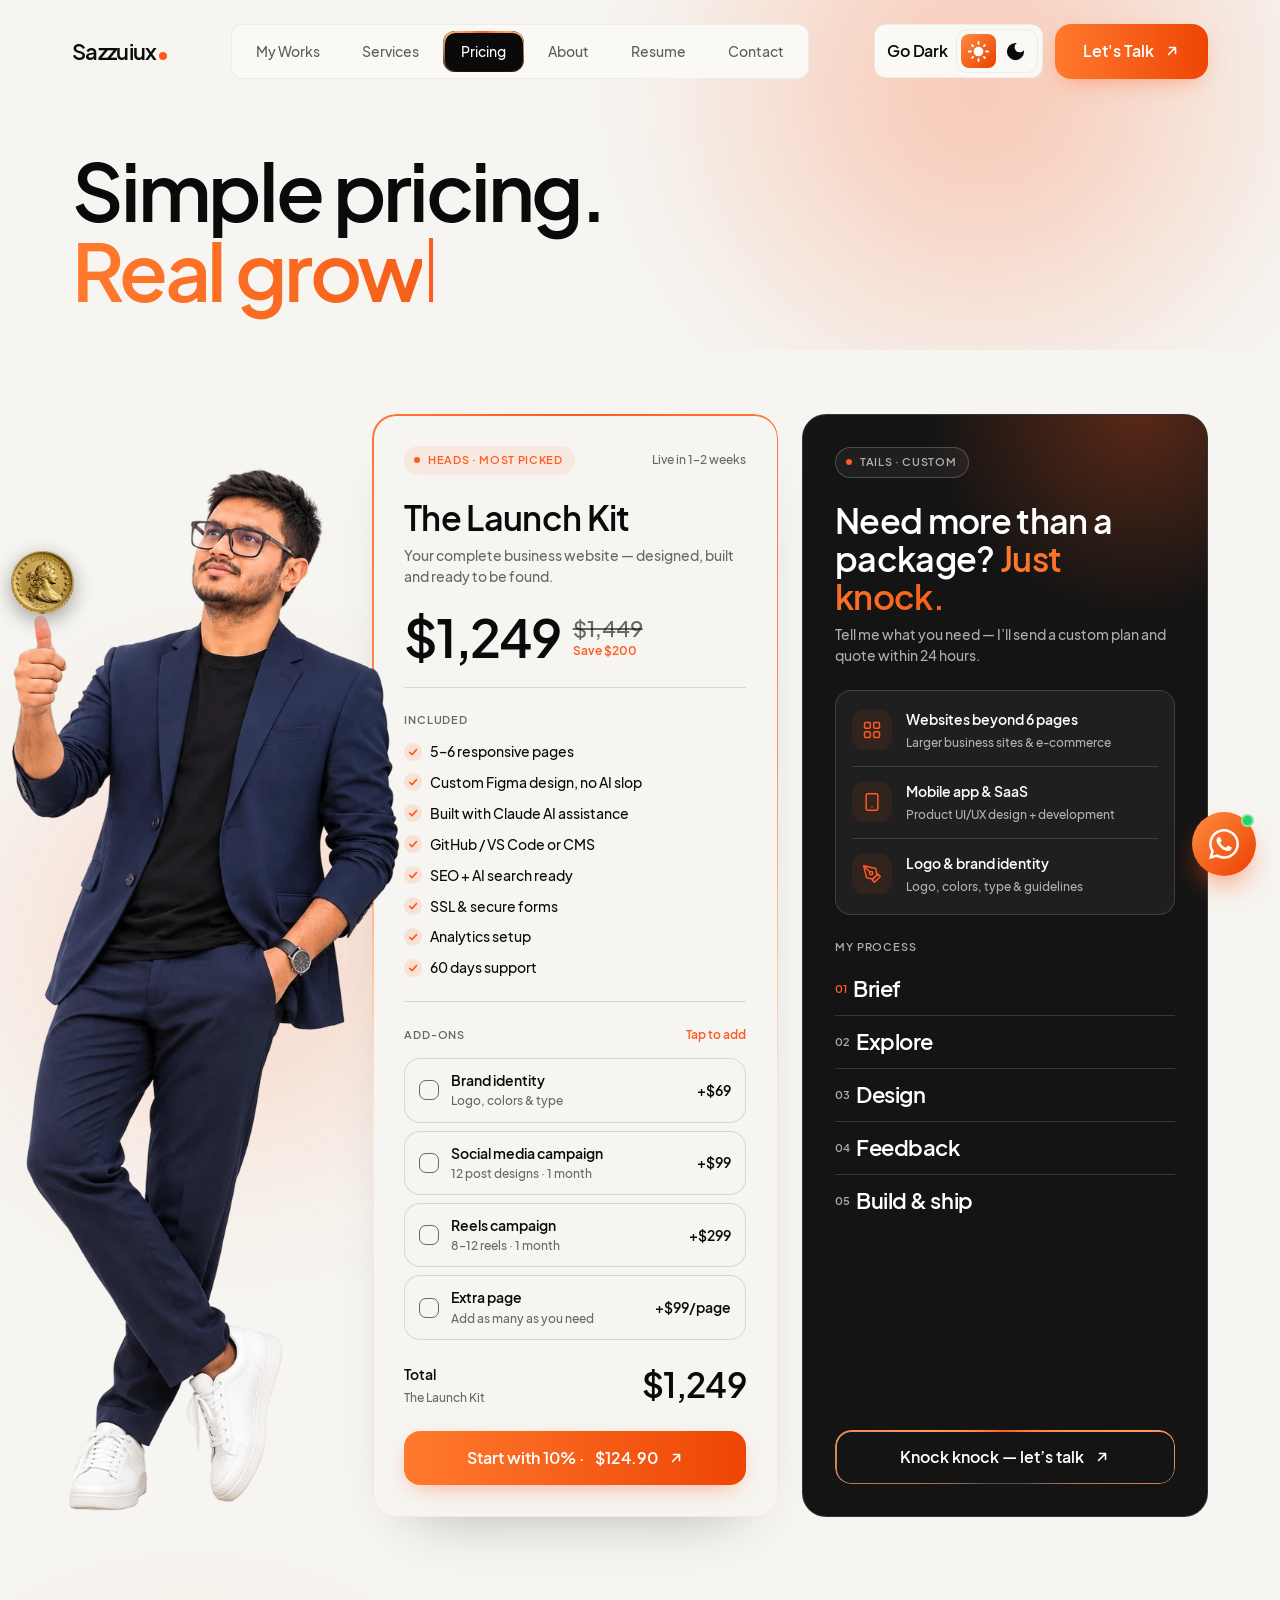
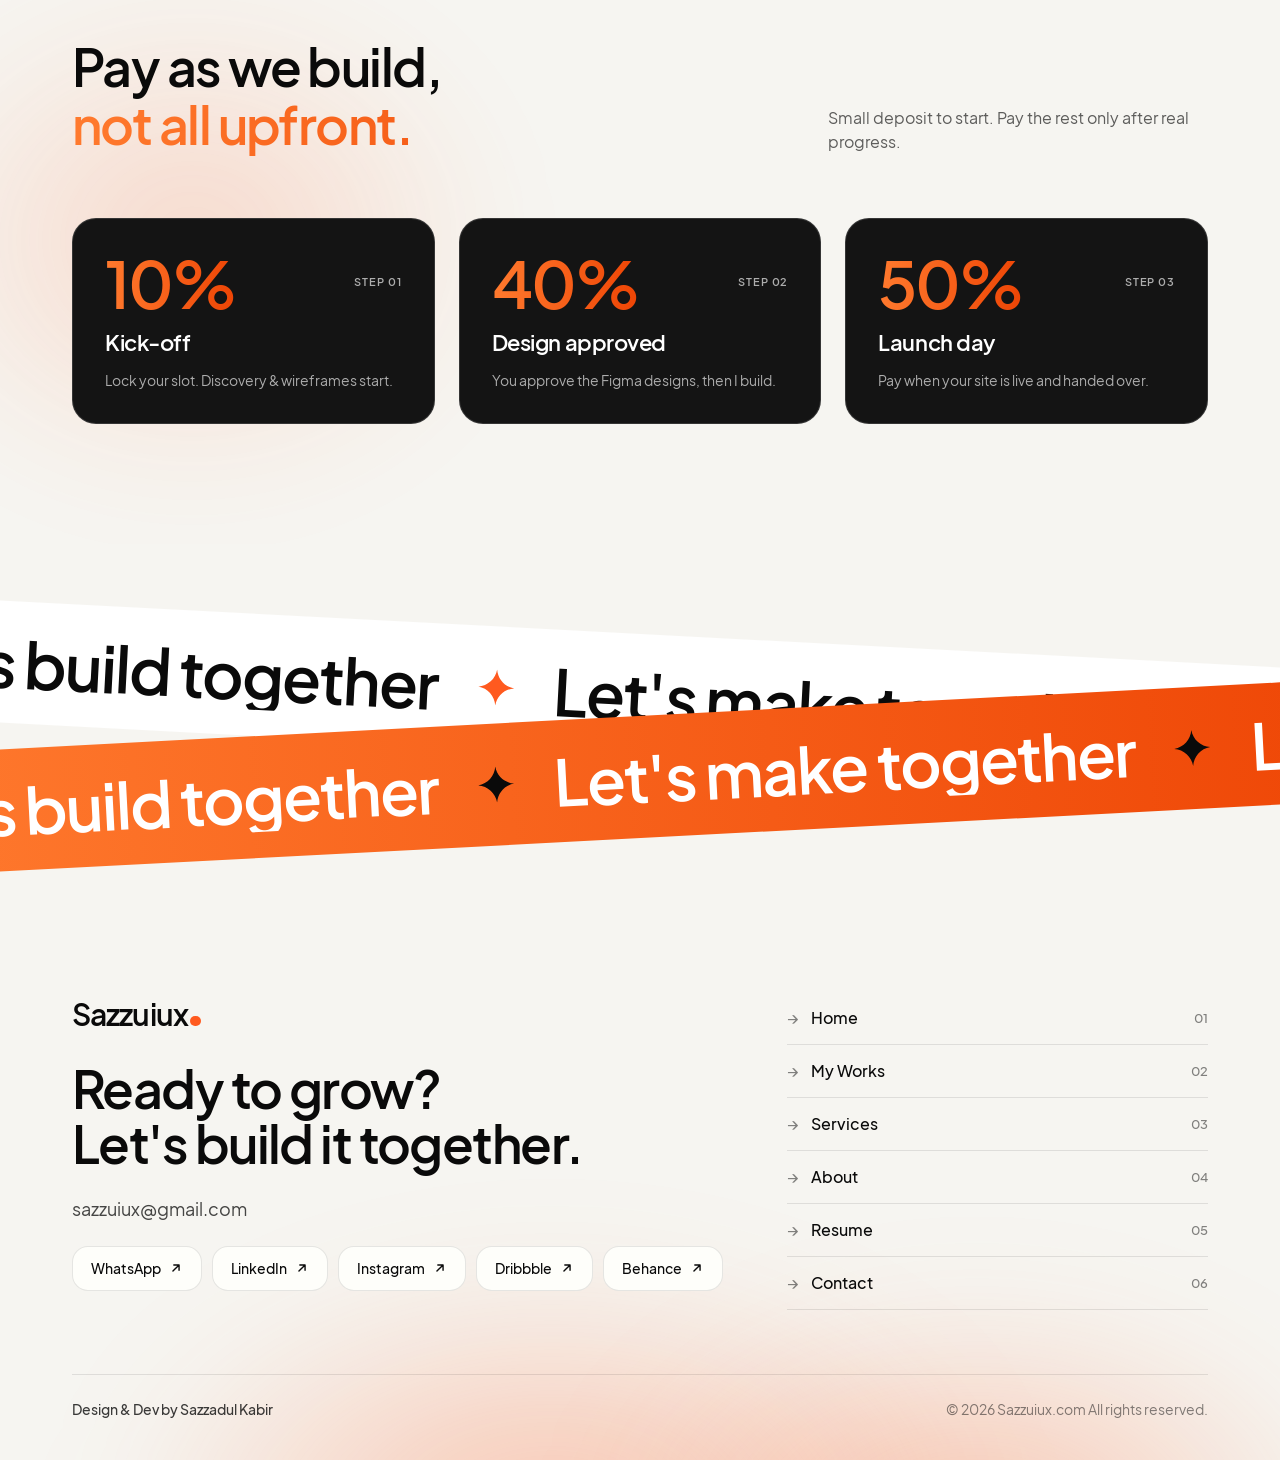
==== pricing/index.html @ aa4cb91a "Curtain label: descenders no longer clipped; socials ordered WhatsApp, LinkedIn, Instagram, Dribbble" ====
<!doctype html>
<!-- Generated by tools/build.py from src/ — edit src/ and rebuild. -->

<html lang="en">
<head>
  <meta charset="utf-8">
  <meta name="viewport" content="width=device-width, initial-scale=1">
  <meta name="color-scheme" content="dark light">
  <script>(function(){var t;try{t=localStorage.getItem("theme")}catch(e){}if(t!=="light"&&t!=="dark")t=matchMedia("(prefers-color-scheme: light)").matches?"light":"dark";document.documentElement.setAttribute("data-theme",t)})()</script>
  <script>try{var p=sessionStorage.getItem("szPT");if(p){sessionStorage.removeItem("szPT");if(!matchMedia("(prefers-reduced-motion: reduce)").matches){var d=document.documentElement;d.classList.add("pt-in");d.style.setProperty("--pt-label",JSON.stringify(p))}}}catch(e){}</script>
  <!-- Google Analytics (GA4) -->
  <!-- Google Analytics: page view is queued now, the library loads after the page is ready (doesn't slow the first view) -->
  <script>window.dataLayer=window.dataLayer||[];function gtag(){dataLayer.push(arguments);}gtag('js',new Date());gtag('config','G-E7JFSQL59W');addEventListener('load',function(){setTimeout(function(){var s=document.createElement('script');s.async=true;s.src='https://www.googletagmanager.com/gtag/js?id=G-E7JFSQL59W';document.head.appendChild(s)},1200)});</script>
  <title>Pricing | Website Design &amp; Development by Sazzadul Kabir, Web Designer</title>
  <meta name="description" content="Hire a web designer &amp; developer: the Launch Kit, a 5–6 page responsive website designed in Figma, built with AI-speed development, SEO + AI search ready, from $1,249. Add brand identity, social media and reels campaigns. Start with 10%.">
  <meta name="theme-color" content="#0a0a0a">
  <meta name="author" content="Sazzadul Kabir">
  <meta name="robots" content="index, follow, max-image-preview:large">
  <link rel="canonical" href="https://sazzuiux.com/pricing/">
  <link rel="apple-touch-icon" href="/assets/img/apple-touch-icon.png">
  <script type="application/ld+json">{"@context": "https://schema.org", "@graph": [{"@type": "WebPage", "@id": "https://sazzuiux.com/pricing/#page", "url": "https://sazzuiux.com/pricing/", "name": "Pricing — Sazzadul Kabir", "isPartOf": {"@id": "https://sazzuiux.com/#website"}, "about": {"@id": "https://sazzuiux.com/pricing/#launch-kit"}}, {"@type": "Service", "@id": "https://sazzuiux.com/pricing/#launch-kit", "name": "The Launch Kit — business website design & development", "serviceType": "Website design and development", "provider": {"@type": "Person", "name": "Sazzadul Kabir", "jobTitle": "Web Designer & Developer", "url": "https://sazzuiux.com/"}, "areaServed": "Worldwide", "description": "5–6 fully responsive pages, custom Figma design (no AI slop), built with Claude AI assistance (code on GitHub / VS Code) or a CMS (WordPress, Framer, Webflow), compact SEO, AI search ready, SSL & secure forms, analytics setup and 60 days support. Live in 1–2 weeks.", "offers": {"@type": "Offer", "price": "1249", "priceCurrency": "USD", "url": "https://sazzuiux.com/pricing/"}, "hasOfferCatalog": {"@type": "OfferCatalog", "name": "Add-ons", "itemListElement": [{"@type": "Offer", "name": "Brand identity (logo, colors & type)", "price": "69", "priceCurrency": "USD"}, {"@type": "Offer", "name": "Social media campaign — 12 post designs, 1 month", "price": "99", "priceCurrency": "USD"}, {"@type": "Offer", "name": "Reels campaign — 8–12 reels, 1 month", "price": "299", "priceCurrency": "USD"}, {"@type": "Offer", "name": "Extra page", "price": "99", "priceCurrency": "USD"}]}}, {"@type": "BreadcrumbList", "itemListElement": [{"@type": "ListItem", "position": 1, "name": "Home", "item": "https://sazzuiux.com/"}, {"@type": "ListItem", "position": 2, "name": "Pricing", "item": "https://sazzuiux.com/pricing/"}]}]}</script>
  <meta property="og:title" content="Pricing — Sazzadul Kabir">
  <meta property="og:url" content="https://sazzuiux.com/pricing/">
  <meta property="og:image" content="https://sazzuiux.com/assets/img/og.jpg?v=5">
  <meta property="og:image:width" content="1200">
  <meta property="og:image:height" content="630">
  <meta property="og:type" content="website">
  <meta property="og:description" content="The Launch Kit — a complete business website from $1,249. Pick add-ons, start with 10%.">
  <meta name="twitter:card" content="summary_large_image">
  <meta name="twitter:image" content="https://sazzuiux.com/assets/img/og.jpg?v=5">
  <link rel="icon" href="/favicon.ico" sizes="48x48">
  <link rel="icon" href="/assets/img/favicon-192.png" type="image/png" sizes="192x192">
  <link rel="icon" href="/assets/img/favicon.svg" type="image/svg+xml">
  <link rel="preload" as="font" type="font/woff2" href="/assets/fonts/PlusJakartaSans-SemiBold.woff2" crossorigin>
  <link rel="stylesheet" href="/assets/css/style.min.css?v=d8fdf176">
</head>
<body>
  <a class="skip-link" href="/pricing/" data-to="main">Skip to content</a>

  <header class="nav" id="nav">
    <div class="container">
      <div class="nav__inner">
        <a class="logo" href="/" aria-label="Sazzuiux home">Sazzuiux<span class="logo__dot"></span></a>
        <nav class="nav__links" aria-label="Primary">
          <a href="/" data-to="works">My Works</a>
          <a href="/" data-to="services">Services</a>
          <a href="/pricing/" class="is-active nav-hot" aria-current="page" data-spy="main">Pricing</a>
          <a href="/" data-to="about">About</a>
          <a href="/resume/">Resume</a>
          <a href="/" data-to="contact" data-spy="contact">Contact</a>
        </nav>
        <div class="nav__actions">
          <button class="theme-tg" type="button" id="theme-toggle" aria-label="Switch to light mode"><span class="theme-tg__label"><span class="if-dark">Go Light</span><span class="if-light">Go Dark</span></span><span class="theme-tg__switch"><span class="theme-tg__ico theme-tg__ico--moon"><svg viewBox="0 0 24 24" fill="currentColor" aria-hidden="true"><path d="M12 3a9 9 0 1 0 9 9c0-.46-.04-.92-.1-1.36a5.389 5.389 0 0 1-4.4 2.26 5.403 5.403 0 0 1-3.14-9.8c-.44-.06-.9-.1-1.36-.1z"/></svg></span><span class="theme-tg__ico theme-tg__ico--sun"><svg viewBox="0 0 24 24" fill="currentColor" aria-hidden="true"><path d="M12 7c-2.76 0-5 2.24-5 5s2.24 5 5 5 5-2.24 5-5-2.24-5-5-5zM2 13h2c.55 0 1-.45 1-1s-.45-1-1-1H2c-.55 0-1 .45-1 1s.45 1 1 1zm18 0h2c.55 0 1-.45 1-1s-.45-1-1-1h-2c-.55 0-1 .45-1 1s.45 1 1 1zM11 2v2c0 .55.45 1 1 1s1-.45 1-1V2c0-.55-.45-1-1-1s-1 .45-1 1zm0 18v2c0 .55.45 1 1 1s1-.45 1-1v-2c0-.55-.45-1-1-1s-1 .45-1 1zM5.99 4.58a.996.996 0 0 0-1.41 0 .996.996 0 0 0 0 1.41l1.06 1.06c.39.39 1.03.39 1.41 0s.39-1.03 0-1.41L5.99 4.58zm12.37 12.37a.996.996 0 0 0-1.41 0 .996.996 0 0 0 0 1.41l1.06 1.06c.39.39 1.03.39 1.41 0a.996.996 0 0 0 0-1.41l-1.06-1.06zm1.06-10.96a.996.996 0 0 0 0-1.41.996.996 0 0 0-1.41 0l-1.06 1.06c-.39.39-.39 1.03 0 1.41s1.03.39 1.41 0l1.06-1.06zM7.05 18.36a.996.996 0 0 0 0-1.41.996.996 0 0 0-1.41 0l-1.06 1.06c-.39.39-.39 1.03 0 1.41s1.03.39 1.41 0l1.06-1.06z"/></svg></span></span></button>
          <a class="btn btn--primary" href="/" data-to="contact"><span class="cta-d">Let's Talk</span><span class="cta-m">Contact</span> <svg viewBox="0 0 16 16" fill="none" aria-hidden="true"><path d="M4.5 11.5l7-7M5.5 4.5h6v6" stroke="currentColor" stroke-width="1.6" stroke-linecap="round" stroke-linejoin="round"/></svg></a>
          <button class="nav__menu-btn" type="button" aria-label="Open menu" aria-expanded="false" aria-controls="nav-panel"><span></span></button>
        </div>
      </div>
      <div class="nav__panel" id="nav-panel">
        <a class="panel-link" href="/" data-to="works"><span>My Works</span><svg width="20" height="20" viewBox="0 0 16 16" fill="none" aria-hidden="true"><path d="M4.5 11.5l7-7M5.5 4.5h6v6" stroke="currentColor" stroke-width="1.4" stroke-linecap="round" stroke-linejoin="round"/></svg></a>
        <a class="panel-link" href="/" data-to="services"><span>Services</span><svg width="20" height="20" viewBox="0 0 16 16" fill="none" aria-hidden="true"><path d="M4.5 11.5l7-7M5.5 4.5h6v6" stroke="currentColor" stroke-width="1.4" stroke-linecap="round" stroke-linejoin="round"/></svg></a>
        <a class="panel-link is-active nav-hot" href="/pricing/" data-spy="main"><span>Pricing</span><svg width="20" height="20" viewBox="0 0 16 16" fill="none" aria-hidden="true"><path d="M4.5 11.5l7-7M5.5 4.5h6v6" stroke="currentColor" stroke-width="1.4" stroke-linecap="round" stroke-linejoin="round"/></svg></a>
        <a class="panel-link" href="/" data-to="about"><span>About</span><svg width="20" height="20" viewBox="0 0 16 16" fill="none" aria-hidden="true"><path d="M4.5 11.5l7-7M5.5 4.5h6v6" stroke="currentColor" stroke-width="1.4" stroke-linecap="round" stroke-linejoin="round"/></svg></a>
        <a class="panel-link" href="/resume/"><span>Resume</span><svg width="20" height="20" viewBox="0 0 16 16" fill="none" aria-hidden="true"><path d="M4.5 11.5l7-7M5.5 4.5h6v6" stroke="currentColor" stroke-width="1.4" stroke-linecap="round" stroke-linejoin="round"/></svg></a>
        <a class="panel-link" href="/" data-to="contact" data-spy="contact"><span>Contact</span><svg width="20" height="20" viewBox="0 0 16 16" fill="none" aria-hidden="true"><path d="M4.5 11.5l7-7M5.5 4.5h6v6" stroke="currentColor" stroke-width="1.4" stroke-linecap="round" stroke-linejoin="round"/></svg></a>
        <a class="btn btn--primary btn--block" href="/" data-to="contact">Contact <svg viewBox="0 0 16 16" fill="none" aria-hidden="true"><path d="M4.5 11.5l7-7M5.5 4.5h6v6" stroke="currentColor" stroke-width="1.6" stroke-linecap="round" stroke-linejoin="round"/></svg></a>
      </div>
    </div>
  </header>

  <main id="main">
    <section class="r-head p-head section--dark">
      <div class="glow glow--1" aria-hidden="true"></div>
      <div class="container r-head__inner">
        <div class="r-head__title">
          <h1 class="t-h2">Simple pricing.<br><span class="r-rotator"><span class="grad-text" data-roles="Serious results.|Real growth.|Zero surprises.|Faster launches.|More clients.">Serious results.</span><span class="caret" aria-hidden="true"></span></span></h1>
        </div>
      </div>
    </section>

    <section class="p-stage section--dark" aria-label="Packages">
      <div class="container p-stage__inner">
        <div class="glow glow--2 glow--b p-stage__glow" aria-hidden="true"></div>

        <div class="p-cards">
          <!-- desktop: standing, thumb flips the coin -->
          <div class="persona persona--stand" aria-hidden="true">
            <img class="persona__base" src="/assets/img/pricing/stand-base.webp" alt="" width="543" height="1473" loading="lazy" draggable="false">
            <span class="persona__part persona__arm"><img src="/assets/img/pricing/stand-arm.webp" alt="" width="543" height="1473" loading="lazy" draggable="false"><img class="persona__thumb" src="/assets/img/pricing/stand-thumb.webp" alt="" width="543" height="1473" loading="lazy" draggable="false"></span>
            <span class="coin"><img src="/assets/img/pricing/coin.webp" alt="" width="160" height="159" loading="lazy" draggable="false"></span>
          </div>

          <!-- tablet + mobile: sitting on the cards, finger flips the coin -->
          <div class="persona persona--sit" aria-hidden="true">
            <img class="persona__base" src="/assets/img/pricing/sit-base.webp" alt="" width="754" height="1000" loading="lazy" draggable="false">
            <img class="persona__part persona__leg" src="/assets/img/pricing/sit-leg.webp" alt="" width="754" height="1000" loading="lazy" draggable="false">
            <span class="persona__part persona__hand"><img src="/assets/img/pricing/sit-hand.webp" alt="" width="754" height="1000" loading="lazy" draggable="false"><img class="persona__finger" src="/assets/img/pricing/sit-finger.webp" alt="" width="754" height="1000" loading="lazy" draggable="false"><img class="persona__sthumb" src="/assets/img/pricing/sit-thumb.webp" alt="" width="754" height="1000" loading="lazy" draggable="false"></span>
            <span class="coin"><img src="/assets/img/pricing/coin.webp" alt="" width="160" height="159" loading="lazy" draggable="false"></span>
          </div>

          <!-- ============ HEADS: the package ============ -->
          <article class="pcard pcard--pkg" id="launch-kit" aria-labelledby="pkg-title">
            <div class="pcard__top">
              <span class="pchip pchip--orange">Heads · Most picked</span>
              <span class="pcard__eta">Live in 1–2 weeks</span>
            </div>
            <div class="pcard__title">
              <h2 id="pkg-title">The Launch Kit</h2>
              <p>Your complete business website — designed, built and ready to be found.</p>
            </div>
            <div class="pcard__price">
              <b>$1,249</b>
              <span><s>$1,449</s><em>Save $200</em></span>
            </div>
            <hr>
            <div class="pcard__block">
              <p class="pcard__label">Included</p>
              <ul class="pfeat">
                <li>5–6 responsive pages</li>
                <li>Custom Figma design, no AI slop</li>
                <li>Built with Claude AI assistance</li>
                <li>GitHub / VS Code or CMS</li>
                <li>SEO + AI search ready</li>
                <li>SSL &amp; secure forms</li>
                <li>Analytics setup</li>
                <li>60 days support</li>
              </ul>
            </div>
            <hr>
            <div class="pcard__block">
              <div class="pcard__row">
                <p class="pcard__label" id="addons-label">Add-ons</p>
                <span class="pcard__hint">Tap to add</span>
              </div>
              <div class="addons" role="group" aria-labelledby="addons-label">
                <div class="addon" role="checkbox" tabindex="0" aria-checked="false" data-name="Brand identity" data-price="69">
                  <span class="addon__box" aria-hidden="true"></span>
                  <span class="addon__copy"><b>Brand identity</b><small>Logo, colors &amp; type</small></span>
                  <span class="addon__price">+$69</span>
                </div>
                <div class="addon" role="checkbox" tabindex="0" aria-checked="false" data-name="Social media campaign (12 posts · 1 month)" data-price="99">
                  <span class="addon__box" aria-hidden="true"></span>
                  <span class="addon__copy"><b>Social media campaign</b><small>12 post designs · 1 month</small></span>
                  <span class="addon__price">+$99</span>
                </div>
                <div class="addon" role="checkbox" tabindex="0" aria-checked="false" data-name="Reels campaign (8–12 reels · 1 month)" data-price="299">
                  <span class="addon__box" aria-hidden="true"></span>
                  <span class="addon__copy"><b>Reels campaign</b><small>8–12 reels · 1 month</small></span>
                  <span class="addon__price">+$299</span>
                </div>
                <div class="addon addon--qty" role="checkbox" tabindex="0" aria-checked="false" data-name="Extra page" data-price="99" data-qty="1">
                  <span class="addon__box" aria-hidden="true"></span>
                  <span class="addon__copy"><b>Extra page</b><small>Add as many as you need</small></span>
                  <span class="addon__price">+$99/page</span>
                  <span class="qty" aria-label="Extra pages">
                    <button type="button" class="qty__btn" data-step="-1" aria-label="One page less">−</button>
                    <output class="qty__val" aria-live="polite">1</output>
                    <button type="button" class="qty__btn" data-step="1" aria-label="One page more">+</button>
                  </span>
                </div>
              </div>
            </div>
            <div class="pcard__total">
              <div><b>Total</b><small id="p-sum">The Launch Kit</small></div>
              <strong id="p-total" aria-live="polite">$1,249</strong>
            </div>
            <a class="btn btn--primary btn--block" id="p-cta" href="https://wa.me/8801778968398" target="_blank" rel="noopener">Start with 10% · <span id="p-dep">$124.90</span> <svg viewBox="0 0 16 16" fill="none" aria-hidden="true"><path d="M4.5 11.5l7-7M5.5 4.5h6v6" stroke="currentColor" stroke-width="1.6" stroke-linecap="round" stroke-linejoin="round"/></svg></a>
          </article>

          <!-- ============ TAILS: custom ============ -->
          <article class="pcard pcard--custom" aria-labelledby="custom-title">
            <div class="pcard__glow" aria-hidden="true"></div>
            <div class="pcard__top">
              <span class="pchip pchip--dark">Tails · Custom</span>
            </div>
            <div class="pcard__title">
              <h2 id="custom-title">Need more than a package? <span class="grad-text">Just knock.</span></h2>
              <p>Tell me what you need — I’ll send a custom plan and quote within 24 hours.</p>
            </div>
            <ul class="csvc">
              <li><span class="csvc__ico" aria-hidden="true"><svg viewBox="0 0 24 24" fill="none" stroke="currentColor" stroke-width="1.8" stroke-linecap="round" stroke-linejoin="round"><rect x="3" y="3" width="7" height="7" rx="1.5"/><rect x="14" y="3" width="7" height="7" rx="1.5"/><rect x="14" y="14" width="7" height="7" rx="1.5"/><rect x="3" y="14" width="7" height="7" rx="1.5"/></svg></span><span><b>Websites beyond 6 pages</b><small>Larger business sites &amp; e-commerce</small></span></li>
              <li><span class="csvc__ico" aria-hidden="true"><svg viewBox="0 0 24 24" fill="none" stroke="currentColor" stroke-width="1.8" stroke-linecap="round" stroke-linejoin="round"><rect width="14" height="20" x="5" y="2" rx="2.5"/><path d="M12 18h.01"/></svg></span><span><b>Mobile app &amp; SaaS</b><small>Product UI/UX design + development</small></span></li>
              <li><span class="csvc__ico" aria-hidden="true"><svg viewBox="0 0 24 24" fill="none" stroke="currentColor" stroke-width="1.8" stroke-linecap="round" stroke-linejoin="round"><path d="M12 19l7-7 3 3-7 7-3-3z"/><path d="M18 13l-1.5-7.5L2 2l3.5 14.5L13 18l5-5z"/><path d="M2 2l7.586 7.586"/><circle cx="11" cy="11" r="2"/></svg></span><span><b>Logo &amp; brand identity</b><small>Logo, colors, type &amp; guidelines</small></span></li>
            </ul>
            <div class="process">
              <p class="pcard__label">My process</p>
              <ol>
                <li><span class="process__no">01</span>Brief</li>
                <li><span class="process__no">02</span>Explore</li>
                <li><span class="process__no">03</span>Design</li>
                <li><span class="process__no">04</span>Feedback</li>
                <li><span class="process__no">05</span>Build &amp; ship</li>
              </ol>
            </div>
            <a class="btn btn--ghost-dark btn--block pcard__cta" id="c-cta" href="https://wa.me/8801778968398" target="_blank" rel="noopener">Knock knock — let’s talk <svg viewBox="0 0 16 16" fill="none" aria-hidden="true"><path d="M4.5 11.5l7-7M5.5 4.5h6v6" stroke="currentColor" stroke-width="1.6" stroke-linecap="round" stroke-linejoin="round"/></svg></a>
          </article>
        </div>
      </div>
    </section>

    <section class="section section--dark pay" id="payment">
      <div class="glow glow--1" aria-hidden="true"></div>
      <div class="container">
        <div class="sec-head">
          <div class="sec-head__title">
            <h2 class="t-h3">Pay as we build,<br><span class="grad-text">not all upfront.</span></h2>
          </div>
          <p class="sec-head__desc muted-dark">Small deposit to start. Pay the rest only after real progress.</p>
        </div>
        <div class="pay__steps">
          <article class="pstep"><div class="pstep__top"><b class="pstep__pct">10%</b><span>Step 01</span></div><h3>Kick-off</h3><p>Lock your slot. Discovery &amp; wireframes start.</p></article>
          <article class="pstep"><div class="pstep__top"><b class="pstep__pct">40%</b><span>Step 02</span></div><h3>Design approved</h3><p>You approve the Figma designs, then I build.</p></article>
          <article class="pstep"><div class="pstep__top"><b class="pstep__pct">50%</b><span>Step 03</span></div><h3>Launch day</h3><p>Pay when your site is live and handed over.</p></article>
        </div>
      </div>
    </section>


  </main>

    <!-- ================= TOGETHER MARQUEE ================= -->
  <section class="together" aria-label="Let's work together">
    <div class="band band--back">
      <div class="marquee"><div class="marquee__track marquee__track--rev" style="--dur:44s">
        <div class="phrases"><span>Let's build together</span><svg viewBox="0 0 36 36" fill="currentColor" aria-hidden="true"><path d="M18 0c1.2 9.6 8.4 16.8 18 18-9.6 1.2-16.8 8.4-18 18-1.2-9.6-8.4-16.8-18-18C9.6 16.8 16.8 9.6 18 0z"/></svg><span>Let's make together</span><svg viewBox="0 0 36 36" fill="currentColor" aria-hidden="true"><path d="M18 0c1.2 9.6 8.4 16.8 18 18-9.6 1.2-16.8 8.4-18 18-1.2-9.6-8.4-16.8-18-18C9.6 16.8 16.8 9.6 18 0z"/></svg><span>Let's design together</span><svg viewBox="0 0 36 36" fill="currentColor" aria-hidden="true"><path d="M18 0c1.2 9.6 8.4 16.8 18 18-9.6 1.2-16.8 8.4-18 18-1.2-9.6-8.4-16.8-18-18C9.6 16.8 16.8 9.6 18 0z"/></svg><span>Let's build together</span><svg viewBox="0 0 36 36" fill="currentColor" aria-hidden="true"><path d="M18 0c1.2 9.6 8.4 16.8 18 18-9.6 1.2-16.8 8.4-18 18-1.2-9.6-8.4-16.8-18-18C9.6 16.8 16.8 9.6 18 0z"/></svg><span>Let's make together</span><svg viewBox="0 0 36 36" fill="currentColor" aria-hidden="true"><path d="M18 0c1.2 9.6 8.4 16.8 18 18-9.6 1.2-16.8 8.4-18 18-1.2-9.6-8.4-16.8-18-18C9.6 16.8 16.8 9.6 18 0z"/></svg><span>Let's design together</span><svg viewBox="0 0 36 36" fill="currentColor" aria-hidden="true"><path d="M18 0c1.2 9.6 8.4 16.8 18 18-9.6 1.2-16.8 8.4-18 18-1.2-9.6-8.4-16.8-18-18C9.6 16.8 16.8 9.6 18 0z"/></svg></div><div class="phrases" aria-hidden="true"><span>Let's build together</span><svg viewBox="0 0 36 36" fill="currentColor" aria-hidden="true"><path d="M18 0c1.2 9.6 8.4 16.8 18 18-9.6 1.2-16.8 8.4-18 18-1.2-9.6-8.4-16.8-18-18C9.6 16.8 16.8 9.6 18 0z"/></svg><span>Let's make together</span><svg viewBox="0 0 36 36" fill="currentColor" aria-hidden="true"><path d="M18 0c1.2 9.6 8.4 16.8 18 18-9.6 1.2-16.8 8.4-18 18-1.2-9.6-8.4-16.8-18-18C9.6 16.8 16.8 9.6 18 0z"/></svg><span>Let's design together</span><svg viewBox="0 0 36 36" fill="currentColor" aria-hidden="true"><path d="M18 0c1.2 9.6 8.4 16.8 18 18-9.6 1.2-16.8 8.4-18 18-1.2-9.6-8.4-16.8-18-18C9.6 16.8 16.8 9.6 18 0z"/></svg><span>Let's build together</span><svg viewBox="0 0 36 36" fill="currentColor" aria-hidden="true"><path d="M18 0c1.2 9.6 8.4 16.8 18 18-9.6 1.2-16.8 8.4-18 18-1.2-9.6-8.4-16.8-18-18C9.6 16.8 16.8 9.6 18 0z"/></svg><span>Let's make together</span><svg viewBox="0 0 36 36" fill="currentColor" aria-hidden="true"><path d="M18 0c1.2 9.6 8.4 16.8 18 18-9.6 1.2-16.8 8.4-18 18-1.2-9.6-8.4-16.8-18-18C9.6 16.8 16.8 9.6 18 0z"/></svg><span>Let's design together</span><svg viewBox="0 0 36 36" fill="currentColor" aria-hidden="true"><path d="M18 0c1.2 9.6 8.4 16.8 18 18-9.6 1.2-16.8 8.4-18 18-1.2-9.6-8.4-16.8-18-18C9.6 16.8 16.8 9.6 18 0z"/></svg></div>
      </div></div>
    </div>
    <div class="band band--front">
      <div class="marquee"><div class="marquee__track" style="--dur:38s">
        <div class="phrases"><span>Let's build together</span><svg viewBox="0 0 36 36" fill="currentColor" aria-hidden="true"><path d="M18 0c1.2 9.6 8.4 16.8 18 18-9.6 1.2-16.8 8.4-18 18-1.2-9.6-8.4-16.8-18-18C9.6 16.8 16.8 9.6 18 0z"/></svg><span>Let's make together</span><svg viewBox="0 0 36 36" fill="currentColor" aria-hidden="true"><path d="M18 0c1.2 9.6 8.4 16.8 18 18-9.6 1.2-16.8 8.4-18 18-1.2-9.6-8.4-16.8-18-18C9.6 16.8 16.8 9.6 18 0z"/></svg><span>Let's design together</span><svg viewBox="0 0 36 36" fill="currentColor" aria-hidden="true"><path d="M18 0c1.2 9.6 8.4 16.8 18 18-9.6 1.2-16.8 8.4-18 18-1.2-9.6-8.4-16.8-18-18C9.6 16.8 16.8 9.6 18 0z"/></svg><span>Let's build together</span><svg viewBox="0 0 36 36" fill="currentColor" aria-hidden="true"><path d="M18 0c1.2 9.6 8.4 16.8 18 18-9.6 1.2-16.8 8.4-18 18-1.2-9.6-8.4-16.8-18-18C9.6 16.8 16.8 9.6 18 0z"/></svg><span>Let's make together</span><svg viewBox="0 0 36 36" fill="currentColor" aria-hidden="true"><path d="M18 0c1.2 9.6 8.4 16.8 18 18-9.6 1.2-16.8 8.4-18 18-1.2-9.6-8.4-16.8-18-18C9.6 16.8 16.8 9.6 18 0z"/></svg><span>Let's design together</span><svg viewBox="0 0 36 36" fill="currentColor" aria-hidden="true"><path d="M18 0c1.2 9.6 8.4 16.8 18 18-9.6 1.2-16.8 8.4-18 18-1.2-9.6-8.4-16.8-18-18C9.6 16.8 16.8 9.6 18 0z"/></svg></div><div class="phrases" aria-hidden="true"><span>Let's build together</span><svg viewBox="0 0 36 36" fill="currentColor" aria-hidden="true"><path d="M18 0c1.2 9.6 8.4 16.8 18 18-9.6 1.2-16.8 8.4-18 18-1.2-9.6-8.4-16.8-18-18C9.6 16.8 16.8 9.6 18 0z"/></svg><span>Let's make together</span><svg viewBox="0 0 36 36" fill="currentColor" aria-hidden="true"><path d="M18 0c1.2 9.6 8.4 16.8 18 18-9.6 1.2-16.8 8.4-18 18-1.2-9.6-8.4-16.8-18-18C9.6 16.8 16.8 9.6 18 0z"/></svg><span>Let's design together</span><svg viewBox="0 0 36 36" fill="currentColor" aria-hidden="true"><path d="M18 0c1.2 9.6 8.4 16.8 18 18-9.6 1.2-16.8 8.4-18 18-1.2-9.6-8.4-16.8-18-18C9.6 16.8 16.8 9.6 18 0z"/></svg><span>Let's build together</span><svg viewBox="0 0 36 36" fill="currentColor" aria-hidden="true"><path d="M18 0c1.2 9.6 8.4 16.8 18 18-9.6 1.2-16.8 8.4-18 18-1.2-9.6-8.4-16.8-18-18C9.6 16.8 16.8 9.6 18 0z"/></svg><span>Let's make together</span><svg viewBox="0 0 36 36" fill="currentColor" aria-hidden="true"><path d="M18 0c1.2 9.6 8.4 16.8 18 18-9.6 1.2-16.8 8.4-18 18-1.2-9.6-8.4-16.8-18-18C9.6 16.8 16.8 9.6 18 0z"/></svg><span>Let's design together</span><svg viewBox="0 0 36 36" fill="currentColor" aria-hidden="true"><path d="M18 0c1.2 9.6 8.4 16.8 18 18-9.6 1.2-16.8 8.4-18 18-1.2-9.6-8.4-16.8-18-18C9.6 16.8 16.8 9.6 18 0z"/></svg></div>
      </div></div>
    </div>
  </section>

  <!-- ================= FOOTER ================= -->
  <footer class="footer">
    <div class="glow glow--1" aria-hidden="true"></div>
    <div class="glow glow--2 glow--b" aria-hidden="true"></div>
    <div class="container">
      <div class="footer__top">
        <div class="footer__brand">
          <a class="logo" href="/">Sazzuiux<span class="logo__dot"></span></a>
          <h2>Ready to grow?<br>Let's build it together.</h2>
          <a class="footer__mail" href="mailto:sazzuiux@gmail.com">sazzuiux@gmail.com</a>
          <div class="socials">
            <a href="https://wa.me/message/XKFCN6LQTQFNH1" target="_blank" rel="noopener">WhatsApp <svg viewBox="0 0 16 16" fill="none" aria-hidden="true"><path d="M4.5 11.5l7-7M5.5 4.5h6v6" stroke="currentColor" stroke-width="1.6" stroke-linecap="round" stroke-linejoin="round"/></svg></a>
            <a href="https://www.linkedin.com/in/sazzadul-kabir-595a29396" target="_blank" rel="noopener">LinkedIn <svg viewBox="0 0 16 16" fill="none" aria-hidden="true"><path d="M4.5 11.5l7-7M5.5 4.5h6v6" stroke="currentColor" stroke-width="1.6" stroke-linecap="round" stroke-linejoin="round"/></svg></a>
            <a href="https://www.instagram.com/sazzuiux/" target="_blank" rel="noopener">Instagram <svg viewBox="0 0 16 16" fill="none" aria-hidden="true"><path d="M4.5 11.5l7-7M5.5 4.5h6v6" stroke="currentColor" stroke-width="1.6" stroke-linecap="round" stroke-linejoin="round"/></svg></a>
            <a href="https://dribbble.com/sazzuiux" target="_blank" rel="noopener">Dribbble <svg viewBox="0 0 16 16" fill="none" aria-hidden="true"><path d="M4.5 11.5l7-7M5.5 4.5h6v6" stroke="currentColor" stroke-width="1.6" stroke-linecap="round" stroke-linejoin="round"/></svg></a>
            <a href="https://www.behance.net/sazzuiux" target="_blank" rel="noopener">Behance <svg viewBox="0 0 16 16" fill="none" aria-hidden="true"><path d="M4.5 11.5l7-7M5.5 4.5h6v6" stroke="currentColor" stroke-width="1.6" stroke-linecap="round" stroke-linejoin="round"/></svg></a>
          </div>
        </div>
        <nav class="footer__nav" aria-label="Footer">
          <a href="/"><span>→</span><span>Home</span><span>01</span></a>
          <a href="/" data-to="works"><span>→</span><span>My Works</span><span>02</span></a>
          <a href="/" data-to="services"><span>→</span><span>Services</span><span>03</span></a>
          <a href="/" data-to="about"><span>→</span><span>About</span><span>04</span></a>
          <a href="/resume/"><span>→</span><span>Resume</span><span>05</span></a>
          <a href="/" data-to="contact"><span>→</span><span>Contact</span><span>06</span></a>
        </nav>
      </div>
      <div class="footer__bottom">
        <span>Design &amp; Dev by Sazzadul Kabir</span>
        <span>© 2026 <a href="https://sazzuiux.com/">Sazzuiux.com</a> All rights reserved.</span>
      </div>
    </div>
  </footer>

  <!-- custom cursor (follows the normal pointer) -->
  <div class="cursor is-hidden" aria-hidden="true">
    <div class="cursor__lean">
      <svg class="cursor__ring" viewBox="0 0 124 124">
        <defs><path id="cursor-circle" d="M62,62 m-46.5,0 a46.5,46.5 0 1,1 93,0 a46.5,46.5 0 1,1 -93,0"/></defs>
        <circle cx="62" cy="62" r="61.5" fill="none" stroke="#ee4505" stroke-width="1"/>
        <g class="cursor__spin"><text><textPath href="#cursor-circle" textLength="292" lengthAdjust="spacingAndGlyphs">Hire me * Let’s build * Hire me * Let’s build *&#160;</textPath></text></g>
        <circle cx="62" cy="62" r="39.5" fill="none" stroke="#ee4505" stroke-width="1"/>
      </svg>
      <div class="cursor__face"><img src="/assets/img/cursor-face.webp" alt="" width="195" height="268"></div>
    </div>
  </div>

  <!-- WhatsApp chat -->
  <div class="wa" id="wa">
    <section class="wa__panel" id="wa-panel" role="dialog" aria-modal="false" aria-labelledby="wa-title" hidden>
      <header class="wa__head">
        <span class="wa__avatar"><img src="/assets/img/wa-avatar.webp" alt="" width="44" height="44"><i class="wa__online" aria-hidden="true"></i></span>
        <div class="wa__who"><b id="wa-title">Sazzadul Kabir</b><span>Product Designer &amp; Developer</span></div>
        <button class="wa__close" type="button" aria-label="Close chat"><svg viewBox="0 0 16 16" fill="none" aria-hidden="true"><path d="M4 4l8 8M12 4l-8 8" stroke="currentColor" stroke-width="1.6" stroke-linecap="round"/></svg></button>
      </header>
      <div class="wa__body">
        <p class="wa__bubble">Hi there 👋 I design and develop websites, apps and SaaS products. Pick a service and tell me a little about your project.</p>
        <div class="wa__chips" role="radiogroup" aria-label="Service">
          <button type="button" role="radio" aria-checked="false" data-svc="UI/UX design">UI/UX design</button>
          <button type="button" role="radio" aria-checked="true" class="is-on" data-svc="website design &amp; development">Website design &amp; development</button>
          <button type="button" role="radio" aria-checked="false" data-svc="mobile app">Mobile app</button>
          <button type="button" role="radio" aria-checked="false" data-svc="SaaS dashboard">SaaS dashboard</button>
          <button type="button" role="radio" aria-checked="false" data-svc="branding">Branding</button>
          <button type="button" role="radio" aria-checked="false" data-svc="marketing kit">Marketing kit</button>
          <button type="button" role="radio" aria-checked="false" data-svc="something else">Something else</button>
        </div>
        <p class="wa__bubble wa__reply" id="wa-reply">Great! Tell me about the website you want designed and developed. We'll continue the conversation on WhatsApp.</p>
      </div>
      <div class="wa__foot">
        <label class="wa__label" for="wa-msg">Your message</label>
        <textarea class="wa__msg" id="wa-msg" rows="3" placeholder="Hi Sazzad, I need a website designed and developed for…"></textarea>
        <a class="btn btn--primary btn--block wa__go" id="wa-go" href="https://wa.me/message/XKFCN6LQTQFNH1" target="_blank" rel="noopener">
          <svg class="wa__ico" viewBox="0 0 30 30" aria-hidden="true"><path fill="currentColor" d="M21.84 17.9776C21.4688 17.7913 19.6425 16.8938 19.3025 16.7688C18.9613 16.6451 18.7138 16.5838 18.465 16.9563C18.2188 17.3276 17.5063 18.1638 17.29 18.4113C17.0738 18.6601 16.8563 18.6901 16.485 18.5051C16.1138 18.3176 14.9163 17.9263 13.4975 16.6613C12.3938 15.6763 11.6475 14.4601 11.4313 14.0876C11.215 13.7163 11.4088 13.5151 11.5938 13.3301C11.7613 13.1638 11.9663 12.8963 12.1513 12.6801C12.3375 12.4626 12.3988 12.3076 12.5238 12.0588C12.6475 11.8113 12.5863 11.5951 12.4925 11.4088C12.3988 11.2226 11.6563 9.3938 11.3475 8.65005C11.045 7.9263 10.7388 8.02505 10.5113 8.01255C10.295 8.00255 10.0475 8.00005 9.79879 8.00005C9.55129 8.00005 9.14879 8.09255 8.80879 8.46505C8.46879 8.8363 7.50879 9.73505 7.50879 11.5638C7.50879 13.3913 8.84004 15.1576 9.02504 15.4063C9.21129 15.6538 11.645 19.4063 15.3713 21.0151C16.2575 21.3976 16.9488 21.6263 17.4888 21.7963C18.3788 22.08 19.1888 22.0401 19.8275 21.9438C20.5413 21.8376 22.025 21.045 22.335 20.1776C22.645 19.3101 22.645 18.5663 22.5513 18.4113C22.4588 18.2563 22.2125 18.1638 21.84 17.9776ZM15.0625 27.2313H15.0575C12.8447 27.2315 10.6726 26.6365 8.76879 25.5088L8.31754 25.2413L3.64129 26.4688L4.88879 21.9088L4.59504 21.4413C3.35809 19.4716 2.70372 17.1922 2.70754 14.8663C2.70879 8.0538 8.25254 2.5113 15.0675 2.5113C18.3675 2.5113 21.47 3.7988 23.8025 6.1338C24.9534 7.27957 25.8656 8.64221 26.4863 10.1429C27.107 11.6435 27.424 13.2524 27.4188 14.8763C27.415 21.6888 21.8725 27.2313 15.0625 27.2313ZM25.5788 4.36005C24.2015 2.97371 22.5628 1.87447 20.7576 1.12605C18.9525 0.377631 17.0167 -0.00509531 15.0625 5.12219e-05C6.86879 5.12219e-05 0.200039 6.6688 0.196289 14.8651C0.196289 17.4851 0.880039 20.0425 2.18129 22.2963L0.0712891 30L7.95254 27.9326C10.132 29.1199 12.5743 29.7422 15.0563 29.7425H15.0625C23.255 29.7425 29.925 23.0738 29.9288 14.8763C29.9348 12.9229 29.5535 10.9877 28.8068 9.18259C28.0602 7.37751 26.963 5.73839 25.5788 4.36005Z"/></svg>
          Continue on WhatsApp
        </a>
        <p class="wa__note" id="wa-note">Opens WhatsApp with your message ready to send.</p>
      </div>
    </section>
    <button class="wa__fab" type="button" aria-expanded="false" aria-controls="wa-panel" aria-label="Chat on WhatsApp">
      <svg class="wa__ico" viewBox="0 0 30 30" aria-hidden="true"><path fill="currentColor" d="M21.84 17.9776C21.4688 17.7913 19.6425 16.8938 19.3025 16.7688C18.9613 16.6451 18.7138 16.5838 18.465 16.9563C18.2188 17.3276 17.5063 18.1638 17.29 18.4113C17.0738 18.6601 16.8563 18.6901 16.485 18.5051C16.1138 18.3176 14.9163 17.9263 13.4975 16.6613C12.3938 15.6763 11.6475 14.4601 11.4313 14.0876C11.215 13.7163 11.4088 13.5151 11.5938 13.3301C11.7613 13.1638 11.9663 12.8963 12.1513 12.6801C12.3375 12.4626 12.3988 12.3076 12.5238 12.0588C12.6475 11.8113 12.5863 11.5951 12.4925 11.4088C12.3988 11.2226 11.6563 9.3938 11.3475 8.65005C11.045 7.9263 10.7388 8.02505 10.5113 8.01255C10.295 8.00255 10.0475 8.00005 9.79879 8.00005C9.55129 8.00005 9.14879 8.09255 8.80879 8.46505C8.46879 8.8363 7.50879 9.73505 7.50879 11.5638C7.50879 13.3913 8.84004 15.1576 9.02504 15.4063C9.21129 15.6538 11.645 19.4063 15.3713 21.0151C16.2575 21.3976 16.9488 21.6263 17.4888 21.7963C18.3788 22.08 19.1888 22.0401 19.8275 21.9438C20.5413 21.8376 22.025 21.045 22.335 20.1776C22.645 19.3101 22.645 18.5663 22.5513 18.4113C22.4588 18.2563 22.2125 18.1638 21.84 17.9776ZM15.0625 27.2313H15.0575C12.8447 27.2315 10.6726 26.6365 8.76879 25.5088L8.31754 25.2413L3.64129 26.4688L4.88879 21.9088L4.59504 21.4413C3.35809 19.4716 2.70372 17.1922 2.70754 14.8663C2.70879 8.0538 8.25254 2.5113 15.0675 2.5113C18.3675 2.5113 21.47 3.7988 23.8025 6.1338C24.9534 7.27957 25.8656 8.64221 26.4863 10.1429C27.107 11.6435 27.424 13.2524 27.4188 14.8763C27.415 21.6888 21.8725 27.2313 15.0625 27.2313ZM25.5788 4.36005C24.2015 2.97371 22.5628 1.87447 20.7576 1.12605C18.9525 0.377631 17.0167 -0.00509531 15.0625 5.12219e-05C6.86879 5.12219e-05 0.200039 6.6688 0.196289 14.8651C0.196289 17.4851 0.880039 20.0425 2.18129 22.2963L0.0712891 30L7.95254 27.9326C10.132 29.1199 12.5743 29.7422 15.0563 29.7425H15.0625C23.255 29.7425 29.925 23.0738 29.9288 14.8763C29.9348 12.9229 29.5535 10.9877 28.8068 9.18259C28.0602 7.37751 26.963 5.73839 25.5788 4.36005Z"/></svg>
      <svg class="wa__x" viewBox="0 0 16 16" fill="none" aria-hidden="true"><path d="M4 4l8 8M12 4l-8 8" stroke="currentColor" stroke-width="1.8" stroke-linecap="round"/></svg>
      <i class="wa__online" aria-hidden="true"></i>
    </button>
  </div>

  <!-- water ripple filter -->
  <svg width="0" height="0" style="position:absolute" aria-hidden="true" focusable="false">
    <filter id="water" x="-5%" y="-5%" width="110%" height="110%" color-interpolation-filters="sRGB">
      <feTurbulence id="water-turb" type="fractalNoise" baseFrequency="0.012 0.03" numOctaves="2" seed="3" result="noise"/>
      <feDisplacementMap id="water-disp" in="SourceGraphic" in2="noise" scale="0" xChannelSelector="R" yChannelSelector="G"/>
    </filter>
  </svg>


  <script src="/assets/js/data.js?v=9db9d350"></script>
  <script src="/assets/js/main.js?v=25239155"></script>
</body>
</html>
---- assets/css/style.min.css ----
@font-face{font-family: "Plus Jakarta Sans";font-style: normal;font-weight: 400;font-display: swap;src: url("/assets/fonts/PlusJakartaSans-Regular.woff2") format("woff2")}@font-face{font-family: "Plus Jakarta Sans";font-style: normal;font-weight: 500;font-display: swap;src: url("/assets/fonts/PlusJakartaSans-Medium.woff2") format("woff2")}@font-face{font-family: "Plus Jakarta Sans";font-style: normal;font-weight: 600;font-display: swap;src: url("/assets/fonts/PlusJakartaSans-SemiBold.woff2") format("woff2")}:root{--black: #0a0a0a;--surface: #141414;--light: #f6f5f1;--white: #ffffff;--orange: #ff5a1f;--orange-light: #ff7a2e;--orange-dark: #ee4505;--grad: linear-gradient(90deg,#ff7a2e 0%,#ee4505 100%);--grad-diag: linear-gradient(135deg,#ff8c40 0%,#eb4000 100%);--text-white-muted: rgba(255,255,255,0.65);--text-black-muted: rgba(10,10,10,0.6);--border-dark: rgba(255,255,255,0.14);--border-light: rgba(10,10,10,0.12);--radius: 16px;--container: 1296px;--margin: 72px;--section-y: 120px;--space-xl: 64px;--space-lg: 40px;--space-md: 24px;--space-sm: 12px;--space-xs: 8px;--t-display: 78px;--t-numeral: 150px;--t-marquee: 64px;--t-h2: 80px;--t-h3: 52px;--t-h4: 34px;--t-h5: 22px;--t-body-lg: 18px;--t-body: 16px;--t-small: 14px;--t-label: 12px;--font: "Plus Jakarta Sans",ui-sans-serif,system-ui,-apple-system,"Segoe UI",sans-serif;--ease: cubic-bezier(0.22,1,0.36,1)}@media (max-width: 1023px){:root{--margin: 24px;--section-y: 96px;--space-xl: 48px;--space-lg: 32px;--space-md: 20px;--t-display: 60px;--t-numeral: 110px;--t-marquee: 48px;--t-h2: 56px;--t-h3: 40px;--t-h4: 28px;--t-h5: 20px;--t-body-lg: 17px;--t-body: 15px}}@media (max-width: 767px){:root{--section-y: 72px;--space-xl: 32px;--space-lg: 24px;--space-md: 16px;--space-sm: 12px;--space-xs: 6px;--t-display: 32px;--t-numeral: 72px;--t-marquee: 32px;--t-h2: 40px;--t-h3: 30px;--t-h4: 24px;--t-h5: 18px;--t-body-lg: 16px;--t-body: 15px;--t-small: 13px;--t-label: 11px}}*,*::before,*::after{box-sizing: border-box}html{scroll-behavior: smooth;-webkit-text-size-adjust: 100%}body{margin: 0;font-family: var(--font);font-size: var(--t-body);line-height: 1.5;color: var(--white);background: var(--black);-webkit-font-smoothing: antialiased;overflow-x: hidden}img{display: block;max-width: 100%}a{color: inherit;text-decoration: none}button{font: inherit;color: inherit;background: none;border: 0;padding: 0;cursor: pointer}input,textarea{font: inherit;color: inherit}h1,h2,h3,h4,h5,p{margin: 0}h1,h2,h3,h4,h5{font-weight: 600;letter-spacing: -0.03em;line-height: 1.05}ul{margin: 0;padding: 0;list-style: none}::selection{background: var(--orange);color: var(--white)}.container{width: 100%;max-width: calc(var(--container) + var(--margin) * 2);margin-inline: auto;padding-inline: var(--margin)}.section{padding-block: var(--section-y);position: relative}.section--dark{background: var(--black);color: var(--white)}.section--light{background: var(--light);color: var(--black)}.clip{overflow: hidden}.sr-only{position: absolute;width: 1px;height: 1px;padding: 0;margin: -1px;overflow: hidden;clip: rect(0,0,0,0);white-space: nowrap;border: 0}.skip-link{position: fixed;top: 12px;left: 12px;z-index: 1000;padding: 10px 16px;background: var(--orange);color: var(--white);border-radius: 12px;transform: translateY(-200%);transition: transform 0.2s}.skip-link:focus{transform: none}:focus-visible{outline: 2px solid var(--orange);outline-offset: 3px;border-radius: 6px}.t-h2{font-size: var(--t-h2);letter-spacing: -0.04em;line-height: 1}.t-h3{font-size: var(--t-h3);line-height: 1.12}.t-h4{font-size: var(--t-h4)}.t-h5{font-size: var(--t-h5);letter-spacing: -0.02em}.t-lg{font-size: var(--t-body-lg);line-height: 1.6}.t-small{font-size: var(--t-small)}.t-label{font-size: var(--t-label);font-weight: 500;letter-spacing: 0.08em;text-transform: uppercase}.muted-dark{color: var(--text-white-muted)}.muted-light{color: var(--text-black-muted)}.grad-text{background: var(--grad);background-size: 200% 100%;-webkit-background-clip: text;background-clip: text;color: transparent;animation: gradShift 6s ease-in-out infinite}.orange{color: var(--orange)}.chip-hl{display: inline-block;background: var(--orange);color: var(--black);padding: 0 0.12em 0.02em;line-height: 1.08}.label{display: inline-flex;align-items: center;gap: 10px;padding: 8px 16px 8px 14px;border-radius: var(--radius);font-size: var(--t-label);font-weight: 500;letter-spacing: 0.08em;text-transform: uppercase}.label::before{content: "";width: 7px;height: 7px;border-radius: 50%;background: var(--orange)}.label--dark{background: rgba(255,255,255,.05);border: 1px solid var(--border-dark);color: rgba(255,255,255,.8)}.label--light{background: rgba(10,10,10,.05);border: 1px solid rgba(10,10,10,.14);color: rgba(10,10,10,.8)}.sec-head{display: flex;flex-wrap: wrap;align-items: flex-end;justify-content: space-between;gap: var(--space-lg);margin-bottom: var(--space-xl)}.sec-head__title{display: flex;flex-direction: column;align-items: flex-start;gap: var(--space-md)}.sec-head__desc{max-width: 380px;min-width: 260px;flex: 1 1 260px}@media (min-width: 1024px){.sec-head__desc{flex: 0 1 380px}}.btn{--pad-x: 28px;--pad-y: 16px;position: relative;display: inline-flex;align-items: center;justify-content: center;gap: 10px;padding: var(--pad-y) var(--pad-x);border-radius: var(--radius);font-size: 16px;font-weight: 600;line-height: 1.4;white-space: nowrap;transition: transform 0.3s var(--ease),background-color 0.3s,border-color 0.3s,box-shadow 0.3s;isolation: isolate;overflow: hidden}@media (max-width: 1023px){.btn{--pad-x: 24px;--pad-y: 14px;font-size: 15px}}@media (max-width: 767px){.btn{--pad-x: 20px;--pad-y: 12px;font-size: 14px;gap: 8px}}.btn svg{width: 16px;height: 16px;flex: none;transition: transform 0.35s var(--ease)}.btn:hover svg{transform: translate(2px,-2px)}.btn:active{transform: scale(0.97)}.btn--primary{color: var(--white);background: linear-gradient(90deg,#ff7a2e,#ee4505,#ff7a2e);background-size: 200% 100%;background-position: 0% 0;box-shadow: 0 8px 24px -10px rgba(255,90,31,0.6);transition: background-position 0.6s var(--ease),transform 0.3s var(--ease),box-shadow 0.3s}.btn--primary:hover{background-position: 100% 0;box-shadow: 0 12px 30px -10px rgba(255,90,31,0.8)}.btn--ghost-dark{color: var(--white);--base: rgba(255,255,255,.25)}.btn--ghost-dark:hover{background: rgba(255,255,255,.08)}.btn--ghost-light{color: var(--black);--base: rgba(10,10,10,.22)}.btn--ghost-light:hover{background: rgba(10,10,10,.06)}@property --ang{syntax: "<angle>";inherits: false;initial-value: 0deg}.btn--ghost-dark::before,.btn--ghost-light::before{content: "";position: absolute;inset: 0;z-index: -1;border-radius: inherit;padding: 1.5px;pointer-events: none;background: conic-gradient(from var(--ang),#ff5a1f,#ff9a5c 22%,var(--base) 40%,var(--base) 60%,#ff9a5c 80%,#ff5a1f);-webkit-mask: linear-gradient(#000 0 0) content-box,linear-gradient(#000 0 0);-webkit-mask-composite: xor;mask-composite: exclude;animation: borderSpin 3s linear infinite}@keyframes borderSpin{to{--ang: 360deg}}.btn--block{width: 100%}.btn-row{display: flex;flex-wrap: wrap;gap: var(--space-sm)}.glow{position: absolute;pointer-events: none;border-radius: 50%;background: radial-gradient(closest-side,rgba(255,90,31,0.5),rgba(255,90,31,0));filter: blur(60px);z-index: 0;animation: glowFloat 16s ease-in-out infinite alternate}.glow--b{animation-duration: 21s;animation-delay: -6s}@keyframes glowFloat{0%{transform: translate3d(0,0,0) scale(1)}33%{transform: translate3d(6%,-8%,0) scale(1.12)}66%{transform: translate3d(-7%,5%,0) scale(0.92)}100%{transform: translate3d(4%,7%,0) scale(1.06)}}@keyframes gradShift{0%,100%{background-position: 0% 50%}50%{background-position: 100% 50%}}@keyframes spin{to{transform: rotate(360deg)}}@keyframes marquee{to{transform: translate3d(-50%,0,0)}}@keyframes blink{50%{opacity: 0}}.nav{position: fixed;inset: 0 0 auto 0;z-index: 100;padding-block: 24px;transition: padding 0.4s var(--ease),background 0.4s,backdrop-filter 0.4s,border-color 0.4s;border-bottom: 1px solid transparent}.nav.is-scrolled{padding-block: 12px;background: rgba(10,10,10,0.72);backdrop-filter: blur(16px);-webkit-backdrop-filter: blur(16px);border-bottom-color: rgba(255,255,255,0.06)}.nav__inner{display: flex;align-items: center;justify-content: space-between;gap: 16px}.logo{display: inline-flex;align-items: baseline;gap: 2px;font-size: 22px;font-weight: 600;letter-spacing: -0.03em;color: var(--white)}.logo__dot{width: 0.36em;height: 0.36em;border-radius: 50%;background: var(--orange);flex: none}@media (max-width: 1023px){.logo{font-size: 20px}}@media (max-width: 767px){.logo{font-size: 18px}}.nav__links{display: flex;gap: 6px;padding: 6px;border-radius: 12px;background: rgba(255,255,255,0.06);border: 1px solid rgba(255,255,255,0.1)}.nav__links a{padding: 10px 18px;border-radius: 12px;font-size: 14px;font-weight: 500;color: var(--text-white-muted);transition: color 0.25s,background 0.25s}.nav__links a:hover{color: var(--white)}.nav__links a.is-active{color: var(--white);background: rgba(255,255,255,0.1)}.nav__actions{display: flex;align-items: center;gap: 12px}.nav__menu-btn{display: none;width: 44px;height: 44px;border-radius: 12px;border: 1px solid rgba(255,255,255,.2);align-items: center;justify-content: center}.nav__menu-btn span,.nav__menu-btn span::before,.nav__menu-btn span::after{display: block;width: 16px;height: 1.6px;background: var(--white);border-radius: 2px;position: relative;transition: transform 0.3s var(--ease),opacity 0.2s}.nav__menu-btn span::before,.nav__menu-btn span::after{content: "";position: absolute;left: 0}.nav__menu-btn span::before{top: -5px}.nav__menu-btn span::after{top: 5px}.nav.is-open .nav__menu-btn span{background: transparent}.nav.is-open .nav__menu-btn span::before{transform: translateY(5px) rotate(45deg)}.nav.is-open .nav__menu-btn span::after{transform: translateY(-5px) rotate(-45deg)}.nav__panel{display: none;margin-top: 16px;padding: 8px 20px 20px;border-radius: var(--radius);background: var(--surface);border: 1px solid var(--border-dark)}.nav__panel a.panel-link{display: flex;align-items: center;justify-content: space-between;padding: 16px 0;border-bottom: 1px solid var(--border-dark);font-size: var(--t-h5);font-weight: 600;letter-spacing: -0.02em}.nav__panel a.panel-link.is-active{color: var(--orange)}.nav__panel a.panel-link.is-active span::before{content: "";display: inline-block;width: 8px;height: 8px;border-radius: 50%;background: var(--orange);margin-right: 12px;vertical-align: middle}.nav__panel .btn{margin-top: 24px}@media (max-width: 1023px){.nav__links{display: none}.nav__menu-btn{display: inline-flex}.nav.is-open{background: rgba(10,10,10,0.96);backdrop-filter: blur(16px)}.nav__panel{display: block;overflow: hidden;max-height: 0;margin-top: 0;padding-block: 0;opacity: 0;visibility: hidden;transform: translateY(-10px);border-color: transparent;transition: max-height 0.5s var(--ease),margin-top 0.5s var(--ease),padding 0.5s var(--ease),opacity 0.35s ease,transform 0.5s var(--ease),visibility 0s linear 0.5s,border-color 0.3s}.nav.is-open .nav__panel{max-height: 560px;margin-top: 16px;padding-block: 8px 20px;opacity: 1;visibility: visible;transform: none;border-color: var(--border-dark);transition-delay: 0s}.nav{transition: padding 0.4s var(--ease),background 0.45s ease,backdrop-filter 0.4s,border-color 0.4s}}@media (max-width: 767px){.nav__actions .btn{display: none}}@keyframes panelIn{from{opacity: 0;transform: translateY(-8px)}}.hero{position: relative;min-height: 100vh;min-height: 100svh;overflow: hidden;display: flex;align-items: stretch;padding-top: 112px}.hero .glow--1{width: 760px;height: 760px;right: 4%;top: 6%}.hero__inner{position: relative;z-index: 1;display: grid;grid-template-columns: minmax(0,1fr) minmax(0,540px);gap: var(--space-lg);align-items: center;width: 100%}.hero__copy{padding-block: var(--space-xl);max-width: 760px}.hero__title{font-size: var(--t-display);letter-spacing: -0.04em;line-height: 1.1}.hero__title .chip-hl{margin-bottom: 2px}.hero__role{display: flex;align-items: center;gap: 0.2em;white-space: nowrap}.hero__rotator{display: inline-flex;align-items: center}.hero__rotator .grad-text{padding-bottom: 0.18em;margin-bottom: -0.18em}.r-rotator{display: inline-block;white-space: nowrap;min-height: 1em;vertical-align: top}.r-rotator .caret{display: inline-block;width: 0.06em;height: 0.8em;margin-left: 0.08em;background: var(--orange);animation: blink 1s steps(1) infinite}.hero__rotator .caret{display: inline-block;width: 4px;height: 0.85em;margin-left: 6px;background: var(--orange);animation: blink 1s steps(1) infinite}.hero__bio{margin-top: var(--space-lg);max-width: 600px}.hero .btn-row{margin-top: var(--space-lg)}.hero__photo{position: relative;align-self: end;justify-self: end;width: 100%;max-width: 540px;aspect-ratio: 613 / 920;margin-bottom: 0}.hero__ring{position: absolute;left: 0;right: 0;top: 6%;aspect-ratio: 1;border-radius: 50%;border: 1px solid rgba(255,255,255,0.08)}.hero__photo .fade{position: absolute;inset: auto 0 0 0;height: 22%;z-index: 3;pointer-events: none;background: linear-gradient(to bottom,rgba(10,10,10,0),var(--black))}.reveal-photo{position: relative;touch-action: pan-y}.reveal-photo img{position: absolute;inset: 0;width: 100%;height: 100%;object-fit: cover;user-select: none;-webkit-user-drag: none}.reveal-photo .robot{z-index: 2;-webkit-mask-image: radial-gradient(circle var(--r,100px) at var(--mx,62%) var(--my,33%),#000 97%,transparent 100%);mask-image: radial-gradient(circle var(--r,100px) at var(--mx,62%) var(--my,33%),#000 97%,transparent 100%)}.reveal-photo .lens{position: absolute;z-index: 4;pointer-events: none;width: calc(var(--r,100px) * 2);aspect-ratio: 1;left: var(--mx,62%);top: var(--my,33%);transform: translate(-50%,-50%);border-radius: 50%;border: 2px solid var(--orange);box-shadow: 0 0 0 8px rgba(255,90,31,0.08),0 0 40px rgba(255,90,31,0.35)}.trusted{border-top: 1px solid rgba(255,255,255,.1);padding-block: var(--space-lg);background: var(--black)}.trusted__inner{display: flex;align-items: center;gap: var(--space-xl)}.trusted__label{flex: none;font-size: 18px;font-weight: 600;line-height: 1.3;color: rgba(255,255,255,.9)}.marquee{position: relative;overflow: hidden;flex: 1;min-width: 0;-webkit-mask-image: linear-gradient(90deg,transparent,#000 10%,#000 88%,transparent);mask-image: linear-gradient(90deg,transparent,#000 10%,#000 88%,transparent)}.marquee__track{display: flex;width: max-content;animation: marquee var(--dur,40s) linear infinite}.marquee__track--rev{animation-direction: reverse}.marquee:hover .marquee__track.pause-hover{animation-play-state: paused}.logos{display: flex;align-items: center;gap: 72px;padding-right: 72px}.logos img{height: 30px;width: auto;opacity: 0.55;transition: opacity 0.3s}.logos img:hover{opacity: 1}@media (max-width: 767px){.trusted__inner{flex-direction: column;align-items: flex-start;gap: var(--space-md)}.trusted__label{font-size: 16px}.marquee{width: 100%}.logos{gap: 40px;padding-right: 40px}.logos img{height: 22px}}.about__grid{display: grid;grid-template-columns: minmax(0,1fr) 440px;gap: var(--space-xl);align-items: center}.about__copy{display: flex;flex-direction: column;align-items: flex-start;gap: var(--space-lg)}.scroll-text{font-size: var(--t-h3);font-weight: 600;letter-spacing: -0.03em;line-height: 1.18}.scroll-text .w{color: rgba(10,10,10,0.16);transition: color 0.25s linear}.scroll-text .w.on{color: var(--black)}.stats{display: flex;flex-wrap: wrap;gap: var(--space-lg);width: 100%;border-top: 1px solid var(--border-light);padding-top: var(--space-md)}.stat{flex: 1 1 160px;display: flex;flex-direction: column;gap: 6px}.stat .t-label{color: rgba(10,10,10,.45)}.stat strong{font-size: var(--t-small);font-weight: 600;letter-spacing: 0.06em;text-transform: uppercase}.about__photo{position: relative;width: 100%;max-width: 440px;justify-self: center;padding: 20px 20px 0}.photo-card{background: var(--light);border-radius: var(--radius);padding: 12px 12px 22px;transform: rotate(3deg);border: 1px solid rgba(10,10,10,.05);box-shadow: 0 30px 60px -24px rgba(0,0,0,.22);transition: transform 0.6s var(--ease)}.photo-card:hover{transform: rotate(1deg) translateY(-4px)}.photo-card__img{border-radius: var(--radius);overflow: hidden;aspect-ratio: 376 / 480}.photo-card__img img{width: 100%;height: 100%;object-fit: cover}.photo-card__meta{padding: 14px 12px 0;color: var(--black)}.photo-card__meta .t-label{color: var(--black)}.photo-card__meta p{font-size: 14px;font-weight: 600;margin-top: 4px}.sticker{position: absolute;z-index: 2;top: 7px;left: 50%;transform: translateX(-50%) rotate(3.3deg);white-space: nowrap;padding: 10px 16px;border-radius: var(--radius);background: var(--orange);color: var(--white);font-size: 14px;font-weight: 600;box-shadow: 0 10px 24px -10px rgba(255,90,31,.7)}@media (max-width: 1023px){.about__grid{grid-template-columns: 1fr}.about__photo{max-width: 420px}}.showcase{padding-block: var(--space-xl);display: flex;flex-direction: column;gap: var(--space-lg)}.tags{display: flex;align-items: center;gap: 36px;padding-right: 36px}.tags span{font-size: var(--t-h4);font-weight: 500;letter-spacing: -0.02em;white-space: nowrap;color: var(--black)}.tags i{width: 10px;height: 10px;border-radius: 50%;background: var(--orange);flex: none}.shots{display: flex;gap: 28px;padding-right: 28px}.shot{width: 533px;aspect-ratio: 533 / 400;border-radius: var(--radius);overflow: hidden;flex: none;background: #ddd}.shot img{width: 100%;height: 100%;object-fit: cover;transition: transform 0.8s var(--ease)}.shot:hover img{transform: scale(1.04)}.showcase .marquee{-webkit-mask-image: none;mask-image: none}@media (max-width: 1023px){.shot{width: 420px}.tags{gap: 28px;padding-right: 28px}}@media (max-width: 767px){.shot{width: 280px}.shots{gap: 16px;padding-right: 16px}.tags{gap: 20px;padding-right: 20px}.tags i{width: 8px;height: 8px}}.services__body{display: grid;grid-template-columns: minmax(0,1fr) minmax(300px,500px);gap: var(--space-lg);align-items: start}.svc{position: relative;border-top: 1px solid var(--border-dark);transition: opacity 0.5s var(--ease)}.svc.is-dim{opacity: 0.25}.svc__btn{display: flex;align-items: center;gap: var(--space-md);width: 100%;text-align: left;padding: var(--space-md) 0;transition: padding 0.45s var(--ease)}.svc.is-active .svc__btn{padding-left: 24px}.svc::before{content: "";position: absolute;left: 0;top: 18px;bottom: 18px;width: 3px;border-radius: 2px;background: var(--orange);transform: scaleY(0);transform-origin: top;transition: transform 0.45s var(--ease)}.svc.is-active::before{transform: scaleY(1)}.svc__content{flex: 1;min-width: 0;display: flex;flex-direction: column;gap: 6px}.svc__meta{display: flex;align-items: center;gap: 10px;font-size: 12px;letter-spacing: 0.08em;color: rgba(255,255,255,.5)}.svc__meta i{width: 20px;height: 10px;border-radius: 3px;background: rgba(255,255,255,.25);transition: background 0.3s}.svc.is-active .svc__meta i{background: var(--orange)}.svc__title{font-size: var(--t-h4);font-weight: 500;letter-spacing: -0.03em;color: rgba(255,255,255,.85);transition: color 0.3s}.svc.is-active .svc__title{color: var(--white)}.svc__desc{color: rgba(255,255,255,.55)}.svc__arrow{flex: none;width: 44px;height: 44px;border-radius: var(--radius);border: 1px solid rgba(255,255,255,.2);display: grid;place-items: center;transition: background 0.3s,border-color 0.3s,transform 0.4s var(--ease)}.svc__arrow svg{width: 18px;height: 18px}.svc.is-active .svc__arrow{background: var(--grad);border-color: transparent;color: var(--white)}.svc__btn:hover .svc__arrow{transform: rotate(45deg)}.svc-card{position: sticky;top: 110px;border-radius: var(--radius);color: var(--black);overflow: hidden;background: linear-gradient(135deg,#ff9a4d,#ff5a1f 45%,#e43c00);background-size: 220% 220%;animation: gradShift 10s ease-in-out infinite;padding: var(--space-lg) var(--space-lg);box-shadow: 0 40px 80px -40px rgba(255,90,31,0.6)}.svc-card__label{color: rgba(10,10,10,.7)}.svc-card__num{font-size: var(--t-numeral);font-weight: 600;letter-spacing: -0.05em;line-height: 1;margin-top: 8px}.svc-card__title{font-size: var(--t-h3);line-height: 1.05;margin-top: var(--space-xl)}.svc-card__list{margin-top: var(--space-lg)}.svc-card__list li{padding: 13px 0;border-top: 1px solid rgba(10,10,10,.2);font-weight: 500}.svc-card .swap{transition: opacity 0.35s var(--ease),transform 0.45s var(--ease)}.svc-card.is-swapping .swap{opacity: 0;transform: translateY(10px)}@media (max-width: 1023px){.services__body{grid-template-columns: 1fr}.svc-card{position: relative;top: 0;margin: 4px 0 var(--space-md)}.svc-card__title{margin-top: var(--space-lg)}}@media (max-width: 767px){.svc-card{padding: var(--space-lg) var(--space-md)}.svc__arrow{width: 40px;height: 40px}}.works__list{display: flex;flex-direction: column;gap: var(--space-lg)}.work{position: sticky;top: calc(96px + var(--i) * 18px);display: grid;grid-template-columns: minmax(0,760fr) minmax(280px,440fr) auto;gap: var(--space-lg);padding: var(--space-md);border-radius: var(--radius);background: var(--surface);border: 1px solid var(--border-dark);transform-origin: 50% 0;box-shadow: 0 -30px 60px -30px rgba(0,0,0,.8)}.work__cover{position: relative;border-radius: var(--radius);overflow: hidden;aspect-ratio: 760 / 552;background: linear-gradient(135deg,#222,#0d0d0d)}.work__cover .glow{width: 70%;aspect-ratio: 1;height: auto}.work__cover .mock{position: absolute;inset: 0;width: 100%;height: 100%;object-fit: cover;transition: transform 0.8s var(--ease)}.work__cover:hover .mock{transform: scale(1.03)}.work__pills{position: absolute;z-index: 2;inset: 18px 18px auto 18px;display: flex;justify-content: space-between;gap: 8px}.pill{padding: 6px 12px;border-radius: 8px;font-size: 11px;font-weight: 600;letter-spacing: 0.06em}.pill--dark{background: rgba(10,10,10,.75);color: var(--white)}.pill--orange{background: var(--grad);color: var(--white)}.work__info{display: flex;flex-direction: column;gap: var(--space-sm);padding-block: 4px}.work__num{display: flex;align-items: flex-end;gap: 8px}.work__num b{font-size: var(--t-h2);font-weight: 600;letter-spacing: -0.04em;line-height: 0.9}.work__num small{font-size: 14px;color: rgba(255,255,255,.5);letter-spacing: 0.08em}.work__name{font-size: var(--t-h3);margin-top: auto}.work__meta{color: rgba(255,255,255,.5)}.work__desc{color: rgba(255,255,255,.7);max-width: 400px;line-height: 1.6}.work__info .btn-row{margin-top: var(--space-sm)}.work__ticks{display: flex;flex-direction: column;gap: 10px;padding-top: 16px}.work__ticks i{display: block;width: 18px;height: 2px;background: rgba(255,255,255,.25)}.work__ticks i.on{width: 36px;background: var(--orange)}@media (max-width: 1023px){.work{grid-template-columns: 1fr}.work__ticks{display: none}.work__name{margin-top: var(--space-sm)}}.process__body{display: flex;flex-wrap: wrap;align-items: center;gap: var(--space-xl)}.sheet{flex: 1 1 520px;min-width: 0;background: var(--white);color: var(--black);border-radius: var(--radius);padding: var(--space-lg);transform: rotate(-1.5deg);box-shadow: 0 24px 60px rgba(0,0,0,.12)}.sheet__head{display: flex;justify-content: space-between;align-items: flex-start;gap: 12px;padding-bottom: 20px;border-bottom: 2px solid var(--black)}.sheet__head h3{font-size: var(--t-h4)}.sheet__head .t-label{color: rgba(10,10,10,.5);margin-top: 6px}.badge-no{padding: 6px 12px;border: 1.5px solid rgba(10,10,10,.6);border-radius: 8px;font-size: 12px;font-weight: 600;letter-spacing: 0.08em;white-space: nowrap}.sheet__cols{display: grid;grid-template-columns: 230px 170px 1fr;padding: 16px 0 12px;color: rgba(10,10,10,.45)}.step{display: grid;grid-template-columns: 230px 170px 1fr;align-items: center;gap: 0;padding: var(--space-md) 0;border-top: 1px solid var(--border-light);width: 100%;text-align: left;transition: background 0.3s}.step__name{display: flex;align-items: center;gap: 10px}.step__name .check{width: 20px;height: 20px;flex: none;color: var(--black);opacity: 0;transform: scale(0.5);transition: opacity 0.3s,transform 0.4s var(--ease);margin-left: -2px}.step.done .check{opacity: 1;transform: none}.step__name .no{font-size: 12px;letter-spacing: 0.06em;color: rgba(10,10,10,.5)}.step__name strong{font-size: var(--t-h5);font-weight: 600;letter-spacing: -0.02em}.when{justify-self: start;padding: 5px 10px;border-radius: 6px;background: rgba(10,10,10,.06);font-size: 11px;font-weight: 600;letter-spacing: 0.08em;text-transform: uppercase;transition: background 0.3s,color 0.3s}.step.is-active .when{background: var(--orange);color: var(--black)}.step__desc{color: rgba(10,10,10,.75);line-height: 1.5}.sheet__foot{display: flex;flex-wrap: wrap;justify-content: space-between;align-items: center;gap: 12px;padding-top: 24px;border-top: 1px solid var(--border-light)}.sheet__foot small{font-size: 12px;letter-spacing: 0.04em;color: rgba(10,10,10,.5)}.sheet__foot strong{font-size: var(--t-h5)}.status{flex: 0 0 340px;background: var(--black);color: var(--white);border-radius: var(--radius);padding: var(--space-md);display: flex;flex-direction: column;gap: 16px;box-shadow: 0 30px 60px -20px rgba(0,0,0,.35)}.status__top{display: flex;justify-content: space-between;align-items: center;font-size: 11px;font-weight: 600;letter-spacing: 0.1em}.status__top span:first-child{display: inline-flex;align-items: center;gap: 8px}.status__top span:first-child::before{content: "";width: 8px;height: 8px;border-radius: 50%;background: var(--orange);animation: blink 1.4s steps(1) infinite}.status__top span:last-child{color: rgba(255,255,255,.5)}.status__title{font-size: 28px;letter-spacing: -0.03em}.status__when{color: rgba(255,255,255,.6);margin-top: 2px}.progress{position: relative;height: 8px;display: flex;justify-content: space-between;align-items: center}.progress::before{content: "";position: absolute;left: 0;right: 0;top: 3px;height: 2px;background: rgba(255,255,255,.15)}.progress__bar{position: absolute;left: 0;top: 3px;height: 2px;background: var(--orange);width: 0;transition: width 0.6s var(--ease)}.progress i{position: relative;width: 8px;height: 8px;background: var(--black);border: 1px solid rgba(255,255,255,.4);transition: background 0.3s,border-color 0.3s}.progress i.on{background: var(--orange);border-color: var(--orange)}.status__next{color: rgba(255,255,255,.6)}.status .swap{transition: opacity 0.3s}.status.is-swapping .swap{opacity: 0}@media (max-width: 1023px){.status{flex: 1 1 100%}.sheet{flex-basis: 100%}}@media (max-width: 767px){.sheet{transform: none;padding: var(--space-lg) var(--space-md)}.sheet__cols{display: none}.step{grid-template-columns: 1fr;gap: 8px}.sheet__head h3{font-size: 24px}}.notes{display: flex;flex-wrap: wrap;justify-content: center;gap: var(--space-lg) var(--space-md);padding-top: 12px}.note{--rot: 0deg;position: relative;width: 392px;max-width: 100%;background: var(--light);color: var(--black);border-radius: var(--radius);padding: var(--space-lg);display: flex;flex-direction: column;gap: var(--space-sm);transform: rotate(var(--rot));box-shadow: 0 16px 40px rgba(0,0,0,.35);transition: transform 0.6s var(--ease)}.note:hover{transform: rotate(0deg) translateY(-6px)}.note::before{content: "";position: absolute;left: 50%;top: -12px;width: 110px;height: 26px;margin-left: -55px;background: rgba(255,90,31,0.88);transform: rotate(-3deg)}.note__no{color: rgba(10,10,10,.5);padding-bottom: 12px;border-bottom: 1.5px solid rgba(10,10,10,.15)}.note__q{font-size: 44px;font-weight: 600;line-height: 0.6;margin-top: 10px}.note blockquote{margin: 0;font-size: var(--t-body-lg);font-weight: 500;line-height: 1.4;letter-spacing: -0.01em}.note__who{display: flex;align-items: center;gap: 12px;padding-top: 8px;margin-top: auto}.note__who img{width: 44px;height: 44px;border-radius: 50%;object-fit: cover}.note__who b{display: block;font-size: 14px;font-weight: 600}.note__who small{display: block;font-size: 10.5px;letter-spacing: 0.08em;text-transform: uppercase;color: rgba(10,10,10,.5)}@media (max-width: 1023px){.note{width: calc(50% - var(--space-md) / 2);min-width: 280px}}@media (max-width: 767px){.note{width: 100%;padding: var(--space-lg) var(--space-md)}}.contact{overflow: hidden}.contact .glow--1{width: 700px;height: 560px;right: -8%;top: -18%}.contact .glow--2{width: 600px;height: 460px;left: -12%;bottom: -20%}.contact__grid{position: relative;z-index: 1;display: grid;grid-template-columns: 1fr 1fr;gap: var(--space-xl)}.contact__pitch{display: flex;flex-direction: column;align-items: flex-start;gap: var(--space-md)}.call-badge{padding: 7px 14px;border-radius: var(--radius);border: 1px solid rgba(255,90,31,.6);background: rgba(255,90,31,.08);color: var(--orange);font-size: 13px;font-weight: 500}.checks{display: flex;flex-direction: column;gap: 12px}.checks li{display: flex;align-items: center;gap: 12px;color: rgba(255,255,255,.85)}.checks svg{width: 20px;height: 20px;flex: none}.contact__photo{width: 240px;aspect-ratio: 1;border-radius: var(--radius);overflow: hidden;background: linear-gradient(135deg,#ff8c40,#bf3300)}.contact__photo.reveal-photo img{object-position: 50% 12%}.contact__photo .lens{--r: 46px}.person b{display: block;font-size: var(--t-h5);font-weight: 600;letter-spacing: -0.02em}.person span{font-size: 14px;color: rgba(255,255,255,.6)}.direct{display: flex;flex-wrap: wrap;align-items: center;gap: var(--space-sm) var(--space-lg)}.direct a{display: inline-flex;align-items: center;gap: 10px;font-size: 15px;font-weight: 500}.direct a svg{width: 18px;height: 18px}.direct a.book{color: var(--orange);font-weight: 600}.direct a:hover{text-decoration: underline;text-underline-offset: 4px}.form{display: flex;flex-direction: column;gap: var(--space-lg)}.field{display: flex;flex-direction: column;gap: 10px;border-bottom: 1px solid var(--border-dark);padding-bottom: 12px;transition: border-color 0.3s}.field:focus-within{border-color: var(--orange)}.field label,.field .lbl{font-size: var(--t-body);font-weight: 600}.field input,.field textarea{background: transparent;border: 0;outline: 0;padding: 4px 0;font-size: var(--t-body);color: var(--white);resize: none}.field textarea{min-height: 84px}.field ::placeholder{color: rgba(255,255,255,.4)}.field-row{display: flex;flex-wrap: wrap;gap: var(--space-lg) var(--space-md)}.field-row .field{flex: 1 1 220px}.field--chips{border: 0;padding: 0}.chips{display: flex;flex-wrap: wrap;gap: 12px}.chips label{position: relative}.chips input{position: absolute;opacity: 0;pointer-events: none}.chips span{display: inline-block;padding: 12px 20px;border-radius: var(--radius);border: 1px solid rgba(255,255,255,.2);color: rgba(255,255,255,.75);font-size: 15px;transition: all 0.25s;cursor: pointer}.chips span:hover{border-color: rgba(255,255,255,.45)}.chips input:checked + span{border-color: var(--orange);background: rgba(255,90,31,.12);color: var(--orange)}.chips input:focus-visible + span{outline: 2px solid var(--orange);outline-offset: 2px}.form .btn{align-self: flex-start}.form__status{font-size: 14px;min-height: 20px}.form__status.ok{color: #6ee7a8}.form__status.err{color: #ff8a8a}@media (max-width: 1023px){.contact__grid{grid-template-columns: 1fr}}@media (max-width: 767px){.contact__photo{width: 200px}.chips span{padding: 10px 16px;font-size: 14px}}.together{position: relative;overflow: hidden;background: var(--black);padding-block: 90px}.band{width: 120%;margin-left: -10%;padding-block: 26px}.band--back{background: var(--surface);transform: rotate(3deg)}.band--front{background: linear-gradient(90deg,#ff7a2e,#ee4505,#ff7a2e);background-size: 200% 100%;animation: gradShift 8s ease-in-out infinite;transform: rotate(-3deg);margin-top: -40px;position: relative;z-index: 1}.band .marquee{-webkit-mask-image: none;mask-image: none}.phrases{display: flex;align-items: center;gap: 40px;padding-right: 40px}.phrases span{font-size: var(--t-marquee);font-weight: 600;letter-spacing: -0.03em;white-space: nowrap;line-height: 1.1}.phrases svg{width: 36px;height: 36px;flex: none}.band--back svg{color: var(--orange)}.band--front svg{color: var(--black)}@media (max-width: 767px){.together{padding-block: 56px}.band{padding-block: 16px}.band--front{margin-top: -24px}.phrases{gap: 20px;padding-right: 20px}.phrases svg{width: 22px;height: 22px}}.footer{position: relative;overflow: hidden;background: var(--black);padding-top: var(--space-xl);padding-bottom: var(--space-lg)}.footer .glow--1{width: 900px;height: 520px;left: 8%;bottom: -320px}.footer .glow--2{width: 760px;height: 460px;right: -6%;bottom: -300px}.footer__top{position: relative;z-index: 1;display: flex;flex-wrap: wrap;justify-content: space-between;gap: var(--space-xl)}.footer__brand{display: flex;flex-direction: column;align-items: flex-start;gap: var(--space-md);max-width: 620px}.footer__brand .logo{font-size: 30px}.footer__brand h2{font-size: var(--t-h3)}.footer__mail{font-size: var(--t-body-lg);color: rgba(255,255,255,.75)}.footer__mail:hover{color: var(--orange)}.socials{display: flex;flex-wrap: wrap;gap: 10px}.socials a{display: inline-flex;align-items: center;gap: 8px;padding: 11px 18px;border-radius: var(--radius);background: rgba(255,255,255,.06);border: 1px solid rgba(255,255,255,.16);font-size: 14px;font-weight: 500;transition: background 0.25s,border-color 0.25s}.socials a:hover{background: rgba(255,90,31,.15);border-color: rgba(255,90,31,.6)}.socials svg{width: 14px;height: 14px}.footer__nav{flex: 1 1 360px;max-width: 460px}.footer__nav a{display: flex;align-items: center;gap: 12px;padding: 14px 0;border-bottom: 1px solid var(--border-dark);font-size: 16px;font-weight: 500;transition: color 0.25s,padding 0.35s var(--ease)}.footer__nav a:hover{color: var(--orange);padding-left: 6px}.footer__nav a span:first-child{color: rgba(255,255,255,.5)}.footer__nav a span:nth-child(2){flex: 1}.footer__nav a span:last-child{color: rgba(255,255,255,.5);font-size: 13px}.footer__bottom{position: relative;z-index: 1;display: flex;flex-wrap: wrap;justify-content: space-between;gap: 8px var(--space-md);margin-top: var(--space-xl);padding-top: var(--space-md);border-top: 1px solid var(--border-dark);font-size: 14px}.footer__bottom span:first-child{color: rgba(255,255,255,.8);font-weight: 500}.footer__bottom span:last-child{color: rgba(255,255,255,.5)}.cursor{display: none}@media (hover: hover) and (pointer: fine){html.has-cursor .cursor{display: block}}.cursor{position: fixed;left: 0;top: 0;z-index: 9999;width: 124px;height: 124px;pointer-events: none;will-change: transform;transition: opacity 0.3s}.cursor__lean{position: absolute;inset: 0;transition: scale 0.4s var(--ease);will-change: transform}.cursor.is-link .cursor__lean{scale: 1.12}.cursor.is-hidden{opacity: 0}.cursor__ring{position: absolute;inset: 0;width: 100%;height: 100%;overflow: visible}.cursor__spin{transform-origin: 62px 62px;animation: spin 10s linear infinite}.cursor__ring text{font-family: var(--font);font-size: 12px;font-weight: 600;letter-spacing: 0.06em;fill: #ee4505}.cursor__face{position: absolute;left: 36px;top: 26px;width: 52px;height: 72px;animation: headShake 1.6s ease-in-out infinite;transform-origin: 50% 85%}.cursor__face img{width: 100%;height: 100%;object-fit: contain;filter: drop-shadow(0 4px 8px rgba(0,0,0,.3))}@keyframes headShake{0%,100%{transform: rotate(0deg)}15%{transform: rotate(-7deg)}30%{transform: rotate(6deg)}45%{transform: rotate(-4deg)}60%{transform: rotate(3deg)}75%{transform: rotate(-1deg)}}.reveal-up{opacity: 0;transform: translateY(28px);transition: opacity 0.9s var(--ease),transform 0.9s var(--ease)}.reveal-up.in{opacity: 1;transform: none}.water{will-change: filter}.r-head{position: relative;overflow: hidden;padding-top: 150px;padding-bottom: var(--space-xl)}.r-head .glow--1{width: 700px;height: 700px;right: -4%;top: -260px}.r-head__inner{position: relative;z-index: 1;display: flex;flex-wrap: wrap;justify-content: space-between;align-items: flex-end;gap: var(--space-lg)}.r-head__title{display: flex;flex-direction: column;align-items: flex-start;gap: var(--space-md)}.r-head__actions{display: flex;flex-direction: column;align-items: flex-end;gap: var(--space-sm)}.r-head__actions .t-label{color: rgba(255,255,255,.6)}@media (max-width: 767px){.r-head{padding-top: 120px}.r-head__actions{align-items: flex-start}}@media (max-width: 1023px){.r-head__inner{flex-direction: column;align-items: flex-start}.r-head__actions{align-items: flex-start}}.paper{display: grid;grid-template-columns: 360px minmax(0,1fr);gap: var(--space-xl);background: var(--white);color: var(--black);border-radius: var(--radius);padding: var(--space-xl);box-shadow: 0 24px 60px rgba(0,0,0,.12)}.side{display: flex;flex-direction: column;gap: var(--space-lg)}.side h1,.side .side__name{font-size: var(--t-h3)}.side__role{font-weight: 500;color: rgba(10,10,10,.6);margin-top: 10px}.avail{display: inline-flex;align-items: center;gap: 8px;margin-top: 14px;padding: 6px 12px;border-radius: 8px;background: rgba(255,90,31,.1);color: var(--orange);font-size: 12px;font-weight: 600;letter-spacing: 0.08em}.avail::before{content: "";width: 8px;height: 8px;border-radius: 50%;background: var(--orange)}.block{border-top: 1px solid var(--border-light);padding-top: var(--space-md);display: flex;flex-direction: column;gap: var(--space-sm)}.block>h2{font-size: 12px;font-weight: 600;letter-spacing: 0.08em;text-transform: uppercase;color: rgba(10,10,10,.6)}.kv{display: flex;justify-content: space-between;gap: 12px;font-size: 14px}.kv span{color: rgba(10,10,10,.6)}.kv a,.kv b{font-weight: 500;text-align: right;word-break: break-word}.kv a:hover{color: var(--orange)}.group h3{font-size: 14px;font-weight: 600;letter-spacing: 0;margin-bottom: 8px}.rchips{display: flex;flex-wrap: wrap;gap: 8px}.rchips span{padding: 6px 10px;border-radius: var(--radius);border: 1px solid var(--border-light);font-size: 13px;font-weight: 500}.rchips--accent span{border-color: var(--orange);color: var(--orange);background: rgba(255,90,31,.08)}.course b{display: block;font-size: 14px;font-weight: 600}.course span{font-size: 13px;color: rgba(10,10,10,.6)}.main{display: flex;flex-direction: column;gap: var(--space-xl);min-width: 0}.summary{display: flex;flex-direction: column;gap: var(--space-sm)}.summary .lead{font-size: var(--t-h5);font-weight: 600;letter-spacing: -0.02em;line-height: 1.35}.summary p:last-child{color: rgba(10,10,10,.65);line-height: 1.6}.r-stats{display: flex;flex-wrap: wrap;gap: var(--space-md)}.r-stat{flex: 1 1 130px;background: var(--light);border-radius: var(--radius);padding: 16px 20px}.r-stat b{display: block;font-size: var(--t-h4);font-weight: 600;letter-spacing: -0.03em;color: var(--orange)}.r-stat span{font-size: 14px;font-weight: 500;color: rgba(10,10,10,.6)}.job{display: grid;grid-template-columns: 180px minmax(0,1fr);gap: var(--space-lg);border-top: 1px solid var(--border-light);padding-block: var(--space-md)}.job__when{display: flex;flex-direction: column;align-items: flex-start;gap: 8px;font-size: 12px;font-weight: 500;letter-spacing: 0.08em;color: rgba(10,10,10,.6)}.now{display: inline-flex;align-items: center;gap: 6px;padding: 4px 10px 4px 8px;border-radius: 8px;background: rgba(255,90,31,.1);color: var(--orange);font-size: 11px;font-weight: 600}.now::before{content: "";width: 6px;height: 6px;border-radius: 50%;background: var(--orange)}.job h3{font-size: var(--t-h5);letter-spacing: -0.02em}.job__co{margin-top: 4px}.job__co b{color: var(--orange);font-weight: 600}.job__co span{color: rgba(10,10,10,.6)}.job ul{margin-top: var(--space-sm);display: flex;flex-direction: column;gap: 8px}.job li{position: relative;padding-left: 18px;color: rgba(10,10,10,.7);line-height: 1.55}.job li::before{content: "";position: absolute;left: 0;top: 9px;width: 5px;height: 5px;border-radius: 50%;background: var(--orange)}.job__link{display: inline-block;margin-top: var(--space-sm);font-size: 14px;font-weight: 600}.job__link:hover{color: var(--orange)}@media (max-width: 1023px){.paper{grid-template-columns: 1fr;padding: var(--space-lg)}}@media (max-width: 767px){.paper{padding: var(--space-lg) var(--space-md)}.job{grid-template-columns: 1fr;gap: 8px}.job__when{flex-direction: row;align-items: center}}@media print{@page{size: A4;margin: 12mm}html,body{background: #fff !important;color: #000}.nav,.r-head,.contact,.together,.footer,.cursor,.skip-link,.wa,.loader{display: none !important}.section{padding: 0 !important;background: #fff !important}.container{padding: 0 !important;max-width: none}.paper{box-shadow: none;padding: 0;grid-template-columns: 220px 1fr;gap: 28px;border-radius: 0}.side h1,.side .side__name{font-size: 26px}.summary .lead{font-size: 15px}.r-stat{padding: 8px 10px}.r-stat b{font-size: 18px}.job{grid-template-columns: 110px 1fr;gap: 14px;padding-block: 10px;break-inside: avoid}.job h3{font-size: 15px}.job li{font-size: 12px}.rchips span{font-size: 10.5px;padding: 3px 7px}*{-webkit-print-color-adjust: exact;print-color-adjust: exact;animation: none !important}}@media (prefers-reduced-motion: reduce){html{scroll-behavior: auto}*,*::before,*::after{animation-duration: 0.001ms !important;animation-iteration-count: 1 !important;transition-duration: 0.001ms !important}.marquee__track{animation: none !important}}.svc-slot{list-style: none}html.cursor-off .cursor{opacity: 0}@media (max-width: 1023px){.hero{min-height: auto;padding-top: 104px}.hero__inner{grid-template-columns: 1fr;gap: 0}.hero__copy{padding-bottom: var(--space-lg)}.hero__photo{justify-self: end;width: 78%;max-width: 520px;margin-right: calc(var(--margin) * -1)}.hero .glow--1{width: 520px;height: 520px;right: -10%;top: auto;bottom: 10%}}@media (max-width: 767px){.hero__photo{width: calc(100% + var(--margin));max-width: none;margin-left: 0;margin-right: calc(var(--margin) * -1);justify-self: end}}@media (max-width: 767px){.hero__photo .fade{height: 11%}.hero__photo .hero__ring,.hero__photo .hero__orbit{left: -2.3%;right: auto;width: 92%;top: 4.65%}.hero__orbit .orb{width: calc(12.5cqw / 0.92)}.hero__orbit .orb{transform: translate(-50%,-60.5%) rotate(var(--a)) translateX(50cqw) rotate(calc(var(--a) * -1))}.hero__orbit .orb img{transform-origin: 50% 60.5%}.hero__photo .fade{opacity: .6}}@media (max-width: 767px){.note{transform: rotate(calc(var(--rot) * 0.4))}}.loader{display: none}html.is-loading{overflow: hidden}html.is-loading .loader{position: fixed;inset: 0;z-index: 10001;display: grid;place-items: center;overflow: hidden;background: #141414;transition: opacity 0.6s var(--ease),visibility 0.6s}html.is-loading .loader.is-done{opacity: 0;visibility: hidden}.loader__glow{width: 1017px;height: 1017px;left: 50%;bottom: -760px;margin-left: -508px;opacity: 0.9}.loader__inner{position: relative;z-index: 1;width: min(648px,calc(100vw - 48px));display: flex;flex-direction: column;align-items: center}.loader__figure{position: relative;height: min(62vh,620px);aspect-ratio: 300 / 720}.loader__ring{position: absolute;inset: 0;width: 100%;height: 100%;overflow: visible}.loader__ring text{font-family: var(--font);font-size: 44px;font-weight: 600;letter-spacing: -0.03em;fill: var(--white)}.loader__avatar{position: absolute;left: 50%;top: 50%;height: 84%;width: auto;transform: translate(-50%,-50%)}.loader__bar{width: 100%;height: 24px;margin-top: 24px;border-radius: 16px;background: rgba(255,255,255,.14);overflow: hidden}.loader__bar span{display: block;height: 100%;width: 0%;border-radius: inherit;background: linear-gradient(90deg,#ff8c40,#eb4000);transition: width 0.25s linear}.loader__pct{margin-top: 24px;font-size: 52px;font-weight: 600;letter-spacing: -0.03em;line-height: 1;font-variant-numeric: tabular-nums}@media (max-width: 767px){.loader__figure{height: min(52vh,360px)}.loader__bar{height: 13px;margin-top: 14px}.loader__pct{font-size: 34px;margin-top: 14px}}.hero__orbit{position: absolute;left: 0;right: 0;top: 6%;aspect-ratio: 1;container-type: inline-size;animation: spin 19.2s linear infinite;pointer-events: none}.orb{position: absolute;left: 50%;top: 50%;width: 12.5cqw;min-width: 44px;aspect-ratio: 224 / 300;margin: 0;transform: translate(-50%,-50%) rotate(var(--a)) translateX(50cqw) rotate(calc(var(--a) * -1))}.orb img{width: 100%;height: 100%;object-fit: contain;animation: spin 19.2s linear infinite reverse;filter: drop-shadow(0 10px 16px rgba(0,0,0,.45))}.hero__photo>img{z-index: 1}.hero__photo>img.robot{z-index: 2}.marquee--drag{cursor: grab;touch-action: pan-y;user-select: none;-webkit-user-select: none}.marquee--drag.is-dragging{cursor: grabbing}.marquee__track--js{animation: none;will-change: transform}.shot{display: block;position: relative}.shot img{pointer-events: none;-webkit-user-drag: none}.marquee--drag.is-dragging .shot{pointer-events: none}.notes-rows{display: flex;flex-direction: column;gap: 8px;margin-top: calc(var(--space-xl) * -0.25)}.notes-row{-webkit-mask-image: none;mask-image: none;padding-block: 44px 64px}.notes-row + .notes-row{margin-top: -56px}.notes-row .notes{display: flex;flex-wrap: nowrap;justify-content: flex-start;align-items: stretch;gap: var(--space-md);padding: 0 var(--space-md) 0 0}.notes-row .note{flex: none;width: 392px}@media (max-width: 1023px){.notes-row .note{width: 336px;min-width: 0}}@media (max-width: 767px){.notes-row .note{width: 290px;padding: var(--space-lg) var(--space-md);transform: rotate(var(--rot))}.notes-row .notes{gap: 16px;padding-right: 16px}}@media (max-width: 1023px){.work{position: sticky}}.wa{position: fixed;right: 24px;bottom: 24px;z-index: 900;display: flex;flex-direction: column;align-items: flex-end;gap: 16px}.wa__fab{position: relative;width: 64px;height: 64px;border-radius: 50%;display: grid;place-items: center;color: var(--white);background: linear-gradient(135deg,#ff8c40,#eb4000);box-shadow: 0 14px 30px -10px rgba(255,90,31,.75);transition: transform 0.35s var(--ease),box-shadow 0.35s}.wa__fab:hover{transform: translateY(-3px) scale(1.04)}.wa__fab .wa__ico{width: 30px;height: 30px;transition: transform 0.35s var(--ease),opacity 0.25s}.wa__fab .wa__x{position: absolute;width: 22px;height: 22px;opacity: 0;transform: rotate(-90deg);transition: transform 0.35s var(--ease),opacity 0.25s}.wa.is-open .wa__fab .wa__ico{opacity: 0;transform: rotate(90deg) scale(.6)}.wa.is-open .wa__fab .wa__x{opacity: 1;transform: none}.wa__online{position: absolute;width: 13px;height: 13px;border-radius: 50%;background: #25d366;border: 2px solid var(--white);right: 2px;top: 2px}.wa__online::after{content: "";position: absolute;inset: -2px;border-radius: 50%;background: #25d366;opacity: .6;animation: waPulse 2s ease-out infinite}@keyframes waPulse{to{transform: scale(2.4);opacity: 0}}.wa__panel{width: 360px;max-height: min(730px,calc(100svh - 120px));display: flex;flex-direction: column;border-radius: var(--radius);overflow: hidden;background: var(--light);color: var(--black);box-shadow: 0 30px 60px -20px rgba(0,0,0,.45),0 0 0 1px rgba(0,0,0,.06);transform-origin: 100% 100%;animation: waIn 0.35s var(--ease)}.wa__panel[hidden]{display: none}@keyframes waIn{from{opacity: 0;transform: translateY(12px) scale(.96)}}.wa__head{display: flex;align-items: center;gap: 12px;padding: 18px 20px;background: var(--black);color: var(--white)}.wa__avatar{position: relative;width: 44px;height: 44px;flex: none}.wa__avatar img{width: 100%;height: 100%;border-radius: 50%;object-fit: cover}.wa__avatar .wa__online{width: 11px;height: 11px;right: 0;top: auto;bottom: 0;border-color: var(--black)}.wa__who{flex: 1;min-width: 0;display: flex;flex-direction: column}.wa__who b{font-size: 16px;font-weight: 600}.wa__who span{font-size: 13px;color: rgba(255,255,255,.65)}.wa__close{width: 32px;height: 32px;display: grid;place-items: center;border-radius: 8px}.wa__close:hover{background: rgba(255,255,255,.1)}.wa__close svg{width: 16px;height: 16px}.wa__body{padding: 18px 20px 20px;display: flex;flex-direction: column;gap: 14px;overflow-y: auto;overscroll-behavior: contain}@media (max-height: 820px){.wa__bubble{padding: 11px 14px;font-size: 14px}.wa__msg{min-height: 64px}.wa__head{padding: 14px 18px}}.wa__bubble{background: var(--white);border-radius: 12px;padding: 14px 16px;font-size: 15px;line-height: 1.45;box-shadow: 0 1px 2px rgba(0,0,0,.05)}.wa__chips{display: flex;flex-wrap: wrap;gap: 8px}.wa__chips button{padding: 8px 14px;border-radius: 999px;border: 1px solid rgba(10,10,10,.14);background: var(--white);font-size: 13.5px;font-weight: 500;transition: background 0.2s,color 0.2s,border-color 0.2s}.wa__chips button:hover{border-color: rgba(255,90,31,.6)}.wa__chips button.is-on{background: rgba(255,90,31,.12);border-color: var(--orange);color: var(--orange-dark)}.wa__label{font-size: 14px;font-weight: 600;margin-bottom: -8px}.wa__msg{width: 100%;min-height: 88px;resize: vertical;border-radius: 12px;border: 1px solid rgba(10,10,10,.14);background: var(--white);padding: 12px 14px;font-size: 15px;color: var(--black);outline: 0}.wa__msg:focus{border-color: var(--orange)}.wa__msg::placeholder{color: rgba(10,10,10,.45)}.wa__go .wa__ico{width: 20px;height: 20px}.wa__note{font-size: 12.5px;text-align: center;color: rgba(10,10,10,.55)}@media (max-width: 767px){.wa{right: 16px;bottom: 16px}.wa__fab{width: 56px;height: 56px}.wa__fab .wa__ico{width: 26px;height: 26px}.wa__panel{width: calc(100vw - 32px);max-height: calc(100svh - 110px)}}.wa__body>*{flex-shrink: 0}.svc-m-wrap{display: none}@media (max-width: 1023px){.svc-card,.svc-slot{display: none !important}.svc-list{overflow-anchor: none}.svc-m-wrap{display: grid;grid-template-rows: 0fr;opacity: 0;transition: grid-template-rows 0.7s var(--ease),opacity 0.45s ease}.svc.is-active .svc-m-wrap{grid-template-rows: 1fr;opacity: 1}.svc-m-inner{min-height: 0;overflow: hidden}.svc-m{margin: 4px 0 var(--space-md);border-radius: var(--radius);color: var(--black);overflow: hidden;background: linear-gradient(135deg,#ff9a4d,#ff5a1f 45%,#e43c00);background-size: 220% 220%;animation: gradShift 10s ease-in-out infinite;padding: var(--space-lg);box-shadow: 0 40px 80px -40px rgba(255,90,31,0.6);transform: translateY(14px);transition: transform 0.7s var(--ease)}.svc.is-active .svc-m{transform: none}.svc-m .svc-card__title{margin-top: var(--space-lg)}.svc-m .svc-card__list{margin-top: var(--space-lg)}}@media (max-width: 767px){.svc-m{padding: var(--space-lg) var(--space-md)}}@media (max-width: 1023px){.svc::before{display: none}.svc__btn{position: relative}.svc__btn::before{content: "";position: absolute;left: 0;top: 18px;bottom: 18px;width: 3px;border-radius: 2px;background: var(--orange);transform: scaleY(0);transform-origin: top;transition: transform 0.45s var(--ease)}.svc.is-active .svc__btn::before{transform: scaleY(1)}}@supports (overflow: clip){body{overflow-x: clip}}.theme-tg{display: inline-flex;align-items: center;gap: 8px;height: 54px;padding: 4px 4px 4px 12px;border-radius: 12px;background: rgba(255,255,255,.06);border: 1px solid rgba(255,255,255,.1);color: var(--white);font-size: 16px;font-weight: 600;letter-spacing: -0.01em;white-space: nowrap;flex: none}.theme-tg__switch{display: inline-flex;gap: 2px;padding: 4px;border-radius: 12px;height: 44px;background: rgba(255,255,255,.06);border: 1px solid rgba(255,255,255,.1)}.theme-tg__ico{width: 35px;height: 100%;aspect-ratio: 1;border-radius: 8px;display: grid;place-items: center;color: rgba(255,255,255,.6);transition: background 0.3s,color 0.3s}.theme-tg__ico svg{width: 23px;height: 23px;transition: transform 0.45s var(--ease)}.theme-tg__ico--moon{order: 1;background: var(--grad-diag);color: var(--white)}.theme-tg__ico--sun{order: 2}.theme-tg .if-light{display: none}@media (max-width: 1023px){.theme-tg{height: 40px;gap: 6px;padding: 3px 3px 3px 8px;border-radius: 11px;font-size: 11.5px}.theme-tg__switch{height: 32px;padding: 3px;border-radius: 11px;gap: 1px}.theme-tg__ico{width: 25px}.theme-tg__ico svg{width: 17px;height: 17px}.nav__actions .btn{--pad-y: 10px;--pad-x: 18px;font-size: 14px}}@media (max-width: 767px){.theme-tg{padding: 3px;border-radius: 7px;gap: 0}.theme-tg__label{display: none}.theme-tg__switch{height: auto;padding: 0;border: 0;background: none;gap: 2px}.theme-tg__ico{width: 31px;height: 31px;border-radius: 7px}.theme-tg__ico svg{width: 21px;height: 21px}}.toast{position: fixed;z-index: 2000;left: 50%;top: 104px;display: flex;align-items: center;gap: 12px;max-width: calc(100vw - 32px);width: max-content;padding: 14px 20px;border-radius: 14px;background: var(--surface);color: var(--white);border: 1px solid rgba(255,255,255,.12);box-shadow: 0 20px 50px -20px rgba(0,0,0,.6);font-size: 15px;line-height: 1.4;opacity: 0;visibility: hidden;transform: translate(-50%,-12px);transition: opacity 0.35s var(--ease),transform 0.45s var(--ease),visibility 0s linear 0.45s}.toast b{font-weight: 600}.toast__dot{width: 10px;height: 10px;border-radius: 50%;background: var(--orange);flex: none;box-shadow: 0 0 0 5px rgba(255,90,31,.15)}.toast.is-on{opacity: 1;visibility: visible;transform: translate(-50%,0);transition-delay: 0s}@media (max-width: 767px){.toast{top: 84px;font-size: 14px;padding: 12px 16px}}html.theme-anim body,html.theme-anim body *{transition: background-color 0.4s ease,border-color 0.4s ease,color 0.4s ease !important}html[data-theme="light"]{color-scheme: light}html[data-theme="dark"]{color-scheme: dark}[data-theme="light"] body{background: #f6f5f1;color: var(--black)}[data-theme="light"] .section--dark{background: #f6f5f1;color: var(--black)}[data-theme="light"] .muted-dark{color: rgba(10,10,10,.65)}[data-theme="light"] .label--dark{background: rgba(10,10,10,.03);border-color: rgba(10,10,10,.12);color: rgba(10,10,10,.8)}[data-theme="light"] .btn--ghost-dark{color: var(--black);--base: rgba(10,10,10,.22)}[data-theme="light"] .btn--ghost-dark:hover{background: rgba(10,10,10,.06)}[data-theme="light"] .theme-tg{background: #faf9f5;border-color: rgba(10,10,10,.05);color: var(--black)}[data-theme="light"] .theme-tg__switch{background: #faf9f5;border-color: rgba(10,10,10,.05)}[data-theme="light"] .theme-tg__ico{color: var(--black)}[data-theme="light"] .theme-tg__ico--sun{order: 1;background: var(--grad-diag);color: var(--white)}[data-theme="light"] .theme-tg__ico--moon{order: 2;background: none;color: var(--black)}[data-theme="light"] .theme-tg .if-light{display: inline}[data-theme="light"] .theme-tg .if-dark{display: none}[data-theme="light"] .toast{background: #fff;color: var(--black);border-color: rgba(10,10,10,.08);box-shadow: 0 20px 50px -20px rgba(0,0,0,.25)}[data-theme="light"] .logo{color: var(--black)}[data-theme="light"] .nav.is-scrolled{background: rgba(246,245,241,.82);border-bottom-color: rgba(10,10,10,.06)}[data-theme="light"] .nav__links{background: #faf9f5;border-color: rgba(10,10,10,.05)}[data-theme="light"] .nav__links a{color: rgba(10,10,10,.65)}[data-theme="light"] .nav__links a:hover{color: var(--black)}[data-theme="light"] .nav__links a.is-active{color: var(--white);background: var(--black)}[data-theme="light"] .nav__menu-btn{border-color: rgba(10,10,10,.14);background: #faf9f5}[data-theme="light"] .nav__menu-btn span,[data-theme="light"] .nav__menu-btn span::before,[data-theme="light"] .nav__menu-btn span::after{background: var(--black)}[data-theme="light"] .nav.is-open .nav__menu-btn span{background: transparent}[data-theme="light"] .nav__panel{background: #fff;border-color: rgba(10,10,10,.08);color: var(--black)}[data-theme="light"] .nav__panel a.panel-link{border-bottom-color: rgba(10,10,10,.1)}@media (max-width: 1023px){[data-theme="light"] .nav.is-open{background: rgba(246,245,241,.96)}[data-theme="light"] .nav.is-open .nav__panel{border-color: rgba(10,10,10,.08)}}[data-theme="light"] .hero__ring{border-color: #f2c2ad}[data-theme="light"] .hero__photo .fade{background: linear-gradient(to bottom,rgba(246,245,241,0),#f6f5f1)}[data-theme="light"] .orb img{filter: drop-shadow(0 10px 16px rgba(0,0,0,.14))}[data-theme="light"] .glow{background: radial-gradient(closest-side,rgba(255,90,31,0.32),rgba(255,90,31,0))}[data-theme="light"] .trusted{background: #f6f5f1;border-top-color: rgba(10,10,10,.08)}[data-theme="light"] .trusted__label{color: var(--black)}[data-theme="light"] .logos img{filter: brightness(0);opacity: 0.62}[data-theme="light"] .logos img:hover{opacity: 1}[data-theme="light"] .section--light{background: #f6f5f1}[data-theme="light"] .note{background: #fefefa;box-shadow: 0 16px 40px -12px rgba(0,0,0,.12)}[data-theme="light"] .sheet{background: #fefefa}[data-theme="light"] .svc{border-top-color: rgba(10,10,10,.12)}[data-theme="light"] .svc__meta{color: rgba(10,10,10,.5)}[data-theme="light"] .svc__meta i{background: rgba(10,10,10,.2)}[data-theme="light"] .svc.is-active .svc__meta i{background: var(--orange)}[data-theme="light"] .svc__title{color: rgba(10,10,10,.85)}[data-theme="light"] .svc.is-active .svc__title{color: var(--black)}[data-theme="light"] .svc__desc{color: rgba(10,10,10,.6)}[data-theme="light"] .svc__arrow{border-color: rgba(10,10,10,.13);color: rgba(10,10,10,.35)}[data-theme="light"] .svc.is-active .svc__arrow{border-color: transparent;color: var(--white)}[data-theme="light"] .work{background: #fefefa;border-color: rgba(10,10,10,.06);box-shadow: 0 -24px 50px -30px rgba(0,0,0,.14),0 20px 40px -24px rgba(0,0,0,.08)}[data-theme="light"] .work__cover{background: #f6f5f1}[data-theme="light"] .work__num small,[data-theme="light"] .work__meta{color: rgba(10,10,10,.5)}[data-theme="light"] .work__desc{color: rgba(10,10,10,.7)}[data-theme="light"] .work__ticks i{background: rgba(10,10,10,.18)}[data-theme="light"] .work__ticks i.on{background: var(--orange)}.mock--light{display: none}[data-theme="light"] .mock--light{display: block}[data-theme="light"] .mock--dark{display: none}[data-theme="light"] .checks li{color: rgba(10,10,10,.85)}[data-theme="light"] .person span{color: rgba(10,10,10,.6)}[data-theme="light"] .field{border-bottom-color: rgba(10,10,10,.14)}[data-theme="light"] .field:focus-within{border-color: var(--orange)}[data-theme="light"] .field input,[data-theme="light"] .field textarea{color: var(--black)}[data-theme="light"] .field ::placeholder{color: rgba(10,10,10,.45)}[data-theme="light"] .chips span{background: #fefefa;border-color: rgba(10,10,10,.08);color: rgba(10,10,10,.85)}[data-theme="light"] .chips span:hover{border-color: rgba(10,10,10,.25)}[data-theme="light"] .chips input:checked + span{background: var(--orange);border-color: var(--orange);color: var(--white)}[data-theme="light"] .form__status.ok{color: #138a4f}[data-theme="light"] .form__status.err{color: #c62828}[data-theme="light"] .together{background: #f6f5f1}[data-theme="light"] .band--back{background: #fff;color: var(--black)}[data-theme="light"] .band--front{color: var(--white)}[data-theme="light"] .footer{background: #f6f5f1}[data-theme="light"] .footer__mail{color: rgba(10,10,10,.75)}[data-theme="light"] .footer__mail:hover{color: var(--orange)}[data-theme="light"] .socials a{background: #fefefa;border-color: rgba(10,10,10,.1)}[data-theme="light"] .socials a:hover{background: rgba(255,90,31,.1);border-color: rgba(255,90,31,.6)}[data-theme="light"] .footer__nav a{border-bottom-color: rgba(10,10,10,.1)}[data-theme="light"] .footer__nav a:hover{color: var(--orange)}[data-theme="light"] .footer__nav a span:first-child,[data-theme="light"] .footer__nav a span:last-child{color: rgba(10,10,10,.5)}[data-theme="light"] .footer__bottom{border-top-color: rgba(10,10,10,.1)}[data-theme="light"] .footer__bottom span:first-child{color: rgba(10,10,10,.8)}[data-theme="light"] .footer__bottom span:last-child{color: rgba(10,10,10,.5)}[data-theme="light"] .loader{background: #f6f5f1 !important;color: var(--black)}[data-theme="light"] .loader__ring text{fill: var(--black)}[data-theme="light"] .loader__bar{background: rgba(10,10,10,.1)}[data-theme="light"] .r-head__actions .t-label{color: rgba(10,10,10,.6)}[data-theme="light"] .paper{background: #fefefa;box-shadow: 0 24px 60px -20px rgba(0,0,0,.12);border: 1px solid rgba(10,10,10,.05)}[data-theme="light"] .r-stat{background: #f6f5f1}@media (max-width: 1023px){.nav__menu-btn{width: 40px;height: 40px;border-radius: 8px}}@media (max-width: 767px){.theme-tg__ico{border-radius: 7px}}@media (max-width: 767px){.work__info .btn-row,.about__copy .btn-row{display: grid;grid-template-columns: repeat(auto-fit,minmax(10.5em,1fr));gap: 8px;width: 100%;font-size: 14px}.work__info .btn-row .btn,.about__copy .btn-row .btn{--pad-x: 12px;width: 100%;min-width: 0}}@media (max-width: 767px){.work__info .btn-row:has(>.btn:only-child){display: flex}.work__info .btn-row .btn:only-child{width: auto;--pad-x: 20px}}.wa__body{flex: 1 1 auto;min-height: 0}.wa__foot{flex: none;display: flex;flex-direction: column;gap: 10px;padding: 14px 20px 16px;background: var(--light);border-top: 1px solid rgba(10,10,10,.08);box-shadow: 0 -10px 24px -16px rgba(0,0,0,.18)}.wa__foot .wa__note{font-size: 12px;line-height: 1.4}@media (max-height: 820px){.wa__foot{padding: 10px 18px 12px}}.wa__foot .wa__label{margin-bottom: -2px}.wa__foot .wa__msg{min-height: 72px;resize: none}@media (max-height: 820px){.wa__foot .wa__msg{min-height: 60px}.wa__foot{gap: 8px}}.nav__links a{position: relative;z-index: 0;transition: color 0.35s ease}.nav__links a.is-active{background: none !important}.nav__links a::before{content: "";position: absolute;inset: 0;z-index: -1;border-radius: inherit;background: rgba(255,255,255,0.1);opacity: 0;transform: scale(0.6);transition: transform 0.45s var(--ease),opacity 0.3s ease}.nav__links a.is-active::before{opacity: 1;transform: scale(1)}[data-theme="light"] .nav__links a::before{background: var(--black)}.nav__links:not(.nav-ready) a.is-active::before{opacity: 0;transform: scale(0.6)}.pt{position: fixed;inset: 0;z-index: 2990;pointer-events: all;overflow: hidden}.pt__o,.pt__k{position: absolute;left: -15%;width: 130%;top: 0;height: 100%;transform: translateY(105%);border-radius: 50% 50% 0 0 / 160px 160px 0 0;will-change: transform}.pt__o{background: linear-gradient(120deg,#ffb07a,#ff5a1f 45%,#eb4000)}.pt__k{background: var(--pt-bg,#0a0a0a)}.pt__label{position: absolute;inset: 0;display: grid;place-items: center;overflow: hidden}.pt__label b,html.pt-in::after{font-family: var(--font);font-weight: 600;letter-spacing: -0.04em;line-height: 1;font-size: clamp(44px,9vw,120px);background: linear-gradient(120deg,#ffb07a,#ff5a1f 55%,#eb4000);-webkit-background-clip: text;background-clip: text;color: transparent}.pt__label b{display: block;opacity: 0;transform: translateY(48px);clip-path: inset(0 0 100% 0);padding: 0.06em 0.08em 0.24em;line-height: 1.05}.pt.is-on .pt__o{animation: ptSweep .62s cubic-bezier(.76,0,.24,1) forwards}.pt.is-on .pt__k{animation: ptSweep .62s cubic-bezier(.76,0,.24,1) .09s forwards}.pt.is-on .pt__label b{animation: ptWord .45s cubic-bezier(.22,1,.36,1) .5s forwards}@keyframes ptSweep{to{transform: translateY(0);border-radius: 0}}@keyframes ptWord{to{opacity: 1;transform: none;clip-path: inset(-20% -10% -40% -10%)}}html.pt-leave .nav,html.pt-in .nav{z-index: 3000}html.pt-leave .tabbar,html.pt-in .tabbar{z-index: 3001}html.pt-in::before{content: "";position: fixed;z-index: 2990;left: -15%;width: 130%;top: 0;height: 100vh;pointer-events: none;background: var(--pt-bg,#0a0a0a);box-shadow: 0 56px 0 0 #ff5a1f;border-radius: 0;will-change: transform}html.pt-in::after{content: var(--pt-label,"");position: fixed;z-index: 2991;inset: 0;display: grid;place-items: center;pointer-events: none;padding-bottom: 0.2em}html.pt-out::before{transform: translateY(calc(-100% - 80px));border-radius: 0 0 50% 50% / 0 0 180px 180px;transition: transform .85s cubic-bezier(.76,0,.24,1) .12s,border-radius .85s cubic-bezier(.76,0,.24,1) .12s}html.pt-out::after{opacity: 0;transform: translateY(-48px);transition: opacity .35s ease,transform .5s cubic-bezier(.76,0,.24,1)}html.pt-out main,html.pt-out .footer{animation: ptRise 1s cubic-bezier(.22,1,.36,1) .3s both}@keyframes ptRise{from{opacity: 0;transform: translateY(70px)}}[data-theme="light"]{--pt-bg: #f6f5f1}@media (prefers-reduced-motion: reduce){.pt,html.pt-in::before,html.pt-in::after{display: none !important}}.p-head{padding-bottom: var(--space-lg)}.p-stage{position: relative;padding-top: var(--space-xl);padding-bottom: 0;background: var(--black);overflow-x: clip}.pay{overflow-x: clip}.p-stage__inner{position: relative}.p-stage__glow{width: 620px;height: 620px;left: -6%;top: 20%;opacity: .7}.p-cards{--cw: min(480px,calc((100vw - 2 * var(--margin) - 24px - 300px) / 2));position: relative;z-index: 1;display: flex;justify-content: flex-end;gap: 24px}.p-cards>.pcard{width: var(--cw);flex: none}.persona{position: absolute;pointer-events: none;user-select: none;container-type: inline-size;z-index: 2}.persona img{width: 100%;height: 100%;-webkit-user-drag: none}.persona__base{display: block}.persona__part{position: absolute;inset: 0;will-change: transform}.persona .coin{position: absolute;display: block;will-change: transform;filter: drop-shadow(0 6px 10px rgba(0,0,0,.35))}.persona .coin img{display: block;width: 100%;height: auto;backface-visibility: visible;will-change: transform}.persona--stand{top: 0;bottom: 0;aspect-ratio: 543 / 1473;right: calc(var(--cw) * 2 + 24px - 28px)}.persona--stand .persona__arm{display: block;transform-origin: 10.7% 31.4%;animation: armFlick 3.6s infinite}.persona__arm img{position: absolute;inset: 0}.persona--stand .persona__thumb{transform-origin: 12.3% 21.3%;animation: thumbFlick 3.6s infinite;will-change: transform}.persona--stand .coin{left: 4.4%;top: 12.4%;width: 15.6%;animation: coinFlyStand 3.6s infinite}.persona--stand .coin img{animation: coinSpin 3.6s infinite}.persona--sit{display: none}@keyframes armFlick{0%,6%{transform: none;animation-timing-function: ease-in}9%{transform: rotate(-3deg);animation-timing-function: ease-out}16%,72%{transform: none;animation-timing-function: ease-out}77%{transform: rotate(2deg);animation-timing-function: ease-in-out}86%,100%{transform: none}}@keyframes thumbFlick{0%,6%{transform: rotate(-10deg) scaleY(.64);animation-timing-function: cubic-bezier(.3,1.6,.5,1)}10%{transform: rotate(3deg) scaleY(1.03);animation-timing-function: ease-out}16%,70%{transform: none;animation-timing-function: cubic-bezier(.3,0,.3,1)}74%,100%{transform: rotate(-10deg) scaleY(.64)}}@keyframes coinFlyStand{0%,8%{transform: translate(-1cqw,3cqw);animation-timing-function: cubic-bezier(.2,.75,.35,1)}40%{transform: translateY(-56cqw) scale(1.12);animation-timing-function: cubic-bezier(.6,0,.85,.4)}70%{transform: none;animation-timing-function: cubic-bezier(.3,0,.3,1)}74%,100%{transform: translate(-1cqw,3cqw)}}@keyframes coinSpin{0%,8%{transform: rotateX(0deg);animation-timing-function: linear}70%,100%{transform: rotateX(1440deg)}}.pcard{--p: 32px;position: relative;display: flex;flex-direction: column;gap: 24px;padding: var(--p);border-radius: 24px;container-type: inline-size}.pcard--pkg{background: #f6f5f1;color: #0a0a0a;isolation: isolate}.pcard--pkg::before{content: "";position: absolute;inset: 0;z-index: 0;border-radius: inherit;padding: 1.5px;pointer-events: none;background: conic-gradient(from var(--ang),#ff5a1f,#ffb07a 18%,rgba(255,90,31,.08) 36%,rgba(255,90,31,.08) 64%,#ffb07a 82%,#ff5a1f);-webkit-mask: linear-gradient(#000 0 0) content-box,linear-gradient(#000 0 0);-webkit-mask-composite: xor;mask-composite: exclude;animation: borderSpin 4s linear infinite}.pcard--custom{background: #141414;color: #fff;border: 1px solid rgba(255,255,255,.14);overflow: hidden}.pcard__glow{position: absolute;width: 420px;height: 420px;right: -140px;top: -220px;border-radius: 50%;pointer-events: none;background: radial-gradient(closest-side,rgba(255,90,31,.3),rgba(255,90,31,0))}.pcard>:not(.pcard__glow){position: relative}.pcard__top{display: flex;align-items: center;justify-content: space-between;gap: 12px}.pcard__eta{font-size: 12px;font-weight: 500;color: rgba(10,10,10,.6);white-space: nowrap}.pchip{display: inline-flex;align-items: center;gap: 8px;padding: 6px 12px 6px 10px;border-radius: 999px;font-size: 11px;font-weight: 600;letter-spacing: .06em;text-transform: uppercase;white-space: nowrap}.pchip::before{content: "";width: 6px;height: 6px;border-radius: 50%;background: var(--orange)}.pchip--orange{background: rgba(255,90,31,.08);color: var(--orange)}.pchip--dark{background: rgba(255,255,255,.05);border: 1px solid rgba(255,255,255,.2);color: rgba(255,255,255,.65)}.pcard__title{display: flex;flex-direction: column;gap: 8px}.pcard__title h2{font-size: var(--t-h4);letter-spacing: -0.02em;line-height: 1.12}.pcard__title p{font-size: 14px;line-height: 1.5;font-weight: 500;color: rgba(10,10,10,.6)}.pcard--custom .pcard__title p{color: rgba(255,255,255,.65)}.pcard__title .grad-text{padding-bottom: .08em}.pcard__price{display: flex;align-items: center;gap: 12px}.pcard__price b{font-size: var(--t-h3);font-weight: 600;letter-spacing: -0.03em;line-height: 1}.pcard__price span{display: flex;flex-direction: column;gap: 0}.pcard__price s{font-size: var(--t-h5);font-weight: 500;line-height: 1.27;color: rgba(10,10,10,.6);text-decoration-thickness: 1.5px}.pcard__price em{font-style: normal;font-size: 12px;font-weight: 600;line-height: 1.26;color: var(--orange)}.pcard hr{border: 0;height: 1px;margin: 0;background: rgba(10,10,10,.12)}.pcard__block{display: flex;flex-direction: column;gap: 14px}.pcard__row{display: flex;align-items: center;justify-content: space-between}.pcard__label{font-size: 11px;font-weight: 600;letter-spacing: .08em;text-transform: uppercase;color: rgba(10,10,10,.6)}.pcard--custom .pcard__label{color: rgba(255,255,255,.65)}.pcard__hint{font-size: 12px;font-weight: 600;color: var(--orange)}.pfeat{display: grid;grid-template-columns: 1fr 1fr;grid-template-rows: repeat(4,auto);grid-auto-flow: column;gap: 12px 16px}.pfeat li{display: flex;align-items: center;gap: 8px;font-size: 14px;font-weight: 500;line-height: 1.35}.pfeat li::before{content: "";flex: none;width: 18px;height: 18px;border-radius: 50%;background: rgba(255,90,31,.12) no-repeat center / 12px url("data:image/svg+xml,%3Csvg xmlns='http://www.w3.org/2000/svg' viewBox='0 0 12 12' fill='none'%3E%3Cpath d='M2.6 6.3l2.3 2.3 4.6-5' stroke='%23ff5a1f' stroke-width='1.6' stroke-linecap='round' stroke-linejoin='round'/%3E%3C/svg%3E")}@container (max-width: 400px){.pfeat{grid-template-columns: 1fr;grid-template-rows: none;grid-auto-flow: row}}.addons{display: flex;flex-direction: column;gap: 8px}.addon{display: flex;align-items: center;gap: 12px;padding: 12px 14px;border-radius: 16px;cursor: pointer;background: #f6f5f1;border: 1px solid rgba(10,10,10,.12);box-shadow: inset 0 0 0 .5px transparent;transition: background-color .25s,border-color .25s,box-shadow .25s,transform .2s var(--ease);-webkit-tap-highlight-color: transparent}.addon:hover{border-color: rgba(10,10,10,.3)}.addon:active{transform: scale(.99)}.addon:focus-visible{outline: 2px solid var(--orange);outline-offset: 2px}.addon__box{flex: none;width: 20px;height: 20px;border-radius: 7px;border: 1.5px solid rgba(10,10,10,.6);background: no-repeat center / 14px;transition: background-color .2s,border-color .2s,transform .3s var(--ease)}.addon__copy{flex: 1;min-width: 0;display: flex;flex-direction: column;gap: 4px}.addon__copy b{font-size: 14px;font-weight: 600;line-height: 1.3}.addon__copy small{font-size: 12px;font-weight: 500;color: rgba(10,10,10,.6);line-height: 1.35}.addon__price{font-size: 14px;font-weight: 600;white-space: nowrap;transition: color .2s}.addon[aria-checked="true"]{background: rgba(255,90,31,.08);border-color: var(--orange);box-shadow: inset 0 0 0 .5px var(--orange)}.addon[aria-checked="true"] .addon__price{color: var(--orange)}.addon[aria-checked="true"] .addon__box{background-color: var(--orange);border-color: var(--orange);transform: scale(1.05);background-image: url("data:image/svg+xml,%3Csvg xmlns='http://www.w3.org/2000/svg' viewBox='0 0 14 14' fill='none'%3E%3Cpath d='M3 7.3l2.7 2.7L11 4.3' stroke='%23fff' stroke-width='2' stroke-linecap='round' stroke-linejoin='round'/%3E%3C/svg%3E")}.qty{display: none;align-items: center;gap: 6px}.addon--qty[aria-checked="true"] .qty{display: inline-flex}.addon--qty[aria-checked="true"] .addon__price{display: none}.qty__btn{width: 28px;height: 28px;border-radius: 50%;display: grid;place-items: center;font-size: 16px;font-weight: 600;line-height: 1;background: #fff;border: 1px solid rgba(10,10,10,.14);color: #0a0a0a;transition: background-color .2s,border-color .2s}.qty__btn:hover{border-color: var(--orange);color: var(--orange)}.qty__val{min-width: 18px;text-align: center;font-size: 14px;font-weight: 600;color: var(--orange)}.pcard__total{display: flex;align-items: center;justify-content: space-between;gap: 12px;margin-top: auto}.pcard__total div{display: flex;flex-direction: column;gap: 4px}.pcard__total b{font-size: 14px;font-weight: 600}.pcard__total small{font-size: 12px;font-weight: 500;color: rgba(10,10,10,.6)}.pcard__total strong{font-size: var(--t-h4);font-weight: 600;letter-spacing: -0.02em;line-height: 1;transition: transform .3s var(--ease)}.pcard__total strong.bump{animation: bump .45s var(--ease)}@keyframes bump{40%{transform: scale(1.08);color: var(--orange)}}#p-cta{white-space: normal;text-align: center}.csvc{display: flex;flex-direction: column;padding: 4px 16px;border-radius: 16px;background: rgba(255,255,255,.05);border: 1px solid rgba(255,255,255,.14)}.csvc li{display: flex;align-items: center;gap: 14px;padding: 14px 0}.csvc li + li{border-top: 1px solid rgba(255,255,255,.14)}.csvc__ico{flex: none;width: 40px;height: 40px;border-radius: 12px;display: grid;place-items: center;background: rgba(255,90,31,.08);color: var(--orange)}.csvc__ico svg{width: 20px;height: 20px}.csvc b{display: block;font-size: 14px;font-weight: 600}.csvc small{display: block;margin-top: 4px;font-size: 12px;font-weight: 500;color: rgba(255,255,255,.65)}.process{display: flex;flex-direction: column;gap: 8px}.process ol{margin: 0;padding: 0;list-style: none}.process li{display: flex;align-items: center;gap: 6px;padding: 12px 0;font-size: var(--t-h5);font-weight: 600;letter-spacing: -0.02em;line-height: 1.27;transition: padding .35s var(--ease),color .3s}.process li + li{border-top: 1px solid rgba(255,255,255,.14)}.process__no{font-size: 11px;font-weight: 600;letter-spacing: 0;line-height: 1.27;color: rgba(255,255,255,.65);transition: color .3s}.process li:first-child .process__no,.process li:hover .process__no{color: var(--orange)}.process li:hover{padding-left: 6px}.pcard__cta{margin-top: auto}.pay .glow--1{width: 640px;height: 520px;left: -10%;top: 10%;opacity: .6}.pay .container{position: relative;z-index: 1}.pay__steps{display: grid;grid-template-columns: repeat(3,1fr);gap: 24px}.pstep{position: relative;isolation: isolate;display: flex;flex-direction: column;gap: 16px;padding: 32px;border-radius: 24px;overflow: hidden;background: #141414;color: #fff;border: 1px solid rgba(255,255,255,.14);transition: transform .4s var(--ease),border-color .4s,box-shadow .4s}.pstep::before{content: "";position: absolute;inset: -1px;z-index: 1;border-radius: inherit;padding: 1.5px;pointer-events: none;opacity: 0;background: conic-gradient(from var(--ang),#ff5a1f,#ff9a5c 22%,rgba(255,255,255,.08) 40%,rgba(255,255,255,.08) 60%,#ff9a5c 80%,#ff5a1f);-webkit-mask: linear-gradient(#000 0 0) content-box,linear-gradient(#000 0 0);-webkit-mask-composite: xor;mask-composite: exclude;transition: opacity .4s;animation: borderSpin 3s linear infinite paused}.pstep::after{content: "";position: absolute;z-index: -1;width: 360px;height: 360px;left: -120px;top: -200px;border-radius: 50%;pointer-events: none;opacity: 0;background: radial-gradient(closest-side,rgba(255,90,31,.28),rgba(255,90,31,0));transition: opacity .5s}.pstep:hover{transform: translateY(-2px);border-color: transparent;box-shadow: 0 24px 50px -30px rgba(255,90,31,.55)}.pstep:hover::before{opacity: 1;animation-play-state: running}.pstep:hover::after{opacity: 1}.pstep__top{display: flex;align-items: center;justify-content: space-between}.pstep__pct{font-size: 64px;font-weight: 600;letter-spacing: -0.03em;line-height: 1;background: var(--grad);-webkit-background-clip: text;background-clip: text;color: transparent}.pstep__top span{font-size: 11px;font-weight: 600;letter-spacing: .08em;text-transform: uppercase;color: rgba(255,255,255,.65);transition: color .3s}.pstep:hover .pstep__top span{color: #fff}.pstep h3{font-size: var(--t-h5);letter-spacing: -0.02em;color: #fff}.pstep p{font-size: 14px;line-height: 1.5;color: rgba(255,255,255,.65)}@media (max-width: 1279px){.p-stage{padding-top: var(--space-lg)}.p-cards{--sit-h: 460px;display: grid;grid-template-columns: 1fr 1fr;gap: var(--space-md);padding-top: calc(var(--sit-h) * .68)}.p-cards>.pcard{width: auto}.persona--stand{display: none}.persona--sit{display: block;top: 0;left: 50%;height: var(--sit-h);aspect-ratio: 754 / 1000;transform: translateX(calc(-50% + var(--sit-x,12px)))}.persona--sit .persona__hand{display: block;transform-origin: 39.8% 34.5%;animation: handFlick 3.2s infinite}.persona__hand img{position: absolute;inset: 0}.persona--sit .persona__finger{transform-origin: 51.6% 22.4%;animation: fingerFlick 3.2s infinite;will-change: transform}.persona--sit .persona__sthumb{transform-origin: 48.7% 21.4%;animation: sthumbFlick 3.2s infinite;will-change: transform}.persona--sit .persona__leg{transform-origin: 42.4% 66.2%;animation: legSwing 3s ease-in-out infinite alternate}.persona--sit .coin{left: 50.8%;top: 9.2%;width: 12%;animation: coinFlySit 3.2s infinite}.persona--sit .coin img{animation: coinSpinSit 3.2s infinite}.pcard{--p: 28px;padding: var(--p)}@media (min-width: 768px){.pcard--custom{padding-top: calc(var(--sit-h) * .32 + 12px)}}.pay__steps{grid-template-columns: 1fr;gap: 16px}}@media (max-width: 1023px){.p-cards{--sit-h: 411px}}@media (max-width: 767px){.p-cards{--sit-h: 285px;--sit-x: 10vw;grid-template-columns: 1fr;gap: 16px}.pcard{--p: 22px;gap: 20px;border-radius: 22px}.pstep{padding: 22px}.pstep__pct{font-size: 48px}.p-stage__glow{width: 360px;height: 360px;left: 10%;top: 0}}@keyframes handFlick{0%,6%{transform: none;animation-timing-function: ease-in}9%{transform: rotate(-6deg);animation-timing-function: ease-out}16%,72%{transform: none;animation-timing-function: ease-out}77%{transform: rotate(3deg);animation-timing-function: ease-in-out}86%,100%{transform: none}}@keyframes fingerFlick{0%,6%{transform: rotate(-40deg) scaleX(.7);animation-timing-function: cubic-bezier(.3,1.5,.5,1)}10%{transform: rotate(5deg) scaleX(1.02);animation-timing-function: ease-out}16%,68%{transform: none;animation-timing-function: cubic-bezier(.3,0,.3,1)}73%,100%{transform: rotate(-40deg) scaleX(.7)}}@keyframes sthumbFlick{0%,6%{transform: rotate(40deg);animation-timing-function: cubic-bezier(.3,1.5,.5,1)}10%{transform: rotate(-6deg);animation-timing-function: ease-out}16%,68%{transform: none;animation-timing-function: cubic-bezier(.3,0,.3,1)}73%,100%{transform: rotate(40deg)}}@keyframes coinFlySit{0%,8%{transform: translate(-4.2cqw,0.8cqw);animation-timing-function: cubic-bezier(.2,.75,.35,1)}40%{transform: translate(-6cqw,-46cqw) scale(1.12);animation-timing-function: cubic-bezier(.6,0,.85,.4)}73%,100%{transform: translate(-4.2cqw,0.8cqw)}}@keyframes coinSpinSit{0%,8%{transform: rotateX(0deg);animation-timing-function: linear}73%,100%{transform: rotateX(1440deg)}}@keyframes legSwing{from{transform: rotate(-2deg)}to{transform: rotate(2.5deg)}}@media (prefers-reduced-motion: reduce){.persona *,.persona .coin img{animation: none !important}.pstep,.addon{transition: none}}[data-theme="light"] .p-stage{background: #f6f5f1}[data-theme="light"] .pcard--pkg{box-shadow: 0 30px 60px -40px rgba(10,10,10,.35)}[data-theme="light"] .pcard--custom .btn--ghost-dark{color: #fff;--base: rgba(255,255,255,.25)}[data-theme="light"] .pcard--custom .btn--ghost-dark:hover{background: rgba(255,255,255,.08)}[data-theme="light"] .pstep{color: #fff}.nav__links a.nav-hot::after,.nav__panel a.panel-link.nav-hot::after{content: "";position: absolute;inset: 0;border-radius: inherit;padding: 1.5px;pointer-events: none;background: conic-gradient(from var(--ang),#ff5a1f,#ffb07a 18%,rgba(255,90,31,.12) 36%,rgba(255,90,31,.12) 64%,#ffb07a 82%,#ff5a1f);-webkit-mask: linear-gradient(#000 0 0) content-box,linear-gradient(#000 0 0);-webkit-mask-composite: xor;mask-composite: exclude;animation: borderSpin 3s linear infinite}.nav__panel a.panel-link.nav-hot{position: relative;padding-inline: 14px;margin-block: 6px;border-radius: 14px;border-bottom-color: transparent}@media (prefers-reduced-motion: reduce){.nav-hot::after{animation: none !important}}.tabbar{display: none}@media (max-width: 1023px){.nav__menu-btn,.nav__panel{display: none !important}.nav.is-open{background: none;backdrop-filter: none}.theme-tg{padding: 3px;border-radius: 7px;gap: 0}.theme-tg__label{display: none}.theme-tg__switch{height: auto;padding: 0;border: 0;background: none;gap: 2px}.theme-tg__ico{width: 31px;height: 31px;border-radius: 7px}.theme-tg__ico svg{width: 21px;height: 21px}.nav__actions .btn,.nav__actions .btn--primary{display: inline-flex;--pad-y: 10px;--pad-x: 10px;height: 40px;font-size: 14px;font-weight: 500;color: var(--text-white-muted);background: transparent;box-shadow: none;border: 1px solid rgba(255,255,255,.2);border-radius: 8px;position: relative;z-index: 0;isolation: isolate;-webkit-tap-highlight-color: transparent;transition: color .35s ease,border-color .35s ease,transform .2s var(--ease)}.nav__actions .btn svg{display: none}.nav__actions .btn::before{content: "";position: absolute;inset: 0;z-index: -1;border-radius: inherit;background: var(--grad);opacity: 0;transform: scale(0.6);transition: transform .45s var(--ease),opacity .3s ease}.nav__actions .btn.is-active,.nav__actions .btn:active{color: var(--white);border-color: transparent}.nav__actions .btn.is-active::before,.nav__actions .btn:active::before{opacity: 1;transform: scale(1)}.nav__actions .btn:active{transform: scale(.96)}@media (hover: hover){.nav__actions .btn:hover{color: var(--white);border-color: var(--orange)}}.tabbar{position: fixed;z-index: 950;left: 50%;transform: translateX(-50%);bottom: calc(18px + env(safe-area-inset-bottom,0px));width: min(calc(100vw - 36px),420px);display: flex;align-items: center;gap: 4px;padding: 3px;border-radius: 12px;background: linear-gradient(rgba(255,255,255,.06),rgba(255,255,255,.06)),rgba(10,10,10,.72);border: 1px solid rgba(255,255,255,.1);backdrop-filter: blur(16px);-webkit-backdrop-filter: blur(16px);box-shadow: 0 16px 40px -16px rgba(0,0,0,.6)}.tabbar a{position: relative;z-index: 0;flex: 1 1 0;min-width: 0;padding: 10px 4px;border-radius: 8px;text-align: center;white-space: nowrap;-webkit-tap-highlight-color: transparent;font-size: 13px;font-weight: 500;letter-spacing: 0.02em;line-height: 16px;color: var(--text-white-muted);transition: color .35s ease,transform .2s var(--ease)}.tabbar a:first-child{flex: none}.tabbar a::before{content: "";position: absolute;inset: 0;z-index: -1;border-radius: inherit;background: rgba(255,255,255,.1);opacity: 0;transform: scale(0.6);transition: transform .45s var(--ease),opacity .3s ease}.tabbar a.is-active{color: var(--white)}.tabbar a.is-active::before{opacity: 1;transform: scale(1)}.tabbar:not(.nav-ready) a.is-active::before{opacity: 0;transform: scale(0.6)}.tabbar a:active{transform: scale(.96)}@media (hover: hover){.tabbar a:hover{color: var(--white)}}.tabbar a.nav-hot::after{content: "";position: absolute;inset: 0;border-radius: inherit;padding: 1.5px;pointer-events: none;background: conic-gradient(from var(--ang),#ff5a1f,#ffb07a 18%,rgba(255,90,31,.12) 36%,rgba(255,90,31,.12) 64%,#ffb07a 82%,#ff5a1f);-webkit-mask: linear-gradient(#000 0 0) content-box,linear-gradient(#000 0 0);-webkit-mask-composite: xor;mask-composite: exclude;animation: borderSpin 3s linear infinite}body{padding-bottom: calc(80px + env(safe-area-inset-bottom,0px))}body:has(.footer){padding-bottom: 0}.footer{padding-bottom: calc(150px + env(safe-area-inset-bottom,0px))}.wa{bottom: calc(82px + env(safe-area-inset-bottom,0px)) !important}}@media (min-width: 768px) and (max-width: 1023px){.tabbar{width: 474px;bottom: calc(24px + env(safe-area-inset-bottom,0px))}.tabbar a{font-size: 16px;line-height: 20px;padding: 10px 4px}.tabbar a:first-child{flex: 1 1 0}body{padding-bottom: calc(92px + env(safe-area-inset-bottom,0px))}body:has(.footer){padding-bottom: 0}.footer{padding-bottom: calc(160px + env(safe-area-inset-bottom,0px))}.wa{bottom: calc(92px + env(safe-area-inset-bottom,0px)) !important}}.totop{position: fixed;z-index: 940;left: max(var(--margin),calc((100% - var(--container)) / 2));bottom: 106px;width: 44px;height: 44px;border-radius: 50%;display: grid;place-items: center;padding: 0;cursor: pointer;color: var(--orange);background: rgba(26,26,26,.82);border: 0;-webkit-tap-highlight-color: transparent;backdrop-filter: blur(12px);-webkit-backdrop-filter: blur(12px);opacity: 0;transform: translateY(16px);visibility: hidden;pointer-events: none;transition: opacity .3s ease-out,transform .3s var(--ease),visibility 0s .3s,background .25s,color .25s}.totop::before{content: "";position: absolute;inset: 0;border-radius: 50%;padding: 1.5px;pointer-events: none;background: linear-gradient(135deg,#ff7a2e,#ed4505);-webkit-mask: linear-gradient(#000 0 0) content-box,linear-gradient(#000 0 0);-webkit-mask-composite: xor;mask-composite: exclude}.totop::after{content: "";position: absolute;inset: 0;border-radius: 50%;border: 1.5px solid var(--orange);opacity: 0;pointer-events: none}.totop svg{width: 24px;height: 24px}.totop.is-shown{opacity: 1;transform: none;visibility: visible;pointer-events: auto;transition-delay: 0s}.totop.is-shown svg{animation: totopBounce 1.6s var(--ease) infinite}.totop.is-shown::after{animation: totopPulse 1.6s ease-out infinite .3s}@media (hover: hover){.totop:hover{background: var(--orange);color: #fff}.totop:hover svg,.totop:hover::after{animation: none}}.totop:active{transform: scale(.92);background: var(--orange);color: #fff}@media (max-width: 1023px){.totop{left: 18px;bottom: calc(82px + env(safe-area-inset-bottom,0px))}}@media (min-width: 768px) and (max-width: 1023px){.totop{left: 24px;bottom: calc(92px + env(safe-area-inset-bottom,0px))}}body:has(.wa.is-open) .totop:not(.is-launch){opacity: 0 !important;pointer-events: none !important}@keyframes totopBounce{0%,75%,100%{transform: translateY(0)}28%{transform: translateY(-5px)}56%{transform: translateY(0)}66%{transform: translateY(-1.5px)}}@keyframes totopPulse{0%{opacity: .6;transform: scale(1)}100%{opacity: 0;transform: scale(1.45)}}@media (prefers-reduced-motion: reduce){.tabbar a.nav-hot::after{animation: none}.totop.is-shown svg,.totop.is-shown::after{animation: none !important}.tabbar a::before,.totop{transition-duration: .01s !important}}@media print{.tabbar,.totop{display: none !important}}[data-theme="light"] .tabbar{background: rgba(250,249,245,.88);border-color: rgba(10,10,10,.06);box-shadow: 0 16px 40px -18px rgba(10,10,10,.25)}[data-theme="light"] .tabbar a{color: rgba(10,10,10,.65)}[data-theme="light"] .tabbar a.is-active{color: var(--white)}[data-theme="light"] .tabbar a::before{background: var(--black)}@media (hover: hover){[data-theme="light"] .tabbar a:not(.is-active):hover{color: var(--black)}}[data-theme="light"] .totop{background: rgba(250,249,245,.9)}@media (hover: hover){[data-theme="light"] .totop:hover{background: var(--orange);color: #fff}}[data-theme="light"] .totop:active,[data-theme="light"] .totop.is-launch{background: var(--orange);color: #fff}.totop__rocket{position: relative;display: grid;place-items: center}.totop__flame{position: absolute;left: 50%;top: 19px;width: 6px;height: 0;margin-left: -3px;border-radius: 3px 3px 50% 50%;background: linear-gradient(#fff6c2,#ffb07a 35%,#ff5a1f 70%,rgba(255,90,31,0));opacity: 0;pointer-events: none}.totop__smoke{position: absolute;left: 50%;bottom: -4px;width: 12px;height: 12px;margin-left: -6px;border-radius: 50%;background: rgba(160,160,160,.55);opacity: 0;pointer-events: none}.totop.is-launch{opacity: 1 !important;visibility: visible !important;transform: none;background: var(--orange);color: #fff;overflow: visible}.totop.is-launch::after,.totop.is-launch svg{animation: none !important}.totop.is-spent:not(.is-shown) .totop__rocket{opacity: 0}.totop__rocket{transition: opacity .3s ease .15s}.totop.is-launch .totop__rocket{animation: rocketLift 1s cubic-bezier(.55,0,.75,.2) forwards}.totop.is-launch .totop__flame{animation: rocketFlame 1s ease-out forwards}.totop.is-launch .totop__smoke{animation: rocketSmoke .9s ease-out forwards}.totop.is-launch .totop__smoke:nth-of-type(2){--dx: -16px;animation-delay: .08s}.totop.is-launch .totop__smoke:nth-of-type(3){--dx: 16px;animation-delay: .14s}@keyframes rocketLift{0%{transform: none}6%{transform: translate(-1px,1px)}12%{transform: translate(1px,0)}18%{transform: translate(-1px,1px)}24%{transform: translate(1px,1px)}30%{transform: translateY(2px) scaleY(.9)}100%{transform: translateY(-110vh) scaleY(1.1)}}@keyframes rocketFlame{0%,22%{height: 0;opacity: 0}32%{height: 10px;opacity: 1}60%{height: 26px;opacity: 1}100%{height: 40px;opacity: 0}}@keyframes rocketSmoke{0%,25%{opacity: 0;transform: translate(0,0) scale(.4)}45%{opacity: .9}100%{opacity: 0;transform: translate(var(--dx,0),14px) scale(2.4)}}@media (prefers-reduced-motion: reduce){.totop.is-launch .totop__rocket,.totop.is-launch .totop__flame,.totop.is-launch .totop__smoke{animation: none !important}}@media (max-width: 1023px){[data-theme="light"] .nav__actions .btn{color: rgba(10,10,10,.65);border-color: rgba(10,10,10,.2)}}@media (max-width: 1023px){:root{--radius: 12px}}@media (max-width: 767px){:root{--radius: 8px}.socials a{border-radius: var(--radius)}}@media (max-width: 1023px){[data-theme="light"] .nav__actions .btn.is-active,[data-theme="light"] .nav__actions .btn:active{color: var(--white);border-color: transparent}@media (hover: hover){[data-theme="light"] .nav__actions .btn:not(.is-active):hover{color: var(--black);border-color: var(--orange)}}}.tabbar__side{display: contents}@media (max-width: 767px){.tabbar{display: grid;grid-template-columns: 1fr auto 1fr;gap: 0}.tabbar__side{display: flex;justify-content: space-evenly;align-items: center;min-width: 0}.tabbar a,.tabbar a:first-child{flex: none;padding: 10px 8px}.tabbar a.nav-hot{padding: 10px 10px}.tabbar__my{display: none}}.cta-m{display: none}@media (max-width: 1023px){.cta-d{display: none}.cta-m{display: inline}}html.pt-in .nav__links:not(.nav-ready) a.is-active::before,html.pt-in .tabbar:not(.nav-ready) a.is-active::before{opacity: 1;transform: scale(1);transition: none}@media (max-width: 1023px){.tabbar{background: rgba(22,22,22,0.55);border: 1px solid rgba(255,255,255,0.14);backdrop-filter: blur(22px) saturate(180%);-webkit-backdrop-filter: blur(22px) saturate(180%);box-shadow: 0 12px 32px -12px rgba(0,0,0,0.6),inset 0 1px 0 rgba(255,255,255,0.12)}[data-theme="light"] .tabbar{background: rgba(255,255,255,0.55);border-color: rgba(255,255,255,0.6);box-shadow: 0 12px 32px -12px rgba(10,10,10,0.28),inset 0 1px 0 rgba(255,255,255,0.8)}}@media (max-width: 1023px){.nav__actions .btn,.nav__actions .btn--primary,[data-theme="light"] .nav__actions .btn,[data-theme="light"] .nav__actions .btn--primary{color: #fff;background: var(--grad);border-color: transparent;box-shadow: 0 8px 20px -8px rgba(255,90,31,0.7)}.nav__actions .btn::before,[data-theme="light"] .nav__actions .btn::before{background: rgba(0,0,0,0.18)}.nav__actions .btn.is-active,.nav__actions .btn:active,[data-theme="light"] .nav__actions .btn.is-active,[data-theme="light"] .nav__actions .btn:active{color: #fff;border-color: transparent}@media (hover: hover){.nav__actions .btn:hover,[data-theme="light"] .nav__actions .btn:not(.is-active):hover{color: #fff;border-color: transparent;filter: brightness(1.06)}}}@media (max-width: 1023px){.nav__actions .btn,.nav__actions .btn--primary,[data-theme="light"] .nav__actions .btn,[data-theme="light"] .nav__actions .btn--primary{background: linear-gradient(90deg,#ff7a2e 0%,#ee4505 35%,#ff9a52 65%,#ff7a2e 100%);background-size: 300% 100%;animation: ctaFlow 4.5s ease-in-out infinite alternate}}@keyframes ctaFlow{from{background-position: 0% 50%}to{background-position: 100% 50%}}@media (prefers-reduced-motion: reduce){.nav__actions .btn{animation: none !important}}@media (max-width: 1023px){.tabbar a.nav-hot,[data-theme="light"] .tabbar a.nav-hot{background: var(--light);color: #0a0a0a}.tabbar a.nav-hot.is-active{color: #0a0a0a}[data-theme="light"] .tabbar a.nav-hot.is-active{color: #fff}}@media (max-width: 1023px){.tabbar{background-image: linear-gradient(90deg,rgba(255,90,31,.16),rgba(255,90,31,0) 30%,rgba(255,90,31,0) 70%,rgba(255,90,31,.16));box-shadow: 0 12px 32px -12px rgba(255,90,31,0.45),inset 0 1px 0 rgba(255,255,255,0.12)}[data-theme="light"] .tabbar{background-image: linear-gradient(90deg,rgba(255,90,31,.12),rgba(255,90,31,0) 30%,rgba(255,90,31,0) 70%,rgba(255,90,31,.12));box-shadow: 0 12px 32px -12px rgba(255,90,31,0.38),inset 0 1px 0 rgba(255,255,255,0.8)}.tabbar a.is-active{-webkit-text-stroke: 0.3px currentColor}}@media (max-width: 767px){.tabbar{column-gap: 6px}.tabbar__side a,.tabbar__side a:first-child{padding-inline: 6px}}@media (min-width: 1024px){.footer__brand{max-width: 660px}}@media (min-width: 768px) and (max-width: 1023px){.hero{padding-top: 122px}.hero__copy{padding-top: 48px;padding-bottom: 48px;max-width: none}.hero__title .chip-hl{margin-bottom: 0}.hero__bio{margin-top: 20px;max-width: none;line-height: 1.6}.hero .btn-row{margin-top: 20px}.hero__photo{width: 610px;max-width: none;margin-top: -53px;margin-right: calc(var(--margin) * -1);justify-self: end}.hero__photo .hero__ring,.hero__photo .hero__orbit{left: 0.05%;right: auto;width: 83.93%;top: 6.73%}.hero .glow--1{width: 746px;height: 746px;right: -20px;top: auto;bottom: 216px}}@media (min-width: 1024px){.hero{min-height: max(100vh,922px);min-height: max(100svh,922px)}.hero__inner{position: static}.hero__copy{position: relative;z-index: 1}.hero__photo{position: absolute;z-index: 1;right: 0;top: max(91.5px,calc(100% - 910.5px));width: 607px;max-width: none;align-self: auto;justify-self: auto}.hero__photo .hero__ring,.hero__photo .hero__orbit{left: 0.05%;right: auto;width: 83.93%;top: 6.73%}.hero .glow--1{width: 743px;height: 743px;right: -20px;top: 45px}}
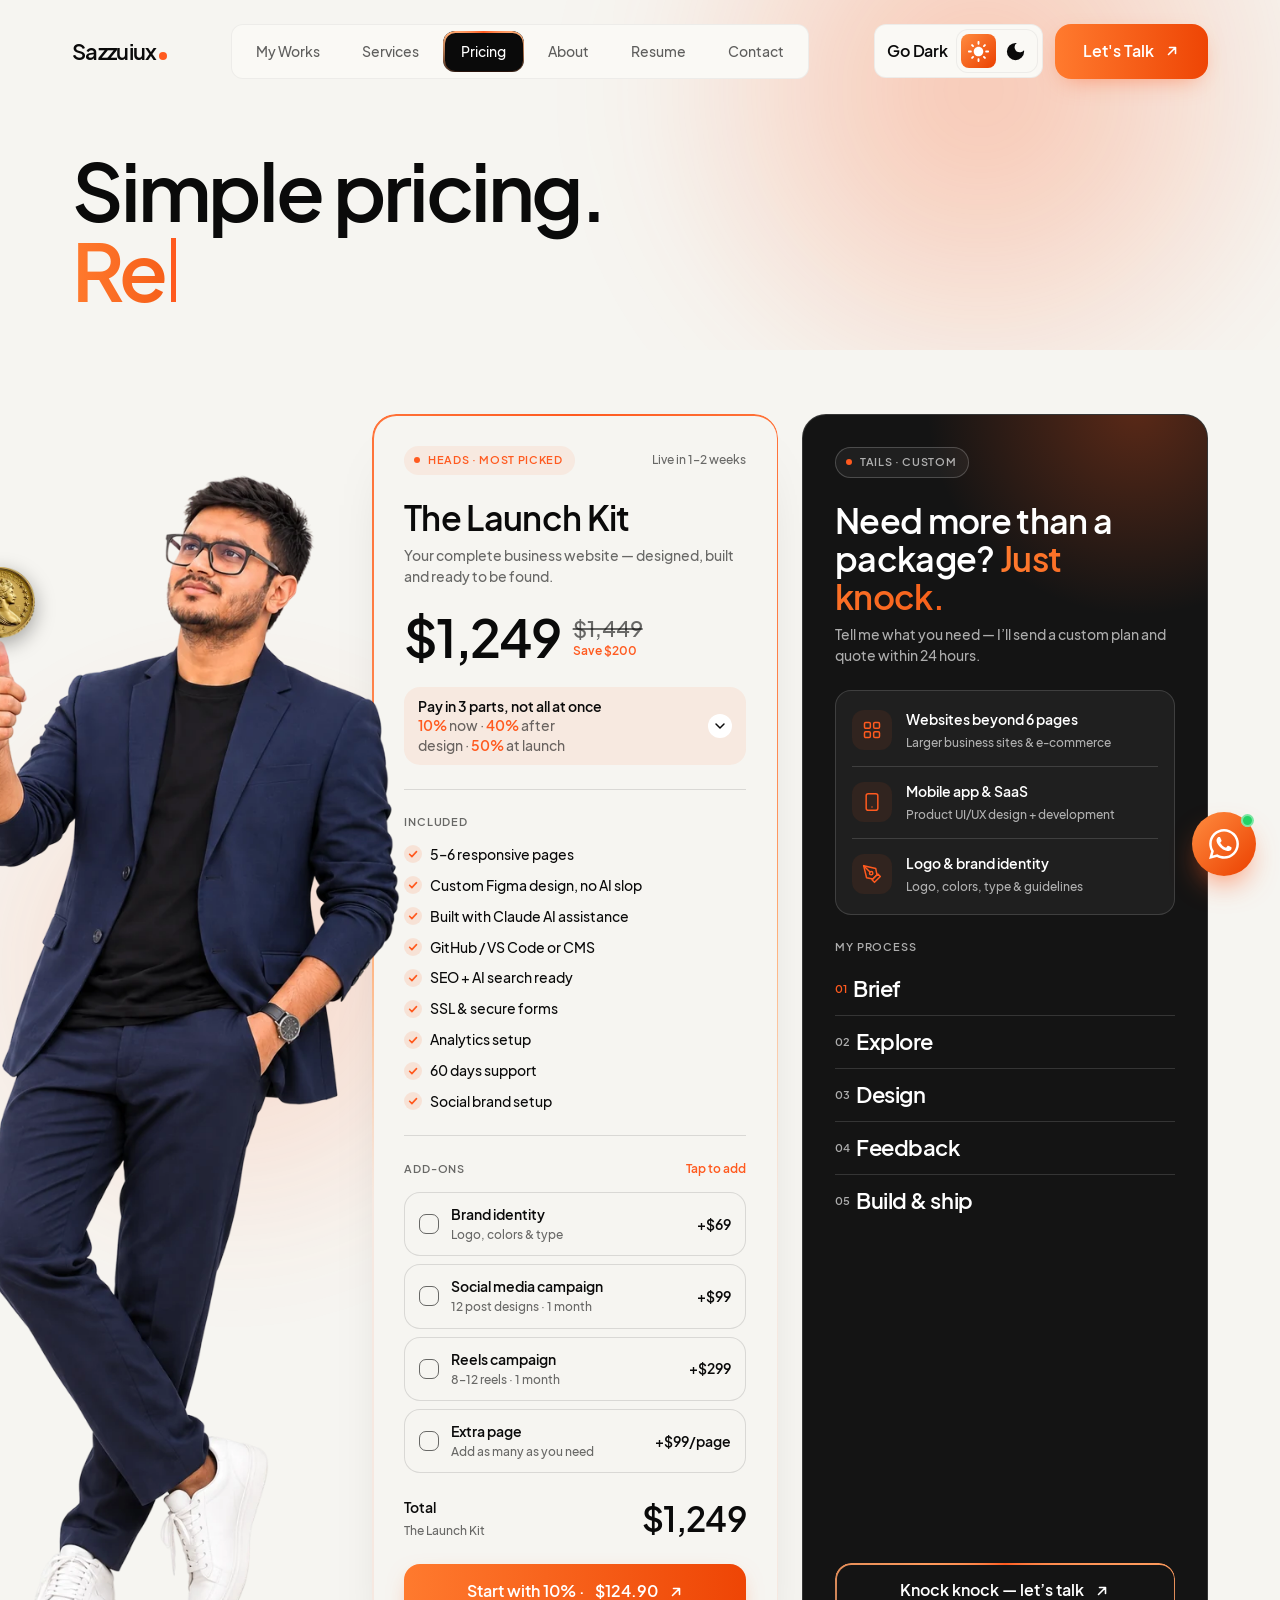
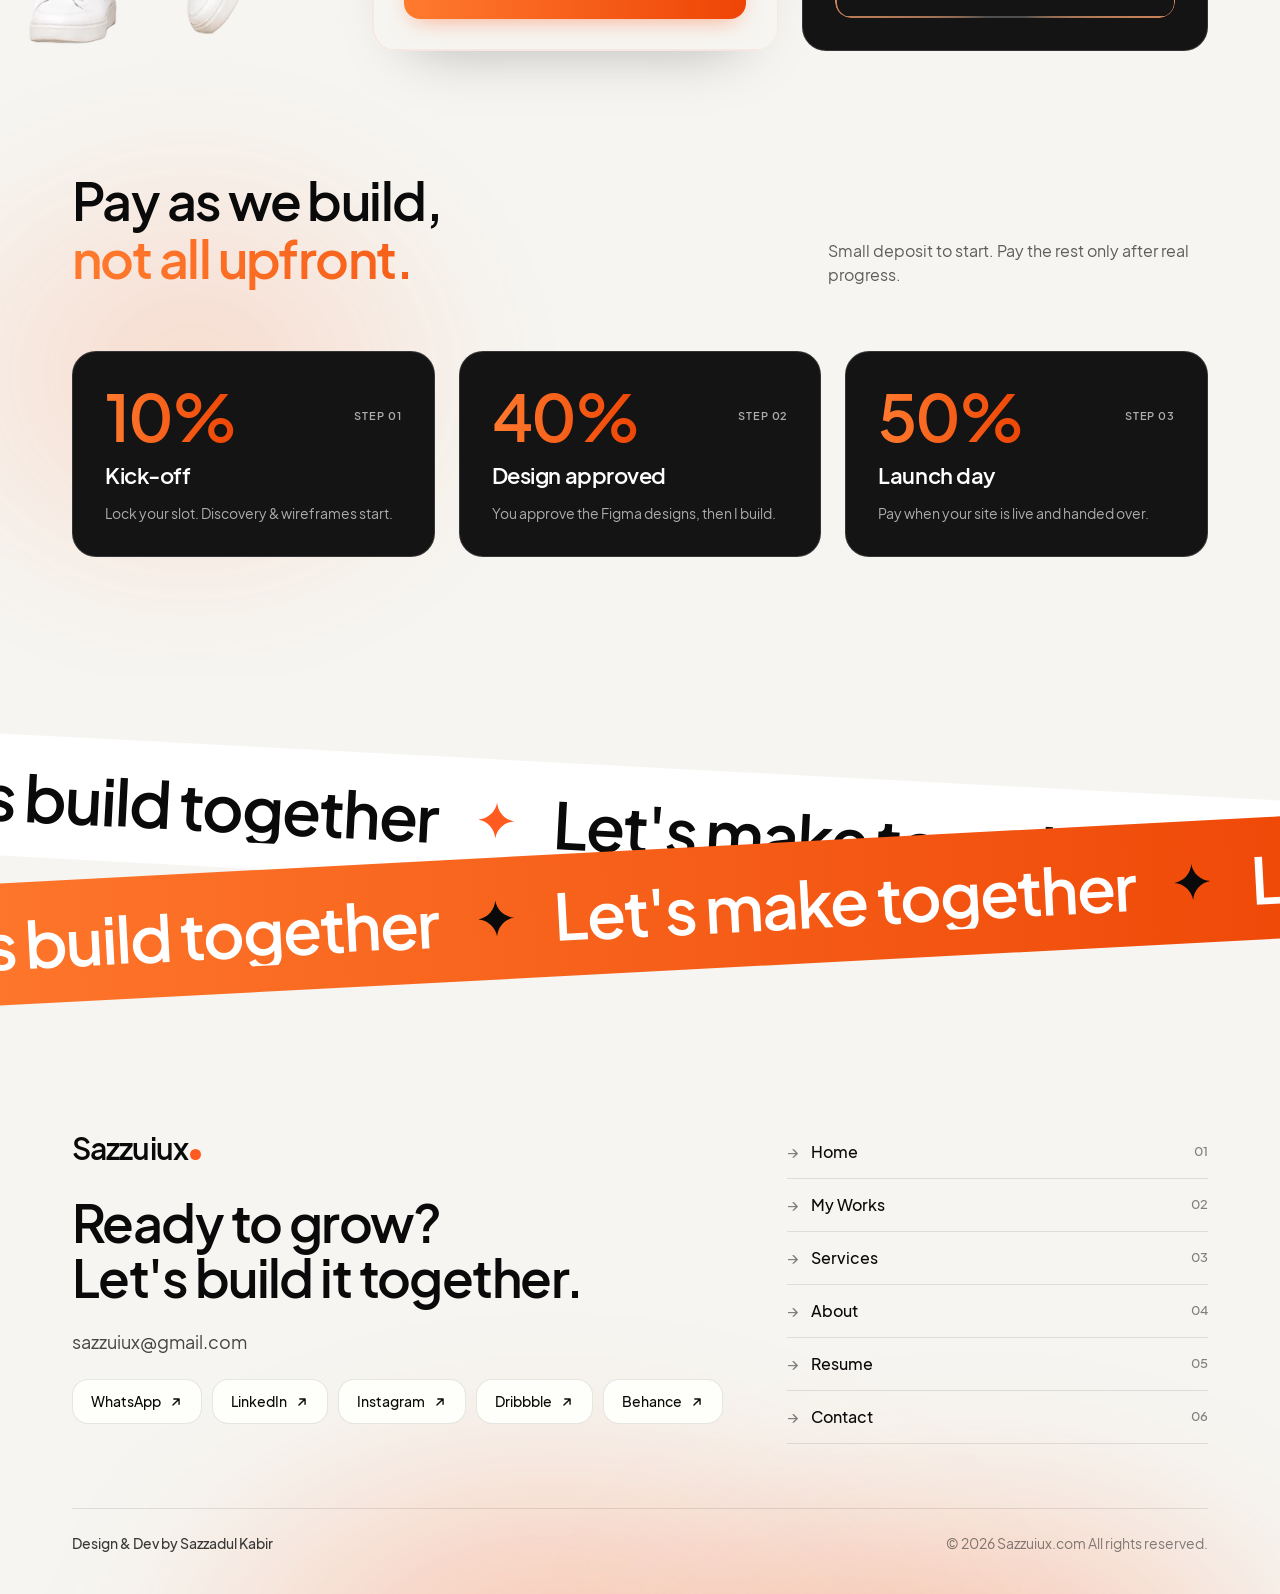
==== commit 6ab2bf34: "Pricing: inline 3-part payment plan under price (expandable, live amounts) + Social brand setup Co-A" ====
--- a/pricing/index.html
+++ b/pricing/index.html
@@ -32,7 +32,7 @@
   <link rel="icon" href="/assets/img/favicon-192.png" type="image/png" sizes="192x192">
   <link rel="icon" href="/assets/img/favicon.svg" type="image/svg+xml">
   <link rel="preload" as="font" type="font/woff2" href="/assets/fonts/PlusJakartaSans-SemiBold.woff2" crossorigin>
-  <link rel="stylesheet" href="/assets/css/style.min.css?v=d8fdf176">
+  <link rel="stylesheet" href="/assets/css/style.min.css?v=0b972a03">
 </head>
 <body>
   <a class="skip-link" href="/pricing/" data-to="main">Skip to content</a>
@@ -111,6 +111,22 @@
               <b>$1,249</b>
               <span><s>$1,449</s><em>Save $200</em></span>
             </div>
+            <div class="pplan" id="p-plan">
+              <button type="button" class="pplan__toggle" aria-expanded="false" aria-controls="p-plan-details">
+                <span class="pplan__sum"><b>Pay in 3 parts, not all at once</b><span><em>10%</em> now · <em>40%</em> after design · <em>50%</em> at launch</span></span>
+                <span class="pplan__chev"><svg viewBox="0 0 24 24" fill="none" aria-hidden="true"><path d="M6 9l6 6l6 -6" stroke="currentColor" stroke-width="2.2" stroke-linecap="round" stroke-linejoin="round"/></svg></span>
+              </button>
+              <div class="pplan__details" id="p-plan-details" role="region" aria-label="Payment plan">
+                <div class="pplan__inner">
+                  <ol class="pplan__steps">
+                    <li><span class="pplan__num">1</span><span class="pplan__what"><b>Today</b><small>When you book · locks your slot</small></span><span class="pplan__amt"><b id="pp-1">$124.90</b><small>10%</small></span></li>
+                    <li><span class="pplan__num">2</span><span class="pplan__what"><b>After design</b><small>When you approve the Figma design</small></span><span class="pplan__amt"><b id="pp-2">$499.60</b><small>40%</small></span></li>
+                    <li><span class="pplan__num">3</span><span class="pplan__what"><b>At launch</b><small>When your site goes live</small></span><span class="pplan__amt"><b id="pp-3">$624.50</b><small>50%</small></span></li>
+                  </ol>
+                  <p class="pplan__note">Amounts update with your add-ons. No interest, no hidden fees.</p>
+                </div>
+              </div>
+            </div>
             <hr>
             <div class="pcard__block">
               <p class="pcard__label">Included</p>
@@ -123,6 +139,7 @@
                 <li>SSL &amp; secure forms</li>
                 <li>Analytics setup</li>
                 <li>60 days support</li>
+                <li>Social brand setup</li>
               </ul>
             </div>
             <hr>
@@ -326,6 +343,6 @@
 
 
   <script src="/assets/js/data.js?v=9db9d350"></script>
-  <script src="/assets/js/main.js?v=25239155"></script>
+  <script src="/assets/js/main.js?v=1bf2be33"></script>
 </body>
 </html>
--- a/assets/css/style.min.css
+++ b/assets/css/style.min.css
@@ -1 +1 @@
-@font-face{font-family: "Plus Jakarta Sans";font-style: normal;font-weight: 400;font-display: swap;src: url("/assets/fonts/PlusJakartaSans-Regular.woff2") format("woff2")}@font-face{font-family: "Plus Jakarta Sans";font-style: normal;font-weight: 500;font-display: swap;src: url("/assets/fonts/PlusJakartaSans-Medium.woff2") format("woff2")}@font-face{font-family: "Plus Jakarta Sans";font-style: normal;font-weight: 600;font-display: swap;src: url("/assets/fonts/PlusJakartaSans-SemiBold.woff2") format("woff2")}:root{--black: #0a0a0a;--surface: #141414;--light: #f6f5f1;--white: #ffffff;--orange: #ff5a1f;--orange-light: #ff7a2e;--orange-dark: #ee4505;--grad: linear-gradient(90deg,#ff7a2e 0%,#ee4505 100%);--grad-diag: linear-gradient(135deg,#ff8c40 0%,#eb4000 100%);--text-white-muted: rgba(255,255,255,0.65);--text-black-muted: rgba(10,10,10,0.6);--border-dark: rgba(255,255,255,0.14);--border-light: rgba(10,10,10,0.12);--radius: 16px;--container: 1296px;--margin: 72px;--section-y: 120px;--space-xl: 64px;--space-lg: 40px;--space-md: 24px;--space-sm: 12px;--space-xs: 8px;--t-display: 78px;--t-numeral: 150px;--t-marquee: 64px;--t-h2: 80px;--t-h3: 52px;--t-h4: 34px;--t-h5: 22px;--t-body-lg: 18px;--t-body: 16px;--t-small: 14px;--t-label: 12px;--font: "Plus Jakarta Sans",ui-sans-serif,system-ui,-apple-system,"Segoe UI",sans-serif;--ease: cubic-bezier(0.22,1,0.36,1)}@media (max-width: 1023px){:root{--margin: 24px;--section-y: 96px;--space-xl: 48px;--space-lg: 32px;--space-md: 20px;--t-display: 60px;--t-numeral: 110px;--t-marquee: 48px;--t-h2: 56px;--t-h3: 40px;--t-h4: 28px;--t-h5: 20px;--t-body-lg: 17px;--t-body: 15px}}@media (max-width: 767px){:root{--section-y: 72px;--space-xl: 32px;--space-lg: 24px;--space-md: 16px;--space-sm: 12px;--space-xs: 6px;--t-display: 32px;--t-numeral: 72px;--t-marquee: 32px;--t-h2: 40px;--t-h3: 30px;--t-h4: 24px;--t-h5: 18px;--t-body-lg: 16px;--t-body: 15px;--t-small: 13px;--t-label: 11px}}*,*::before,*::after{box-sizing: border-box}html{scroll-behavior: smooth;-webkit-text-size-adjust: 100%}body{margin: 0;font-family: var(--font);font-size: var(--t-body);line-height: 1.5;color: var(--white);background: var(--black);-webkit-font-smoothing: antialiased;overflow-x: hidden}img{display: block;max-width: 100%}a{color: inherit;text-decoration: none}button{font: inherit;color: inherit;background: none;border: 0;padding: 0;cursor: pointer}input,textarea{font: inherit;color: inherit}h1,h2,h3,h4,h5,p{margin: 0}h1,h2,h3,h4,h5{font-weight: 600;letter-spacing: -0.03em;line-height: 1.05}ul{margin: 0;padding: 0;list-style: none}::selection{background: var(--orange);color: var(--white)}.container{width: 100%;max-width: calc(var(--container) + var(--margin) * 2);margin-inline: auto;padding-inline: var(--margin)}.section{padding-block: var(--section-y);position: relative}.section--dark{background: var(--black);color: var(--white)}.section--light{background: var(--light);color: var(--black)}.clip{overflow: hidden}.sr-only{position: absolute;width: 1px;height: 1px;padding: 0;margin: -1px;overflow: hidden;clip: rect(0,0,0,0);white-space: nowrap;border: 0}.skip-link{position: fixed;top: 12px;left: 12px;z-index: 1000;padding: 10px 16px;background: var(--orange);color: var(--white);border-radius: 12px;transform: translateY(-200%);transition: transform 0.2s}.skip-link:focus{transform: none}:focus-visible{outline: 2px solid var(--orange);outline-offset: 3px;border-radius: 6px}.t-h2{font-size: var(--t-h2);letter-spacing: -0.04em;line-height: 1}.t-h3{font-size: var(--t-h3);line-height: 1.12}.t-h4{font-size: var(--t-h4)}.t-h5{font-size: var(--t-h5);letter-spacing: -0.02em}.t-lg{font-size: var(--t-body-lg);line-height: 1.6}.t-small{font-size: var(--t-small)}.t-label{font-size: var(--t-label);font-weight: 500;letter-spacing: 0.08em;text-transform: uppercase}.muted-dark{color: var(--text-white-muted)}.muted-light{color: var(--text-black-muted)}.grad-text{background: var(--grad);background-size: 200% 100%;-webkit-background-clip: text;background-clip: text;color: transparent;animation: gradShift 6s ease-in-out infinite}.orange{color: var(--orange)}.chip-hl{display: inline-block;background: var(--orange);color: var(--black);padding: 0 0.12em 0.02em;line-height: 1.08}.label{display: inline-flex;align-items: center;gap: 10px;padding: 8px 16px 8px 14px;border-radius: var(--radius);font-size: var(--t-label);font-weight: 500;letter-spacing: 0.08em;text-transform: uppercase}.label::before{content: "";width: 7px;height: 7px;border-radius: 50%;background: var(--orange)}.label--dark{background: rgba(255,255,255,.05);border: 1px solid var(--border-dark);color: rgba(255,255,255,.8)}.label--light{background: rgba(10,10,10,.05);border: 1px solid rgba(10,10,10,.14);color: rgba(10,10,10,.8)}.sec-head{display: flex;flex-wrap: wrap;align-items: flex-end;justify-content: space-between;gap: var(--space-lg);margin-bottom: var(--space-xl)}.sec-head__title{display: flex;flex-direction: column;align-items: flex-start;gap: var(--space-md)}.sec-head__desc{max-width: 380px;min-width: 260px;flex: 1 1 260px}@media (min-width: 1024px){.sec-head__desc{flex: 0 1 380px}}.btn{--pad-x: 28px;--pad-y: 16px;position: relative;display: inline-flex;align-items: center;justify-content: center;gap: 10px;padding: var(--pad-y) var(--pad-x);border-radius: var(--radius);font-size: 16px;font-weight: 600;line-height: 1.4;white-space: nowrap;transition: transform 0.3s var(--ease),background-color 0.3s,border-color 0.3s,box-shadow 0.3s;isolation: isolate;overflow: hidden}@media (max-width: 1023px){.btn{--pad-x: 24px;--pad-y: 14px;font-size: 15px}}@media (max-width: 767px){.btn{--pad-x: 20px;--pad-y: 12px;font-size: 14px;gap: 8px}}.btn svg{width: 16px;height: 16px;flex: none;transition: transform 0.35s var(--ease)}.btn:hover svg{transform: translate(2px,-2px)}.btn:active{transform: scale(0.97)}.btn--primary{color: var(--white);background: linear-gradient(90deg,#ff7a2e,#ee4505,#ff7a2e);background-size: 200% 100%;background-position: 0% 0;box-shadow: 0 8px 24px -10px rgba(255,90,31,0.6);transition: background-position 0.6s var(--ease),transform 0.3s var(--ease),box-shadow 0.3s}.btn--primary:hover{background-position: 100% 0;box-shadow: 0 12px 30px -10px rgba(255,90,31,0.8)}.btn--ghost-dark{color: var(--white);--base: rgba(255,255,255,.25)}.btn--ghost-dark:hover{background: rgba(255,255,255,.08)}.btn--ghost-light{color: var(--black);--base: rgba(10,10,10,.22)}.btn--ghost-light:hover{background: rgba(10,10,10,.06)}@property --ang{syntax: "<angle>";inherits: false;initial-value: 0deg}.btn--ghost-dark::before,.btn--ghost-light::before{content: "";position: absolute;inset: 0;z-index: -1;border-radius: inherit;padding: 1.5px;pointer-events: none;background: conic-gradient(from var(--ang),#ff5a1f,#ff9a5c 22%,var(--base) 40%,var(--base) 60%,#ff9a5c 80%,#ff5a1f);-webkit-mask: linear-gradient(#000 0 0) content-box,linear-gradient(#000 0 0);-webkit-mask-composite: xor;mask-composite: exclude;animation: borderSpin 3s linear infinite}@keyframes borderSpin{to{--ang: 360deg}}.btn--block{width: 100%}.btn-row{display: flex;flex-wrap: wrap;gap: var(--space-sm)}.glow{position: absolute;pointer-events: none;border-radius: 50%;background: radial-gradient(closest-side,rgba(255,90,31,0.5),rgba(255,90,31,0));filter: blur(60px);z-index: 0;animation: glowFloat 16s ease-in-out infinite alternate}.glow--b{animation-duration: 21s;animation-delay: -6s}@keyframes glowFloat{0%{transform: translate3d(0,0,0) scale(1)}33%{transform: translate3d(6%,-8%,0) scale(1.12)}66%{transform: translate3d(-7%,5%,0) scale(0.92)}100%{transform: translate3d(4%,7%,0) scale(1.06)}}@keyframes gradShift{0%,100%{background-position: 0% 50%}50%{background-position: 100% 50%}}@keyframes spin{to{transform: rotate(360deg)}}@keyframes marquee{to{transform: translate3d(-50%,0,0)}}@keyframes blink{50%{opacity: 0}}.nav{position: fixed;inset: 0 0 auto 0;z-index: 100;padding-block: 24px;transition: padding 0.4s var(--ease),background 0.4s,backdrop-filter 0.4s,border-color 0.4s;border-bottom: 1px solid transparent}.nav.is-scrolled{padding-block: 12px;background: rgba(10,10,10,0.72);backdrop-filter: blur(16px);-webkit-backdrop-filter: blur(16px);border-bottom-color: rgba(255,255,255,0.06)}.nav__inner{display: flex;align-items: center;justify-content: space-between;gap: 16px}.logo{display: inline-flex;align-items: baseline;gap: 2px;font-size: 22px;font-weight: 600;letter-spacing: -0.03em;color: var(--white)}.logo__dot{width: 0.36em;height: 0.36em;border-radius: 50%;background: var(--orange);flex: none}@media (max-width: 1023px){.logo{font-size: 20px}}@media (max-width: 767px){.logo{font-size: 18px}}.nav__links{display: flex;gap: 6px;padding: 6px;border-radius: 12px;background: rgba(255,255,255,0.06);border: 1px solid rgba(255,255,255,0.1)}.nav__links a{padding: 10px 18px;border-radius: 12px;font-size: 14px;font-weight: 500;color: var(--text-white-muted);transition: color 0.25s,background 0.25s}.nav__links a:hover{color: var(--white)}.nav__links a.is-active{color: var(--white);background: rgba(255,255,255,0.1)}.nav__actions{display: flex;align-items: center;gap: 12px}.nav__menu-btn{display: none;width: 44px;height: 44px;border-radius: 12px;border: 1px solid rgba(255,255,255,.2);align-items: center;justify-content: center}.nav__menu-btn span,.nav__menu-btn span::before,.nav__menu-btn span::after{display: block;width: 16px;height: 1.6px;background: var(--white);border-radius: 2px;position: relative;transition: transform 0.3s var(--ease),opacity 0.2s}.nav__menu-btn span::before,.nav__menu-btn span::after{content: "";position: absolute;left: 0}.nav__menu-btn span::before{top: -5px}.nav__menu-btn span::after{top: 5px}.nav.is-open .nav__menu-btn span{background: transparent}.nav.is-open .nav__menu-btn span::before{transform: translateY(5px) rotate(45deg)}.nav.is-open .nav__menu-btn span::after{transform: translateY(-5px) rotate(-45deg)}.nav__panel{display: none;margin-top: 16px;padding: 8px 20px 20px;border-radius: var(--radius);background: var(--surface);border: 1px solid var(--border-dark)}.nav__panel a.panel-link{display: flex;align-items: center;justify-content: space-between;padding: 16px 0;border-bottom: 1px solid var(--border-dark);font-size: var(--t-h5);font-weight: 600;letter-spacing: -0.02em}.nav__panel a.panel-link.is-active{color: var(--orange)}.nav__panel a.panel-link.is-active span::before{content: "";display: inline-block;width: 8px;height: 8px;border-radius: 50%;background: var(--orange);margin-right: 12px;vertical-align: middle}.nav__panel .btn{margin-top: 24px}@media (max-width: 1023px){.nav__links{display: none}.nav__menu-btn{display: inline-flex}.nav.is-open{background: rgba(10,10,10,0.96);backdrop-filter: blur(16px)}.nav__panel{display: block;overflow: hidden;max-height: 0;margin-top: 0;padding-block: 0;opacity: 0;visibility: hidden;transform: translateY(-10px);border-color: transparent;transition: max-height 0.5s var(--ease),margin-top 0.5s var(--ease),padding 0.5s var(--ease),opacity 0.35s ease,transform 0.5s var(--ease),visibility 0s linear 0.5s,border-color 0.3s}.nav.is-open .nav__panel{max-height: 560px;margin-top: 16px;padding-block: 8px 20px;opacity: 1;visibility: visible;transform: none;border-color: var(--border-dark);transition-delay: 0s}.nav{transition: padding 0.4s var(--ease),background 0.45s ease,backdrop-filter 0.4s,border-color 0.4s}}@media (max-width: 767px){.nav__actions .btn{display: none}}@keyframes panelIn{from{opacity: 0;transform: translateY(-8px)}}.hero{position: relative;min-height: 100vh;min-height: 100svh;overflow: hidden;display: flex;align-items: stretch;padding-top: 112px}.hero .glow--1{width: 760px;height: 760px;right: 4%;top: 6%}.hero__inner{position: relative;z-index: 1;display: grid;grid-template-columns: minmax(0,1fr) minmax(0,540px);gap: var(--space-lg);align-items: center;width: 100%}.hero__copy{padding-block: var(--space-xl);max-width: 760px}.hero__title{font-size: var(--t-display);letter-spacing: -0.04em;line-height: 1.1}.hero__title .chip-hl{margin-bottom: 2px}.hero__role{display: flex;align-items: center;gap: 0.2em;white-space: nowrap}.hero__rotator{display: inline-flex;align-items: center}.hero__rotator .grad-text{padding-bottom: 0.18em;margin-bottom: -0.18em}.r-rotator{display: inline-block;white-space: nowrap;min-height: 1em;vertical-align: top}.r-rotator .caret{display: inline-block;width: 0.06em;height: 0.8em;margin-left: 0.08em;background: var(--orange);animation: blink 1s steps(1) infinite}.hero__rotator .caret{display: inline-block;width: 4px;height: 0.85em;margin-left: 6px;background: var(--orange);animation: blink 1s steps(1) infinite}.hero__bio{margin-top: var(--space-lg);max-width: 600px}.hero .btn-row{margin-top: var(--space-lg)}.hero__photo{position: relative;align-self: end;justify-self: end;width: 100%;max-width: 540px;aspect-ratio: 613 / 920;margin-bottom: 0}.hero__ring{position: absolute;left: 0;right: 0;top: 6%;aspect-ratio: 1;border-radius: 50%;border: 1px solid rgba(255,255,255,0.08)}.hero__photo .fade{position: absolute;inset: auto 0 0 0;height: 22%;z-index: 3;pointer-events: none;background: linear-gradient(to bottom,rgba(10,10,10,0),var(--black))}.reveal-photo{position: relative;touch-action: pan-y}.reveal-photo img{position: absolute;inset: 0;width: 100%;height: 100%;object-fit: cover;user-select: none;-webkit-user-drag: none}.reveal-photo .robot{z-index: 2;-webkit-mask-image: radial-gradient(circle var(--r,100px) at var(--mx,62%) var(--my,33%),#000 97%,transparent 100%);mask-image: radial-gradient(circle var(--r,100px) at var(--mx,62%) var(--my,33%),#000 97%,transparent 100%)}.reveal-photo .lens{position: absolute;z-index: 4;pointer-events: none;width: calc(var(--r,100px) * 2);aspect-ratio: 1;left: var(--mx,62%);top: var(--my,33%);transform: translate(-50%,-50%);border-radius: 50%;border: 2px solid var(--orange);box-shadow: 0 0 0 8px rgba(255,90,31,0.08),0 0 40px rgba(255,90,31,0.35)}.trusted{border-top: 1px solid rgba(255,255,255,.1);padding-block: var(--space-lg);background: var(--black)}.trusted__inner{display: flex;align-items: center;gap: var(--space-xl)}.trusted__label{flex: none;font-size: 18px;font-weight: 600;line-height: 1.3;color: rgba(255,255,255,.9)}.marquee{position: relative;overflow: hidden;flex: 1;min-width: 0;-webkit-mask-image: linear-gradient(90deg,transparent,#000 10%,#000 88%,transparent);mask-image: linear-gradient(90deg,transparent,#000 10%,#000 88%,transparent)}.marquee__track{display: flex;width: max-content;animation: marquee var(--dur,40s) linear infinite}.marquee__track--rev{animation-direction: reverse}.marquee:hover .marquee__track.pause-hover{animation-play-state: paused}.logos{display: flex;align-items: center;gap: 72px;padding-right: 72px}.logos img{height: 30px;width: auto;opacity: 0.55;transition: opacity 0.3s}.logos img:hover{opacity: 1}@media (max-width: 767px){.trusted__inner{flex-direction: column;align-items: flex-start;gap: var(--space-md)}.trusted__label{font-size: 16px}.marquee{width: 100%}.logos{gap: 40px;padding-right: 40px}.logos img{height: 22px}}.about__grid{display: grid;grid-template-columns: minmax(0,1fr) 440px;gap: var(--space-xl);align-items: center}.about__copy{display: flex;flex-direction: column;align-items: flex-start;gap: var(--space-lg)}.scroll-text{font-size: var(--t-h3);font-weight: 600;letter-spacing: -0.03em;line-height: 1.18}.scroll-text .w{color: rgba(10,10,10,0.16);transition: color 0.25s linear}.scroll-text .w.on{color: var(--black)}.stats{display: flex;flex-wrap: wrap;gap: var(--space-lg);width: 100%;border-top: 1px solid var(--border-light);padding-top: var(--space-md)}.stat{flex: 1 1 160px;display: flex;flex-direction: column;gap: 6px}.stat .t-label{color: rgba(10,10,10,.45)}.stat strong{font-size: var(--t-small);font-weight: 600;letter-spacing: 0.06em;text-transform: uppercase}.about__photo{position: relative;width: 100%;max-width: 440px;justify-self: center;padding: 20px 20px 0}.photo-card{background: var(--light);border-radius: var(--radius);padding: 12px 12px 22px;transform: rotate(3deg);border: 1px solid rgba(10,10,10,.05);box-shadow: 0 30px 60px -24px rgba(0,0,0,.22);transition: transform 0.6s var(--ease)}.photo-card:hover{transform: rotate(1deg) translateY(-4px)}.photo-card__img{border-radius: var(--radius);overflow: hidden;aspect-ratio: 376 / 480}.photo-card__img img{width: 100%;height: 100%;object-fit: cover}.photo-card__meta{padding: 14px 12px 0;color: var(--black)}.photo-card__meta .t-label{color: var(--black)}.photo-card__meta p{font-size: 14px;font-weight: 600;margin-top: 4px}.sticker{position: absolute;z-index: 2;top: 7px;left: 50%;transform: translateX(-50%) rotate(3.3deg);white-space: nowrap;padding: 10px 16px;border-radius: var(--radius);background: var(--orange);color: var(--white);font-size: 14px;font-weight: 600;box-shadow: 0 10px 24px -10px rgba(255,90,31,.7)}@media (max-width: 1023px){.about__grid{grid-template-columns: 1fr}.about__photo{max-width: 420px}}.showcase{padding-block: var(--space-xl);display: flex;flex-direction: column;gap: var(--space-lg)}.tags{display: flex;align-items: center;gap: 36px;padding-right: 36px}.tags span{font-size: var(--t-h4);font-weight: 500;letter-spacing: -0.02em;white-space: nowrap;color: var(--black)}.tags i{width: 10px;height: 10px;border-radius: 50%;background: var(--orange);flex: none}.shots{display: flex;gap: 28px;padding-right: 28px}.shot{width: 533px;aspect-ratio: 533 / 400;border-radius: var(--radius);overflow: hidden;flex: none;background: #ddd}.shot img{width: 100%;height: 100%;object-fit: cover;transition: transform 0.8s var(--ease)}.shot:hover img{transform: scale(1.04)}.showcase .marquee{-webkit-mask-image: none;mask-image: none}@media (max-width: 1023px){.shot{width: 420px}.tags{gap: 28px;padding-right: 28px}}@media (max-width: 767px){.shot{width: 280px}.shots{gap: 16px;padding-right: 16px}.tags{gap: 20px;padding-right: 20px}.tags i{width: 8px;height: 8px}}.services__body{display: grid;grid-template-columns: minmax(0,1fr) minmax(300px,500px);gap: var(--space-lg);align-items: start}.svc{position: relative;border-top: 1px solid var(--border-dark);transition: opacity 0.5s var(--ease)}.svc.is-dim{opacity: 0.25}.svc__btn{display: flex;align-items: center;gap: var(--space-md);width: 100%;text-align: left;padding: var(--space-md) 0;transition: padding 0.45s var(--ease)}.svc.is-active .svc__btn{padding-left: 24px}.svc::before{content: "";position: absolute;left: 0;top: 18px;bottom: 18px;width: 3px;border-radius: 2px;background: var(--orange);transform: scaleY(0);transform-origin: top;transition: transform 0.45s var(--ease)}.svc.is-active::before{transform: scaleY(1)}.svc__content{flex: 1;min-width: 0;display: flex;flex-direction: column;gap: 6px}.svc__meta{display: flex;align-items: center;gap: 10px;font-size: 12px;letter-spacing: 0.08em;color: rgba(255,255,255,.5)}.svc__meta i{width: 20px;height: 10px;border-radius: 3px;background: rgba(255,255,255,.25);transition: background 0.3s}.svc.is-active .svc__meta i{background: var(--orange)}.svc__title{font-size: var(--t-h4);font-weight: 500;letter-spacing: -0.03em;color: rgba(255,255,255,.85);transition: color 0.3s}.svc.is-active .svc__title{color: var(--white)}.svc__desc{color: rgba(255,255,255,.55)}.svc__arrow{flex: none;width: 44px;height: 44px;border-radius: var(--radius);border: 1px solid rgba(255,255,255,.2);display: grid;place-items: center;transition: background 0.3s,border-color 0.3s,transform 0.4s var(--ease)}.svc__arrow svg{width: 18px;height: 18px}.svc.is-active .svc__arrow{background: var(--grad);border-color: transparent;color: var(--white)}.svc__btn:hover .svc__arrow{transform: rotate(45deg)}.svc-card{position: sticky;top: 110px;border-radius: var(--radius);color: var(--black);overflow: hidden;background: linear-gradient(135deg,#ff9a4d,#ff5a1f 45%,#e43c00);background-size: 220% 220%;animation: gradShift 10s ease-in-out infinite;padding: var(--space-lg) var(--space-lg);box-shadow: 0 40px 80px -40px rgba(255,90,31,0.6)}.svc-card__label{color: rgba(10,10,10,.7)}.svc-card__num{font-size: var(--t-numeral);font-weight: 600;letter-spacing: -0.05em;line-height: 1;margin-top: 8px}.svc-card__title{font-size: var(--t-h3);line-height: 1.05;margin-top: var(--space-xl)}.svc-card__list{margin-top: var(--space-lg)}.svc-card__list li{padding: 13px 0;border-top: 1px solid rgba(10,10,10,.2);font-weight: 500}.svc-card .swap{transition: opacity 0.35s var(--ease),transform 0.45s var(--ease)}.svc-card.is-swapping .swap{opacity: 0;transform: translateY(10px)}@media (max-width: 1023px){.services__body{grid-template-columns: 1fr}.svc-card{position: relative;top: 0;margin: 4px 0 var(--space-md)}.svc-card__title{margin-top: var(--space-lg)}}@media (max-width: 767px){.svc-card{padding: var(--space-lg) var(--space-md)}.svc__arrow{width: 40px;height: 40px}}.works__list{display: flex;flex-direction: column;gap: var(--space-lg)}.work{position: sticky;top: calc(96px + var(--i) * 18px);display: grid;grid-template-columns: minmax(0,760fr) minmax(280px,440fr) auto;gap: var(--space-lg);padding: var(--space-md);border-radius: var(--radius);background: var(--surface);border: 1px solid var(--border-dark);transform-origin: 50% 0;box-shadow: 0 -30px 60px -30px rgba(0,0,0,.8)}.work__cover{position: relative;border-radius: var(--radius);overflow: hidden;aspect-ratio: 760 / 552;background: linear-gradient(135deg,#222,#0d0d0d)}.work__cover .glow{width: 70%;aspect-ratio: 1;height: auto}.work__cover .mock{position: absolute;inset: 0;width: 100%;height: 100%;object-fit: cover;transition: transform 0.8s var(--ease)}.work__cover:hover .mock{transform: scale(1.03)}.work__pills{position: absolute;z-index: 2;inset: 18px 18px auto 18px;display: flex;justify-content: space-between;gap: 8px}.pill{padding: 6px 12px;border-radius: 8px;font-size: 11px;font-weight: 600;letter-spacing: 0.06em}.pill--dark{background: rgba(10,10,10,.75);color: var(--white)}.pill--orange{background: var(--grad);color: var(--white)}.work__info{display: flex;flex-direction: column;gap: var(--space-sm);padding-block: 4px}.work__num{display: flex;align-items: flex-end;gap: 8px}.work__num b{font-size: var(--t-h2);font-weight: 600;letter-spacing: -0.04em;line-height: 0.9}.work__num small{font-size: 14px;color: rgba(255,255,255,.5);letter-spacing: 0.08em}.work__name{font-size: var(--t-h3);margin-top: auto}.work__meta{color: rgba(255,255,255,.5)}.work__desc{color: rgba(255,255,255,.7);max-width: 400px;line-height: 1.6}.work__info .btn-row{margin-top: var(--space-sm)}.work__ticks{display: flex;flex-direction: column;gap: 10px;padding-top: 16px}.work__ticks i{display: block;width: 18px;height: 2px;background: rgba(255,255,255,.25)}.work__ticks i.on{width: 36px;background: var(--orange)}@media (max-width: 1023px){.work{grid-template-columns: 1fr}.work__ticks{display: none}.work__name{margin-top: var(--space-sm)}}.process__body{display: flex;flex-wrap: wrap;align-items: center;gap: var(--space-xl)}.sheet{flex: 1 1 520px;min-width: 0;background: var(--white);color: var(--black);border-radius: var(--radius);padding: var(--space-lg);transform: rotate(-1.5deg);box-shadow: 0 24px 60px rgba(0,0,0,.12)}.sheet__head{display: flex;justify-content: space-between;align-items: flex-start;gap: 12px;padding-bottom: 20px;border-bottom: 2px solid var(--black)}.sheet__head h3{font-size: var(--t-h4)}.sheet__head .t-label{color: rgba(10,10,10,.5);margin-top: 6px}.badge-no{padding: 6px 12px;border: 1.5px solid rgba(10,10,10,.6);border-radius: 8px;font-size: 12px;font-weight: 600;letter-spacing: 0.08em;white-space: nowrap}.sheet__cols{display: grid;grid-template-columns: 230px 170px 1fr;padding: 16px 0 12px;color: rgba(10,10,10,.45)}.step{display: grid;grid-template-columns: 230px 170px 1fr;align-items: center;gap: 0;padding: var(--space-md) 0;border-top: 1px solid var(--border-light);width: 100%;text-align: left;transition: background 0.3s}.step__name{display: flex;align-items: center;gap: 10px}.step__name .check{width: 20px;height: 20px;flex: none;color: var(--black);opacity: 0;transform: scale(0.5);transition: opacity 0.3s,transform 0.4s var(--ease);margin-left: -2px}.step.done .check{opacity: 1;transform: none}.step__name .no{font-size: 12px;letter-spacing: 0.06em;color: rgba(10,10,10,.5)}.step__name strong{font-size: var(--t-h5);font-weight: 600;letter-spacing: -0.02em}.when{justify-self: start;padding: 5px 10px;border-radius: 6px;background: rgba(10,10,10,.06);font-size: 11px;font-weight: 600;letter-spacing: 0.08em;text-transform: uppercase;transition: background 0.3s,color 0.3s}.step.is-active .when{background: var(--orange);color: var(--black)}.step__desc{color: rgba(10,10,10,.75);line-height: 1.5}.sheet__foot{display: flex;flex-wrap: wrap;justify-content: space-between;align-items: center;gap: 12px;padding-top: 24px;border-top: 1px solid var(--border-light)}.sheet__foot small{font-size: 12px;letter-spacing: 0.04em;color: rgba(10,10,10,.5)}.sheet__foot strong{font-size: var(--t-h5)}.status{flex: 0 0 340px;background: var(--black);color: var(--white);border-radius: var(--radius);padding: var(--space-md);display: flex;flex-direction: column;gap: 16px;box-shadow: 0 30px 60px -20px rgba(0,0,0,.35)}.status__top{display: flex;justify-content: space-between;align-items: center;font-size: 11px;font-weight: 600;letter-spacing: 0.1em}.status__top span:first-child{display: inline-flex;align-items: center;gap: 8px}.status__top span:first-child::before{content: "";width: 8px;height: 8px;border-radius: 50%;background: var(--orange);animation: blink 1.4s steps(1) infinite}.status__top span:last-child{color: rgba(255,255,255,.5)}.status__title{font-size: 28px;letter-spacing: -0.03em}.status__when{color: rgba(255,255,255,.6);margin-top: 2px}.progress{position: relative;height: 8px;display: flex;justify-content: space-between;align-items: center}.progress::before{content: "";position: absolute;left: 0;right: 0;top: 3px;height: 2px;background: rgba(255,255,255,.15)}.progress__bar{position: absolute;left: 0;top: 3px;height: 2px;background: var(--orange);width: 0;transition: width 0.6s var(--ease)}.progress i{position: relative;width: 8px;height: 8px;background: var(--black);border: 1px solid rgba(255,255,255,.4);transition: background 0.3s,border-color 0.3s}.progress i.on{background: var(--orange);border-color: var(--orange)}.status__next{color: rgba(255,255,255,.6)}.status .swap{transition: opacity 0.3s}.status.is-swapping .swap{opacity: 0}@media (max-width: 1023px){.status{flex: 1 1 100%}.sheet{flex-basis: 100%}}@media (max-width: 767px){.sheet{transform: none;padding: var(--space-lg) var(--space-md)}.sheet__cols{display: none}.step{grid-template-columns: 1fr;gap: 8px}.sheet__head h3{font-size: 24px}}.notes{display: flex;flex-wrap: wrap;justify-content: center;gap: var(--space-lg) var(--space-md);padding-top: 12px}.note{--rot: 0deg;position: relative;width: 392px;max-width: 100%;background: var(--light);color: var(--black);border-radius: var(--radius);padding: var(--space-lg);display: flex;flex-direction: column;gap: var(--space-sm);transform: rotate(var(--rot));box-shadow: 0 16px 40px rgba(0,0,0,.35);transition: transform 0.6s var(--ease)}.note:hover{transform: rotate(0deg) translateY(-6px)}.note::before{content: "";position: absolute;left: 50%;top: -12px;width: 110px;height: 26px;margin-left: -55px;background: rgba(255,90,31,0.88);transform: rotate(-3deg)}.note__no{color: rgba(10,10,10,.5);padding-bottom: 12px;border-bottom: 1.5px solid rgba(10,10,10,.15)}.note__q{font-size: 44px;font-weight: 600;line-height: 0.6;margin-top: 10px}.note blockquote{margin: 0;font-size: var(--t-body-lg);font-weight: 500;line-height: 1.4;letter-spacing: -0.01em}.note__who{display: flex;align-items: center;gap: 12px;padding-top: 8px;margin-top: auto}.note__who img{width: 44px;height: 44px;border-radius: 50%;object-fit: cover}.note__who b{display: block;font-size: 14px;font-weight: 600}.note__who small{display: block;font-size: 10.5px;letter-spacing: 0.08em;text-transform: uppercase;color: rgba(10,10,10,.5)}@media (max-width: 1023px){.note{width: calc(50% - var(--space-md) / 2);min-width: 280px}}@media (max-width: 767px){.note{width: 100%;padding: var(--space-lg) var(--space-md)}}.contact{overflow: hidden}.contact .glow--1{width: 700px;height: 560px;right: -8%;top: -18%}.contact .glow--2{width: 600px;height: 460px;left: -12%;bottom: -20%}.contact__grid{position: relative;z-index: 1;display: grid;grid-template-columns: 1fr 1fr;gap: var(--space-xl)}.contact__pitch{display: flex;flex-direction: column;align-items: flex-start;gap: var(--space-md)}.call-badge{padding: 7px 14px;border-radius: var(--radius);border: 1px solid rgba(255,90,31,.6);background: rgba(255,90,31,.08);color: var(--orange);font-size: 13px;font-weight: 500}.checks{display: flex;flex-direction: column;gap: 12px}.checks li{display: flex;align-items: center;gap: 12px;color: rgba(255,255,255,.85)}.checks svg{width: 20px;height: 20px;flex: none}.contact__photo{width: 240px;aspect-ratio: 1;border-radius: var(--radius);overflow: hidden;background: linear-gradient(135deg,#ff8c40,#bf3300)}.contact__photo.reveal-photo img{object-position: 50% 12%}.contact__photo .lens{--r: 46px}.person b{display: block;font-size: var(--t-h5);font-weight: 600;letter-spacing: -0.02em}.person span{font-size: 14px;color: rgba(255,255,255,.6)}.direct{display: flex;flex-wrap: wrap;align-items: center;gap: var(--space-sm) var(--space-lg)}.direct a{display: inline-flex;align-items: center;gap: 10px;font-size: 15px;font-weight: 500}.direct a svg{width: 18px;height: 18px}.direct a.book{color: var(--orange);font-weight: 600}.direct a:hover{text-decoration: underline;text-underline-offset: 4px}.form{display: flex;flex-direction: column;gap: var(--space-lg)}.field{display: flex;flex-direction: column;gap: 10px;border-bottom: 1px solid var(--border-dark);padding-bottom: 12px;transition: border-color 0.3s}.field:focus-within{border-color: var(--orange)}.field label,.field .lbl{font-size: var(--t-body);font-weight: 600}.field input,.field textarea{background: transparent;border: 0;outline: 0;padding: 4px 0;font-size: var(--t-body);color: var(--white);resize: none}.field textarea{min-height: 84px}.field ::placeholder{color: rgba(255,255,255,.4)}.field-row{display: flex;flex-wrap: wrap;gap: var(--space-lg) var(--space-md)}.field-row .field{flex: 1 1 220px}.field--chips{border: 0;padding: 0}.chips{display: flex;flex-wrap: wrap;gap: 12px}.chips label{position: relative}.chips input{position: absolute;opacity: 0;pointer-events: none}.chips span{display: inline-block;padding: 12px 20px;border-radius: var(--radius);border: 1px solid rgba(255,255,255,.2);color: rgba(255,255,255,.75);font-size: 15px;transition: all 0.25s;cursor: pointer}.chips span:hover{border-color: rgba(255,255,255,.45)}.chips input:checked + span{border-color: var(--orange);background: rgba(255,90,31,.12);color: var(--orange)}.chips input:focus-visible + span{outline: 2px solid var(--orange);outline-offset: 2px}.form .btn{align-self: flex-start}.form__status{font-size: 14px;min-height: 20px}.form__status.ok{color: #6ee7a8}.form__status.err{color: #ff8a8a}@media (max-width: 1023px){.contact__grid{grid-template-columns: 1fr}}@media (max-width: 767px){.contact__photo{width: 200px}.chips span{padding: 10px 16px;font-size: 14px}}.together{position: relative;overflow: hidden;background: var(--black);padding-block: 90px}.band{width: 120%;margin-left: -10%;padding-block: 26px}.band--back{background: var(--surface);transform: rotate(3deg)}.band--front{background: linear-gradient(90deg,#ff7a2e,#ee4505,#ff7a2e);background-size: 200% 100%;animation: gradShift 8s ease-in-out infinite;transform: rotate(-3deg);margin-top: -40px;position: relative;z-index: 1}.band .marquee{-webkit-mask-image: none;mask-image: none}.phrases{display: flex;align-items: center;gap: 40px;padding-right: 40px}.phrases span{font-size: var(--t-marquee);font-weight: 600;letter-spacing: -0.03em;white-space: nowrap;line-height: 1.1}.phrases svg{width: 36px;height: 36px;flex: none}.band--back svg{color: var(--orange)}.band--front svg{color: var(--black)}@media (max-width: 767px){.together{padding-block: 56px}.band{padding-block: 16px}.band--front{margin-top: -24px}.phrases{gap: 20px;padding-right: 20px}.phrases svg{width: 22px;height: 22px}}.footer{position: relative;overflow: hidden;background: var(--black);padding-top: var(--space-xl);padding-bottom: var(--space-lg)}.footer .glow--1{width: 900px;height: 520px;left: 8%;bottom: -320px}.footer .glow--2{width: 760px;height: 460px;right: -6%;bottom: -300px}.footer__top{position: relative;z-index: 1;display: flex;flex-wrap: wrap;justify-content: space-between;gap: var(--space-xl)}.footer__brand{display: flex;flex-direction: column;align-items: flex-start;gap: var(--space-md);max-width: 620px}.footer__brand .logo{font-size: 30px}.footer__brand h2{font-size: var(--t-h3)}.footer__mail{font-size: var(--t-body-lg);color: rgba(255,255,255,.75)}.footer__mail:hover{color: var(--orange)}.socials{display: flex;flex-wrap: wrap;gap: 10px}.socials a{display: inline-flex;align-items: center;gap: 8px;padding: 11px 18px;border-radius: var(--radius);background: rgba(255,255,255,.06);border: 1px solid rgba(255,255,255,.16);font-size: 14px;font-weight: 500;transition: background 0.25s,border-color 0.25s}.socials a:hover{background: rgba(255,90,31,.15);border-color: rgba(255,90,31,.6)}.socials svg{width: 14px;height: 14px}.footer__nav{flex: 1 1 360px;max-width: 460px}.footer__nav a{display: flex;align-items: center;gap: 12px;padding: 14px 0;border-bottom: 1px solid var(--border-dark);font-size: 16px;font-weight: 500;transition: color 0.25s,padding 0.35s var(--ease)}.footer__nav a:hover{color: var(--orange);padding-left: 6px}.footer__nav a span:first-child{color: rgba(255,255,255,.5)}.footer__nav a span:nth-child(2){flex: 1}.footer__nav a span:last-child{color: rgba(255,255,255,.5);font-size: 13px}.footer__bottom{position: relative;z-index: 1;display: flex;flex-wrap: wrap;justify-content: space-between;gap: 8px var(--space-md);margin-top: var(--space-xl);padding-top: var(--space-md);border-top: 1px solid var(--border-dark);font-size: 14px}.footer__bottom span:first-child{color: rgba(255,255,255,.8);font-weight: 500}.footer__bottom span:last-child{color: rgba(255,255,255,.5)}.cursor{display: none}@media (hover: hover) and (pointer: fine){html.has-cursor .cursor{display: block}}.cursor{position: fixed;left: 0;top: 0;z-index: 9999;width: 124px;height: 124px;pointer-events: none;will-change: transform;transition: opacity 0.3s}.cursor__lean{position: absolute;inset: 0;transition: scale 0.4s var(--ease);will-change: transform}.cursor.is-link .cursor__lean{scale: 1.12}.cursor.is-hidden{opacity: 0}.cursor__ring{position: absolute;inset: 0;width: 100%;height: 100%;overflow: visible}.cursor__spin{transform-origin: 62px 62px;animation: spin 10s linear infinite}.cursor__ring text{font-family: var(--font);font-size: 12px;font-weight: 600;letter-spacing: 0.06em;fill: #ee4505}.cursor__face{position: absolute;left: 36px;top: 26px;width: 52px;height: 72px;animation: headShake 1.6s ease-in-out infinite;transform-origin: 50% 85%}.cursor__face img{width: 100%;height: 100%;object-fit: contain;filter: drop-shadow(0 4px 8px rgba(0,0,0,.3))}@keyframes headShake{0%,100%{transform: rotate(0deg)}15%{transform: rotate(-7deg)}30%{transform: rotate(6deg)}45%{transform: rotate(-4deg)}60%{transform: rotate(3deg)}75%{transform: rotate(-1deg)}}.reveal-up{opacity: 0;transform: translateY(28px);transition: opacity 0.9s var(--ease),transform 0.9s var(--ease)}.reveal-up.in{opacity: 1;transform: none}.water{will-change: filter}.r-head{position: relative;overflow: hidden;padding-top: 150px;padding-bottom: var(--space-xl)}.r-head .glow--1{width: 700px;height: 700px;right: -4%;top: -260px}.r-head__inner{position: relative;z-index: 1;display: flex;flex-wrap: wrap;justify-content: space-between;align-items: flex-end;gap: var(--space-lg)}.r-head__title{display: flex;flex-direction: column;align-items: flex-start;gap: var(--space-md)}.r-head__actions{display: flex;flex-direction: column;align-items: flex-end;gap: var(--space-sm)}.r-head__actions .t-label{color: rgba(255,255,255,.6)}@media (max-width: 767px){.r-head{padding-top: 120px}.r-head__actions{align-items: flex-start}}@media (max-width: 1023px){.r-head__inner{flex-direction: column;align-items: flex-start}.r-head__actions{align-items: flex-start}}.paper{display: grid;grid-template-columns: 360px minmax(0,1fr);gap: var(--space-xl);background: var(--white);color: var(--black);border-radius: var(--radius);padding: var(--space-xl);box-shadow: 0 24px 60px rgba(0,0,0,.12)}.side{display: flex;flex-direction: column;gap: var(--space-lg)}.side h1,.side .side__name{font-size: var(--t-h3)}.side__role{font-weight: 500;color: rgba(10,10,10,.6);margin-top: 10px}.avail{display: inline-flex;align-items: center;gap: 8px;margin-top: 14px;padding: 6px 12px;border-radius: 8px;background: rgba(255,90,31,.1);color: var(--orange);font-size: 12px;font-weight: 600;letter-spacing: 0.08em}.avail::before{content: "";width: 8px;height: 8px;border-radius: 50%;background: var(--orange)}.block{border-top: 1px solid var(--border-light);padding-top: var(--space-md);display: flex;flex-direction: column;gap: var(--space-sm)}.block>h2{font-size: 12px;font-weight: 600;letter-spacing: 0.08em;text-transform: uppercase;color: rgba(10,10,10,.6)}.kv{display: flex;justify-content: space-between;gap: 12px;font-size: 14px}.kv span{color: rgba(10,10,10,.6)}.kv a,.kv b{font-weight: 500;text-align: right;word-break: break-word}.kv a:hover{color: var(--orange)}.group h3{font-size: 14px;font-weight: 600;letter-spacing: 0;margin-bottom: 8px}.rchips{display: flex;flex-wrap: wrap;gap: 8px}.rchips span{padding: 6px 10px;border-radius: var(--radius);border: 1px solid var(--border-light);font-size: 13px;font-weight: 500}.rchips--accent span{border-color: var(--orange);color: var(--orange);background: rgba(255,90,31,.08)}.course b{display: block;font-size: 14px;font-weight: 600}.course span{font-size: 13px;color: rgba(10,10,10,.6)}.main{display: flex;flex-direction: column;gap: var(--space-xl);min-width: 0}.summary{display: flex;flex-direction: column;gap: var(--space-sm)}.summary .lead{font-size: var(--t-h5);font-weight: 600;letter-spacing: -0.02em;line-height: 1.35}.summary p:last-child{color: rgba(10,10,10,.65);line-height: 1.6}.r-stats{display: flex;flex-wrap: wrap;gap: var(--space-md)}.r-stat{flex: 1 1 130px;background: var(--light);border-radius: var(--radius);padding: 16px 20px}.r-stat b{display: block;font-size: var(--t-h4);font-weight: 600;letter-spacing: -0.03em;color: var(--orange)}.r-stat span{font-size: 14px;font-weight: 500;color: rgba(10,10,10,.6)}.job{display: grid;grid-template-columns: 180px minmax(0,1fr);gap: var(--space-lg);border-top: 1px solid var(--border-light);padding-block: var(--space-md)}.job__when{display: flex;flex-direction: column;align-items: flex-start;gap: 8px;font-size: 12px;font-weight: 500;letter-spacing: 0.08em;color: rgba(10,10,10,.6)}.now{display: inline-flex;align-items: center;gap: 6px;padding: 4px 10px 4px 8px;border-radius: 8px;background: rgba(255,90,31,.1);color: var(--orange);font-size: 11px;font-weight: 600}.now::before{content: "";width: 6px;height: 6px;border-radius: 50%;background: var(--orange)}.job h3{font-size: var(--t-h5);letter-spacing: -0.02em}.job__co{margin-top: 4px}.job__co b{color: var(--orange);font-weight: 600}.job__co span{color: rgba(10,10,10,.6)}.job ul{margin-top: var(--space-sm);display: flex;flex-direction: column;gap: 8px}.job li{position: relative;padding-left: 18px;color: rgba(10,10,10,.7);line-height: 1.55}.job li::before{content: "";position: absolute;left: 0;top: 9px;width: 5px;height: 5px;border-radius: 50%;background: var(--orange)}.job__link{display: inline-block;margin-top: var(--space-sm);font-size: 14px;font-weight: 600}.job__link:hover{color: var(--orange)}@media (max-width: 1023px){.paper{grid-template-columns: 1fr;padding: var(--space-lg)}}@media (max-width: 767px){.paper{padding: var(--space-lg) var(--space-md)}.job{grid-template-columns: 1fr;gap: 8px}.job__when{flex-direction: row;align-items: center}}@media print{@page{size: A4;margin: 12mm}html,body{background: #fff !important;color: #000}.nav,.r-head,.contact,.together,.footer,.cursor,.skip-link,.wa,.loader{display: none !important}.section{padding: 0 !important;background: #fff !important}.container{padding: 0 !important;max-width: none}.paper{box-shadow: none;padding: 0;grid-template-columns: 220px 1fr;gap: 28px;border-radius: 0}.side h1,.side .side__name{font-size: 26px}.summary .lead{font-size: 15px}.r-stat{padding: 8px 10px}.r-stat b{font-size: 18px}.job{grid-template-columns: 110px 1fr;gap: 14px;padding-block: 10px;break-inside: avoid}.job h3{font-size: 15px}.job li{font-size: 12px}.rchips span{font-size: 10.5px;padding: 3px 7px}*{-webkit-print-color-adjust: exact;print-color-adjust: exact;animation: none !important}}@media (prefers-reduced-motion: reduce){html{scroll-behavior: auto}*,*::before,*::after{animation-duration: 0.001ms !important;animation-iteration-count: 1 !important;transition-duration: 0.001ms !important}.marquee__track{animation: none !important}}.svc-slot{list-style: none}html.cursor-off .cursor{opacity: 0}@media (max-width: 1023px){.hero{min-height: auto;padding-top: 104px}.hero__inner{grid-template-columns: 1fr;gap: 0}.hero__copy{padding-bottom: var(--space-lg)}.hero__photo{justify-self: end;width: 78%;max-width: 520px;margin-right: calc(var(--margin) * -1)}.hero .glow--1{width: 520px;height: 520px;right: -10%;top: auto;bottom: 10%}}@media (max-width: 767px){.hero__photo{width: calc(100% + var(--margin));max-width: none;margin-left: 0;margin-right: calc(var(--margin) * -1);justify-self: end}}@media (max-width: 767px){.hero__photo .fade{height: 11%}.hero__photo .hero__ring,.hero__photo .hero__orbit{left: -2.3%;right: auto;width: 92%;top: 4.65%}.hero__orbit .orb{width: calc(12.5cqw / 0.92)}.hero__orbit .orb{transform: translate(-50%,-60.5%) rotate(var(--a)) translateX(50cqw) rotate(calc(var(--a) * -1))}.hero__orbit .orb img{transform-origin: 50% 60.5%}.hero__photo .fade{opacity: .6}}@media (max-width: 767px){.note{transform: rotate(calc(var(--rot) * 0.4))}}.loader{display: none}html.is-loading{overflow: hidden}html.is-loading .loader{position: fixed;inset: 0;z-index: 10001;display: grid;place-items: center;overflow: hidden;background: #141414;transition: opacity 0.6s var(--ease),visibility 0.6s}html.is-loading .loader.is-done{opacity: 0;visibility: hidden}.loader__glow{width: 1017px;height: 1017px;left: 50%;bottom: -760px;margin-left: -508px;opacity: 0.9}.loader__inner{position: relative;z-index: 1;width: min(648px,calc(100vw - 48px));display: flex;flex-direction: column;align-items: center}.loader__figure{position: relative;height: min(62vh,620px);aspect-ratio: 300 / 720}.loader__ring{position: absolute;inset: 0;width: 100%;height: 100%;overflow: visible}.loader__ring text{font-family: var(--font);font-size: 44px;font-weight: 600;letter-spacing: -0.03em;fill: var(--white)}.loader__avatar{position: absolute;left: 50%;top: 50%;height: 84%;width: auto;transform: translate(-50%,-50%)}.loader__bar{width: 100%;height: 24px;margin-top: 24px;border-radius: 16px;background: rgba(255,255,255,.14);overflow: hidden}.loader__bar span{display: block;height: 100%;width: 0%;border-radius: inherit;background: linear-gradient(90deg,#ff8c40,#eb4000);transition: width 0.25s linear}.loader__pct{margin-top: 24px;font-size: 52px;font-weight: 600;letter-spacing: -0.03em;line-height: 1;font-variant-numeric: tabular-nums}@media (max-width: 767px){.loader__figure{height: min(52vh,360px)}.loader__bar{height: 13px;margin-top: 14px}.loader__pct{font-size: 34px;margin-top: 14px}}.hero__orbit{position: absolute;left: 0;right: 0;top: 6%;aspect-ratio: 1;container-type: inline-size;animation: spin 19.2s linear infinite;pointer-events: none}.orb{position: absolute;left: 50%;top: 50%;width: 12.5cqw;min-width: 44px;aspect-ratio: 224 / 300;margin: 0;transform: translate(-50%,-50%) rotate(var(--a)) translateX(50cqw) rotate(calc(var(--a) * -1))}.orb img{width: 100%;height: 100%;object-fit: contain;animation: spin 19.2s linear infinite reverse;filter: drop-shadow(0 10px 16px rgba(0,0,0,.45))}.hero__photo>img{z-index: 1}.hero__photo>img.robot{z-index: 2}.marquee--drag{cursor: grab;touch-action: pan-y;user-select: none;-webkit-user-select: none}.marquee--drag.is-dragging{cursor: grabbing}.marquee__track--js{animation: none;will-change: transform}.shot{display: block;position: relative}.shot img{pointer-events: none;-webkit-user-drag: none}.marquee--drag.is-dragging .shot{pointer-events: none}.notes-rows{display: flex;flex-direction: column;gap: 8px;margin-top: calc(var(--space-xl) * -0.25)}.notes-row{-webkit-mask-image: none;mask-image: none;padding-block: 44px 64px}.notes-row + .notes-row{margin-top: -56px}.notes-row .notes{display: flex;flex-wrap: nowrap;justify-content: flex-start;align-items: stretch;gap: var(--space-md);padding: 0 var(--space-md) 0 0}.notes-row .note{flex: none;width: 392px}@media (max-width: 1023px){.notes-row .note{width: 336px;min-width: 0}}@media (max-width: 767px){.notes-row .note{width: 290px;padding: var(--space-lg) var(--space-md);transform: rotate(var(--rot))}.notes-row .notes{gap: 16px;padding-right: 16px}}@media (max-width: 1023px){.work{position: sticky}}.wa{position: fixed;right: 24px;bottom: 24px;z-index: 900;display: flex;flex-direction: column;align-items: flex-end;gap: 16px}.wa__fab{position: relative;width: 64px;height: 64px;border-radius: 50%;display: grid;place-items: center;color: var(--white);background: linear-gradient(135deg,#ff8c40,#eb4000);box-shadow: 0 14px 30px -10px rgba(255,90,31,.75);transition: transform 0.35s var(--ease),box-shadow 0.35s}.wa__fab:hover{transform: translateY(-3px) scale(1.04)}.wa__fab .wa__ico{width: 30px;height: 30px;transition: transform 0.35s var(--ease),opacity 0.25s}.wa__fab .wa__x{position: absolute;width: 22px;height: 22px;opacity: 0;transform: rotate(-90deg);transition: transform 0.35s var(--ease),opacity 0.25s}.wa.is-open .wa__fab .wa__ico{opacity: 0;transform: rotate(90deg) scale(.6)}.wa.is-open .wa__fab .wa__x{opacity: 1;transform: none}.wa__online{position: absolute;width: 13px;height: 13px;border-radius: 50%;background: #25d366;border: 2px solid var(--white);right: 2px;top: 2px}.wa__online::after{content: "";position: absolute;inset: -2px;border-radius: 50%;background: #25d366;opacity: .6;animation: waPulse 2s ease-out infinite}@keyframes waPulse{to{transform: scale(2.4);opacity: 0}}.wa__panel{width: 360px;max-height: min(730px,calc(100svh - 120px));display: flex;flex-direction: column;border-radius: var(--radius);overflow: hidden;background: var(--light);color: var(--black);box-shadow: 0 30px 60px -20px rgba(0,0,0,.45),0 0 0 1px rgba(0,0,0,.06);transform-origin: 100% 100%;animation: waIn 0.35s var(--ease)}.wa__panel[hidden]{display: none}@keyframes waIn{from{opacity: 0;transform: translateY(12px) scale(.96)}}.wa__head{display: flex;align-items: center;gap: 12px;padding: 18px 20px;background: var(--black);color: var(--white)}.wa__avatar{position: relative;width: 44px;height: 44px;flex: none}.wa__avatar img{width: 100%;height: 100%;border-radius: 50%;object-fit: cover}.wa__avatar .wa__online{width: 11px;height: 11px;right: 0;top: auto;bottom: 0;border-color: var(--black)}.wa__who{flex: 1;min-width: 0;display: flex;flex-direction: column}.wa__who b{font-size: 16px;font-weight: 600}.wa__who span{font-size: 13px;color: rgba(255,255,255,.65)}.wa__close{width: 32px;height: 32px;display: grid;place-items: center;border-radius: 8px}.wa__close:hover{background: rgba(255,255,255,.1)}.wa__close svg{width: 16px;height: 16px}.wa__body{padding: 18px 20px 20px;display: flex;flex-direction: column;gap: 14px;overflow-y: auto;overscroll-behavior: contain}@media (max-height: 820px){.wa__bubble{padding: 11px 14px;font-size: 14px}.wa__msg{min-height: 64px}.wa__head{padding: 14px 18px}}.wa__bubble{background: var(--white);border-radius: 12px;padding: 14px 16px;font-size: 15px;line-height: 1.45;box-shadow: 0 1px 2px rgba(0,0,0,.05)}.wa__chips{display: flex;flex-wrap: wrap;gap: 8px}.wa__chips button{padding: 8px 14px;border-radius: 999px;border: 1px solid rgba(10,10,10,.14);background: var(--white);font-size: 13.5px;font-weight: 500;transition: background 0.2s,color 0.2s,border-color 0.2s}.wa__chips button:hover{border-color: rgba(255,90,31,.6)}.wa__chips button.is-on{background: rgba(255,90,31,.12);border-color: var(--orange);color: var(--orange-dark)}.wa__label{font-size: 14px;font-weight: 600;margin-bottom: -8px}.wa__msg{width: 100%;min-height: 88px;resize: vertical;border-radius: 12px;border: 1px solid rgba(10,10,10,.14);background: var(--white);padding: 12px 14px;font-size: 15px;color: var(--black);outline: 0}.wa__msg:focus{border-color: var(--orange)}.wa__msg::placeholder{color: rgba(10,10,10,.45)}.wa__go .wa__ico{width: 20px;height: 20px}.wa__note{font-size: 12.5px;text-align: center;color: rgba(10,10,10,.55)}@media (max-width: 767px){.wa{right: 16px;bottom: 16px}.wa__fab{width: 56px;height: 56px}.wa__fab .wa__ico{width: 26px;height: 26px}.wa__panel{width: calc(100vw - 32px);max-height: calc(100svh - 110px)}}.wa__body>*{flex-shrink: 0}.svc-m-wrap{display: none}@media (max-width: 1023px){.svc-card,.svc-slot{display: none !important}.svc-list{overflow-anchor: none}.svc-m-wrap{display: grid;grid-template-rows: 0fr;opacity: 0;transition: grid-template-rows 0.7s var(--ease),opacity 0.45s ease}.svc.is-active .svc-m-wrap{grid-template-rows: 1fr;opacity: 1}.svc-m-inner{min-height: 0;overflow: hidden}.svc-m{margin: 4px 0 var(--space-md);border-radius: var(--radius);color: var(--black);overflow: hidden;background: linear-gradient(135deg,#ff9a4d,#ff5a1f 45%,#e43c00);background-size: 220% 220%;animation: gradShift 10s ease-in-out infinite;padding: var(--space-lg);box-shadow: 0 40px 80px -40px rgba(255,90,31,0.6);transform: translateY(14px);transition: transform 0.7s var(--ease)}.svc.is-active .svc-m{transform: none}.svc-m .svc-card__title{margin-top: var(--space-lg)}.svc-m .svc-card__list{margin-top: var(--space-lg)}}@media (max-width: 767px){.svc-m{padding: var(--space-lg) var(--space-md)}}@media (max-width: 1023px){.svc::before{display: none}.svc__btn{position: relative}.svc__btn::before{content: "";position: absolute;left: 0;top: 18px;bottom: 18px;width: 3px;border-radius: 2px;background: var(--orange);transform: scaleY(0);transform-origin: top;transition: transform 0.45s var(--ease)}.svc.is-active .svc__btn::before{transform: scaleY(1)}}@supports (overflow: clip){body{overflow-x: clip}}.theme-tg{display: inline-flex;align-items: center;gap: 8px;height: 54px;padding: 4px 4px 4px 12px;border-radius: 12px;background: rgba(255,255,255,.06);border: 1px solid rgba(255,255,255,.1);color: var(--white);font-size: 16px;font-weight: 600;letter-spacing: -0.01em;white-space: nowrap;flex: none}.theme-tg__switch{display: inline-flex;gap: 2px;padding: 4px;border-radius: 12px;height: 44px;background: rgba(255,255,255,.06);border: 1px solid rgba(255,255,255,.1)}.theme-tg__ico{width: 35px;height: 100%;aspect-ratio: 1;border-radius: 8px;display: grid;place-items: center;color: rgba(255,255,255,.6);transition: background 0.3s,color 0.3s}.theme-tg__ico svg{width: 23px;height: 23px;transition: transform 0.45s var(--ease)}.theme-tg__ico--moon{order: 1;background: var(--grad-diag);color: var(--white)}.theme-tg__ico--sun{order: 2}.theme-tg .if-light{display: none}@media (max-width: 1023px){.theme-tg{height: 40px;gap: 6px;padding: 3px 3px 3px 8px;border-radius: 11px;font-size: 11.5px}.theme-tg__switch{height: 32px;padding: 3px;border-radius: 11px;gap: 1px}.theme-tg__ico{width: 25px}.theme-tg__ico svg{width: 17px;height: 17px}.nav__actions .btn{--pad-y: 10px;--pad-x: 18px;font-size: 14px}}@media (max-width: 767px){.theme-tg{padding: 3px;border-radius: 7px;gap: 0}.theme-tg__label{display: none}.theme-tg__switch{height: auto;padding: 0;border: 0;background: none;gap: 2px}.theme-tg__ico{width: 31px;height: 31px;border-radius: 7px}.theme-tg__ico svg{width: 21px;height: 21px}}.toast{position: fixed;z-index: 2000;left: 50%;top: 104px;display: flex;align-items: center;gap: 12px;max-width: calc(100vw - 32px);width: max-content;padding: 14px 20px;border-radius: 14px;background: var(--surface);color: var(--white);border: 1px solid rgba(255,255,255,.12);box-shadow: 0 20px 50px -20px rgba(0,0,0,.6);font-size: 15px;line-height: 1.4;opacity: 0;visibility: hidden;transform: translate(-50%,-12px);transition: opacity 0.35s var(--ease),transform 0.45s var(--ease),visibility 0s linear 0.45s}.toast b{font-weight: 600}.toast__dot{width: 10px;height: 10px;border-radius: 50%;background: var(--orange);flex: none;box-shadow: 0 0 0 5px rgba(255,90,31,.15)}.toast.is-on{opacity: 1;visibility: visible;transform: translate(-50%,0);transition-delay: 0s}@media (max-width: 767px){.toast{top: 84px;font-size: 14px;padding: 12px 16px}}html.theme-anim body,html.theme-anim body *{transition: background-color 0.4s ease,border-color 0.4s ease,color 0.4s ease !important}html[data-theme="light"]{color-scheme: light}html[data-theme="dark"]{color-scheme: dark}[data-theme="light"] body{background: #f6f5f1;color: var(--black)}[data-theme="light"] .section--dark{background: #f6f5f1;color: var(--black)}[data-theme="light"] .muted-dark{color: rgba(10,10,10,.65)}[data-theme="light"] .label--dark{background: rgba(10,10,10,.03);border-color: rgba(10,10,10,.12);color: rgba(10,10,10,.8)}[data-theme="light"] .btn--ghost-dark{color: var(--black);--base: rgba(10,10,10,.22)}[data-theme="light"] .btn--ghost-dark:hover{background: rgba(10,10,10,.06)}[data-theme="light"] .theme-tg{background: #faf9f5;border-color: rgba(10,10,10,.05);color: var(--black)}[data-theme="light"] .theme-tg__switch{background: #faf9f5;border-color: rgba(10,10,10,.05)}[data-theme="light"] .theme-tg__ico{color: var(--black)}[data-theme="light"] .theme-tg__ico--sun{order: 1;background: var(--grad-diag);color: var(--white)}[data-theme="light"] .theme-tg__ico--moon{order: 2;background: none;color: var(--black)}[data-theme="light"] .theme-tg .if-light{display: inline}[data-theme="light"] .theme-tg .if-dark{display: none}[data-theme="light"] .toast{background: #fff;color: var(--black);border-color: rgba(10,10,10,.08);box-shadow: 0 20px 50px -20px rgba(0,0,0,.25)}[data-theme="light"] .logo{color: var(--black)}[data-theme="light"] .nav.is-scrolled{background: rgba(246,245,241,.82);border-bottom-color: rgba(10,10,10,.06)}[data-theme="light"] .nav__links{background: #faf9f5;border-color: rgba(10,10,10,.05)}[data-theme="light"] .nav__links a{color: rgba(10,10,10,.65)}[data-theme="light"] .nav__links a:hover{color: var(--black)}[data-theme="light"] .nav__links a.is-active{color: var(--white);background: var(--black)}[data-theme="light"] .nav__menu-btn{border-color: rgba(10,10,10,.14);background: #faf9f5}[data-theme="light"] .nav__menu-btn span,[data-theme="light"] .nav__menu-btn span::before,[data-theme="light"] .nav__menu-btn span::after{background: var(--black)}[data-theme="light"] .nav.is-open .nav__menu-btn span{background: transparent}[data-theme="light"] .nav__panel{background: #fff;border-color: rgba(10,10,10,.08);color: var(--black)}[data-theme="light"] .nav__panel a.panel-link{border-bottom-color: rgba(10,10,10,.1)}@media (max-width: 1023px){[data-theme="light"] .nav.is-open{background: rgba(246,245,241,.96)}[data-theme="light"] .nav.is-open .nav__panel{border-color: rgba(10,10,10,.08)}}[data-theme="light"] .hero__ring{border-color: #f2c2ad}[data-theme="light"] .hero__photo .fade{background: linear-gradient(to bottom,rgba(246,245,241,0),#f6f5f1)}[data-theme="light"] .orb img{filter: drop-shadow(0 10px 16px rgba(0,0,0,.14))}[data-theme="light"] .glow{background: radial-gradient(closest-side,rgba(255,90,31,0.32),rgba(255,90,31,0))}[data-theme="light"] .trusted{background: #f6f5f1;border-top-color: rgba(10,10,10,.08)}[data-theme="light"] .trusted__label{color: var(--black)}[data-theme="light"] .logos img{filter: brightness(0);opacity: 0.62}[data-theme="light"] .logos img:hover{opacity: 1}[data-theme="light"] .section--light{background: #f6f5f1}[data-theme="light"] .note{background: #fefefa;box-shadow: 0 16px 40px -12px rgba(0,0,0,.12)}[data-theme="light"] .sheet{background: #fefefa}[data-theme="light"] .svc{border-top-color: rgba(10,10,10,.12)}[data-theme="light"] .svc__meta{color: rgba(10,10,10,.5)}[data-theme="light"] .svc__meta i{background: rgba(10,10,10,.2)}[data-theme="light"] .svc.is-active .svc__meta i{background: var(--orange)}[data-theme="light"] .svc__title{color: rgba(10,10,10,.85)}[data-theme="light"] .svc.is-active .svc__title{color: var(--black)}[data-theme="light"] .svc__desc{color: rgba(10,10,10,.6)}[data-theme="light"] .svc__arrow{border-color: rgba(10,10,10,.13);color: rgba(10,10,10,.35)}[data-theme="light"] .svc.is-active .svc__arrow{border-color: transparent;color: var(--white)}[data-theme="light"] .work{background: #fefefa;border-color: rgba(10,10,10,.06);box-shadow: 0 -24px 50px -30px rgba(0,0,0,.14),0 20px 40px -24px rgba(0,0,0,.08)}[data-theme="light"] .work__cover{background: #f6f5f1}[data-theme="light"] .work__num small,[data-theme="light"] .work__meta{color: rgba(10,10,10,.5)}[data-theme="light"] .work__desc{color: rgba(10,10,10,.7)}[data-theme="light"] .work__ticks i{background: rgba(10,10,10,.18)}[data-theme="light"] .work__ticks i.on{background: var(--orange)}.mock--light{display: none}[data-theme="light"] .mock--light{display: block}[data-theme="light"] .mock--dark{display: none}[data-theme="light"] .checks li{color: rgba(10,10,10,.85)}[data-theme="light"] .person span{color: rgba(10,10,10,.6)}[data-theme="light"] .field{border-bottom-color: rgba(10,10,10,.14)}[data-theme="light"] .field:focus-within{border-color: var(--orange)}[data-theme="light"] .field input,[data-theme="light"] .field textarea{color: var(--black)}[data-theme="light"] .field ::placeholder{color: rgba(10,10,10,.45)}[data-theme="light"] .chips span{background: #fefefa;border-color: rgba(10,10,10,.08);color: rgba(10,10,10,.85)}[data-theme="light"] .chips span:hover{border-color: rgba(10,10,10,.25)}[data-theme="light"] .chips input:checked + span{background: var(--orange);border-color: var(--orange);color: var(--white)}[data-theme="light"] .form__status.ok{color: #138a4f}[data-theme="light"] .form__status.err{color: #c62828}[data-theme="light"] .together{background: #f6f5f1}[data-theme="light"] .band--back{background: #fff;color: var(--black)}[data-theme="light"] .band--front{color: var(--white)}[data-theme="light"] .footer{background: #f6f5f1}[data-theme="light"] .footer__mail{color: rgba(10,10,10,.75)}[data-theme="light"] .footer__mail:hover{color: var(--orange)}[data-theme="light"] .socials a{background: #fefefa;border-color: rgba(10,10,10,.1)}[data-theme="light"] .socials a:hover{background: rgba(255,90,31,.1);border-color: rgba(255,90,31,.6)}[data-theme="light"] .footer__nav a{border-bottom-color: rgba(10,10,10,.1)}[data-theme="light"] .footer__nav a:hover{color: var(--orange)}[data-theme="light"] .footer__nav a span:first-child,[data-theme="light"] .footer__nav a span:last-child{color: rgba(10,10,10,.5)}[data-theme="light"] .footer__bottom{border-top-color: rgba(10,10,10,.1)}[data-theme="light"] .footer__bottom span:first-child{color: rgba(10,10,10,.8)}[data-theme="light"] .footer__bottom span:last-child{color: rgba(10,10,10,.5)}[data-theme="light"] .loader{background: #f6f5f1 !important;color: var(--black)}[data-theme="light"] .loader__ring text{fill: var(--black)}[data-theme="light"] .loader__bar{background: rgba(10,10,10,.1)}[data-theme="light"] .r-head__actions .t-label{color: rgba(10,10,10,.6)}[data-theme="light"] .paper{background: #fefefa;box-shadow: 0 24px 60px -20px rgba(0,0,0,.12);border: 1px solid rgba(10,10,10,.05)}[data-theme="light"] .r-stat{background: #f6f5f1}@media (max-width: 1023px){.nav__menu-btn{width: 40px;height: 40px;border-radius: 8px}}@media (max-width: 767px){.theme-tg__ico{border-radius: 7px}}@media (max-width: 767px){.work__info .btn-row,.about__copy .btn-row{display: grid;grid-template-columns: repeat(auto-fit,minmax(10.5em,1fr));gap: 8px;width: 100%;font-size: 14px}.work__info .btn-row .btn,.about__copy .btn-row .btn{--pad-x: 12px;width: 100%;min-width: 0}}@media (max-width: 767px){.work__info .btn-row:has(>.btn:only-child){display: flex}.work__info .btn-row .btn:only-child{width: auto;--pad-x: 20px}}.wa__body{flex: 1 1 auto;min-height: 0}.wa__foot{flex: none;display: flex;flex-direction: column;gap: 10px;padding: 14px 20px 16px;background: var(--light);border-top: 1px solid rgba(10,10,10,.08);box-shadow: 0 -10px 24px -16px rgba(0,0,0,.18)}.wa__foot .wa__note{font-size: 12px;line-height: 1.4}@media (max-height: 820px){.wa__foot{padding: 10px 18px 12px}}.wa__foot .wa__label{margin-bottom: -2px}.wa__foot .wa__msg{min-height: 72px;resize: none}@media (max-height: 820px){.wa__foot .wa__msg{min-height: 60px}.wa__foot{gap: 8px}}.nav__links a{position: relative;z-index: 0;transition: color 0.35s ease}.nav__links a.is-active{background: none !important}.nav__links a::before{content: "";position: absolute;inset: 0;z-index: -1;border-radius: inherit;background: rgba(255,255,255,0.1);opacity: 0;transform: scale(0.6);transition: transform 0.45s var(--ease),opacity 0.3s ease}.nav__links a.is-active::before{opacity: 1;transform: scale(1)}[data-theme="light"] .nav__links a::before{background: var(--black)}.nav__links:not(.nav-ready) a.is-active::before{opacity: 0;transform: scale(0.6)}.pt{position: fixed;inset: 0;z-index: 2990;pointer-events: all;overflow: hidden}.pt__o,.pt__k{position: absolute;left: -15%;width: 130%;top: 0;height: 100%;transform: translateY(105%);border-radius: 50% 50% 0 0 / 160px 160px 0 0;will-change: transform}.pt__o{background: linear-gradient(120deg,#ffb07a,#ff5a1f 45%,#eb4000)}.pt__k{background: var(--pt-bg,#0a0a0a)}.pt__label{position: absolute;inset: 0;display: grid;place-items: center;overflow: hidden}.pt__label b,html.pt-in::after{font-family: var(--font);font-weight: 600;letter-spacing: -0.04em;line-height: 1;font-size: clamp(44px,9vw,120px);background: linear-gradient(120deg,#ffb07a,#ff5a1f 55%,#eb4000);-webkit-background-clip: text;background-clip: text;color: transparent}.pt__label b{display: block;opacity: 0;transform: translateY(48px);clip-path: inset(0 0 100% 0);padding: 0.06em 0.08em 0.24em;line-height: 1.05}.pt.is-on .pt__o{animation: ptSweep .62s cubic-bezier(.76,0,.24,1) forwards}.pt.is-on .pt__k{animation: ptSweep .62s cubic-bezier(.76,0,.24,1) .09s forwards}.pt.is-on .pt__label b{animation: ptWord .45s cubic-bezier(.22,1,.36,1) .5s forwards}@keyframes ptSweep{to{transform: translateY(0);border-radius: 0}}@keyframes ptWord{to{opacity: 1;transform: none;clip-path: inset(-20% -10% -40% -10%)}}html.pt-leave .nav,html.pt-in .nav{z-index: 3000}html.pt-leave .tabbar,html.pt-in .tabbar{z-index: 3001}html.pt-in::before{content: "";position: fixed;z-index: 2990;left: -15%;width: 130%;top: 0;height: 100vh;pointer-events: none;background: var(--pt-bg,#0a0a0a);box-shadow: 0 56px 0 0 #ff5a1f;border-radius: 0;will-change: transform}html.pt-in::after{content: var(--pt-label,"");position: fixed;z-index: 2991;inset: 0;display: grid;place-items: center;pointer-events: none;padding-bottom: 0.2em}html.pt-out::before{transform: translateY(calc(-100% - 80px));border-radius: 0 0 50% 50% / 0 0 180px 180px;transition: transform .85s cubic-bezier(.76,0,.24,1) .12s,border-radius .85s cubic-bezier(.76,0,.24,1) .12s}html.pt-out::after{opacity: 0;transform: translateY(-48px);transition: opacity .35s ease,transform .5s cubic-bezier(.76,0,.24,1)}html.pt-out main,html.pt-out .footer{animation: ptRise 1s cubic-bezier(.22,1,.36,1) .3s both}@keyframes ptRise{from{opacity: 0;transform: translateY(70px)}}[data-theme="light"]{--pt-bg: #f6f5f1}@media (prefers-reduced-motion: reduce){.pt,html.pt-in::before,html.pt-in::after{display: none !important}}.p-head{padding-bottom: var(--space-lg)}.p-stage{position: relative;padding-top: var(--space-xl);padding-bottom: 0;background: var(--black);overflow-x: clip}.pay{overflow-x: clip}.p-stage__inner{position: relative}.p-stage__glow{width: 620px;height: 620px;left: -6%;top: 20%;opacity: .7}.p-cards{--cw: min(480px,calc((100vw - 2 * var(--margin) - 24px - 300px) / 2));position: relative;z-index: 1;display: flex;justify-content: flex-end;gap: 24px}.p-cards>.pcard{width: var(--cw);flex: none}.persona{position: absolute;pointer-events: none;user-select: none;container-type: inline-size;z-index: 2}.persona img{width: 100%;height: 100%;-webkit-user-drag: none}.persona__base{display: block}.persona__part{position: absolute;inset: 0;will-change: transform}.persona .coin{position: absolute;display: block;will-change: transform;filter: drop-shadow(0 6px 10px rgba(0,0,0,.35))}.persona .coin img{display: block;width: 100%;height: auto;backface-visibility: visible;will-change: transform}.persona--stand{top: 0;bottom: 0;aspect-ratio: 543 / 1473;right: calc(var(--cw) * 2 + 24px - 28px)}.persona--stand .persona__arm{display: block;transform-origin: 10.7% 31.4%;animation: armFlick 3.6s infinite}.persona__arm img{position: absolute;inset: 0}.persona--stand .persona__thumb{transform-origin: 12.3% 21.3%;animation: thumbFlick 3.6s infinite;will-change: transform}.persona--stand .coin{left: 4.4%;top: 12.4%;width: 15.6%;animation: coinFlyStand 3.6s infinite}.persona--stand .coin img{animation: coinSpin 3.6s infinite}.persona--sit{display: none}@keyframes armFlick{0%,6%{transform: none;animation-timing-function: ease-in}9%{transform: rotate(-3deg);animation-timing-function: ease-out}16%,72%{transform: none;animation-timing-function: ease-out}77%{transform: rotate(2deg);animation-timing-function: ease-in-out}86%,100%{transform: none}}@keyframes thumbFlick{0%,6%{transform: rotate(-10deg) scaleY(.64);animation-timing-function: cubic-bezier(.3,1.6,.5,1)}10%{transform: rotate(3deg) scaleY(1.03);animation-timing-function: ease-out}16%,70%{transform: none;animation-timing-function: cubic-bezier(.3,0,.3,1)}74%,100%{transform: rotate(-10deg) scaleY(.64)}}@keyframes coinFlyStand{0%,8%{transform: translate(-1cqw,3cqw);animation-timing-function: cubic-bezier(.2,.75,.35,1)}40%{transform: translateY(-56cqw) scale(1.12);animation-timing-function: cubic-bezier(.6,0,.85,.4)}70%{transform: none;animation-timing-function: cubic-bezier(.3,0,.3,1)}74%,100%{transform: translate(-1cqw,3cqw)}}@keyframes coinSpin{0%,8%{transform: rotateX(0deg);animation-timing-function: linear}70%,100%{transform: rotateX(1440deg)}}.pcard{--p: 32px;position: relative;display: flex;flex-direction: column;gap: 24px;padding: var(--p);border-radius: 24px;container-type: inline-size}.pcard--pkg{background: #f6f5f1;color: #0a0a0a;isolation: isolate}.pcard--pkg::before{content: "";position: absolute;inset: 0;z-index: 0;border-radius: inherit;padding: 1.5px;pointer-events: none;background: conic-gradient(from var(--ang),#ff5a1f,#ffb07a 18%,rgba(255,90,31,.08) 36%,rgba(255,90,31,.08) 64%,#ffb07a 82%,#ff5a1f);-webkit-mask: linear-gradient(#000 0 0) content-box,linear-gradient(#000 0 0);-webkit-mask-composite: xor;mask-composite: exclude;animation: borderSpin 4s linear infinite}.pcard--custom{background: #141414;color: #fff;border: 1px solid rgba(255,255,255,.14);overflow: hidden}.pcard__glow{position: absolute;width: 420px;height: 420px;right: -140px;top: -220px;border-radius: 50%;pointer-events: none;background: radial-gradient(closest-side,rgba(255,90,31,.3),rgba(255,90,31,0))}.pcard>:not(.pcard__glow){position: relative}.pcard__top{display: flex;align-items: center;justify-content: space-between;gap: 12px}.pcard__eta{font-size: 12px;font-weight: 500;color: rgba(10,10,10,.6);white-space: nowrap}.pchip{display: inline-flex;align-items: center;gap: 8px;padding: 6px 12px 6px 10px;border-radius: 999px;font-size: 11px;font-weight: 600;letter-spacing: .06em;text-transform: uppercase;white-space: nowrap}.pchip::before{content: "";width: 6px;height: 6px;border-radius: 50%;background: var(--orange)}.pchip--orange{background: rgba(255,90,31,.08);color: var(--orange)}.pchip--dark{background: rgba(255,255,255,.05);border: 1px solid rgba(255,255,255,.2);color: rgba(255,255,255,.65)}.pcard__title{display: flex;flex-direction: column;gap: 8px}.pcard__title h2{font-size: var(--t-h4);letter-spacing: -0.02em;line-height: 1.12}.pcard__title p{font-size: 14px;line-height: 1.5;font-weight: 500;color: rgba(10,10,10,.6)}.pcard--custom .pcard__title p{color: rgba(255,255,255,.65)}.pcard__title .grad-text{padding-bottom: .08em}.pcard__price{display: flex;align-items: center;gap: 12px}.pcard__price b{font-size: var(--t-h3);font-weight: 600;letter-spacing: -0.03em;line-height: 1}.pcard__price span{display: flex;flex-direction: column;gap: 0}.pcard__price s{font-size: var(--t-h5);font-weight: 500;line-height: 1.27;color: rgba(10,10,10,.6);text-decoration-thickness: 1.5px}.pcard__price em{font-style: normal;font-size: 12px;font-weight: 600;line-height: 1.26;color: var(--orange)}.pcard hr{border: 0;height: 1px;margin: 0;background: rgba(10,10,10,.12)}.pcard__block{display: flex;flex-direction: column;gap: 14px}.pcard__row{display: flex;align-items: center;justify-content: space-between}.pcard__label{font-size: 11px;font-weight: 600;letter-spacing: .08em;text-transform: uppercase;color: rgba(10,10,10,.6)}.pcard--custom .pcard__label{color: rgba(255,255,255,.65)}.pcard__hint{font-size: 12px;font-weight: 600;color: var(--orange)}.pfeat{display: grid;grid-template-columns: 1fr 1fr;grid-template-rows: repeat(4,auto);grid-auto-flow: column;gap: 12px 16px}.pfeat li{display: flex;align-items: center;gap: 8px;font-size: 14px;font-weight: 500;line-height: 1.35}.pfeat li::before{content: "";flex: none;width: 18px;height: 18px;border-radius: 50%;background: rgba(255,90,31,.12) no-repeat center / 12px url("data:image/svg+xml,%3Csvg xmlns='http://www.w3.org/2000/svg' viewBox='0 0 12 12' fill='none'%3E%3Cpath d='M2.6 6.3l2.3 2.3 4.6-5' stroke='%23ff5a1f' stroke-width='1.6' stroke-linecap='round' stroke-linejoin='round'/%3E%3C/svg%3E")}@container (max-width: 400px){.pfeat{grid-template-columns: 1fr;grid-template-rows: none;grid-auto-flow: row}}.addons{display: flex;flex-direction: column;gap: 8px}.addon{display: flex;align-items: center;gap: 12px;padding: 12px 14px;border-radius: 16px;cursor: pointer;background: #f6f5f1;border: 1px solid rgba(10,10,10,.12);box-shadow: inset 0 0 0 .5px transparent;transition: background-color .25s,border-color .25s,box-shadow .25s,transform .2s var(--ease);-webkit-tap-highlight-color: transparent}.addon:hover{border-color: rgba(10,10,10,.3)}.addon:active{transform: scale(.99)}.addon:focus-visible{outline: 2px solid var(--orange);outline-offset: 2px}.addon__box{flex: none;width: 20px;height: 20px;border-radius: 7px;border: 1.5px solid rgba(10,10,10,.6);background: no-repeat center / 14px;transition: background-color .2s,border-color .2s,transform .3s var(--ease)}.addon__copy{flex: 1;min-width: 0;display: flex;flex-direction: column;gap: 4px}.addon__copy b{font-size: 14px;font-weight: 600;line-height: 1.3}.addon__copy small{font-size: 12px;font-weight: 500;color: rgba(10,10,10,.6);line-height: 1.35}.addon__price{font-size: 14px;font-weight: 600;white-space: nowrap;transition: color .2s}.addon[aria-checked="true"]{background: rgba(255,90,31,.08);border-color: var(--orange);box-shadow: inset 0 0 0 .5px var(--orange)}.addon[aria-checked="true"] .addon__price{color: var(--orange)}.addon[aria-checked="true"] .addon__box{background-color: var(--orange);border-color: var(--orange);transform: scale(1.05);background-image: url("data:image/svg+xml,%3Csvg xmlns='http://www.w3.org/2000/svg' viewBox='0 0 14 14' fill='none'%3E%3Cpath d='M3 7.3l2.7 2.7L11 4.3' stroke='%23fff' stroke-width='2' stroke-linecap='round' stroke-linejoin='round'/%3E%3C/svg%3E")}.qty{display: none;align-items: center;gap: 6px}.addon--qty[aria-checked="true"] .qty{display: inline-flex}.addon--qty[aria-checked="true"] .addon__price{display: none}.qty__btn{width: 28px;height: 28px;border-radius: 50%;display: grid;place-items: center;font-size: 16px;font-weight: 600;line-height: 1;background: #fff;border: 1px solid rgba(10,10,10,.14);color: #0a0a0a;transition: background-color .2s,border-color .2s}.qty__btn:hover{border-color: var(--orange);color: var(--orange)}.qty__val{min-width: 18px;text-align: center;font-size: 14px;font-weight: 600;color: var(--orange)}.pcard__total{display: flex;align-items: center;justify-content: space-between;gap: 12px;margin-top: auto}.pcard__total div{display: flex;flex-direction: column;gap: 4px}.pcard__total b{font-size: 14px;font-weight: 600}.pcard__total small{font-size: 12px;font-weight: 500;color: rgba(10,10,10,.6)}.pcard__total strong{font-size: var(--t-h4);font-weight: 600;letter-spacing: -0.02em;line-height: 1;transition: transform .3s var(--ease)}.pcard__total strong.bump{animation: bump .45s var(--ease)}@keyframes bump{40%{transform: scale(1.08);color: var(--orange)}}#p-cta{white-space: normal;text-align: center}.csvc{display: flex;flex-direction: column;padding: 4px 16px;border-radius: 16px;background: rgba(255,255,255,.05);border: 1px solid rgba(255,255,255,.14)}.csvc li{display: flex;align-items: center;gap: 14px;padding: 14px 0}.csvc li + li{border-top: 1px solid rgba(255,255,255,.14)}.csvc__ico{flex: none;width: 40px;height: 40px;border-radius: 12px;display: grid;place-items: center;background: rgba(255,90,31,.08);color: var(--orange)}.csvc__ico svg{width: 20px;height: 20px}.csvc b{display: block;font-size: 14px;font-weight: 600}.csvc small{display: block;margin-top: 4px;font-size: 12px;font-weight: 500;color: rgba(255,255,255,.65)}.process{display: flex;flex-direction: column;gap: 8px}.process ol{margin: 0;padding: 0;list-style: none}.process li{display: flex;align-items: center;gap: 6px;padding: 12px 0;font-size: var(--t-h5);font-weight: 600;letter-spacing: -0.02em;line-height: 1.27;transition: padding .35s var(--ease),color .3s}.process li + li{border-top: 1px solid rgba(255,255,255,.14)}.process__no{font-size: 11px;font-weight: 600;letter-spacing: 0;line-height: 1.27;color: rgba(255,255,255,.65);transition: color .3s}.process li:first-child .process__no,.process li:hover .process__no{color: var(--orange)}.process li:hover{padding-left: 6px}.pcard__cta{margin-top: auto}.pay .glow--1{width: 640px;height: 520px;left: -10%;top: 10%;opacity: .6}.pay .container{position: relative;z-index: 1}.pay__steps{display: grid;grid-template-columns: repeat(3,1fr);gap: 24px}.pstep{position: relative;isolation: isolate;display: flex;flex-direction: column;gap: 16px;padding: 32px;border-radius: 24px;overflow: hidden;background: #141414;color: #fff;border: 1px solid rgba(255,255,255,.14);transition: transform .4s var(--ease),border-color .4s,box-shadow .4s}.pstep::before{content: "";position: absolute;inset: -1px;z-index: 1;border-radius: inherit;padding: 1.5px;pointer-events: none;opacity: 0;background: conic-gradient(from var(--ang),#ff5a1f,#ff9a5c 22%,rgba(255,255,255,.08) 40%,rgba(255,255,255,.08) 60%,#ff9a5c 80%,#ff5a1f);-webkit-mask: linear-gradient(#000 0 0) content-box,linear-gradient(#000 0 0);-webkit-mask-composite: xor;mask-composite: exclude;transition: opacity .4s;animation: borderSpin 3s linear infinite paused}.pstep::after{content: "";position: absolute;z-index: -1;width: 360px;height: 360px;left: -120px;top: -200px;border-radius: 50%;pointer-events: none;opacity: 0;background: radial-gradient(closest-side,rgba(255,90,31,.28),rgba(255,90,31,0));transition: opacity .5s}.pstep:hover{transform: translateY(-2px);border-color: transparent;box-shadow: 0 24px 50px -30px rgba(255,90,31,.55)}.pstep:hover::before{opacity: 1;animation-play-state: running}.pstep:hover::after{opacity: 1}.pstep__top{display: flex;align-items: center;justify-content: space-between}.pstep__pct{font-size: 64px;font-weight: 600;letter-spacing: -0.03em;line-height: 1;background: var(--grad);-webkit-background-clip: text;background-clip: text;color: transparent}.pstep__top span{font-size: 11px;font-weight: 600;letter-spacing: .08em;text-transform: uppercase;color: rgba(255,255,255,.65);transition: color .3s}.pstep:hover .pstep__top span{color: #fff}.pstep h3{font-size: var(--t-h5);letter-spacing: -0.02em;color: #fff}.pstep p{font-size: 14px;line-height: 1.5;color: rgba(255,255,255,.65)}@media (max-width: 1279px){.p-stage{padding-top: var(--space-lg)}.p-cards{--sit-h: 460px;display: grid;grid-template-columns: 1fr 1fr;gap: var(--space-md);padding-top: calc(var(--sit-h) * .68)}.p-cards>.pcard{width: auto}.persona--stand{display: none}.persona--sit{display: block;top: 0;left: 50%;height: var(--sit-h);aspect-ratio: 754 / 1000;transform: translateX(calc(-50% + var(--sit-x,12px)))}.persona--sit .persona__hand{display: block;transform-origin: 39.8% 34.5%;animation: handFlick 3.2s infinite}.persona__hand img{position: absolute;inset: 0}.persona--sit .persona__finger{transform-origin: 51.6% 22.4%;animation: fingerFlick 3.2s infinite;will-change: transform}.persona--sit .persona__sthumb{transform-origin: 48.7% 21.4%;animation: sthumbFlick 3.2s infinite;will-change: transform}.persona--sit .persona__leg{transform-origin: 42.4% 66.2%;animation: legSwing 3s ease-in-out infinite alternate}.persona--sit .coin{left: 50.8%;top: 9.2%;width: 12%;animation: coinFlySit 3.2s infinite}.persona--sit .coin img{animation: coinSpinSit 3.2s infinite}.pcard{--p: 28px;padding: var(--p)}@media (min-width: 768px){.pcard--custom{padding-top: calc(var(--sit-h) * .32 + 12px)}}.pay__steps{grid-template-columns: 1fr;gap: 16px}}@media (max-width: 1023px){.p-cards{--sit-h: 411px}}@media (max-width: 767px){.p-cards{--sit-h: 285px;--sit-x: 10vw;grid-template-columns: 1fr;gap: 16px}.pcard{--p: 22px;gap: 20px;border-radius: 22px}.pstep{padding: 22px}.pstep__pct{font-size: 48px}.p-stage__glow{width: 360px;height: 360px;left: 10%;top: 0}}@keyframes handFlick{0%,6%{transform: none;animation-timing-function: ease-in}9%{transform: rotate(-6deg);animation-timing-function: ease-out}16%,72%{transform: none;animation-timing-function: ease-out}77%{transform: rotate(3deg);animation-timing-function: ease-in-out}86%,100%{transform: none}}@keyframes fingerFlick{0%,6%{transform: rotate(-40deg) scaleX(.7);animation-timing-function: cubic-bezier(.3,1.5,.5,1)}10%{transform: rotate(5deg) scaleX(1.02);animation-timing-function: ease-out}16%,68%{transform: none;animation-timing-function: cubic-bezier(.3,0,.3,1)}73%,100%{transform: rotate(-40deg) scaleX(.7)}}@keyframes sthumbFlick{0%,6%{transform: rotate(40deg);animation-timing-function: cubic-bezier(.3,1.5,.5,1)}10%{transform: rotate(-6deg);animation-timing-function: ease-out}16%,68%{transform: none;animation-timing-function: cubic-bezier(.3,0,.3,1)}73%,100%{transform: rotate(40deg)}}@keyframes coinFlySit{0%,8%{transform: translate(-4.2cqw,0.8cqw);animation-timing-function: cubic-bezier(.2,.75,.35,1)}40%{transform: translate(-6cqw,-46cqw) scale(1.12);animation-timing-function: cubic-bezier(.6,0,.85,.4)}73%,100%{transform: translate(-4.2cqw,0.8cqw)}}@keyframes coinSpinSit{0%,8%{transform: rotateX(0deg);animation-timing-function: linear}73%,100%{transform: rotateX(1440deg)}}@keyframes legSwing{from{transform: rotate(-2deg)}to{transform: rotate(2.5deg)}}@media (prefers-reduced-motion: reduce){.persona *,.persona .coin img{animation: none !important}.pstep,.addon{transition: none}}[data-theme="light"] .p-stage{background: #f6f5f1}[data-theme="light"] .pcard--pkg{box-shadow: 0 30px 60px -40px rgba(10,10,10,.35)}[data-theme="light"] .pcard--custom .btn--ghost-dark{color: #fff;--base: rgba(255,255,255,.25)}[data-theme="light"] .pcard--custom .btn--ghost-dark:hover{background: rgba(255,255,255,.08)}[data-theme="light"] .pstep{color: #fff}.nav__links a.nav-hot::after,.nav__panel a.panel-link.nav-hot::after{content: "";position: absolute;inset: 0;border-radius: inherit;padding: 1.5px;pointer-events: none;background: conic-gradient(from var(--ang),#ff5a1f,#ffb07a 18%,rgba(255,90,31,.12) 36%,rgba(255,90,31,.12) 64%,#ffb07a 82%,#ff5a1f);-webkit-mask: linear-gradient(#000 0 0) content-box,linear-gradient(#000 0 0);-webkit-mask-composite: xor;mask-composite: exclude;animation: borderSpin 3s linear infinite}.nav__panel a.panel-link.nav-hot{position: relative;padding-inline: 14px;margin-block: 6px;border-radius: 14px;border-bottom-color: transparent}@media (prefers-reduced-motion: reduce){.nav-hot::after{animation: none !important}}.tabbar{display: none}@media (max-width: 1023px){.nav__menu-btn,.nav__panel{display: none !important}.nav.is-open{background: none;backdrop-filter: none}.theme-tg{padding: 3px;border-radius: 7px;gap: 0}.theme-tg__label{display: none}.theme-tg__switch{height: auto;padding: 0;border: 0;background: none;gap: 2px}.theme-tg__ico{width: 31px;height: 31px;border-radius: 7px}.theme-tg__ico svg{width: 21px;height: 21px}.nav__actions .btn,.nav__actions .btn--primary{display: inline-flex;--pad-y: 10px;--pad-x: 10px;height: 40px;font-size: 14px;font-weight: 500;color: var(--text-white-muted);background: transparent;box-shadow: none;border: 1px solid rgba(255,255,255,.2);border-radius: 8px;position: relative;z-index: 0;isolation: isolate;-webkit-tap-highlight-color: transparent;transition: color .35s ease,border-color .35s ease,transform .2s var(--ease)}.nav__actions .btn svg{display: none}.nav__actions .btn::before{content: "";position: absolute;inset: 0;z-index: -1;border-radius: inherit;background: var(--grad);opacity: 0;transform: scale(0.6);transition: transform .45s var(--ease),opacity .3s ease}.nav__actions .btn.is-active,.nav__actions .btn:active{color: var(--white);border-color: transparent}.nav__actions .btn.is-active::before,.nav__actions .btn:active::before{opacity: 1;transform: scale(1)}.nav__actions .btn:active{transform: scale(.96)}@media (hover: hover){.nav__actions .btn:hover{color: var(--white);border-color: var(--orange)}}.tabbar{position: fixed;z-index: 950;left: 50%;transform: translateX(-50%);bottom: calc(18px + env(safe-area-inset-bottom,0px));width: min(calc(100vw - 36px),420px);display: flex;align-items: center;gap: 4px;padding: 3px;border-radius: 12px;background: linear-gradient(rgba(255,255,255,.06),rgba(255,255,255,.06)),rgba(10,10,10,.72);border: 1px solid rgba(255,255,255,.1);backdrop-filter: blur(16px);-webkit-backdrop-filter: blur(16px);box-shadow: 0 16px 40px -16px rgba(0,0,0,.6)}.tabbar a{position: relative;z-index: 0;flex: 1 1 0;min-width: 0;padding: 10px 4px;border-radius: 8px;text-align: center;white-space: nowrap;-webkit-tap-highlight-color: transparent;font-size: 13px;font-weight: 500;letter-spacing: 0.02em;line-height: 16px;color: var(--text-white-muted);transition: color .35s ease,transform .2s var(--ease)}.tabbar a:first-child{flex: none}.tabbar a::before{content: "";position: absolute;inset: 0;z-index: -1;border-radius: inherit;background: rgba(255,255,255,.1);opacity: 0;transform: scale(0.6);transition: transform .45s var(--ease),opacity .3s ease}.tabbar a.is-active{color: var(--white)}.tabbar a.is-active::before{opacity: 1;transform: scale(1)}.tabbar:not(.nav-ready) a.is-active::before{opacity: 0;transform: scale(0.6)}.tabbar a:active{transform: scale(.96)}@media (hover: hover){.tabbar a:hover{color: var(--white)}}.tabbar a.nav-hot::after{content: "";position: absolute;inset: 0;border-radius: inherit;padding: 1.5px;pointer-events: none;background: conic-gradient(from var(--ang),#ff5a1f,#ffb07a 18%,rgba(255,90,31,.12) 36%,rgba(255,90,31,.12) 64%,#ffb07a 82%,#ff5a1f);-webkit-mask: linear-gradient(#000 0 0) content-box,linear-gradient(#000 0 0);-webkit-mask-composite: xor;mask-composite: exclude;animation: borderSpin 3s linear infinite}body{padding-bottom: calc(80px + env(safe-area-inset-bottom,0px))}body:has(.footer){padding-bottom: 0}.footer{padding-bottom: calc(150px + env(safe-area-inset-bottom,0px))}.wa{bottom: calc(82px + env(safe-area-inset-bottom,0px)) !important}}@media (min-width: 768px) and (max-width: 1023px){.tabbar{width: 474px;bottom: calc(24px + env(safe-area-inset-bottom,0px))}.tabbar a{font-size: 16px;line-height: 20px;padding: 10px 4px}.tabbar a:first-child{flex: 1 1 0}body{padding-bottom: calc(92px + env(safe-area-inset-bottom,0px))}body:has(.footer){padding-bottom: 0}.footer{padding-bottom: calc(160px + env(safe-area-inset-bottom,0px))}.wa{bottom: calc(92px + env(safe-area-inset-bottom,0px)) !important}}.totop{position: fixed;z-index: 940;left: max(var(--margin),calc((100% - var(--container)) / 2));bottom: 106px;width: 44px;height: 44px;border-radius: 50%;display: grid;place-items: center;padding: 0;cursor: pointer;color: var(--orange);background: rgba(26,26,26,.82);border: 0;-webkit-tap-highlight-color: transparent;backdrop-filter: blur(12px);-webkit-backdrop-filter: blur(12px);opacity: 0;transform: translateY(16px);visibility: hidden;pointer-events: none;transition: opacity .3s ease-out,transform .3s var(--ease),visibility 0s .3s,background .25s,color .25s}.totop::before{content: "";position: absolute;inset: 0;border-radius: 50%;padding: 1.5px;pointer-events: none;background: linear-gradient(135deg,#ff7a2e,#ed4505);-webkit-mask: linear-gradient(#000 0 0) content-box,linear-gradient(#000 0 0);-webkit-mask-composite: xor;mask-composite: exclude}.totop::after{content: "";position: absolute;inset: 0;border-radius: 50%;border: 1.5px solid var(--orange);opacity: 0;pointer-events: none}.totop svg{width: 24px;height: 24px}.totop.is-shown{opacity: 1;transform: none;visibility: visible;pointer-events: auto;transition-delay: 0s}.totop.is-shown svg{animation: totopBounce 1.6s var(--ease) infinite}.totop.is-shown::after{animation: totopPulse 1.6s ease-out infinite .3s}@media (hover: hover){.totop:hover{background: var(--orange);color: #fff}.totop:hover svg,.totop:hover::after{animation: none}}.totop:active{transform: scale(.92);background: var(--orange);color: #fff}@media (max-width: 1023px){.totop{left: 18px;bottom: calc(82px + env(safe-area-inset-bottom,0px))}}@media (min-width: 768px) and (max-width: 1023px){.totop{left: 24px;bottom: calc(92px + env(safe-area-inset-bottom,0px))}}body:has(.wa.is-open) .totop:not(.is-launch){opacity: 0 !important;pointer-events: none !important}@keyframes totopBounce{0%,75%,100%{transform: translateY(0)}28%{transform: translateY(-5px)}56%{transform: translateY(0)}66%{transform: translateY(-1.5px)}}@keyframes totopPulse{0%{opacity: .6;transform: scale(1)}100%{opacity: 0;transform: scale(1.45)}}@media (prefers-reduced-motion: reduce){.tabbar a.nav-hot::after{animation: none}.totop.is-shown svg,.totop.is-shown::after{animation: none !important}.tabbar a::before,.totop{transition-duration: .01s !important}}@media print{.tabbar,.totop{display: none !important}}[data-theme="light"] .tabbar{background: rgba(250,249,245,.88);border-color: rgba(10,10,10,.06);box-shadow: 0 16px 40px -18px rgba(10,10,10,.25)}[data-theme="light"] .tabbar a{color: rgba(10,10,10,.65)}[data-theme="light"] .tabbar a.is-active{color: var(--white)}[data-theme="light"] .tabbar a::before{background: var(--black)}@media (hover: hover){[data-theme="light"] .tabbar a:not(.is-active):hover{color: var(--black)}}[data-theme="light"] .totop{background: rgba(250,249,245,.9)}@media (hover: hover){[data-theme="light"] .totop:hover{background: var(--orange);color: #fff}}[data-theme="light"] .totop:active,[data-theme="light"] .totop.is-launch{background: var(--orange);color: #fff}.totop__rocket{position: relative;display: grid;place-items: center}.totop__flame{position: absolute;left: 50%;top: 19px;width: 6px;height: 0;margin-left: -3px;border-radius: 3px 3px 50% 50%;background: linear-gradient(#fff6c2,#ffb07a 35%,#ff5a1f 70%,rgba(255,90,31,0));opacity: 0;pointer-events: none}.totop__smoke{position: absolute;left: 50%;bottom: -4px;width: 12px;height: 12px;margin-left: -6px;border-radius: 50%;background: rgba(160,160,160,.55);opacity: 0;pointer-events: none}.totop.is-launch{opacity: 1 !important;visibility: visible !important;transform: none;background: var(--orange);color: #fff;overflow: visible}.totop.is-launch::after,.totop.is-launch svg{animation: none !important}.totop.is-spent:not(.is-shown) .totop__rocket{opacity: 0}.totop__rocket{transition: opacity .3s ease .15s}.totop.is-launch .totop__rocket{animation: rocketLift 1s cubic-bezier(.55,0,.75,.2) forwards}.totop.is-launch .totop__flame{animation: rocketFlame 1s ease-out forwards}.totop.is-launch .totop__smoke{animation: rocketSmoke .9s ease-out forwards}.totop.is-launch .totop__smoke:nth-of-type(2){--dx: -16px;animation-delay: .08s}.totop.is-launch .totop__smoke:nth-of-type(3){--dx: 16px;animation-delay: .14s}@keyframes rocketLift{0%{transform: none}6%{transform: translate(-1px,1px)}12%{transform: translate(1px,0)}18%{transform: translate(-1px,1px)}24%{transform: translate(1px,1px)}30%{transform: translateY(2px) scaleY(.9)}100%{transform: translateY(-110vh) scaleY(1.1)}}@keyframes rocketFlame{0%,22%{height: 0;opacity: 0}32%{height: 10px;opacity: 1}60%{height: 26px;opacity: 1}100%{height: 40px;opacity: 0}}@keyframes rocketSmoke{0%,25%{opacity: 0;transform: translate(0,0) scale(.4)}45%{opacity: .9}100%{opacity: 0;transform: translate(var(--dx,0),14px) scale(2.4)}}@media (prefers-reduced-motion: reduce){.totop.is-launch .totop__rocket,.totop.is-launch .totop__flame,.totop.is-launch .totop__smoke{animation: none !important}}@media (max-width: 1023px){[data-theme="light"] .nav__actions .btn{color: rgba(10,10,10,.65);border-color: rgba(10,10,10,.2)}}@media (max-width: 1023px){:root{--radius: 12px}}@media (max-width: 767px){:root{--radius: 8px}.socials a{border-radius: var(--radius)}}@media (max-width: 1023px){[data-theme="light"] .nav__actions .btn.is-active,[data-theme="light"] .nav__actions .btn:active{color: var(--white);border-color: transparent}@media (hover: hover){[data-theme="light"] .nav__actions .btn:not(.is-active):hover{color: var(--black);border-color: var(--orange)}}}.tabbar__side{display: contents}@media (max-width: 767px){.tabbar{display: grid;grid-template-columns: 1fr auto 1fr;gap: 0}.tabbar__side{display: flex;justify-content: space-evenly;align-items: center;min-width: 0}.tabbar a,.tabbar a:first-child{flex: none;padding: 10px 8px}.tabbar a.nav-hot{padding: 10px 10px}.tabbar__my{display: none}}.cta-m{display: none}@media (max-width: 1023px){.cta-d{display: none}.cta-m{display: inline}}html.pt-in .nav__links:not(.nav-ready) a.is-active::before,html.pt-in .tabbar:not(.nav-ready) a.is-active::before{opacity: 1;transform: scale(1);transition: none}@media (max-width: 1023px){.tabbar{background: rgba(22,22,22,0.55);border: 1px solid rgba(255,255,255,0.14);backdrop-filter: blur(22px) saturate(180%);-webkit-backdrop-filter: blur(22px) saturate(180%);box-shadow: 0 12px 32px -12px rgba(0,0,0,0.6),inset 0 1px 0 rgba(255,255,255,0.12)}[data-theme="light"] .tabbar{background: rgba(255,255,255,0.55);border-color: rgba(255,255,255,0.6);box-shadow: 0 12px 32px -12px rgba(10,10,10,0.28),inset 0 1px 0 rgba(255,255,255,0.8)}}@media (max-width: 1023px){.nav__actions .btn,.nav__actions .btn--primary,[data-theme="light"] .nav__actions .btn,[data-theme="light"] .nav__actions .btn--primary{color: #fff;background: var(--grad);border-color: transparent;box-shadow: 0 8px 20px -8px rgba(255,90,31,0.7)}.nav__actions .btn::before,[data-theme="light"] .nav__actions .btn::before{background: rgba(0,0,0,0.18)}.nav__actions .btn.is-active,.nav__actions .btn:active,[data-theme="light"] .nav__actions .btn.is-active,[data-theme="light"] .nav__actions .btn:active{color: #fff;border-color: transparent}@media (hover: hover){.nav__actions .btn:hover,[data-theme="light"] .nav__actions .btn:not(.is-active):hover{color: #fff;border-color: transparent;filter: brightness(1.06)}}}@media (max-width: 1023px){.nav__actions .btn,.nav__actions .btn--primary,[data-theme="light"] .nav__actions .btn,[data-theme="light"] .nav__actions .btn--primary{background: linear-gradient(90deg,#ff7a2e 0%,#ee4505 35%,#ff9a52 65%,#ff7a2e 100%);background-size: 300% 100%;animation: ctaFlow 4.5s ease-in-out infinite alternate}}@keyframes ctaFlow{from{background-position: 0% 50%}to{background-position: 100% 50%}}@media (prefers-reduced-motion: reduce){.nav__actions .btn{animation: none !important}}@media (max-width: 1023px){.tabbar a.nav-hot,[data-theme="light"] .tabbar a.nav-hot{background: var(--light);color: #0a0a0a}.tabbar a.nav-hot.is-active{color: #0a0a0a}[data-theme="light"] .tabbar a.nav-hot.is-active{color: #fff}}@media (max-width: 1023px){.tabbar{background-image: linear-gradient(90deg,rgba(255,90,31,.16),rgba(255,90,31,0) 30%,rgba(255,90,31,0) 70%,rgba(255,90,31,.16));box-shadow: 0 12px 32px -12px rgba(255,90,31,0.45),inset 0 1px 0 rgba(255,255,255,0.12)}[data-theme="light"] .tabbar{background-image: linear-gradient(90deg,rgba(255,90,31,.12),rgba(255,90,31,0) 30%,rgba(255,90,31,0) 70%,rgba(255,90,31,.12));box-shadow: 0 12px 32px -12px rgba(255,90,31,0.38),inset 0 1px 0 rgba(255,255,255,0.8)}.tabbar a.is-active{-webkit-text-stroke: 0.3px currentColor}}@media (max-width: 767px){.tabbar{column-gap: 6px}.tabbar__side a,.tabbar__side a:first-child{padding-inline: 6px}}@media (min-width: 1024px){.footer__brand{max-width: 660px}}@media (min-width: 768px) and (max-width: 1023px){.hero{padding-top: 122px}.hero__copy{padding-top: 48px;padding-bottom: 48px;max-width: none}.hero__title .chip-hl{margin-bottom: 0}.hero__bio{margin-top: 20px;max-width: none;line-height: 1.6}.hero .btn-row{margin-top: 20px}.hero__photo{width: 610px;max-width: none;margin-top: -53px;margin-right: calc(var(--margin) * -1);justify-self: end}.hero__photo .hero__ring,.hero__photo .hero__orbit{left: 0.05%;right: auto;width: 83.93%;top: 6.73%}.hero .glow--1{width: 746px;height: 746px;right: -20px;top: auto;bottom: 216px}}@media (min-width: 1024px){.hero{min-height: max(100vh,922px);min-height: max(100svh,922px)}.hero__inner{position: static}.hero__copy{position: relative;z-index: 1}.hero__photo{position: absolute;z-index: 1;right: 0;top: max(91.5px,calc(100% - 910.5px));width: 607px;max-width: none;align-self: auto;justify-self: auto}.hero__photo .hero__ring,.hero__photo .hero__orbit{left: 0.05%;right: auto;width: 83.93%;top: 6.73%}.hero .glow--1{width: 743px;height: 743px;right: -20px;top: 45px}}+@font-face{font-family: "Plus Jakarta Sans";font-style: normal;font-weight: 400;font-display: swap;src: url("/assets/fonts/PlusJakartaSans-Regular.woff2") format("woff2")}@font-face{font-family: "Plus Jakarta Sans";font-style: normal;font-weight: 500;font-display: swap;src: url("/assets/fonts/PlusJakartaSans-Medium.woff2") format("woff2")}@font-face{font-family: "Plus Jakarta Sans";font-style: normal;font-weight: 600;font-display: swap;src: url("/assets/fonts/PlusJakartaSans-SemiBold.woff2") format("woff2")}:root{--black: #0a0a0a;--surface: #141414;--light: #f6f5f1;--white: #ffffff;--orange: #ff5a1f;--orange-light: #ff7a2e;--orange-dark: #ee4505;--grad: linear-gradient(90deg,#ff7a2e 0%,#ee4505 100%);--grad-diag: linear-gradient(135deg,#ff8c40 0%,#eb4000 100%);--text-white-muted: rgba(255,255,255,0.65);--text-black-muted: rgba(10,10,10,0.6);--border-dark: rgba(255,255,255,0.14);--border-light: rgba(10,10,10,0.12);--radius: 16px;--container: 1296px;--margin: 72px;--section-y: 120px;--space-xl: 64px;--space-lg: 40px;--space-md: 24px;--space-sm: 12px;--space-xs: 8px;--t-display: 78px;--t-numeral: 150px;--t-marquee: 64px;--t-h2: 80px;--t-h3: 52px;--t-h4: 34px;--t-h5: 22px;--t-body-lg: 18px;--t-body: 16px;--t-small: 14px;--t-label: 12px;--font: "Plus Jakarta Sans",ui-sans-serif,system-ui,-apple-system,"Segoe UI",sans-serif;--ease: cubic-bezier(0.22,1,0.36,1)}@media (max-width: 1023px){:root{--margin: 24px;--section-y: 96px;--space-xl: 48px;--space-lg: 32px;--space-md: 20px;--t-display: 60px;--t-numeral: 110px;--t-marquee: 48px;--t-h2: 56px;--t-h3: 40px;--t-h4: 28px;--t-h5: 20px;--t-body-lg: 17px;--t-body: 15px}}@media (max-width: 767px){:root{--section-y: 72px;--space-xl: 32px;--space-lg: 24px;--space-md: 16px;--space-sm: 12px;--space-xs: 6px;--t-display: 32px;--t-numeral: 72px;--t-marquee: 32px;--t-h2: 40px;--t-h3: 30px;--t-h4: 24px;--t-h5: 18px;--t-body-lg: 16px;--t-body: 15px;--t-small: 13px;--t-label: 11px}}*,*::before,*::after{box-sizing: border-box}html{scroll-behavior: smooth;-webkit-text-size-adjust: 100%}body{margin: 0;font-family: var(--font);font-size: var(--t-body);line-height: 1.5;color: var(--white);background: var(--black);-webkit-font-smoothing: antialiased;overflow-x: hidden}img{display: block;max-width: 100%}a{color: inherit;text-decoration: none}button{font: inherit;color: inherit;background: none;border: 0;padding: 0;cursor: pointer}input,textarea{font: inherit;color: inherit}h1,h2,h3,h4,h5,p{margin: 0}h1,h2,h3,h4,h5{font-weight: 600;letter-spacing: -0.03em;line-height: 1.05}ul{margin: 0;padding: 0;list-style: none}::selection{background: var(--orange);color: var(--white)}.container{width: 100%;max-width: calc(var(--container) + var(--margin) * 2);margin-inline: auto;padding-inline: var(--margin)}.section{padding-block: var(--section-y);position: relative}.section--dark{background: var(--black);color: var(--white)}.section--light{background: var(--light);color: var(--black)}.clip{overflow: hidden}.sr-only{position: absolute;width: 1px;height: 1px;padding: 0;margin: -1px;overflow: hidden;clip: rect(0,0,0,0);white-space: nowrap;border: 0}.skip-link{position: fixed;top: 12px;left: 12px;z-index: 1000;padding: 10px 16px;background: var(--orange);color: var(--white);border-radius: 12px;transform: translateY(-200%);transition: transform 0.2s}.skip-link:focus{transform: none}:focus-visible{outline: 2px solid var(--orange);outline-offset: 3px;border-radius: 6px}.t-h2{font-size: var(--t-h2);letter-spacing: -0.04em;line-height: 1}.t-h3{font-size: var(--t-h3);line-height: 1.12}.t-h4{font-size: var(--t-h4)}.t-h5{font-size: var(--t-h5);letter-spacing: -0.02em}.t-lg{font-size: var(--t-body-lg);line-height: 1.6}.t-small{font-size: var(--t-small)}.t-label{font-size: var(--t-label);font-weight: 500;letter-spacing: 0.08em;text-transform: uppercase}.muted-dark{color: var(--text-white-muted)}.muted-light{color: var(--text-black-muted)}.grad-text{background: var(--grad);background-size: 200% 100%;-webkit-background-clip: text;background-clip: text;color: transparent;animation: gradShift 6s ease-in-out infinite}.orange{color: var(--orange)}.chip-hl{display: inline-block;background: var(--orange);color: var(--black);padding: 0 0.12em 0.02em;line-height: 1.08}.label{display: inline-flex;align-items: center;gap: 10px;padding: 8px 16px 8px 14px;border-radius: var(--radius);font-size: var(--t-label);font-weight: 500;letter-spacing: 0.08em;text-transform: uppercase}.label::before{content: "";width: 7px;height: 7px;border-radius: 50%;background: var(--orange)}.label--dark{background: rgba(255,255,255,.05);border: 1px solid var(--border-dark);color: rgba(255,255,255,.8)}.label--light{background: rgba(10,10,10,.05);border: 1px solid rgba(10,10,10,.14);color: rgba(10,10,10,.8)}.sec-head{display: flex;flex-wrap: wrap;align-items: flex-end;justify-content: space-between;gap: var(--space-lg);margin-bottom: var(--space-xl)}.sec-head__title{display: flex;flex-direction: column;align-items: flex-start;gap: var(--space-md)}.sec-head__desc{max-width: 380px;min-width: 260px;flex: 1 1 260px}@media (min-width: 1024px){.sec-head__desc{flex: 0 1 380px}}.btn{--pad-x: 28px;--pad-y: 16px;position: relative;display: inline-flex;align-items: center;justify-content: center;gap: 10px;padding: var(--pad-y) var(--pad-x);border-radius: var(--radius);font-size: 16px;font-weight: 600;line-height: 1.4;white-space: nowrap;transition: transform 0.3s var(--ease),background-color 0.3s,border-color 0.3s,box-shadow 0.3s;isolation: isolate;overflow: hidden}@media (max-width: 1023px){.btn{--pad-x: 24px;--pad-y: 14px;font-size: 15px}}@media (max-width: 767px){.btn{--pad-x: 20px;--pad-y: 12px;font-size: 14px;gap: 8px}}.btn svg{width: 16px;height: 16px;flex: none;transition: transform 0.35s var(--ease)}.btn:hover svg{transform: translate(2px,-2px)}.btn:active{transform: scale(0.97)}.btn--primary{color: var(--white);background: linear-gradient(90deg,#ff7a2e,#ee4505,#ff7a2e);background-size: 200% 100%;background-position: 0% 0;box-shadow: 0 8px 24px -10px rgba(255,90,31,0.6);transition: background-position 0.6s var(--ease),transform 0.3s var(--ease),box-shadow 0.3s}.btn--primary:hover{background-position: 100% 0;box-shadow: 0 12px 30px -10px rgba(255,90,31,0.8)}.btn--ghost-dark{color: var(--white);--base: rgba(255,255,255,.25)}.btn--ghost-dark:hover{background: rgba(255,255,255,.08)}.btn--ghost-light{color: var(--black);--base: rgba(10,10,10,.22)}.btn--ghost-light:hover{background: rgba(10,10,10,.06)}@property --ang{syntax: "<angle>";inherits: false;initial-value: 0deg}.btn--ghost-dark::before,.btn--ghost-light::before{content: "";position: absolute;inset: 0;z-index: -1;border-radius: inherit;padding: 1.5px;pointer-events: none;background: conic-gradient(from var(--ang),#ff5a1f,#ff9a5c 22%,var(--base) 40%,var(--base) 60%,#ff9a5c 80%,#ff5a1f);-webkit-mask: linear-gradient(#000 0 0) content-box,linear-gradient(#000 0 0);-webkit-mask-composite: xor;mask-composite: exclude;animation: borderSpin 3s linear infinite}@keyframes borderSpin{to{--ang: 360deg}}.btn--block{width: 100%}.btn-row{display: flex;flex-wrap: wrap;gap: var(--space-sm)}.glow{position: absolute;pointer-events: none;border-radius: 50%;background: radial-gradient(closest-side,rgba(255,90,31,0.5),rgba(255,90,31,0));filter: blur(60px);z-index: 0;animation: glowFloat 16s ease-in-out infinite alternate}.glow--b{animation-duration: 21s;animation-delay: -6s}@keyframes glowFloat{0%{transform: translate3d(0,0,0) scale(1)}33%{transform: translate3d(6%,-8%,0) scale(1.12)}66%{transform: translate3d(-7%,5%,0) scale(0.92)}100%{transform: translate3d(4%,7%,0) scale(1.06)}}@keyframes gradShift{0%,100%{background-position: 0% 50%}50%{background-position: 100% 50%}}@keyframes spin{to{transform: rotate(360deg)}}@keyframes marquee{to{transform: translate3d(-50%,0,0)}}@keyframes blink{50%{opacity: 0}}.nav{position: fixed;inset: 0 0 auto 0;z-index: 100;padding-block: 24px;transition: padding 0.4s var(--ease),background 0.4s,backdrop-filter 0.4s,border-color 0.4s;border-bottom: 1px solid transparent}.nav.is-scrolled{padding-block: 12px;background: rgba(10,10,10,0.72);backdrop-filter: blur(16px);-webkit-backdrop-filter: blur(16px);border-bottom-color: rgba(255,255,255,0.06)}.nav__inner{display: flex;align-items: center;justify-content: space-between;gap: 16px}.logo{display: inline-flex;align-items: baseline;gap: 2px;font-size: 22px;font-weight: 600;letter-spacing: -0.03em;color: var(--white)}.logo__dot{width: 0.36em;height: 0.36em;border-radius: 50%;background: var(--orange);flex: none}@media (max-width: 1023px){.logo{font-size: 20px}}@media (max-width: 767px){.logo{font-size: 18px}}.nav__links{display: flex;gap: 6px;padding: 6px;border-radius: 12px;background: rgba(255,255,255,0.06);border: 1px solid rgba(255,255,255,0.1)}.nav__links a{padding: 10px 18px;border-radius: 12px;font-size: 14px;font-weight: 500;color: var(--text-white-muted);transition: color 0.25s,background 0.25s}.nav__links a:hover{color: var(--white)}.nav__links a.is-active{color: var(--white);background: rgba(255,255,255,0.1)}.nav__actions{display: flex;align-items: center;gap: 12px}.nav__menu-btn{display: none;width: 44px;height: 44px;border-radius: 12px;border: 1px solid rgba(255,255,255,.2);align-items: center;justify-content: center}.nav__menu-btn span,.nav__menu-btn span::before,.nav__menu-btn span::after{display: block;width: 16px;height: 1.6px;background: var(--white);border-radius: 2px;position: relative;transition: transform 0.3s var(--ease),opacity 0.2s}.nav__menu-btn span::before,.nav__menu-btn span::after{content: "";position: absolute;left: 0}.nav__menu-btn span::before{top: -5px}.nav__menu-btn span::after{top: 5px}.nav.is-open .nav__menu-btn span{background: transparent}.nav.is-open .nav__menu-btn span::before{transform: translateY(5px) rotate(45deg)}.nav.is-open .nav__menu-btn span::after{transform: translateY(-5px) rotate(-45deg)}.nav__panel{display: none;margin-top: 16px;padding: 8px 20px 20px;border-radius: var(--radius);background: var(--surface);border: 1px solid var(--border-dark)}.nav__panel a.panel-link{display: flex;align-items: center;justify-content: space-between;padding: 16px 0;border-bottom: 1px solid var(--border-dark);font-size: var(--t-h5);font-weight: 600;letter-spacing: -0.02em}.nav__panel a.panel-link.is-active{color: var(--orange)}.nav__panel a.panel-link.is-active span::before{content: "";display: inline-block;width: 8px;height: 8px;border-radius: 50%;background: var(--orange);margin-right: 12px;vertical-align: middle}.nav__panel .btn{margin-top: 24px}@media (max-width: 1023px){.nav__links{display: none}.nav__menu-btn{display: inline-flex}.nav.is-open{background: rgba(10,10,10,0.96);backdrop-filter: blur(16px)}.nav__panel{display: block;overflow: hidden;max-height: 0;margin-top: 0;padding-block: 0;opacity: 0;visibility: hidden;transform: translateY(-10px);border-color: transparent;transition: max-height 0.5s var(--ease),margin-top 0.5s var(--ease),padding 0.5s var(--ease),opacity 0.35s ease,transform 0.5s var(--ease),visibility 0s linear 0.5s,border-color 0.3s}.nav.is-open .nav__panel{max-height: 560px;margin-top: 16px;padding-block: 8px 20px;opacity: 1;visibility: visible;transform: none;border-color: var(--border-dark);transition-delay: 0s}.nav{transition: padding 0.4s var(--ease),background 0.45s ease,backdrop-filter 0.4s,border-color 0.4s}}@media (max-width: 767px){.nav__actions .btn{display: none}}@keyframes panelIn{from{opacity: 0;transform: translateY(-8px)}}.hero{position: relative;min-height: 100vh;min-height: 100svh;overflow: hidden;display: flex;align-items: stretch;padding-top: 112px}.hero .glow--1{width: 760px;height: 760px;right: 4%;top: 6%}.hero__inner{position: relative;z-index: 1;display: grid;grid-template-columns: minmax(0,1fr) minmax(0,540px);gap: var(--space-lg);align-items: center;width: 100%}.hero__copy{padding-block: var(--space-xl);max-width: 760px}.hero__title{font-size: var(--t-display);letter-spacing: -0.04em;line-height: 1.1}.hero__title .chip-hl{margin-bottom: 2px}.hero__role{display: flex;align-items: center;gap: 0.2em;white-space: nowrap}.hero__rotator{display: inline-flex;align-items: center}.hero__rotator .grad-text{padding-bottom: 0.18em;margin-bottom: -0.18em}.r-rotator{display: inline-block;white-space: nowrap;min-height: 1em;vertical-align: top}.r-rotator .caret{display: inline-block;width: 0.06em;height: 0.8em;margin-left: 0.08em;background: var(--orange);animation: blink 1s steps(1) infinite}.hero__rotator .caret{display: inline-block;width: 4px;height: 0.85em;margin-left: 6px;background: var(--orange);animation: blink 1s steps(1) infinite}.hero__bio{margin-top: var(--space-lg);max-width: 600px}.hero .btn-row{margin-top: var(--space-lg)}.hero__photo{position: relative;align-self: end;justify-self: end;width: 100%;max-width: 540px;aspect-ratio: 613 / 920;margin-bottom: 0}.hero__ring{position: absolute;left: 0;right: 0;top: 6%;aspect-ratio: 1;border-radius: 50%;border: 1px solid rgba(255,255,255,0.08)}.hero__photo .fade{position: absolute;inset: auto 0 0 0;height: 22%;z-index: 3;pointer-events: none;background: linear-gradient(to bottom,rgba(10,10,10,0),var(--black))}.reveal-photo{position: relative;touch-action: pan-y}.reveal-photo img{position: absolute;inset: 0;width: 100%;height: 100%;object-fit: cover;user-select: none;-webkit-user-drag: none}.reveal-photo .robot{z-index: 2;-webkit-mask-image: radial-gradient(circle var(--r,100px) at var(--mx,62%) var(--my,33%),#000 97%,transparent 100%);mask-image: radial-gradient(circle var(--r,100px) at var(--mx,62%) var(--my,33%),#000 97%,transparent 100%)}.reveal-photo .lens{position: absolute;z-index: 4;pointer-events: none;width: calc(var(--r,100px) * 2);aspect-ratio: 1;left: var(--mx,62%);top: var(--my,33%);transform: translate(-50%,-50%);border-radius: 50%;border: 2px solid var(--orange);box-shadow: 0 0 0 8px rgba(255,90,31,0.08),0 0 40px rgba(255,90,31,0.35)}.trusted{border-top: 1px solid rgba(255,255,255,.1);padding-block: var(--space-lg);background: var(--black)}.trusted__inner{display: flex;align-items: center;gap: var(--space-xl)}.trusted__label{flex: none;font-size: 18px;font-weight: 600;line-height: 1.3;color: rgba(255,255,255,.9)}.marquee{position: relative;overflow: hidden;flex: 1;min-width: 0;-webkit-mask-image: linear-gradient(90deg,transparent,#000 10%,#000 88%,transparent);mask-image: linear-gradient(90deg,transparent,#000 10%,#000 88%,transparent)}.marquee__track{display: flex;width: max-content;animation: marquee var(--dur,40s) linear infinite}.marquee__track--rev{animation-direction: reverse}.marquee:hover .marquee__track.pause-hover{animation-play-state: paused}.logos{display: flex;align-items: center;gap: 72px;padding-right: 72px}.logos img{height: 30px;width: auto;opacity: 0.55;transition: opacity 0.3s}.logos img:hover{opacity: 1}@media (max-width: 767px){.trusted__inner{flex-direction: column;align-items: flex-start;gap: var(--space-md)}.trusted__label{font-size: 16px}.marquee{width: 100%}.logos{gap: 40px;padding-right: 40px}.logos img{height: 22px}}.about__grid{display: grid;grid-template-columns: minmax(0,1fr) 440px;gap: var(--space-xl);align-items: center}.about__copy{display: flex;flex-direction: column;align-items: flex-start;gap: var(--space-lg)}.scroll-text{font-size: var(--t-h3);font-weight: 600;letter-spacing: -0.03em;line-height: 1.18}.scroll-text .w{color: rgba(10,10,10,0.16);transition: color 0.25s linear}.scroll-text .w.on{color: var(--black)}.stats{display: flex;flex-wrap: wrap;gap: var(--space-lg);width: 100%;border-top: 1px solid var(--border-light);padding-top: var(--space-md)}.stat{flex: 1 1 160px;display: flex;flex-direction: column;gap: 6px}.stat .t-label{color: rgba(10,10,10,.45)}.stat strong{font-size: var(--t-small);font-weight: 600;letter-spacing: 0.06em;text-transform: uppercase}.about__photo{position: relative;width: 100%;max-width: 440px;justify-self: center;padding: 20px 20px 0}.photo-card{background: var(--light);border-radius: var(--radius);padding: 12px 12px 22px;transform: rotate(3deg);border: 1px solid rgba(10,10,10,.05);box-shadow: 0 30px 60px -24px rgba(0,0,0,.22);transition: transform 0.6s var(--ease)}.photo-card:hover{transform: rotate(1deg) translateY(-4px)}.photo-card__img{border-radius: var(--radius);overflow: hidden;aspect-ratio: 376 / 480}.photo-card__img img{width: 100%;height: 100%;object-fit: cover}.photo-card__meta{padding: 14px 12px 0;color: var(--black)}.photo-card__meta .t-label{color: var(--black)}.photo-card__meta p{font-size: 14px;font-weight: 600;margin-top: 4px}.sticker{position: absolute;z-index: 2;top: 7px;left: 50%;transform: translateX(-50%) rotate(3.3deg);white-space: nowrap;padding: 10px 16px;border-radius: var(--radius);background: var(--orange);color: var(--white);font-size: 14px;font-weight: 600;box-shadow: 0 10px 24px -10px rgba(255,90,31,.7)}@media (max-width: 1023px){.about__grid{grid-template-columns: 1fr}.about__photo{max-width: 420px}}.showcase{padding-block: var(--space-xl);display: flex;flex-direction: column;gap: var(--space-lg)}.tags{display: flex;align-items: center;gap: 36px;padding-right: 36px}.tags span{font-size: var(--t-h4);font-weight: 500;letter-spacing: -0.02em;white-space: nowrap;color: var(--black)}.tags i{width: 10px;height: 10px;border-radius: 50%;background: var(--orange);flex: none}.shots{display: flex;gap: 28px;padding-right: 28px}.shot{width: 533px;aspect-ratio: 533 / 400;border-radius: var(--radius);overflow: hidden;flex: none;background: #ddd}.shot img{width: 100%;height: 100%;object-fit: cover;transition: transform 0.8s var(--ease)}.shot:hover img{transform: scale(1.04)}.showcase .marquee{-webkit-mask-image: none;mask-image: none}@media (max-width: 1023px){.shot{width: 420px}.tags{gap: 28px;padding-right: 28px}}@media (max-width: 767px){.shot{width: 280px}.shots{gap: 16px;padding-right: 16px}.tags{gap: 20px;padding-right: 20px}.tags i{width: 8px;height: 8px}}.services__body{display: grid;grid-template-columns: minmax(0,1fr) minmax(300px,500px);gap: var(--space-lg);align-items: start}.svc{position: relative;border-top: 1px solid var(--border-dark);transition: opacity 0.5s var(--ease)}.svc.is-dim{opacity: 0.25}.svc__btn{display: flex;align-items: center;gap: var(--space-md);width: 100%;text-align: left;padding: var(--space-md) 0;transition: padding 0.45s var(--ease)}.svc.is-active .svc__btn{padding-left: 24px}.svc::before{content: "";position: absolute;left: 0;top: 18px;bottom: 18px;width: 3px;border-radius: 2px;background: var(--orange);transform: scaleY(0);transform-origin: top;transition: transform 0.45s var(--ease)}.svc.is-active::before{transform: scaleY(1)}.svc__content{flex: 1;min-width: 0;display: flex;flex-direction: column;gap: 6px}.svc__meta{display: flex;align-items: center;gap: 10px;font-size: 12px;letter-spacing: 0.08em;color: rgba(255,255,255,.5)}.svc__meta i{width: 20px;height: 10px;border-radius: 3px;background: rgba(255,255,255,.25);transition: background 0.3s}.svc.is-active .svc__meta i{background: var(--orange)}.svc__title{font-size: var(--t-h4);font-weight: 500;letter-spacing: -0.03em;color: rgba(255,255,255,.85);transition: color 0.3s}.svc.is-active .svc__title{color: var(--white)}.svc__desc{color: rgba(255,255,255,.55)}.svc__arrow{flex: none;width: 44px;height: 44px;border-radius: var(--radius);border: 1px solid rgba(255,255,255,.2);display: grid;place-items: center;transition: background 0.3s,border-color 0.3s,transform 0.4s var(--ease)}.svc__arrow svg{width: 18px;height: 18px}.svc.is-active .svc__arrow{background: var(--grad);border-color: transparent;color: var(--white)}.svc__btn:hover .svc__arrow{transform: rotate(45deg)}.svc-card{position: sticky;top: 110px;border-radius: var(--radius);color: var(--black);overflow: hidden;background: linear-gradient(135deg,#ff9a4d,#ff5a1f 45%,#e43c00);background-size: 220% 220%;animation: gradShift 10s ease-in-out infinite;padding: var(--space-lg) var(--space-lg);box-shadow: 0 40px 80px -40px rgba(255,90,31,0.6)}.svc-card__label{color: rgba(10,10,10,.7)}.svc-card__num{font-size: var(--t-numeral);font-weight: 600;letter-spacing: -0.05em;line-height: 1;margin-top: 8px}.svc-card__title{font-size: var(--t-h3);line-height: 1.05;margin-top: var(--space-xl)}.svc-card__list{margin-top: var(--space-lg)}.svc-card__list li{padding: 13px 0;border-top: 1px solid rgba(10,10,10,.2);font-weight: 500}.svc-card .swap{transition: opacity 0.35s var(--ease),transform 0.45s var(--ease)}.svc-card.is-swapping .swap{opacity: 0;transform: translateY(10px)}@media (max-width: 1023px){.services__body{grid-template-columns: 1fr}.svc-card{position: relative;top: 0;margin: 4px 0 var(--space-md)}.svc-card__title{margin-top: var(--space-lg)}}@media (max-width: 767px){.svc-card{padding: var(--space-lg) var(--space-md)}.svc__arrow{width: 40px;height: 40px}}.works__list{display: flex;flex-direction: column;gap: var(--space-lg)}.work{position: sticky;top: calc(96px + var(--i) * 18px);display: grid;grid-template-columns: minmax(0,760fr) minmax(280px,440fr) auto;gap: var(--space-lg);padding: var(--space-md);border-radius: var(--radius);background: var(--surface);border: 1px solid var(--border-dark);transform-origin: 50% 0;box-shadow: 0 -30px 60px -30px rgba(0,0,0,.8)}.work__cover{position: relative;border-radius: var(--radius);overflow: hidden;aspect-ratio: 760 / 552;background: linear-gradient(135deg,#222,#0d0d0d)}.work__cover .glow{width: 70%;aspect-ratio: 1;height: auto}.work__cover .mock{position: absolute;inset: 0;width: 100%;height: 100%;object-fit: cover;transition: transform 0.8s var(--ease)}.work__cover:hover .mock{transform: scale(1.03)}.work__pills{position: absolute;z-index: 2;inset: 18px 18px auto 18px;display: flex;justify-content: space-between;gap: 8px}.pill{padding: 6px 12px;border-radius: 8px;font-size: 11px;font-weight: 600;letter-spacing: 0.06em}.pill--dark{background: rgba(10,10,10,.75);color: var(--white)}.pill--orange{background: var(--grad);color: var(--white)}.work__info{display: flex;flex-direction: column;gap: var(--space-sm);padding-block: 4px}.work__num{display: flex;align-items: flex-end;gap: 8px}.work__num b{font-size: var(--t-h2);font-weight: 600;letter-spacing: -0.04em;line-height: 0.9}.work__num small{font-size: 14px;color: rgba(255,255,255,.5);letter-spacing: 0.08em}.work__name{font-size: var(--t-h3);margin-top: auto}.work__meta{color: rgba(255,255,255,.5)}.work__desc{color: rgba(255,255,255,.7);max-width: 400px;line-height: 1.6}.work__info .btn-row{margin-top: var(--space-sm)}.work__ticks{display: flex;flex-direction: column;gap: 10px;padding-top: 16px}.work__ticks i{display: block;width: 18px;height: 2px;background: rgba(255,255,255,.25)}.work__ticks i.on{width: 36px;background: var(--orange)}@media (max-width: 1023px){.work{grid-template-columns: 1fr}.work__ticks{display: none}.work__name{margin-top: var(--space-sm)}}.process__body{display: flex;flex-wrap: wrap;align-items: center;gap: var(--space-xl)}.sheet{flex: 1 1 520px;min-width: 0;background: var(--white);color: var(--black);border-radius: var(--radius);padding: var(--space-lg);transform: rotate(-1.5deg);box-shadow: 0 24px 60px rgba(0,0,0,.12)}.sheet__head{display: flex;justify-content: space-between;align-items: flex-start;gap: 12px;padding-bottom: 20px;border-bottom: 2px solid var(--black)}.sheet__head h3{font-size: var(--t-h4)}.sheet__head .t-label{color: rgba(10,10,10,.5);margin-top: 6px}.badge-no{padding: 6px 12px;border: 1.5px solid rgba(10,10,10,.6);border-radius: 8px;font-size: 12px;font-weight: 600;letter-spacing: 0.08em;white-space: nowrap}.sheet__cols{display: grid;grid-template-columns: 230px 170px 1fr;padding: 16px 0 12px;color: rgba(10,10,10,.45)}.step{display: grid;grid-template-columns: 230px 170px 1fr;align-items: center;gap: 0;padding: var(--space-md) 0;border-top: 1px solid var(--border-light);width: 100%;text-align: left;transition: background 0.3s}.step__name{display: flex;align-items: center;gap: 10px}.step__name .check{width: 20px;height: 20px;flex: none;color: var(--black);opacity: 0;transform: scale(0.5);transition: opacity 0.3s,transform 0.4s var(--ease);margin-left: -2px}.step.done .check{opacity: 1;transform: none}.step__name .no{font-size: 12px;letter-spacing: 0.06em;color: rgba(10,10,10,.5)}.step__name strong{font-size: var(--t-h5);font-weight: 600;letter-spacing: -0.02em}.when{justify-self: start;padding: 5px 10px;border-radius: 6px;background: rgba(10,10,10,.06);font-size: 11px;font-weight: 600;letter-spacing: 0.08em;text-transform: uppercase;transition: background 0.3s,color 0.3s}.step.is-active .when{background: var(--orange);color: var(--black)}.step__desc{color: rgba(10,10,10,.75);line-height: 1.5}.sheet__foot{display: flex;flex-wrap: wrap;justify-content: space-between;align-items: center;gap: 12px;padding-top: 24px;border-top: 1px solid var(--border-light)}.sheet__foot small{font-size: 12px;letter-spacing: 0.04em;color: rgba(10,10,10,.5)}.sheet__foot strong{font-size: var(--t-h5)}.status{flex: 0 0 340px;background: var(--black);color: var(--white);border-radius: var(--radius);padding: var(--space-md);display: flex;flex-direction: column;gap: 16px;box-shadow: 0 30px 60px -20px rgba(0,0,0,.35)}.status__top{display: flex;justify-content: space-between;align-items: center;font-size: 11px;font-weight: 600;letter-spacing: 0.1em}.status__top span:first-child{display: inline-flex;align-items: center;gap: 8px}.status__top span:first-child::before{content: "";width: 8px;height: 8px;border-radius: 50%;background: var(--orange);animation: blink 1.4s steps(1) infinite}.status__top span:last-child{color: rgba(255,255,255,.5)}.status__title{font-size: 28px;letter-spacing: -0.03em}.status__when{color: rgba(255,255,255,.6);margin-top: 2px}.progress{position: relative;height: 8px;display: flex;justify-content: space-between;align-items: center}.progress::before{content: "";position: absolute;left: 0;right: 0;top: 3px;height: 2px;background: rgba(255,255,255,.15)}.progress__bar{position: absolute;left: 0;top: 3px;height: 2px;background: var(--orange);width: 0;transition: width 0.6s var(--ease)}.progress i{position: relative;width: 8px;height: 8px;background: var(--black);border: 1px solid rgba(255,255,255,.4);transition: background 0.3s,border-color 0.3s}.progress i.on{background: var(--orange);border-color: var(--orange)}.status__next{color: rgba(255,255,255,.6)}.status .swap{transition: opacity 0.3s}.status.is-swapping .swap{opacity: 0}@media (max-width: 1023px){.status{flex: 1 1 100%}.sheet{flex-basis: 100%}}@media (max-width: 767px){.sheet{transform: none;padding: var(--space-lg) var(--space-md)}.sheet__cols{display: none}.step{grid-template-columns: 1fr;gap: 8px}.sheet__head h3{font-size: 24px}}.notes{display: flex;flex-wrap: wrap;justify-content: center;gap: var(--space-lg) var(--space-md);padding-top: 12px}.note{--rot: 0deg;position: relative;width: 392px;max-width: 100%;background: var(--light);color: var(--black);border-radius: var(--radius);padding: var(--space-lg);display: flex;flex-direction: column;gap: var(--space-sm);transform: rotate(var(--rot));box-shadow: 0 16px 40px rgba(0,0,0,.35);transition: transform 0.6s var(--ease)}.note:hover{transform: rotate(0deg) translateY(-6px)}.note::before{content: "";position: absolute;left: 50%;top: -12px;width: 110px;height: 26px;margin-left: -55px;background: rgba(255,90,31,0.88);transform: rotate(-3deg)}.note__no{color: rgba(10,10,10,.5);padding-bottom: 12px;border-bottom: 1.5px solid rgba(10,10,10,.15)}.note__q{font-size: 44px;font-weight: 600;line-height: 0.6;margin-top: 10px}.note blockquote{margin: 0;font-size: var(--t-body-lg);font-weight: 500;line-height: 1.4;letter-spacing: -0.01em}.note__who{display: flex;align-items: center;gap: 12px;padding-top: 8px;margin-top: auto}.note__who img{width: 44px;height: 44px;border-radius: 50%;object-fit: cover}.note__who b{display: block;font-size: 14px;font-weight: 600}.note__who small{display: block;font-size: 10.5px;letter-spacing: 0.08em;text-transform: uppercase;color: rgba(10,10,10,.5)}@media (max-width: 1023px){.note{width: calc(50% - var(--space-md) / 2);min-width: 280px}}@media (max-width: 767px){.note{width: 100%;padding: var(--space-lg) var(--space-md)}}.contact{overflow: hidden}.contact .glow--1{width: 700px;height: 560px;right: -8%;top: -18%}.contact .glow--2{width: 600px;height: 460px;left: -12%;bottom: -20%}.contact__grid{position: relative;z-index: 1;display: grid;grid-template-columns: 1fr 1fr;gap: var(--space-xl)}.contact__pitch{display: flex;flex-direction: column;align-items: flex-start;gap: var(--space-md)}.call-badge{padding: 7px 14px;border-radius: var(--radius);border: 1px solid rgba(255,90,31,.6);background: rgba(255,90,31,.08);color: var(--orange);font-size: 13px;font-weight: 500}.checks{display: flex;flex-direction: column;gap: 12px}.checks li{display: flex;align-items: center;gap: 12px;color: rgba(255,255,255,.85)}.checks svg{width: 20px;height: 20px;flex: none}.contact__photo{width: 240px;aspect-ratio: 1;border-radius: var(--radius);overflow: hidden;background: linear-gradient(135deg,#ff8c40,#bf3300)}.contact__photo.reveal-photo img{object-position: 50% 12%}.contact__photo .lens{--r: 46px}.person b{display: block;font-size: var(--t-h5);font-weight: 600;letter-spacing: -0.02em}.person span{font-size: 14px;color: rgba(255,255,255,.6)}.direct{display: flex;flex-wrap: wrap;align-items: center;gap: var(--space-sm) var(--space-lg)}.direct a{display: inline-flex;align-items: center;gap: 10px;font-size: 15px;font-weight: 500}.direct a svg{width: 18px;height: 18px}.direct a.book{color: var(--orange);font-weight: 600}.direct a:hover{text-decoration: underline;text-underline-offset: 4px}.form{display: flex;flex-direction: column;gap: var(--space-lg)}.field{display: flex;flex-direction: column;gap: 10px;border-bottom: 1px solid var(--border-dark);padding-bottom: 12px;transition: border-color 0.3s}.field:focus-within{border-color: var(--orange)}.field label,.field .lbl{font-size: var(--t-body);font-weight: 600}.field input,.field textarea{background: transparent;border: 0;outline: 0;padding: 4px 0;font-size: var(--t-body);color: var(--white);resize: none}.field textarea{min-height: 84px}.field ::placeholder{color: rgba(255,255,255,.4)}.field-row{display: flex;flex-wrap: wrap;gap: var(--space-lg) var(--space-md)}.field-row .field{flex: 1 1 220px}.field--chips{border: 0;padding: 0}.chips{display: flex;flex-wrap: wrap;gap: 12px}.chips label{position: relative}.chips input{position: absolute;opacity: 0;pointer-events: none}.chips span{display: inline-block;padding: 12px 20px;border-radius: var(--radius);border: 1px solid rgba(255,255,255,.2);color: rgba(255,255,255,.75);font-size: 15px;transition: all 0.25s;cursor: pointer}.chips span:hover{border-color: rgba(255,255,255,.45)}.chips input:checked + span{border-color: var(--orange);background: rgba(255,90,31,.12);color: var(--orange)}.chips input:focus-visible + span{outline: 2px solid var(--orange);outline-offset: 2px}.form .btn{align-self: flex-start}.form__status{font-size: 14px;min-height: 20px}.form__status.ok{color: #6ee7a8}.form__status.err{color: #ff8a8a}@media (max-width: 1023px){.contact__grid{grid-template-columns: 1fr}}@media (max-width: 767px){.contact__photo{width: 200px}.chips span{padding: 10px 16px;font-size: 14px}}.together{position: relative;overflow: hidden;background: var(--black);padding-block: 90px}.band{width: 120%;margin-left: -10%;padding-block: 26px}.band--back{background: var(--surface);transform: rotate(3deg)}.band--front{background: linear-gradient(90deg,#ff7a2e,#ee4505,#ff7a2e);background-size: 200% 100%;animation: gradShift 8s ease-in-out infinite;transform: rotate(-3deg);margin-top: -40px;position: relative;z-index: 1}.band .marquee{-webkit-mask-image: none;mask-image: none}.phrases{display: flex;align-items: center;gap: 40px;padding-right: 40px}.phrases span{font-size: var(--t-marquee);font-weight: 600;letter-spacing: -0.03em;white-space: nowrap;line-height: 1.1}.phrases svg{width: 36px;height: 36px;flex: none}.band--back svg{color: var(--orange)}.band--front svg{color: var(--black)}@media (max-width: 767px){.together{padding-block: 56px}.band{padding-block: 16px}.band--front{margin-top: -24px}.phrases{gap: 20px;padding-right: 20px}.phrases svg{width: 22px;height: 22px}}.footer{position: relative;overflow: hidden;background: var(--black);padding-top: var(--space-xl);padding-bottom: var(--space-lg)}.footer .glow--1{width: 900px;height: 520px;left: 8%;bottom: -320px}.footer .glow--2{width: 760px;height: 460px;right: -6%;bottom: -300px}.footer__top{position: relative;z-index: 1;display: flex;flex-wrap: wrap;justify-content: space-between;gap: var(--space-xl)}.footer__brand{display: flex;flex-direction: column;align-items: flex-start;gap: var(--space-md);max-width: 620px}.footer__brand .logo{font-size: 30px}.footer__brand h2{font-size: var(--t-h3)}.footer__mail{font-size: var(--t-body-lg);color: rgba(255,255,255,.75)}.footer__mail:hover{color: var(--orange)}.socials{display: flex;flex-wrap: wrap;gap: 10px}.socials a{display: inline-flex;align-items: center;gap: 8px;padding: 11px 18px;border-radius: var(--radius);background: rgba(255,255,255,.06);border: 1px solid rgba(255,255,255,.16);font-size: 14px;font-weight: 500;transition: background 0.25s,border-color 0.25s}.socials a:hover{background: rgba(255,90,31,.15);border-color: rgba(255,90,31,.6)}.socials svg{width: 14px;height: 14px}.footer__nav{flex: 1 1 360px;max-width: 460px}.footer__nav a{display: flex;align-items: center;gap: 12px;padding: 14px 0;border-bottom: 1px solid var(--border-dark);font-size: 16px;font-weight: 500;transition: color 0.25s,padding 0.35s var(--ease)}.footer__nav a:hover{color: var(--orange);padding-left: 6px}.footer__nav a span:first-child{color: rgba(255,255,255,.5)}.footer__nav a span:nth-child(2){flex: 1}.footer__nav a span:last-child{color: rgba(255,255,255,.5);font-size: 13px}.footer__bottom{position: relative;z-index: 1;display: flex;flex-wrap: wrap;justify-content: space-between;gap: 8px var(--space-md);margin-top: var(--space-xl);padding-top: var(--space-md);border-top: 1px solid var(--border-dark);font-size: 14px}.footer__bottom span:first-child{color: rgba(255,255,255,.8);font-weight: 500}.footer__bottom span:last-child{color: rgba(255,255,255,.5)}.cursor{display: none}@media (hover: hover) and (pointer: fine){html.has-cursor .cursor{display: block}}.cursor{position: fixed;left: 0;top: 0;z-index: 9999;width: 124px;height: 124px;pointer-events: none;will-change: transform;transition: opacity 0.3s}.cursor__lean{position: absolute;inset: 0;transition: scale 0.4s var(--ease);will-change: transform}.cursor.is-link .cursor__lean{scale: 1.12}.cursor.is-hidden{opacity: 0}.cursor__ring{position: absolute;inset: 0;width: 100%;height: 100%;overflow: visible}.cursor__spin{transform-origin: 62px 62px;animation: spin 10s linear infinite}.cursor__ring text{font-family: var(--font);font-size: 12px;font-weight: 600;letter-spacing: 0.06em;fill: #ee4505}.cursor__face{position: absolute;left: 36px;top: 26px;width: 52px;height: 72px;animation: headShake 1.6s ease-in-out infinite;transform-origin: 50% 85%}.cursor__face img{width: 100%;height: 100%;object-fit: contain;filter: drop-shadow(0 4px 8px rgba(0,0,0,.3))}@keyframes headShake{0%,100%{transform: rotate(0deg)}15%{transform: rotate(-7deg)}30%{transform: rotate(6deg)}45%{transform: rotate(-4deg)}60%{transform: rotate(3deg)}75%{transform: rotate(-1deg)}}.reveal-up{opacity: 0;transform: translateY(28px);transition: opacity 0.9s var(--ease),transform 0.9s var(--ease)}.reveal-up.in{opacity: 1;transform: none}.water{will-change: filter}.r-head{position: relative;overflow: hidden;padding-top: 150px;padding-bottom: var(--space-xl)}.r-head .glow--1{width: 700px;height: 700px;right: -4%;top: -260px}.r-head__inner{position: relative;z-index: 1;display: flex;flex-wrap: wrap;justify-content: space-between;align-items: flex-end;gap: var(--space-lg)}.r-head__title{display: flex;flex-direction: column;align-items: flex-start;gap: var(--space-md)}.r-head__actions{display: flex;flex-direction: column;align-items: flex-end;gap: var(--space-sm)}.r-head__actions .t-label{color: rgba(255,255,255,.6)}@media (max-width: 767px){.r-head{padding-top: 120px}.r-head__actions{align-items: flex-start}}@media (max-width: 1023px){.r-head__inner{flex-direction: column;align-items: flex-start}.r-head__actions{align-items: flex-start}}.paper{display: grid;grid-template-columns: 360px minmax(0,1fr);gap: var(--space-xl);background: var(--white);color: var(--black);border-radius: var(--radius);padding: var(--space-xl);box-shadow: 0 24px 60px rgba(0,0,0,.12)}.side{display: flex;flex-direction: column;gap: var(--space-lg)}.side h1,.side .side__name{font-size: var(--t-h3)}.side__role{font-weight: 500;color: rgba(10,10,10,.6);margin-top: 10px}.avail{display: inline-flex;align-items: center;gap: 8px;margin-top: 14px;padding: 6px 12px;border-radius: 8px;background: rgba(255,90,31,.1);color: var(--orange);font-size: 12px;font-weight: 600;letter-spacing: 0.08em}.avail::before{content: "";width: 8px;height: 8px;border-radius: 50%;background: var(--orange)}.block{border-top: 1px solid var(--border-light);padding-top: var(--space-md);display: flex;flex-direction: column;gap: var(--space-sm)}.block>h2{font-size: 12px;font-weight: 600;letter-spacing: 0.08em;text-transform: uppercase;color: rgba(10,10,10,.6)}.kv{display: flex;justify-content: space-between;gap: 12px;font-size: 14px}.kv span{color: rgba(10,10,10,.6)}.kv a,.kv b{font-weight: 500;text-align: right;word-break: break-word}.kv a:hover{color: var(--orange)}.group h3{font-size: 14px;font-weight: 600;letter-spacing: 0;margin-bottom: 8px}.rchips{display: flex;flex-wrap: wrap;gap: 8px}.rchips span{padding: 6px 10px;border-radius: var(--radius);border: 1px solid var(--border-light);font-size: 13px;font-weight: 500}.rchips--accent span{border-color: var(--orange);color: var(--orange);background: rgba(255,90,31,.08)}.course b{display: block;font-size: 14px;font-weight: 600}.course span{font-size: 13px;color: rgba(10,10,10,.6)}.main{display: flex;flex-direction: column;gap: var(--space-xl);min-width: 0}.summary{display: flex;flex-direction: column;gap: var(--space-sm)}.summary .lead{font-size: var(--t-h5);font-weight: 600;letter-spacing: -0.02em;line-height: 1.35}.summary p:last-child{color: rgba(10,10,10,.65);line-height: 1.6}.r-stats{display: flex;flex-wrap: wrap;gap: var(--space-md)}.r-stat{flex: 1 1 130px;background: var(--light);border-radius: var(--radius);padding: 16px 20px}.r-stat b{display: block;font-size: var(--t-h4);font-weight: 600;letter-spacing: -0.03em;color: var(--orange)}.r-stat span{font-size: 14px;font-weight: 500;color: rgba(10,10,10,.6)}.job{display: grid;grid-template-columns: 180px minmax(0,1fr);gap: var(--space-lg);border-top: 1px solid var(--border-light);padding-block: var(--space-md)}.job__when{display: flex;flex-direction: column;align-items: flex-start;gap: 8px;font-size: 12px;font-weight: 500;letter-spacing: 0.08em;color: rgba(10,10,10,.6)}.now{display: inline-flex;align-items: center;gap: 6px;padding: 4px 10px 4px 8px;border-radius: 8px;background: rgba(255,90,31,.1);color: var(--orange);font-size: 11px;font-weight: 600}.now::before{content: "";width: 6px;height: 6px;border-radius: 50%;background: var(--orange)}.job h3{font-size: var(--t-h5);letter-spacing: -0.02em}.job__co{margin-top: 4px}.job__co b{color: var(--orange);font-weight: 600}.job__co span{color: rgba(10,10,10,.6)}.job ul{margin-top: var(--space-sm);display: flex;flex-direction: column;gap: 8px}.job li{position: relative;padding-left: 18px;color: rgba(10,10,10,.7);line-height: 1.55}.job li::before{content: "";position: absolute;left: 0;top: 9px;width: 5px;height: 5px;border-radius: 50%;background: var(--orange)}.job__link{display: inline-block;margin-top: var(--space-sm);font-size: 14px;font-weight: 600}.job__link:hover{color: var(--orange)}@media (max-width: 1023px){.paper{grid-template-columns: 1fr;padding: var(--space-lg)}}@media (max-width: 767px){.paper{padding: var(--space-lg) var(--space-md)}.job{grid-template-columns: 1fr;gap: 8px}.job__when{flex-direction: row;align-items: center}}@media print{@page{size: A4;margin: 12mm}html,body{background: #fff !important;color: #000}.nav,.r-head,.contact,.together,.footer,.cursor,.skip-link,.wa,.loader{display: none !important}.section{padding: 0 !important;background: #fff !important}.container{padding: 0 !important;max-width: none}.paper{box-shadow: none;padding: 0;grid-template-columns: 220px 1fr;gap: 28px;border-radius: 0}.side h1,.side .side__name{font-size: 26px}.summary .lead{font-size: 15px}.r-stat{padding: 8px 10px}.r-stat b{font-size: 18px}.job{grid-template-columns: 110px 1fr;gap: 14px;padding-block: 10px;break-inside: avoid}.job h3{font-size: 15px}.job li{font-size: 12px}.rchips span{font-size: 10.5px;padding: 3px 7px}*{-webkit-print-color-adjust: exact;print-color-adjust: exact;animation: none !important}}@media (prefers-reduced-motion: reduce){html{scroll-behavior: auto}*,*::before,*::after{animation-duration: 0.001ms !important;animation-iteration-count: 1 !important;transition-duration: 0.001ms !important}.marquee__track{animation: none !important}}.svc-slot{list-style: none}html.cursor-off .cursor{opacity: 0}@media (max-width: 1023px){.hero{min-height: auto;padding-top: 104px}.hero__inner{grid-template-columns: 1fr;gap: 0}.hero__copy{padding-bottom: var(--space-lg)}.hero__photo{justify-self: end;width: 78%;max-width: 520px;margin-right: calc(var(--margin) * -1)}.hero .glow--1{width: 520px;height: 520px;right: -10%;top: auto;bottom: 10%}}@media (max-width: 767px){.hero__photo{width: calc(100% + var(--margin));max-width: none;margin-left: 0;margin-right: calc(var(--margin) * -1);justify-self: end}}@media (max-width: 767px){.hero__photo .fade{height: 11%}.hero__photo .hero__ring,.hero__photo .hero__orbit{left: -2.3%;right: auto;width: 92%;top: 4.65%}.hero__orbit .orb{width: calc(12.5cqw / 0.92)}.hero__orbit .orb{transform: translate(-50%,-60.5%) rotate(var(--a)) translateX(50cqw) rotate(calc(var(--a) * -1))}.hero__orbit .orb img{transform-origin: 50% 60.5%}.hero__photo .fade{opacity: .6}}@media (max-width: 767px){.note{transform: rotate(calc(var(--rot) * 0.4))}}.loader{display: none}html.is-loading{overflow: hidden}html.is-loading .loader{position: fixed;inset: 0;z-index: 10001;display: grid;place-items: center;overflow: hidden;background: #141414;transition: opacity 0.6s var(--ease),visibility 0.6s}html.is-loading .loader.is-done{opacity: 0;visibility: hidden}.loader__glow{width: 1017px;height: 1017px;left: 50%;bottom: -760px;margin-left: -508px;opacity: 0.9}.loader__inner{position: relative;z-index: 1;width: min(648px,calc(100vw - 48px));display: flex;flex-direction: column;align-items: center}.loader__figure{position: relative;height: min(62vh,620px);aspect-ratio: 300 / 720}.loader__ring{position: absolute;inset: 0;width: 100%;height: 100%;overflow: visible}.loader__ring text{font-family: var(--font);font-size: 44px;font-weight: 600;letter-spacing: -0.03em;fill: var(--white)}.loader__avatar{position: absolute;left: 50%;top: 50%;height: 84%;width: auto;transform: translate(-50%,-50%)}.loader__bar{width: 100%;height: 24px;margin-top: 24px;border-radius: 16px;background: rgba(255,255,255,.14);overflow: hidden}.loader__bar span{display: block;height: 100%;width: 0%;border-radius: inherit;background: linear-gradient(90deg,#ff8c40,#eb4000);transition: width 0.25s linear}.loader__pct{margin-top: 24px;font-size: 52px;font-weight: 600;letter-spacing: -0.03em;line-height: 1;font-variant-numeric: tabular-nums}@media (max-width: 767px){.loader__figure{height: min(52vh,360px)}.loader__bar{height: 13px;margin-top: 14px}.loader__pct{font-size: 34px;margin-top: 14px}}.hero__orbit{position: absolute;left: 0;right: 0;top: 6%;aspect-ratio: 1;container-type: inline-size;animation: spin 19.2s linear infinite;pointer-events: none}.orb{position: absolute;left: 50%;top: 50%;width: 12.5cqw;min-width: 44px;aspect-ratio: 224 / 300;margin: 0;transform: translate(-50%,-50%) rotate(var(--a)) translateX(50cqw) rotate(calc(var(--a) * -1))}.orb img{width: 100%;height: 100%;object-fit: contain;animation: spin 19.2s linear infinite reverse;filter: drop-shadow(0 10px 16px rgba(0,0,0,.45))}.hero__photo>img{z-index: 1}.hero__photo>img.robot{z-index: 2}.marquee--drag{cursor: grab;touch-action: pan-y;user-select: none;-webkit-user-select: none}.marquee--drag.is-dragging{cursor: grabbing}.marquee__track--js{animation: none;will-change: transform}.shot{display: block;position: relative}.shot img{pointer-events: none;-webkit-user-drag: none}.marquee--drag.is-dragging .shot{pointer-events: none}.notes-rows{display: flex;flex-direction: column;gap: 8px;margin-top: calc(var(--space-xl) * -0.25)}.notes-row{-webkit-mask-image: none;mask-image: none;padding-block: 44px 64px}.notes-row + .notes-row{margin-top: -56px}.notes-row .notes{display: flex;flex-wrap: nowrap;justify-content: flex-start;align-items: stretch;gap: var(--space-md);padding: 0 var(--space-md) 0 0}.notes-row .note{flex: none;width: 392px}@media (max-width: 1023px){.notes-row .note{width: 336px;min-width: 0}}@media (max-width: 767px){.notes-row .note{width: 290px;padding: var(--space-lg) var(--space-md);transform: rotate(var(--rot))}.notes-row .notes{gap: 16px;padding-right: 16px}}@media (max-width: 1023px){.work{position: sticky}}.wa{position: fixed;right: 24px;bottom: 24px;z-index: 900;display: flex;flex-direction: column;align-items: flex-end;gap: 16px}.wa__fab{position: relative;width: 64px;height: 64px;border-radius: 50%;display: grid;place-items: center;color: var(--white);background: linear-gradient(135deg,#ff8c40,#eb4000);box-shadow: 0 14px 30px -10px rgba(255,90,31,.75);transition: transform 0.35s var(--ease),box-shadow 0.35s}.wa__fab:hover{transform: translateY(-3px) scale(1.04)}.wa__fab .wa__ico{width: 30px;height: 30px;transition: transform 0.35s var(--ease),opacity 0.25s}.wa__fab .wa__x{position: absolute;width: 22px;height: 22px;opacity: 0;transform: rotate(-90deg);transition: transform 0.35s var(--ease),opacity 0.25s}.wa.is-open .wa__fab .wa__ico{opacity: 0;transform: rotate(90deg) scale(.6)}.wa.is-open .wa__fab .wa__x{opacity: 1;transform: none}.wa__online{position: absolute;width: 13px;height: 13px;border-radius: 50%;background: #25d366;border: 2px solid var(--white);right: 2px;top: 2px}.wa__online::after{content: "";position: absolute;inset: -2px;border-radius: 50%;background: #25d366;opacity: .6;animation: waPulse 2s ease-out infinite}@keyframes waPulse{to{transform: scale(2.4);opacity: 0}}.wa__panel{width: 360px;max-height: min(730px,calc(100svh - 120px));display: flex;flex-direction: column;border-radius: var(--radius);overflow: hidden;background: var(--light);color: var(--black);box-shadow: 0 30px 60px -20px rgba(0,0,0,.45),0 0 0 1px rgba(0,0,0,.06);transform-origin: 100% 100%;animation: waIn 0.35s var(--ease)}.wa__panel[hidden]{display: none}@keyframes waIn{from{opacity: 0;transform: translateY(12px) scale(.96)}}.wa__head{display: flex;align-items: center;gap: 12px;padding: 18px 20px;background: var(--black);color: var(--white)}.wa__avatar{position: relative;width: 44px;height: 44px;flex: none}.wa__avatar img{width: 100%;height: 100%;border-radius: 50%;object-fit: cover}.wa__avatar .wa__online{width: 11px;height: 11px;right: 0;top: auto;bottom: 0;border-color: var(--black)}.wa__who{flex: 1;min-width: 0;display: flex;flex-direction: column}.wa__who b{font-size: 16px;font-weight: 600}.wa__who span{font-size: 13px;color: rgba(255,255,255,.65)}.wa__close{width: 32px;height: 32px;display: grid;place-items: center;border-radius: 8px}.wa__close:hover{background: rgba(255,255,255,.1)}.wa__close svg{width: 16px;height: 16px}.wa__body{padding: 18px 20px 20px;display: flex;flex-direction: column;gap: 14px;overflow-y: auto;overscroll-behavior: contain}@media (max-height: 820px){.wa__bubble{padding: 11px 14px;font-size: 14px}.wa__msg{min-height: 64px}.wa__head{padding: 14px 18px}}.wa__bubble{background: var(--white);border-radius: 12px;padding: 14px 16px;font-size: 15px;line-height: 1.45;box-shadow: 0 1px 2px rgba(0,0,0,.05)}.wa__chips{display: flex;flex-wrap: wrap;gap: 8px}.wa__chips button{padding: 8px 14px;border-radius: 999px;border: 1px solid rgba(10,10,10,.14);background: var(--white);font-size: 13.5px;font-weight: 500;transition: background 0.2s,color 0.2s,border-color 0.2s}.wa__chips button:hover{border-color: rgba(255,90,31,.6)}.wa__chips button.is-on{background: rgba(255,90,31,.12);border-color: var(--orange);color: var(--orange-dark)}.wa__label{font-size: 14px;font-weight: 600;margin-bottom: -8px}.wa__msg{width: 100%;min-height: 88px;resize: vertical;border-radius: 12px;border: 1px solid rgba(10,10,10,.14);background: var(--white);padding: 12px 14px;font-size: 15px;color: var(--black);outline: 0}.wa__msg:focus{border-color: var(--orange)}.wa__msg::placeholder{color: rgba(10,10,10,.45)}.wa__go .wa__ico{width: 20px;height: 20px}.wa__note{font-size: 12.5px;text-align: center;color: rgba(10,10,10,.55)}@media (max-width: 767px){.wa{right: 16px;bottom: 16px}.wa__fab{width: 56px;height: 56px}.wa__fab .wa__ico{width: 26px;height: 26px}.wa__panel{width: calc(100vw - 32px);max-height: calc(100svh - 110px)}}.wa__body>*{flex-shrink: 0}.svc-m-wrap{display: none}@media (max-width: 1023px){.svc-card,.svc-slot{display: none !important}.svc-list{overflow-anchor: none}.svc-m-wrap{display: grid;grid-template-rows: 0fr;opacity: 0;transition: grid-template-rows 0.7s var(--ease),opacity 0.45s ease}.svc.is-active .svc-m-wrap{grid-template-rows: 1fr;opacity: 1}.svc-m-inner{min-height: 0;overflow: hidden}.svc-m{margin: 4px 0 var(--space-md);border-radius: var(--radius);color: var(--black);overflow: hidden;background: linear-gradient(135deg,#ff9a4d,#ff5a1f 45%,#e43c00);background-size: 220% 220%;animation: gradShift 10s ease-in-out infinite;padding: var(--space-lg);box-shadow: 0 40px 80px -40px rgba(255,90,31,0.6);transform: translateY(14px);transition: transform 0.7s var(--ease)}.svc.is-active .svc-m{transform: none}.svc-m .svc-card__title{margin-top: var(--space-lg)}.svc-m .svc-card__list{margin-top: var(--space-lg)}}@media (max-width: 767px){.svc-m{padding: var(--space-lg) var(--space-md)}}@media (max-width: 1023px){.svc::before{display: none}.svc__btn{position: relative}.svc__btn::before{content: "";position: absolute;left: 0;top: 18px;bottom: 18px;width: 3px;border-radius: 2px;background: var(--orange);transform: scaleY(0);transform-origin: top;transition: transform 0.45s var(--ease)}.svc.is-active .svc__btn::before{transform: scaleY(1)}}@supports (overflow: clip){body{overflow-x: clip}}.theme-tg{display: inline-flex;align-items: center;gap: 8px;height: 54px;padding: 4px 4px 4px 12px;border-radius: 12px;background: rgba(255,255,255,.06);border: 1px solid rgba(255,255,255,.1);color: var(--white);font-size: 16px;font-weight: 600;letter-spacing: -0.01em;white-space: nowrap;flex: none}.theme-tg__switch{display: inline-flex;gap: 2px;padding: 4px;border-radius: 12px;height: 44px;background: rgba(255,255,255,.06);border: 1px solid rgba(255,255,255,.1)}.theme-tg__ico{width: 35px;height: 100%;aspect-ratio: 1;border-radius: 8px;display: grid;place-items: center;color: rgba(255,255,255,.6);transition: background 0.3s,color 0.3s}.theme-tg__ico svg{width: 23px;height: 23px;transition: transform 0.45s var(--ease)}.theme-tg__ico--moon{order: 1;background: var(--grad-diag);color: var(--white)}.theme-tg__ico--sun{order: 2}.theme-tg .if-light{display: none}@media (max-width: 1023px){.theme-tg{height: 40px;gap: 6px;padding: 3px 3px 3px 8px;border-radius: 11px;font-size: 11.5px}.theme-tg__switch{height: 32px;padding: 3px;border-radius: 11px;gap: 1px}.theme-tg__ico{width: 25px}.theme-tg__ico svg{width: 17px;height: 17px}.nav__actions .btn{--pad-y: 10px;--pad-x: 18px;font-size: 14px}}@media (max-width: 767px){.theme-tg{padding: 3px;border-radius: 7px;gap: 0}.theme-tg__label{display: none}.theme-tg__switch{height: auto;padding: 0;border: 0;background: none;gap: 2px}.theme-tg__ico{width: 31px;height: 31px;border-radius: 7px}.theme-tg__ico svg{width: 21px;height: 21px}}.toast{position: fixed;z-index: 2000;left: 50%;top: 104px;display: flex;align-items: center;gap: 12px;max-width: calc(100vw - 32px);width: max-content;padding: 14px 20px;border-radius: 14px;background: var(--surface);color: var(--white);border: 1px solid rgba(255,255,255,.12);box-shadow: 0 20px 50px -20px rgba(0,0,0,.6);font-size: 15px;line-height: 1.4;opacity: 0;visibility: hidden;transform: translate(-50%,-12px);transition: opacity 0.35s var(--ease),transform 0.45s var(--ease),visibility 0s linear 0.45s}.toast b{font-weight: 600}.toast__dot{width: 10px;height: 10px;border-radius: 50%;background: var(--orange);flex: none;box-shadow: 0 0 0 5px rgba(255,90,31,.15)}.toast.is-on{opacity: 1;visibility: visible;transform: translate(-50%,0);transition-delay: 0s}@media (max-width: 767px){.toast{top: 84px;font-size: 14px;padding: 12px 16px}}html.theme-anim body,html.theme-anim body *{transition: background-color 0.4s ease,border-color 0.4s ease,color 0.4s ease !important}html[data-theme="light"]{color-scheme: light}html[data-theme="dark"]{color-scheme: dark}[data-theme="light"] body{background: #f6f5f1;color: var(--black)}[data-theme="light"] .section--dark{background: #f6f5f1;color: var(--black)}[data-theme="light"] .muted-dark{color: rgba(10,10,10,.65)}[data-theme="light"] .label--dark{background: rgba(10,10,10,.03);border-color: rgba(10,10,10,.12);color: rgba(10,10,10,.8)}[data-theme="light"] .btn--ghost-dark{color: var(--black);--base: rgba(10,10,10,.22)}[data-theme="light"] .btn--ghost-dark:hover{background: rgba(10,10,10,.06)}[data-theme="light"] .theme-tg{background: #faf9f5;border-color: rgba(10,10,10,.05);color: var(--black)}[data-theme="light"] .theme-tg__switch{background: #faf9f5;border-color: rgba(10,10,10,.05)}[data-theme="light"] .theme-tg__ico{color: var(--black)}[data-theme="light"] .theme-tg__ico--sun{order: 1;background: var(--grad-diag);color: var(--white)}[data-theme="light"] .theme-tg__ico--moon{order: 2;background: none;color: var(--black)}[data-theme="light"] .theme-tg .if-light{display: inline}[data-theme="light"] .theme-tg .if-dark{display: none}[data-theme="light"] .toast{background: #fff;color: var(--black);border-color: rgba(10,10,10,.08);box-shadow: 0 20px 50px -20px rgba(0,0,0,.25)}[data-theme="light"] .logo{color: var(--black)}[data-theme="light"] .nav.is-scrolled{background: rgba(246,245,241,.82);border-bottom-color: rgba(10,10,10,.06)}[data-theme="light"] .nav__links{background: #faf9f5;border-color: rgba(10,10,10,.05)}[data-theme="light"] .nav__links a{color: rgba(10,10,10,.65)}[data-theme="light"] .nav__links a:hover{color: var(--black)}[data-theme="light"] .nav__links a.is-active{color: var(--white);background: var(--black)}[data-theme="light"] .nav__menu-btn{border-color: rgba(10,10,10,.14);background: #faf9f5}[data-theme="light"] .nav__menu-btn span,[data-theme="light"] .nav__menu-btn span::before,[data-theme="light"] .nav__menu-btn span::after{background: var(--black)}[data-theme="light"] .nav.is-open .nav__menu-btn span{background: transparent}[data-theme="light"] .nav__panel{background: #fff;border-color: rgba(10,10,10,.08);color: var(--black)}[data-theme="light"] .nav__panel a.panel-link{border-bottom-color: rgba(10,10,10,.1)}@media (max-width: 1023px){[data-theme="light"] .nav.is-open{background: rgba(246,245,241,.96)}[data-theme="light"] .nav.is-open .nav__panel{border-color: rgba(10,10,10,.08)}}[data-theme="light"] .hero__ring{border-color: #f2c2ad}[data-theme="light"] .hero__photo .fade{background: linear-gradient(to bottom,rgba(246,245,241,0),#f6f5f1)}[data-theme="light"] .orb img{filter: drop-shadow(0 10px 16px rgba(0,0,0,.14))}[data-theme="light"] .glow{background: radial-gradient(closest-side,rgba(255,90,31,0.32),rgba(255,90,31,0))}[data-theme="light"] .trusted{background: #f6f5f1;border-top-color: rgba(10,10,10,.08)}[data-theme="light"] .trusted__label{color: var(--black)}[data-theme="light"] .logos img{filter: brightness(0);opacity: 0.62}[data-theme="light"] .logos img:hover{opacity: 1}[data-theme="light"] .section--light{background: #f6f5f1}[data-theme="light"] .note{background: #fefefa;box-shadow: 0 16px 40px -12px rgba(0,0,0,.12)}[data-theme="light"] .sheet{background: #fefefa}[data-theme="light"] .svc{border-top-color: rgba(10,10,10,.12)}[data-theme="light"] .svc__meta{color: rgba(10,10,10,.5)}[data-theme="light"] .svc__meta i{background: rgba(10,10,10,.2)}[data-theme="light"] .svc.is-active .svc__meta i{background: var(--orange)}[data-theme="light"] .svc__title{color: rgba(10,10,10,.85)}[data-theme="light"] .svc.is-active .svc__title{color: var(--black)}[data-theme="light"] .svc__desc{color: rgba(10,10,10,.6)}[data-theme="light"] .svc__arrow{border-color: rgba(10,10,10,.13);color: rgba(10,10,10,.35)}[data-theme="light"] .svc.is-active .svc__arrow{border-color: transparent;color: var(--white)}[data-theme="light"] .work{background: #fefefa;border-color: rgba(10,10,10,.06);box-shadow: 0 -24px 50px -30px rgba(0,0,0,.14),0 20px 40px -24px rgba(0,0,0,.08)}[data-theme="light"] .work__cover{background: #f6f5f1}[data-theme="light"] .work__num small,[data-theme="light"] .work__meta{color: rgba(10,10,10,.5)}[data-theme="light"] .work__desc{color: rgba(10,10,10,.7)}[data-theme="light"] .work__ticks i{background: rgba(10,10,10,.18)}[data-theme="light"] .work__ticks i.on{background: var(--orange)}.mock--light{display: none}[data-theme="light"] .mock--light{display: block}[data-theme="light"] .mock--dark{display: none}[data-theme="light"] .checks li{color: rgba(10,10,10,.85)}[data-theme="light"] .person span{color: rgba(10,10,10,.6)}[data-theme="light"] .field{border-bottom-color: rgba(10,10,10,.14)}[data-theme="light"] .field:focus-within{border-color: var(--orange)}[data-theme="light"] .field input,[data-theme="light"] .field textarea{color: var(--black)}[data-theme="light"] .field ::placeholder{color: rgba(10,10,10,.45)}[data-theme="light"] .chips span{background: #fefefa;border-color: rgba(10,10,10,.08);color: rgba(10,10,10,.85)}[data-theme="light"] .chips span:hover{border-color: rgba(10,10,10,.25)}[data-theme="light"] .chips input:checked + span{background: var(--orange);border-color: var(--orange);color: var(--white)}[data-theme="light"] .form__status.ok{color: #138a4f}[data-theme="light"] .form__status.err{color: #c62828}[data-theme="light"] .together{background: #f6f5f1}[data-theme="light"] .band--back{background: #fff;color: var(--black)}[data-theme="light"] .band--front{color: var(--white)}[data-theme="light"] .footer{background: #f6f5f1}[data-theme="light"] .footer__mail{color: rgba(10,10,10,.75)}[data-theme="light"] .footer__mail:hover{color: var(--orange)}[data-theme="light"] .socials a{background: #fefefa;border-color: rgba(10,10,10,.1)}[data-theme="light"] .socials a:hover{background: rgba(255,90,31,.1);border-color: rgba(255,90,31,.6)}[data-theme="light"] .footer__nav a{border-bottom-color: rgba(10,10,10,.1)}[data-theme="light"] .footer__nav a:hover{color: var(--orange)}[data-theme="light"] .footer__nav a span:first-child,[data-theme="light"] .footer__nav a span:last-child{color: rgba(10,10,10,.5)}[data-theme="light"] .footer__bottom{border-top-color: rgba(10,10,10,.1)}[data-theme="light"] .footer__bottom span:first-child{color: rgba(10,10,10,.8)}[data-theme="light"] .footer__bottom span:last-child{color: rgba(10,10,10,.5)}[data-theme="light"] .loader{background: #f6f5f1 !important;color: var(--black)}[data-theme="light"] .loader__ring text{fill: var(--black)}[data-theme="light"] .loader__bar{background: rgba(10,10,10,.1)}[data-theme="light"] .r-head__actions .t-label{color: rgba(10,10,10,.6)}[data-theme="light"] .paper{background: #fefefa;box-shadow: 0 24px 60px -20px rgba(0,0,0,.12);border: 1px solid rgba(10,10,10,.05)}[data-theme="light"] .r-stat{background: #f6f5f1}@media (max-width: 1023px){.nav__menu-btn{width: 40px;height: 40px;border-radius: 8px}}@media (max-width: 767px){.theme-tg__ico{border-radius: 7px}}@media (max-width: 767px){.work__info .btn-row,.about__copy .btn-row{display: grid;grid-template-columns: repeat(auto-fit,minmax(10.5em,1fr));gap: 8px;width: 100%;font-size: 14px}.work__info .btn-row .btn,.about__copy .btn-row .btn{--pad-x: 12px;width: 100%;min-width: 0}}@media (max-width: 767px){.work__info .btn-row:has(>.btn:only-child){display: flex}.work__info .btn-row .btn:only-child{width: auto;--pad-x: 20px}}.wa__body{flex: 1 1 auto;min-height: 0}.wa__foot{flex: none;display: flex;flex-direction: column;gap: 10px;padding: 14px 20px 16px;background: var(--light);border-top: 1px solid rgba(10,10,10,.08);box-shadow: 0 -10px 24px -16px rgba(0,0,0,.18)}.wa__foot .wa__note{font-size: 12px;line-height: 1.4}@media (max-height: 820px){.wa__foot{padding: 10px 18px 12px}}.wa__foot .wa__label{margin-bottom: -2px}.wa__foot .wa__msg{min-height: 72px;resize: none}@media (max-height: 820px){.wa__foot .wa__msg{min-height: 60px}.wa__foot{gap: 8px}}.nav__links a{position: relative;z-index: 0;transition: color 0.35s ease}.nav__links a.is-active{background: none !important}.nav__links a::before{content: "";position: absolute;inset: 0;z-index: -1;border-radius: inherit;background: rgba(255,255,255,0.1);opacity: 0;transform: scale(0.6);transition: transform 0.45s var(--ease),opacity 0.3s ease}.nav__links a.is-active::before{opacity: 1;transform: scale(1)}[data-theme="light"] .nav__links a::before{background: var(--black)}.nav__links:not(.nav-ready) a.is-active::before{opacity: 0;transform: scale(0.6)}.pt{position: fixed;inset: 0;z-index: 2990;pointer-events: all;overflow: hidden}.pt__o,.pt__k{position: absolute;left: -15%;width: 130%;top: 0;height: 100%;transform: translateY(105%);border-radius: 50% 50% 0 0 / 160px 160px 0 0;will-change: transform}.pt__o{background: linear-gradient(120deg,#ffb07a,#ff5a1f 45%,#eb4000)}.pt__k{background: var(--pt-bg,#0a0a0a)}.pt__label{position: absolute;inset: 0;display: grid;place-items: center;overflow: hidden}.pt__label b,html.pt-in::after{font-family: var(--font);font-weight: 600;letter-spacing: -0.04em;line-height: 1;font-size: clamp(44px,9vw,120px);background: linear-gradient(120deg,#ffb07a,#ff5a1f 55%,#eb4000);-webkit-background-clip: text;background-clip: text;color: transparent}.pt__label b{display: block;opacity: 0;transform: translateY(48px);clip-path: inset(0 0 100% 0);padding: 0.06em 0.08em 0.24em;line-height: 1.05}.pt.is-on .pt__o{animation: ptSweep .62s cubic-bezier(.76,0,.24,1) forwards}.pt.is-on .pt__k{animation: ptSweep .62s cubic-bezier(.76,0,.24,1) .09s forwards}.pt.is-on .pt__label b{animation: ptWord .45s cubic-bezier(.22,1,.36,1) .5s forwards}@keyframes ptSweep{to{transform: translateY(0);border-radius: 0}}@keyframes ptWord{to{opacity: 1;transform: none;clip-path: inset(-20% -10% -40% -10%)}}html.pt-leave .nav,html.pt-in .nav{z-index: 3000}html.pt-leave .tabbar,html.pt-in .tabbar{z-index: 3001}html.pt-in::before{content: "";position: fixed;z-index: 2990;left: -15%;width: 130%;top: 0;height: 100vh;pointer-events: none;background: var(--pt-bg,#0a0a0a);box-shadow: 0 56px 0 0 #ff5a1f;border-radius: 0;will-change: transform}html.pt-in::after{content: var(--pt-label,"");position: fixed;z-index: 2991;inset: 0;display: grid;place-items: center;pointer-events: none;padding-bottom: 0.2em}html.pt-out::before{transform: translateY(calc(-100% - 80px));border-radius: 0 0 50% 50% / 0 0 180px 180px;transition: transform .85s cubic-bezier(.76,0,.24,1) .12s,border-radius .85s cubic-bezier(.76,0,.24,1) .12s}html.pt-out::after{opacity: 0;transform: translateY(-48px);transition: opacity .35s ease,transform .5s cubic-bezier(.76,0,.24,1)}html.pt-out main,html.pt-out .footer{animation: ptRise 1s cubic-bezier(.22,1,.36,1) .3s both}@keyframes ptRise{from{opacity: 0;transform: translateY(70px)}}[data-theme="light"]{--pt-bg: #f6f5f1}@media (prefers-reduced-motion: reduce){.pt,html.pt-in::before,html.pt-in::after{display: none !important}}.p-head{padding-bottom: var(--space-lg)}.p-stage{position: relative;padding-top: var(--space-xl);padding-bottom: 0;background: var(--black);overflow-x: clip}.pay{overflow-x: clip}.p-stage__inner{position: relative}.p-stage__glow{width: 620px;height: 620px;left: -6%;top: 20%;opacity: .7}.p-cards{--cw: min(480px,calc((100vw - 2 * var(--margin) - 24px - 300px) / 2));position: relative;z-index: 1;display: flex;justify-content: flex-end;gap: 24px}.p-cards>.pcard{width: var(--cw);flex: none}.persona{position: absolute;pointer-events: none;user-select: none;container-type: inline-size;z-index: 2}.persona img{width: 100%;height: 100%;-webkit-user-drag: none}.persona__base{display: block}.persona__part{position: absolute;inset: 0;will-change: transform}.persona .coin{position: absolute;display: block;will-change: transform;filter: drop-shadow(0 6px 10px rgba(0,0,0,.35))}.persona .coin img{display: block;width: 100%;height: auto;backface-visibility: visible;will-change: transform}.persona--stand{top: 0;bottom: 0;aspect-ratio: 543 / 1473;right: calc(var(--cw) * 2 + 24px - 28px)}.persona--stand .persona__arm{display: block;transform-origin: 10.7% 31.4%;animation: armFlick 3.6s infinite}.persona__arm img{position: absolute;inset: 0}.persona--stand .persona__thumb{transform-origin: 12.3% 21.3%;animation: thumbFlick 3.6s infinite;will-change: transform}.persona--stand .coin{left: 4.4%;top: 12.4%;width: 15.6%;animation: coinFlyStand 3.6s infinite}.persona--stand .coin img{animation: coinSpin 3.6s infinite}.persona--sit{display: none}@keyframes armFlick{0%,6%{transform: none;animation-timing-function: ease-in}9%{transform: rotate(-3deg);animation-timing-function: ease-out}16%,72%{transform: none;animation-timing-function: ease-out}77%{transform: rotate(2deg);animation-timing-function: ease-in-out}86%,100%{transform: none}}@keyframes thumbFlick{0%,6%{transform: rotate(-10deg) scaleY(.64);animation-timing-function: cubic-bezier(.3,1.6,.5,1)}10%{transform: rotate(3deg) scaleY(1.03);animation-timing-function: ease-out}16%,70%{transform: none;animation-timing-function: cubic-bezier(.3,0,.3,1)}74%,100%{transform: rotate(-10deg) scaleY(.64)}}@keyframes coinFlyStand{0%,8%{transform: translate(-1cqw,3cqw);animation-timing-function: cubic-bezier(.2,.75,.35,1)}40%{transform: translateY(-56cqw) scale(1.12);animation-timing-function: cubic-bezier(.6,0,.85,.4)}70%{transform: none;animation-timing-function: cubic-bezier(.3,0,.3,1)}74%,100%{transform: translate(-1cqw,3cqw)}}@keyframes coinSpin{0%,8%{transform: rotateX(0deg);animation-timing-function: linear}70%,100%{transform: rotateX(1440deg)}}.pcard{--p: 32px;position: relative;display: flex;flex-direction: column;gap: 24px;padding: var(--p);border-radius: 24px;container-type: inline-size}.pcard--pkg{background: #f6f5f1;color: #0a0a0a;isolation: isolate}.pcard--pkg::before{content: "";position: absolute;inset: 0;z-index: 0;border-radius: inherit;padding: 1.5px;pointer-events: none;background: conic-gradient(from var(--ang),#ff5a1f,#ffb07a 18%,rgba(255,90,31,.08) 36%,rgba(255,90,31,.08) 64%,#ffb07a 82%,#ff5a1f);-webkit-mask: linear-gradient(#000 0 0) content-box,linear-gradient(#000 0 0);-webkit-mask-composite: xor;mask-composite: exclude;animation: borderSpin 4s linear infinite}.pcard--custom{background: #141414;color: #fff;border: 1px solid rgba(255,255,255,.14);overflow: hidden}.pcard__glow{position: absolute;width: 420px;height: 420px;right: -140px;top: -220px;border-radius: 50%;pointer-events: none;background: radial-gradient(closest-side,rgba(255,90,31,.3),rgba(255,90,31,0))}.pcard>:not(.pcard__glow){position: relative}.pcard__top{display: flex;align-items: center;justify-content: space-between;gap: 12px}.pcard__eta{font-size: 12px;font-weight: 500;color: rgba(10,10,10,.6);white-space: nowrap}.pchip{display: inline-flex;align-items: center;gap: 8px;padding: 6px 12px 6px 10px;border-radius: 999px;font-size: 11px;font-weight: 600;letter-spacing: .06em;text-transform: uppercase;white-space: nowrap}.pchip::before{content: "";width: 6px;height: 6px;border-radius: 50%;background: var(--orange)}.pchip--orange{background: rgba(255,90,31,.08);color: var(--orange)}.pchip--dark{background: rgba(255,255,255,.05);border: 1px solid rgba(255,255,255,.2);color: rgba(255,255,255,.65)}.pcard__title{display: flex;flex-direction: column;gap: 8px}.pcard__title h2{font-size: var(--t-h4);letter-spacing: -0.02em;line-height: 1.12}.pcard__title p{font-size: 14px;line-height: 1.5;font-weight: 500;color: rgba(10,10,10,.6)}.pcard--custom .pcard__title p{color: rgba(255,255,255,.65)}.pcard__title .grad-text{padding-bottom: .08em}.pcard__price{display: flex;align-items: center;gap: 12px}.pcard__price b{font-size: var(--t-h3);font-weight: 600;letter-spacing: -0.03em;line-height: 1}.pcard__price span{display: flex;flex-direction: column;gap: 0}.pcard__price s{font-size: var(--t-h5);font-weight: 500;line-height: 1.27;color: rgba(10,10,10,.6);text-decoration-thickness: 1.5px}.pcard__price em{font-style: normal;font-size: 12px;font-weight: 600;line-height: 1.26;color: var(--orange)}.pcard hr{border: 0;height: 1px;margin: 0;background: rgba(10,10,10,.12)}.pcard__block{display: flex;flex-direction: column;gap: 14px}.pcard__row{display: flex;align-items: center;justify-content: space-between}.pcard__label{font-size: 11px;font-weight: 600;letter-spacing: .08em;text-transform: uppercase;color: rgba(10,10,10,.6)}.pcard--custom .pcard__label{color: rgba(255,255,255,.65)}.pcard__hint{font-size: 12px;font-weight: 600;color: var(--orange)}.pfeat{display: grid;grid-template-columns: 1fr 1fr;grid-template-rows: repeat(4,auto);grid-auto-flow: column;gap: 12px 16px}.pfeat li{display: flex;align-items: center;gap: 8px;font-size: 14px;font-weight: 500;line-height: 1.35}.pfeat li::before{content: "";flex: none;width: 18px;height: 18px;border-radius: 50%;background: rgba(255,90,31,.12) no-repeat center / 12px url("data:image/svg+xml,%3Csvg xmlns='http://www.w3.org/2000/svg' viewBox='0 0 12 12' fill='none'%3E%3Cpath d='M2.6 6.3l2.3 2.3 4.6-5' stroke='%23ff5a1f' stroke-width='1.6' stroke-linecap='round' stroke-linejoin='round'/%3E%3C/svg%3E")}.pfeat li:nth-child(-n+4){grid-column: 1}.pfeat li:nth-child(n+5){grid-column: 2}@container (max-width: 400px){.pfeat{grid-template-columns: 1fr;grid-template-rows: none;grid-auto-flow: row}.pfeat li:nth-child(n){grid-column: auto}}.pplan{--pp-y: 10px;--pp-x: 14px;display: flex;flex-direction: column;border-radius: var(--radius);background: rgba(255,90,31,.08);box-shadow: inset 0 0 0 1px transparent;transition: box-shadow .25s}.pplan:has(.pplan__toggle:hover){box-shadow: inset 0 0 0 1px var(--orange)}.pplan__toggle{display: flex;align-items: center;justify-content: space-between;gap: var(--space-xs);width: 100%;padding: var(--pp-y) var(--pp-x);text-align: left;color: #0a0a0a;border-radius: inherit;cursor: pointer;-webkit-tap-highlight-color: transparent}.pplan__toggle:focus-visible{outline: 2px solid var(--orange);outline-offset: 2px}.pplan__sum{display: flex;flex-direction: column;font-size: var(--t-small);line-height: 1.4;font-weight: 500;color: rgba(10,10,10,.6)}.pplan__sum b{font-weight: 600;color: #0a0a0a}.pplan__sum>span{text-wrap: balance}.pplan__sum em{font-style: normal;font-weight: 600;color: var(--orange)}.pplan__chev{flex: none;width: 24px;height: 24px;border-radius: 50%;display: grid;place-items: center;background: #fff;color: #0a0a0a;transition: background-color .25s,color .25s}.pplan__chev svg{width: 16px;height: 16px;transition: transform .35s var(--ease)}.pplan__toggle:hover .pplan__chev{background: var(--orange);color: #fff}.pplan__toggle[aria-expanded="true"] .pplan__chev svg{transform: rotate(180deg)}.pplan__details{display: grid;grid-template-rows: 0fr;transition: grid-template-rows .4s var(--ease)}.pplan.is-open .pplan__details{grid-template-rows: 1fr}.pplan__inner{min-height: 0;overflow: hidden;display: flex;flex-direction: column;gap: var(--space-sm);padding: 0 var(--pp-x)}.pplan.is-open .pplan__inner{padding-bottom: var(--pp-y)}.pplan__steps{list-style: none;margin: 0;padding: 4px var(--pp-x);background: #fff;border-radius: var(--radius)}.pplan__steps li{display: flex;align-items: center;gap: var(--space-sm);padding: 10px 0}.pplan__steps li + li{border-top: 1px solid rgba(10,10,10,.12)}.pplan__num{flex: none;width: 24px;height: 24px;border-radius: 50%;display: grid;place-items: center;background: rgba(255,90,31,.08);color: var(--orange);font-size: var(--t-label);font-weight: 600}.pplan__what{flex: 1;min-width: 0;display: flex;flex-direction: column;gap: 2px}.pplan__what b{font-size: var(--t-small);font-weight: 600;line-height: 1.3;color: #0a0a0a}.pplan__what small,.pplan__note{font-size: var(--t-label);font-weight: 500;line-height: 1.35;color: rgba(10,10,10,.6)}.pplan__amt{display: flex;flex-direction: column;align-items: flex-end}.pplan__amt b{font-size: var(--t-body);font-weight: 600;letter-spacing: -0.01em;color: #0a0a0a}.pplan__amt small{font-size: var(--t-label);font-weight: 600;color: var(--orange)}@media (max-width: 767px){.pplan{--pp-y: 8px;--pp-x: 12px}.pplan__steps li{padding: 8px 0}}@media (prefers-reduced-motion: reduce){.pplan__details,.pplan__chev svg{transition: none}}.addons{display: flex;flex-direction: column;gap: 8px}.addon{display: flex;align-items: center;gap: 12px;padding: 12px 14px;border-radius: 16px;cursor: pointer;background: #f6f5f1;border: 1px solid rgba(10,10,10,.12);box-shadow: inset 0 0 0 .5px transparent;transition: background-color .25s,border-color .25s,box-shadow .25s,transform .2s var(--ease);-webkit-tap-highlight-color: transparent}.addon:hover{border-color: rgba(10,10,10,.3)}.addon:active{transform: scale(.99)}.addon:focus-visible{outline: 2px solid var(--orange);outline-offset: 2px}.addon__box{flex: none;width: 20px;height: 20px;border-radius: 7px;border: 1.5px solid rgba(10,10,10,.6);background: no-repeat center / 14px;transition: background-color .2s,border-color .2s,transform .3s var(--ease)}.addon__copy{flex: 1;min-width: 0;display: flex;flex-direction: column;gap: 4px}.addon__copy b{font-size: 14px;font-weight: 600;line-height: 1.3}.addon__copy small{font-size: 12px;font-weight: 500;color: rgba(10,10,10,.6);line-height: 1.35}.addon__price{font-size: 14px;font-weight: 600;white-space: nowrap;transition: color .2s}.addon[aria-checked="true"]{background: rgba(255,90,31,.08);border-color: var(--orange);box-shadow: inset 0 0 0 .5px var(--orange)}.addon[aria-checked="true"] .addon__price{color: var(--orange)}.addon[aria-checked="true"] .addon__box{background-color: var(--orange);border-color: var(--orange);transform: scale(1.05);background-image: url("data:image/svg+xml,%3Csvg xmlns='http://www.w3.org/2000/svg' viewBox='0 0 14 14' fill='none'%3E%3Cpath d='M3 7.3l2.7 2.7L11 4.3' stroke='%23fff' stroke-width='2' stroke-linecap='round' stroke-linejoin='round'/%3E%3C/svg%3E")}.qty{display: none;align-items: center;gap: 6px}.addon--qty[aria-checked="true"] .qty{display: inline-flex}.addon--qty[aria-checked="true"] .addon__price{display: none}.qty__btn{width: 28px;height: 28px;border-radius: 50%;display: grid;place-items: center;font-size: 16px;font-weight: 600;line-height: 1;background: #fff;border: 1px solid rgba(10,10,10,.14);color: #0a0a0a;transition: background-color .2s,border-color .2s}.qty__btn:hover{border-color: var(--orange);color: var(--orange)}.qty__val{min-width: 18px;text-align: center;font-size: 14px;font-weight: 600;color: var(--orange)}.pcard__total{display: flex;align-items: center;justify-content: space-between;gap: 12px;margin-top: auto}.pcard__total div{display: flex;flex-direction: column;gap: 4px}.pcard__total b{font-size: 14px;font-weight: 600}.pcard__total small{font-size: 12px;font-weight: 500;color: rgba(10,10,10,.6)}.pcard__total strong{font-size: var(--t-h4);font-weight: 600;letter-spacing: -0.02em;line-height: 1;transition: transform .3s var(--ease)}.pcard__total strong.bump{animation: bump .45s var(--ease)}@keyframes bump{40%{transform: scale(1.08);color: var(--orange)}}#p-cta{white-space: normal;text-align: center}.csvc{display: flex;flex-direction: column;padding: 4px 16px;border-radius: 16px;background: rgba(255,255,255,.05);border: 1px solid rgba(255,255,255,.14)}.csvc li{display: flex;align-items: center;gap: 14px;padding: 14px 0}.csvc li + li{border-top: 1px solid rgba(255,255,255,.14)}.csvc__ico{flex: none;width: 40px;height: 40px;border-radius: 12px;display: grid;place-items: center;background: rgba(255,90,31,.08);color: var(--orange)}.csvc__ico svg{width: 20px;height: 20px}.csvc b{display: block;font-size: 14px;font-weight: 600}.csvc small{display: block;margin-top: 4px;font-size: 12px;font-weight: 500;color: rgba(255,255,255,.65)}.process{display: flex;flex-direction: column;gap: 8px}.process ol{margin: 0;padding: 0;list-style: none}.process li{display: flex;align-items: center;gap: 6px;padding: 12px 0;font-size: var(--t-h5);font-weight: 600;letter-spacing: -0.02em;line-height: 1.27;transition: padding .35s var(--ease),color .3s}.process li + li{border-top: 1px solid rgba(255,255,255,.14)}.process__no{font-size: 11px;font-weight: 600;letter-spacing: 0;line-height: 1.27;color: rgba(255,255,255,.65);transition: color .3s}.process li:first-child .process__no,.process li:hover .process__no{color: var(--orange)}.process li:hover{padding-left: 6px}.pcard__cta{margin-top: auto}.pay .glow--1{width: 640px;height: 520px;left: -10%;top: 10%;opacity: .6}.pay .container{position: relative;z-index: 1}.pay__steps{display: grid;grid-template-columns: repeat(3,1fr);gap: 24px}.pstep{position: relative;isolation: isolate;display: flex;flex-direction: column;gap: 16px;padding: 32px;border-radius: 24px;overflow: hidden;background: #141414;color: #fff;border: 1px solid rgba(255,255,255,.14);transition: transform .4s var(--ease),border-color .4s,box-shadow .4s}.pstep::before{content: "";position: absolute;inset: -1px;z-index: 1;border-radius: inherit;padding: 1.5px;pointer-events: none;opacity: 0;background: conic-gradient(from var(--ang),#ff5a1f,#ff9a5c 22%,rgba(255,255,255,.08) 40%,rgba(255,255,255,.08) 60%,#ff9a5c 80%,#ff5a1f);-webkit-mask: linear-gradient(#000 0 0) content-box,linear-gradient(#000 0 0);-webkit-mask-composite: xor;mask-composite: exclude;transition: opacity .4s;animation: borderSpin 3s linear infinite paused}.pstep::after{content: "";position: absolute;z-index: -1;width: 360px;height: 360px;left: -120px;top: -200px;border-radius: 50%;pointer-events: none;opacity: 0;background: radial-gradient(closest-side,rgba(255,90,31,.28),rgba(255,90,31,0));transition: opacity .5s}.pstep:hover{transform: translateY(-2px);border-color: transparent;box-shadow: 0 24px 50px -30px rgba(255,90,31,.55)}.pstep:hover::before{opacity: 1;animation-play-state: running}.pstep:hover::after{opacity: 1}.pstep__top{display: flex;align-items: center;justify-content: space-between}.pstep__pct{font-size: 64px;font-weight: 600;letter-spacing: -0.03em;line-height: 1;background: var(--grad);-webkit-background-clip: text;background-clip: text;color: transparent}.pstep__top span{font-size: 11px;font-weight: 600;letter-spacing: .08em;text-transform: uppercase;color: rgba(255,255,255,.65);transition: color .3s}.pstep:hover .pstep__top span{color: #fff}.pstep h3{font-size: var(--t-h5);letter-spacing: -0.02em;color: #fff}.pstep p{font-size: 14px;line-height: 1.5;color: rgba(255,255,255,.65)}@media (max-width: 1279px){.p-stage{padding-top: var(--space-lg)}.p-cards{--sit-h: 460px;display: grid;grid-template-columns: 1fr 1fr;gap: var(--space-md);padding-top: calc(var(--sit-h) * .68)}.p-cards>.pcard{width: auto}.persona--stand{display: none}.persona--sit{display: block;top: 0;left: 50%;height: var(--sit-h);aspect-ratio: 754 / 1000;transform: translateX(calc(-50% + var(--sit-x,12px)))}.persona--sit .persona__hand{display: block;transform-origin: 39.8% 34.5%;animation: handFlick 3.2s infinite}.persona__hand img{position: absolute;inset: 0}.persona--sit .persona__finger{transform-origin: 51.6% 22.4%;animation: fingerFlick 3.2s infinite;will-change: transform}.persona--sit .persona__sthumb{transform-origin: 48.7% 21.4%;animation: sthumbFlick 3.2s infinite;will-change: transform}.persona--sit .persona__leg{transform-origin: 42.4% 66.2%;animation: legSwing 3s ease-in-out infinite alternate}.persona--sit .coin{left: 50.8%;top: 9.2%;width: 12%;animation: coinFlySit 3.2s infinite}.persona--sit .coin img{animation: coinSpinSit 3.2s infinite}.pcard{--p: 28px;padding: var(--p)}@media (min-width: 768px){.pcard--custom{padding-top: calc(var(--sit-h) * .32 + 12px)}}.pay__steps{grid-template-columns: 1fr;gap: 16px}}@media (max-width: 1023px){.p-cards{--sit-h: 411px}}@media (max-width: 767px){.p-cards{--sit-h: 285px;--sit-x: 10vw;grid-template-columns: 1fr;gap: 16px}.pcard{--p: 22px;gap: 20px;border-radius: 22px}.pstep{padding: 22px}.pstep__pct{font-size: 48px}.p-stage__glow{width: 360px;height: 360px;left: 10%;top: 0}}@keyframes handFlick{0%,6%{transform: none;animation-timing-function: ease-in}9%{transform: rotate(-6deg);animation-timing-function: ease-out}16%,72%{transform: none;animation-timing-function: ease-out}77%{transform: rotate(3deg);animation-timing-function: ease-in-out}86%,100%{transform: none}}@keyframes fingerFlick{0%,6%{transform: rotate(-40deg) scaleX(.7);animation-timing-function: cubic-bezier(.3,1.5,.5,1)}10%{transform: rotate(5deg) scaleX(1.02);animation-timing-function: ease-out}16%,68%{transform: none;animation-timing-function: cubic-bezier(.3,0,.3,1)}73%,100%{transform: rotate(-40deg) scaleX(.7)}}@keyframes sthumbFlick{0%,6%{transform: rotate(40deg);animation-timing-function: cubic-bezier(.3,1.5,.5,1)}10%{transform: rotate(-6deg);animation-timing-function: ease-out}16%,68%{transform: none;animation-timing-function: cubic-bezier(.3,0,.3,1)}73%,100%{transform: rotate(40deg)}}@keyframes coinFlySit{0%,8%{transform: translate(-4.2cqw,0.8cqw);animation-timing-function: cubic-bezier(.2,.75,.35,1)}40%{transform: translate(-6cqw,-46cqw) scale(1.12);animation-timing-function: cubic-bezier(.6,0,.85,.4)}73%,100%{transform: translate(-4.2cqw,0.8cqw)}}@keyframes coinSpinSit{0%,8%{transform: rotateX(0deg);animation-timing-function: linear}73%,100%{transform: rotateX(1440deg)}}@keyframes legSwing{from{transform: rotate(-2deg)}to{transform: rotate(2.5deg)}}@media (prefers-reduced-motion: reduce){.persona *,.persona .coin img{animation: none !important}.pstep,.addon{transition: none}}[data-theme="light"] .p-stage{background: #f6f5f1}[data-theme="light"] .pcard--pkg{box-shadow: 0 30px 60px -40px rgba(10,10,10,.35)}[data-theme="light"] .pcard--custom .btn--ghost-dark{color: #fff;--base: rgba(255,255,255,.25)}[data-theme="light"] .pcard--custom .btn--ghost-dark:hover{background: rgba(255,255,255,.08)}[data-theme="light"] .pstep{color: #fff}.nav__links a.nav-hot::after,.nav__panel a.panel-link.nav-hot::after{content: "";position: absolute;inset: 0;border-radius: inherit;padding: 1.5px;pointer-events: none;background: conic-gradient(from var(--ang),#ff5a1f,#ffb07a 18%,rgba(255,90,31,.12) 36%,rgba(255,90,31,.12) 64%,#ffb07a 82%,#ff5a1f);-webkit-mask: linear-gradient(#000 0 0) content-box,linear-gradient(#000 0 0);-webkit-mask-composite: xor;mask-composite: exclude;animation: borderSpin 3s linear infinite}.nav__panel a.panel-link.nav-hot{position: relative;padding-inline: 14px;margin-block: 6px;border-radius: 14px;border-bottom-color: transparent}@media (prefers-reduced-motion: reduce){.nav-hot::after{animation: none !important}}.tabbar{display: none}@media (max-width: 1023px){.nav__menu-btn,.nav__panel{display: none !important}.nav.is-open{background: none;backdrop-filter: none}.theme-tg{padding: 3px;border-radius: 7px;gap: 0}.theme-tg__label{display: none}.theme-tg__switch{height: auto;padding: 0;border: 0;background: none;gap: 2px}.theme-tg__ico{width: 31px;height: 31px;border-radius: 7px}.theme-tg__ico svg{width: 21px;height: 21px}.nav__actions .btn,.nav__actions .btn--primary{display: inline-flex;--pad-y: 10px;--pad-x: 10px;height: 40px;font-size: 14px;font-weight: 500;color: var(--text-white-muted);background: transparent;box-shadow: none;border: 1px solid rgba(255,255,255,.2);border-radius: 8px;position: relative;z-index: 0;isolation: isolate;-webkit-tap-highlight-color: transparent;transition: color .35s ease,border-color .35s ease,transform .2s var(--ease)}.nav__actions .btn svg{display: none}.nav__actions .btn::before{content: "";position: absolute;inset: 0;z-index: -1;border-radius: inherit;background: var(--grad);opacity: 0;transform: scale(0.6);transition: transform .45s var(--ease),opacity .3s ease}.nav__actions .btn.is-active,.nav__actions .btn:active{color: var(--white);border-color: transparent}.nav__actions .btn.is-active::before,.nav__actions .btn:active::before{opacity: 1;transform: scale(1)}.nav__actions .btn:active{transform: scale(.96)}@media (hover: hover){.nav__actions .btn:hover{color: var(--white);border-color: var(--orange)}}.tabbar{position: fixed;z-index: 950;left: 50%;transform: translateX(-50%);bottom: calc(18px + env(safe-area-inset-bottom,0px));width: min(calc(100vw - 36px),420px);display: flex;align-items: center;gap: 4px;padding: 3px;border-radius: 12px;background: linear-gradient(rgba(255,255,255,.06),rgba(255,255,255,.06)),rgba(10,10,10,.72);border: 1px solid rgba(255,255,255,.1);backdrop-filter: blur(16px);-webkit-backdrop-filter: blur(16px);box-shadow: 0 16px 40px -16px rgba(0,0,0,.6)}.tabbar a{position: relative;z-index: 0;flex: 1 1 0;min-width: 0;padding: 10px 4px;border-radius: 8px;text-align: center;white-space: nowrap;-webkit-tap-highlight-color: transparent;font-size: 13px;font-weight: 500;letter-spacing: 0.02em;line-height: 16px;color: var(--text-white-muted);transition: color .35s ease,transform .2s var(--ease)}.tabbar a:first-child{flex: none}.tabbar a::before{content: "";position: absolute;inset: 0;z-index: -1;border-radius: inherit;background: rgba(255,255,255,.1);opacity: 0;transform: scale(0.6);transition: transform .45s var(--ease),opacity .3s ease}.tabbar a.is-active{color: var(--white)}.tabbar a.is-active::before{opacity: 1;transform: scale(1)}.tabbar:not(.nav-ready) a.is-active::before{opacity: 0;transform: scale(0.6)}.tabbar a:active{transform: scale(.96)}@media (hover: hover){.tabbar a:hover{color: var(--white)}}.tabbar a.nav-hot::after{content: "";position: absolute;inset: 0;border-radius: inherit;padding: 1.5px;pointer-events: none;background: conic-gradient(from var(--ang),#ff5a1f,#ffb07a 18%,rgba(255,90,31,.12) 36%,rgba(255,90,31,.12) 64%,#ffb07a 82%,#ff5a1f);-webkit-mask: linear-gradient(#000 0 0) content-box,linear-gradient(#000 0 0);-webkit-mask-composite: xor;mask-composite: exclude;animation: borderSpin 3s linear infinite}body{padding-bottom: calc(80px + env(safe-area-inset-bottom,0px))}body:has(.footer){padding-bottom: 0}.footer{padding-bottom: calc(150px + env(safe-area-inset-bottom,0px))}.wa{bottom: calc(82px + env(safe-area-inset-bottom,0px)) !important}}@media (min-width: 768px) and (max-width: 1023px){.tabbar{width: 474px;bottom: calc(24px + env(safe-area-inset-bottom,0px))}.tabbar a{font-size: 16px;line-height: 20px;padding: 10px 4px}.tabbar a:first-child{flex: 1 1 0}body{padding-bottom: calc(92px + env(safe-area-inset-bottom,0px))}body:has(.footer){padding-bottom: 0}.footer{padding-bottom: calc(160px + env(safe-area-inset-bottom,0px))}.wa{bottom: calc(92px + env(safe-area-inset-bottom,0px)) !important}}.totop{position: fixed;z-index: 940;left: max(var(--margin),calc((100% - var(--container)) / 2));bottom: 106px;width: 44px;height: 44px;border-radius: 50%;display: grid;place-items: center;padding: 0;cursor: pointer;color: var(--orange);background: rgba(26,26,26,.82);border: 0;-webkit-tap-highlight-color: transparent;backdrop-filter: blur(12px);-webkit-backdrop-filter: blur(12px);opacity: 0;transform: translateY(16px);visibility: hidden;pointer-events: none;transition: opacity .3s ease-out,transform .3s var(--ease),visibility 0s .3s,background .25s,color .25s}.totop::before{content: "";position: absolute;inset: 0;border-radius: 50%;padding: 1.5px;pointer-events: none;background: linear-gradient(135deg,#ff7a2e,#ed4505);-webkit-mask: linear-gradient(#000 0 0) content-box,linear-gradient(#000 0 0);-webkit-mask-composite: xor;mask-composite: exclude}.totop::after{content: "";position: absolute;inset: 0;border-radius: 50%;border: 1.5px solid var(--orange);opacity: 0;pointer-events: none}.totop svg{width: 24px;height: 24px}.totop.is-shown{opacity: 1;transform: none;visibility: visible;pointer-events: auto;transition-delay: 0s}.totop.is-shown svg{animation: totopBounce 1.6s var(--ease) infinite}.totop.is-shown::after{animation: totopPulse 1.6s ease-out infinite .3s}@media (hover: hover){.totop:hover{background: var(--orange);color: #fff}.totop:hover svg,.totop:hover::after{animation: none}}.totop:active{transform: scale(.92);background: var(--orange);color: #fff}@media (max-width: 1023px){.totop{left: 18px;bottom: calc(82px + env(safe-area-inset-bottom,0px))}}@media (min-width: 768px) and (max-width: 1023px){.totop{left: 24px;bottom: calc(92px + env(safe-area-inset-bottom,0px))}}body:has(.wa.is-open) .totop:not(.is-launch){opacity: 0 !important;pointer-events: none !important}@keyframes totopBounce{0%,75%,100%{transform: translateY(0)}28%{transform: translateY(-5px)}56%{transform: translateY(0)}66%{transform: translateY(-1.5px)}}@keyframes totopPulse{0%{opacity: .6;transform: scale(1)}100%{opacity: 0;transform: scale(1.45)}}@media (prefers-reduced-motion: reduce){.tabbar a.nav-hot::after{animation: none}.totop.is-shown svg,.totop.is-shown::after{animation: none !important}.tabbar a::before,.totop{transition-duration: .01s !important}}@media print{.tabbar,.totop{display: none !important}}[data-theme="light"] .tabbar{background: rgba(250,249,245,.88);border-color: rgba(10,10,10,.06);box-shadow: 0 16px 40px -18px rgba(10,10,10,.25)}[data-theme="light"] .tabbar a{color: rgba(10,10,10,.65)}[data-theme="light"] .tabbar a.is-active{color: var(--white)}[data-theme="light"] .tabbar a::before{background: var(--black)}@media (hover: hover){[data-theme="light"] .tabbar a:not(.is-active):hover{color: var(--black)}}[data-theme="light"] .totop{background: rgba(250,249,245,.9)}@media (hover: hover){[data-theme="light"] .totop:hover{background: var(--orange);color: #fff}}[data-theme="light"] .totop:active,[data-theme="light"] .totop.is-launch{background: var(--orange);color: #fff}.totop__rocket{position: relative;display: grid;place-items: center}.totop__flame{position: absolute;left: 50%;top: 19px;width: 6px;height: 0;margin-left: -3px;border-radius: 3px 3px 50% 50%;background: linear-gradient(#fff6c2,#ffb07a 35%,#ff5a1f 70%,rgba(255,90,31,0));opacity: 0;pointer-events: none}.totop__smoke{position: absolute;left: 50%;bottom: -4px;width: 12px;height: 12px;margin-left: -6px;border-radius: 50%;background: rgba(160,160,160,.55);opacity: 0;pointer-events: none}.totop.is-launch{opacity: 1 !important;visibility: visible !important;transform: none;background: var(--orange);color: #fff;overflow: visible}.totop.is-launch::after,.totop.is-launch svg{animation: none !important}.totop.is-spent:not(.is-shown) .totop__rocket{opacity: 0}.totop__rocket{transition: opacity .3s ease .15s}.totop.is-launch .totop__rocket{animation: rocketLift 1s cubic-bezier(.55,0,.75,.2) forwards}.totop.is-launch .totop__flame{animation: rocketFlame 1s ease-out forwards}.totop.is-launch .totop__smoke{animation: rocketSmoke .9s ease-out forwards}.totop.is-launch .totop__smoke:nth-of-type(2){--dx: -16px;animation-delay: .08s}.totop.is-launch .totop__smoke:nth-of-type(3){--dx: 16px;animation-delay: .14s}@keyframes rocketLift{0%{transform: none}6%{transform: translate(-1px,1px)}12%{transform: translate(1px,0)}18%{transform: translate(-1px,1px)}24%{transform: translate(1px,1px)}30%{transform: translateY(2px) scaleY(.9)}100%{transform: translateY(-110vh) scaleY(1.1)}}@keyframes rocketFlame{0%,22%{height: 0;opacity: 0}32%{height: 10px;opacity: 1}60%{height: 26px;opacity: 1}100%{height: 40px;opacity: 0}}@keyframes rocketSmoke{0%,25%{opacity: 0;transform: translate(0,0) scale(.4)}45%{opacity: .9}100%{opacity: 0;transform: translate(var(--dx,0),14px) scale(2.4)}}@media (prefers-reduced-motion: reduce){.totop.is-launch .totop__rocket,.totop.is-launch .totop__flame,.totop.is-launch .totop__smoke{animation: none !important}}@media (max-width: 1023px){[data-theme="light"] .nav__actions .btn{color: rgba(10,10,10,.65);border-color: rgba(10,10,10,.2)}}@media (max-width: 1023px){:root{--radius: 12px}}@media (max-width: 767px){:root{--radius: 8px}.socials a{border-radius: var(--radius)}}@media (max-width: 1023px){[data-theme="light"] .nav__actions .btn.is-active,[data-theme="light"] .nav__actions .btn:active{color: var(--white);border-color: transparent}@media (hover: hover){[data-theme="light"] .nav__actions .btn:not(.is-active):hover{color: var(--black);border-color: var(--orange)}}}.tabbar__side{display: contents}@media (max-width: 767px){.tabbar{display: grid;grid-template-columns: 1fr auto 1fr;gap: 0}.tabbar__side{display: flex;justify-content: space-evenly;align-items: center;min-width: 0}.tabbar a,.tabbar a:first-child{flex: none;padding: 10px 8px}.tabbar a.nav-hot{padding: 10px 10px}.tabbar__my{display: none}}.cta-m{display: none}@media (max-width: 1023px){.cta-d{display: none}.cta-m{display: inline}}html.pt-in .nav__links:not(.nav-ready) a.is-active::before,html.pt-in .tabbar:not(.nav-ready) a.is-active::before{opacity: 1;transform: scale(1);transition: none}@media (max-width: 1023px){.tabbar{background: rgba(22,22,22,0.55);border: 1px solid rgba(255,255,255,0.14);backdrop-filter: blur(22px) saturate(180%);-webkit-backdrop-filter: blur(22px) saturate(180%);box-shadow: 0 12px 32px -12px rgba(0,0,0,0.6),inset 0 1px 0 rgba(255,255,255,0.12)}[data-theme="light"] .tabbar{background: rgba(255,255,255,0.55);border-color: rgba(255,255,255,0.6);box-shadow: 0 12px 32px -12px rgba(10,10,10,0.28),inset 0 1px 0 rgba(255,255,255,0.8)}}@media (max-width: 1023px){.nav__actions .btn,.nav__actions .btn--primary,[data-theme="light"] .nav__actions .btn,[data-theme="light"] .nav__actions .btn--primary{color: #fff;background: var(--grad);border-color: transparent;box-shadow: 0 8px 20px -8px rgba(255,90,31,0.7)}.nav__actions .btn::before,[data-theme="light"] .nav__actions .btn::before{background: rgba(0,0,0,0.18)}.nav__actions .btn.is-active,.nav__actions .btn:active,[data-theme="light"] .nav__actions .btn.is-active,[data-theme="light"] .nav__actions .btn:active{color: #fff;border-color: transparent}@media (hover: hover){.nav__actions .btn:hover,[data-theme="light"] .nav__actions .btn:not(.is-active):hover{color: #fff;border-color: transparent;filter: brightness(1.06)}}}@media (max-width: 1023px){.nav__actions .btn,.nav__actions .btn--primary,[data-theme="light"] .nav__actions .btn,[data-theme="light"] .nav__actions .btn--primary{background: linear-gradient(90deg,#ff7a2e 0%,#ee4505 35%,#ff9a52 65%,#ff7a2e 100%);background-size: 300% 100%;animation: ctaFlow 4.5s ease-in-out infinite alternate}}@keyframes ctaFlow{from{background-position: 0% 50%}to{background-position: 100% 50%}}@media (prefers-reduced-motion: reduce){.nav__actions .btn{animation: none !important}}@media (max-width: 1023px){.tabbar a.nav-hot,[data-theme="light"] .tabbar a.nav-hot{background: var(--light);color: #0a0a0a}.tabbar a.nav-hot.is-active{color: #0a0a0a}[data-theme="light"] .tabbar a.nav-hot.is-active{color: #fff}}@media (max-width: 1023px){.tabbar{background-image: linear-gradient(90deg,rgba(255,90,31,.16),rgba(255,90,31,0) 30%,rgba(255,90,31,0) 70%,rgba(255,90,31,.16));box-shadow: 0 12px 32px -12px rgba(255,90,31,0.45),inset 0 1px 0 rgba(255,255,255,0.12)}[data-theme="light"] .tabbar{background-image: linear-gradient(90deg,rgba(255,90,31,.12),rgba(255,90,31,0) 30%,rgba(255,90,31,0) 70%,rgba(255,90,31,.12));box-shadow: 0 12px 32px -12px rgba(255,90,31,0.38),inset 0 1px 0 rgba(255,255,255,0.8)}.tabbar a.is-active{-webkit-text-stroke: 0.3px currentColor}}@media (max-width: 767px){.tabbar{column-gap: 6px}.tabbar__side a,.tabbar__side a:first-child{padding-inline: 6px}}@media (min-width: 1024px){.footer__brand{max-width: 660px}}@media (min-width: 768px) and (max-width: 1023px){.hero{padding-top: 122px}.hero__copy{padding-top: 48px;padding-bottom: 48px;max-width: none}.hero__title .chip-hl{margin-bottom: 0}.hero__bio{margin-top: 20px;max-width: none;line-height: 1.6}.hero .btn-row{margin-top: 20px}.hero__photo{width: 610px;max-width: none;margin-top: -53px;margin-right: calc(var(--margin) * -1);justify-self: end}.hero__photo .hero__ring,.hero__photo .hero__orbit{left: 0.05%;right: auto;width: 83.93%;top: 6.73%}.hero .glow--1{width: 746px;height: 746px;right: -20px;top: auto;bottom: 216px}}@media (min-width: 1024px){.hero{min-height: max(100vh,922px);min-height: max(100svh,922px)}.hero__inner{position: static}.hero__copy{position: relative;z-index: 1}.hero__photo{position: absolute;z-index: 1;right: 0;top: max(91.5px,calc(100% - 910.5px));width: 607px;max-width: none;align-self: auto;justify-self: auto}.hero__photo .hero__ring,.hero__photo .hero__orbit{left: 0.05%;right: auto;width: 83.93%;top: 6.73%}.hero .glow--1{width: 743px;height: 743px;right: -20px;top: 45px}}
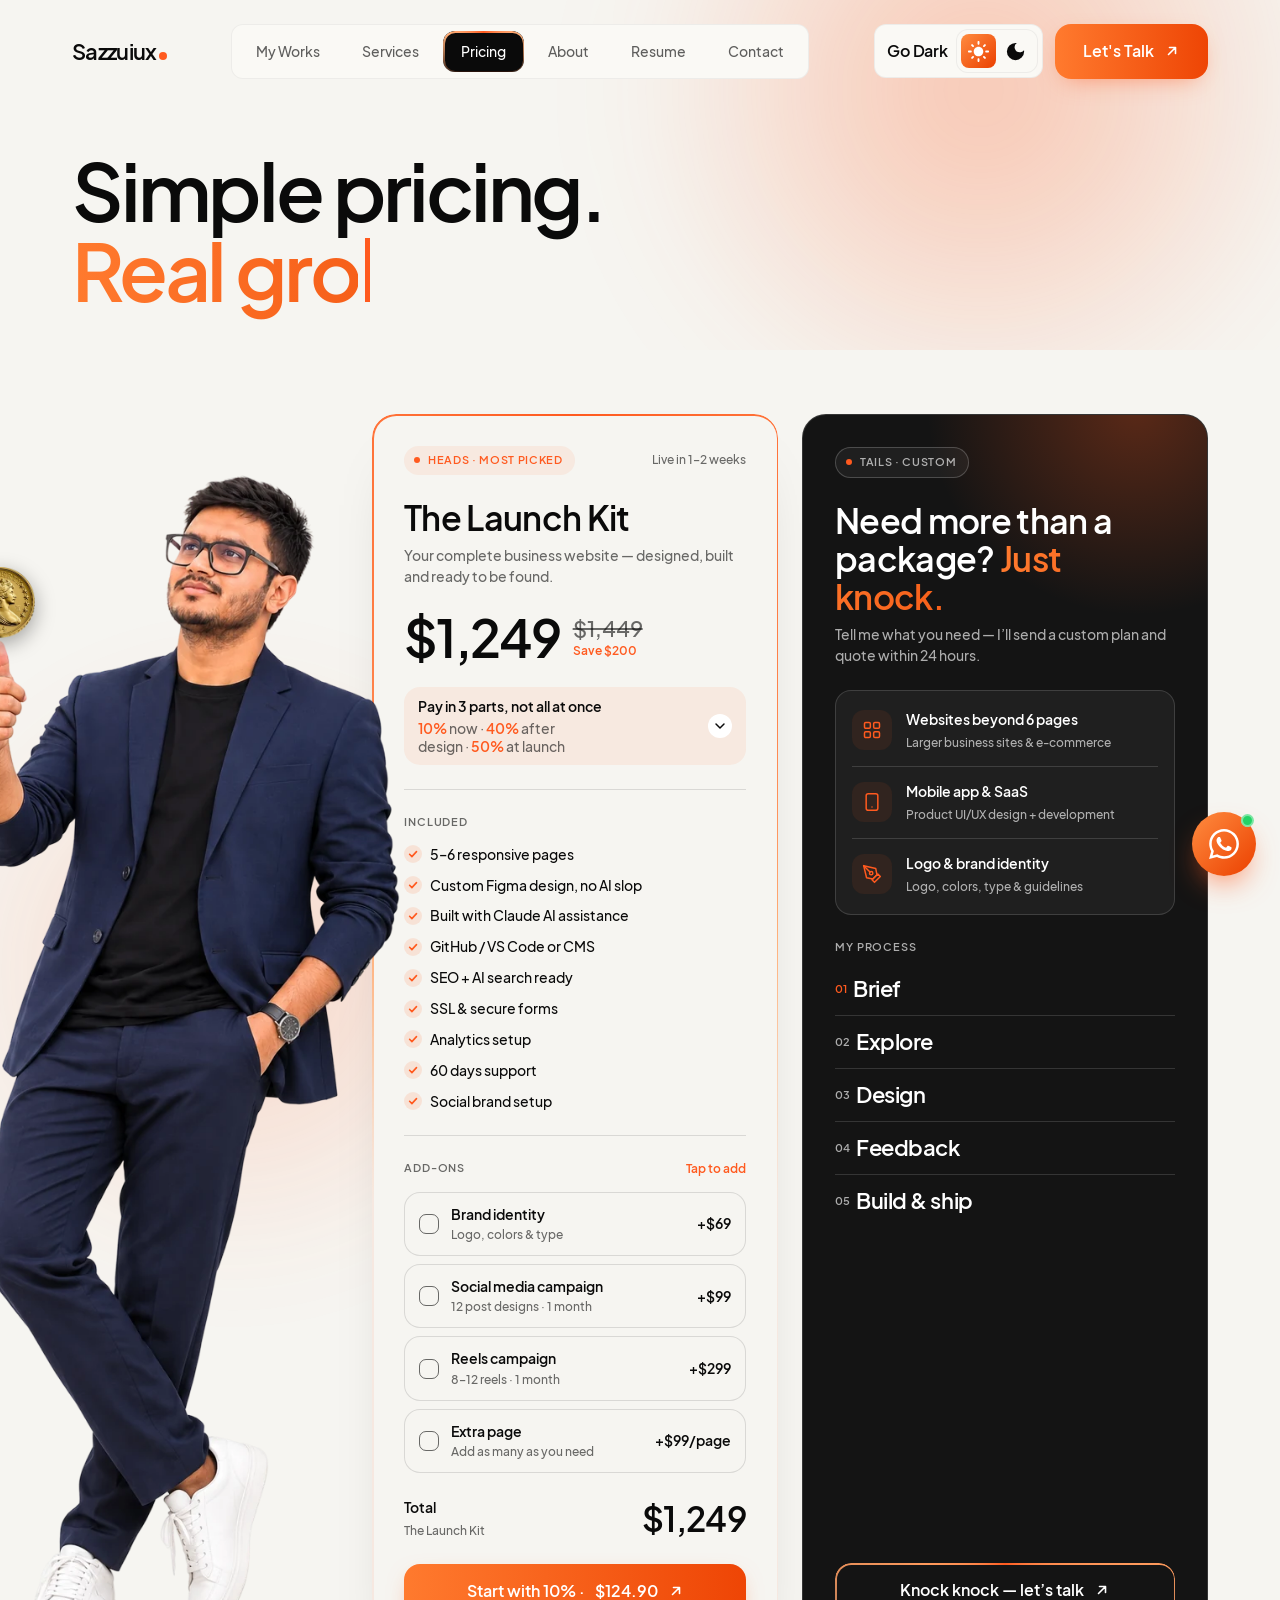
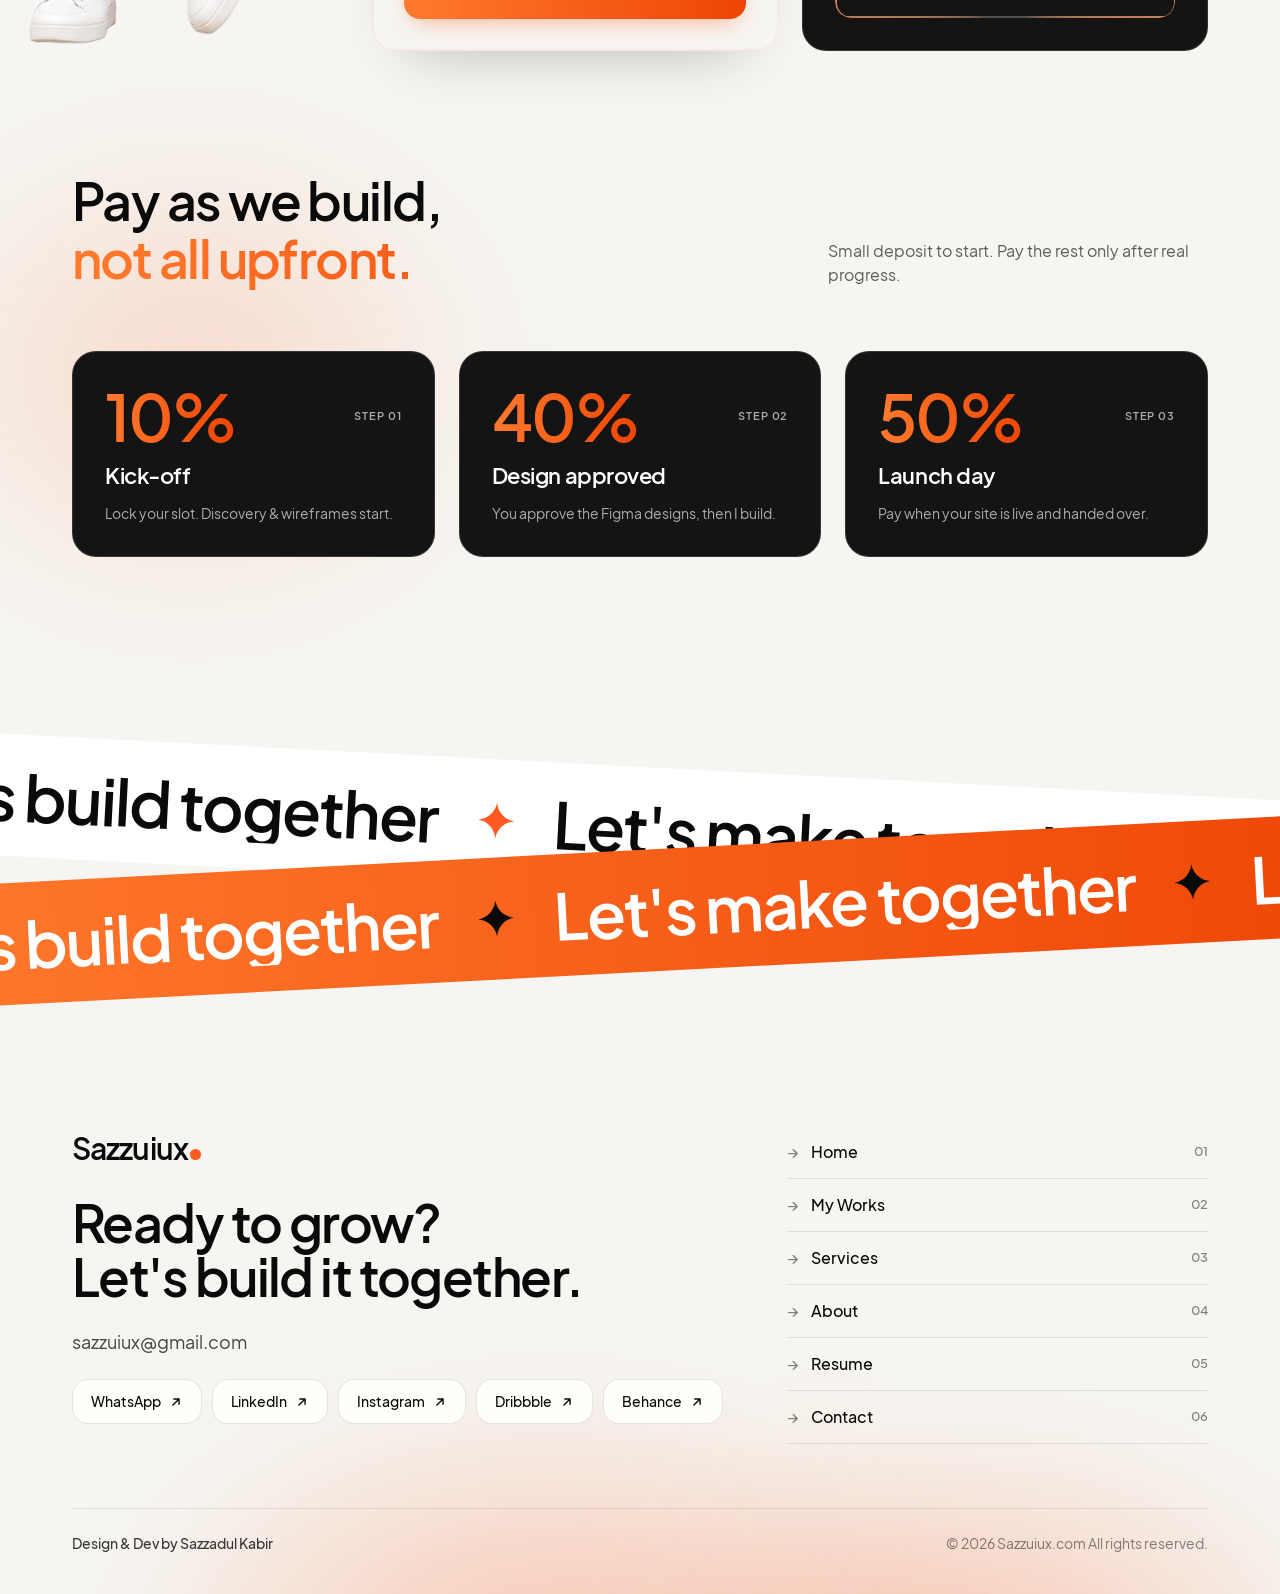
==== commit e0a3da47: "Pricing: independent feature columns, tighter two-line payment summary Co-Authored-By: Claude Opus 5" ====
--- a/pricing/index.html
+++ b/pricing/index.html
@@ -32,7 +32,7 @@
   <link rel="icon" href="/assets/img/favicon-192.png" type="image/png" sizes="192x192">
   <link rel="icon" href="/assets/img/favicon.svg" type="image/svg+xml">
   <link rel="preload" as="font" type="font/woff2" href="/assets/fonts/PlusJakartaSans-SemiBold.woff2" crossorigin>
-  <link rel="stylesheet" href="/assets/css/style.min.css?v=0b972a03">
+  <link rel="stylesheet" href="/assets/css/style.min.css?v=612edbaf">
 </head>
 <body>
   <a class="skip-link" href="/pricing/" data-to="main">Skip to content</a>
@@ -130,17 +130,21 @@
             <hr>
             <div class="pcard__block">
               <p class="pcard__label">Included</p>
-              <ul class="pfeat">
-                <li>5–6 responsive pages</li>
-                <li>Custom Figma design, no AI slop</li>
-                <li>Built with Claude AI assistance</li>
-                <li>GitHub / VS Code or CMS</li>
+              <div class="pfeat">
+                <ul>
+                  <li>5–6 responsive pages</li>
+                  <li>Custom Figma design, no AI slop</li>
+                  <li>Built with Claude AI assistance</li>
+                  <li>GitHub / VS Code or CMS</li>
+                </ul>
+                <ul>
                 <li>SEO + AI search ready</li>
                 <li>SSL &amp; secure forms</li>
                 <li>Analytics setup</li>
                 <li>60 days support</li>
                 <li>Social brand setup</li>
-              </ul>
+                </ul>
+              </div>
             </div>
             <hr>
             <div class="pcard__block">
--- a/assets/css/style.min.css
+++ b/assets/css/style.min.css
@@ -1 +1 @@
-@font-face{font-family: "Plus Jakarta Sans";font-style: normal;font-weight: 400;font-display: swap;src: url("/assets/fonts/PlusJakartaSans-Regular.woff2") format("woff2")}@font-face{font-family: "Plus Jakarta Sans";font-style: normal;font-weight: 500;font-display: swap;src: url("/assets/fonts/PlusJakartaSans-Medium.woff2") format("woff2")}@font-face{font-family: "Plus Jakarta Sans";font-style: normal;font-weight: 600;font-display: swap;src: url("/assets/fonts/PlusJakartaSans-SemiBold.woff2") format("woff2")}:root{--black: #0a0a0a;--surface: #141414;--light: #f6f5f1;--white: #ffffff;--orange: #ff5a1f;--orange-light: #ff7a2e;--orange-dark: #ee4505;--grad: linear-gradient(90deg,#ff7a2e 0%,#ee4505 100%);--grad-diag: linear-gradient(135deg,#ff8c40 0%,#eb4000 100%);--text-white-muted: rgba(255,255,255,0.65);--text-black-muted: rgba(10,10,10,0.6);--border-dark: rgba(255,255,255,0.14);--border-light: rgba(10,10,10,0.12);--radius: 16px;--container: 1296px;--margin: 72px;--section-y: 120px;--space-xl: 64px;--space-lg: 40px;--space-md: 24px;--space-sm: 12px;--space-xs: 8px;--t-display: 78px;--t-numeral: 150px;--t-marquee: 64px;--t-h2: 80px;--t-h3: 52px;--t-h4: 34px;--t-h5: 22px;--t-body-lg: 18px;--t-body: 16px;--t-small: 14px;--t-label: 12px;--font: "Plus Jakarta Sans",ui-sans-serif,system-ui,-apple-system,"Segoe UI",sans-serif;--ease: cubic-bezier(0.22,1,0.36,1)}@media (max-width: 1023px){:root{--margin: 24px;--section-y: 96px;--space-xl: 48px;--space-lg: 32px;--space-md: 20px;--t-display: 60px;--t-numeral: 110px;--t-marquee: 48px;--t-h2: 56px;--t-h3: 40px;--t-h4: 28px;--t-h5: 20px;--t-body-lg: 17px;--t-body: 15px}}@media (max-width: 767px){:root{--section-y: 72px;--space-xl: 32px;--space-lg: 24px;--space-md: 16px;--space-sm: 12px;--space-xs: 6px;--t-display: 32px;--t-numeral: 72px;--t-marquee: 32px;--t-h2: 40px;--t-h3: 30px;--t-h4: 24px;--t-h5: 18px;--t-body-lg: 16px;--t-body: 15px;--t-small: 13px;--t-label: 11px}}*,*::before,*::after{box-sizing: border-box}html{scroll-behavior: smooth;-webkit-text-size-adjust: 100%}body{margin: 0;font-family: var(--font);font-size: var(--t-body);line-height: 1.5;color: var(--white);background: var(--black);-webkit-font-smoothing: antialiased;overflow-x: hidden}img{display: block;max-width: 100%}a{color: inherit;text-decoration: none}button{font: inherit;color: inherit;background: none;border: 0;padding: 0;cursor: pointer}input,textarea{font: inherit;color: inherit}h1,h2,h3,h4,h5,p{margin: 0}h1,h2,h3,h4,h5{font-weight: 600;letter-spacing: -0.03em;line-height: 1.05}ul{margin: 0;padding: 0;list-style: none}::selection{background: var(--orange);color: var(--white)}.container{width: 100%;max-width: calc(var(--container) + var(--margin) * 2);margin-inline: auto;padding-inline: var(--margin)}.section{padding-block: var(--section-y);position: relative}.section--dark{background: var(--black);color: var(--white)}.section--light{background: var(--light);color: var(--black)}.clip{overflow: hidden}.sr-only{position: absolute;width: 1px;height: 1px;padding: 0;margin: -1px;overflow: hidden;clip: rect(0,0,0,0);white-space: nowrap;border: 0}.skip-link{position: fixed;top: 12px;left: 12px;z-index: 1000;padding: 10px 16px;background: var(--orange);color: var(--white);border-radius: 12px;transform: translateY(-200%);transition: transform 0.2s}.skip-link:focus{transform: none}:focus-visible{outline: 2px solid var(--orange);outline-offset: 3px;border-radius: 6px}.t-h2{font-size: var(--t-h2);letter-spacing: -0.04em;line-height: 1}.t-h3{font-size: var(--t-h3);line-height: 1.12}.t-h4{font-size: var(--t-h4)}.t-h5{font-size: var(--t-h5);letter-spacing: -0.02em}.t-lg{font-size: var(--t-body-lg);line-height: 1.6}.t-small{font-size: var(--t-small)}.t-label{font-size: var(--t-label);font-weight: 500;letter-spacing: 0.08em;text-transform: uppercase}.muted-dark{color: var(--text-white-muted)}.muted-light{color: var(--text-black-muted)}.grad-text{background: var(--grad);background-size: 200% 100%;-webkit-background-clip: text;background-clip: text;color: transparent;animation: gradShift 6s ease-in-out infinite}.orange{color: var(--orange)}.chip-hl{display: inline-block;background: var(--orange);color: var(--black);padding: 0 0.12em 0.02em;line-height: 1.08}.label{display: inline-flex;align-items: center;gap: 10px;padding: 8px 16px 8px 14px;border-radius: var(--radius);font-size: var(--t-label);font-weight: 500;letter-spacing: 0.08em;text-transform: uppercase}.label::before{content: "";width: 7px;height: 7px;border-radius: 50%;background: var(--orange)}.label--dark{background: rgba(255,255,255,.05);border: 1px solid var(--border-dark);color: rgba(255,255,255,.8)}.label--light{background: rgba(10,10,10,.05);border: 1px solid rgba(10,10,10,.14);color: rgba(10,10,10,.8)}.sec-head{display: flex;flex-wrap: wrap;align-items: flex-end;justify-content: space-between;gap: var(--space-lg);margin-bottom: var(--space-xl)}.sec-head__title{display: flex;flex-direction: column;align-items: flex-start;gap: var(--space-md)}.sec-head__desc{max-width: 380px;min-width: 260px;flex: 1 1 260px}@media (min-width: 1024px){.sec-head__desc{flex: 0 1 380px}}.btn{--pad-x: 28px;--pad-y: 16px;position: relative;display: inline-flex;align-items: center;justify-content: center;gap: 10px;padding: var(--pad-y) var(--pad-x);border-radius: var(--radius);font-size: 16px;font-weight: 600;line-height: 1.4;white-space: nowrap;transition: transform 0.3s var(--ease),background-color 0.3s,border-color 0.3s,box-shadow 0.3s;isolation: isolate;overflow: hidden}@media (max-width: 1023px){.btn{--pad-x: 24px;--pad-y: 14px;font-size: 15px}}@media (max-width: 767px){.btn{--pad-x: 20px;--pad-y: 12px;font-size: 14px;gap: 8px}}.btn svg{width: 16px;height: 16px;flex: none;transition: transform 0.35s var(--ease)}.btn:hover svg{transform: translate(2px,-2px)}.btn:active{transform: scale(0.97)}.btn--primary{color: var(--white);background: linear-gradient(90deg,#ff7a2e,#ee4505,#ff7a2e);background-size: 200% 100%;background-position: 0% 0;box-shadow: 0 8px 24px -10px rgba(255,90,31,0.6);transition: background-position 0.6s var(--ease),transform 0.3s var(--ease),box-shadow 0.3s}.btn--primary:hover{background-position: 100% 0;box-shadow: 0 12px 30px -10px rgba(255,90,31,0.8)}.btn--ghost-dark{color: var(--white);--base: rgba(255,255,255,.25)}.btn--ghost-dark:hover{background: rgba(255,255,255,.08)}.btn--ghost-light{color: var(--black);--base: rgba(10,10,10,.22)}.btn--ghost-light:hover{background: rgba(10,10,10,.06)}@property --ang{syntax: "<angle>";inherits: false;initial-value: 0deg}.btn--ghost-dark::before,.btn--ghost-light::before{content: "";position: absolute;inset: 0;z-index: -1;border-radius: inherit;padding: 1.5px;pointer-events: none;background: conic-gradient(from var(--ang),#ff5a1f,#ff9a5c 22%,var(--base) 40%,var(--base) 60%,#ff9a5c 80%,#ff5a1f);-webkit-mask: linear-gradient(#000 0 0) content-box,linear-gradient(#000 0 0);-webkit-mask-composite: xor;mask-composite: exclude;animation: borderSpin 3s linear infinite}@keyframes borderSpin{to{--ang: 360deg}}.btn--block{width: 100%}.btn-row{display: flex;flex-wrap: wrap;gap: var(--space-sm)}.glow{position: absolute;pointer-events: none;border-radius: 50%;background: radial-gradient(closest-side,rgba(255,90,31,0.5),rgba(255,90,31,0));filter: blur(60px);z-index: 0;animation: glowFloat 16s ease-in-out infinite alternate}.glow--b{animation-duration: 21s;animation-delay: -6s}@keyframes glowFloat{0%{transform: translate3d(0,0,0) scale(1)}33%{transform: translate3d(6%,-8%,0) scale(1.12)}66%{transform: translate3d(-7%,5%,0) scale(0.92)}100%{transform: translate3d(4%,7%,0) scale(1.06)}}@keyframes gradShift{0%,100%{background-position: 0% 50%}50%{background-position: 100% 50%}}@keyframes spin{to{transform: rotate(360deg)}}@keyframes marquee{to{transform: translate3d(-50%,0,0)}}@keyframes blink{50%{opacity: 0}}.nav{position: fixed;inset: 0 0 auto 0;z-index: 100;padding-block: 24px;transition: padding 0.4s var(--ease),background 0.4s,backdrop-filter 0.4s,border-color 0.4s;border-bottom: 1px solid transparent}.nav.is-scrolled{padding-block: 12px;background: rgba(10,10,10,0.72);backdrop-filter: blur(16px);-webkit-backdrop-filter: blur(16px);border-bottom-color: rgba(255,255,255,0.06)}.nav__inner{display: flex;align-items: center;justify-content: space-between;gap: 16px}.logo{display: inline-flex;align-items: baseline;gap: 2px;font-size: 22px;font-weight: 600;letter-spacing: -0.03em;color: var(--white)}.logo__dot{width: 0.36em;height: 0.36em;border-radius: 50%;background: var(--orange);flex: none}@media (max-width: 1023px){.logo{font-size: 20px}}@media (max-width: 767px){.logo{font-size: 18px}}.nav__links{display: flex;gap: 6px;padding: 6px;border-radius: 12px;background: rgba(255,255,255,0.06);border: 1px solid rgba(255,255,255,0.1)}.nav__links a{padding: 10px 18px;border-radius: 12px;font-size: 14px;font-weight: 500;color: var(--text-white-muted);transition: color 0.25s,background 0.25s}.nav__links a:hover{color: var(--white)}.nav__links a.is-active{color: var(--white);background: rgba(255,255,255,0.1)}.nav__actions{display: flex;align-items: center;gap: 12px}.nav__menu-btn{display: none;width: 44px;height: 44px;border-radius: 12px;border: 1px solid rgba(255,255,255,.2);align-items: center;justify-content: center}.nav__menu-btn span,.nav__menu-btn span::before,.nav__menu-btn span::after{display: block;width: 16px;height: 1.6px;background: var(--white);border-radius: 2px;position: relative;transition: transform 0.3s var(--ease),opacity 0.2s}.nav__menu-btn span::before,.nav__menu-btn span::after{content: "";position: absolute;left: 0}.nav__menu-btn span::before{top: -5px}.nav__menu-btn span::after{top: 5px}.nav.is-open .nav__menu-btn span{background: transparent}.nav.is-open .nav__menu-btn span::before{transform: translateY(5px) rotate(45deg)}.nav.is-open .nav__menu-btn span::after{transform: translateY(-5px) rotate(-45deg)}.nav__panel{display: none;margin-top: 16px;padding: 8px 20px 20px;border-radius: var(--radius);background: var(--surface);border: 1px solid var(--border-dark)}.nav__panel a.panel-link{display: flex;align-items: center;justify-content: space-between;padding: 16px 0;border-bottom: 1px solid var(--border-dark);font-size: var(--t-h5);font-weight: 600;letter-spacing: -0.02em}.nav__panel a.panel-link.is-active{color: var(--orange)}.nav__panel a.panel-link.is-active span::before{content: "";display: inline-block;width: 8px;height: 8px;border-radius: 50%;background: var(--orange);margin-right: 12px;vertical-align: middle}.nav__panel .btn{margin-top: 24px}@media (max-width: 1023px){.nav__links{display: none}.nav__menu-btn{display: inline-flex}.nav.is-open{background: rgba(10,10,10,0.96);backdrop-filter: blur(16px)}.nav__panel{display: block;overflow: hidden;max-height: 0;margin-top: 0;padding-block: 0;opacity: 0;visibility: hidden;transform: translateY(-10px);border-color: transparent;transition: max-height 0.5s var(--ease),margin-top 0.5s var(--ease),padding 0.5s var(--ease),opacity 0.35s ease,transform 0.5s var(--ease),visibility 0s linear 0.5s,border-color 0.3s}.nav.is-open .nav__panel{max-height: 560px;margin-top: 16px;padding-block: 8px 20px;opacity: 1;visibility: visible;transform: none;border-color: var(--border-dark);transition-delay: 0s}.nav{transition: padding 0.4s var(--ease),background 0.45s ease,backdrop-filter 0.4s,border-color 0.4s}}@media (max-width: 767px){.nav__actions .btn{display: none}}@keyframes panelIn{from{opacity: 0;transform: translateY(-8px)}}.hero{position: relative;min-height: 100vh;min-height: 100svh;overflow: hidden;display: flex;align-items: stretch;padding-top: 112px}.hero .glow--1{width: 760px;height: 760px;right: 4%;top: 6%}.hero__inner{position: relative;z-index: 1;display: grid;grid-template-columns: minmax(0,1fr) minmax(0,540px);gap: var(--space-lg);align-items: center;width: 100%}.hero__copy{padding-block: var(--space-xl);max-width: 760px}.hero__title{font-size: var(--t-display);letter-spacing: -0.04em;line-height: 1.1}.hero__title .chip-hl{margin-bottom: 2px}.hero__role{display: flex;align-items: center;gap: 0.2em;white-space: nowrap}.hero__rotator{display: inline-flex;align-items: center}.hero__rotator .grad-text{padding-bottom: 0.18em;margin-bottom: -0.18em}.r-rotator{display: inline-block;white-space: nowrap;min-height: 1em;vertical-align: top}.r-rotator .caret{display: inline-block;width: 0.06em;height: 0.8em;margin-left: 0.08em;background: var(--orange);animation: blink 1s steps(1) infinite}.hero__rotator .caret{display: inline-block;width: 4px;height: 0.85em;margin-left: 6px;background: var(--orange);animation: blink 1s steps(1) infinite}.hero__bio{margin-top: var(--space-lg);max-width: 600px}.hero .btn-row{margin-top: var(--space-lg)}.hero__photo{position: relative;align-self: end;justify-self: end;width: 100%;max-width: 540px;aspect-ratio: 613 / 920;margin-bottom: 0}.hero__ring{position: absolute;left: 0;right: 0;top: 6%;aspect-ratio: 1;border-radius: 50%;border: 1px solid rgba(255,255,255,0.08)}.hero__photo .fade{position: absolute;inset: auto 0 0 0;height: 22%;z-index: 3;pointer-events: none;background: linear-gradient(to bottom,rgba(10,10,10,0),var(--black))}.reveal-photo{position: relative;touch-action: pan-y}.reveal-photo img{position: absolute;inset: 0;width: 100%;height: 100%;object-fit: cover;user-select: none;-webkit-user-drag: none}.reveal-photo .robot{z-index: 2;-webkit-mask-image: radial-gradient(circle var(--r,100px) at var(--mx,62%) var(--my,33%),#000 97%,transparent 100%);mask-image: radial-gradient(circle var(--r,100px) at var(--mx,62%) var(--my,33%),#000 97%,transparent 100%)}.reveal-photo .lens{position: absolute;z-index: 4;pointer-events: none;width: calc(var(--r,100px) * 2);aspect-ratio: 1;left: var(--mx,62%);top: var(--my,33%);transform: translate(-50%,-50%);border-radius: 50%;border: 2px solid var(--orange);box-shadow: 0 0 0 8px rgba(255,90,31,0.08),0 0 40px rgba(255,90,31,0.35)}.trusted{border-top: 1px solid rgba(255,255,255,.1);padding-block: var(--space-lg);background: var(--black)}.trusted__inner{display: flex;align-items: center;gap: var(--space-xl)}.trusted__label{flex: none;font-size: 18px;font-weight: 600;line-height: 1.3;color: rgba(255,255,255,.9)}.marquee{position: relative;overflow: hidden;flex: 1;min-width: 0;-webkit-mask-image: linear-gradient(90deg,transparent,#000 10%,#000 88%,transparent);mask-image: linear-gradient(90deg,transparent,#000 10%,#000 88%,transparent)}.marquee__track{display: flex;width: max-content;animation: marquee var(--dur,40s) linear infinite}.marquee__track--rev{animation-direction: reverse}.marquee:hover .marquee__track.pause-hover{animation-play-state: paused}.logos{display: flex;align-items: center;gap: 72px;padding-right: 72px}.logos img{height: 30px;width: auto;opacity: 0.55;transition: opacity 0.3s}.logos img:hover{opacity: 1}@media (max-width: 767px){.trusted__inner{flex-direction: column;align-items: flex-start;gap: var(--space-md)}.trusted__label{font-size: 16px}.marquee{width: 100%}.logos{gap: 40px;padding-right: 40px}.logos img{height: 22px}}.about__grid{display: grid;grid-template-columns: minmax(0,1fr) 440px;gap: var(--space-xl);align-items: center}.about__copy{display: flex;flex-direction: column;align-items: flex-start;gap: var(--space-lg)}.scroll-text{font-size: var(--t-h3);font-weight: 600;letter-spacing: -0.03em;line-height: 1.18}.scroll-text .w{color: rgba(10,10,10,0.16);transition: color 0.25s linear}.scroll-text .w.on{color: var(--black)}.stats{display: flex;flex-wrap: wrap;gap: var(--space-lg);width: 100%;border-top: 1px solid var(--border-light);padding-top: var(--space-md)}.stat{flex: 1 1 160px;display: flex;flex-direction: column;gap: 6px}.stat .t-label{color: rgba(10,10,10,.45)}.stat strong{font-size: var(--t-small);font-weight: 600;letter-spacing: 0.06em;text-transform: uppercase}.about__photo{position: relative;width: 100%;max-width: 440px;justify-self: center;padding: 20px 20px 0}.photo-card{background: var(--light);border-radius: var(--radius);padding: 12px 12px 22px;transform: rotate(3deg);border: 1px solid rgba(10,10,10,.05);box-shadow: 0 30px 60px -24px rgba(0,0,0,.22);transition: transform 0.6s var(--ease)}.photo-card:hover{transform: rotate(1deg) translateY(-4px)}.photo-card__img{border-radius: var(--radius);overflow: hidden;aspect-ratio: 376 / 480}.photo-card__img img{width: 100%;height: 100%;object-fit: cover}.photo-card__meta{padding: 14px 12px 0;color: var(--black)}.photo-card__meta .t-label{color: var(--black)}.photo-card__meta p{font-size: 14px;font-weight: 600;margin-top: 4px}.sticker{position: absolute;z-index: 2;top: 7px;left: 50%;transform: translateX(-50%) rotate(3.3deg);white-space: nowrap;padding: 10px 16px;border-radius: var(--radius);background: var(--orange);color: var(--white);font-size: 14px;font-weight: 600;box-shadow: 0 10px 24px -10px rgba(255,90,31,.7)}@media (max-width: 1023px){.about__grid{grid-template-columns: 1fr}.about__photo{max-width: 420px}}.showcase{padding-block: var(--space-xl);display: flex;flex-direction: column;gap: var(--space-lg)}.tags{display: flex;align-items: center;gap: 36px;padding-right: 36px}.tags span{font-size: var(--t-h4);font-weight: 500;letter-spacing: -0.02em;white-space: nowrap;color: var(--black)}.tags i{width: 10px;height: 10px;border-radius: 50%;background: var(--orange);flex: none}.shots{display: flex;gap: 28px;padding-right: 28px}.shot{width: 533px;aspect-ratio: 533 / 400;border-radius: var(--radius);overflow: hidden;flex: none;background: #ddd}.shot img{width: 100%;height: 100%;object-fit: cover;transition: transform 0.8s var(--ease)}.shot:hover img{transform: scale(1.04)}.showcase .marquee{-webkit-mask-image: none;mask-image: none}@media (max-width: 1023px){.shot{width: 420px}.tags{gap: 28px;padding-right: 28px}}@media (max-width: 767px){.shot{width: 280px}.shots{gap: 16px;padding-right: 16px}.tags{gap: 20px;padding-right: 20px}.tags i{width: 8px;height: 8px}}.services__body{display: grid;grid-template-columns: minmax(0,1fr) minmax(300px,500px);gap: var(--space-lg);align-items: start}.svc{position: relative;border-top: 1px solid var(--border-dark);transition: opacity 0.5s var(--ease)}.svc.is-dim{opacity: 0.25}.svc__btn{display: flex;align-items: center;gap: var(--space-md);width: 100%;text-align: left;padding: var(--space-md) 0;transition: padding 0.45s var(--ease)}.svc.is-active .svc__btn{padding-left: 24px}.svc::before{content: "";position: absolute;left: 0;top: 18px;bottom: 18px;width: 3px;border-radius: 2px;background: var(--orange);transform: scaleY(0);transform-origin: top;transition: transform 0.45s var(--ease)}.svc.is-active::before{transform: scaleY(1)}.svc__content{flex: 1;min-width: 0;display: flex;flex-direction: column;gap: 6px}.svc__meta{display: flex;align-items: center;gap: 10px;font-size: 12px;letter-spacing: 0.08em;color: rgba(255,255,255,.5)}.svc__meta i{width: 20px;height: 10px;border-radius: 3px;background: rgba(255,255,255,.25);transition: background 0.3s}.svc.is-active .svc__meta i{background: var(--orange)}.svc__title{font-size: var(--t-h4);font-weight: 500;letter-spacing: -0.03em;color: rgba(255,255,255,.85);transition: color 0.3s}.svc.is-active .svc__title{color: var(--white)}.svc__desc{color: rgba(255,255,255,.55)}.svc__arrow{flex: none;width: 44px;height: 44px;border-radius: var(--radius);border: 1px solid rgba(255,255,255,.2);display: grid;place-items: center;transition: background 0.3s,border-color 0.3s,transform 0.4s var(--ease)}.svc__arrow svg{width: 18px;height: 18px}.svc.is-active .svc__arrow{background: var(--grad);border-color: transparent;color: var(--white)}.svc__btn:hover .svc__arrow{transform: rotate(45deg)}.svc-card{position: sticky;top: 110px;border-radius: var(--radius);color: var(--black);overflow: hidden;background: linear-gradient(135deg,#ff9a4d,#ff5a1f 45%,#e43c00);background-size: 220% 220%;animation: gradShift 10s ease-in-out infinite;padding: var(--space-lg) var(--space-lg);box-shadow: 0 40px 80px -40px rgba(255,90,31,0.6)}.svc-card__label{color: rgba(10,10,10,.7)}.svc-card__num{font-size: var(--t-numeral);font-weight: 600;letter-spacing: -0.05em;line-height: 1;margin-top: 8px}.svc-card__title{font-size: var(--t-h3);line-height: 1.05;margin-top: var(--space-xl)}.svc-card__list{margin-top: var(--space-lg)}.svc-card__list li{padding: 13px 0;border-top: 1px solid rgba(10,10,10,.2);font-weight: 500}.svc-card .swap{transition: opacity 0.35s var(--ease),transform 0.45s var(--ease)}.svc-card.is-swapping .swap{opacity: 0;transform: translateY(10px)}@media (max-width: 1023px){.services__body{grid-template-columns: 1fr}.svc-card{position: relative;top: 0;margin: 4px 0 var(--space-md)}.svc-card__title{margin-top: var(--space-lg)}}@media (max-width: 767px){.svc-card{padding: var(--space-lg) var(--space-md)}.svc__arrow{width: 40px;height: 40px}}.works__list{display: flex;flex-direction: column;gap: var(--space-lg)}.work{position: sticky;top: calc(96px + var(--i) * 18px);display: grid;grid-template-columns: minmax(0,760fr) minmax(280px,440fr) auto;gap: var(--space-lg);padding: var(--space-md);border-radius: var(--radius);background: var(--surface);border: 1px solid var(--border-dark);transform-origin: 50% 0;box-shadow: 0 -30px 60px -30px rgba(0,0,0,.8)}.work__cover{position: relative;border-radius: var(--radius);overflow: hidden;aspect-ratio: 760 / 552;background: linear-gradient(135deg,#222,#0d0d0d)}.work__cover .glow{width: 70%;aspect-ratio: 1;height: auto}.work__cover .mock{position: absolute;inset: 0;width: 100%;height: 100%;object-fit: cover;transition: transform 0.8s var(--ease)}.work__cover:hover .mock{transform: scale(1.03)}.work__pills{position: absolute;z-index: 2;inset: 18px 18px auto 18px;display: flex;justify-content: space-between;gap: 8px}.pill{padding: 6px 12px;border-radius: 8px;font-size: 11px;font-weight: 600;letter-spacing: 0.06em}.pill--dark{background: rgba(10,10,10,.75);color: var(--white)}.pill--orange{background: var(--grad);color: var(--white)}.work__info{display: flex;flex-direction: column;gap: var(--space-sm);padding-block: 4px}.work__num{display: flex;align-items: flex-end;gap: 8px}.work__num b{font-size: var(--t-h2);font-weight: 600;letter-spacing: -0.04em;line-height: 0.9}.work__num small{font-size: 14px;color: rgba(255,255,255,.5);letter-spacing: 0.08em}.work__name{font-size: var(--t-h3);margin-top: auto}.work__meta{color: rgba(255,255,255,.5)}.work__desc{color: rgba(255,255,255,.7);max-width: 400px;line-height: 1.6}.work__info .btn-row{margin-top: var(--space-sm)}.work__ticks{display: flex;flex-direction: column;gap: 10px;padding-top: 16px}.work__ticks i{display: block;width: 18px;height: 2px;background: rgba(255,255,255,.25)}.work__ticks i.on{width: 36px;background: var(--orange)}@media (max-width: 1023px){.work{grid-template-columns: 1fr}.work__ticks{display: none}.work__name{margin-top: var(--space-sm)}}.process__body{display: flex;flex-wrap: wrap;align-items: center;gap: var(--space-xl)}.sheet{flex: 1 1 520px;min-width: 0;background: var(--white);color: var(--black);border-radius: var(--radius);padding: var(--space-lg);transform: rotate(-1.5deg);box-shadow: 0 24px 60px rgba(0,0,0,.12)}.sheet__head{display: flex;justify-content: space-between;align-items: flex-start;gap: 12px;padding-bottom: 20px;border-bottom: 2px solid var(--black)}.sheet__head h3{font-size: var(--t-h4)}.sheet__head .t-label{color: rgba(10,10,10,.5);margin-top: 6px}.badge-no{padding: 6px 12px;border: 1.5px solid rgba(10,10,10,.6);border-radius: 8px;font-size: 12px;font-weight: 600;letter-spacing: 0.08em;white-space: nowrap}.sheet__cols{display: grid;grid-template-columns: 230px 170px 1fr;padding: 16px 0 12px;color: rgba(10,10,10,.45)}.step{display: grid;grid-template-columns: 230px 170px 1fr;align-items: center;gap: 0;padding: var(--space-md) 0;border-top: 1px solid var(--border-light);width: 100%;text-align: left;transition: background 0.3s}.step__name{display: flex;align-items: center;gap: 10px}.step__name .check{width: 20px;height: 20px;flex: none;color: var(--black);opacity: 0;transform: scale(0.5);transition: opacity 0.3s,transform 0.4s var(--ease);margin-left: -2px}.step.done .check{opacity: 1;transform: none}.step__name .no{font-size: 12px;letter-spacing: 0.06em;color: rgba(10,10,10,.5)}.step__name strong{font-size: var(--t-h5);font-weight: 600;letter-spacing: -0.02em}.when{justify-self: start;padding: 5px 10px;border-radius: 6px;background: rgba(10,10,10,.06);font-size: 11px;font-weight: 600;letter-spacing: 0.08em;text-transform: uppercase;transition: background 0.3s,color 0.3s}.step.is-active .when{background: var(--orange);color: var(--black)}.step__desc{color: rgba(10,10,10,.75);line-height: 1.5}.sheet__foot{display: flex;flex-wrap: wrap;justify-content: space-between;align-items: center;gap: 12px;padding-top: 24px;border-top: 1px solid var(--border-light)}.sheet__foot small{font-size: 12px;letter-spacing: 0.04em;color: rgba(10,10,10,.5)}.sheet__foot strong{font-size: var(--t-h5)}.status{flex: 0 0 340px;background: var(--black);color: var(--white);border-radius: var(--radius);padding: var(--space-md);display: flex;flex-direction: column;gap: 16px;box-shadow: 0 30px 60px -20px rgba(0,0,0,.35)}.status__top{display: flex;justify-content: space-between;align-items: center;font-size: 11px;font-weight: 600;letter-spacing: 0.1em}.status__top span:first-child{display: inline-flex;align-items: center;gap: 8px}.status__top span:first-child::before{content: "";width: 8px;height: 8px;border-radius: 50%;background: var(--orange);animation: blink 1.4s steps(1) infinite}.status__top span:last-child{color: rgba(255,255,255,.5)}.status__title{font-size: 28px;letter-spacing: -0.03em}.status__when{color: rgba(255,255,255,.6);margin-top: 2px}.progress{position: relative;height: 8px;display: flex;justify-content: space-between;align-items: center}.progress::before{content: "";position: absolute;left: 0;right: 0;top: 3px;height: 2px;background: rgba(255,255,255,.15)}.progress__bar{position: absolute;left: 0;top: 3px;height: 2px;background: var(--orange);width: 0;transition: width 0.6s var(--ease)}.progress i{position: relative;width: 8px;height: 8px;background: var(--black);border: 1px solid rgba(255,255,255,.4);transition: background 0.3s,border-color 0.3s}.progress i.on{background: var(--orange);border-color: var(--orange)}.status__next{color: rgba(255,255,255,.6)}.status .swap{transition: opacity 0.3s}.status.is-swapping .swap{opacity: 0}@media (max-width: 1023px){.status{flex: 1 1 100%}.sheet{flex-basis: 100%}}@media (max-width: 767px){.sheet{transform: none;padding: var(--space-lg) var(--space-md)}.sheet__cols{display: none}.step{grid-template-columns: 1fr;gap: 8px}.sheet__head h3{font-size: 24px}}.notes{display: flex;flex-wrap: wrap;justify-content: center;gap: var(--space-lg) var(--space-md);padding-top: 12px}.note{--rot: 0deg;position: relative;width: 392px;max-width: 100%;background: var(--light);color: var(--black);border-radius: var(--radius);padding: var(--space-lg);display: flex;flex-direction: column;gap: var(--space-sm);transform: rotate(var(--rot));box-shadow: 0 16px 40px rgba(0,0,0,.35);transition: transform 0.6s var(--ease)}.note:hover{transform: rotate(0deg) translateY(-6px)}.note::before{content: "";position: absolute;left: 50%;top: -12px;width: 110px;height: 26px;margin-left: -55px;background: rgba(255,90,31,0.88);transform: rotate(-3deg)}.note__no{color: rgba(10,10,10,.5);padding-bottom: 12px;border-bottom: 1.5px solid rgba(10,10,10,.15)}.note__q{font-size: 44px;font-weight: 600;line-height: 0.6;margin-top: 10px}.note blockquote{margin: 0;font-size: var(--t-body-lg);font-weight: 500;line-height: 1.4;letter-spacing: -0.01em}.note__who{display: flex;align-items: center;gap: 12px;padding-top: 8px;margin-top: auto}.note__who img{width: 44px;height: 44px;border-radius: 50%;object-fit: cover}.note__who b{display: block;font-size: 14px;font-weight: 600}.note__who small{display: block;font-size: 10.5px;letter-spacing: 0.08em;text-transform: uppercase;color: rgba(10,10,10,.5)}@media (max-width: 1023px){.note{width: calc(50% - var(--space-md) / 2);min-width: 280px}}@media (max-width: 767px){.note{width: 100%;padding: var(--space-lg) var(--space-md)}}.contact{overflow: hidden}.contact .glow--1{width: 700px;height: 560px;right: -8%;top: -18%}.contact .glow--2{width: 600px;height: 460px;left: -12%;bottom: -20%}.contact__grid{position: relative;z-index: 1;display: grid;grid-template-columns: 1fr 1fr;gap: var(--space-xl)}.contact__pitch{display: flex;flex-direction: column;align-items: flex-start;gap: var(--space-md)}.call-badge{padding: 7px 14px;border-radius: var(--radius);border: 1px solid rgba(255,90,31,.6);background: rgba(255,90,31,.08);color: var(--orange);font-size: 13px;font-weight: 500}.checks{display: flex;flex-direction: column;gap: 12px}.checks li{display: flex;align-items: center;gap: 12px;color: rgba(255,255,255,.85)}.checks svg{width: 20px;height: 20px;flex: none}.contact__photo{width: 240px;aspect-ratio: 1;border-radius: var(--radius);overflow: hidden;background: linear-gradient(135deg,#ff8c40,#bf3300)}.contact__photo.reveal-photo img{object-position: 50% 12%}.contact__photo .lens{--r: 46px}.person b{display: block;font-size: var(--t-h5);font-weight: 600;letter-spacing: -0.02em}.person span{font-size: 14px;color: rgba(255,255,255,.6)}.direct{display: flex;flex-wrap: wrap;align-items: center;gap: var(--space-sm) var(--space-lg)}.direct a{display: inline-flex;align-items: center;gap: 10px;font-size: 15px;font-weight: 500}.direct a svg{width: 18px;height: 18px}.direct a.book{color: var(--orange);font-weight: 600}.direct a:hover{text-decoration: underline;text-underline-offset: 4px}.form{display: flex;flex-direction: column;gap: var(--space-lg)}.field{display: flex;flex-direction: column;gap: 10px;border-bottom: 1px solid var(--border-dark);padding-bottom: 12px;transition: border-color 0.3s}.field:focus-within{border-color: var(--orange)}.field label,.field .lbl{font-size: var(--t-body);font-weight: 600}.field input,.field textarea{background: transparent;border: 0;outline: 0;padding: 4px 0;font-size: var(--t-body);color: var(--white);resize: none}.field textarea{min-height: 84px}.field ::placeholder{color: rgba(255,255,255,.4)}.field-row{display: flex;flex-wrap: wrap;gap: var(--space-lg) var(--space-md)}.field-row .field{flex: 1 1 220px}.field--chips{border: 0;padding: 0}.chips{display: flex;flex-wrap: wrap;gap: 12px}.chips label{position: relative}.chips input{position: absolute;opacity: 0;pointer-events: none}.chips span{display: inline-block;padding: 12px 20px;border-radius: var(--radius);border: 1px solid rgba(255,255,255,.2);color: rgba(255,255,255,.75);font-size: 15px;transition: all 0.25s;cursor: pointer}.chips span:hover{border-color: rgba(255,255,255,.45)}.chips input:checked + span{border-color: var(--orange);background: rgba(255,90,31,.12);color: var(--orange)}.chips input:focus-visible + span{outline: 2px solid var(--orange);outline-offset: 2px}.form .btn{align-self: flex-start}.form__status{font-size: 14px;min-height: 20px}.form__status.ok{color: #6ee7a8}.form__status.err{color: #ff8a8a}@media (max-width: 1023px){.contact__grid{grid-template-columns: 1fr}}@media (max-width: 767px){.contact__photo{width: 200px}.chips span{padding: 10px 16px;font-size: 14px}}.together{position: relative;overflow: hidden;background: var(--black);padding-block: 90px}.band{width: 120%;margin-left: -10%;padding-block: 26px}.band--back{background: var(--surface);transform: rotate(3deg)}.band--front{background: linear-gradient(90deg,#ff7a2e,#ee4505,#ff7a2e);background-size: 200% 100%;animation: gradShift 8s ease-in-out infinite;transform: rotate(-3deg);margin-top: -40px;position: relative;z-index: 1}.band .marquee{-webkit-mask-image: none;mask-image: none}.phrases{display: flex;align-items: center;gap: 40px;padding-right: 40px}.phrases span{font-size: var(--t-marquee);font-weight: 600;letter-spacing: -0.03em;white-space: nowrap;line-height: 1.1}.phrases svg{width: 36px;height: 36px;flex: none}.band--back svg{color: var(--orange)}.band--front svg{color: var(--black)}@media (max-width: 767px){.together{padding-block: 56px}.band{padding-block: 16px}.band--front{margin-top: -24px}.phrases{gap: 20px;padding-right: 20px}.phrases svg{width: 22px;height: 22px}}.footer{position: relative;overflow: hidden;background: var(--black);padding-top: var(--space-xl);padding-bottom: var(--space-lg)}.footer .glow--1{width: 900px;height: 520px;left: 8%;bottom: -320px}.footer .glow--2{width: 760px;height: 460px;right: -6%;bottom: -300px}.footer__top{position: relative;z-index: 1;display: flex;flex-wrap: wrap;justify-content: space-between;gap: var(--space-xl)}.footer__brand{display: flex;flex-direction: column;align-items: flex-start;gap: var(--space-md);max-width: 620px}.footer__brand .logo{font-size: 30px}.footer__brand h2{font-size: var(--t-h3)}.footer__mail{font-size: var(--t-body-lg);color: rgba(255,255,255,.75)}.footer__mail:hover{color: var(--orange)}.socials{display: flex;flex-wrap: wrap;gap: 10px}.socials a{display: inline-flex;align-items: center;gap: 8px;padding: 11px 18px;border-radius: var(--radius);background: rgba(255,255,255,.06);border: 1px solid rgba(255,255,255,.16);font-size: 14px;font-weight: 500;transition: background 0.25s,border-color 0.25s}.socials a:hover{background: rgba(255,90,31,.15);border-color: rgba(255,90,31,.6)}.socials svg{width: 14px;height: 14px}.footer__nav{flex: 1 1 360px;max-width: 460px}.footer__nav a{display: flex;align-items: center;gap: 12px;padding: 14px 0;border-bottom: 1px solid var(--border-dark);font-size: 16px;font-weight: 500;transition: color 0.25s,padding 0.35s var(--ease)}.footer__nav a:hover{color: var(--orange);padding-left: 6px}.footer__nav a span:first-child{color: rgba(255,255,255,.5)}.footer__nav a span:nth-child(2){flex: 1}.footer__nav a span:last-child{color: rgba(255,255,255,.5);font-size: 13px}.footer__bottom{position: relative;z-index: 1;display: flex;flex-wrap: wrap;justify-content: space-between;gap: 8px var(--space-md);margin-top: var(--space-xl);padding-top: var(--space-md);border-top: 1px solid var(--border-dark);font-size: 14px}.footer__bottom span:first-child{color: rgba(255,255,255,.8);font-weight: 500}.footer__bottom span:last-child{color: rgba(255,255,255,.5)}.cursor{display: none}@media (hover: hover) and (pointer: fine){html.has-cursor .cursor{display: block}}.cursor{position: fixed;left: 0;top: 0;z-index: 9999;width: 124px;height: 124px;pointer-events: none;will-change: transform;transition: opacity 0.3s}.cursor__lean{position: absolute;inset: 0;transition: scale 0.4s var(--ease);will-change: transform}.cursor.is-link .cursor__lean{scale: 1.12}.cursor.is-hidden{opacity: 0}.cursor__ring{position: absolute;inset: 0;width: 100%;height: 100%;overflow: visible}.cursor__spin{transform-origin: 62px 62px;animation: spin 10s linear infinite}.cursor__ring text{font-family: var(--font);font-size: 12px;font-weight: 600;letter-spacing: 0.06em;fill: #ee4505}.cursor__face{position: absolute;left: 36px;top: 26px;width: 52px;height: 72px;animation: headShake 1.6s ease-in-out infinite;transform-origin: 50% 85%}.cursor__face img{width: 100%;height: 100%;object-fit: contain;filter: drop-shadow(0 4px 8px rgba(0,0,0,.3))}@keyframes headShake{0%,100%{transform: rotate(0deg)}15%{transform: rotate(-7deg)}30%{transform: rotate(6deg)}45%{transform: rotate(-4deg)}60%{transform: rotate(3deg)}75%{transform: rotate(-1deg)}}.reveal-up{opacity: 0;transform: translateY(28px);transition: opacity 0.9s var(--ease),transform 0.9s var(--ease)}.reveal-up.in{opacity: 1;transform: none}.water{will-change: filter}.r-head{position: relative;overflow: hidden;padding-top: 150px;padding-bottom: var(--space-xl)}.r-head .glow--1{width: 700px;height: 700px;right: -4%;top: -260px}.r-head__inner{position: relative;z-index: 1;display: flex;flex-wrap: wrap;justify-content: space-between;align-items: flex-end;gap: var(--space-lg)}.r-head__title{display: flex;flex-direction: column;align-items: flex-start;gap: var(--space-md)}.r-head__actions{display: flex;flex-direction: column;align-items: flex-end;gap: var(--space-sm)}.r-head__actions .t-label{color: rgba(255,255,255,.6)}@media (max-width: 767px){.r-head{padding-top: 120px}.r-head__actions{align-items: flex-start}}@media (max-width: 1023px){.r-head__inner{flex-direction: column;align-items: flex-start}.r-head__actions{align-items: flex-start}}.paper{display: grid;grid-template-columns: 360px minmax(0,1fr);gap: var(--space-xl);background: var(--white);color: var(--black);border-radius: var(--radius);padding: var(--space-xl);box-shadow: 0 24px 60px rgba(0,0,0,.12)}.side{display: flex;flex-direction: column;gap: var(--space-lg)}.side h1,.side .side__name{font-size: var(--t-h3)}.side__role{font-weight: 500;color: rgba(10,10,10,.6);margin-top: 10px}.avail{display: inline-flex;align-items: center;gap: 8px;margin-top: 14px;padding: 6px 12px;border-radius: 8px;background: rgba(255,90,31,.1);color: var(--orange);font-size: 12px;font-weight: 600;letter-spacing: 0.08em}.avail::before{content: "";width: 8px;height: 8px;border-radius: 50%;background: var(--orange)}.block{border-top: 1px solid var(--border-light);padding-top: var(--space-md);display: flex;flex-direction: column;gap: var(--space-sm)}.block>h2{font-size: 12px;font-weight: 600;letter-spacing: 0.08em;text-transform: uppercase;color: rgba(10,10,10,.6)}.kv{display: flex;justify-content: space-between;gap: 12px;font-size: 14px}.kv span{color: rgba(10,10,10,.6)}.kv a,.kv b{font-weight: 500;text-align: right;word-break: break-word}.kv a:hover{color: var(--orange)}.group h3{font-size: 14px;font-weight: 600;letter-spacing: 0;margin-bottom: 8px}.rchips{display: flex;flex-wrap: wrap;gap: 8px}.rchips span{padding: 6px 10px;border-radius: var(--radius);border: 1px solid var(--border-light);font-size: 13px;font-weight: 500}.rchips--accent span{border-color: var(--orange);color: var(--orange);background: rgba(255,90,31,.08)}.course b{display: block;font-size: 14px;font-weight: 600}.course span{font-size: 13px;color: rgba(10,10,10,.6)}.main{display: flex;flex-direction: column;gap: var(--space-xl);min-width: 0}.summary{display: flex;flex-direction: column;gap: var(--space-sm)}.summary .lead{font-size: var(--t-h5);font-weight: 600;letter-spacing: -0.02em;line-height: 1.35}.summary p:last-child{color: rgba(10,10,10,.65);line-height: 1.6}.r-stats{display: flex;flex-wrap: wrap;gap: var(--space-md)}.r-stat{flex: 1 1 130px;background: var(--light);border-radius: var(--radius);padding: 16px 20px}.r-stat b{display: block;font-size: var(--t-h4);font-weight: 600;letter-spacing: -0.03em;color: var(--orange)}.r-stat span{font-size: 14px;font-weight: 500;color: rgba(10,10,10,.6)}.job{display: grid;grid-template-columns: 180px minmax(0,1fr);gap: var(--space-lg);border-top: 1px solid var(--border-light);padding-block: var(--space-md)}.job__when{display: flex;flex-direction: column;align-items: flex-start;gap: 8px;font-size: 12px;font-weight: 500;letter-spacing: 0.08em;color: rgba(10,10,10,.6)}.now{display: inline-flex;align-items: center;gap: 6px;padding: 4px 10px 4px 8px;border-radius: 8px;background: rgba(255,90,31,.1);color: var(--orange);font-size: 11px;font-weight: 600}.now::before{content: "";width: 6px;height: 6px;border-radius: 50%;background: var(--orange)}.job h3{font-size: var(--t-h5);letter-spacing: -0.02em}.job__co{margin-top: 4px}.job__co b{color: var(--orange);font-weight: 600}.job__co span{color: rgba(10,10,10,.6)}.job ul{margin-top: var(--space-sm);display: flex;flex-direction: column;gap: 8px}.job li{position: relative;padding-left: 18px;color: rgba(10,10,10,.7);line-height: 1.55}.job li::before{content: "";position: absolute;left: 0;top: 9px;width: 5px;height: 5px;border-radius: 50%;background: var(--orange)}.job__link{display: inline-block;margin-top: var(--space-sm);font-size: 14px;font-weight: 600}.job__link:hover{color: var(--orange)}@media (max-width: 1023px){.paper{grid-template-columns: 1fr;padding: var(--space-lg)}}@media (max-width: 767px){.paper{padding: var(--space-lg) var(--space-md)}.job{grid-template-columns: 1fr;gap: 8px}.job__when{flex-direction: row;align-items: center}}@media print{@page{size: A4;margin: 12mm}html,body{background: #fff !important;color: #000}.nav,.r-head,.contact,.together,.footer,.cursor,.skip-link,.wa,.loader{display: none !important}.section{padding: 0 !important;background: #fff !important}.container{padding: 0 !important;max-width: none}.paper{box-shadow: none;padding: 0;grid-template-columns: 220px 1fr;gap: 28px;border-radius: 0}.side h1,.side .side__name{font-size: 26px}.summary .lead{font-size: 15px}.r-stat{padding: 8px 10px}.r-stat b{font-size: 18px}.job{grid-template-columns: 110px 1fr;gap: 14px;padding-block: 10px;break-inside: avoid}.job h3{font-size: 15px}.job li{font-size: 12px}.rchips span{font-size: 10.5px;padding: 3px 7px}*{-webkit-print-color-adjust: exact;print-color-adjust: exact;animation: none !important}}@media (prefers-reduced-motion: reduce){html{scroll-behavior: auto}*,*::before,*::after{animation-duration: 0.001ms !important;animation-iteration-count: 1 !important;transition-duration: 0.001ms !important}.marquee__track{animation: none !important}}.svc-slot{list-style: none}html.cursor-off .cursor{opacity: 0}@media (max-width: 1023px){.hero{min-height: auto;padding-top: 104px}.hero__inner{grid-template-columns: 1fr;gap: 0}.hero__copy{padding-bottom: var(--space-lg)}.hero__photo{justify-self: end;width: 78%;max-width: 520px;margin-right: calc(var(--margin) * -1)}.hero .glow--1{width: 520px;height: 520px;right: -10%;top: auto;bottom: 10%}}@media (max-width: 767px){.hero__photo{width: calc(100% + var(--margin));max-width: none;margin-left: 0;margin-right: calc(var(--margin) * -1);justify-self: end}}@media (max-width: 767px){.hero__photo .fade{height: 11%}.hero__photo .hero__ring,.hero__photo .hero__orbit{left: -2.3%;right: auto;width: 92%;top: 4.65%}.hero__orbit .orb{width: calc(12.5cqw / 0.92)}.hero__orbit .orb{transform: translate(-50%,-60.5%) rotate(var(--a)) translateX(50cqw) rotate(calc(var(--a) * -1))}.hero__orbit .orb img{transform-origin: 50% 60.5%}.hero__photo .fade{opacity: .6}}@media (max-width: 767px){.note{transform: rotate(calc(var(--rot) * 0.4))}}.loader{display: none}html.is-loading{overflow: hidden}html.is-loading .loader{position: fixed;inset: 0;z-index: 10001;display: grid;place-items: center;overflow: hidden;background: #141414;transition: opacity 0.6s var(--ease),visibility 0.6s}html.is-loading .loader.is-done{opacity: 0;visibility: hidden}.loader__glow{width: 1017px;height: 1017px;left: 50%;bottom: -760px;margin-left: -508px;opacity: 0.9}.loader__inner{position: relative;z-index: 1;width: min(648px,calc(100vw - 48px));display: flex;flex-direction: column;align-items: center}.loader__figure{position: relative;height: min(62vh,620px);aspect-ratio: 300 / 720}.loader__ring{position: absolute;inset: 0;width: 100%;height: 100%;overflow: visible}.loader__ring text{font-family: var(--font);font-size: 44px;font-weight: 600;letter-spacing: -0.03em;fill: var(--white)}.loader__avatar{position: absolute;left: 50%;top: 50%;height: 84%;width: auto;transform: translate(-50%,-50%)}.loader__bar{width: 100%;height: 24px;margin-top: 24px;border-radius: 16px;background: rgba(255,255,255,.14);overflow: hidden}.loader__bar span{display: block;height: 100%;width: 0%;border-radius: inherit;background: linear-gradient(90deg,#ff8c40,#eb4000);transition: width 0.25s linear}.loader__pct{margin-top: 24px;font-size: 52px;font-weight: 600;letter-spacing: -0.03em;line-height: 1;font-variant-numeric: tabular-nums}@media (max-width: 767px){.loader__figure{height: min(52vh,360px)}.loader__bar{height: 13px;margin-top: 14px}.loader__pct{font-size: 34px;margin-top: 14px}}.hero__orbit{position: absolute;left: 0;right: 0;top: 6%;aspect-ratio: 1;container-type: inline-size;animation: spin 19.2s linear infinite;pointer-events: none}.orb{position: absolute;left: 50%;top: 50%;width: 12.5cqw;min-width: 44px;aspect-ratio: 224 / 300;margin: 0;transform: translate(-50%,-50%) rotate(var(--a)) translateX(50cqw) rotate(calc(var(--a) * -1))}.orb img{width: 100%;height: 100%;object-fit: contain;animation: spin 19.2s linear infinite reverse;filter: drop-shadow(0 10px 16px rgba(0,0,0,.45))}.hero__photo>img{z-index: 1}.hero__photo>img.robot{z-index: 2}.marquee--drag{cursor: grab;touch-action: pan-y;user-select: none;-webkit-user-select: none}.marquee--drag.is-dragging{cursor: grabbing}.marquee__track--js{animation: none;will-change: transform}.shot{display: block;position: relative}.shot img{pointer-events: none;-webkit-user-drag: none}.marquee--drag.is-dragging .shot{pointer-events: none}.notes-rows{display: flex;flex-direction: column;gap: 8px;margin-top: calc(var(--space-xl) * -0.25)}.notes-row{-webkit-mask-image: none;mask-image: none;padding-block: 44px 64px}.notes-row + .notes-row{margin-top: -56px}.notes-row .notes{display: flex;flex-wrap: nowrap;justify-content: flex-start;align-items: stretch;gap: var(--space-md);padding: 0 var(--space-md) 0 0}.notes-row .note{flex: none;width: 392px}@media (max-width: 1023px){.notes-row .note{width: 336px;min-width: 0}}@media (max-width: 767px){.notes-row .note{width: 290px;padding: var(--space-lg) var(--space-md);transform: rotate(var(--rot))}.notes-row .notes{gap: 16px;padding-right: 16px}}@media (max-width: 1023px){.work{position: sticky}}.wa{position: fixed;right: 24px;bottom: 24px;z-index: 900;display: flex;flex-direction: column;align-items: flex-end;gap: 16px}.wa__fab{position: relative;width: 64px;height: 64px;border-radius: 50%;display: grid;place-items: center;color: var(--white);background: linear-gradient(135deg,#ff8c40,#eb4000);box-shadow: 0 14px 30px -10px rgba(255,90,31,.75);transition: transform 0.35s var(--ease),box-shadow 0.35s}.wa__fab:hover{transform: translateY(-3px) scale(1.04)}.wa__fab .wa__ico{width: 30px;height: 30px;transition: transform 0.35s var(--ease),opacity 0.25s}.wa__fab .wa__x{position: absolute;width: 22px;height: 22px;opacity: 0;transform: rotate(-90deg);transition: transform 0.35s var(--ease),opacity 0.25s}.wa.is-open .wa__fab .wa__ico{opacity: 0;transform: rotate(90deg) scale(.6)}.wa.is-open .wa__fab .wa__x{opacity: 1;transform: none}.wa__online{position: absolute;width: 13px;height: 13px;border-radius: 50%;background: #25d366;border: 2px solid var(--white);right: 2px;top: 2px}.wa__online::after{content: "";position: absolute;inset: -2px;border-radius: 50%;background: #25d366;opacity: .6;animation: waPulse 2s ease-out infinite}@keyframes waPulse{to{transform: scale(2.4);opacity: 0}}.wa__panel{width: 360px;max-height: min(730px,calc(100svh - 120px));display: flex;flex-direction: column;border-radius: var(--radius);overflow: hidden;background: var(--light);color: var(--black);box-shadow: 0 30px 60px -20px rgba(0,0,0,.45),0 0 0 1px rgba(0,0,0,.06);transform-origin: 100% 100%;animation: waIn 0.35s var(--ease)}.wa__panel[hidden]{display: none}@keyframes waIn{from{opacity: 0;transform: translateY(12px) scale(.96)}}.wa__head{display: flex;align-items: center;gap: 12px;padding: 18px 20px;background: var(--black);color: var(--white)}.wa__avatar{position: relative;width: 44px;height: 44px;flex: none}.wa__avatar img{width: 100%;height: 100%;border-radius: 50%;object-fit: cover}.wa__avatar .wa__online{width: 11px;height: 11px;right: 0;top: auto;bottom: 0;border-color: var(--black)}.wa__who{flex: 1;min-width: 0;display: flex;flex-direction: column}.wa__who b{font-size: 16px;font-weight: 600}.wa__who span{font-size: 13px;color: rgba(255,255,255,.65)}.wa__close{width: 32px;height: 32px;display: grid;place-items: center;border-radius: 8px}.wa__close:hover{background: rgba(255,255,255,.1)}.wa__close svg{width: 16px;height: 16px}.wa__body{padding: 18px 20px 20px;display: flex;flex-direction: column;gap: 14px;overflow-y: auto;overscroll-behavior: contain}@media (max-height: 820px){.wa__bubble{padding: 11px 14px;font-size: 14px}.wa__msg{min-height: 64px}.wa__head{padding: 14px 18px}}.wa__bubble{background: var(--white);border-radius: 12px;padding: 14px 16px;font-size: 15px;line-height: 1.45;box-shadow: 0 1px 2px rgba(0,0,0,.05)}.wa__chips{display: flex;flex-wrap: wrap;gap: 8px}.wa__chips button{padding: 8px 14px;border-radius: 999px;border: 1px solid rgba(10,10,10,.14);background: var(--white);font-size: 13.5px;font-weight: 500;transition: background 0.2s,color 0.2s,border-color 0.2s}.wa__chips button:hover{border-color: rgba(255,90,31,.6)}.wa__chips button.is-on{background: rgba(255,90,31,.12);border-color: var(--orange);color: var(--orange-dark)}.wa__label{font-size: 14px;font-weight: 600;margin-bottom: -8px}.wa__msg{width: 100%;min-height: 88px;resize: vertical;border-radius: 12px;border: 1px solid rgba(10,10,10,.14);background: var(--white);padding: 12px 14px;font-size: 15px;color: var(--black);outline: 0}.wa__msg:focus{border-color: var(--orange)}.wa__msg::placeholder{color: rgba(10,10,10,.45)}.wa__go .wa__ico{width: 20px;height: 20px}.wa__note{font-size: 12.5px;text-align: center;color: rgba(10,10,10,.55)}@media (max-width: 767px){.wa{right: 16px;bottom: 16px}.wa__fab{width: 56px;height: 56px}.wa__fab .wa__ico{width: 26px;height: 26px}.wa__panel{width: calc(100vw - 32px);max-height: calc(100svh - 110px)}}.wa__body>*{flex-shrink: 0}.svc-m-wrap{display: none}@media (max-width: 1023px){.svc-card,.svc-slot{display: none !important}.svc-list{overflow-anchor: none}.svc-m-wrap{display: grid;grid-template-rows: 0fr;opacity: 0;transition: grid-template-rows 0.7s var(--ease),opacity 0.45s ease}.svc.is-active .svc-m-wrap{grid-template-rows: 1fr;opacity: 1}.svc-m-inner{min-height: 0;overflow: hidden}.svc-m{margin: 4px 0 var(--space-md);border-radius: var(--radius);color: var(--black);overflow: hidden;background: linear-gradient(135deg,#ff9a4d,#ff5a1f 45%,#e43c00);background-size: 220% 220%;animation: gradShift 10s ease-in-out infinite;padding: var(--space-lg);box-shadow: 0 40px 80px -40px rgba(255,90,31,0.6);transform: translateY(14px);transition: transform 0.7s var(--ease)}.svc.is-active .svc-m{transform: none}.svc-m .svc-card__title{margin-top: var(--space-lg)}.svc-m .svc-card__list{margin-top: var(--space-lg)}}@media (max-width: 767px){.svc-m{padding: var(--space-lg) var(--space-md)}}@media (max-width: 1023px){.svc::before{display: none}.svc__btn{position: relative}.svc__btn::before{content: "";position: absolute;left: 0;top: 18px;bottom: 18px;width: 3px;border-radius: 2px;background: var(--orange);transform: scaleY(0);transform-origin: top;transition: transform 0.45s var(--ease)}.svc.is-active .svc__btn::before{transform: scaleY(1)}}@supports (overflow: clip){body{overflow-x: clip}}.theme-tg{display: inline-flex;align-items: center;gap: 8px;height: 54px;padding: 4px 4px 4px 12px;border-radius: 12px;background: rgba(255,255,255,.06);border: 1px solid rgba(255,255,255,.1);color: var(--white);font-size: 16px;font-weight: 600;letter-spacing: -0.01em;white-space: nowrap;flex: none}.theme-tg__switch{display: inline-flex;gap: 2px;padding: 4px;border-radius: 12px;height: 44px;background: rgba(255,255,255,.06);border: 1px solid rgba(255,255,255,.1)}.theme-tg__ico{width: 35px;height: 100%;aspect-ratio: 1;border-radius: 8px;display: grid;place-items: center;color: rgba(255,255,255,.6);transition: background 0.3s,color 0.3s}.theme-tg__ico svg{width: 23px;height: 23px;transition: transform 0.45s var(--ease)}.theme-tg__ico--moon{order: 1;background: var(--grad-diag);color: var(--white)}.theme-tg__ico--sun{order: 2}.theme-tg .if-light{display: none}@media (max-width: 1023px){.theme-tg{height: 40px;gap: 6px;padding: 3px 3px 3px 8px;border-radius: 11px;font-size: 11.5px}.theme-tg__switch{height: 32px;padding: 3px;border-radius: 11px;gap: 1px}.theme-tg__ico{width: 25px}.theme-tg__ico svg{width: 17px;height: 17px}.nav__actions .btn{--pad-y: 10px;--pad-x: 18px;font-size: 14px}}@media (max-width: 767px){.theme-tg{padding: 3px;border-radius: 7px;gap: 0}.theme-tg__label{display: none}.theme-tg__switch{height: auto;padding: 0;border: 0;background: none;gap: 2px}.theme-tg__ico{width: 31px;height: 31px;border-radius: 7px}.theme-tg__ico svg{width: 21px;height: 21px}}.toast{position: fixed;z-index: 2000;left: 50%;top: 104px;display: flex;align-items: center;gap: 12px;max-width: calc(100vw - 32px);width: max-content;padding: 14px 20px;border-radius: 14px;background: var(--surface);color: var(--white);border: 1px solid rgba(255,255,255,.12);box-shadow: 0 20px 50px -20px rgba(0,0,0,.6);font-size: 15px;line-height: 1.4;opacity: 0;visibility: hidden;transform: translate(-50%,-12px);transition: opacity 0.35s var(--ease),transform 0.45s var(--ease),visibility 0s linear 0.45s}.toast b{font-weight: 600}.toast__dot{width: 10px;height: 10px;border-radius: 50%;background: var(--orange);flex: none;box-shadow: 0 0 0 5px rgba(255,90,31,.15)}.toast.is-on{opacity: 1;visibility: visible;transform: translate(-50%,0);transition-delay: 0s}@media (max-width: 767px){.toast{top: 84px;font-size: 14px;padding: 12px 16px}}html.theme-anim body,html.theme-anim body *{transition: background-color 0.4s ease,border-color 0.4s ease,color 0.4s ease !important}html[data-theme="light"]{color-scheme: light}html[data-theme="dark"]{color-scheme: dark}[data-theme="light"] body{background: #f6f5f1;color: var(--black)}[data-theme="light"] .section--dark{background: #f6f5f1;color: var(--black)}[data-theme="light"] .muted-dark{color: rgba(10,10,10,.65)}[data-theme="light"] .label--dark{background: rgba(10,10,10,.03);border-color: rgba(10,10,10,.12);color: rgba(10,10,10,.8)}[data-theme="light"] .btn--ghost-dark{color: var(--black);--base: rgba(10,10,10,.22)}[data-theme="light"] .btn--ghost-dark:hover{background: rgba(10,10,10,.06)}[data-theme="light"] .theme-tg{background: #faf9f5;border-color: rgba(10,10,10,.05);color: var(--black)}[data-theme="light"] .theme-tg__switch{background: #faf9f5;border-color: rgba(10,10,10,.05)}[data-theme="light"] .theme-tg__ico{color: var(--black)}[data-theme="light"] .theme-tg__ico--sun{order: 1;background: var(--grad-diag);color: var(--white)}[data-theme="light"] .theme-tg__ico--moon{order: 2;background: none;color: var(--black)}[data-theme="light"] .theme-tg .if-light{display: inline}[data-theme="light"] .theme-tg .if-dark{display: none}[data-theme="light"] .toast{background: #fff;color: var(--black);border-color: rgba(10,10,10,.08);box-shadow: 0 20px 50px -20px rgba(0,0,0,.25)}[data-theme="light"] .logo{color: var(--black)}[data-theme="light"] .nav.is-scrolled{background: rgba(246,245,241,.82);border-bottom-color: rgba(10,10,10,.06)}[data-theme="light"] .nav__links{background: #faf9f5;border-color: rgba(10,10,10,.05)}[data-theme="light"] .nav__links a{color: rgba(10,10,10,.65)}[data-theme="light"] .nav__links a:hover{color: var(--black)}[data-theme="light"] .nav__links a.is-active{color: var(--white);background: var(--black)}[data-theme="light"] .nav__menu-btn{border-color: rgba(10,10,10,.14);background: #faf9f5}[data-theme="light"] .nav__menu-btn span,[data-theme="light"] .nav__menu-btn span::before,[data-theme="light"] .nav__menu-btn span::after{background: var(--black)}[data-theme="light"] .nav.is-open .nav__menu-btn span{background: transparent}[data-theme="light"] .nav__panel{background: #fff;border-color: rgba(10,10,10,.08);color: var(--black)}[data-theme="light"] .nav__panel a.panel-link{border-bottom-color: rgba(10,10,10,.1)}@media (max-width: 1023px){[data-theme="light"] .nav.is-open{background: rgba(246,245,241,.96)}[data-theme="light"] .nav.is-open .nav__panel{border-color: rgba(10,10,10,.08)}}[data-theme="light"] .hero__ring{border-color: #f2c2ad}[data-theme="light"] .hero__photo .fade{background: linear-gradient(to bottom,rgba(246,245,241,0),#f6f5f1)}[data-theme="light"] .orb img{filter: drop-shadow(0 10px 16px rgba(0,0,0,.14))}[data-theme="light"] .glow{background: radial-gradient(closest-side,rgba(255,90,31,0.32),rgba(255,90,31,0))}[data-theme="light"] .trusted{background: #f6f5f1;border-top-color: rgba(10,10,10,.08)}[data-theme="light"] .trusted__label{color: var(--black)}[data-theme="light"] .logos img{filter: brightness(0);opacity: 0.62}[data-theme="light"] .logos img:hover{opacity: 1}[data-theme="light"] .section--light{background: #f6f5f1}[data-theme="light"] .note{background: #fefefa;box-shadow: 0 16px 40px -12px rgba(0,0,0,.12)}[data-theme="light"] .sheet{background: #fefefa}[data-theme="light"] .svc{border-top-color: rgba(10,10,10,.12)}[data-theme="light"] .svc__meta{color: rgba(10,10,10,.5)}[data-theme="light"] .svc__meta i{background: rgba(10,10,10,.2)}[data-theme="light"] .svc.is-active .svc__meta i{background: var(--orange)}[data-theme="light"] .svc__title{color: rgba(10,10,10,.85)}[data-theme="light"] .svc.is-active .svc__title{color: var(--black)}[data-theme="light"] .svc__desc{color: rgba(10,10,10,.6)}[data-theme="light"] .svc__arrow{border-color: rgba(10,10,10,.13);color: rgba(10,10,10,.35)}[data-theme="light"] .svc.is-active .svc__arrow{border-color: transparent;color: var(--white)}[data-theme="light"] .work{background: #fefefa;border-color: rgba(10,10,10,.06);box-shadow: 0 -24px 50px -30px rgba(0,0,0,.14),0 20px 40px -24px rgba(0,0,0,.08)}[data-theme="light"] .work__cover{background: #f6f5f1}[data-theme="light"] .work__num small,[data-theme="light"] .work__meta{color: rgba(10,10,10,.5)}[data-theme="light"] .work__desc{color: rgba(10,10,10,.7)}[data-theme="light"] .work__ticks i{background: rgba(10,10,10,.18)}[data-theme="light"] .work__ticks i.on{background: var(--orange)}.mock--light{display: none}[data-theme="light"] .mock--light{display: block}[data-theme="light"] .mock--dark{display: none}[data-theme="light"] .checks li{color: rgba(10,10,10,.85)}[data-theme="light"] .person span{color: rgba(10,10,10,.6)}[data-theme="light"] .field{border-bottom-color: rgba(10,10,10,.14)}[data-theme="light"] .field:focus-within{border-color: var(--orange)}[data-theme="light"] .field input,[data-theme="light"] .field textarea{color: var(--black)}[data-theme="light"] .field ::placeholder{color: rgba(10,10,10,.45)}[data-theme="light"] .chips span{background: #fefefa;border-color: rgba(10,10,10,.08);color: rgba(10,10,10,.85)}[data-theme="light"] .chips span:hover{border-color: rgba(10,10,10,.25)}[data-theme="light"] .chips input:checked + span{background: var(--orange);border-color: var(--orange);color: var(--white)}[data-theme="light"] .form__status.ok{color: #138a4f}[data-theme="light"] .form__status.err{color: #c62828}[data-theme="light"] .together{background: #f6f5f1}[data-theme="light"] .band--back{background: #fff;color: var(--black)}[data-theme="light"] .band--front{color: var(--white)}[data-theme="light"] .footer{background: #f6f5f1}[data-theme="light"] .footer__mail{color: rgba(10,10,10,.75)}[data-theme="light"] .footer__mail:hover{color: var(--orange)}[data-theme="light"] .socials a{background: #fefefa;border-color: rgba(10,10,10,.1)}[data-theme="light"] .socials a:hover{background: rgba(255,90,31,.1);border-color: rgba(255,90,31,.6)}[data-theme="light"] .footer__nav a{border-bottom-color: rgba(10,10,10,.1)}[data-theme="light"] .footer__nav a:hover{color: var(--orange)}[data-theme="light"] .footer__nav a span:first-child,[data-theme="light"] .footer__nav a span:last-child{color: rgba(10,10,10,.5)}[data-theme="light"] .footer__bottom{border-top-color: rgba(10,10,10,.1)}[data-theme="light"] .footer__bottom span:first-child{color: rgba(10,10,10,.8)}[data-theme="light"] .footer__bottom span:last-child{color: rgba(10,10,10,.5)}[data-theme="light"] .loader{background: #f6f5f1 !important;color: var(--black)}[data-theme="light"] .loader__ring text{fill: var(--black)}[data-theme="light"] .loader__bar{background: rgba(10,10,10,.1)}[data-theme="light"] .r-head__actions .t-label{color: rgba(10,10,10,.6)}[data-theme="light"] .paper{background: #fefefa;box-shadow: 0 24px 60px -20px rgba(0,0,0,.12);border: 1px solid rgba(10,10,10,.05)}[data-theme="light"] .r-stat{background: #f6f5f1}@media (max-width: 1023px){.nav__menu-btn{width: 40px;height: 40px;border-radius: 8px}}@media (max-width: 767px){.theme-tg__ico{border-radius: 7px}}@media (max-width: 767px){.work__info .btn-row,.about__copy .btn-row{display: grid;grid-template-columns: repeat(auto-fit,minmax(10.5em,1fr));gap: 8px;width: 100%;font-size: 14px}.work__info .btn-row .btn,.about__copy .btn-row .btn{--pad-x: 12px;width: 100%;min-width: 0}}@media (max-width: 767px){.work__info .btn-row:has(>.btn:only-child){display: flex}.work__info .btn-row .btn:only-child{width: auto;--pad-x: 20px}}.wa__body{flex: 1 1 auto;min-height: 0}.wa__foot{flex: none;display: flex;flex-direction: column;gap: 10px;padding: 14px 20px 16px;background: var(--light);border-top: 1px solid rgba(10,10,10,.08);box-shadow: 0 -10px 24px -16px rgba(0,0,0,.18)}.wa__foot .wa__note{font-size: 12px;line-height: 1.4}@media (max-height: 820px){.wa__foot{padding: 10px 18px 12px}}.wa__foot .wa__label{margin-bottom: -2px}.wa__foot .wa__msg{min-height: 72px;resize: none}@media (max-height: 820px){.wa__foot .wa__msg{min-height: 60px}.wa__foot{gap: 8px}}.nav__links a{position: relative;z-index: 0;transition: color 0.35s ease}.nav__links a.is-active{background: none !important}.nav__links a::before{content: "";position: absolute;inset: 0;z-index: -1;border-radius: inherit;background: rgba(255,255,255,0.1);opacity: 0;transform: scale(0.6);transition: transform 0.45s var(--ease),opacity 0.3s ease}.nav__links a.is-active::before{opacity: 1;transform: scale(1)}[data-theme="light"] .nav__links a::before{background: var(--black)}.nav__links:not(.nav-ready) a.is-active::before{opacity: 0;transform: scale(0.6)}.pt{position: fixed;inset: 0;z-index: 2990;pointer-events: all;overflow: hidden}.pt__o,.pt__k{position: absolute;left: -15%;width: 130%;top: 0;height: 100%;transform: translateY(105%);border-radius: 50% 50% 0 0 / 160px 160px 0 0;will-change: transform}.pt__o{background: linear-gradient(120deg,#ffb07a,#ff5a1f 45%,#eb4000)}.pt__k{background: var(--pt-bg,#0a0a0a)}.pt__label{position: absolute;inset: 0;display: grid;place-items: center;overflow: hidden}.pt__label b,html.pt-in::after{font-family: var(--font);font-weight: 600;letter-spacing: -0.04em;line-height: 1;font-size: clamp(44px,9vw,120px);background: linear-gradient(120deg,#ffb07a,#ff5a1f 55%,#eb4000);-webkit-background-clip: text;background-clip: text;color: transparent}.pt__label b{display: block;opacity: 0;transform: translateY(48px);clip-path: inset(0 0 100% 0);padding: 0.06em 0.08em 0.24em;line-height: 1.05}.pt.is-on .pt__o{animation: ptSweep .62s cubic-bezier(.76,0,.24,1) forwards}.pt.is-on .pt__k{animation: ptSweep .62s cubic-bezier(.76,0,.24,1) .09s forwards}.pt.is-on .pt__label b{animation: ptWord .45s cubic-bezier(.22,1,.36,1) .5s forwards}@keyframes ptSweep{to{transform: translateY(0);border-radius: 0}}@keyframes ptWord{to{opacity: 1;transform: none;clip-path: inset(-20% -10% -40% -10%)}}html.pt-leave .nav,html.pt-in .nav{z-index: 3000}html.pt-leave .tabbar,html.pt-in .tabbar{z-index: 3001}html.pt-in::before{content: "";position: fixed;z-index: 2990;left: -15%;width: 130%;top: 0;height: 100vh;pointer-events: none;background: var(--pt-bg,#0a0a0a);box-shadow: 0 56px 0 0 #ff5a1f;border-radius: 0;will-change: transform}html.pt-in::after{content: var(--pt-label,"");position: fixed;z-index: 2991;inset: 0;display: grid;place-items: center;pointer-events: none;padding-bottom: 0.2em}html.pt-out::before{transform: translateY(calc(-100% - 80px));border-radius: 0 0 50% 50% / 0 0 180px 180px;transition: transform .85s cubic-bezier(.76,0,.24,1) .12s,border-radius .85s cubic-bezier(.76,0,.24,1) .12s}html.pt-out::after{opacity: 0;transform: translateY(-48px);transition: opacity .35s ease,transform .5s cubic-bezier(.76,0,.24,1)}html.pt-out main,html.pt-out .footer{animation: ptRise 1s cubic-bezier(.22,1,.36,1) .3s both}@keyframes ptRise{from{opacity: 0;transform: translateY(70px)}}[data-theme="light"]{--pt-bg: #f6f5f1}@media (prefers-reduced-motion: reduce){.pt,html.pt-in::before,html.pt-in::after{display: none !important}}.p-head{padding-bottom: var(--space-lg)}.p-stage{position: relative;padding-top: var(--space-xl);padding-bottom: 0;background: var(--black);overflow-x: clip}.pay{overflow-x: clip}.p-stage__inner{position: relative}.p-stage__glow{width: 620px;height: 620px;left: -6%;top: 20%;opacity: .7}.p-cards{--cw: min(480px,calc((100vw - 2 * var(--margin) - 24px - 300px) / 2));position: relative;z-index: 1;display: flex;justify-content: flex-end;gap: 24px}.p-cards>.pcard{width: var(--cw);flex: none}.persona{position: absolute;pointer-events: none;user-select: none;container-type: inline-size;z-index: 2}.persona img{width: 100%;height: 100%;-webkit-user-drag: none}.persona__base{display: block}.persona__part{position: absolute;inset: 0;will-change: transform}.persona .coin{position: absolute;display: block;will-change: transform;filter: drop-shadow(0 6px 10px rgba(0,0,0,.35))}.persona .coin img{display: block;width: 100%;height: auto;backface-visibility: visible;will-change: transform}.persona--stand{top: 0;bottom: 0;aspect-ratio: 543 / 1473;right: calc(var(--cw) * 2 + 24px - 28px)}.persona--stand .persona__arm{display: block;transform-origin: 10.7% 31.4%;animation: armFlick 3.6s infinite}.persona__arm img{position: absolute;inset: 0}.persona--stand .persona__thumb{transform-origin: 12.3% 21.3%;animation: thumbFlick 3.6s infinite;will-change: transform}.persona--stand .coin{left: 4.4%;top: 12.4%;width: 15.6%;animation: coinFlyStand 3.6s infinite}.persona--stand .coin img{animation: coinSpin 3.6s infinite}.persona--sit{display: none}@keyframes armFlick{0%,6%{transform: none;animation-timing-function: ease-in}9%{transform: rotate(-3deg);animation-timing-function: ease-out}16%,72%{transform: none;animation-timing-function: ease-out}77%{transform: rotate(2deg);animation-timing-function: ease-in-out}86%,100%{transform: none}}@keyframes thumbFlick{0%,6%{transform: rotate(-10deg) scaleY(.64);animation-timing-function: cubic-bezier(.3,1.6,.5,1)}10%{transform: rotate(3deg) scaleY(1.03);animation-timing-function: ease-out}16%,70%{transform: none;animation-timing-function: cubic-bezier(.3,0,.3,1)}74%,100%{transform: rotate(-10deg) scaleY(.64)}}@keyframes coinFlyStand{0%,8%{transform: translate(-1cqw,3cqw);animation-timing-function: cubic-bezier(.2,.75,.35,1)}40%{transform: translateY(-56cqw) scale(1.12);animation-timing-function: cubic-bezier(.6,0,.85,.4)}70%{transform: none;animation-timing-function: cubic-bezier(.3,0,.3,1)}74%,100%{transform: translate(-1cqw,3cqw)}}@keyframes coinSpin{0%,8%{transform: rotateX(0deg);animation-timing-function: linear}70%,100%{transform: rotateX(1440deg)}}.pcard{--p: 32px;position: relative;display: flex;flex-direction: column;gap: 24px;padding: var(--p);border-radius: 24px;container-type: inline-size}.pcard--pkg{background: #f6f5f1;color: #0a0a0a;isolation: isolate}.pcard--pkg::before{content: "";position: absolute;inset: 0;z-index: 0;border-radius: inherit;padding: 1.5px;pointer-events: none;background: conic-gradient(from var(--ang),#ff5a1f,#ffb07a 18%,rgba(255,90,31,.08) 36%,rgba(255,90,31,.08) 64%,#ffb07a 82%,#ff5a1f);-webkit-mask: linear-gradient(#000 0 0) content-box,linear-gradient(#000 0 0);-webkit-mask-composite: xor;mask-composite: exclude;animation: borderSpin 4s linear infinite}.pcard--custom{background: #141414;color: #fff;border: 1px solid rgba(255,255,255,.14);overflow: hidden}.pcard__glow{position: absolute;width: 420px;height: 420px;right: -140px;top: -220px;border-radius: 50%;pointer-events: none;background: radial-gradient(closest-side,rgba(255,90,31,.3),rgba(255,90,31,0))}.pcard>:not(.pcard__glow){position: relative}.pcard__top{display: flex;align-items: center;justify-content: space-between;gap: 12px}.pcard__eta{font-size: 12px;font-weight: 500;color: rgba(10,10,10,.6);white-space: nowrap}.pchip{display: inline-flex;align-items: center;gap: 8px;padding: 6px 12px 6px 10px;border-radius: 999px;font-size: 11px;font-weight: 600;letter-spacing: .06em;text-transform: uppercase;white-space: nowrap}.pchip::before{content: "";width: 6px;height: 6px;border-radius: 50%;background: var(--orange)}.pchip--orange{background: rgba(255,90,31,.08);color: var(--orange)}.pchip--dark{background: rgba(255,255,255,.05);border: 1px solid rgba(255,255,255,.2);color: rgba(255,255,255,.65)}.pcard__title{display: flex;flex-direction: column;gap: 8px}.pcard__title h2{font-size: var(--t-h4);letter-spacing: -0.02em;line-height: 1.12}.pcard__title p{font-size: 14px;line-height: 1.5;font-weight: 500;color: rgba(10,10,10,.6)}.pcard--custom .pcard__title p{color: rgba(255,255,255,.65)}.pcard__title .grad-text{padding-bottom: .08em}.pcard__price{display: flex;align-items: center;gap: 12px}.pcard__price b{font-size: var(--t-h3);font-weight: 600;letter-spacing: -0.03em;line-height: 1}.pcard__price span{display: flex;flex-direction: column;gap: 0}.pcard__price s{font-size: var(--t-h5);font-weight: 500;line-height: 1.27;color: rgba(10,10,10,.6);text-decoration-thickness: 1.5px}.pcard__price em{font-style: normal;font-size: 12px;font-weight: 600;line-height: 1.26;color: var(--orange)}.pcard hr{border: 0;height: 1px;margin: 0;background: rgba(10,10,10,.12)}.pcard__block{display: flex;flex-direction: column;gap: 14px}.pcard__row{display: flex;align-items: center;justify-content: space-between}.pcard__label{font-size: 11px;font-weight: 600;letter-spacing: .08em;text-transform: uppercase;color: rgba(10,10,10,.6)}.pcard--custom .pcard__label{color: rgba(255,255,255,.65)}.pcard__hint{font-size: 12px;font-weight: 600;color: var(--orange)}.pfeat{display: grid;grid-template-columns: 1fr 1fr;grid-template-rows: repeat(4,auto);grid-auto-flow: column;gap: 12px 16px}.pfeat li{display: flex;align-items: center;gap: 8px;font-size: 14px;font-weight: 500;line-height: 1.35}.pfeat li::before{content: "";flex: none;width: 18px;height: 18px;border-radius: 50%;background: rgba(255,90,31,.12) no-repeat center / 12px url("data:image/svg+xml,%3Csvg xmlns='http://www.w3.org/2000/svg' viewBox='0 0 12 12' fill='none'%3E%3Cpath d='M2.6 6.3l2.3 2.3 4.6-5' stroke='%23ff5a1f' stroke-width='1.6' stroke-linecap='round' stroke-linejoin='round'/%3E%3C/svg%3E")}.pfeat li:nth-child(-n+4){grid-column: 1}.pfeat li:nth-child(n+5){grid-column: 2}@container (max-width: 400px){.pfeat{grid-template-columns: 1fr;grid-template-rows: none;grid-auto-flow: row}.pfeat li:nth-child(n){grid-column: auto}}.pplan{--pp-y: 10px;--pp-x: 14px;display: flex;flex-direction: column;border-radius: var(--radius);background: rgba(255,90,31,.08);box-shadow: inset 0 0 0 1px transparent;transition: box-shadow .25s}.pplan:has(.pplan__toggle:hover){box-shadow: inset 0 0 0 1px var(--orange)}.pplan__toggle{display: flex;align-items: center;justify-content: space-between;gap: var(--space-xs);width: 100%;padding: var(--pp-y) var(--pp-x);text-align: left;color: #0a0a0a;border-radius: inherit;cursor: pointer;-webkit-tap-highlight-color: transparent}.pplan__toggle:focus-visible{outline: 2px solid var(--orange);outline-offset: 2px}.pplan__sum{display: flex;flex-direction: column;font-size: var(--t-small);line-height: 1.4;font-weight: 500;color: rgba(10,10,10,.6)}.pplan__sum b{font-weight: 600;color: #0a0a0a}.pplan__sum>span{text-wrap: balance}.pplan__sum em{font-style: normal;font-weight: 600;color: var(--orange)}.pplan__chev{flex: none;width: 24px;height: 24px;border-radius: 50%;display: grid;place-items: center;background: #fff;color: #0a0a0a;transition: background-color .25s,color .25s}.pplan__chev svg{width: 16px;height: 16px;transition: transform .35s var(--ease)}.pplan__toggle:hover .pplan__chev{background: var(--orange);color: #fff}.pplan__toggle[aria-expanded="true"] .pplan__chev svg{transform: rotate(180deg)}.pplan__details{display: grid;grid-template-rows: 0fr;transition: grid-template-rows .4s var(--ease)}.pplan.is-open .pplan__details{grid-template-rows: 1fr}.pplan__inner{min-height: 0;overflow: hidden;display: flex;flex-direction: column;gap: var(--space-sm);padding: 0 var(--pp-x)}.pplan.is-open .pplan__inner{padding-bottom: var(--pp-y)}.pplan__steps{list-style: none;margin: 0;padding: 4px var(--pp-x);background: #fff;border-radius: var(--radius)}.pplan__steps li{display: flex;align-items: center;gap: var(--space-sm);padding: 10px 0}.pplan__steps li + li{border-top: 1px solid rgba(10,10,10,.12)}.pplan__num{flex: none;width: 24px;height: 24px;border-radius: 50%;display: grid;place-items: center;background: rgba(255,90,31,.08);color: var(--orange);font-size: var(--t-label);font-weight: 600}.pplan__what{flex: 1;min-width: 0;display: flex;flex-direction: column;gap: 2px}.pplan__what b{font-size: var(--t-small);font-weight: 600;line-height: 1.3;color: #0a0a0a}.pplan__what small,.pplan__note{font-size: var(--t-label);font-weight: 500;line-height: 1.35;color: rgba(10,10,10,.6)}.pplan__amt{display: flex;flex-direction: column;align-items: flex-end}.pplan__amt b{font-size: var(--t-body);font-weight: 600;letter-spacing: -0.01em;color: #0a0a0a}.pplan__amt small{font-size: var(--t-label);font-weight: 600;color: var(--orange)}@media (max-width: 767px){.pplan{--pp-y: 8px;--pp-x: 12px}.pplan__steps li{padding: 8px 0}}@media (prefers-reduced-motion: reduce){.pplan__details,.pplan__chev svg{transition: none}}.addons{display: flex;flex-direction: column;gap: 8px}.addon{display: flex;align-items: center;gap: 12px;padding: 12px 14px;border-radius: 16px;cursor: pointer;background: #f6f5f1;border: 1px solid rgba(10,10,10,.12);box-shadow: inset 0 0 0 .5px transparent;transition: background-color .25s,border-color .25s,box-shadow .25s,transform .2s var(--ease);-webkit-tap-highlight-color: transparent}.addon:hover{border-color: rgba(10,10,10,.3)}.addon:active{transform: scale(.99)}.addon:focus-visible{outline: 2px solid var(--orange);outline-offset: 2px}.addon__box{flex: none;width: 20px;height: 20px;border-radius: 7px;border: 1.5px solid rgba(10,10,10,.6);background: no-repeat center / 14px;transition: background-color .2s,border-color .2s,transform .3s var(--ease)}.addon__copy{flex: 1;min-width: 0;display: flex;flex-direction: column;gap: 4px}.addon__copy b{font-size: 14px;font-weight: 600;line-height: 1.3}.addon__copy small{font-size: 12px;font-weight: 500;color: rgba(10,10,10,.6);line-height: 1.35}.addon__price{font-size: 14px;font-weight: 600;white-space: nowrap;transition: color .2s}.addon[aria-checked="true"]{background: rgba(255,90,31,.08);border-color: var(--orange);box-shadow: inset 0 0 0 .5px var(--orange)}.addon[aria-checked="true"] .addon__price{color: var(--orange)}.addon[aria-checked="true"] .addon__box{background-color: var(--orange);border-color: var(--orange);transform: scale(1.05);background-image: url("data:image/svg+xml,%3Csvg xmlns='http://www.w3.org/2000/svg' viewBox='0 0 14 14' fill='none'%3E%3Cpath d='M3 7.3l2.7 2.7L11 4.3' stroke='%23fff' stroke-width='2' stroke-linecap='round' stroke-linejoin='round'/%3E%3C/svg%3E")}.qty{display: none;align-items: center;gap: 6px}.addon--qty[aria-checked="true"] .qty{display: inline-flex}.addon--qty[aria-checked="true"] .addon__price{display: none}.qty__btn{width: 28px;height: 28px;border-radius: 50%;display: grid;place-items: center;font-size: 16px;font-weight: 600;line-height: 1;background: #fff;border: 1px solid rgba(10,10,10,.14);color: #0a0a0a;transition: background-color .2s,border-color .2s}.qty__btn:hover{border-color: var(--orange);color: var(--orange)}.qty__val{min-width: 18px;text-align: center;font-size: 14px;font-weight: 600;color: var(--orange)}.pcard__total{display: flex;align-items: center;justify-content: space-between;gap: 12px;margin-top: auto}.pcard__total div{display: flex;flex-direction: column;gap: 4px}.pcard__total b{font-size: 14px;font-weight: 600}.pcard__total small{font-size: 12px;font-weight: 500;color: rgba(10,10,10,.6)}.pcard__total strong{font-size: var(--t-h4);font-weight: 600;letter-spacing: -0.02em;line-height: 1;transition: transform .3s var(--ease)}.pcard__total strong.bump{animation: bump .45s var(--ease)}@keyframes bump{40%{transform: scale(1.08);color: var(--orange)}}#p-cta{white-space: normal;text-align: center}.csvc{display: flex;flex-direction: column;padding: 4px 16px;border-radius: 16px;background: rgba(255,255,255,.05);border: 1px solid rgba(255,255,255,.14)}.csvc li{display: flex;align-items: center;gap: 14px;padding: 14px 0}.csvc li + li{border-top: 1px solid rgba(255,255,255,.14)}.csvc__ico{flex: none;width: 40px;height: 40px;border-radius: 12px;display: grid;place-items: center;background: rgba(255,90,31,.08);color: var(--orange)}.csvc__ico svg{width: 20px;height: 20px}.csvc b{display: block;font-size: 14px;font-weight: 600}.csvc small{display: block;margin-top: 4px;font-size: 12px;font-weight: 500;color: rgba(255,255,255,.65)}.process{display: flex;flex-direction: column;gap: 8px}.process ol{margin: 0;padding: 0;list-style: none}.process li{display: flex;align-items: center;gap: 6px;padding: 12px 0;font-size: var(--t-h5);font-weight: 600;letter-spacing: -0.02em;line-height: 1.27;transition: padding .35s var(--ease),color .3s}.process li + li{border-top: 1px solid rgba(255,255,255,.14)}.process__no{font-size: 11px;font-weight: 600;letter-spacing: 0;line-height: 1.27;color: rgba(255,255,255,.65);transition: color .3s}.process li:first-child .process__no,.process li:hover .process__no{color: var(--orange)}.process li:hover{padding-left: 6px}.pcard__cta{margin-top: auto}.pay .glow--1{width: 640px;height: 520px;left: -10%;top: 10%;opacity: .6}.pay .container{position: relative;z-index: 1}.pay__steps{display: grid;grid-template-columns: repeat(3,1fr);gap: 24px}.pstep{position: relative;isolation: isolate;display: flex;flex-direction: column;gap: 16px;padding: 32px;border-radius: 24px;overflow: hidden;background: #141414;color: #fff;border: 1px solid rgba(255,255,255,.14);transition: transform .4s var(--ease),border-color .4s,box-shadow .4s}.pstep::before{content: "";position: absolute;inset: -1px;z-index: 1;border-radius: inherit;padding: 1.5px;pointer-events: none;opacity: 0;background: conic-gradient(from var(--ang),#ff5a1f,#ff9a5c 22%,rgba(255,255,255,.08) 40%,rgba(255,255,255,.08) 60%,#ff9a5c 80%,#ff5a1f);-webkit-mask: linear-gradient(#000 0 0) content-box,linear-gradient(#000 0 0);-webkit-mask-composite: xor;mask-composite: exclude;transition: opacity .4s;animation: borderSpin 3s linear infinite paused}.pstep::after{content: "";position: absolute;z-index: -1;width: 360px;height: 360px;left: -120px;top: -200px;border-radius: 50%;pointer-events: none;opacity: 0;background: radial-gradient(closest-side,rgba(255,90,31,.28),rgba(255,90,31,0));transition: opacity .5s}.pstep:hover{transform: translateY(-2px);border-color: transparent;box-shadow: 0 24px 50px -30px rgba(255,90,31,.55)}.pstep:hover::before{opacity: 1;animation-play-state: running}.pstep:hover::after{opacity: 1}.pstep__top{display: flex;align-items: center;justify-content: space-between}.pstep__pct{font-size: 64px;font-weight: 600;letter-spacing: -0.03em;line-height: 1;background: var(--grad);-webkit-background-clip: text;background-clip: text;color: transparent}.pstep__top span{font-size: 11px;font-weight: 600;letter-spacing: .08em;text-transform: uppercase;color: rgba(255,255,255,.65);transition: color .3s}.pstep:hover .pstep__top span{color: #fff}.pstep h3{font-size: var(--t-h5);letter-spacing: -0.02em;color: #fff}.pstep p{font-size: 14px;line-height: 1.5;color: rgba(255,255,255,.65)}@media (max-width: 1279px){.p-stage{padding-top: var(--space-lg)}.p-cards{--sit-h: 460px;display: grid;grid-template-columns: 1fr 1fr;gap: var(--space-md);padding-top: calc(var(--sit-h) * .68)}.p-cards>.pcard{width: auto}.persona--stand{display: none}.persona--sit{display: block;top: 0;left: 50%;height: var(--sit-h);aspect-ratio: 754 / 1000;transform: translateX(calc(-50% + var(--sit-x,12px)))}.persona--sit .persona__hand{display: block;transform-origin: 39.8% 34.5%;animation: handFlick 3.2s infinite}.persona__hand img{position: absolute;inset: 0}.persona--sit .persona__finger{transform-origin: 51.6% 22.4%;animation: fingerFlick 3.2s infinite;will-change: transform}.persona--sit .persona__sthumb{transform-origin: 48.7% 21.4%;animation: sthumbFlick 3.2s infinite;will-change: transform}.persona--sit .persona__leg{transform-origin: 42.4% 66.2%;animation: legSwing 3s ease-in-out infinite alternate}.persona--sit .coin{left: 50.8%;top: 9.2%;width: 12%;animation: coinFlySit 3.2s infinite}.persona--sit .coin img{animation: coinSpinSit 3.2s infinite}.pcard{--p: 28px;padding: var(--p)}@media (min-width: 768px){.pcard--custom{padding-top: calc(var(--sit-h) * .32 + 12px)}}.pay__steps{grid-template-columns: 1fr;gap: 16px}}@media (max-width: 1023px){.p-cards{--sit-h: 411px}}@media (max-width: 767px){.p-cards{--sit-h: 285px;--sit-x: 10vw;grid-template-columns: 1fr;gap: 16px}.pcard{--p: 22px;gap: 20px;border-radius: 22px}.pstep{padding: 22px}.pstep__pct{font-size: 48px}.p-stage__glow{width: 360px;height: 360px;left: 10%;top: 0}}@keyframes handFlick{0%,6%{transform: none;animation-timing-function: ease-in}9%{transform: rotate(-6deg);animation-timing-function: ease-out}16%,72%{transform: none;animation-timing-function: ease-out}77%{transform: rotate(3deg);animation-timing-function: ease-in-out}86%,100%{transform: none}}@keyframes fingerFlick{0%,6%{transform: rotate(-40deg) scaleX(.7);animation-timing-function: cubic-bezier(.3,1.5,.5,1)}10%{transform: rotate(5deg) scaleX(1.02);animation-timing-function: ease-out}16%,68%{transform: none;animation-timing-function: cubic-bezier(.3,0,.3,1)}73%,100%{transform: rotate(-40deg) scaleX(.7)}}@keyframes sthumbFlick{0%,6%{transform: rotate(40deg);animation-timing-function: cubic-bezier(.3,1.5,.5,1)}10%{transform: rotate(-6deg);animation-timing-function: ease-out}16%,68%{transform: none;animation-timing-function: cubic-bezier(.3,0,.3,1)}73%,100%{transform: rotate(40deg)}}@keyframes coinFlySit{0%,8%{transform: translate(-4.2cqw,0.8cqw);animation-timing-function: cubic-bezier(.2,.75,.35,1)}40%{transform: translate(-6cqw,-46cqw) scale(1.12);animation-timing-function: cubic-bezier(.6,0,.85,.4)}73%,100%{transform: translate(-4.2cqw,0.8cqw)}}@keyframes coinSpinSit{0%,8%{transform: rotateX(0deg);animation-timing-function: linear}73%,100%{transform: rotateX(1440deg)}}@keyframes legSwing{from{transform: rotate(-2deg)}to{transform: rotate(2.5deg)}}@media (prefers-reduced-motion: reduce){.persona *,.persona .coin img{animation: none !important}.pstep,.addon{transition: none}}[data-theme="light"] .p-stage{background: #f6f5f1}[data-theme="light"] .pcard--pkg{box-shadow: 0 30px 60px -40px rgba(10,10,10,.35)}[data-theme="light"] .pcard--custom .btn--ghost-dark{color: #fff;--base: rgba(255,255,255,.25)}[data-theme="light"] .pcard--custom .btn--ghost-dark:hover{background: rgba(255,255,255,.08)}[data-theme="light"] .pstep{color: #fff}.nav__links a.nav-hot::after,.nav__panel a.panel-link.nav-hot::after{content: "";position: absolute;inset: 0;border-radius: inherit;padding: 1.5px;pointer-events: none;background: conic-gradient(from var(--ang),#ff5a1f,#ffb07a 18%,rgba(255,90,31,.12) 36%,rgba(255,90,31,.12) 64%,#ffb07a 82%,#ff5a1f);-webkit-mask: linear-gradient(#000 0 0) content-box,linear-gradient(#000 0 0);-webkit-mask-composite: xor;mask-composite: exclude;animation: borderSpin 3s linear infinite}.nav__panel a.panel-link.nav-hot{position: relative;padding-inline: 14px;margin-block: 6px;border-radius: 14px;border-bottom-color: transparent}@media (prefers-reduced-motion: reduce){.nav-hot::after{animation: none !important}}.tabbar{display: none}@media (max-width: 1023px){.nav__menu-btn,.nav__panel{display: none !important}.nav.is-open{background: none;backdrop-filter: none}.theme-tg{padding: 3px;border-radius: 7px;gap: 0}.theme-tg__label{display: none}.theme-tg__switch{height: auto;padding: 0;border: 0;background: none;gap: 2px}.theme-tg__ico{width: 31px;height: 31px;border-radius: 7px}.theme-tg__ico svg{width: 21px;height: 21px}.nav__actions .btn,.nav__actions .btn--primary{display: inline-flex;--pad-y: 10px;--pad-x: 10px;height: 40px;font-size: 14px;font-weight: 500;color: var(--text-white-muted);background: transparent;box-shadow: none;border: 1px solid rgba(255,255,255,.2);border-radius: 8px;position: relative;z-index: 0;isolation: isolate;-webkit-tap-highlight-color: transparent;transition: color .35s ease,border-color .35s ease,transform .2s var(--ease)}.nav__actions .btn svg{display: none}.nav__actions .btn::before{content: "";position: absolute;inset: 0;z-index: -1;border-radius: inherit;background: var(--grad);opacity: 0;transform: scale(0.6);transition: transform .45s var(--ease),opacity .3s ease}.nav__actions .btn.is-active,.nav__actions .btn:active{color: var(--white);border-color: transparent}.nav__actions .btn.is-active::before,.nav__actions .btn:active::before{opacity: 1;transform: scale(1)}.nav__actions .btn:active{transform: scale(.96)}@media (hover: hover){.nav__actions .btn:hover{color: var(--white);border-color: var(--orange)}}.tabbar{position: fixed;z-index: 950;left: 50%;transform: translateX(-50%);bottom: calc(18px + env(safe-area-inset-bottom,0px));width: min(calc(100vw - 36px),420px);display: flex;align-items: center;gap: 4px;padding: 3px;border-radius: 12px;background: linear-gradient(rgba(255,255,255,.06),rgba(255,255,255,.06)),rgba(10,10,10,.72);border: 1px solid rgba(255,255,255,.1);backdrop-filter: blur(16px);-webkit-backdrop-filter: blur(16px);box-shadow: 0 16px 40px -16px rgba(0,0,0,.6)}.tabbar a{position: relative;z-index: 0;flex: 1 1 0;min-width: 0;padding: 10px 4px;border-radius: 8px;text-align: center;white-space: nowrap;-webkit-tap-highlight-color: transparent;font-size: 13px;font-weight: 500;letter-spacing: 0.02em;line-height: 16px;color: var(--text-white-muted);transition: color .35s ease,transform .2s var(--ease)}.tabbar a:first-child{flex: none}.tabbar a::before{content: "";position: absolute;inset: 0;z-index: -1;border-radius: inherit;background: rgba(255,255,255,.1);opacity: 0;transform: scale(0.6);transition: transform .45s var(--ease),opacity .3s ease}.tabbar a.is-active{color: var(--white)}.tabbar a.is-active::before{opacity: 1;transform: scale(1)}.tabbar:not(.nav-ready) a.is-active::before{opacity: 0;transform: scale(0.6)}.tabbar a:active{transform: scale(.96)}@media (hover: hover){.tabbar a:hover{color: var(--white)}}.tabbar a.nav-hot::after{content: "";position: absolute;inset: 0;border-radius: inherit;padding: 1.5px;pointer-events: none;background: conic-gradient(from var(--ang),#ff5a1f,#ffb07a 18%,rgba(255,90,31,.12) 36%,rgba(255,90,31,.12) 64%,#ffb07a 82%,#ff5a1f);-webkit-mask: linear-gradient(#000 0 0) content-box,linear-gradient(#000 0 0);-webkit-mask-composite: xor;mask-composite: exclude;animation: borderSpin 3s linear infinite}body{padding-bottom: calc(80px + env(safe-area-inset-bottom,0px))}body:has(.footer){padding-bottom: 0}.footer{padding-bottom: calc(150px + env(safe-area-inset-bottom,0px))}.wa{bottom: calc(82px + env(safe-area-inset-bottom,0px)) !important}}@media (min-width: 768px) and (max-width: 1023px){.tabbar{width: 474px;bottom: calc(24px + env(safe-area-inset-bottom,0px))}.tabbar a{font-size: 16px;line-height: 20px;padding: 10px 4px}.tabbar a:first-child{flex: 1 1 0}body{padding-bottom: calc(92px + env(safe-area-inset-bottom,0px))}body:has(.footer){padding-bottom: 0}.footer{padding-bottom: calc(160px + env(safe-area-inset-bottom,0px))}.wa{bottom: calc(92px + env(safe-area-inset-bottom,0px)) !important}}.totop{position: fixed;z-index: 940;left: max(var(--margin),calc((100% - var(--container)) / 2));bottom: 106px;width: 44px;height: 44px;border-radius: 50%;display: grid;place-items: center;padding: 0;cursor: pointer;color: var(--orange);background: rgba(26,26,26,.82);border: 0;-webkit-tap-highlight-color: transparent;backdrop-filter: blur(12px);-webkit-backdrop-filter: blur(12px);opacity: 0;transform: translateY(16px);visibility: hidden;pointer-events: none;transition: opacity .3s ease-out,transform .3s var(--ease),visibility 0s .3s,background .25s,color .25s}.totop::before{content: "";position: absolute;inset: 0;border-radius: 50%;padding: 1.5px;pointer-events: none;background: linear-gradient(135deg,#ff7a2e,#ed4505);-webkit-mask: linear-gradient(#000 0 0) content-box,linear-gradient(#000 0 0);-webkit-mask-composite: xor;mask-composite: exclude}.totop::after{content: "";position: absolute;inset: 0;border-radius: 50%;border: 1.5px solid var(--orange);opacity: 0;pointer-events: none}.totop svg{width: 24px;height: 24px}.totop.is-shown{opacity: 1;transform: none;visibility: visible;pointer-events: auto;transition-delay: 0s}.totop.is-shown svg{animation: totopBounce 1.6s var(--ease) infinite}.totop.is-shown::after{animation: totopPulse 1.6s ease-out infinite .3s}@media (hover: hover){.totop:hover{background: var(--orange);color: #fff}.totop:hover svg,.totop:hover::after{animation: none}}.totop:active{transform: scale(.92);background: var(--orange);color: #fff}@media (max-width: 1023px){.totop{left: 18px;bottom: calc(82px + env(safe-area-inset-bottom,0px))}}@media (min-width: 768px) and (max-width: 1023px){.totop{left: 24px;bottom: calc(92px + env(safe-area-inset-bottom,0px))}}body:has(.wa.is-open) .totop:not(.is-launch){opacity: 0 !important;pointer-events: none !important}@keyframes totopBounce{0%,75%,100%{transform: translateY(0)}28%{transform: translateY(-5px)}56%{transform: translateY(0)}66%{transform: translateY(-1.5px)}}@keyframes totopPulse{0%{opacity: .6;transform: scale(1)}100%{opacity: 0;transform: scale(1.45)}}@media (prefers-reduced-motion: reduce){.tabbar a.nav-hot::after{animation: none}.totop.is-shown svg,.totop.is-shown::after{animation: none !important}.tabbar a::before,.totop{transition-duration: .01s !important}}@media print{.tabbar,.totop{display: none !important}}[data-theme="light"] .tabbar{background: rgba(250,249,245,.88);border-color: rgba(10,10,10,.06);box-shadow: 0 16px 40px -18px rgba(10,10,10,.25)}[data-theme="light"] .tabbar a{color: rgba(10,10,10,.65)}[data-theme="light"] .tabbar a.is-active{color: var(--white)}[data-theme="light"] .tabbar a::before{background: var(--black)}@media (hover: hover){[data-theme="light"] .tabbar a:not(.is-active):hover{color: var(--black)}}[data-theme="light"] .totop{background: rgba(250,249,245,.9)}@media (hover: hover){[data-theme="light"] .totop:hover{background: var(--orange);color: #fff}}[data-theme="light"] .totop:active,[data-theme="light"] .totop.is-launch{background: var(--orange);color: #fff}.totop__rocket{position: relative;display: grid;place-items: center}.totop__flame{position: absolute;left: 50%;top: 19px;width: 6px;height: 0;margin-left: -3px;border-radius: 3px 3px 50% 50%;background: linear-gradient(#fff6c2,#ffb07a 35%,#ff5a1f 70%,rgba(255,90,31,0));opacity: 0;pointer-events: none}.totop__smoke{position: absolute;left: 50%;bottom: -4px;width: 12px;height: 12px;margin-left: -6px;border-radius: 50%;background: rgba(160,160,160,.55);opacity: 0;pointer-events: none}.totop.is-launch{opacity: 1 !important;visibility: visible !important;transform: none;background: var(--orange);color: #fff;overflow: visible}.totop.is-launch::after,.totop.is-launch svg{animation: none !important}.totop.is-spent:not(.is-shown) .totop__rocket{opacity: 0}.totop__rocket{transition: opacity .3s ease .15s}.totop.is-launch .totop__rocket{animation: rocketLift 1s cubic-bezier(.55,0,.75,.2) forwards}.totop.is-launch .totop__flame{animation: rocketFlame 1s ease-out forwards}.totop.is-launch .totop__smoke{animation: rocketSmoke .9s ease-out forwards}.totop.is-launch .totop__smoke:nth-of-type(2){--dx: -16px;animation-delay: .08s}.totop.is-launch .totop__smoke:nth-of-type(3){--dx: 16px;animation-delay: .14s}@keyframes rocketLift{0%{transform: none}6%{transform: translate(-1px,1px)}12%{transform: translate(1px,0)}18%{transform: translate(-1px,1px)}24%{transform: translate(1px,1px)}30%{transform: translateY(2px) scaleY(.9)}100%{transform: translateY(-110vh) scaleY(1.1)}}@keyframes rocketFlame{0%,22%{height: 0;opacity: 0}32%{height: 10px;opacity: 1}60%{height: 26px;opacity: 1}100%{height: 40px;opacity: 0}}@keyframes rocketSmoke{0%,25%{opacity: 0;transform: translate(0,0) scale(.4)}45%{opacity: .9}100%{opacity: 0;transform: translate(var(--dx,0),14px) scale(2.4)}}@media (prefers-reduced-motion: reduce){.totop.is-launch .totop__rocket,.totop.is-launch .totop__flame,.totop.is-launch .totop__smoke{animation: none !important}}@media (max-width: 1023px){[data-theme="light"] .nav__actions .btn{color: rgba(10,10,10,.65);border-color: rgba(10,10,10,.2)}}@media (max-width: 1023px){:root{--radius: 12px}}@media (max-width: 767px){:root{--radius: 8px}.socials a{border-radius: var(--radius)}}@media (max-width: 1023px){[data-theme="light"] .nav__actions .btn.is-active,[data-theme="light"] .nav__actions .btn:active{color: var(--white);border-color: transparent}@media (hover: hover){[data-theme="light"] .nav__actions .btn:not(.is-active):hover{color: var(--black);border-color: var(--orange)}}}.tabbar__side{display: contents}@media (max-width: 767px){.tabbar{display: grid;grid-template-columns: 1fr auto 1fr;gap: 0}.tabbar__side{display: flex;justify-content: space-evenly;align-items: center;min-width: 0}.tabbar a,.tabbar a:first-child{flex: none;padding: 10px 8px}.tabbar a.nav-hot{padding: 10px 10px}.tabbar__my{display: none}}.cta-m{display: none}@media (max-width: 1023px){.cta-d{display: none}.cta-m{display: inline}}html.pt-in .nav__links:not(.nav-ready) a.is-active::before,html.pt-in .tabbar:not(.nav-ready) a.is-active::before{opacity: 1;transform: scale(1);transition: none}@media (max-width: 1023px){.tabbar{background: rgba(22,22,22,0.55);border: 1px solid rgba(255,255,255,0.14);backdrop-filter: blur(22px) saturate(180%);-webkit-backdrop-filter: blur(22px) saturate(180%);box-shadow: 0 12px 32px -12px rgba(0,0,0,0.6),inset 0 1px 0 rgba(255,255,255,0.12)}[data-theme="light"] .tabbar{background: rgba(255,255,255,0.55);border-color: rgba(255,255,255,0.6);box-shadow: 0 12px 32px -12px rgba(10,10,10,0.28),inset 0 1px 0 rgba(255,255,255,0.8)}}@media (max-width: 1023px){.nav__actions .btn,.nav__actions .btn--primary,[data-theme="light"] .nav__actions .btn,[data-theme="light"] .nav__actions .btn--primary{color: #fff;background: var(--grad);border-color: transparent;box-shadow: 0 8px 20px -8px rgba(255,90,31,0.7)}.nav__actions .btn::before,[data-theme="light"] .nav__actions .btn::before{background: rgba(0,0,0,0.18)}.nav__actions .btn.is-active,.nav__actions .btn:active,[data-theme="light"] .nav__actions .btn.is-active,[data-theme="light"] .nav__actions .btn:active{color: #fff;border-color: transparent}@media (hover: hover){.nav__actions .btn:hover,[data-theme="light"] .nav__actions .btn:not(.is-active):hover{color: #fff;border-color: transparent;filter: brightness(1.06)}}}@media (max-width: 1023px){.nav__actions .btn,.nav__actions .btn--primary,[data-theme="light"] .nav__actions .btn,[data-theme="light"] .nav__actions .btn--primary{background: linear-gradient(90deg,#ff7a2e 0%,#ee4505 35%,#ff9a52 65%,#ff7a2e 100%);background-size: 300% 100%;animation: ctaFlow 4.5s ease-in-out infinite alternate}}@keyframes ctaFlow{from{background-position: 0% 50%}to{background-position: 100% 50%}}@media (prefers-reduced-motion: reduce){.nav__actions .btn{animation: none !important}}@media (max-width: 1023px){.tabbar a.nav-hot,[data-theme="light"] .tabbar a.nav-hot{background: var(--light);color: #0a0a0a}.tabbar a.nav-hot.is-active{color: #0a0a0a}[data-theme="light"] .tabbar a.nav-hot.is-active{color: #fff}}@media (max-width: 1023px){.tabbar{background-image: linear-gradient(90deg,rgba(255,90,31,.16),rgba(255,90,31,0) 30%,rgba(255,90,31,0) 70%,rgba(255,90,31,.16));box-shadow: 0 12px 32px -12px rgba(255,90,31,0.45),inset 0 1px 0 rgba(255,255,255,0.12)}[data-theme="light"] .tabbar{background-image: linear-gradient(90deg,rgba(255,90,31,.12),rgba(255,90,31,0) 30%,rgba(255,90,31,0) 70%,rgba(255,90,31,.12));box-shadow: 0 12px 32px -12px rgba(255,90,31,0.38),inset 0 1px 0 rgba(255,255,255,0.8)}.tabbar a.is-active{-webkit-text-stroke: 0.3px currentColor}}@media (max-width: 767px){.tabbar{column-gap: 6px}.tabbar__side a,.tabbar__side a:first-child{padding-inline: 6px}}@media (min-width: 1024px){.footer__brand{max-width: 660px}}@media (min-width: 768px) and (max-width: 1023px){.hero{padding-top: 122px}.hero__copy{padding-top: 48px;padding-bottom: 48px;max-width: none}.hero__title .chip-hl{margin-bottom: 0}.hero__bio{margin-top: 20px;max-width: none;line-height: 1.6}.hero .btn-row{margin-top: 20px}.hero__photo{width: 610px;max-width: none;margin-top: -53px;margin-right: calc(var(--margin) * -1);justify-self: end}.hero__photo .hero__ring,.hero__photo .hero__orbit{left: 0.05%;right: auto;width: 83.93%;top: 6.73%}.hero .glow--1{width: 746px;height: 746px;right: -20px;top: auto;bottom: 216px}}@media (min-width: 1024px){.hero{min-height: max(100vh,922px);min-height: max(100svh,922px)}.hero__inner{position: static}.hero__copy{position: relative;z-index: 1}.hero__photo{position: absolute;z-index: 1;right: 0;top: max(91.5px,calc(100% - 910.5px));width: 607px;max-width: none;align-self: auto;justify-self: auto}.hero__photo .hero__ring,.hero__photo .hero__orbit{left: 0.05%;right: auto;width: 83.93%;top: 6.73%}.hero .glow--1{width: 743px;height: 743px;right: -20px;top: 45px}}+@font-face{font-family: "Plus Jakarta Sans";font-style: normal;font-weight: 400;font-display: swap;src: url("/assets/fonts/PlusJakartaSans-Regular.woff2") format("woff2")}@font-face{font-family: "Plus Jakarta Sans";font-style: normal;font-weight: 500;font-display: swap;src: url("/assets/fonts/PlusJakartaSans-Medium.woff2") format("woff2")}@font-face{font-family: "Plus Jakarta Sans";font-style: normal;font-weight: 600;font-display: swap;src: url("/assets/fonts/PlusJakartaSans-SemiBold.woff2") format("woff2")}:root{--black: #0a0a0a;--surface: #141414;--light: #f6f5f1;--white: #ffffff;--orange: #ff5a1f;--orange-light: #ff7a2e;--orange-dark: #ee4505;--grad: linear-gradient(90deg,#ff7a2e 0%,#ee4505 100%);--grad-diag: linear-gradient(135deg,#ff8c40 0%,#eb4000 100%);--text-white-muted: rgba(255,255,255,0.65);--text-black-muted: rgba(10,10,10,0.6);--border-dark: rgba(255,255,255,0.14);--border-light: rgba(10,10,10,0.12);--radius: 16px;--container: 1296px;--margin: 72px;--section-y: 120px;--space-xl: 64px;--space-lg: 40px;--space-md: 24px;--space-sm: 12px;--space-xs: 8px;--t-display: 78px;--t-numeral: 150px;--t-marquee: 64px;--t-h2: 80px;--t-h3: 52px;--t-h4: 34px;--t-h5: 22px;--t-body-lg: 18px;--t-body: 16px;--t-small: 14px;--t-label: 12px;--font: "Plus Jakarta Sans",ui-sans-serif,system-ui,-apple-system,"Segoe UI",sans-serif;--ease: cubic-bezier(0.22,1,0.36,1)}@media (max-width: 1023px){:root{--margin: 24px;--section-y: 96px;--space-xl: 48px;--space-lg: 32px;--space-md: 20px;--t-display: 60px;--t-numeral: 110px;--t-marquee: 48px;--t-h2: 56px;--t-h3: 40px;--t-h4: 28px;--t-h5: 20px;--t-body-lg: 17px;--t-body: 15px}}@media (max-width: 767px){:root{--section-y: 72px;--space-xl: 32px;--space-lg: 24px;--space-md: 16px;--space-sm: 12px;--space-xs: 6px;--t-display: 32px;--t-numeral: 72px;--t-marquee: 32px;--t-h2: 40px;--t-h3: 30px;--t-h4: 24px;--t-h5: 18px;--t-body-lg: 16px;--t-body: 15px;--t-small: 13px;--t-label: 11px}}*,*::before,*::after{box-sizing: border-box}html{scroll-behavior: smooth;-webkit-text-size-adjust: 100%}body{margin: 0;font-family: var(--font);font-size: var(--t-body);line-height: 1.5;color: var(--white);background: var(--black);-webkit-font-smoothing: antialiased;overflow-x: hidden}img{display: block;max-width: 100%}a{color: inherit;text-decoration: none}button{font: inherit;color: inherit;background: none;border: 0;padding: 0;cursor: pointer}input,textarea{font: inherit;color: inherit}h1,h2,h3,h4,h5,p{margin: 0}h1,h2,h3,h4,h5{font-weight: 600;letter-spacing: -0.03em;line-height: 1.05}ul{margin: 0;padding: 0;list-style: none}::selection{background: var(--orange);color: var(--white)}.container{width: 100%;max-width: calc(var(--container) + var(--margin) * 2);margin-inline: auto;padding-inline: var(--margin)}.section{padding-block: var(--section-y);position: relative}.section--dark{background: var(--black);color: var(--white)}.section--light{background: var(--light);color: var(--black)}.clip{overflow: hidden}.sr-only{position: absolute;width: 1px;height: 1px;padding: 0;margin: -1px;overflow: hidden;clip: rect(0,0,0,0);white-space: nowrap;border: 0}.skip-link{position: fixed;top: 12px;left: 12px;z-index: 1000;padding: 10px 16px;background: var(--orange);color: var(--white);border-radius: 12px;transform: translateY(-200%);transition: transform 0.2s}.skip-link:focus{transform: none}:focus-visible{outline: 2px solid var(--orange);outline-offset: 3px;border-radius: 6px}.t-h2{font-size: var(--t-h2);letter-spacing: -0.04em;line-height: 1}.t-h3{font-size: var(--t-h3);line-height: 1.12}.t-h4{font-size: var(--t-h4)}.t-h5{font-size: var(--t-h5);letter-spacing: -0.02em}.t-lg{font-size: var(--t-body-lg);line-height: 1.6}.t-small{font-size: var(--t-small)}.t-label{font-size: var(--t-label);font-weight: 500;letter-spacing: 0.08em;text-transform: uppercase}.muted-dark{color: var(--text-white-muted)}.muted-light{color: var(--text-black-muted)}.grad-text{background: var(--grad);background-size: 200% 100%;-webkit-background-clip: text;background-clip: text;color: transparent;animation: gradShift 6s ease-in-out infinite}.orange{color: var(--orange)}.chip-hl{display: inline-block;background: var(--orange);color: var(--black);padding: 0 0.12em 0.02em;line-height: 1.08}.label{display: inline-flex;align-items: center;gap: 10px;padding: 8px 16px 8px 14px;border-radius: var(--radius);font-size: var(--t-label);font-weight: 500;letter-spacing: 0.08em;text-transform: uppercase}.label::before{content: "";width: 7px;height: 7px;border-radius: 50%;background: var(--orange)}.label--dark{background: rgba(255,255,255,.05);border: 1px solid var(--border-dark);color: rgba(255,255,255,.8)}.label--light{background: rgba(10,10,10,.05);border: 1px solid rgba(10,10,10,.14);color: rgba(10,10,10,.8)}.sec-head{display: flex;flex-wrap: wrap;align-items: flex-end;justify-content: space-between;gap: var(--space-lg);margin-bottom: var(--space-xl)}.sec-head__title{display: flex;flex-direction: column;align-items: flex-start;gap: var(--space-md)}.sec-head__desc{max-width: 380px;min-width: 260px;flex: 1 1 260px}@media (min-width: 1024px){.sec-head__desc{flex: 0 1 380px}}.btn{--pad-x: 28px;--pad-y: 16px;position: relative;display: inline-flex;align-items: center;justify-content: center;gap: 10px;padding: var(--pad-y) var(--pad-x);border-radius: var(--radius);font-size: 16px;font-weight: 600;line-height: 1.4;white-space: nowrap;transition: transform 0.3s var(--ease),background-color 0.3s,border-color 0.3s,box-shadow 0.3s;isolation: isolate;overflow: hidden}@media (max-width: 1023px){.btn{--pad-x: 24px;--pad-y: 14px;font-size: 15px}}@media (max-width: 767px){.btn{--pad-x: 20px;--pad-y: 12px;font-size: 14px;gap: 8px}}.btn svg{width: 16px;height: 16px;flex: none;transition: transform 0.35s var(--ease)}.btn:hover svg{transform: translate(2px,-2px)}.btn:active{transform: scale(0.97)}.btn--primary{color: var(--white);background: linear-gradient(90deg,#ff7a2e,#ee4505,#ff7a2e);background-size: 200% 100%;background-position: 0% 0;box-shadow: 0 8px 24px -10px rgba(255,90,31,0.6);transition: background-position 0.6s var(--ease),transform 0.3s var(--ease),box-shadow 0.3s}.btn--primary:hover{background-position: 100% 0;box-shadow: 0 12px 30px -10px rgba(255,90,31,0.8)}.btn--ghost-dark{color: var(--white);--base: rgba(255,255,255,.25)}.btn--ghost-dark:hover{background: rgba(255,255,255,.08)}.btn--ghost-light{color: var(--black);--base: rgba(10,10,10,.22)}.btn--ghost-light:hover{background: rgba(10,10,10,.06)}@property --ang{syntax: "<angle>";inherits: false;initial-value: 0deg}.btn--ghost-dark::before,.btn--ghost-light::before{content: "";position: absolute;inset: 0;z-index: -1;border-radius: inherit;padding: 1.5px;pointer-events: none;background: conic-gradient(from var(--ang),#ff5a1f,#ff9a5c 22%,var(--base) 40%,var(--base) 60%,#ff9a5c 80%,#ff5a1f);-webkit-mask: linear-gradient(#000 0 0) content-box,linear-gradient(#000 0 0);-webkit-mask-composite: xor;mask-composite: exclude;animation: borderSpin 3s linear infinite}@keyframes borderSpin{to{--ang: 360deg}}.btn--block{width: 100%}.btn-row{display: flex;flex-wrap: wrap;gap: var(--space-sm)}.glow{position: absolute;pointer-events: none;border-radius: 50%;background: radial-gradient(closest-side,rgba(255,90,31,0.5),rgba(255,90,31,0));filter: blur(60px);z-index: 0;animation: glowFloat 16s ease-in-out infinite alternate}.glow--b{animation-duration: 21s;animation-delay: -6s}@keyframes glowFloat{0%{transform: translate3d(0,0,0) scale(1)}33%{transform: translate3d(6%,-8%,0) scale(1.12)}66%{transform: translate3d(-7%,5%,0) scale(0.92)}100%{transform: translate3d(4%,7%,0) scale(1.06)}}@keyframes gradShift{0%,100%{background-position: 0% 50%}50%{background-position: 100% 50%}}@keyframes spin{to{transform: rotate(360deg)}}@keyframes marquee{to{transform: translate3d(-50%,0,0)}}@keyframes blink{50%{opacity: 0}}.nav{position: fixed;inset: 0 0 auto 0;z-index: 100;padding-block: 24px;transition: padding 0.4s var(--ease),background 0.4s,backdrop-filter 0.4s,border-color 0.4s;border-bottom: 1px solid transparent}.nav.is-scrolled{padding-block: 12px;background: rgba(10,10,10,0.72);backdrop-filter: blur(16px);-webkit-backdrop-filter: blur(16px);border-bottom-color: rgba(255,255,255,0.06)}.nav__inner{display: flex;align-items: center;justify-content: space-between;gap: 16px}.logo{display: inline-flex;align-items: baseline;gap: 2px;font-size: 22px;font-weight: 600;letter-spacing: -0.03em;color: var(--white)}.logo__dot{width: 0.36em;height: 0.36em;border-radius: 50%;background: var(--orange);flex: none}@media (max-width: 1023px){.logo{font-size: 20px}}@media (max-width: 767px){.logo{font-size: 18px}}.nav__links{display: flex;gap: 6px;padding: 6px;border-radius: 12px;background: rgba(255,255,255,0.06);border: 1px solid rgba(255,255,255,0.1)}.nav__links a{padding: 10px 18px;border-radius: 12px;font-size: 14px;font-weight: 500;color: var(--text-white-muted);transition: color 0.25s,background 0.25s}.nav__links a:hover{color: var(--white)}.nav__links a.is-active{color: var(--white);background: rgba(255,255,255,0.1)}.nav__actions{display: flex;align-items: center;gap: 12px}.nav__menu-btn{display: none;width: 44px;height: 44px;border-radius: 12px;border: 1px solid rgba(255,255,255,.2);align-items: center;justify-content: center}.nav__menu-btn span,.nav__menu-btn span::before,.nav__menu-btn span::after{display: block;width: 16px;height: 1.6px;background: var(--white);border-radius: 2px;position: relative;transition: transform 0.3s var(--ease),opacity 0.2s}.nav__menu-btn span::before,.nav__menu-btn span::after{content: "";position: absolute;left: 0}.nav__menu-btn span::before{top: -5px}.nav__menu-btn span::after{top: 5px}.nav.is-open .nav__menu-btn span{background: transparent}.nav.is-open .nav__menu-btn span::before{transform: translateY(5px) rotate(45deg)}.nav.is-open .nav__menu-btn span::after{transform: translateY(-5px) rotate(-45deg)}.nav__panel{display: none;margin-top: 16px;padding: 8px 20px 20px;border-radius: var(--radius);background: var(--surface);border: 1px solid var(--border-dark)}.nav__panel a.panel-link{display: flex;align-items: center;justify-content: space-between;padding: 16px 0;border-bottom: 1px solid var(--border-dark);font-size: var(--t-h5);font-weight: 600;letter-spacing: -0.02em}.nav__panel a.panel-link.is-active{color: var(--orange)}.nav__panel a.panel-link.is-active span::before{content: "";display: inline-block;width: 8px;height: 8px;border-radius: 50%;background: var(--orange);margin-right: 12px;vertical-align: middle}.nav__panel .btn{margin-top: 24px}@media (max-width: 1023px){.nav__links{display: none}.nav__menu-btn{display: inline-flex}.nav.is-open{background: rgba(10,10,10,0.96);backdrop-filter: blur(16px)}.nav__panel{display: block;overflow: hidden;max-height: 0;margin-top: 0;padding-block: 0;opacity: 0;visibility: hidden;transform: translateY(-10px);border-color: transparent;transition: max-height 0.5s var(--ease),margin-top 0.5s var(--ease),padding 0.5s var(--ease),opacity 0.35s ease,transform 0.5s var(--ease),visibility 0s linear 0.5s,border-color 0.3s}.nav.is-open .nav__panel{max-height: 560px;margin-top: 16px;padding-block: 8px 20px;opacity: 1;visibility: visible;transform: none;border-color: var(--border-dark);transition-delay: 0s}.nav{transition: padding 0.4s var(--ease),background 0.45s ease,backdrop-filter 0.4s,border-color 0.4s}}@media (max-width: 767px){.nav__actions .btn{display: none}}@keyframes panelIn{from{opacity: 0;transform: translateY(-8px)}}.hero{position: relative;min-height: 100vh;min-height: 100svh;overflow: hidden;display: flex;align-items: stretch;padding-top: 112px}.hero .glow--1{width: 760px;height: 760px;right: 4%;top: 6%}.hero__inner{position: relative;z-index: 1;display: grid;grid-template-columns: minmax(0,1fr) minmax(0,540px);gap: var(--space-lg);align-items: center;width: 100%}.hero__copy{padding-block: var(--space-xl);max-width: 760px}.hero__title{font-size: var(--t-display);letter-spacing: -0.04em;line-height: 1.1}.hero__title .chip-hl{margin-bottom: 2px}.hero__role{display: flex;align-items: center;gap: 0.2em;white-space: nowrap}.hero__rotator{display: inline-flex;align-items: center}.hero__rotator .grad-text{padding-bottom: 0.18em;margin-bottom: -0.18em}.r-rotator{display: inline-block;white-space: nowrap;min-height: 1em;vertical-align: top}.r-rotator .caret{display: inline-block;width: 0.06em;height: 0.8em;margin-left: 0.08em;background: var(--orange);animation: blink 1s steps(1) infinite}.hero__rotator .caret{display: inline-block;width: 4px;height: 0.85em;margin-left: 6px;background: var(--orange);animation: blink 1s steps(1) infinite}.hero__bio{margin-top: var(--space-lg);max-width: 600px}.hero .btn-row{margin-top: var(--space-lg)}.hero__photo{position: relative;align-self: end;justify-self: end;width: 100%;max-width: 540px;aspect-ratio: 613 / 920;margin-bottom: 0}.hero__ring{position: absolute;left: 0;right: 0;top: 6%;aspect-ratio: 1;border-radius: 50%;border: 1px solid rgba(255,255,255,0.08)}.hero__photo .fade{position: absolute;inset: auto 0 0 0;height: 22%;z-index: 3;pointer-events: none;background: linear-gradient(to bottom,rgba(10,10,10,0),var(--black))}.reveal-photo{position: relative;touch-action: pan-y}.reveal-photo img{position: absolute;inset: 0;width: 100%;height: 100%;object-fit: cover;user-select: none;-webkit-user-drag: none}.reveal-photo .robot{z-index: 2;-webkit-mask-image: radial-gradient(circle var(--r,100px) at var(--mx,62%) var(--my,33%),#000 97%,transparent 100%);mask-image: radial-gradient(circle var(--r,100px) at var(--mx,62%) var(--my,33%),#000 97%,transparent 100%)}.reveal-photo .lens{position: absolute;z-index: 4;pointer-events: none;width: calc(var(--r,100px) * 2);aspect-ratio: 1;left: var(--mx,62%);top: var(--my,33%);transform: translate(-50%,-50%);border-radius: 50%;border: 2px solid var(--orange);box-shadow: 0 0 0 8px rgba(255,90,31,0.08),0 0 40px rgba(255,90,31,0.35)}.trusted{border-top: 1px solid rgba(255,255,255,.1);padding-block: var(--space-lg);background: var(--black)}.trusted__inner{display: flex;align-items: center;gap: var(--space-xl)}.trusted__label{flex: none;font-size: 18px;font-weight: 600;line-height: 1.3;color: rgba(255,255,255,.9)}.marquee{position: relative;overflow: hidden;flex: 1;min-width: 0;-webkit-mask-image: linear-gradient(90deg,transparent,#000 10%,#000 88%,transparent);mask-image: linear-gradient(90deg,transparent,#000 10%,#000 88%,transparent)}.marquee__track{display: flex;width: max-content;animation: marquee var(--dur,40s) linear infinite}.marquee__track--rev{animation-direction: reverse}.marquee:hover .marquee__track.pause-hover{animation-play-state: paused}.logos{display: flex;align-items: center;gap: 72px;padding-right: 72px}.logos img{height: 30px;width: auto;opacity: 0.55;transition: opacity 0.3s}.logos img:hover{opacity: 1}@media (max-width: 767px){.trusted__inner{flex-direction: column;align-items: flex-start;gap: var(--space-md)}.trusted__label{font-size: 16px}.marquee{width: 100%}.logos{gap: 40px;padding-right: 40px}.logos img{height: 22px}}.about__grid{display: grid;grid-template-columns: minmax(0,1fr) 440px;gap: var(--space-xl);align-items: center}.about__copy{display: flex;flex-direction: column;align-items: flex-start;gap: var(--space-lg)}.scroll-text{font-size: var(--t-h3);font-weight: 600;letter-spacing: -0.03em;line-height: 1.18}.scroll-text .w{color: rgba(10,10,10,0.16);transition: color 0.25s linear}.scroll-text .w.on{color: var(--black)}.stats{display: flex;flex-wrap: wrap;gap: var(--space-lg);width: 100%;border-top: 1px solid var(--border-light);padding-top: var(--space-md)}.stat{flex: 1 1 160px;display: flex;flex-direction: column;gap: 6px}.stat .t-label{color: rgba(10,10,10,.45)}.stat strong{font-size: var(--t-small);font-weight: 600;letter-spacing: 0.06em;text-transform: uppercase}.about__photo{position: relative;width: 100%;max-width: 440px;justify-self: center;padding: 20px 20px 0}.photo-card{background: var(--light);border-radius: var(--radius);padding: 12px 12px 22px;transform: rotate(3deg);border: 1px solid rgba(10,10,10,.05);box-shadow: 0 30px 60px -24px rgba(0,0,0,.22);transition: transform 0.6s var(--ease)}.photo-card:hover{transform: rotate(1deg) translateY(-4px)}.photo-card__img{border-radius: var(--radius);overflow: hidden;aspect-ratio: 376 / 480}.photo-card__img img{width: 100%;height: 100%;object-fit: cover}.photo-card__meta{padding: 14px 12px 0;color: var(--black)}.photo-card__meta .t-label{color: var(--black)}.photo-card__meta p{font-size: 14px;font-weight: 600;margin-top: 4px}.sticker{position: absolute;z-index: 2;top: 7px;left: 50%;transform: translateX(-50%) rotate(3.3deg);white-space: nowrap;padding: 10px 16px;border-radius: var(--radius);background: var(--orange);color: var(--white);font-size: 14px;font-weight: 600;box-shadow: 0 10px 24px -10px rgba(255,90,31,.7)}@media (max-width: 1023px){.about__grid{grid-template-columns: 1fr}.about__photo{max-width: 420px}}.showcase{padding-block: var(--space-xl);display: flex;flex-direction: column;gap: var(--space-lg)}.tags{display: flex;align-items: center;gap: 36px;padding-right: 36px}.tags span{font-size: var(--t-h4);font-weight: 500;letter-spacing: -0.02em;white-space: nowrap;color: var(--black)}.tags i{width: 10px;height: 10px;border-radius: 50%;background: var(--orange);flex: none}.shots{display: flex;gap: 28px;padding-right: 28px}.shot{width: 533px;aspect-ratio: 533 / 400;border-radius: var(--radius);overflow: hidden;flex: none;background: #ddd}.shot img{width: 100%;height: 100%;object-fit: cover;transition: transform 0.8s var(--ease)}.shot:hover img{transform: scale(1.04)}.showcase .marquee{-webkit-mask-image: none;mask-image: none}@media (max-width: 1023px){.shot{width: 420px}.tags{gap: 28px;padding-right: 28px}}@media (max-width: 767px){.shot{width: 280px}.shots{gap: 16px;padding-right: 16px}.tags{gap: 20px;padding-right: 20px}.tags i{width: 8px;height: 8px}}.services__body{display: grid;grid-template-columns: minmax(0,1fr) minmax(300px,500px);gap: var(--space-lg);align-items: start}.svc{position: relative;border-top: 1px solid var(--border-dark);transition: opacity 0.5s var(--ease)}.svc.is-dim{opacity: 0.25}.svc__btn{display: flex;align-items: center;gap: var(--space-md);width: 100%;text-align: left;padding: var(--space-md) 0;transition: padding 0.45s var(--ease)}.svc.is-active .svc__btn{padding-left: 24px}.svc::before{content: "";position: absolute;left: 0;top: 18px;bottom: 18px;width: 3px;border-radius: 2px;background: var(--orange);transform: scaleY(0);transform-origin: top;transition: transform 0.45s var(--ease)}.svc.is-active::before{transform: scaleY(1)}.svc__content{flex: 1;min-width: 0;display: flex;flex-direction: column;gap: 6px}.svc__meta{display: flex;align-items: center;gap: 10px;font-size: 12px;letter-spacing: 0.08em;color: rgba(255,255,255,.5)}.svc__meta i{width: 20px;height: 10px;border-radius: 3px;background: rgba(255,255,255,.25);transition: background 0.3s}.svc.is-active .svc__meta i{background: var(--orange)}.svc__title{font-size: var(--t-h4);font-weight: 500;letter-spacing: -0.03em;color: rgba(255,255,255,.85);transition: color 0.3s}.svc.is-active .svc__title{color: var(--white)}.svc__desc{color: rgba(255,255,255,.55)}.svc__arrow{flex: none;width: 44px;height: 44px;border-radius: var(--radius);border: 1px solid rgba(255,255,255,.2);display: grid;place-items: center;transition: background 0.3s,border-color 0.3s,transform 0.4s var(--ease)}.svc__arrow svg{width: 18px;height: 18px}.svc.is-active .svc__arrow{background: var(--grad);border-color: transparent;color: var(--white)}.svc__btn:hover .svc__arrow{transform: rotate(45deg)}.svc-card{position: sticky;top: 110px;border-radius: var(--radius);color: var(--black);overflow: hidden;background: linear-gradient(135deg,#ff9a4d,#ff5a1f 45%,#e43c00);background-size: 220% 220%;animation: gradShift 10s ease-in-out infinite;padding: var(--space-lg) var(--space-lg);box-shadow: 0 40px 80px -40px rgba(255,90,31,0.6)}.svc-card__label{color: rgba(10,10,10,.7)}.svc-card__num{font-size: var(--t-numeral);font-weight: 600;letter-spacing: -0.05em;line-height: 1;margin-top: 8px}.svc-card__title{font-size: var(--t-h3);line-height: 1.05;margin-top: var(--space-xl)}.svc-card__list{margin-top: var(--space-lg)}.svc-card__list li{padding: 13px 0;border-top: 1px solid rgba(10,10,10,.2);font-weight: 500}.svc-card .swap{transition: opacity 0.35s var(--ease),transform 0.45s var(--ease)}.svc-card.is-swapping .swap{opacity: 0;transform: translateY(10px)}@media (max-width: 1023px){.services__body{grid-template-columns: 1fr}.svc-card{position: relative;top: 0;margin: 4px 0 var(--space-md)}.svc-card__title{margin-top: var(--space-lg)}}@media (max-width: 767px){.svc-card{padding: var(--space-lg) var(--space-md)}.svc__arrow{width: 40px;height: 40px}}.works__list{display: flex;flex-direction: column;gap: var(--space-lg)}.work{position: sticky;top: calc(96px + var(--i) * 18px);display: grid;grid-template-columns: minmax(0,760fr) minmax(280px,440fr) auto;gap: var(--space-lg);padding: var(--space-md);border-radius: var(--radius);background: var(--surface);border: 1px solid var(--border-dark);transform-origin: 50% 0;box-shadow: 0 -30px 60px -30px rgba(0,0,0,.8)}.work__cover{position: relative;border-radius: var(--radius);overflow: hidden;aspect-ratio: 760 / 552;background: linear-gradient(135deg,#222,#0d0d0d)}.work__cover .glow{width: 70%;aspect-ratio: 1;height: auto}.work__cover .mock{position: absolute;inset: 0;width: 100%;height: 100%;object-fit: cover;transition: transform 0.8s var(--ease)}.work__cover:hover .mock{transform: scale(1.03)}.work__pills{position: absolute;z-index: 2;inset: 18px 18px auto 18px;display: flex;justify-content: space-between;gap: 8px}.pill{padding: 6px 12px;border-radius: 8px;font-size: 11px;font-weight: 600;letter-spacing: 0.06em}.pill--dark{background: rgba(10,10,10,.75);color: var(--white)}.pill--orange{background: var(--grad);color: var(--white)}.work__info{display: flex;flex-direction: column;gap: var(--space-sm);padding-block: 4px}.work__num{display: flex;align-items: flex-end;gap: 8px}.work__num b{font-size: var(--t-h2);font-weight: 600;letter-spacing: -0.04em;line-height: 0.9}.work__num small{font-size: 14px;color: rgba(255,255,255,.5);letter-spacing: 0.08em}.work__name{font-size: var(--t-h3);margin-top: auto}.work__meta{color: rgba(255,255,255,.5)}.work__desc{color: rgba(255,255,255,.7);max-width: 400px;line-height: 1.6}.work__info .btn-row{margin-top: var(--space-sm)}.work__ticks{display: flex;flex-direction: column;gap: 10px;padding-top: 16px}.work__ticks i{display: block;width: 18px;height: 2px;background: rgba(255,255,255,.25)}.work__ticks i.on{width: 36px;background: var(--orange)}@media (max-width: 1023px){.work{grid-template-columns: 1fr}.work__ticks{display: none}.work__name{margin-top: var(--space-sm)}}.process__body{display: flex;flex-wrap: wrap;align-items: center;gap: var(--space-xl)}.sheet{flex: 1 1 520px;min-width: 0;background: var(--white);color: var(--black);border-radius: var(--radius);padding: var(--space-lg);transform: rotate(-1.5deg);box-shadow: 0 24px 60px rgba(0,0,0,.12)}.sheet__head{display: flex;justify-content: space-between;align-items: flex-start;gap: 12px;padding-bottom: 20px;border-bottom: 2px solid var(--black)}.sheet__head h3{font-size: var(--t-h4)}.sheet__head .t-label{color: rgba(10,10,10,.5);margin-top: 6px}.badge-no{padding: 6px 12px;border: 1.5px solid rgba(10,10,10,.6);border-radius: 8px;font-size: 12px;font-weight: 600;letter-spacing: 0.08em;white-space: nowrap}.sheet__cols{display: grid;grid-template-columns: 230px 170px 1fr;padding: 16px 0 12px;color: rgba(10,10,10,.45)}.step{display: grid;grid-template-columns: 230px 170px 1fr;align-items: center;gap: 0;padding: var(--space-md) 0;border-top: 1px solid var(--border-light);width: 100%;text-align: left;transition: background 0.3s}.step__name{display: flex;align-items: center;gap: 10px}.step__name .check{width: 20px;height: 20px;flex: none;color: var(--black);opacity: 0;transform: scale(0.5);transition: opacity 0.3s,transform 0.4s var(--ease);margin-left: -2px}.step.done .check{opacity: 1;transform: none}.step__name .no{font-size: 12px;letter-spacing: 0.06em;color: rgba(10,10,10,.5)}.step__name strong{font-size: var(--t-h5);font-weight: 600;letter-spacing: -0.02em}.when{justify-self: start;padding: 5px 10px;border-radius: 6px;background: rgba(10,10,10,.06);font-size: 11px;font-weight: 600;letter-spacing: 0.08em;text-transform: uppercase;transition: background 0.3s,color 0.3s}.step.is-active .when{background: var(--orange);color: var(--black)}.step__desc{color: rgba(10,10,10,.75);line-height: 1.5}.sheet__foot{display: flex;flex-wrap: wrap;justify-content: space-between;align-items: center;gap: 12px;padding-top: 24px;border-top: 1px solid var(--border-light)}.sheet__foot small{font-size: 12px;letter-spacing: 0.04em;color: rgba(10,10,10,.5)}.sheet__foot strong{font-size: var(--t-h5)}.status{flex: 0 0 340px;background: var(--black);color: var(--white);border-radius: var(--radius);padding: var(--space-md);display: flex;flex-direction: column;gap: 16px;box-shadow: 0 30px 60px -20px rgba(0,0,0,.35)}.status__top{display: flex;justify-content: space-between;align-items: center;font-size: 11px;font-weight: 600;letter-spacing: 0.1em}.status__top span:first-child{display: inline-flex;align-items: center;gap: 8px}.status__top span:first-child::before{content: "";width: 8px;height: 8px;border-radius: 50%;background: var(--orange);animation: blink 1.4s steps(1) infinite}.status__top span:last-child{color: rgba(255,255,255,.5)}.status__title{font-size: 28px;letter-spacing: -0.03em}.status__when{color: rgba(255,255,255,.6);margin-top: 2px}.progress{position: relative;height: 8px;display: flex;justify-content: space-between;align-items: center}.progress::before{content: "";position: absolute;left: 0;right: 0;top: 3px;height: 2px;background: rgba(255,255,255,.15)}.progress__bar{position: absolute;left: 0;top: 3px;height: 2px;background: var(--orange);width: 0;transition: width 0.6s var(--ease)}.progress i{position: relative;width: 8px;height: 8px;background: var(--black);border: 1px solid rgba(255,255,255,.4);transition: background 0.3s,border-color 0.3s}.progress i.on{background: var(--orange);border-color: var(--orange)}.status__next{color: rgba(255,255,255,.6)}.status .swap{transition: opacity 0.3s}.status.is-swapping .swap{opacity: 0}@media (max-width: 1023px){.status{flex: 1 1 100%}.sheet{flex-basis: 100%}}@media (max-width: 767px){.sheet{transform: none;padding: var(--space-lg) var(--space-md)}.sheet__cols{display: none}.step{grid-template-columns: 1fr;gap: 8px}.sheet__head h3{font-size: 24px}}.notes{display: flex;flex-wrap: wrap;justify-content: center;gap: var(--space-lg) var(--space-md);padding-top: 12px}.note{--rot: 0deg;position: relative;width: 392px;max-width: 100%;background: var(--light);color: var(--black);border-radius: var(--radius);padding: var(--space-lg);display: flex;flex-direction: column;gap: var(--space-sm);transform: rotate(var(--rot));box-shadow: 0 16px 40px rgba(0,0,0,.35);transition: transform 0.6s var(--ease)}.note:hover{transform: rotate(0deg) translateY(-6px)}.note::before{content: "";position: absolute;left: 50%;top: -12px;width: 110px;height: 26px;margin-left: -55px;background: rgba(255,90,31,0.88);transform: rotate(-3deg)}.note__no{color: rgba(10,10,10,.5);padding-bottom: 12px;border-bottom: 1.5px solid rgba(10,10,10,.15)}.note__q{font-size: 44px;font-weight: 600;line-height: 0.6;margin-top: 10px}.note blockquote{margin: 0;font-size: var(--t-body-lg);font-weight: 500;line-height: 1.4;letter-spacing: -0.01em}.note__who{display: flex;align-items: center;gap: 12px;padding-top: 8px;margin-top: auto}.note__who img{width: 44px;height: 44px;border-radius: 50%;object-fit: cover}.note__who b{display: block;font-size: 14px;font-weight: 600}.note__who small{display: block;font-size: 10.5px;letter-spacing: 0.08em;text-transform: uppercase;color: rgba(10,10,10,.5)}@media (max-width: 1023px){.note{width: calc(50% - var(--space-md) / 2);min-width: 280px}}@media (max-width: 767px){.note{width: 100%;padding: var(--space-lg) var(--space-md)}}.contact{overflow: hidden}.contact .glow--1{width: 700px;height: 560px;right: -8%;top: -18%}.contact .glow--2{width: 600px;height: 460px;left: -12%;bottom: -20%}.contact__grid{position: relative;z-index: 1;display: grid;grid-template-columns: 1fr 1fr;gap: var(--space-xl)}.contact__pitch{display: flex;flex-direction: column;align-items: flex-start;gap: var(--space-md)}.call-badge{padding: 7px 14px;border-radius: var(--radius);border: 1px solid rgba(255,90,31,.6);background: rgba(255,90,31,.08);color: var(--orange);font-size: 13px;font-weight: 500}.checks{display: flex;flex-direction: column;gap: 12px}.checks li{display: flex;align-items: center;gap: 12px;color: rgba(255,255,255,.85)}.checks svg{width: 20px;height: 20px;flex: none}.contact__photo{width: 240px;aspect-ratio: 1;border-radius: var(--radius);overflow: hidden;background: linear-gradient(135deg,#ff8c40,#bf3300)}.contact__photo.reveal-photo img{object-position: 50% 12%}.contact__photo .lens{--r: 46px}.person b{display: block;font-size: var(--t-h5);font-weight: 600;letter-spacing: -0.02em}.person span{font-size: 14px;color: rgba(255,255,255,.6)}.direct{display: flex;flex-wrap: wrap;align-items: center;gap: var(--space-sm) var(--space-lg)}.direct a{display: inline-flex;align-items: center;gap: 10px;font-size: 15px;font-weight: 500}.direct a svg{width: 18px;height: 18px}.direct a.book{color: var(--orange);font-weight: 600}.direct a:hover{text-decoration: underline;text-underline-offset: 4px}.form{display: flex;flex-direction: column;gap: var(--space-lg)}.field{display: flex;flex-direction: column;gap: 10px;border-bottom: 1px solid var(--border-dark);padding-bottom: 12px;transition: border-color 0.3s}.field:focus-within{border-color: var(--orange)}.field label,.field .lbl{font-size: var(--t-body);font-weight: 600}.field input,.field textarea{background: transparent;border: 0;outline: 0;padding: 4px 0;font-size: var(--t-body);color: var(--white);resize: none}.field textarea{min-height: 84px}.field ::placeholder{color: rgba(255,255,255,.4)}.field-row{display: flex;flex-wrap: wrap;gap: var(--space-lg) var(--space-md)}.field-row .field{flex: 1 1 220px}.field--chips{border: 0;padding: 0}.chips{display: flex;flex-wrap: wrap;gap: 12px}.chips label{position: relative}.chips input{position: absolute;opacity: 0;pointer-events: none}.chips span{display: inline-block;padding: 12px 20px;border-radius: var(--radius);border: 1px solid rgba(255,255,255,.2);color: rgba(255,255,255,.75);font-size: 15px;transition: all 0.25s;cursor: pointer}.chips span:hover{border-color: rgba(255,255,255,.45)}.chips input:checked + span{border-color: var(--orange);background: rgba(255,90,31,.12);color: var(--orange)}.chips input:focus-visible + span{outline: 2px solid var(--orange);outline-offset: 2px}.form .btn{align-self: flex-start}.form__status{font-size: 14px;min-height: 20px}.form__status.ok{color: #6ee7a8}.form__status.err{color: #ff8a8a}@media (max-width: 1023px){.contact__grid{grid-template-columns: 1fr}}@media (max-width: 767px){.contact__photo{width: 200px}.chips span{padding: 10px 16px;font-size: 14px}}.together{position: relative;overflow: hidden;background: var(--black);padding-block: 90px}.band{width: 120%;margin-left: -10%;padding-block: 26px}.band--back{background: var(--surface);transform: rotate(3deg)}.band--front{background: linear-gradient(90deg,#ff7a2e,#ee4505,#ff7a2e);background-size: 200% 100%;animation: gradShift 8s ease-in-out infinite;transform: rotate(-3deg);margin-top: -40px;position: relative;z-index: 1}.band .marquee{-webkit-mask-image: none;mask-image: none}.phrases{display: flex;align-items: center;gap: 40px;padding-right: 40px}.phrases span{font-size: var(--t-marquee);font-weight: 600;letter-spacing: -0.03em;white-space: nowrap;line-height: 1.1}.phrases svg{width: 36px;height: 36px;flex: none}.band--back svg{color: var(--orange)}.band--front svg{color: var(--black)}@media (max-width: 767px){.together{padding-block: 56px}.band{padding-block: 16px}.band--front{margin-top: -24px}.phrases{gap: 20px;padding-right: 20px}.phrases svg{width: 22px;height: 22px}}.footer{position: relative;overflow: hidden;background: var(--black);padding-top: var(--space-xl);padding-bottom: var(--space-lg)}.footer .glow--1{width: 900px;height: 520px;left: 8%;bottom: -320px}.footer .glow--2{width: 760px;height: 460px;right: -6%;bottom: -300px}.footer__top{position: relative;z-index: 1;display: flex;flex-wrap: wrap;justify-content: space-between;gap: var(--space-xl)}.footer__brand{display: flex;flex-direction: column;align-items: flex-start;gap: var(--space-md);max-width: 620px}.footer__brand .logo{font-size: 30px}.footer__brand h2{font-size: var(--t-h3)}.footer__mail{font-size: var(--t-body-lg);color: rgba(255,255,255,.75)}.footer__mail:hover{color: var(--orange)}.socials{display: flex;flex-wrap: wrap;gap: 10px}.socials a{display: inline-flex;align-items: center;gap: 8px;padding: 11px 18px;border-radius: var(--radius);background: rgba(255,255,255,.06);border: 1px solid rgba(255,255,255,.16);font-size: 14px;font-weight: 500;transition: background 0.25s,border-color 0.25s}.socials a:hover{background: rgba(255,90,31,.15);border-color: rgba(255,90,31,.6)}.socials svg{width: 14px;height: 14px}.footer__nav{flex: 1 1 360px;max-width: 460px}.footer__nav a{display: flex;align-items: center;gap: 12px;padding: 14px 0;border-bottom: 1px solid var(--border-dark);font-size: 16px;font-weight: 500;transition: color 0.25s,padding 0.35s var(--ease)}.footer__nav a:hover{color: var(--orange);padding-left: 6px}.footer__nav a span:first-child{color: rgba(255,255,255,.5)}.footer__nav a span:nth-child(2){flex: 1}.footer__nav a span:last-child{color: rgba(255,255,255,.5);font-size: 13px}.footer__bottom{position: relative;z-index: 1;display: flex;flex-wrap: wrap;justify-content: space-between;gap: 8px var(--space-md);margin-top: var(--space-xl);padding-top: var(--space-md);border-top: 1px solid var(--border-dark);font-size: 14px}.footer__bottom span:first-child{color: rgba(255,255,255,.8);font-weight: 500}.footer__bottom span:last-child{color: rgba(255,255,255,.5)}.cursor{display: none}@media (hover: hover) and (pointer: fine){html.has-cursor .cursor{display: block}}.cursor{position: fixed;left: 0;top: 0;z-index: 9999;width: 124px;height: 124px;pointer-events: none;will-change: transform;transition: opacity 0.3s}.cursor__lean{position: absolute;inset: 0;transition: scale 0.4s var(--ease);will-change: transform}.cursor.is-link .cursor__lean{scale: 1.12}.cursor.is-hidden{opacity: 0}.cursor__ring{position: absolute;inset: 0;width: 100%;height: 100%;overflow: visible}.cursor__spin{transform-origin: 62px 62px;animation: spin 10s linear infinite}.cursor__ring text{font-family: var(--font);font-size: 12px;font-weight: 600;letter-spacing: 0.06em;fill: #ee4505}.cursor__face{position: absolute;left: 36px;top: 26px;width: 52px;height: 72px;animation: headShake 1.6s ease-in-out infinite;transform-origin: 50% 85%}.cursor__face img{width: 100%;height: 100%;object-fit: contain;filter: drop-shadow(0 4px 8px rgba(0,0,0,.3))}@keyframes headShake{0%,100%{transform: rotate(0deg)}15%{transform: rotate(-7deg)}30%{transform: rotate(6deg)}45%{transform: rotate(-4deg)}60%{transform: rotate(3deg)}75%{transform: rotate(-1deg)}}.reveal-up{opacity: 0;transform: translateY(28px);transition: opacity 0.9s var(--ease),transform 0.9s var(--ease)}.reveal-up.in{opacity: 1;transform: none}.water{will-change: filter}.r-head{position: relative;overflow: hidden;padding-top: 150px;padding-bottom: var(--space-xl)}.r-head .glow--1{width: 700px;height: 700px;right: -4%;top: -260px}.r-head__inner{position: relative;z-index: 1;display: flex;flex-wrap: wrap;justify-content: space-between;align-items: flex-end;gap: var(--space-lg)}.r-head__title{display: flex;flex-direction: column;align-items: flex-start;gap: var(--space-md)}.r-head__actions{display: flex;flex-direction: column;align-items: flex-end;gap: var(--space-sm)}.r-head__actions .t-label{color: rgba(255,255,255,.6)}@media (max-width: 767px){.r-head{padding-top: 120px}.r-head__actions{align-items: flex-start}}@media (max-width: 1023px){.r-head__inner{flex-direction: column;align-items: flex-start}.r-head__actions{align-items: flex-start}}.paper{display: grid;grid-template-columns: 360px minmax(0,1fr);gap: var(--space-xl);background: var(--white);color: var(--black);border-radius: var(--radius);padding: var(--space-xl);box-shadow: 0 24px 60px rgba(0,0,0,.12)}.side{display: flex;flex-direction: column;gap: var(--space-lg)}.side h1,.side .side__name{font-size: var(--t-h3)}.side__role{font-weight: 500;color: rgba(10,10,10,.6);margin-top: 10px}.avail{display: inline-flex;align-items: center;gap: 8px;margin-top: 14px;padding: 6px 12px;border-radius: 8px;background: rgba(255,90,31,.1);color: var(--orange);font-size: 12px;font-weight: 600;letter-spacing: 0.08em}.avail::before{content: "";width: 8px;height: 8px;border-radius: 50%;background: var(--orange)}.block{border-top: 1px solid var(--border-light);padding-top: var(--space-md);display: flex;flex-direction: column;gap: var(--space-sm)}.block>h2{font-size: 12px;font-weight: 600;letter-spacing: 0.08em;text-transform: uppercase;color: rgba(10,10,10,.6)}.kv{display: flex;justify-content: space-between;gap: 12px;font-size: 14px}.kv span{color: rgba(10,10,10,.6)}.kv a,.kv b{font-weight: 500;text-align: right;word-break: break-word}.kv a:hover{color: var(--orange)}.group h3{font-size: 14px;font-weight: 600;letter-spacing: 0;margin-bottom: 8px}.rchips{display: flex;flex-wrap: wrap;gap: 8px}.rchips span{padding: 6px 10px;border-radius: var(--radius);border: 1px solid var(--border-light);font-size: 13px;font-weight: 500}.rchips--accent span{border-color: var(--orange);color: var(--orange);background: rgba(255,90,31,.08)}.course b{display: block;font-size: 14px;font-weight: 600}.course span{font-size: 13px;color: rgba(10,10,10,.6)}.main{display: flex;flex-direction: column;gap: var(--space-xl);min-width: 0}.summary{display: flex;flex-direction: column;gap: var(--space-sm)}.summary .lead{font-size: var(--t-h5);font-weight: 600;letter-spacing: -0.02em;line-height: 1.35}.summary p:last-child{color: rgba(10,10,10,.65);line-height: 1.6}.r-stats{display: flex;flex-wrap: wrap;gap: var(--space-md)}.r-stat{flex: 1 1 130px;background: var(--light);border-radius: var(--radius);padding: 16px 20px}.r-stat b{display: block;font-size: var(--t-h4);font-weight: 600;letter-spacing: -0.03em;color: var(--orange)}.r-stat span{font-size: 14px;font-weight: 500;color: rgba(10,10,10,.6)}.job{display: grid;grid-template-columns: 180px minmax(0,1fr);gap: var(--space-lg);border-top: 1px solid var(--border-light);padding-block: var(--space-md)}.job__when{display: flex;flex-direction: column;align-items: flex-start;gap: 8px;font-size: 12px;font-weight: 500;letter-spacing: 0.08em;color: rgba(10,10,10,.6)}.now{display: inline-flex;align-items: center;gap: 6px;padding: 4px 10px 4px 8px;border-radius: 8px;background: rgba(255,90,31,.1);color: var(--orange);font-size: 11px;font-weight: 600}.now::before{content: "";width: 6px;height: 6px;border-radius: 50%;background: var(--orange)}.job h3{font-size: var(--t-h5);letter-spacing: -0.02em}.job__co{margin-top: 4px}.job__co b{color: var(--orange);font-weight: 600}.job__co span{color: rgba(10,10,10,.6)}.job ul{margin-top: var(--space-sm);display: flex;flex-direction: column;gap: 8px}.job li{position: relative;padding-left: 18px;color: rgba(10,10,10,.7);line-height: 1.55}.job li::before{content: "";position: absolute;left: 0;top: 9px;width: 5px;height: 5px;border-radius: 50%;background: var(--orange)}.job__link{display: inline-block;margin-top: var(--space-sm);font-size: 14px;font-weight: 600}.job__link:hover{color: var(--orange)}@media (max-width: 1023px){.paper{grid-template-columns: 1fr;padding: var(--space-lg)}}@media (max-width: 767px){.paper{padding: var(--space-lg) var(--space-md)}.job{grid-template-columns: 1fr;gap: 8px}.job__when{flex-direction: row;align-items: center}}@media print{@page{size: A4;margin: 12mm}html,body{background: #fff !important;color: #000}.nav,.r-head,.contact,.together,.footer,.cursor,.skip-link,.wa,.loader{display: none !important}.section{padding: 0 !important;background: #fff !important}.container{padding: 0 !important;max-width: none}.paper{box-shadow: none;padding: 0;grid-template-columns: 220px 1fr;gap: 28px;border-radius: 0}.side h1,.side .side__name{font-size: 26px}.summary .lead{font-size: 15px}.r-stat{padding: 8px 10px}.r-stat b{font-size: 18px}.job{grid-template-columns: 110px 1fr;gap: 14px;padding-block: 10px;break-inside: avoid}.job h3{font-size: 15px}.job li{font-size: 12px}.rchips span{font-size: 10.5px;padding: 3px 7px}*{-webkit-print-color-adjust: exact;print-color-adjust: exact;animation: none !important}}@media (prefers-reduced-motion: reduce){html{scroll-behavior: auto}*,*::before,*::after{animation-duration: 0.001ms !important;animation-iteration-count: 1 !important;transition-duration: 0.001ms !important}.marquee__track{animation: none !important}}.svc-slot{list-style: none}html.cursor-off .cursor{opacity: 0}@media (max-width: 1023px){.hero{min-height: auto;padding-top: 104px}.hero__inner{grid-template-columns: 1fr;gap: 0}.hero__copy{padding-bottom: var(--space-lg)}.hero__photo{justify-self: end;width: 78%;max-width: 520px;margin-right: calc(var(--margin) * -1)}.hero .glow--1{width: 520px;height: 520px;right: -10%;top: auto;bottom: 10%}}@media (max-width: 767px){.hero__photo{width: calc(100% + var(--margin));max-width: none;margin-left: 0;margin-right: calc(var(--margin) * -1);justify-self: end}}@media (max-width: 767px){.hero__photo .fade{height: 11%}.hero__photo .hero__ring,.hero__photo .hero__orbit{left: -2.3%;right: auto;width: 92%;top: 4.65%}.hero__orbit .orb{width: calc(12.5cqw / 0.92)}.hero__orbit .orb{transform: translate(-50%,-60.5%) rotate(var(--a)) translateX(50cqw) rotate(calc(var(--a) * -1))}.hero__orbit .orb img{transform-origin: 50% 60.5%}.hero__photo .fade{opacity: .6}}@media (max-width: 767px){.note{transform: rotate(calc(var(--rot) * 0.4))}}.loader{display: none}html.is-loading{overflow: hidden}html.is-loading .loader{position: fixed;inset: 0;z-index: 10001;display: grid;place-items: center;overflow: hidden;background: #141414;transition: opacity 0.6s var(--ease),visibility 0.6s}html.is-loading .loader.is-done{opacity: 0;visibility: hidden}.loader__glow{width: 1017px;height: 1017px;left: 50%;bottom: -760px;margin-left: -508px;opacity: 0.9}.loader__inner{position: relative;z-index: 1;width: min(648px,calc(100vw - 48px));display: flex;flex-direction: column;align-items: center}.loader__figure{position: relative;height: min(62vh,620px);aspect-ratio: 300 / 720}.loader__ring{position: absolute;inset: 0;width: 100%;height: 100%;overflow: visible}.loader__ring text{font-family: var(--font);font-size: 44px;font-weight: 600;letter-spacing: -0.03em;fill: var(--white)}.loader__avatar{position: absolute;left: 50%;top: 50%;height: 84%;width: auto;transform: translate(-50%,-50%)}.loader__bar{width: 100%;height: 24px;margin-top: 24px;border-radius: 16px;background: rgba(255,255,255,.14);overflow: hidden}.loader__bar span{display: block;height: 100%;width: 0%;border-radius: inherit;background: linear-gradient(90deg,#ff8c40,#eb4000);transition: width 0.25s linear}.loader__pct{margin-top: 24px;font-size: 52px;font-weight: 600;letter-spacing: -0.03em;line-height: 1;font-variant-numeric: tabular-nums}@media (max-width: 767px){.loader__figure{height: min(52vh,360px)}.loader__bar{height: 13px;margin-top: 14px}.loader__pct{font-size: 34px;margin-top: 14px}}.hero__orbit{position: absolute;left: 0;right: 0;top: 6%;aspect-ratio: 1;container-type: inline-size;animation: spin 19.2s linear infinite;pointer-events: none}.orb{position: absolute;left: 50%;top: 50%;width: 12.5cqw;min-width: 44px;aspect-ratio: 224 / 300;margin: 0;transform: translate(-50%,-50%) rotate(var(--a)) translateX(50cqw) rotate(calc(var(--a) * -1))}.orb img{width: 100%;height: 100%;object-fit: contain;animation: spin 19.2s linear infinite reverse;filter: drop-shadow(0 10px 16px rgba(0,0,0,.45))}.hero__photo>img{z-index: 1}.hero__photo>img.robot{z-index: 2}.marquee--drag{cursor: grab;touch-action: pan-y;user-select: none;-webkit-user-select: none}.marquee--drag.is-dragging{cursor: grabbing}.marquee__track--js{animation: none;will-change: transform}.shot{display: block;position: relative}.shot img{pointer-events: none;-webkit-user-drag: none}.marquee--drag.is-dragging .shot{pointer-events: none}.notes-rows{display: flex;flex-direction: column;gap: 8px;margin-top: calc(var(--space-xl) * -0.25)}.notes-row{-webkit-mask-image: none;mask-image: none;padding-block: 44px 64px}.notes-row + .notes-row{margin-top: -56px}.notes-row .notes{display: flex;flex-wrap: nowrap;justify-content: flex-start;align-items: stretch;gap: var(--space-md);padding: 0 var(--space-md) 0 0}.notes-row .note{flex: none;width: 392px}@media (max-width: 1023px){.notes-row .note{width: 336px;min-width: 0}}@media (max-width: 767px){.notes-row .note{width: 290px;padding: var(--space-lg) var(--space-md);transform: rotate(var(--rot))}.notes-row .notes{gap: 16px;padding-right: 16px}}@media (max-width: 1023px){.work{position: sticky}}.wa{position: fixed;right: 24px;bottom: 24px;z-index: 900;display: flex;flex-direction: column;align-items: flex-end;gap: 16px}.wa__fab{position: relative;width: 64px;height: 64px;border-radius: 50%;display: grid;place-items: center;color: var(--white);background: linear-gradient(135deg,#ff8c40,#eb4000);box-shadow: 0 14px 30px -10px rgba(255,90,31,.75);transition: transform 0.35s var(--ease),box-shadow 0.35s}.wa__fab:hover{transform: translateY(-3px) scale(1.04)}.wa__fab .wa__ico{width: 30px;height: 30px;transition: transform 0.35s var(--ease),opacity 0.25s}.wa__fab .wa__x{position: absolute;width: 22px;height: 22px;opacity: 0;transform: rotate(-90deg);transition: transform 0.35s var(--ease),opacity 0.25s}.wa.is-open .wa__fab .wa__ico{opacity: 0;transform: rotate(90deg) scale(.6)}.wa.is-open .wa__fab .wa__x{opacity: 1;transform: none}.wa__online{position: absolute;width: 13px;height: 13px;border-radius: 50%;background: #25d366;border: 2px solid var(--white);right: 2px;top: 2px}.wa__online::after{content: "";position: absolute;inset: -2px;border-radius: 50%;background: #25d366;opacity: .6;animation: waPulse 2s ease-out infinite}@keyframes waPulse{to{transform: scale(2.4);opacity: 0}}.wa__panel{width: 360px;max-height: min(730px,calc(100svh - 120px));display: flex;flex-direction: column;border-radius: var(--radius);overflow: hidden;background: var(--light);color: var(--black);box-shadow: 0 30px 60px -20px rgba(0,0,0,.45),0 0 0 1px rgba(0,0,0,.06);transform-origin: 100% 100%;animation: waIn 0.35s var(--ease)}.wa__panel[hidden]{display: none}@keyframes waIn{from{opacity: 0;transform: translateY(12px) scale(.96)}}.wa__head{display: flex;align-items: center;gap: 12px;padding: 18px 20px;background: var(--black);color: var(--white)}.wa__avatar{position: relative;width: 44px;height: 44px;flex: none}.wa__avatar img{width: 100%;height: 100%;border-radius: 50%;object-fit: cover}.wa__avatar .wa__online{width: 11px;height: 11px;right: 0;top: auto;bottom: 0;border-color: var(--black)}.wa__who{flex: 1;min-width: 0;display: flex;flex-direction: column}.wa__who b{font-size: 16px;font-weight: 600}.wa__who span{font-size: 13px;color: rgba(255,255,255,.65)}.wa__close{width: 32px;height: 32px;display: grid;place-items: center;border-radius: 8px}.wa__close:hover{background: rgba(255,255,255,.1)}.wa__close svg{width: 16px;height: 16px}.wa__body{padding: 18px 20px 20px;display: flex;flex-direction: column;gap: 14px;overflow-y: auto;overscroll-behavior: contain}@media (max-height: 820px){.wa__bubble{padding: 11px 14px;font-size: 14px}.wa__msg{min-height: 64px}.wa__head{padding: 14px 18px}}.wa__bubble{background: var(--white);border-radius: 12px;padding: 14px 16px;font-size: 15px;line-height: 1.45;box-shadow: 0 1px 2px rgba(0,0,0,.05)}.wa__chips{display: flex;flex-wrap: wrap;gap: 8px}.wa__chips button{padding: 8px 14px;border-radius: 999px;border: 1px solid rgba(10,10,10,.14);background: var(--white);font-size: 13.5px;font-weight: 500;transition: background 0.2s,color 0.2s,border-color 0.2s}.wa__chips button:hover{border-color: rgba(255,90,31,.6)}.wa__chips button.is-on{background: rgba(255,90,31,.12);border-color: var(--orange);color: var(--orange-dark)}.wa__label{font-size: 14px;font-weight: 600;margin-bottom: -8px}.wa__msg{width: 100%;min-height: 88px;resize: vertical;border-radius: 12px;border: 1px solid rgba(10,10,10,.14);background: var(--white);padding: 12px 14px;font-size: 15px;color: var(--black);outline: 0}.wa__msg:focus{border-color: var(--orange)}.wa__msg::placeholder{color: rgba(10,10,10,.45)}.wa__go .wa__ico{width: 20px;height: 20px}.wa__note{font-size: 12.5px;text-align: center;color: rgba(10,10,10,.55)}@media (max-width: 767px){.wa{right: 16px;bottom: 16px}.wa__fab{width: 56px;height: 56px}.wa__fab .wa__ico{width: 26px;height: 26px}.wa__panel{width: calc(100vw - 32px);max-height: calc(100svh - 110px)}}.wa__body>*{flex-shrink: 0}.svc-m-wrap{display: none}@media (max-width: 1023px){.svc-card,.svc-slot{display: none !important}.svc-list{overflow-anchor: none}.svc-m-wrap{display: grid;grid-template-rows: 0fr;opacity: 0;transition: grid-template-rows 0.7s var(--ease),opacity 0.45s ease}.svc.is-active .svc-m-wrap{grid-template-rows: 1fr;opacity: 1}.svc-m-inner{min-height: 0;overflow: hidden}.svc-m{margin: 4px 0 var(--space-md);border-radius: var(--radius);color: var(--black);overflow: hidden;background: linear-gradient(135deg,#ff9a4d,#ff5a1f 45%,#e43c00);background-size: 220% 220%;animation: gradShift 10s ease-in-out infinite;padding: var(--space-lg);box-shadow: 0 40px 80px -40px rgba(255,90,31,0.6);transform: translateY(14px);transition: transform 0.7s var(--ease)}.svc.is-active .svc-m{transform: none}.svc-m .svc-card__title{margin-top: var(--space-lg)}.svc-m .svc-card__list{margin-top: var(--space-lg)}}@media (max-width: 767px){.svc-m{padding: var(--space-lg) var(--space-md)}}@media (max-width: 1023px){.svc::before{display: none}.svc__btn{position: relative}.svc__btn::before{content: "";position: absolute;left: 0;top: 18px;bottom: 18px;width: 3px;border-radius: 2px;background: var(--orange);transform: scaleY(0);transform-origin: top;transition: transform 0.45s var(--ease)}.svc.is-active .svc__btn::before{transform: scaleY(1)}}@supports (overflow: clip){body{overflow-x: clip}}.theme-tg{display: inline-flex;align-items: center;gap: 8px;height: 54px;padding: 4px 4px 4px 12px;border-radius: 12px;background: rgba(255,255,255,.06);border: 1px solid rgba(255,255,255,.1);color: var(--white);font-size: 16px;font-weight: 600;letter-spacing: -0.01em;white-space: nowrap;flex: none}.theme-tg__switch{display: inline-flex;gap: 2px;padding: 4px;border-radius: 12px;height: 44px;background: rgba(255,255,255,.06);border: 1px solid rgba(255,255,255,.1)}.theme-tg__ico{width: 35px;height: 100%;aspect-ratio: 1;border-radius: 8px;display: grid;place-items: center;color: rgba(255,255,255,.6);transition: background 0.3s,color 0.3s}.theme-tg__ico svg{width: 23px;height: 23px;transition: transform 0.45s var(--ease)}.theme-tg__ico--moon{order: 1;background: var(--grad-diag);color: var(--white)}.theme-tg__ico--sun{order: 2}.theme-tg .if-light{display: none}@media (max-width: 1023px){.theme-tg{height: 40px;gap: 6px;padding: 3px 3px 3px 8px;border-radius: 11px;font-size: 11.5px}.theme-tg__switch{height: 32px;padding: 3px;border-radius: 11px;gap: 1px}.theme-tg__ico{width: 25px}.theme-tg__ico svg{width: 17px;height: 17px}.nav__actions .btn{--pad-y: 10px;--pad-x: 18px;font-size: 14px}}@media (max-width: 767px){.theme-tg{padding: 3px;border-radius: 7px;gap: 0}.theme-tg__label{display: none}.theme-tg__switch{height: auto;padding: 0;border: 0;background: none;gap: 2px}.theme-tg__ico{width: 31px;height: 31px;border-radius: 7px}.theme-tg__ico svg{width: 21px;height: 21px}}.toast{position: fixed;z-index: 2000;left: 50%;top: 104px;display: flex;align-items: center;gap: 12px;max-width: calc(100vw - 32px);width: max-content;padding: 14px 20px;border-radius: 14px;background: var(--surface);color: var(--white);border: 1px solid rgba(255,255,255,.12);box-shadow: 0 20px 50px -20px rgba(0,0,0,.6);font-size: 15px;line-height: 1.4;opacity: 0;visibility: hidden;transform: translate(-50%,-12px);transition: opacity 0.35s var(--ease),transform 0.45s var(--ease),visibility 0s linear 0.45s}.toast b{font-weight: 600}.toast__dot{width: 10px;height: 10px;border-radius: 50%;background: var(--orange);flex: none;box-shadow: 0 0 0 5px rgba(255,90,31,.15)}.toast.is-on{opacity: 1;visibility: visible;transform: translate(-50%,0);transition-delay: 0s}@media (max-width: 767px){.toast{top: 84px;font-size: 14px;padding: 12px 16px}}html.theme-anim body,html.theme-anim body *{transition: background-color 0.4s ease,border-color 0.4s ease,color 0.4s ease !important}html[data-theme="light"]{color-scheme: light}html[data-theme="dark"]{color-scheme: dark}[data-theme="light"] body{background: #f6f5f1;color: var(--black)}[data-theme="light"] .section--dark{background: #f6f5f1;color: var(--black)}[data-theme="light"] .muted-dark{color: rgba(10,10,10,.65)}[data-theme="light"] .label--dark{background: rgba(10,10,10,.03);border-color: rgba(10,10,10,.12);color: rgba(10,10,10,.8)}[data-theme="light"] .btn--ghost-dark{color: var(--black);--base: rgba(10,10,10,.22)}[data-theme="light"] .btn--ghost-dark:hover{background: rgba(10,10,10,.06)}[data-theme="light"] .theme-tg{background: #faf9f5;border-color: rgba(10,10,10,.05);color: var(--black)}[data-theme="light"] .theme-tg__switch{background: #faf9f5;border-color: rgba(10,10,10,.05)}[data-theme="light"] .theme-tg__ico{color: var(--black)}[data-theme="light"] .theme-tg__ico--sun{order: 1;background: var(--grad-diag);color: var(--white)}[data-theme="light"] .theme-tg__ico--moon{order: 2;background: none;color: var(--black)}[data-theme="light"] .theme-tg .if-light{display: inline}[data-theme="light"] .theme-tg .if-dark{display: none}[data-theme="light"] .toast{background: #fff;color: var(--black);border-color: rgba(10,10,10,.08);box-shadow: 0 20px 50px -20px rgba(0,0,0,.25)}[data-theme="light"] .logo{color: var(--black)}[data-theme="light"] .nav.is-scrolled{background: rgba(246,245,241,.82);border-bottom-color: rgba(10,10,10,.06)}[data-theme="light"] .nav__links{background: #faf9f5;border-color: rgba(10,10,10,.05)}[data-theme="light"] .nav__links a{color: rgba(10,10,10,.65)}[data-theme="light"] .nav__links a:hover{color: var(--black)}[data-theme="light"] .nav__links a.is-active{color: var(--white);background: var(--black)}[data-theme="light"] .nav__menu-btn{border-color: rgba(10,10,10,.14);background: #faf9f5}[data-theme="light"] .nav__menu-btn span,[data-theme="light"] .nav__menu-btn span::before,[data-theme="light"] .nav__menu-btn span::after{background: var(--black)}[data-theme="light"] .nav.is-open .nav__menu-btn span{background: transparent}[data-theme="light"] .nav__panel{background: #fff;border-color: rgba(10,10,10,.08);color: var(--black)}[data-theme="light"] .nav__panel a.panel-link{border-bottom-color: rgba(10,10,10,.1)}@media (max-width: 1023px){[data-theme="light"] .nav.is-open{background: rgba(246,245,241,.96)}[data-theme="light"] .nav.is-open .nav__panel{border-color: rgba(10,10,10,.08)}}[data-theme="light"] .hero__ring{border-color: #f2c2ad}[data-theme="light"] .hero__photo .fade{background: linear-gradient(to bottom,rgba(246,245,241,0),#f6f5f1)}[data-theme="light"] .orb img{filter: drop-shadow(0 10px 16px rgba(0,0,0,.14))}[data-theme="light"] .glow{background: radial-gradient(closest-side,rgba(255,90,31,0.32),rgba(255,90,31,0))}[data-theme="light"] .trusted{background: #f6f5f1;border-top-color: rgba(10,10,10,.08)}[data-theme="light"] .trusted__label{color: var(--black)}[data-theme="light"] .logos img{filter: brightness(0);opacity: 0.62}[data-theme="light"] .logos img:hover{opacity: 1}[data-theme="light"] .section--light{background: #f6f5f1}[data-theme="light"] .note{background: #fefefa;box-shadow: 0 16px 40px -12px rgba(0,0,0,.12)}[data-theme="light"] .sheet{background: #fefefa}[data-theme="light"] .svc{border-top-color: rgba(10,10,10,.12)}[data-theme="light"] .svc__meta{color: rgba(10,10,10,.5)}[data-theme="light"] .svc__meta i{background: rgba(10,10,10,.2)}[data-theme="light"] .svc.is-active .svc__meta i{background: var(--orange)}[data-theme="light"] .svc__title{color: rgba(10,10,10,.85)}[data-theme="light"] .svc.is-active .svc__title{color: var(--black)}[data-theme="light"] .svc__desc{color: rgba(10,10,10,.6)}[data-theme="light"] .svc__arrow{border-color: rgba(10,10,10,.13);color: rgba(10,10,10,.35)}[data-theme="light"] .svc.is-active .svc__arrow{border-color: transparent;color: var(--white)}[data-theme="light"] .work{background: #fefefa;border-color: rgba(10,10,10,.06);box-shadow: 0 -24px 50px -30px rgba(0,0,0,.14),0 20px 40px -24px rgba(0,0,0,.08)}[data-theme="light"] .work__cover{background: #f6f5f1}[data-theme="light"] .work__num small,[data-theme="light"] .work__meta{color: rgba(10,10,10,.5)}[data-theme="light"] .work__desc{color: rgba(10,10,10,.7)}[data-theme="light"] .work__ticks i{background: rgba(10,10,10,.18)}[data-theme="light"] .work__ticks i.on{background: var(--orange)}.mock--light{display: none}[data-theme="light"] .mock--light{display: block}[data-theme="light"] .mock--dark{display: none}[data-theme="light"] .checks li{color: rgba(10,10,10,.85)}[data-theme="light"] .person span{color: rgba(10,10,10,.6)}[data-theme="light"] .field{border-bottom-color: rgba(10,10,10,.14)}[data-theme="light"] .field:focus-within{border-color: var(--orange)}[data-theme="light"] .field input,[data-theme="light"] .field textarea{color: var(--black)}[data-theme="light"] .field ::placeholder{color: rgba(10,10,10,.45)}[data-theme="light"] .chips span{background: #fefefa;border-color: rgba(10,10,10,.08);color: rgba(10,10,10,.85)}[data-theme="light"] .chips span:hover{border-color: rgba(10,10,10,.25)}[data-theme="light"] .chips input:checked + span{background: var(--orange);border-color: var(--orange);color: var(--white)}[data-theme="light"] .form__status.ok{color: #138a4f}[data-theme="light"] .form__status.err{color: #c62828}[data-theme="light"] .together{background: #f6f5f1}[data-theme="light"] .band--back{background: #fff;color: var(--black)}[data-theme="light"] .band--front{color: var(--white)}[data-theme="light"] .footer{background: #f6f5f1}[data-theme="light"] .footer__mail{color: rgba(10,10,10,.75)}[data-theme="light"] .footer__mail:hover{color: var(--orange)}[data-theme="light"] .socials a{background: #fefefa;border-color: rgba(10,10,10,.1)}[data-theme="light"] .socials a:hover{background: rgba(255,90,31,.1);border-color: rgba(255,90,31,.6)}[data-theme="light"] .footer__nav a{border-bottom-color: rgba(10,10,10,.1)}[data-theme="light"] .footer__nav a:hover{color: var(--orange)}[data-theme="light"] .footer__nav a span:first-child,[data-theme="light"] .footer__nav a span:last-child{color: rgba(10,10,10,.5)}[data-theme="light"] .footer__bottom{border-top-color: rgba(10,10,10,.1)}[data-theme="light"] .footer__bottom span:first-child{color: rgba(10,10,10,.8)}[data-theme="light"] .footer__bottom span:last-child{color: rgba(10,10,10,.5)}[data-theme="light"] .loader{background: #f6f5f1 !important;color: var(--black)}[data-theme="light"] .loader__ring text{fill: var(--black)}[data-theme="light"] .loader__bar{background: rgba(10,10,10,.1)}[data-theme="light"] .r-head__actions .t-label{color: rgba(10,10,10,.6)}[data-theme="light"] .paper{background: #fefefa;box-shadow: 0 24px 60px -20px rgba(0,0,0,.12);border: 1px solid rgba(10,10,10,.05)}[data-theme="light"] .r-stat{background: #f6f5f1}@media (max-width: 1023px){.nav__menu-btn{width: 40px;height: 40px;border-radius: 8px}}@media (max-width: 767px){.theme-tg__ico{border-radius: 7px}}@media (max-width: 767px){.work__info .btn-row,.about__copy .btn-row{display: grid;grid-template-columns: repeat(auto-fit,minmax(10.5em,1fr));gap: 8px;width: 100%;font-size: 14px}.work__info .btn-row .btn,.about__copy .btn-row .btn{--pad-x: 12px;width: 100%;min-width: 0}}@media (max-width: 767px){.work__info .btn-row:has(>.btn:only-child){display: flex}.work__info .btn-row .btn:only-child{width: auto;--pad-x: 20px}}.wa__body{flex: 1 1 auto;min-height: 0}.wa__foot{flex: none;display: flex;flex-direction: column;gap: 10px;padding: 14px 20px 16px;background: var(--light);border-top: 1px solid rgba(10,10,10,.08);box-shadow: 0 -10px 24px -16px rgba(0,0,0,.18)}.wa__foot .wa__note{font-size: 12px;line-height: 1.4}@media (max-height: 820px){.wa__foot{padding: 10px 18px 12px}}.wa__foot .wa__label{margin-bottom: -2px}.wa__foot .wa__msg{min-height: 72px;resize: none}@media (max-height: 820px){.wa__foot .wa__msg{min-height: 60px}.wa__foot{gap: 8px}}.nav__links a{position: relative;z-index: 0;transition: color 0.35s ease}.nav__links a.is-active{background: none !important}.nav__links a::before{content: "";position: absolute;inset: 0;z-index: -1;border-radius: inherit;background: rgba(255,255,255,0.1);opacity: 0;transform: scale(0.6);transition: transform 0.45s var(--ease),opacity 0.3s ease}.nav__links a.is-active::before{opacity: 1;transform: scale(1)}[data-theme="light"] .nav__links a::before{background: var(--black)}.nav__links:not(.nav-ready) a.is-active::before{opacity: 0;transform: scale(0.6)}.pt{position: fixed;inset: 0;z-index: 2990;pointer-events: all;overflow: hidden}.pt__o,.pt__k{position: absolute;left: -15%;width: 130%;top: 0;height: 100%;transform: translateY(105%);border-radius: 50% 50% 0 0 / 160px 160px 0 0;will-change: transform}.pt__o{background: linear-gradient(120deg,#ffb07a,#ff5a1f 45%,#eb4000)}.pt__k{background: var(--pt-bg,#0a0a0a)}.pt__label{position: absolute;inset: 0;display: grid;place-items: center;overflow: hidden}.pt__label b,html.pt-in::after{font-family: var(--font);font-weight: 600;letter-spacing: -0.04em;line-height: 1;font-size: clamp(44px,9vw,120px);background: linear-gradient(120deg,#ffb07a,#ff5a1f 55%,#eb4000);-webkit-background-clip: text;background-clip: text;color: transparent}.pt__label b{display: block;opacity: 0;transform: translateY(48px);clip-path: inset(0 0 100% 0);padding: 0.06em 0.08em 0.24em;line-height: 1.05}.pt.is-on .pt__o{animation: ptSweep .62s cubic-bezier(.76,0,.24,1) forwards}.pt.is-on .pt__k{animation: ptSweep .62s cubic-bezier(.76,0,.24,1) .09s forwards}.pt.is-on .pt__label b{animation: ptWord .45s cubic-bezier(.22,1,.36,1) .5s forwards}@keyframes ptSweep{to{transform: translateY(0);border-radius: 0}}@keyframes ptWord{to{opacity: 1;transform: none;clip-path: inset(-20% -10% -40% -10%)}}html.pt-leave .nav,html.pt-in .nav{z-index: 3000}html.pt-leave .tabbar,html.pt-in .tabbar{z-index: 3001}html.pt-in::before{content: "";position: fixed;z-index: 2990;left: -15%;width: 130%;top: 0;height: 100vh;pointer-events: none;background: var(--pt-bg,#0a0a0a);box-shadow: 0 56px 0 0 #ff5a1f;border-radius: 0;will-change: transform}html.pt-in::after{content: var(--pt-label,"");position: fixed;z-index: 2991;inset: 0;display: grid;place-items: center;pointer-events: none;padding-bottom: 0.2em}html.pt-out::before{transform: translateY(calc(-100% - 80px));border-radius: 0 0 50% 50% / 0 0 180px 180px;transition: transform .85s cubic-bezier(.76,0,.24,1) .12s,border-radius .85s cubic-bezier(.76,0,.24,1) .12s}html.pt-out::after{opacity: 0;transform: translateY(-48px);transition: opacity .35s ease,transform .5s cubic-bezier(.76,0,.24,1)}html.pt-out main,html.pt-out .footer{animation: ptRise 1s cubic-bezier(.22,1,.36,1) .3s both}@keyframes ptRise{from{opacity: 0;transform: translateY(70px)}}[data-theme="light"]{--pt-bg: #f6f5f1}@media (prefers-reduced-motion: reduce){.pt,html.pt-in::before,html.pt-in::after{display: none !important}}.p-head{padding-bottom: var(--space-lg)}.p-stage{position: relative;padding-top: var(--space-xl);padding-bottom: 0;background: var(--black);overflow-x: clip}.pay{overflow-x: clip}.p-stage__inner{position: relative}.p-stage__glow{width: 620px;height: 620px;left: -6%;top: 20%;opacity: .7}.p-cards{--cw: min(480px,calc((100vw - 2 * var(--margin) - 24px - 300px) / 2));position: relative;z-index: 1;display: flex;justify-content: flex-end;gap: 24px}.p-cards>.pcard{width: var(--cw);flex: none}.persona{position: absolute;pointer-events: none;user-select: none;container-type: inline-size;z-index: 2}.persona img{width: 100%;height: 100%;-webkit-user-drag: none}.persona__base{display: block}.persona__part{position: absolute;inset: 0;will-change: transform}.persona .coin{position: absolute;display: block;will-change: transform;filter: drop-shadow(0 6px 10px rgba(0,0,0,.35))}.persona .coin img{display: block;width: 100%;height: auto;backface-visibility: visible;will-change: transform}.persona--stand{top: 0;bottom: 0;aspect-ratio: 543 / 1473;right: calc(var(--cw) * 2 + 24px - 28px)}.persona--stand .persona__arm{display: block;transform-origin: 10.7% 31.4%;animation: armFlick 3.6s infinite}.persona__arm img{position: absolute;inset: 0}.persona--stand .persona__thumb{transform-origin: 12.3% 21.3%;animation: thumbFlick 3.6s infinite;will-change: transform}.persona--stand .coin{left: 4.4%;top: 12.4%;width: 15.6%;animation: coinFlyStand 3.6s infinite}.persona--stand .coin img{animation: coinSpin 3.6s infinite}.persona--sit{display: none}@keyframes armFlick{0%,6%{transform: none;animation-timing-function: ease-in}9%{transform: rotate(-3deg);animation-timing-function: ease-out}16%,72%{transform: none;animation-timing-function: ease-out}77%{transform: rotate(2deg);animation-timing-function: ease-in-out}86%,100%{transform: none}}@keyframes thumbFlick{0%,6%{transform: rotate(-10deg) scaleY(.64);animation-timing-function: cubic-bezier(.3,1.6,.5,1)}10%{transform: rotate(3deg) scaleY(1.03);animation-timing-function: ease-out}16%,70%{transform: none;animation-timing-function: cubic-bezier(.3,0,.3,1)}74%,100%{transform: rotate(-10deg) scaleY(.64)}}@keyframes coinFlyStand{0%,8%{transform: translate(-1cqw,3cqw);animation-timing-function: cubic-bezier(.2,.75,.35,1)}40%{transform: translateY(-56cqw) scale(1.12);animation-timing-function: cubic-bezier(.6,0,.85,.4)}70%{transform: none;animation-timing-function: cubic-bezier(.3,0,.3,1)}74%,100%{transform: translate(-1cqw,3cqw)}}@keyframes coinSpin{0%,8%{transform: rotateX(0deg);animation-timing-function: linear}70%,100%{transform: rotateX(1440deg)}}.pcard{--p: 32px;position: relative;display: flex;flex-direction: column;gap: 24px;padding: var(--p);border-radius: 24px;container-type: inline-size}.pcard--pkg{background: #f6f5f1;color: #0a0a0a;isolation: isolate}.pcard--pkg::before{content: "";position: absolute;inset: 0;z-index: 0;border-radius: inherit;padding: 1.5px;pointer-events: none;background: conic-gradient(from var(--ang),#ff5a1f,#ffb07a 18%,rgba(255,90,31,.08) 36%,rgba(255,90,31,.08) 64%,#ffb07a 82%,#ff5a1f);-webkit-mask: linear-gradient(#000 0 0) content-box,linear-gradient(#000 0 0);-webkit-mask-composite: xor;mask-composite: exclude;animation: borderSpin 4s linear infinite}.pcard--custom{background: #141414;color: #fff;border: 1px solid rgba(255,255,255,.14);overflow: hidden}.pcard__glow{position: absolute;width: 420px;height: 420px;right: -140px;top: -220px;border-radius: 50%;pointer-events: none;background: radial-gradient(closest-side,rgba(255,90,31,.3),rgba(255,90,31,0))}.pcard>:not(.pcard__glow){position: relative}.pcard__top{display: flex;align-items: center;justify-content: space-between;gap: 12px}.pcard__eta{font-size: 12px;font-weight: 500;color: rgba(10,10,10,.6);white-space: nowrap}.pchip{display: inline-flex;align-items: center;gap: 8px;padding: 6px 12px 6px 10px;border-radius: 999px;font-size: 11px;font-weight: 600;letter-spacing: .06em;text-transform: uppercase;white-space: nowrap}.pchip::before{content: "";width: 6px;height: 6px;border-radius: 50%;background: var(--orange)}.pchip--orange{background: rgba(255,90,31,.08);color: var(--orange)}.pchip--dark{background: rgba(255,255,255,.05);border: 1px solid rgba(255,255,255,.2);color: rgba(255,255,255,.65)}.pcard__title{display: flex;flex-direction: column;gap: 8px}.pcard__title h2{font-size: var(--t-h4);letter-spacing: -0.02em;line-height: 1.12}.pcard__title p{font-size: 14px;line-height: 1.5;font-weight: 500;color: rgba(10,10,10,.6)}.pcard--custom .pcard__title p{color: rgba(255,255,255,.65)}.pcard__title .grad-text{padding-bottom: .08em}.pcard__price{display: flex;align-items: center;gap: 12px}.pcard__price b{font-size: var(--t-h3);font-weight: 600;letter-spacing: -0.03em;line-height: 1}.pcard__price span{display: flex;flex-direction: column;gap: 0}.pcard__price s{font-size: var(--t-h5);font-weight: 500;line-height: 1.27;color: rgba(10,10,10,.6);text-decoration-thickness: 1.5px}.pcard__price em{font-style: normal;font-size: 12px;font-weight: 600;line-height: 1.26;color: var(--orange)}.pcard hr{border: 0;height: 1px;margin: 0;background: rgba(10,10,10,.12)}.pcard__block{display: flex;flex-direction: column;gap: 14px}.pcard__row{display: flex;align-items: center;justify-content: space-between}.pcard__label{font-size: 11px;font-weight: 600;letter-spacing: .08em;text-transform: uppercase;color: rgba(10,10,10,.6)}.pcard--custom .pcard__label{color: rgba(255,255,255,.65)}.pcard__hint{font-size: 12px;font-weight: 600;color: var(--orange)}.pfeat{display: grid;grid-template-columns: 1fr 1fr;gap: 16px}.pfeat ul{display: flex;flex-direction: column;gap: 12px}.pfeat li{display: flex;align-items: center;gap: 8px;font-size: 14px;font-weight: 500;line-height: 1.35}.pfeat li::before{content: "";flex: none;width: 18px;height: 18px;border-radius: 50%;background: rgba(255,90,31,.12) no-repeat center / 12px url("data:image/svg+xml,%3Csvg xmlns='http://www.w3.org/2000/svg' viewBox='0 0 12 12' fill='none'%3E%3Cpath d='M2.6 6.3l2.3 2.3 4.6-5' stroke='%23ff5a1f' stroke-width='1.6' stroke-linecap='round' stroke-linejoin='round'/%3E%3C/svg%3E")}@container (max-width: 400px){.pfeat{grid-template-columns: 1fr;gap: 12px}}.pplan{--pp-y: 10px;--pp-x: 14px;display: flex;flex-direction: column;border-radius: var(--radius);background: rgba(255,90,31,.08);box-shadow: inset 0 0 0 1px transparent;transition: box-shadow .25s}.pplan:has(.pplan__toggle:hover){box-shadow: inset 0 0 0 1px var(--orange)}.pplan__toggle{display: flex;align-items: center;justify-content: space-between;gap: var(--space-xs);width: 100%;padding: var(--pp-y) var(--pp-x);text-align: left;color: #0a0a0a;border-radius: inherit;cursor: pointer;-webkit-tap-highlight-color: transparent}.pplan__toggle:focus-visible{outline: 2px solid var(--orange);outline-offset: 2px}.pplan__sum{display: flex;flex-direction: column;gap: 4px;font-size: var(--t-small);line-height: 1.3;font-weight: 500;color: rgba(10,10,10,.6)}.pplan__sum b{font-weight: 600;color: #0a0a0a}.pplan__sum>span{text-wrap: balance}.pplan__sum em{font-style: normal;font-weight: 600;color: var(--orange)}.pplan__chev{flex: none;width: 24px;height: 24px;border-radius: 50%;display: grid;place-items: center;background: #fff;color: #0a0a0a;transition: background-color .25s,color .25s}.pplan__chev svg{width: 16px;height: 16px;transition: transform .35s var(--ease)}.pplan__toggle:hover .pplan__chev{background: var(--orange);color: #fff}.pplan__toggle[aria-expanded="true"] .pplan__chev svg{transform: rotate(180deg)}.pplan__details{display: grid;grid-template-rows: 0fr;transition: grid-template-rows .4s var(--ease)}.pplan.is-open .pplan__details{grid-template-rows: 1fr}.pplan__inner{min-height: 0;overflow: hidden;display: flex;flex-direction: column;gap: var(--space-sm);padding: 0 var(--pp-x)}.pplan.is-open .pplan__inner{padding-bottom: var(--pp-y)}.pplan__steps{list-style: none;margin: 0;padding: 4px var(--pp-x);background: #fff;border-radius: var(--radius)}.pplan__steps li{display: flex;align-items: center;gap: var(--space-sm);padding: 10px 0}.pplan__steps li + li{border-top: 1px solid rgba(10,10,10,.12)}.pplan__num{flex: none;width: 24px;height: 24px;border-radius: 50%;display: grid;place-items: center;background: rgba(255,90,31,.08);color: var(--orange);font-size: var(--t-label);font-weight: 600}.pplan__what{flex: 1;min-width: 0;display: flex;flex-direction: column;gap: 2px}.pplan__what b{font-size: var(--t-small);font-weight: 600;line-height: 1.3;color: #0a0a0a}.pplan__what small,.pplan__note{font-size: var(--t-label);font-weight: 500;line-height: 1.35;color: rgba(10,10,10,.6)}.pplan__amt{display: flex;flex-direction: column;align-items: flex-end}.pplan__amt b{font-size: var(--t-body);font-weight: 600;letter-spacing: -0.01em;color: #0a0a0a}.pplan__amt small{font-size: var(--t-label);font-weight: 600;color: var(--orange)}@media (max-width: 767px){.pplan{--pp-y: 8px;--pp-x: 12px}.pplan__steps li{padding: 8px 0}}@media (prefers-reduced-motion: reduce){.pplan__details,.pplan__chev svg{transition: none}}.addons{display: flex;flex-direction: column;gap: 8px}.addon{display: flex;align-items: center;gap: 12px;padding: 12px 14px;border-radius: 16px;cursor: pointer;background: #f6f5f1;border: 1px solid rgba(10,10,10,.12);box-shadow: inset 0 0 0 .5px transparent;transition: background-color .25s,border-color .25s,box-shadow .25s,transform .2s var(--ease);-webkit-tap-highlight-color: transparent}.addon:hover{border-color: rgba(10,10,10,.3)}.addon:active{transform: scale(.99)}.addon:focus-visible{outline: 2px solid var(--orange);outline-offset: 2px}.addon__box{flex: none;width: 20px;height: 20px;border-radius: 7px;border: 1.5px solid rgba(10,10,10,.6);background: no-repeat center / 14px;transition: background-color .2s,border-color .2s,transform .3s var(--ease)}.addon__copy{flex: 1;min-width: 0;display: flex;flex-direction: column;gap: 4px}.addon__copy b{font-size: 14px;font-weight: 600;line-height: 1.3}.addon__copy small{font-size: 12px;font-weight: 500;color: rgba(10,10,10,.6);line-height: 1.35}.addon__price{font-size: 14px;font-weight: 600;white-space: nowrap;transition: color .2s}.addon[aria-checked="true"]{background: rgba(255,90,31,.08);border-color: var(--orange);box-shadow: inset 0 0 0 .5px var(--orange)}.addon[aria-checked="true"] .addon__price{color: var(--orange)}.addon[aria-checked="true"] .addon__box{background-color: var(--orange);border-color: var(--orange);transform: scale(1.05);background-image: url("data:image/svg+xml,%3Csvg xmlns='http://www.w3.org/2000/svg' viewBox='0 0 14 14' fill='none'%3E%3Cpath d='M3 7.3l2.7 2.7L11 4.3' stroke='%23fff' stroke-width='2' stroke-linecap='round' stroke-linejoin='round'/%3E%3C/svg%3E")}.qty{display: none;align-items: center;gap: 6px}.addon--qty[aria-checked="true"] .qty{display: inline-flex}.addon--qty[aria-checked="true"] .addon__price{display: none}.qty__btn{width: 28px;height: 28px;border-radius: 50%;display: grid;place-items: center;font-size: 16px;font-weight: 600;line-height: 1;background: #fff;border: 1px solid rgba(10,10,10,.14);color: #0a0a0a;transition: background-color .2s,border-color .2s}.qty__btn:hover{border-color: var(--orange);color: var(--orange)}.qty__val{min-width: 18px;text-align: center;font-size: 14px;font-weight: 600;color: var(--orange)}.pcard__total{display: flex;align-items: center;justify-content: space-between;gap: 12px;margin-top: auto}.pcard__total div{display: flex;flex-direction: column;gap: 4px}.pcard__total b{font-size: 14px;font-weight: 600}.pcard__total small{font-size: 12px;font-weight: 500;color: rgba(10,10,10,.6)}.pcard__total strong{font-size: var(--t-h4);font-weight: 600;letter-spacing: -0.02em;line-height: 1;transition: transform .3s var(--ease)}.pcard__total strong.bump{animation: bump .45s var(--ease)}@keyframes bump{40%{transform: scale(1.08);color: var(--orange)}}#p-cta{white-space: normal;text-align: center}.csvc{display: flex;flex-direction: column;padding: 4px 16px;border-radius: 16px;background: rgba(255,255,255,.05);border: 1px solid rgba(255,255,255,.14)}.csvc li{display: flex;align-items: center;gap: 14px;padding: 14px 0}.csvc li + li{border-top: 1px solid rgba(255,255,255,.14)}.csvc__ico{flex: none;width: 40px;height: 40px;border-radius: 12px;display: grid;place-items: center;background: rgba(255,90,31,.08);color: var(--orange)}.csvc__ico svg{width: 20px;height: 20px}.csvc b{display: block;font-size: 14px;font-weight: 600}.csvc small{display: block;margin-top: 4px;font-size: 12px;font-weight: 500;color: rgba(255,255,255,.65)}.process{display: flex;flex-direction: column;gap: 8px}.process ol{margin: 0;padding: 0;list-style: none}.process li{display: flex;align-items: center;gap: 6px;padding: 12px 0;font-size: var(--t-h5);font-weight: 600;letter-spacing: -0.02em;line-height: 1.27;transition: padding .35s var(--ease),color .3s}.process li + li{border-top: 1px solid rgba(255,255,255,.14)}.process__no{font-size: 11px;font-weight: 600;letter-spacing: 0;line-height: 1.27;color: rgba(255,255,255,.65);transition: color .3s}.process li:first-child .process__no,.process li:hover .process__no{color: var(--orange)}.process li:hover{padding-left: 6px}.pcard__cta{margin-top: auto}.pay .glow--1{width: 640px;height: 520px;left: -10%;top: 10%;opacity: .6}.pay .container{position: relative;z-index: 1}.pay__steps{display: grid;grid-template-columns: repeat(3,1fr);gap: 24px}.pstep{position: relative;isolation: isolate;display: flex;flex-direction: column;gap: 16px;padding: 32px;border-radius: 24px;overflow: hidden;background: #141414;color: #fff;border: 1px solid rgba(255,255,255,.14);transition: transform .4s var(--ease),border-color .4s,box-shadow .4s}.pstep::before{content: "";position: absolute;inset: -1px;z-index: 1;border-radius: inherit;padding: 1.5px;pointer-events: none;opacity: 0;background: conic-gradient(from var(--ang),#ff5a1f,#ff9a5c 22%,rgba(255,255,255,.08) 40%,rgba(255,255,255,.08) 60%,#ff9a5c 80%,#ff5a1f);-webkit-mask: linear-gradient(#000 0 0) content-box,linear-gradient(#000 0 0);-webkit-mask-composite: xor;mask-composite: exclude;transition: opacity .4s;animation: borderSpin 3s linear infinite paused}.pstep::after{content: "";position: absolute;z-index: -1;width: 360px;height: 360px;left: -120px;top: -200px;border-radius: 50%;pointer-events: none;opacity: 0;background: radial-gradient(closest-side,rgba(255,90,31,.28),rgba(255,90,31,0));transition: opacity .5s}.pstep:hover{transform: translateY(-2px);border-color: transparent;box-shadow: 0 24px 50px -30px rgba(255,90,31,.55)}.pstep:hover::before{opacity: 1;animation-play-state: running}.pstep:hover::after{opacity: 1}.pstep__top{display: flex;align-items: center;justify-content: space-between}.pstep__pct{font-size: 64px;font-weight: 600;letter-spacing: -0.03em;line-height: 1;background: var(--grad);-webkit-background-clip: text;background-clip: text;color: transparent}.pstep__top span{font-size: 11px;font-weight: 600;letter-spacing: .08em;text-transform: uppercase;color: rgba(255,255,255,.65);transition: color .3s}.pstep:hover .pstep__top span{color: #fff}.pstep h3{font-size: var(--t-h5);letter-spacing: -0.02em;color: #fff}.pstep p{font-size: 14px;line-height: 1.5;color: rgba(255,255,255,.65)}@media (max-width: 1279px){.p-stage{padding-top: var(--space-lg)}.p-cards{--sit-h: 460px;display: grid;grid-template-columns: 1fr 1fr;gap: var(--space-md);padding-top: calc(var(--sit-h) * .68)}.p-cards>.pcard{width: auto}.persona--stand{display: none}.persona--sit{display: block;top: 0;left: 50%;height: var(--sit-h);aspect-ratio: 754 / 1000;transform: translateX(calc(-50% + var(--sit-x,12px)))}.persona--sit .persona__hand{display: block;transform-origin: 39.8% 34.5%;animation: handFlick 3.2s infinite}.persona__hand img{position: absolute;inset: 0}.persona--sit .persona__finger{transform-origin: 51.6% 22.4%;animation: fingerFlick 3.2s infinite;will-change: transform}.persona--sit .persona__sthumb{transform-origin: 48.7% 21.4%;animation: sthumbFlick 3.2s infinite;will-change: transform}.persona--sit .persona__leg{transform-origin: 42.4% 66.2%;animation: legSwing 3s ease-in-out infinite alternate}.persona--sit .coin{left: 50.8%;top: 9.2%;width: 12%;animation: coinFlySit 3.2s infinite}.persona--sit .coin img{animation: coinSpinSit 3.2s infinite}.pcard{--p: 28px;padding: var(--p)}@media (min-width: 768px){.pcard--custom{padding-top: calc(var(--sit-h) * .32 + 12px)}}.pay__steps{grid-template-columns: 1fr;gap: 16px}}@media (max-width: 1023px){.p-cards{--sit-h: 411px}}@media (max-width: 767px){.p-cards{--sit-h: 285px;--sit-x: 10vw;grid-template-columns: 1fr;gap: 16px}.pcard{--p: 22px;gap: 20px;border-radius: 22px}.pstep{padding: 22px}.pstep__pct{font-size: 48px}.p-stage__glow{width: 360px;height: 360px;left: 10%;top: 0}}@keyframes handFlick{0%,6%{transform: none;animation-timing-function: ease-in}9%{transform: rotate(-6deg);animation-timing-function: ease-out}16%,72%{transform: none;animation-timing-function: ease-out}77%{transform: rotate(3deg);animation-timing-function: ease-in-out}86%,100%{transform: none}}@keyframes fingerFlick{0%,6%{transform: rotate(-40deg) scaleX(.7);animation-timing-function: cubic-bezier(.3,1.5,.5,1)}10%{transform: rotate(5deg) scaleX(1.02);animation-timing-function: ease-out}16%,68%{transform: none;animation-timing-function: cubic-bezier(.3,0,.3,1)}73%,100%{transform: rotate(-40deg) scaleX(.7)}}@keyframes sthumbFlick{0%,6%{transform: rotate(40deg);animation-timing-function: cubic-bezier(.3,1.5,.5,1)}10%{transform: rotate(-6deg);animation-timing-function: ease-out}16%,68%{transform: none;animation-timing-function: cubic-bezier(.3,0,.3,1)}73%,100%{transform: rotate(40deg)}}@keyframes coinFlySit{0%,8%{transform: translate(-4.2cqw,0.8cqw);animation-timing-function: cubic-bezier(.2,.75,.35,1)}40%{transform: translate(-6cqw,-46cqw) scale(1.12);animation-timing-function: cubic-bezier(.6,0,.85,.4)}73%,100%{transform: translate(-4.2cqw,0.8cqw)}}@keyframes coinSpinSit{0%,8%{transform: rotateX(0deg);animation-timing-function: linear}73%,100%{transform: rotateX(1440deg)}}@keyframes legSwing{from{transform: rotate(-2deg)}to{transform: rotate(2.5deg)}}@media (prefers-reduced-motion: reduce){.persona *,.persona .coin img{animation: none !important}.pstep,.addon{transition: none}}[data-theme="light"] .p-stage{background: #f6f5f1}[data-theme="light"] .pcard--pkg{box-shadow: 0 30px 60px -40px rgba(10,10,10,.35)}[data-theme="light"] .pcard--custom .btn--ghost-dark{color: #fff;--base: rgba(255,255,255,.25)}[data-theme="light"] .pcard--custom .btn--ghost-dark:hover{background: rgba(255,255,255,.08)}[data-theme="light"] .pstep{color: #fff}.nav__links a.nav-hot::after,.nav__panel a.panel-link.nav-hot::after{content: "";position: absolute;inset: 0;border-radius: inherit;padding: 1.5px;pointer-events: none;background: conic-gradient(from var(--ang),#ff5a1f,#ffb07a 18%,rgba(255,90,31,.12) 36%,rgba(255,90,31,.12) 64%,#ffb07a 82%,#ff5a1f);-webkit-mask: linear-gradient(#000 0 0) content-box,linear-gradient(#000 0 0);-webkit-mask-composite: xor;mask-composite: exclude;animation: borderSpin 3s linear infinite}.nav__panel a.panel-link.nav-hot{position: relative;padding-inline: 14px;margin-block: 6px;border-radius: 14px;border-bottom-color: transparent}@media (prefers-reduced-motion: reduce){.nav-hot::after{animation: none !important}}.tabbar{display: none}@media (max-width: 1023px){.nav__menu-btn,.nav__panel{display: none !important}.nav.is-open{background: none;backdrop-filter: none}.theme-tg{padding: 3px;border-radius: 7px;gap: 0}.theme-tg__label{display: none}.theme-tg__switch{height: auto;padding: 0;border: 0;background: none;gap: 2px}.theme-tg__ico{width: 31px;height: 31px;border-radius: 7px}.theme-tg__ico svg{width: 21px;height: 21px}.nav__actions .btn,.nav__actions .btn--primary{display: inline-flex;--pad-y: 10px;--pad-x: 10px;height: 40px;font-size: 14px;font-weight: 500;color: var(--text-white-muted);background: transparent;box-shadow: none;border: 1px solid rgba(255,255,255,.2);border-radius: 8px;position: relative;z-index: 0;isolation: isolate;-webkit-tap-highlight-color: transparent;transition: color .35s ease,border-color .35s ease,transform .2s var(--ease)}.nav__actions .btn svg{display: none}.nav__actions .btn::before{content: "";position: absolute;inset: 0;z-index: -1;border-radius: inherit;background: var(--grad);opacity: 0;transform: scale(0.6);transition: transform .45s var(--ease),opacity .3s ease}.nav__actions .btn.is-active,.nav__actions .btn:active{color: var(--white);border-color: transparent}.nav__actions .btn.is-active::before,.nav__actions .btn:active::before{opacity: 1;transform: scale(1)}.nav__actions .btn:active{transform: scale(.96)}@media (hover: hover){.nav__actions .btn:hover{color: var(--white);border-color: var(--orange)}}.tabbar{position: fixed;z-index: 950;left: 50%;transform: translateX(-50%);bottom: calc(18px + env(safe-area-inset-bottom,0px));width: min(calc(100vw - 36px),420px);display: flex;align-items: center;gap: 4px;padding: 3px;border-radius: 12px;background: linear-gradient(rgba(255,255,255,.06),rgba(255,255,255,.06)),rgba(10,10,10,.72);border: 1px solid rgba(255,255,255,.1);backdrop-filter: blur(16px);-webkit-backdrop-filter: blur(16px);box-shadow: 0 16px 40px -16px rgba(0,0,0,.6)}.tabbar a{position: relative;z-index: 0;flex: 1 1 0;min-width: 0;padding: 10px 4px;border-radius: 8px;text-align: center;white-space: nowrap;-webkit-tap-highlight-color: transparent;font-size: 13px;font-weight: 500;letter-spacing: 0.02em;line-height: 16px;color: var(--text-white-muted);transition: color .35s ease,transform .2s var(--ease)}.tabbar a:first-child{flex: none}.tabbar a::before{content: "";position: absolute;inset: 0;z-index: -1;border-radius: inherit;background: rgba(255,255,255,.1);opacity: 0;transform: scale(0.6);transition: transform .45s var(--ease),opacity .3s ease}.tabbar a.is-active{color: var(--white)}.tabbar a.is-active::before{opacity: 1;transform: scale(1)}.tabbar:not(.nav-ready) a.is-active::before{opacity: 0;transform: scale(0.6)}.tabbar a:active{transform: scale(.96)}@media (hover: hover){.tabbar a:hover{color: var(--white)}}.tabbar a.nav-hot::after{content: "";position: absolute;inset: 0;border-radius: inherit;padding: 1.5px;pointer-events: none;background: conic-gradient(from var(--ang),#ff5a1f,#ffb07a 18%,rgba(255,90,31,.12) 36%,rgba(255,90,31,.12) 64%,#ffb07a 82%,#ff5a1f);-webkit-mask: linear-gradient(#000 0 0) content-box,linear-gradient(#000 0 0);-webkit-mask-composite: xor;mask-composite: exclude;animation: borderSpin 3s linear infinite}body{padding-bottom: calc(80px + env(safe-area-inset-bottom,0px))}body:has(.footer){padding-bottom: 0}.footer{padding-bottom: calc(150px + env(safe-area-inset-bottom,0px))}.wa{bottom: calc(82px + env(safe-area-inset-bottom,0px)) !important}}@media (min-width: 768px) and (max-width: 1023px){.tabbar{width: 474px;bottom: calc(24px + env(safe-area-inset-bottom,0px))}.tabbar a{font-size: 16px;line-height: 20px;padding: 10px 4px}.tabbar a:first-child{flex: 1 1 0}body{padding-bottom: calc(92px + env(safe-area-inset-bottom,0px))}body:has(.footer){padding-bottom: 0}.footer{padding-bottom: calc(160px + env(safe-area-inset-bottom,0px))}.wa{bottom: calc(92px + env(safe-area-inset-bottom,0px)) !important}}.totop{position: fixed;z-index: 940;left: max(var(--margin),calc((100% - var(--container)) / 2));bottom: 106px;width: 44px;height: 44px;border-radius: 50%;display: grid;place-items: center;padding: 0;cursor: pointer;color: var(--orange);background: rgba(26,26,26,.82);border: 0;-webkit-tap-highlight-color: transparent;backdrop-filter: blur(12px);-webkit-backdrop-filter: blur(12px);opacity: 0;transform: translateY(16px);visibility: hidden;pointer-events: none;transition: opacity .3s ease-out,transform .3s var(--ease),visibility 0s .3s,background .25s,color .25s}.totop::before{content: "";position: absolute;inset: 0;border-radius: 50%;padding: 1.5px;pointer-events: none;background: linear-gradient(135deg,#ff7a2e,#ed4505);-webkit-mask: linear-gradient(#000 0 0) content-box,linear-gradient(#000 0 0);-webkit-mask-composite: xor;mask-composite: exclude}.totop::after{content: "";position: absolute;inset: 0;border-radius: 50%;border: 1.5px solid var(--orange);opacity: 0;pointer-events: none}.totop svg{width: 24px;height: 24px}.totop.is-shown{opacity: 1;transform: none;visibility: visible;pointer-events: auto;transition-delay: 0s}.totop.is-shown svg{animation: totopBounce 1.6s var(--ease) infinite}.totop.is-shown::after{animation: totopPulse 1.6s ease-out infinite .3s}@media (hover: hover){.totop:hover{background: var(--orange);color: #fff}.totop:hover svg,.totop:hover::after{animation: none}}.totop:active{transform: scale(.92);background: var(--orange);color: #fff}@media (max-width: 1023px){.totop{left: 18px;bottom: calc(82px + env(safe-area-inset-bottom,0px))}}@media (min-width: 768px) and (max-width: 1023px){.totop{left: 24px;bottom: calc(92px + env(safe-area-inset-bottom,0px))}}body:has(.wa.is-open) .totop:not(.is-launch){opacity: 0 !important;pointer-events: none !important}@keyframes totopBounce{0%,75%,100%{transform: translateY(0)}28%{transform: translateY(-5px)}56%{transform: translateY(0)}66%{transform: translateY(-1.5px)}}@keyframes totopPulse{0%{opacity: .6;transform: scale(1)}100%{opacity: 0;transform: scale(1.45)}}@media (prefers-reduced-motion: reduce){.tabbar a.nav-hot::after{animation: none}.totop.is-shown svg,.totop.is-shown::after{animation: none !important}.tabbar a::before,.totop{transition-duration: .01s !important}}@media print{.tabbar,.totop{display: none !important}}[data-theme="light"] .tabbar{background: rgba(250,249,245,.88);border-color: rgba(10,10,10,.06);box-shadow: 0 16px 40px -18px rgba(10,10,10,.25)}[data-theme="light"] .tabbar a{color: rgba(10,10,10,.65)}[data-theme="light"] .tabbar a.is-active{color: var(--white)}[data-theme="light"] .tabbar a::before{background: var(--black)}@media (hover: hover){[data-theme="light"] .tabbar a:not(.is-active):hover{color: var(--black)}}[data-theme="light"] .totop{background: rgba(250,249,245,.9)}@media (hover: hover){[data-theme="light"] .totop:hover{background: var(--orange);color: #fff}}[data-theme="light"] .totop:active,[data-theme="light"] .totop.is-launch{background: var(--orange);color: #fff}.totop__rocket{position: relative;display: grid;place-items: center}.totop__flame{position: absolute;left: 50%;top: 19px;width: 6px;height: 0;margin-left: -3px;border-radius: 3px 3px 50% 50%;background: linear-gradient(#fff6c2,#ffb07a 35%,#ff5a1f 70%,rgba(255,90,31,0));opacity: 0;pointer-events: none}.totop__smoke{position: absolute;left: 50%;bottom: -4px;width: 12px;height: 12px;margin-left: -6px;border-radius: 50%;background: rgba(160,160,160,.55);opacity: 0;pointer-events: none}.totop.is-launch{opacity: 1 !important;visibility: visible !important;transform: none;background: var(--orange);color: #fff;overflow: visible}.totop.is-launch::after,.totop.is-launch svg{animation: none !important}.totop.is-spent:not(.is-shown) .totop__rocket{opacity: 0}.totop__rocket{transition: opacity .3s ease .15s}.totop.is-launch .totop__rocket{animation: rocketLift 1s cubic-bezier(.55,0,.75,.2) forwards}.totop.is-launch .totop__flame{animation: rocketFlame 1s ease-out forwards}.totop.is-launch .totop__smoke{animation: rocketSmoke .9s ease-out forwards}.totop.is-launch .totop__smoke:nth-of-type(2){--dx: -16px;animation-delay: .08s}.totop.is-launch .totop__smoke:nth-of-type(3){--dx: 16px;animation-delay: .14s}@keyframes rocketLift{0%{transform: none}6%{transform: translate(-1px,1px)}12%{transform: translate(1px,0)}18%{transform: translate(-1px,1px)}24%{transform: translate(1px,1px)}30%{transform: translateY(2px) scaleY(.9)}100%{transform: translateY(-110vh) scaleY(1.1)}}@keyframes rocketFlame{0%,22%{height: 0;opacity: 0}32%{height: 10px;opacity: 1}60%{height: 26px;opacity: 1}100%{height: 40px;opacity: 0}}@keyframes rocketSmoke{0%,25%{opacity: 0;transform: translate(0,0) scale(.4)}45%{opacity: .9}100%{opacity: 0;transform: translate(var(--dx,0),14px) scale(2.4)}}@media (prefers-reduced-motion: reduce){.totop.is-launch .totop__rocket,.totop.is-launch .totop__flame,.totop.is-launch .totop__smoke{animation: none !important}}@media (max-width: 1023px){[data-theme="light"] .nav__actions .btn{color: rgba(10,10,10,.65);border-color: rgba(10,10,10,.2)}}@media (max-width: 1023px){:root{--radius: 12px}}@media (max-width: 767px){:root{--radius: 8px}.socials a{border-radius: var(--radius)}}@media (max-width: 1023px){[data-theme="light"] .nav__actions .btn.is-active,[data-theme="light"] .nav__actions .btn:active{color: var(--white);border-color: transparent}@media (hover: hover){[data-theme="light"] .nav__actions .btn:not(.is-active):hover{color: var(--black);border-color: var(--orange)}}}.tabbar__side{display: contents}@media (max-width: 767px){.tabbar{display: grid;grid-template-columns: 1fr auto 1fr;gap: 0}.tabbar__side{display: flex;justify-content: space-evenly;align-items: center;min-width: 0}.tabbar a,.tabbar a:first-child{flex: none;padding: 10px 8px}.tabbar a.nav-hot{padding: 10px 10px}.tabbar__my{display: none}}.cta-m{display: none}@media (max-width: 1023px){.cta-d{display: none}.cta-m{display: inline}}html.pt-in .nav__links:not(.nav-ready) a.is-active::before,html.pt-in .tabbar:not(.nav-ready) a.is-active::before{opacity: 1;transform: scale(1);transition: none}@media (max-width: 1023px){.tabbar{background: rgba(22,22,22,0.55);border: 1px solid rgba(255,255,255,0.14);backdrop-filter: blur(22px) saturate(180%);-webkit-backdrop-filter: blur(22px) saturate(180%);box-shadow: 0 12px 32px -12px rgba(0,0,0,0.6),inset 0 1px 0 rgba(255,255,255,0.12)}[data-theme="light"] .tabbar{background: rgba(255,255,255,0.55);border-color: rgba(255,255,255,0.6);box-shadow: 0 12px 32px -12px rgba(10,10,10,0.28),inset 0 1px 0 rgba(255,255,255,0.8)}}@media (max-width: 1023px){.nav__actions .btn,.nav__actions .btn--primary,[data-theme="light"] .nav__actions .btn,[data-theme="light"] .nav__actions .btn--primary{color: #fff;background: var(--grad);border-color: transparent;box-shadow: 0 8px 20px -8px rgba(255,90,31,0.7)}.nav__actions .btn::before,[data-theme="light"] .nav__actions .btn::before{background: rgba(0,0,0,0.18)}.nav__actions .btn.is-active,.nav__actions .btn:active,[data-theme="light"] .nav__actions .btn.is-active,[data-theme="light"] .nav__actions .btn:active{color: #fff;border-color: transparent}@media (hover: hover){.nav__actions .btn:hover,[data-theme="light"] .nav__actions .btn:not(.is-active):hover{color: #fff;border-color: transparent;filter: brightness(1.06)}}}@media (max-width: 1023px){.nav__actions .btn,.nav__actions .btn--primary,[data-theme="light"] .nav__actions .btn,[data-theme="light"] .nav__actions .btn--primary{background: linear-gradient(90deg,#ff7a2e 0%,#ee4505 35%,#ff9a52 65%,#ff7a2e 100%);background-size: 300% 100%;animation: ctaFlow 4.5s ease-in-out infinite alternate}}@keyframes ctaFlow{from{background-position: 0% 50%}to{background-position: 100% 50%}}@media (prefers-reduced-motion: reduce){.nav__actions .btn{animation: none !important}}@media (max-width: 1023px){.tabbar a.nav-hot,[data-theme="light"] .tabbar a.nav-hot{background: var(--light);color: #0a0a0a}.tabbar a.nav-hot.is-active{color: #0a0a0a}[data-theme="light"] .tabbar a.nav-hot.is-active{color: #fff}}@media (max-width: 1023px){.tabbar{background-image: linear-gradient(90deg,rgba(255,90,31,.16),rgba(255,90,31,0) 30%,rgba(255,90,31,0) 70%,rgba(255,90,31,.16));box-shadow: 0 12px 32px -12px rgba(255,90,31,0.45),inset 0 1px 0 rgba(255,255,255,0.12)}[data-theme="light"] .tabbar{background-image: linear-gradient(90deg,rgba(255,90,31,.12),rgba(255,90,31,0) 30%,rgba(255,90,31,0) 70%,rgba(255,90,31,.12));box-shadow: 0 12px 32px -12px rgba(255,90,31,0.38),inset 0 1px 0 rgba(255,255,255,0.8)}.tabbar a.is-active{-webkit-text-stroke: 0.3px currentColor}}@media (max-width: 767px){.tabbar{column-gap: 6px}.tabbar__side a,.tabbar__side a:first-child{padding-inline: 6px}}@media (min-width: 1024px){.footer__brand{max-width: 660px}}@media (min-width: 768px) and (max-width: 1023px){.hero{padding-top: 122px}.hero__copy{padding-top: 48px;padding-bottom: 48px;max-width: none}.hero__title .chip-hl{margin-bottom: 0}.hero__bio{margin-top: 20px;max-width: none;line-height: 1.6}.hero .btn-row{margin-top: 20px}.hero__photo{width: 610px;max-width: none;margin-top: -53px;margin-right: calc(var(--margin) * -1);justify-self: end}.hero__photo .hero__ring,.hero__photo .hero__orbit{left: 0.05%;right: auto;width: 83.93%;top: 6.73%}.hero .glow--1{width: 746px;height: 746px;right: -20px;top: auto;bottom: 216px}}@media (min-width: 1024px){.hero{min-height: max(100vh,922px);min-height: max(100svh,922px)}.hero__inner{position: static}.hero__copy{position: relative;z-index: 1}.hero__photo{position: absolute;z-index: 1;right: 0;top: max(91.5px,calc(100% - 910.5px));width: 607px;max-width: none;align-self: auto;justify-self: auto}.hero__photo .hero__ring,.hero__photo .hero__orbit{left: 0.05%;right: auto;width: 83.93%;top: 6.73%}.hero .glow--1{width: 743px;height: 743px;right: -20px;top: 45px}}
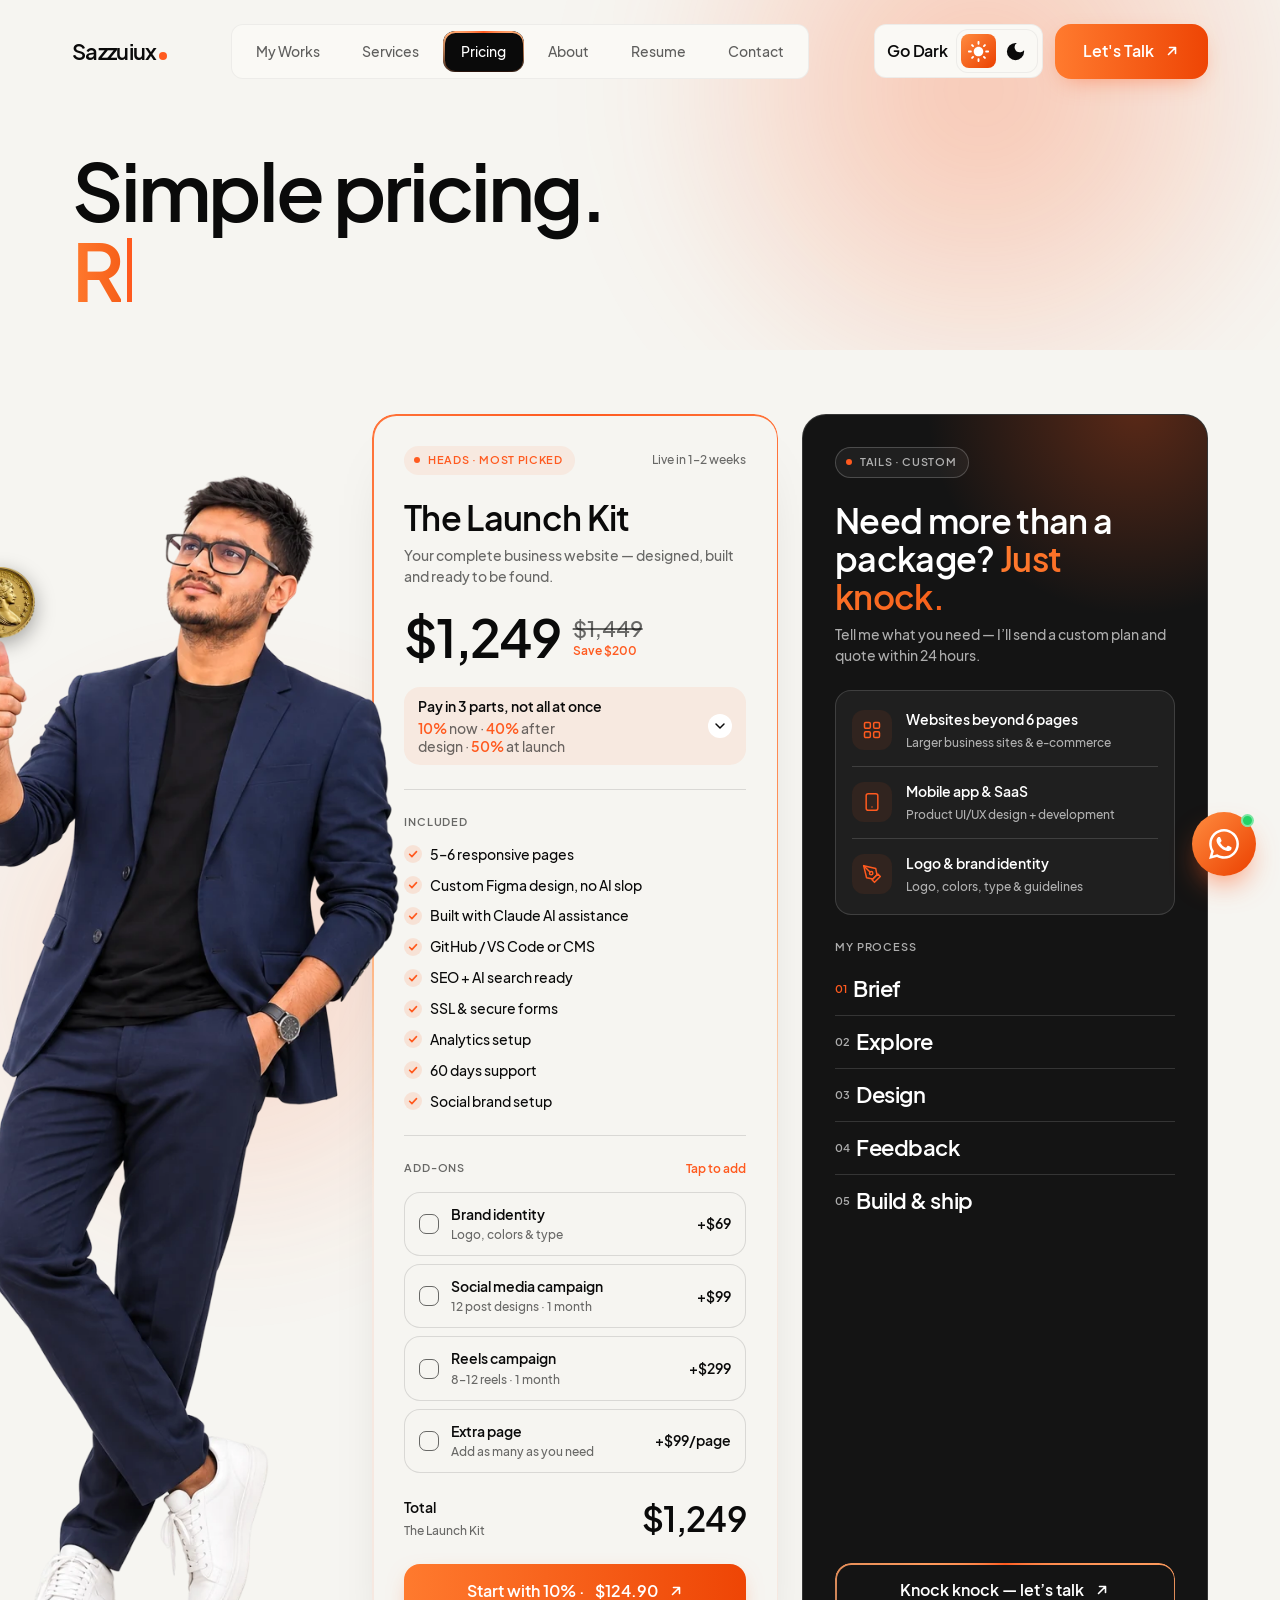
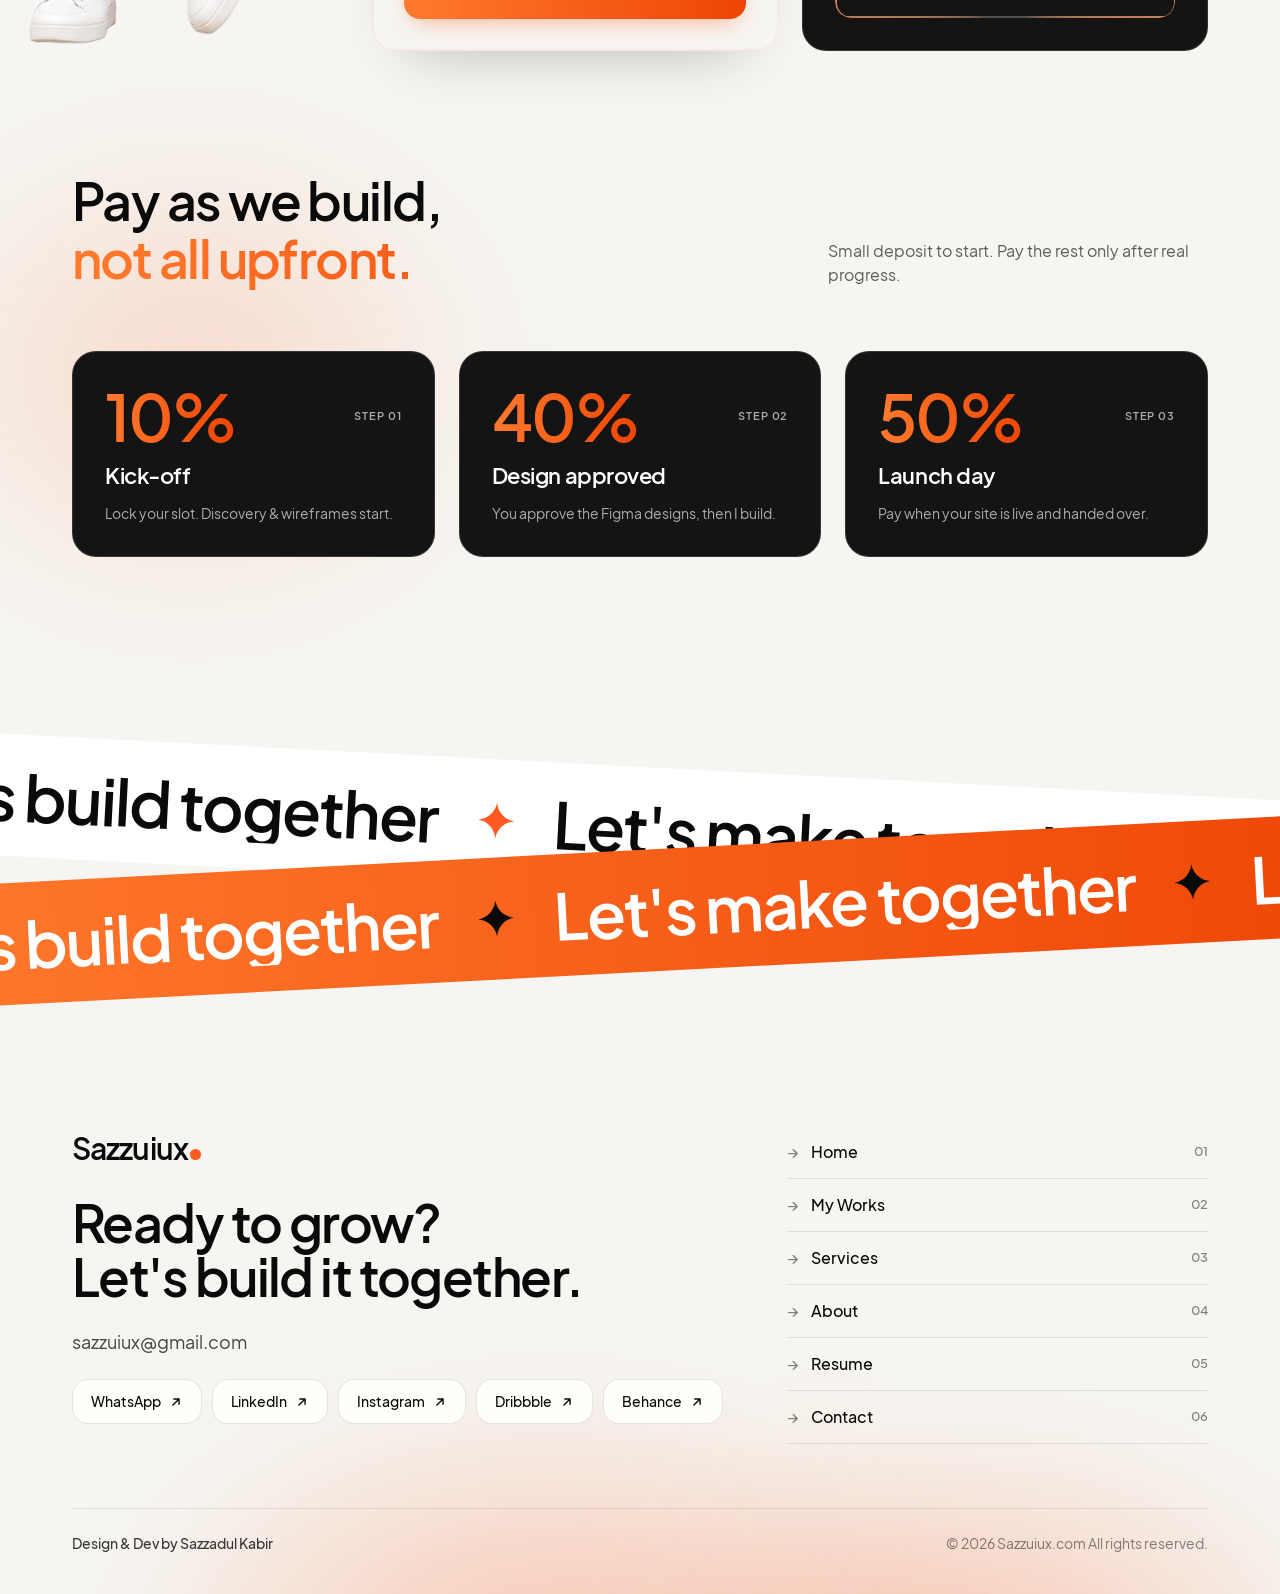
==== commit 52ce67f4: "Pricing: payment plan rows show percent first, amount below (match Figma) Co-Authored-By: Claude Opu" ====
--- a/pricing/index.html
+++ b/pricing/index.html
@@ -32,7 +32,7 @@
   <link rel="icon" href="/assets/img/favicon-192.png" type="image/png" sizes="192x192">
   <link rel="icon" href="/assets/img/favicon.svg" type="image/svg+xml">
   <link rel="preload" as="font" type="font/woff2" href="/assets/fonts/PlusJakartaSans-SemiBold.woff2" crossorigin>
-  <link rel="stylesheet" href="/assets/css/style.min.css?v=612edbaf">
+  <link rel="stylesheet" href="/assets/css/style.min.css?v=c1061e61">
 </head>
 <body>
   <a class="skip-link" href="/pricing/" data-to="main">Skip to content</a>
@@ -119,9 +119,9 @@
               <div class="pplan__details" id="p-plan-details" role="region" aria-label="Payment plan">
                 <div class="pplan__inner">
                   <ol class="pplan__steps">
-                    <li><span class="pplan__num">1</span><span class="pplan__what"><b>Today</b><small>When you book · locks your slot</small></span><span class="pplan__amt"><b id="pp-1">$124.90</b><small>10%</small></span></li>
-                    <li><span class="pplan__num">2</span><span class="pplan__what"><b>After design</b><small>When you approve the Figma design</small></span><span class="pplan__amt"><b id="pp-2">$499.60</b><small>40%</small></span></li>
-                    <li><span class="pplan__num">3</span><span class="pplan__what"><b>At launch</b><small>When your site goes live</small></span><span class="pplan__amt"><b id="pp-3">$624.50</b><small>50%</small></span></li>
+                    <li><span class="pplan__num">1</span><span class="pplan__what"><b>Today</b><small>When you book · locks your slot</small></span><span class="pplan__amt"><b>10%</b><small id="pp-1">$124.90</small></span></li>
+                    <li><span class="pplan__num">2</span><span class="pplan__what"><b>After design</b><small>When you approve the Figma design</small></span><span class="pplan__amt"><b>40%</b><small id="pp-2">$499.60</small></span></li>
+                    <li><span class="pplan__num">3</span><span class="pplan__what"><b>At launch</b><small>When your site goes live</small></span><span class="pplan__amt"><b>50%</b><small id="pp-3">$624.50</small></span></li>
                   </ol>
                   <p class="pplan__note">Amounts update with your add-ons. No interest, no hidden fees.</p>
                 </div>
--- a/assets/css/style.min.css
+++ b/assets/css/style.min.css
@@ -1 +1 @@
-@font-face{font-family: "Plus Jakarta Sans";font-style: normal;font-weight: 400;font-display: swap;src: url("/assets/fonts/PlusJakartaSans-Regular.woff2") format("woff2")}@font-face{font-family: "Plus Jakarta Sans";font-style: normal;font-weight: 500;font-display: swap;src: url("/assets/fonts/PlusJakartaSans-Medium.woff2") format("woff2")}@font-face{font-family: "Plus Jakarta Sans";font-style: normal;font-weight: 600;font-display: swap;src: url("/assets/fonts/PlusJakartaSans-SemiBold.woff2") format("woff2")}:root{--black: #0a0a0a;--surface: #141414;--light: #f6f5f1;--white: #ffffff;--orange: #ff5a1f;--orange-light: #ff7a2e;--orange-dark: #ee4505;--grad: linear-gradient(90deg,#ff7a2e 0%,#ee4505 100%);--grad-diag: linear-gradient(135deg,#ff8c40 0%,#eb4000 100%);--text-white-muted: rgba(255,255,255,0.65);--text-black-muted: rgba(10,10,10,0.6);--border-dark: rgba(255,255,255,0.14);--border-light: rgba(10,10,10,0.12);--radius: 16px;--container: 1296px;--margin: 72px;--section-y: 120px;--space-xl: 64px;--space-lg: 40px;--space-md: 24px;--space-sm: 12px;--space-xs: 8px;--t-display: 78px;--t-numeral: 150px;--t-marquee: 64px;--t-h2: 80px;--t-h3: 52px;--t-h4: 34px;--t-h5: 22px;--t-body-lg: 18px;--t-body: 16px;--t-small: 14px;--t-label: 12px;--font: "Plus Jakarta Sans",ui-sans-serif,system-ui,-apple-system,"Segoe UI",sans-serif;--ease: cubic-bezier(0.22,1,0.36,1)}@media (max-width: 1023px){:root{--margin: 24px;--section-y: 96px;--space-xl: 48px;--space-lg: 32px;--space-md: 20px;--t-display: 60px;--t-numeral: 110px;--t-marquee: 48px;--t-h2: 56px;--t-h3: 40px;--t-h4: 28px;--t-h5: 20px;--t-body-lg: 17px;--t-body: 15px}}@media (max-width: 767px){:root{--section-y: 72px;--space-xl: 32px;--space-lg: 24px;--space-md: 16px;--space-sm: 12px;--space-xs: 6px;--t-display: 32px;--t-numeral: 72px;--t-marquee: 32px;--t-h2: 40px;--t-h3: 30px;--t-h4: 24px;--t-h5: 18px;--t-body-lg: 16px;--t-body: 15px;--t-small: 13px;--t-label: 11px}}*,*::before,*::after{box-sizing: border-box}html{scroll-behavior: smooth;-webkit-text-size-adjust: 100%}body{margin: 0;font-family: var(--font);font-size: var(--t-body);line-height: 1.5;color: var(--white);background: var(--black);-webkit-font-smoothing: antialiased;overflow-x: hidden}img{display: block;max-width: 100%}a{color: inherit;text-decoration: none}button{font: inherit;color: inherit;background: none;border: 0;padding: 0;cursor: pointer}input,textarea{font: inherit;color: inherit}h1,h2,h3,h4,h5,p{margin: 0}h1,h2,h3,h4,h5{font-weight: 600;letter-spacing: -0.03em;line-height: 1.05}ul{margin: 0;padding: 0;list-style: none}::selection{background: var(--orange);color: var(--white)}.container{width: 100%;max-width: calc(var(--container) + var(--margin) * 2);margin-inline: auto;padding-inline: var(--margin)}.section{padding-block: var(--section-y);position: relative}.section--dark{background: var(--black);color: var(--white)}.section--light{background: var(--light);color: var(--black)}.clip{overflow: hidden}.sr-only{position: absolute;width: 1px;height: 1px;padding: 0;margin: -1px;overflow: hidden;clip: rect(0,0,0,0);white-space: nowrap;border: 0}.skip-link{position: fixed;top: 12px;left: 12px;z-index: 1000;padding: 10px 16px;background: var(--orange);color: var(--white);border-radius: 12px;transform: translateY(-200%);transition: transform 0.2s}.skip-link:focus{transform: none}:focus-visible{outline: 2px solid var(--orange);outline-offset: 3px;border-radius: 6px}.t-h2{font-size: var(--t-h2);letter-spacing: -0.04em;line-height: 1}.t-h3{font-size: var(--t-h3);line-height: 1.12}.t-h4{font-size: var(--t-h4)}.t-h5{font-size: var(--t-h5);letter-spacing: -0.02em}.t-lg{font-size: var(--t-body-lg);line-height: 1.6}.t-small{font-size: var(--t-small)}.t-label{font-size: var(--t-label);font-weight: 500;letter-spacing: 0.08em;text-transform: uppercase}.muted-dark{color: var(--text-white-muted)}.muted-light{color: var(--text-black-muted)}.grad-text{background: var(--grad);background-size: 200% 100%;-webkit-background-clip: text;background-clip: text;color: transparent;animation: gradShift 6s ease-in-out infinite}.orange{color: var(--orange)}.chip-hl{display: inline-block;background: var(--orange);color: var(--black);padding: 0 0.12em 0.02em;line-height: 1.08}.label{display: inline-flex;align-items: center;gap: 10px;padding: 8px 16px 8px 14px;border-radius: var(--radius);font-size: var(--t-label);font-weight: 500;letter-spacing: 0.08em;text-transform: uppercase}.label::before{content: "";width: 7px;height: 7px;border-radius: 50%;background: var(--orange)}.label--dark{background: rgba(255,255,255,.05);border: 1px solid var(--border-dark);color: rgba(255,255,255,.8)}.label--light{background: rgba(10,10,10,.05);border: 1px solid rgba(10,10,10,.14);color: rgba(10,10,10,.8)}.sec-head{display: flex;flex-wrap: wrap;align-items: flex-end;justify-content: space-between;gap: var(--space-lg);margin-bottom: var(--space-xl)}.sec-head__title{display: flex;flex-direction: column;align-items: flex-start;gap: var(--space-md)}.sec-head__desc{max-width: 380px;min-width: 260px;flex: 1 1 260px}@media (min-width: 1024px){.sec-head__desc{flex: 0 1 380px}}.btn{--pad-x: 28px;--pad-y: 16px;position: relative;display: inline-flex;align-items: center;justify-content: center;gap: 10px;padding: var(--pad-y) var(--pad-x);border-radius: var(--radius);font-size: 16px;font-weight: 600;line-height: 1.4;white-space: nowrap;transition: transform 0.3s var(--ease),background-color 0.3s,border-color 0.3s,box-shadow 0.3s;isolation: isolate;overflow: hidden}@media (max-width: 1023px){.btn{--pad-x: 24px;--pad-y: 14px;font-size: 15px}}@media (max-width: 767px){.btn{--pad-x: 20px;--pad-y: 12px;font-size: 14px;gap: 8px}}.btn svg{width: 16px;height: 16px;flex: none;transition: transform 0.35s var(--ease)}.btn:hover svg{transform: translate(2px,-2px)}.btn:active{transform: scale(0.97)}.btn--primary{color: var(--white);background: linear-gradient(90deg,#ff7a2e,#ee4505,#ff7a2e);background-size: 200% 100%;background-position: 0% 0;box-shadow: 0 8px 24px -10px rgba(255,90,31,0.6);transition: background-position 0.6s var(--ease),transform 0.3s var(--ease),box-shadow 0.3s}.btn--primary:hover{background-position: 100% 0;box-shadow: 0 12px 30px -10px rgba(255,90,31,0.8)}.btn--ghost-dark{color: var(--white);--base: rgba(255,255,255,.25)}.btn--ghost-dark:hover{background: rgba(255,255,255,.08)}.btn--ghost-light{color: var(--black);--base: rgba(10,10,10,.22)}.btn--ghost-light:hover{background: rgba(10,10,10,.06)}@property --ang{syntax: "<angle>";inherits: false;initial-value: 0deg}.btn--ghost-dark::before,.btn--ghost-light::before{content: "";position: absolute;inset: 0;z-index: -1;border-radius: inherit;padding: 1.5px;pointer-events: none;background: conic-gradient(from var(--ang),#ff5a1f,#ff9a5c 22%,var(--base) 40%,var(--base) 60%,#ff9a5c 80%,#ff5a1f);-webkit-mask: linear-gradient(#000 0 0) content-box,linear-gradient(#000 0 0);-webkit-mask-composite: xor;mask-composite: exclude;animation: borderSpin 3s linear infinite}@keyframes borderSpin{to{--ang: 360deg}}.btn--block{width: 100%}.btn-row{display: flex;flex-wrap: wrap;gap: var(--space-sm)}.glow{position: absolute;pointer-events: none;border-radius: 50%;background: radial-gradient(closest-side,rgba(255,90,31,0.5),rgba(255,90,31,0));filter: blur(60px);z-index: 0;animation: glowFloat 16s ease-in-out infinite alternate}.glow--b{animation-duration: 21s;animation-delay: -6s}@keyframes glowFloat{0%{transform: translate3d(0,0,0) scale(1)}33%{transform: translate3d(6%,-8%,0) scale(1.12)}66%{transform: translate3d(-7%,5%,0) scale(0.92)}100%{transform: translate3d(4%,7%,0) scale(1.06)}}@keyframes gradShift{0%,100%{background-position: 0% 50%}50%{background-position: 100% 50%}}@keyframes spin{to{transform: rotate(360deg)}}@keyframes marquee{to{transform: translate3d(-50%,0,0)}}@keyframes blink{50%{opacity: 0}}.nav{position: fixed;inset: 0 0 auto 0;z-index: 100;padding-block: 24px;transition: padding 0.4s var(--ease),background 0.4s,backdrop-filter 0.4s,border-color 0.4s;border-bottom: 1px solid transparent}.nav.is-scrolled{padding-block: 12px;background: rgba(10,10,10,0.72);backdrop-filter: blur(16px);-webkit-backdrop-filter: blur(16px);border-bottom-color: rgba(255,255,255,0.06)}.nav__inner{display: flex;align-items: center;justify-content: space-between;gap: 16px}.logo{display: inline-flex;align-items: baseline;gap: 2px;font-size: 22px;font-weight: 600;letter-spacing: -0.03em;color: var(--white)}.logo__dot{width: 0.36em;height: 0.36em;border-radius: 50%;background: var(--orange);flex: none}@media (max-width: 1023px){.logo{font-size: 20px}}@media (max-width: 767px){.logo{font-size: 18px}}.nav__links{display: flex;gap: 6px;padding: 6px;border-radius: 12px;background: rgba(255,255,255,0.06);border: 1px solid rgba(255,255,255,0.1)}.nav__links a{padding: 10px 18px;border-radius: 12px;font-size: 14px;font-weight: 500;color: var(--text-white-muted);transition: color 0.25s,background 0.25s}.nav__links a:hover{color: var(--white)}.nav__links a.is-active{color: var(--white);background: rgba(255,255,255,0.1)}.nav__actions{display: flex;align-items: center;gap: 12px}.nav__menu-btn{display: none;width: 44px;height: 44px;border-radius: 12px;border: 1px solid rgba(255,255,255,.2);align-items: center;justify-content: center}.nav__menu-btn span,.nav__menu-btn span::before,.nav__menu-btn span::after{display: block;width: 16px;height: 1.6px;background: var(--white);border-radius: 2px;position: relative;transition: transform 0.3s var(--ease),opacity 0.2s}.nav__menu-btn span::before,.nav__menu-btn span::after{content: "";position: absolute;left: 0}.nav__menu-btn span::before{top: -5px}.nav__menu-btn span::after{top: 5px}.nav.is-open .nav__menu-btn span{background: transparent}.nav.is-open .nav__menu-btn span::before{transform: translateY(5px) rotate(45deg)}.nav.is-open .nav__menu-btn span::after{transform: translateY(-5px) rotate(-45deg)}.nav__panel{display: none;margin-top: 16px;padding: 8px 20px 20px;border-radius: var(--radius);background: var(--surface);border: 1px solid var(--border-dark)}.nav__panel a.panel-link{display: flex;align-items: center;justify-content: space-between;padding: 16px 0;border-bottom: 1px solid var(--border-dark);font-size: var(--t-h5);font-weight: 600;letter-spacing: -0.02em}.nav__panel a.panel-link.is-active{color: var(--orange)}.nav__panel a.panel-link.is-active span::before{content: "";display: inline-block;width: 8px;height: 8px;border-radius: 50%;background: var(--orange);margin-right: 12px;vertical-align: middle}.nav__panel .btn{margin-top: 24px}@media (max-width: 1023px){.nav__links{display: none}.nav__menu-btn{display: inline-flex}.nav.is-open{background: rgba(10,10,10,0.96);backdrop-filter: blur(16px)}.nav__panel{display: block;overflow: hidden;max-height: 0;margin-top: 0;padding-block: 0;opacity: 0;visibility: hidden;transform: translateY(-10px);border-color: transparent;transition: max-height 0.5s var(--ease),margin-top 0.5s var(--ease),padding 0.5s var(--ease),opacity 0.35s ease,transform 0.5s var(--ease),visibility 0s linear 0.5s,border-color 0.3s}.nav.is-open .nav__panel{max-height: 560px;margin-top: 16px;padding-block: 8px 20px;opacity: 1;visibility: visible;transform: none;border-color: var(--border-dark);transition-delay: 0s}.nav{transition: padding 0.4s var(--ease),background 0.45s ease,backdrop-filter 0.4s,border-color 0.4s}}@media (max-width: 767px){.nav__actions .btn{display: none}}@keyframes panelIn{from{opacity: 0;transform: translateY(-8px)}}.hero{position: relative;min-height: 100vh;min-height: 100svh;overflow: hidden;display: flex;align-items: stretch;padding-top: 112px}.hero .glow--1{width: 760px;height: 760px;right: 4%;top: 6%}.hero__inner{position: relative;z-index: 1;display: grid;grid-template-columns: minmax(0,1fr) minmax(0,540px);gap: var(--space-lg);align-items: center;width: 100%}.hero__copy{padding-block: var(--space-xl);max-width: 760px}.hero__title{font-size: var(--t-display);letter-spacing: -0.04em;line-height: 1.1}.hero__title .chip-hl{margin-bottom: 2px}.hero__role{display: flex;align-items: center;gap: 0.2em;white-space: nowrap}.hero__rotator{display: inline-flex;align-items: center}.hero__rotator .grad-text{padding-bottom: 0.18em;margin-bottom: -0.18em}.r-rotator{display: inline-block;white-space: nowrap;min-height: 1em;vertical-align: top}.r-rotator .caret{display: inline-block;width: 0.06em;height: 0.8em;margin-left: 0.08em;background: var(--orange);animation: blink 1s steps(1) infinite}.hero__rotator .caret{display: inline-block;width: 4px;height: 0.85em;margin-left: 6px;background: var(--orange);animation: blink 1s steps(1) infinite}.hero__bio{margin-top: var(--space-lg);max-width: 600px}.hero .btn-row{margin-top: var(--space-lg)}.hero__photo{position: relative;align-self: end;justify-self: end;width: 100%;max-width: 540px;aspect-ratio: 613 / 920;margin-bottom: 0}.hero__ring{position: absolute;left: 0;right: 0;top: 6%;aspect-ratio: 1;border-radius: 50%;border: 1px solid rgba(255,255,255,0.08)}.hero__photo .fade{position: absolute;inset: auto 0 0 0;height: 22%;z-index: 3;pointer-events: none;background: linear-gradient(to bottom,rgba(10,10,10,0),var(--black))}.reveal-photo{position: relative;touch-action: pan-y}.reveal-photo img{position: absolute;inset: 0;width: 100%;height: 100%;object-fit: cover;user-select: none;-webkit-user-drag: none}.reveal-photo .robot{z-index: 2;-webkit-mask-image: radial-gradient(circle var(--r,100px) at var(--mx,62%) var(--my,33%),#000 97%,transparent 100%);mask-image: radial-gradient(circle var(--r,100px) at var(--mx,62%) var(--my,33%),#000 97%,transparent 100%)}.reveal-photo .lens{position: absolute;z-index: 4;pointer-events: none;width: calc(var(--r,100px) * 2);aspect-ratio: 1;left: var(--mx,62%);top: var(--my,33%);transform: translate(-50%,-50%);border-radius: 50%;border: 2px solid var(--orange);box-shadow: 0 0 0 8px rgba(255,90,31,0.08),0 0 40px rgba(255,90,31,0.35)}.trusted{border-top: 1px solid rgba(255,255,255,.1);padding-block: var(--space-lg);background: var(--black)}.trusted__inner{display: flex;align-items: center;gap: var(--space-xl)}.trusted__label{flex: none;font-size: 18px;font-weight: 600;line-height: 1.3;color: rgba(255,255,255,.9)}.marquee{position: relative;overflow: hidden;flex: 1;min-width: 0;-webkit-mask-image: linear-gradient(90deg,transparent,#000 10%,#000 88%,transparent);mask-image: linear-gradient(90deg,transparent,#000 10%,#000 88%,transparent)}.marquee__track{display: flex;width: max-content;animation: marquee var(--dur,40s) linear infinite}.marquee__track--rev{animation-direction: reverse}.marquee:hover .marquee__track.pause-hover{animation-play-state: paused}.logos{display: flex;align-items: center;gap: 72px;padding-right: 72px}.logos img{height: 30px;width: auto;opacity: 0.55;transition: opacity 0.3s}.logos img:hover{opacity: 1}@media (max-width: 767px){.trusted__inner{flex-direction: column;align-items: flex-start;gap: var(--space-md)}.trusted__label{font-size: 16px}.marquee{width: 100%}.logos{gap: 40px;padding-right: 40px}.logos img{height: 22px}}.about__grid{display: grid;grid-template-columns: minmax(0,1fr) 440px;gap: var(--space-xl);align-items: center}.about__copy{display: flex;flex-direction: column;align-items: flex-start;gap: var(--space-lg)}.scroll-text{font-size: var(--t-h3);font-weight: 600;letter-spacing: -0.03em;line-height: 1.18}.scroll-text .w{color: rgba(10,10,10,0.16);transition: color 0.25s linear}.scroll-text .w.on{color: var(--black)}.stats{display: flex;flex-wrap: wrap;gap: var(--space-lg);width: 100%;border-top: 1px solid var(--border-light);padding-top: var(--space-md)}.stat{flex: 1 1 160px;display: flex;flex-direction: column;gap: 6px}.stat .t-label{color: rgba(10,10,10,.45)}.stat strong{font-size: var(--t-small);font-weight: 600;letter-spacing: 0.06em;text-transform: uppercase}.about__photo{position: relative;width: 100%;max-width: 440px;justify-self: center;padding: 20px 20px 0}.photo-card{background: var(--light);border-radius: var(--radius);padding: 12px 12px 22px;transform: rotate(3deg);border: 1px solid rgba(10,10,10,.05);box-shadow: 0 30px 60px -24px rgba(0,0,0,.22);transition: transform 0.6s var(--ease)}.photo-card:hover{transform: rotate(1deg) translateY(-4px)}.photo-card__img{border-radius: var(--radius);overflow: hidden;aspect-ratio: 376 / 480}.photo-card__img img{width: 100%;height: 100%;object-fit: cover}.photo-card__meta{padding: 14px 12px 0;color: var(--black)}.photo-card__meta .t-label{color: var(--black)}.photo-card__meta p{font-size: 14px;font-weight: 600;margin-top: 4px}.sticker{position: absolute;z-index: 2;top: 7px;left: 50%;transform: translateX(-50%) rotate(3.3deg);white-space: nowrap;padding: 10px 16px;border-radius: var(--radius);background: var(--orange);color: var(--white);font-size: 14px;font-weight: 600;box-shadow: 0 10px 24px -10px rgba(255,90,31,.7)}@media (max-width: 1023px){.about__grid{grid-template-columns: 1fr}.about__photo{max-width: 420px}}.showcase{padding-block: var(--space-xl);display: flex;flex-direction: column;gap: var(--space-lg)}.tags{display: flex;align-items: center;gap: 36px;padding-right: 36px}.tags span{font-size: var(--t-h4);font-weight: 500;letter-spacing: -0.02em;white-space: nowrap;color: var(--black)}.tags i{width: 10px;height: 10px;border-radius: 50%;background: var(--orange);flex: none}.shots{display: flex;gap: 28px;padding-right: 28px}.shot{width: 533px;aspect-ratio: 533 / 400;border-radius: var(--radius);overflow: hidden;flex: none;background: #ddd}.shot img{width: 100%;height: 100%;object-fit: cover;transition: transform 0.8s var(--ease)}.shot:hover img{transform: scale(1.04)}.showcase .marquee{-webkit-mask-image: none;mask-image: none}@media (max-width: 1023px){.shot{width: 420px}.tags{gap: 28px;padding-right: 28px}}@media (max-width: 767px){.shot{width: 280px}.shots{gap: 16px;padding-right: 16px}.tags{gap: 20px;padding-right: 20px}.tags i{width: 8px;height: 8px}}.services__body{display: grid;grid-template-columns: minmax(0,1fr) minmax(300px,500px);gap: var(--space-lg);align-items: start}.svc{position: relative;border-top: 1px solid var(--border-dark);transition: opacity 0.5s var(--ease)}.svc.is-dim{opacity: 0.25}.svc__btn{display: flex;align-items: center;gap: var(--space-md);width: 100%;text-align: left;padding: var(--space-md) 0;transition: padding 0.45s var(--ease)}.svc.is-active .svc__btn{padding-left: 24px}.svc::before{content: "";position: absolute;left: 0;top: 18px;bottom: 18px;width: 3px;border-radius: 2px;background: var(--orange);transform: scaleY(0);transform-origin: top;transition: transform 0.45s var(--ease)}.svc.is-active::before{transform: scaleY(1)}.svc__content{flex: 1;min-width: 0;display: flex;flex-direction: column;gap: 6px}.svc__meta{display: flex;align-items: center;gap: 10px;font-size: 12px;letter-spacing: 0.08em;color: rgba(255,255,255,.5)}.svc__meta i{width: 20px;height: 10px;border-radius: 3px;background: rgba(255,255,255,.25);transition: background 0.3s}.svc.is-active .svc__meta i{background: var(--orange)}.svc__title{font-size: var(--t-h4);font-weight: 500;letter-spacing: -0.03em;color: rgba(255,255,255,.85);transition: color 0.3s}.svc.is-active .svc__title{color: var(--white)}.svc__desc{color: rgba(255,255,255,.55)}.svc__arrow{flex: none;width: 44px;height: 44px;border-radius: var(--radius);border: 1px solid rgba(255,255,255,.2);display: grid;place-items: center;transition: background 0.3s,border-color 0.3s,transform 0.4s var(--ease)}.svc__arrow svg{width: 18px;height: 18px}.svc.is-active .svc__arrow{background: var(--grad);border-color: transparent;color: var(--white)}.svc__btn:hover .svc__arrow{transform: rotate(45deg)}.svc-card{position: sticky;top: 110px;border-radius: var(--radius);color: var(--black);overflow: hidden;background: linear-gradient(135deg,#ff9a4d,#ff5a1f 45%,#e43c00);background-size: 220% 220%;animation: gradShift 10s ease-in-out infinite;padding: var(--space-lg) var(--space-lg);box-shadow: 0 40px 80px -40px rgba(255,90,31,0.6)}.svc-card__label{color: rgba(10,10,10,.7)}.svc-card__num{font-size: var(--t-numeral);font-weight: 600;letter-spacing: -0.05em;line-height: 1;margin-top: 8px}.svc-card__title{font-size: var(--t-h3);line-height: 1.05;margin-top: var(--space-xl)}.svc-card__list{margin-top: var(--space-lg)}.svc-card__list li{padding: 13px 0;border-top: 1px solid rgba(10,10,10,.2);font-weight: 500}.svc-card .swap{transition: opacity 0.35s var(--ease),transform 0.45s var(--ease)}.svc-card.is-swapping .swap{opacity: 0;transform: translateY(10px)}@media (max-width: 1023px){.services__body{grid-template-columns: 1fr}.svc-card{position: relative;top: 0;margin: 4px 0 var(--space-md)}.svc-card__title{margin-top: var(--space-lg)}}@media (max-width: 767px){.svc-card{padding: var(--space-lg) var(--space-md)}.svc__arrow{width: 40px;height: 40px}}.works__list{display: flex;flex-direction: column;gap: var(--space-lg)}.work{position: sticky;top: calc(96px + var(--i) * 18px);display: grid;grid-template-columns: minmax(0,760fr) minmax(280px,440fr) auto;gap: var(--space-lg);padding: var(--space-md);border-radius: var(--radius);background: var(--surface);border: 1px solid var(--border-dark);transform-origin: 50% 0;box-shadow: 0 -30px 60px -30px rgba(0,0,0,.8)}.work__cover{position: relative;border-radius: var(--radius);overflow: hidden;aspect-ratio: 760 / 552;background: linear-gradient(135deg,#222,#0d0d0d)}.work__cover .glow{width: 70%;aspect-ratio: 1;height: auto}.work__cover .mock{position: absolute;inset: 0;width: 100%;height: 100%;object-fit: cover;transition: transform 0.8s var(--ease)}.work__cover:hover .mock{transform: scale(1.03)}.work__pills{position: absolute;z-index: 2;inset: 18px 18px auto 18px;display: flex;justify-content: space-between;gap: 8px}.pill{padding: 6px 12px;border-radius: 8px;font-size: 11px;font-weight: 600;letter-spacing: 0.06em}.pill--dark{background: rgba(10,10,10,.75);color: var(--white)}.pill--orange{background: var(--grad);color: var(--white)}.work__info{display: flex;flex-direction: column;gap: var(--space-sm);padding-block: 4px}.work__num{display: flex;align-items: flex-end;gap: 8px}.work__num b{font-size: var(--t-h2);font-weight: 600;letter-spacing: -0.04em;line-height: 0.9}.work__num small{font-size: 14px;color: rgba(255,255,255,.5);letter-spacing: 0.08em}.work__name{font-size: var(--t-h3);margin-top: auto}.work__meta{color: rgba(255,255,255,.5)}.work__desc{color: rgba(255,255,255,.7);max-width: 400px;line-height: 1.6}.work__info .btn-row{margin-top: var(--space-sm)}.work__ticks{display: flex;flex-direction: column;gap: 10px;padding-top: 16px}.work__ticks i{display: block;width: 18px;height: 2px;background: rgba(255,255,255,.25)}.work__ticks i.on{width: 36px;background: var(--orange)}@media (max-width: 1023px){.work{grid-template-columns: 1fr}.work__ticks{display: none}.work__name{margin-top: var(--space-sm)}}.process__body{display: flex;flex-wrap: wrap;align-items: center;gap: var(--space-xl)}.sheet{flex: 1 1 520px;min-width: 0;background: var(--white);color: var(--black);border-radius: var(--radius);padding: var(--space-lg);transform: rotate(-1.5deg);box-shadow: 0 24px 60px rgba(0,0,0,.12)}.sheet__head{display: flex;justify-content: space-between;align-items: flex-start;gap: 12px;padding-bottom: 20px;border-bottom: 2px solid var(--black)}.sheet__head h3{font-size: var(--t-h4)}.sheet__head .t-label{color: rgba(10,10,10,.5);margin-top: 6px}.badge-no{padding: 6px 12px;border: 1.5px solid rgba(10,10,10,.6);border-radius: 8px;font-size: 12px;font-weight: 600;letter-spacing: 0.08em;white-space: nowrap}.sheet__cols{display: grid;grid-template-columns: 230px 170px 1fr;padding: 16px 0 12px;color: rgba(10,10,10,.45)}.step{display: grid;grid-template-columns: 230px 170px 1fr;align-items: center;gap: 0;padding: var(--space-md) 0;border-top: 1px solid var(--border-light);width: 100%;text-align: left;transition: background 0.3s}.step__name{display: flex;align-items: center;gap: 10px}.step__name .check{width: 20px;height: 20px;flex: none;color: var(--black);opacity: 0;transform: scale(0.5);transition: opacity 0.3s,transform 0.4s var(--ease);margin-left: -2px}.step.done .check{opacity: 1;transform: none}.step__name .no{font-size: 12px;letter-spacing: 0.06em;color: rgba(10,10,10,.5)}.step__name strong{font-size: var(--t-h5);font-weight: 600;letter-spacing: -0.02em}.when{justify-self: start;padding: 5px 10px;border-radius: 6px;background: rgba(10,10,10,.06);font-size: 11px;font-weight: 600;letter-spacing: 0.08em;text-transform: uppercase;transition: background 0.3s,color 0.3s}.step.is-active .when{background: var(--orange);color: var(--black)}.step__desc{color: rgba(10,10,10,.75);line-height: 1.5}.sheet__foot{display: flex;flex-wrap: wrap;justify-content: space-between;align-items: center;gap: 12px;padding-top: 24px;border-top: 1px solid var(--border-light)}.sheet__foot small{font-size: 12px;letter-spacing: 0.04em;color: rgba(10,10,10,.5)}.sheet__foot strong{font-size: var(--t-h5)}.status{flex: 0 0 340px;background: var(--black);color: var(--white);border-radius: var(--radius);padding: var(--space-md);display: flex;flex-direction: column;gap: 16px;box-shadow: 0 30px 60px -20px rgba(0,0,0,.35)}.status__top{display: flex;justify-content: space-between;align-items: center;font-size: 11px;font-weight: 600;letter-spacing: 0.1em}.status__top span:first-child{display: inline-flex;align-items: center;gap: 8px}.status__top span:first-child::before{content: "";width: 8px;height: 8px;border-radius: 50%;background: var(--orange);animation: blink 1.4s steps(1) infinite}.status__top span:last-child{color: rgba(255,255,255,.5)}.status__title{font-size: 28px;letter-spacing: -0.03em}.status__when{color: rgba(255,255,255,.6);margin-top: 2px}.progress{position: relative;height: 8px;display: flex;justify-content: space-between;align-items: center}.progress::before{content: "";position: absolute;left: 0;right: 0;top: 3px;height: 2px;background: rgba(255,255,255,.15)}.progress__bar{position: absolute;left: 0;top: 3px;height: 2px;background: var(--orange);width: 0;transition: width 0.6s var(--ease)}.progress i{position: relative;width: 8px;height: 8px;background: var(--black);border: 1px solid rgba(255,255,255,.4);transition: background 0.3s,border-color 0.3s}.progress i.on{background: var(--orange);border-color: var(--orange)}.status__next{color: rgba(255,255,255,.6)}.status .swap{transition: opacity 0.3s}.status.is-swapping .swap{opacity: 0}@media (max-width: 1023px){.status{flex: 1 1 100%}.sheet{flex-basis: 100%}}@media (max-width: 767px){.sheet{transform: none;padding: var(--space-lg) var(--space-md)}.sheet__cols{display: none}.step{grid-template-columns: 1fr;gap: 8px}.sheet__head h3{font-size: 24px}}.notes{display: flex;flex-wrap: wrap;justify-content: center;gap: var(--space-lg) var(--space-md);padding-top: 12px}.note{--rot: 0deg;position: relative;width: 392px;max-width: 100%;background: var(--light);color: var(--black);border-radius: var(--radius);padding: var(--space-lg);display: flex;flex-direction: column;gap: var(--space-sm);transform: rotate(var(--rot));box-shadow: 0 16px 40px rgba(0,0,0,.35);transition: transform 0.6s var(--ease)}.note:hover{transform: rotate(0deg) translateY(-6px)}.note::before{content: "";position: absolute;left: 50%;top: -12px;width: 110px;height: 26px;margin-left: -55px;background: rgba(255,90,31,0.88);transform: rotate(-3deg)}.note__no{color: rgba(10,10,10,.5);padding-bottom: 12px;border-bottom: 1.5px solid rgba(10,10,10,.15)}.note__q{font-size: 44px;font-weight: 600;line-height: 0.6;margin-top: 10px}.note blockquote{margin: 0;font-size: var(--t-body-lg);font-weight: 500;line-height: 1.4;letter-spacing: -0.01em}.note__who{display: flex;align-items: center;gap: 12px;padding-top: 8px;margin-top: auto}.note__who img{width: 44px;height: 44px;border-radius: 50%;object-fit: cover}.note__who b{display: block;font-size: 14px;font-weight: 600}.note__who small{display: block;font-size: 10.5px;letter-spacing: 0.08em;text-transform: uppercase;color: rgba(10,10,10,.5)}@media (max-width: 1023px){.note{width: calc(50% - var(--space-md) / 2);min-width: 280px}}@media (max-width: 767px){.note{width: 100%;padding: var(--space-lg) var(--space-md)}}.contact{overflow: hidden}.contact .glow--1{width: 700px;height: 560px;right: -8%;top: -18%}.contact .glow--2{width: 600px;height: 460px;left: -12%;bottom: -20%}.contact__grid{position: relative;z-index: 1;display: grid;grid-template-columns: 1fr 1fr;gap: var(--space-xl)}.contact__pitch{display: flex;flex-direction: column;align-items: flex-start;gap: var(--space-md)}.call-badge{padding: 7px 14px;border-radius: var(--radius);border: 1px solid rgba(255,90,31,.6);background: rgba(255,90,31,.08);color: var(--orange);font-size: 13px;font-weight: 500}.checks{display: flex;flex-direction: column;gap: 12px}.checks li{display: flex;align-items: center;gap: 12px;color: rgba(255,255,255,.85)}.checks svg{width: 20px;height: 20px;flex: none}.contact__photo{width: 240px;aspect-ratio: 1;border-radius: var(--radius);overflow: hidden;background: linear-gradient(135deg,#ff8c40,#bf3300)}.contact__photo.reveal-photo img{object-position: 50% 12%}.contact__photo .lens{--r: 46px}.person b{display: block;font-size: var(--t-h5);font-weight: 600;letter-spacing: -0.02em}.person span{font-size: 14px;color: rgba(255,255,255,.6)}.direct{display: flex;flex-wrap: wrap;align-items: center;gap: var(--space-sm) var(--space-lg)}.direct a{display: inline-flex;align-items: center;gap: 10px;font-size: 15px;font-weight: 500}.direct a svg{width: 18px;height: 18px}.direct a.book{color: var(--orange);font-weight: 600}.direct a:hover{text-decoration: underline;text-underline-offset: 4px}.form{display: flex;flex-direction: column;gap: var(--space-lg)}.field{display: flex;flex-direction: column;gap: 10px;border-bottom: 1px solid var(--border-dark);padding-bottom: 12px;transition: border-color 0.3s}.field:focus-within{border-color: var(--orange)}.field label,.field .lbl{font-size: var(--t-body);font-weight: 600}.field input,.field textarea{background: transparent;border: 0;outline: 0;padding: 4px 0;font-size: var(--t-body);color: var(--white);resize: none}.field textarea{min-height: 84px}.field ::placeholder{color: rgba(255,255,255,.4)}.field-row{display: flex;flex-wrap: wrap;gap: var(--space-lg) var(--space-md)}.field-row .field{flex: 1 1 220px}.field--chips{border: 0;padding: 0}.chips{display: flex;flex-wrap: wrap;gap: 12px}.chips label{position: relative}.chips input{position: absolute;opacity: 0;pointer-events: none}.chips span{display: inline-block;padding: 12px 20px;border-radius: var(--radius);border: 1px solid rgba(255,255,255,.2);color: rgba(255,255,255,.75);font-size: 15px;transition: all 0.25s;cursor: pointer}.chips span:hover{border-color: rgba(255,255,255,.45)}.chips input:checked + span{border-color: var(--orange);background: rgba(255,90,31,.12);color: var(--orange)}.chips input:focus-visible + span{outline: 2px solid var(--orange);outline-offset: 2px}.form .btn{align-self: flex-start}.form__status{font-size: 14px;min-height: 20px}.form__status.ok{color: #6ee7a8}.form__status.err{color: #ff8a8a}@media (max-width: 1023px){.contact__grid{grid-template-columns: 1fr}}@media (max-width: 767px){.contact__photo{width: 200px}.chips span{padding: 10px 16px;font-size: 14px}}.together{position: relative;overflow: hidden;background: var(--black);padding-block: 90px}.band{width: 120%;margin-left: -10%;padding-block: 26px}.band--back{background: var(--surface);transform: rotate(3deg)}.band--front{background: linear-gradient(90deg,#ff7a2e,#ee4505,#ff7a2e);background-size: 200% 100%;animation: gradShift 8s ease-in-out infinite;transform: rotate(-3deg);margin-top: -40px;position: relative;z-index: 1}.band .marquee{-webkit-mask-image: none;mask-image: none}.phrases{display: flex;align-items: center;gap: 40px;padding-right: 40px}.phrases span{font-size: var(--t-marquee);font-weight: 600;letter-spacing: -0.03em;white-space: nowrap;line-height: 1.1}.phrases svg{width: 36px;height: 36px;flex: none}.band--back svg{color: var(--orange)}.band--front svg{color: var(--black)}@media (max-width: 767px){.together{padding-block: 56px}.band{padding-block: 16px}.band--front{margin-top: -24px}.phrases{gap: 20px;padding-right: 20px}.phrases svg{width: 22px;height: 22px}}.footer{position: relative;overflow: hidden;background: var(--black);padding-top: var(--space-xl);padding-bottom: var(--space-lg)}.footer .glow--1{width: 900px;height: 520px;left: 8%;bottom: -320px}.footer .glow--2{width: 760px;height: 460px;right: -6%;bottom: -300px}.footer__top{position: relative;z-index: 1;display: flex;flex-wrap: wrap;justify-content: space-between;gap: var(--space-xl)}.footer__brand{display: flex;flex-direction: column;align-items: flex-start;gap: var(--space-md);max-width: 620px}.footer__brand .logo{font-size: 30px}.footer__brand h2{font-size: var(--t-h3)}.footer__mail{font-size: var(--t-body-lg);color: rgba(255,255,255,.75)}.footer__mail:hover{color: var(--orange)}.socials{display: flex;flex-wrap: wrap;gap: 10px}.socials a{display: inline-flex;align-items: center;gap: 8px;padding: 11px 18px;border-radius: var(--radius);background: rgba(255,255,255,.06);border: 1px solid rgba(255,255,255,.16);font-size: 14px;font-weight: 500;transition: background 0.25s,border-color 0.25s}.socials a:hover{background: rgba(255,90,31,.15);border-color: rgba(255,90,31,.6)}.socials svg{width: 14px;height: 14px}.footer__nav{flex: 1 1 360px;max-width: 460px}.footer__nav a{display: flex;align-items: center;gap: 12px;padding: 14px 0;border-bottom: 1px solid var(--border-dark);font-size: 16px;font-weight: 500;transition: color 0.25s,padding 0.35s var(--ease)}.footer__nav a:hover{color: var(--orange);padding-left: 6px}.footer__nav a span:first-child{color: rgba(255,255,255,.5)}.footer__nav a span:nth-child(2){flex: 1}.footer__nav a span:last-child{color: rgba(255,255,255,.5);font-size: 13px}.footer__bottom{position: relative;z-index: 1;display: flex;flex-wrap: wrap;justify-content: space-between;gap: 8px var(--space-md);margin-top: var(--space-xl);padding-top: var(--space-md);border-top: 1px solid var(--border-dark);font-size: 14px}.footer__bottom span:first-child{color: rgba(255,255,255,.8);font-weight: 500}.footer__bottom span:last-child{color: rgba(255,255,255,.5)}.cursor{display: none}@media (hover: hover) and (pointer: fine){html.has-cursor .cursor{display: block}}.cursor{position: fixed;left: 0;top: 0;z-index: 9999;width: 124px;height: 124px;pointer-events: none;will-change: transform;transition: opacity 0.3s}.cursor__lean{position: absolute;inset: 0;transition: scale 0.4s var(--ease);will-change: transform}.cursor.is-link .cursor__lean{scale: 1.12}.cursor.is-hidden{opacity: 0}.cursor__ring{position: absolute;inset: 0;width: 100%;height: 100%;overflow: visible}.cursor__spin{transform-origin: 62px 62px;animation: spin 10s linear infinite}.cursor__ring text{font-family: var(--font);font-size: 12px;font-weight: 600;letter-spacing: 0.06em;fill: #ee4505}.cursor__face{position: absolute;left: 36px;top: 26px;width: 52px;height: 72px;animation: headShake 1.6s ease-in-out infinite;transform-origin: 50% 85%}.cursor__face img{width: 100%;height: 100%;object-fit: contain;filter: drop-shadow(0 4px 8px rgba(0,0,0,.3))}@keyframes headShake{0%,100%{transform: rotate(0deg)}15%{transform: rotate(-7deg)}30%{transform: rotate(6deg)}45%{transform: rotate(-4deg)}60%{transform: rotate(3deg)}75%{transform: rotate(-1deg)}}.reveal-up{opacity: 0;transform: translateY(28px);transition: opacity 0.9s var(--ease),transform 0.9s var(--ease)}.reveal-up.in{opacity: 1;transform: none}.water{will-change: filter}.r-head{position: relative;overflow: hidden;padding-top: 150px;padding-bottom: var(--space-xl)}.r-head .glow--1{width: 700px;height: 700px;right: -4%;top: -260px}.r-head__inner{position: relative;z-index: 1;display: flex;flex-wrap: wrap;justify-content: space-between;align-items: flex-end;gap: var(--space-lg)}.r-head__title{display: flex;flex-direction: column;align-items: flex-start;gap: var(--space-md)}.r-head__actions{display: flex;flex-direction: column;align-items: flex-end;gap: var(--space-sm)}.r-head__actions .t-label{color: rgba(255,255,255,.6)}@media (max-width: 767px){.r-head{padding-top: 120px}.r-head__actions{align-items: flex-start}}@media (max-width: 1023px){.r-head__inner{flex-direction: column;align-items: flex-start}.r-head__actions{align-items: flex-start}}.paper{display: grid;grid-template-columns: 360px minmax(0,1fr);gap: var(--space-xl);background: var(--white);color: var(--black);border-radius: var(--radius);padding: var(--space-xl);box-shadow: 0 24px 60px rgba(0,0,0,.12)}.side{display: flex;flex-direction: column;gap: var(--space-lg)}.side h1,.side .side__name{font-size: var(--t-h3)}.side__role{font-weight: 500;color: rgba(10,10,10,.6);margin-top: 10px}.avail{display: inline-flex;align-items: center;gap: 8px;margin-top: 14px;padding: 6px 12px;border-radius: 8px;background: rgba(255,90,31,.1);color: var(--orange);font-size: 12px;font-weight: 600;letter-spacing: 0.08em}.avail::before{content: "";width: 8px;height: 8px;border-radius: 50%;background: var(--orange)}.block{border-top: 1px solid var(--border-light);padding-top: var(--space-md);display: flex;flex-direction: column;gap: var(--space-sm)}.block>h2{font-size: 12px;font-weight: 600;letter-spacing: 0.08em;text-transform: uppercase;color: rgba(10,10,10,.6)}.kv{display: flex;justify-content: space-between;gap: 12px;font-size: 14px}.kv span{color: rgba(10,10,10,.6)}.kv a,.kv b{font-weight: 500;text-align: right;word-break: break-word}.kv a:hover{color: var(--orange)}.group h3{font-size: 14px;font-weight: 600;letter-spacing: 0;margin-bottom: 8px}.rchips{display: flex;flex-wrap: wrap;gap: 8px}.rchips span{padding: 6px 10px;border-radius: var(--radius);border: 1px solid var(--border-light);font-size: 13px;font-weight: 500}.rchips--accent span{border-color: var(--orange);color: var(--orange);background: rgba(255,90,31,.08)}.course b{display: block;font-size: 14px;font-weight: 600}.course span{font-size: 13px;color: rgba(10,10,10,.6)}.main{display: flex;flex-direction: column;gap: var(--space-xl);min-width: 0}.summary{display: flex;flex-direction: column;gap: var(--space-sm)}.summary .lead{font-size: var(--t-h5);font-weight: 600;letter-spacing: -0.02em;line-height: 1.35}.summary p:last-child{color: rgba(10,10,10,.65);line-height: 1.6}.r-stats{display: flex;flex-wrap: wrap;gap: var(--space-md)}.r-stat{flex: 1 1 130px;background: var(--light);border-radius: var(--radius);padding: 16px 20px}.r-stat b{display: block;font-size: var(--t-h4);font-weight: 600;letter-spacing: -0.03em;color: var(--orange)}.r-stat span{font-size: 14px;font-weight: 500;color: rgba(10,10,10,.6)}.job{display: grid;grid-template-columns: 180px minmax(0,1fr);gap: var(--space-lg);border-top: 1px solid var(--border-light);padding-block: var(--space-md)}.job__when{display: flex;flex-direction: column;align-items: flex-start;gap: 8px;font-size: 12px;font-weight: 500;letter-spacing: 0.08em;color: rgba(10,10,10,.6)}.now{display: inline-flex;align-items: center;gap: 6px;padding: 4px 10px 4px 8px;border-radius: 8px;background: rgba(255,90,31,.1);color: var(--orange);font-size: 11px;font-weight: 600}.now::before{content: "";width: 6px;height: 6px;border-radius: 50%;background: var(--orange)}.job h3{font-size: var(--t-h5);letter-spacing: -0.02em}.job__co{margin-top: 4px}.job__co b{color: var(--orange);font-weight: 600}.job__co span{color: rgba(10,10,10,.6)}.job ul{margin-top: var(--space-sm);display: flex;flex-direction: column;gap: 8px}.job li{position: relative;padding-left: 18px;color: rgba(10,10,10,.7);line-height: 1.55}.job li::before{content: "";position: absolute;left: 0;top: 9px;width: 5px;height: 5px;border-radius: 50%;background: var(--orange)}.job__link{display: inline-block;margin-top: var(--space-sm);font-size: 14px;font-weight: 600}.job__link:hover{color: var(--orange)}@media (max-width: 1023px){.paper{grid-template-columns: 1fr;padding: var(--space-lg)}}@media (max-width: 767px){.paper{padding: var(--space-lg) var(--space-md)}.job{grid-template-columns: 1fr;gap: 8px}.job__when{flex-direction: row;align-items: center}}@media print{@page{size: A4;margin: 12mm}html,body{background: #fff !important;color: #000}.nav,.r-head,.contact,.together,.footer,.cursor,.skip-link,.wa,.loader{display: none !important}.section{padding: 0 !important;background: #fff !important}.container{padding: 0 !important;max-width: none}.paper{box-shadow: none;padding: 0;grid-template-columns: 220px 1fr;gap: 28px;border-radius: 0}.side h1,.side .side__name{font-size: 26px}.summary .lead{font-size: 15px}.r-stat{padding: 8px 10px}.r-stat b{font-size: 18px}.job{grid-template-columns: 110px 1fr;gap: 14px;padding-block: 10px;break-inside: avoid}.job h3{font-size: 15px}.job li{font-size: 12px}.rchips span{font-size: 10.5px;padding: 3px 7px}*{-webkit-print-color-adjust: exact;print-color-adjust: exact;animation: none !important}}@media (prefers-reduced-motion: reduce){html{scroll-behavior: auto}*,*::before,*::after{animation-duration: 0.001ms !important;animation-iteration-count: 1 !important;transition-duration: 0.001ms !important}.marquee__track{animation: none !important}}.svc-slot{list-style: none}html.cursor-off .cursor{opacity: 0}@media (max-width: 1023px){.hero{min-height: auto;padding-top: 104px}.hero__inner{grid-template-columns: 1fr;gap: 0}.hero__copy{padding-bottom: var(--space-lg)}.hero__photo{justify-self: end;width: 78%;max-width: 520px;margin-right: calc(var(--margin) * -1)}.hero .glow--1{width: 520px;height: 520px;right: -10%;top: auto;bottom: 10%}}@media (max-width: 767px){.hero__photo{width: calc(100% + var(--margin));max-width: none;margin-left: 0;margin-right: calc(var(--margin) * -1);justify-self: end}}@media (max-width: 767px){.hero__photo .fade{height: 11%}.hero__photo .hero__ring,.hero__photo .hero__orbit{left: -2.3%;right: auto;width: 92%;top: 4.65%}.hero__orbit .orb{width: calc(12.5cqw / 0.92)}.hero__orbit .orb{transform: translate(-50%,-60.5%) rotate(var(--a)) translateX(50cqw) rotate(calc(var(--a) * -1))}.hero__orbit .orb img{transform-origin: 50% 60.5%}.hero__photo .fade{opacity: .6}}@media (max-width: 767px){.note{transform: rotate(calc(var(--rot) * 0.4))}}.loader{display: none}html.is-loading{overflow: hidden}html.is-loading .loader{position: fixed;inset: 0;z-index: 10001;display: grid;place-items: center;overflow: hidden;background: #141414;transition: opacity 0.6s var(--ease),visibility 0.6s}html.is-loading .loader.is-done{opacity: 0;visibility: hidden}.loader__glow{width: 1017px;height: 1017px;left: 50%;bottom: -760px;margin-left: -508px;opacity: 0.9}.loader__inner{position: relative;z-index: 1;width: min(648px,calc(100vw - 48px));display: flex;flex-direction: column;align-items: center}.loader__figure{position: relative;height: min(62vh,620px);aspect-ratio: 300 / 720}.loader__ring{position: absolute;inset: 0;width: 100%;height: 100%;overflow: visible}.loader__ring text{font-family: var(--font);font-size: 44px;font-weight: 600;letter-spacing: -0.03em;fill: var(--white)}.loader__avatar{position: absolute;left: 50%;top: 50%;height: 84%;width: auto;transform: translate(-50%,-50%)}.loader__bar{width: 100%;height: 24px;margin-top: 24px;border-radius: 16px;background: rgba(255,255,255,.14);overflow: hidden}.loader__bar span{display: block;height: 100%;width: 0%;border-radius: inherit;background: linear-gradient(90deg,#ff8c40,#eb4000);transition: width 0.25s linear}.loader__pct{margin-top: 24px;font-size: 52px;font-weight: 600;letter-spacing: -0.03em;line-height: 1;font-variant-numeric: tabular-nums}@media (max-width: 767px){.loader__figure{height: min(52vh,360px)}.loader__bar{height: 13px;margin-top: 14px}.loader__pct{font-size: 34px;margin-top: 14px}}.hero__orbit{position: absolute;left: 0;right: 0;top: 6%;aspect-ratio: 1;container-type: inline-size;animation: spin 19.2s linear infinite;pointer-events: none}.orb{position: absolute;left: 50%;top: 50%;width: 12.5cqw;min-width: 44px;aspect-ratio: 224 / 300;margin: 0;transform: translate(-50%,-50%) rotate(var(--a)) translateX(50cqw) rotate(calc(var(--a) * -1))}.orb img{width: 100%;height: 100%;object-fit: contain;animation: spin 19.2s linear infinite reverse;filter: drop-shadow(0 10px 16px rgba(0,0,0,.45))}.hero__photo>img{z-index: 1}.hero__photo>img.robot{z-index: 2}.marquee--drag{cursor: grab;touch-action: pan-y;user-select: none;-webkit-user-select: none}.marquee--drag.is-dragging{cursor: grabbing}.marquee__track--js{animation: none;will-change: transform}.shot{display: block;position: relative}.shot img{pointer-events: none;-webkit-user-drag: none}.marquee--drag.is-dragging .shot{pointer-events: none}.notes-rows{display: flex;flex-direction: column;gap: 8px;margin-top: calc(var(--space-xl) * -0.25)}.notes-row{-webkit-mask-image: none;mask-image: none;padding-block: 44px 64px}.notes-row + .notes-row{margin-top: -56px}.notes-row .notes{display: flex;flex-wrap: nowrap;justify-content: flex-start;align-items: stretch;gap: var(--space-md);padding: 0 var(--space-md) 0 0}.notes-row .note{flex: none;width: 392px}@media (max-width: 1023px){.notes-row .note{width: 336px;min-width: 0}}@media (max-width: 767px){.notes-row .note{width: 290px;padding: var(--space-lg) var(--space-md);transform: rotate(var(--rot))}.notes-row .notes{gap: 16px;padding-right: 16px}}@media (max-width: 1023px){.work{position: sticky}}.wa{position: fixed;right: 24px;bottom: 24px;z-index: 900;display: flex;flex-direction: column;align-items: flex-end;gap: 16px}.wa__fab{position: relative;width: 64px;height: 64px;border-radius: 50%;display: grid;place-items: center;color: var(--white);background: linear-gradient(135deg,#ff8c40,#eb4000);box-shadow: 0 14px 30px -10px rgba(255,90,31,.75);transition: transform 0.35s var(--ease),box-shadow 0.35s}.wa__fab:hover{transform: translateY(-3px) scale(1.04)}.wa__fab .wa__ico{width: 30px;height: 30px;transition: transform 0.35s var(--ease),opacity 0.25s}.wa__fab .wa__x{position: absolute;width: 22px;height: 22px;opacity: 0;transform: rotate(-90deg);transition: transform 0.35s var(--ease),opacity 0.25s}.wa.is-open .wa__fab .wa__ico{opacity: 0;transform: rotate(90deg) scale(.6)}.wa.is-open .wa__fab .wa__x{opacity: 1;transform: none}.wa__online{position: absolute;width: 13px;height: 13px;border-radius: 50%;background: #25d366;border: 2px solid var(--white);right: 2px;top: 2px}.wa__online::after{content: "";position: absolute;inset: -2px;border-radius: 50%;background: #25d366;opacity: .6;animation: waPulse 2s ease-out infinite}@keyframes waPulse{to{transform: scale(2.4);opacity: 0}}.wa__panel{width: 360px;max-height: min(730px,calc(100svh - 120px));display: flex;flex-direction: column;border-radius: var(--radius);overflow: hidden;background: var(--light);color: var(--black);box-shadow: 0 30px 60px -20px rgba(0,0,0,.45),0 0 0 1px rgba(0,0,0,.06);transform-origin: 100% 100%;animation: waIn 0.35s var(--ease)}.wa__panel[hidden]{display: none}@keyframes waIn{from{opacity: 0;transform: translateY(12px) scale(.96)}}.wa__head{display: flex;align-items: center;gap: 12px;padding: 18px 20px;background: var(--black);color: var(--white)}.wa__avatar{position: relative;width: 44px;height: 44px;flex: none}.wa__avatar img{width: 100%;height: 100%;border-radius: 50%;object-fit: cover}.wa__avatar .wa__online{width: 11px;height: 11px;right: 0;top: auto;bottom: 0;border-color: var(--black)}.wa__who{flex: 1;min-width: 0;display: flex;flex-direction: column}.wa__who b{font-size: 16px;font-weight: 600}.wa__who span{font-size: 13px;color: rgba(255,255,255,.65)}.wa__close{width: 32px;height: 32px;display: grid;place-items: center;border-radius: 8px}.wa__close:hover{background: rgba(255,255,255,.1)}.wa__close svg{width: 16px;height: 16px}.wa__body{padding: 18px 20px 20px;display: flex;flex-direction: column;gap: 14px;overflow-y: auto;overscroll-behavior: contain}@media (max-height: 820px){.wa__bubble{padding: 11px 14px;font-size: 14px}.wa__msg{min-height: 64px}.wa__head{padding: 14px 18px}}.wa__bubble{background: var(--white);border-radius: 12px;padding: 14px 16px;font-size: 15px;line-height: 1.45;box-shadow: 0 1px 2px rgba(0,0,0,.05)}.wa__chips{display: flex;flex-wrap: wrap;gap: 8px}.wa__chips button{padding: 8px 14px;border-radius: 999px;border: 1px solid rgba(10,10,10,.14);background: var(--white);font-size: 13.5px;font-weight: 500;transition: background 0.2s,color 0.2s,border-color 0.2s}.wa__chips button:hover{border-color: rgba(255,90,31,.6)}.wa__chips button.is-on{background: rgba(255,90,31,.12);border-color: var(--orange);color: var(--orange-dark)}.wa__label{font-size: 14px;font-weight: 600;margin-bottom: -8px}.wa__msg{width: 100%;min-height: 88px;resize: vertical;border-radius: 12px;border: 1px solid rgba(10,10,10,.14);background: var(--white);padding: 12px 14px;font-size: 15px;color: var(--black);outline: 0}.wa__msg:focus{border-color: var(--orange)}.wa__msg::placeholder{color: rgba(10,10,10,.45)}.wa__go .wa__ico{width: 20px;height: 20px}.wa__note{font-size: 12.5px;text-align: center;color: rgba(10,10,10,.55)}@media (max-width: 767px){.wa{right: 16px;bottom: 16px}.wa__fab{width: 56px;height: 56px}.wa__fab .wa__ico{width: 26px;height: 26px}.wa__panel{width: calc(100vw - 32px);max-height: calc(100svh - 110px)}}.wa__body>*{flex-shrink: 0}.svc-m-wrap{display: none}@media (max-width: 1023px){.svc-card,.svc-slot{display: none !important}.svc-list{overflow-anchor: none}.svc-m-wrap{display: grid;grid-template-rows: 0fr;opacity: 0;transition: grid-template-rows 0.7s var(--ease),opacity 0.45s ease}.svc.is-active .svc-m-wrap{grid-template-rows: 1fr;opacity: 1}.svc-m-inner{min-height: 0;overflow: hidden}.svc-m{margin: 4px 0 var(--space-md);border-radius: var(--radius);color: var(--black);overflow: hidden;background: linear-gradient(135deg,#ff9a4d,#ff5a1f 45%,#e43c00);background-size: 220% 220%;animation: gradShift 10s ease-in-out infinite;padding: var(--space-lg);box-shadow: 0 40px 80px -40px rgba(255,90,31,0.6);transform: translateY(14px);transition: transform 0.7s var(--ease)}.svc.is-active .svc-m{transform: none}.svc-m .svc-card__title{margin-top: var(--space-lg)}.svc-m .svc-card__list{margin-top: var(--space-lg)}}@media (max-width: 767px){.svc-m{padding: var(--space-lg) var(--space-md)}}@media (max-width: 1023px){.svc::before{display: none}.svc__btn{position: relative}.svc__btn::before{content: "";position: absolute;left: 0;top: 18px;bottom: 18px;width: 3px;border-radius: 2px;background: var(--orange);transform: scaleY(0);transform-origin: top;transition: transform 0.45s var(--ease)}.svc.is-active .svc__btn::before{transform: scaleY(1)}}@supports (overflow: clip){body{overflow-x: clip}}.theme-tg{display: inline-flex;align-items: center;gap: 8px;height: 54px;padding: 4px 4px 4px 12px;border-radius: 12px;background: rgba(255,255,255,.06);border: 1px solid rgba(255,255,255,.1);color: var(--white);font-size: 16px;font-weight: 600;letter-spacing: -0.01em;white-space: nowrap;flex: none}.theme-tg__switch{display: inline-flex;gap: 2px;padding: 4px;border-radius: 12px;height: 44px;background: rgba(255,255,255,.06);border: 1px solid rgba(255,255,255,.1)}.theme-tg__ico{width: 35px;height: 100%;aspect-ratio: 1;border-radius: 8px;display: grid;place-items: center;color: rgba(255,255,255,.6);transition: background 0.3s,color 0.3s}.theme-tg__ico svg{width: 23px;height: 23px;transition: transform 0.45s var(--ease)}.theme-tg__ico--moon{order: 1;background: var(--grad-diag);color: var(--white)}.theme-tg__ico--sun{order: 2}.theme-tg .if-light{display: none}@media (max-width: 1023px){.theme-tg{height: 40px;gap: 6px;padding: 3px 3px 3px 8px;border-radius: 11px;font-size: 11.5px}.theme-tg__switch{height: 32px;padding: 3px;border-radius: 11px;gap: 1px}.theme-tg__ico{width: 25px}.theme-tg__ico svg{width: 17px;height: 17px}.nav__actions .btn{--pad-y: 10px;--pad-x: 18px;font-size: 14px}}@media (max-width: 767px){.theme-tg{padding: 3px;border-radius: 7px;gap: 0}.theme-tg__label{display: none}.theme-tg__switch{height: auto;padding: 0;border: 0;background: none;gap: 2px}.theme-tg__ico{width: 31px;height: 31px;border-radius: 7px}.theme-tg__ico svg{width: 21px;height: 21px}}.toast{position: fixed;z-index: 2000;left: 50%;top: 104px;display: flex;align-items: center;gap: 12px;max-width: calc(100vw - 32px);width: max-content;padding: 14px 20px;border-radius: 14px;background: var(--surface);color: var(--white);border: 1px solid rgba(255,255,255,.12);box-shadow: 0 20px 50px -20px rgba(0,0,0,.6);font-size: 15px;line-height: 1.4;opacity: 0;visibility: hidden;transform: translate(-50%,-12px);transition: opacity 0.35s var(--ease),transform 0.45s var(--ease),visibility 0s linear 0.45s}.toast b{font-weight: 600}.toast__dot{width: 10px;height: 10px;border-radius: 50%;background: var(--orange);flex: none;box-shadow: 0 0 0 5px rgba(255,90,31,.15)}.toast.is-on{opacity: 1;visibility: visible;transform: translate(-50%,0);transition-delay: 0s}@media (max-width: 767px){.toast{top: 84px;font-size: 14px;padding: 12px 16px}}html.theme-anim body,html.theme-anim body *{transition: background-color 0.4s ease,border-color 0.4s ease,color 0.4s ease !important}html[data-theme="light"]{color-scheme: light}html[data-theme="dark"]{color-scheme: dark}[data-theme="light"] body{background: #f6f5f1;color: var(--black)}[data-theme="light"] .section--dark{background: #f6f5f1;color: var(--black)}[data-theme="light"] .muted-dark{color: rgba(10,10,10,.65)}[data-theme="light"] .label--dark{background: rgba(10,10,10,.03);border-color: rgba(10,10,10,.12);color: rgba(10,10,10,.8)}[data-theme="light"] .btn--ghost-dark{color: var(--black);--base: rgba(10,10,10,.22)}[data-theme="light"] .btn--ghost-dark:hover{background: rgba(10,10,10,.06)}[data-theme="light"] .theme-tg{background: #faf9f5;border-color: rgba(10,10,10,.05);color: var(--black)}[data-theme="light"] .theme-tg__switch{background: #faf9f5;border-color: rgba(10,10,10,.05)}[data-theme="light"] .theme-tg__ico{color: var(--black)}[data-theme="light"] .theme-tg__ico--sun{order: 1;background: var(--grad-diag);color: var(--white)}[data-theme="light"] .theme-tg__ico--moon{order: 2;background: none;color: var(--black)}[data-theme="light"] .theme-tg .if-light{display: inline}[data-theme="light"] .theme-tg .if-dark{display: none}[data-theme="light"] .toast{background: #fff;color: var(--black);border-color: rgba(10,10,10,.08);box-shadow: 0 20px 50px -20px rgba(0,0,0,.25)}[data-theme="light"] .logo{color: var(--black)}[data-theme="light"] .nav.is-scrolled{background: rgba(246,245,241,.82);border-bottom-color: rgba(10,10,10,.06)}[data-theme="light"] .nav__links{background: #faf9f5;border-color: rgba(10,10,10,.05)}[data-theme="light"] .nav__links a{color: rgba(10,10,10,.65)}[data-theme="light"] .nav__links a:hover{color: var(--black)}[data-theme="light"] .nav__links a.is-active{color: var(--white);background: var(--black)}[data-theme="light"] .nav__menu-btn{border-color: rgba(10,10,10,.14);background: #faf9f5}[data-theme="light"] .nav__menu-btn span,[data-theme="light"] .nav__menu-btn span::before,[data-theme="light"] .nav__menu-btn span::after{background: var(--black)}[data-theme="light"] .nav.is-open .nav__menu-btn span{background: transparent}[data-theme="light"] .nav__panel{background: #fff;border-color: rgba(10,10,10,.08);color: var(--black)}[data-theme="light"] .nav__panel a.panel-link{border-bottom-color: rgba(10,10,10,.1)}@media (max-width: 1023px){[data-theme="light"] .nav.is-open{background: rgba(246,245,241,.96)}[data-theme="light"] .nav.is-open .nav__panel{border-color: rgba(10,10,10,.08)}}[data-theme="light"] .hero__ring{border-color: #f2c2ad}[data-theme="light"] .hero__photo .fade{background: linear-gradient(to bottom,rgba(246,245,241,0),#f6f5f1)}[data-theme="light"] .orb img{filter: drop-shadow(0 10px 16px rgba(0,0,0,.14))}[data-theme="light"] .glow{background: radial-gradient(closest-side,rgba(255,90,31,0.32),rgba(255,90,31,0))}[data-theme="light"] .trusted{background: #f6f5f1;border-top-color: rgba(10,10,10,.08)}[data-theme="light"] .trusted__label{color: var(--black)}[data-theme="light"] .logos img{filter: brightness(0);opacity: 0.62}[data-theme="light"] .logos img:hover{opacity: 1}[data-theme="light"] .section--light{background: #f6f5f1}[data-theme="light"] .note{background: #fefefa;box-shadow: 0 16px 40px -12px rgba(0,0,0,.12)}[data-theme="light"] .sheet{background: #fefefa}[data-theme="light"] .svc{border-top-color: rgba(10,10,10,.12)}[data-theme="light"] .svc__meta{color: rgba(10,10,10,.5)}[data-theme="light"] .svc__meta i{background: rgba(10,10,10,.2)}[data-theme="light"] .svc.is-active .svc__meta i{background: var(--orange)}[data-theme="light"] .svc__title{color: rgba(10,10,10,.85)}[data-theme="light"] .svc.is-active .svc__title{color: var(--black)}[data-theme="light"] .svc__desc{color: rgba(10,10,10,.6)}[data-theme="light"] .svc__arrow{border-color: rgba(10,10,10,.13);color: rgba(10,10,10,.35)}[data-theme="light"] .svc.is-active .svc__arrow{border-color: transparent;color: var(--white)}[data-theme="light"] .work{background: #fefefa;border-color: rgba(10,10,10,.06);box-shadow: 0 -24px 50px -30px rgba(0,0,0,.14),0 20px 40px -24px rgba(0,0,0,.08)}[data-theme="light"] .work__cover{background: #f6f5f1}[data-theme="light"] .work__num small,[data-theme="light"] .work__meta{color: rgba(10,10,10,.5)}[data-theme="light"] .work__desc{color: rgba(10,10,10,.7)}[data-theme="light"] .work__ticks i{background: rgba(10,10,10,.18)}[data-theme="light"] .work__ticks i.on{background: var(--orange)}.mock--light{display: none}[data-theme="light"] .mock--light{display: block}[data-theme="light"] .mock--dark{display: none}[data-theme="light"] .checks li{color: rgba(10,10,10,.85)}[data-theme="light"] .person span{color: rgba(10,10,10,.6)}[data-theme="light"] .field{border-bottom-color: rgba(10,10,10,.14)}[data-theme="light"] .field:focus-within{border-color: var(--orange)}[data-theme="light"] .field input,[data-theme="light"] .field textarea{color: var(--black)}[data-theme="light"] .field ::placeholder{color: rgba(10,10,10,.45)}[data-theme="light"] .chips span{background: #fefefa;border-color: rgba(10,10,10,.08);color: rgba(10,10,10,.85)}[data-theme="light"] .chips span:hover{border-color: rgba(10,10,10,.25)}[data-theme="light"] .chips input:checked + span{background: var(--orange);border-color: var(--orange);color: var(--white)}[data-theme="light"] .form__status.ok{color: #138a4f}[data-theme="light"] .form__status.err{color: #c62828}[data-theme="light"] .together{background: #f6f5f1}[data-theme="light"] .band--back{background: #fff;color: var(--black)}[data-theme="light"] .band--front{color: var(--white)}[data-theme="light"] .footer{background: #f6f5f1}[data-theme="light"] .footer__mail{color: rgba(10,10,10,.75)}[data-theme="light"] .footer__mail:hover{color: var(--orange)}[data-theme="light"] .socials a{background: #fefefa;border-color: rgba(10,10,10,.1)}[data-theme="light"] .socials a:hover{background: rgba(255,90,31,.1);border-color: rgba(255,90,31,.6)}[data-theme="light"] .footer__nav a{border-bottom-color: rgba(10,10,10,.1)}[data-theme="light"] .footer__nav a:hover{color: var(--orange)}[data-theme="light"] .footer__nav a span:first-child,[data-theme="light"] .footer__nav a span:last-child{color: rgba(10,10,10,.5)}[data-theme="light"] .footer__bottom{border-top-color: rgba(10,10,10,.1)}[data-theme="light"] .footer__bottom span:first-child{color: rgba(10,10,10,.8)}[data-theme="light"] .footer__bottom span:last-child{color: rgba(10,10,10,.5)}[data-theme="light"] .loader{background: #f6f5f1 !important;color: var(--black)}[data-theme="light"] .loader__ring text{fill: var(--black)}[data-theme="light"] .loader__bar{background: rgba(10,10,10,.1)}[data-theme="light"] .r-head__actions .t-label{color: rgba(10,10,10,.6)}[data-theme="light"] .paper{background: #fefefa;box-shadow: 0 24px 60px -20px rgba(0,0,0,.12);border: 1px solid rgba(10,10,10,.05)}[data-theme="light"] .r-stat{background: #f6f5f1}@media (max-width: 1023px){.nav__menu-btn{width: 40px;height: 40px;border-radius: 8px}}@media (max-width: 767px){.theme-tg__ico{border-radius: 7px}}@media (max-width: 767px){.work__info .btn-row,.about__copy .btn-row{display: grid;grid-template-columns: repeat(auto-fit,minmax(10.5em,1fr));gap: 8px;width: 100%;font-size: 14px}.work__info .btn-row .btn,.about__copy .btn-row .btn{--pad-x: 12px;width: 100%;min-width: 0}}@media (max-width: 767px){.work__info .btn-row:has(>.btn:only-child){display: flex}.work__info .btn-row .btn:only-child{width: auto;--pad-x: 20px}}.wa__body{flex: 1 1 auto;min-height: 0}.wa__foot{flex: none;display: flex;flex-direction: column;gap: 10px;padding: 14px 20px 16px;background: var(--light);border-top: 1px solid rgba(10,10,10,.08);box-shadow: 0 -10px 24px -16px rgba(0,0,0,.18)}.wa__foot .wa__note{font-size: 12px;line-height: 1.4}@media (max-height: 820px){.wa__foot{padding: 10px 18px 12px}}.wa__foot .wa__label{margin-bottom: -2px}.wa__foot .wa__msg{min-height: 72px;resize: none}@media (max-height: 820px){.wa__foot .wa__msg{min-height: 60px}.wa__foot{gap: 8px}}.nav__links a{position: relative;z-index: 0;transition: color 0.35s ease}.nav__links a.is-active{background: none !important}.nav__links a::before{content: "";position: absolute;inset: 0;z-index: -1;border-radius: inherit;background: rgba(255,255,255,0.1);opacity: 0;transform: scale(0.6);transition: transform 0.45s var(--ease),opacity 0.3s ease}.nav__links a.is-active::before{opacity: 1;transform: scale(1)}[data-theme="light"] .nav__links a::before{background: var(--black)}.nav__links:not(.nav-ready) a.is-active::before{opacity: 0;transform: scale(0.6)}.pt{position: fixed;inset: 0;z-index: 2990;pointer-events: all;overflow: hidden}.pt__o,.pt__k{position: absolute;left: -15%;width: 130%;top: 0;height: 100%;transform: translateY(105%);border-radius: 50% 50% 0 0 / 160px 160px 0 0;will-change: transform}.pt__o{background: linear-gradient(120deg,#ffb07a,#ff5a1f 45%,#eb4000)}.pt__k{background: var(--pt-bg,#0a0a0a)}.pt__label{position: absolute;inset: 0;display: grid;place-items: center;overflow: hidden}.pt__label b,html.pt-in::after{font-family: var(--font);font-weight: 600;letter-spacing: -0.04em;line-height: 1;font-size: clamp(44px,9vw,120px);background: linear-gradient(120deg,#ffb07a,#ff5a1f 55%,#eb4000);-webkit-background-clip: text;background-clip: text;color: transparent}.pt__label b{display: block;opacity: 0;transform: translateY(48px);clip-path: inset(0 0 100% 0);padding: 0.06em 0.08em 0.24em;line-height: 1.05}.pt.is-on .pt__o{animation: ptSweep .62s cubic-bezier(.76,0,.24,1) forwards}.pt.is-on .pt__k{animation: ptSweep .62s cubic-bezier(.76,0,.24,1) .09s forwards}.pt.is-on .pt__label b{animation: ptWord .45s cubic-bezier(.22,1,.36,1) .5s forwards}@keyframes ptSweep{to{transform: translateY(0);border-radius: 0}}@keyframes ptWord{to{opacity: 1;transform: none;clip-path: inset(-20% -10% -40% -10%)}}html.pt-leave .nav,html.pt-in .nav{z-index: 3000}html.pt-leave .tabbar,html.pt-in .tabbar{z-index: 3001}html.pt-in::before{content: "";position: fixed;z-index: 2990;left: -15%;width: 130%;top: 0;height: 100vh;pointer-events: none;background: var(--pt-bg,#0a0a0a);box-shadow: 0 56px 0 0 #ff5a1f;border-radius: 0;will-change: transform}html.pt-in::after{content: var(--pt-label,"");position: fixed;z-index: 2991;inset: 0;display: grid;place-items: center;pointer-events: none;padding-bottom: 0.2em}html.pt-out::before{transform: translateY(calc(-100% - 80px));border-radius: 0 0 50% 50% / 0 0 180px 180px;transition: transform .85s cubic-bezier(.76,0,.24,1) .12s,border-radius .85s cubic-bezier(.76,0,.24,1) .12s}html.pt-out::after{opacity: 0;transform: translateY(-48px);transition: opacity .35s ease,transform .5s cubic-bezier(.76,0,.24,1)}html.pt-out main,html.pt-out .footer{animation: ptRise 1s cubic-bezier(.22,1,.36,1) .3s both}@keyframes ptRise{from{opacity: 0;transform: translateY(70px)}}[data-theme="light"]{--pt-bg: #f6f5f1}@media (prefers-reduced-motion: reduce){.pt,html.pt-in::before,html.pt-in::after{display: none !important}}.p-head{padding-bottom: var(--space-lg)}.p-stage{position: relative;padding-top: var(--space-xl);padding-bottom: 0;background: var(--black);overflow-x: clip}.pay{overflow-x: clip}.p-stage__inner{position: relative}.p-stage__glow{width: 620px;height: 620px;left: -6%;top: 20%;opacity: .7}.p-cards{--cw: min(480px,calc((100vw - 2 * var(--margin) - 24px - 300px) / 2));position: relative;z-index: 1;display: flex;justify-content: flex-end;gap: 24px}.p-cards>.pcard{width: var(--cw);flex: none}.persona{position: absolute;pointer-events: none;user-select: none;container-type: inline-size;z-index: 2}.persona img{width: 100%;height: 100%;-webkit-user-drag: none}.persona__base{display: block}.persona__part{position: absolute;inset: 0;will-change: transform}.persona .coin{position: absolute;display: block;will-change: transform;filter: drop-shadow(0 6px 10px rgba(0,0,0,.35))}.persona .coin img{display: block;width: 100%;height: auto;backface-visibility: visible;will-change: transform}.persona--stand{top: 0;bottom: 0;aspect-ratio: 543 / 1473;right: calc(var(--cw) * 2 + 24px - 28px)}.persona--stand .persona__arm{display: block;transform-origin: 10.7% 31.4%;animation: armFlick 3.6s infinite}.persona__arm img{position: absolute;inset: 0}.persona--stand .persona__thumb{transform-origin: 12.3% 21.3%;animation: thumbFlick 3.6s infinite;will-change: transform}.persona--stand .coin{left: 4.4%;top: 12.4%;width: 15.6%;animation: coinFlyStand 3.6s infinite}.persona--stand .coin img{animation: coinSpin 3.6s infinite}.persona--sit{display: none}@keyframes armFlick{0%,6%{transform: none;animation-timing-function: ease-in}9%{transform: rotate(-3deg);animation-timing-function: ease-out}16%,72%{transform: none;animation-timing-function: ease-out}77%{transform: rotate(2deg);animation-timing-function: ease-in-out}86%,100%{transform: none}}@keyframes thumbFlick{0%,6%{transform: rotate(-10deg) scaleY(.64);animation-timing-function: cubic-bezier(.3,1.6,.5,1)}10%{transform: rotate(3deg) scaleY(1.03);animation-timing-function: ease-out}16%,70%{transform: none;animation-timing-function: cubic-bezier(.3,0,.3,1)}74%,100%{transform: rotate(-10deg) scaleY(.64)}}@keyframes coinFlyStand{0%,8%{transform: translate(-1cqw,3cqw);animation-timing-function: cubic-bezier(.2,.75,.35,1)}40%{transform: translateY(-56cqw) scale(1.12);animation-timing-function: cubic-bezier(.6,0,.85,.4)}70%{transform: none;animation-timing-function: cubic-bezier(.3,0,.3,1)}74%,100%{transform: translate(-1cqw,3cqw)}}@keyframes coinSpin{0%,8%{transform: rotateX(0deg);animation-timing-function: linear}70%,100%{transform: rotateX(1440deg)}}.pcard{--p: 32px;position: relative;display: flex;flex-direction: column;gap: 24px;padding: var(--p);border-radius: 24px;container-type: inline-size}.pcard--pkg{background: #f6f5f1;color: #0a0a0a;isolation: isolate}.pcard--pkg::before{content: "";position: absolute;inset: 0;z-index: 0;border-radius: inherit;padding: 1.5px;pointer-events: none;background: conic-gradient(from var(--ang),#ff5a1f,#ffb07a 18%,rgba(255,90,31,.08) 36%,rgba(255,90,31,.08) 64%,#ffb07a 82%,#ff5a1f);-webkit-mask: linear-gradient(#000 0 0) content-box,linear-gradient(#000 0 0);-webkit-mask-composite: xor;mask-composite: exclude;animation: borderSpin 4s linear infinite}.pcard--custom{background: #141414;color: #fff;border: 1px solid rgba(255,255,255,.14);overflow: hidden}.pcard__glow{position: absolute;width: 420px;height: 420px;right: -140px;top: -220px;border-radius: 50%;pointer-events: none;background: radial-gradient(closest-side,rgba(255,90,31,.3),rgba(255,90,31,0))}.pcard>:not(.pcard__glow){position: relative}.pcard__top{display: flex;align-items: center;justify-content: space-between;gap: 12px}.pcard__eta{font-size: 12px;font-weight: 500;color: rgba(10,10,10,.6);white-space: nowrap}.pchip{display: inline-flex;align-items: center;gap: 8px;padding: 6px 12px 6px 10px;border-radius: 999px;font-size: 11px;font-weight: 600;letter-spacing: .06em;text-transform: uppercase;white-space: nowrap}.pchip::before{content: "";width: 6px;height: 6px;border-radius: 50%;background: var(--orange)}.pchip--orange{background: rgba(255,90,31,.08);color: var(--orange)}.pchip--dark{background: rgba(255,255,255,.05);border: 1px solid rgba(255,255,255,.2);color: rgba(255,255,255,.65)}.pcard__title{display: flex;flex-direction: column;gap: 8px}.pcard__title h2{font-size: var(--t-h4);letter-spacing: -0.02em;line-height: 1.12}.pcard__title p{font-size: 14px;line-height: 1.5;font-weight: 500;color: rgba(10,10,10,.6)}.pcard--custom .pcard__title p{color: rgba(255,255,255,.65)}.pcard__title .grad-text{padding-bottom: .08em}.pcard__price{display: flex;align-items: center;gap: 12px}.pcard__price b{font-size: var(--t-h3);font-weight: 600;letter-spacing: -0.03em;line-height: 1}.pcard__price span{display: flex;flex-direction: column;gap: 0}.pcard__price s{font-size: var(--t-h5);font-weight: 500;line-height: 1.27;color: rgba(10,10,10,.6);text-decoration-thickness: 1.5px}.pcard__price em{font-style: normal;font-size: 12px;font-weight: 600;line-height: 1.26;color: var(--orange)}.pcard hr{border: 0;height: 1px;margin: 0;background: rgba(10,10,10,.12)}.pcard__block{display: flex;flex-direction: column;gap: 14px}.pcard__row{display: flex;align-items: center;justify-content: space-between}.pcard__label{font-size: 11px;font-weight: 600;letter-spacing: .08em;text-transform: uppercase;color: rgba(10,10,10,.6)}.pcard--custom .pcard__label{color: rgba(255,255,255,.65)}.pcard__hint{font-size: 12px;font-weight: 600;color: var(--orange)}.pfeat{display: grid;grid-template-columns: 1fr 1fr;gap: 16px}.pfeat ul{display: flex;flex-direction: column;gap: 12px}.pfeat li{display: flex;align-items: center;gap: 8px;font-size: 14px;font-weight: 500;line-height: 1.35}.pfeat li::before{content: "";flex: none;width: 18px;height: 18px;border-radius: 50%;background: rgba(255,90,31,.12) no-repeat center / 12px url("data:image/svg+xml,%3Csvg xmlns='http://www.w3.org/2000/svg' viewBox='0 0 12 12' fill='none'%3E%3Cpath d='M2.6 6.3l2.3 2.3 4.6-5' stroke='%23ff5a1f' stroke-width='1.6' stroke-linecap='round' stroke-linejoin='round'/%3E%3C/svg%3E")}@container (max-width: 400px){.pfeat{grid-template-columns: 1fr;gap: 12px}}.pplan{--pp-y: 10px;--pp-x: 14px;display: flex;flex-direction: column;border-radius: var(--radius);background: rgba(255,90,31,.08);box-shadow: inset 0 0 0 1px transparent;transition: box-shadow .25s}.pplan:has(.pplan__toggle:hover){box-shadow: inset 0 0 0 1px var(--orange)}.pplan__toggle{display: flex;align-items: center;justify-content: space-between;gap: var(--space-xs);width: 100%;padding: var(--pp-y) var(--pp-x);text-align: left;color: #0a0a0a;border-radius: inherit;cursor: pointer;-webkit-tap-highlight-color: transparent}.pplan__toggle:focus-visible{outline: 2px solid var(--orange);outline-offset: 2px}.pplan__sum{display: flex;flex-direction: column;gap: 4px;font-size: var(--t-small);line-height: 1.3;font-weight: 500;color: rgba(10,10,10,.6)}.pplan__sum b{font-weight: 600;color: #0a0a0a}.pplan__sum>span{text-wrap: balance}.pplan__sum em{font-style: normal;font-weight: 600;color: var(--orange)}.pplan__chev{flex: none;width: 24px;height: 24px;border-radius: 50%;display: grid;place-items: center;background: #fff;color: #0a0a0a;transition: background-color .25s,color .25s}.pplan__chev svg{width: 16px;height: 16px;transition: transform .35s var(--ease)}.pplan__toggle:hover .pplan__chev{background: var(--orange);color: #fff}.pplan__toggle[aria-expanded="true"] .pplan__chev svg{transform: rotate(180deg)}.pplan__details{display: grid;grid-template-rows: 0fr;transition: grid-template-rows .4s var(--ease)}.pplan.is-open .pplan__details{grid-template-rows: 1fr}.pplan__inner{min-height: 0;overflow: hidden;display: flex;flex-direction: column;gap: var(--space-sm);padding: 0 var(--pp-x)}.pplan.is-open .pplan__inner{padding-bottom: var(--pp-y)}.pplan__steps{list-style: none;margin: 0;padding: 4px var(--pp-x);background: #fff;border-radius: var(--radius)}.pplan__steps li{display: flex;align-items: center;gap: var(--space-sm);padding: 10px 0}.pplan__steps li + li{border-top: 1px solid rgba(10,10,10,.12)}.pplan__num{flex: none;width: 24px;height: 24px;border-radius: 50%;display: grid;place-items: center;background: rgba(255,90,31,.08);color: var(--orange);font-size: var(--t-label);font-weight: 600}.pplan__what{flex: 1;min-width: 0;display: flex;flex-direction: column;gap: 2px}.pplan__what b{font-size: var(--t-small);font-weight: 600;line-height: 1.3;color: #0a0a0a}.pplan__what small,.pplan__note{font-size: var(--t-label);font-weight: 500;line-height: 1.35;color: rgba(10,10,10,.6)}.pplan__amt{display: flex;flex-direction: column;align-items: flex-end}.pplan__amt b{font-size: var(--t-body);font-weight: 600;letter-spacing: -0.01em;color: #0a0a0a}.pplan__amt small{font-size: var(--t-label);font-weight: 600;color: var(--orange)}@media (max-width: 767px){.pplan{--pp-y: 8px;--pp-x: 12px}.pplan__steps li{padding: 8px 0}}@media (prefers-reduced-motion: reduce){.pplan__details,.pplan__chev svg{transition: none}}.addons{display: flex;flex-direction: column;gap: 8px}.addon{display: flex;align-items: center;gap: 12px;padding: 12px 14px;border-radius: 16px;cursor: pointer;background: #f6f5f1;border: 1px solid rgba(10,10,10,.12);box-shadow: inset 0 0 0 .5px transparent;transition: background-color .25s,border-color .25s,box-shadow .25s,transform .2s var(--ease);-webkit-tap-highlight-color: transparent}.addon:hover{border-color: rgba(10,10,10,.3)}.addon:active{transform: scale(.99)}.addon:focus-visible{outline: 2px solid var(--orange);outline-offset: 2px}.addon__box{flex: none;width: 20px;height: 20px;border-radius: 7px;border: 1.5px solid rgba(10,10,10,.6);background: no-repeat center / 14px;transition: background-color .2s,border-color .2s,transform .3s var(--ease)}.addon__copy{flex: 1;min-width: 0;display: flex;flex-direction: column;gap: 4px}.addon__copy b{font-size: 14px;font-weight: 600;line-height: 1.3}.addon__copy small{font-size: 12px;font-weight: 500;color: rgba(10,10,10,.6);line-height: 1.35}.addon__price{font-size: 14px;font-weight: 600;white-space: nowrap;transition: color .2s}.addon[aria-checked="true"]{background: rgba(255,90,31,.08);border-color: var(--orange);box-shadow: inset 0 0 0 .5px var(--orange)}.addon[aria-checked="true"] .addon__price{color: var(--orange)}.addon[aria-checked="true"] .addon__box{background-color: var(--orange);border-color: var(--orange);transform: scale(1.05);background-image: url("data:image/svg+xml,%3Csvg xmlns='http://www.w3.org/2000/svg' viewBox='0 0 14 14' fill='none'%3E%3Cpath d='M3 7.3l2.7 2.7L11 4.3' stroke='%23fff' stroke-width='2' stroke-linecap='round' stroke-linejoin='round'/%3E%3C/svg%3E")}.qty{display: none;align-items: center;gap: 6px}.addon--qty[aria-checked="true"] .qty{display: inline-flex}.addon--qty[aria-checked="true"] .addon__price{display: none}.qty__btn{width: 28px;height: 28px;border-radius: 50%;display: grid;place-items: center;font-size: 16px;font-weight: 600;line-height: 1;background: #fff;border: 1px solid rgba(10,10,10,.14);color: #0a0a0a;transition: background-color .2s,border-color .2s}.qty__btn:hover{border-color: var(--orange);color: var(--orange)}.qty__val{min-width: 18px;text-align: center;font-size: 14px;font-weight: 600;color: var(--orange)}.pcard__total{display: flex;align-items: center;justify-content: space-between;gap: 12px;margin-top: auto}.pcard__total div{display: flex;flex-direction: column;gap: 4px}.pcard__total b{font-size: 14px;font-weight: 600}.pcard__total small{font-size: 12px;font-weight: 500;color: rgba(10,10,10,.6)}.pcard__total strong{font-size: var(--t-h4);font-weight: 600;letter-spacing: -0.02em;line-height: 1;transition: transform .3s var(--ease)}.pcard__total strong.bump{animation: bump .45s var(--ease)}@keyframes bump{40%{transform: scale(1.08);color: var(--orange)}}#p-cta{white-space: normal;text-align: center}.csvc{display: flex;flex-direction: column;padding: 4px 16px;border-radius: 16px;background: rgba(255,255,255,.05);border: 1px solid rgba(255,255,255,.14)}.csvc li{display: flex;align-items: center;gap: 14px;padding: 14px 0}.csvc li + li{border-top: 1px solid rgba(255,255,255,.14)}.csvc__ico{flex: none;width: 40px;height: 40px;border-radius: 12px;display: grid;place-items: center;background: rgba(255,90,31,.08);color: var(--orange)}.csvc__ico svg{width: 20px;height: 20px}.csvc b{display: block;font-size: 14px;font-weight: 600}.csvc small{display: block;margin-top: 4px;font-size: 12px;font-weight: 500;color: rgba(255,255,255,.65)}.process{display: flex;flex-direction: column;gap: 8px}.process ol{margin: 0;padding: 0;list-style: none}.process li{display: flex;align-items: center;gap: 6px;padding: 12px 0;font-size: var(--t-h5);font-weight: 600;letter-spacing: -0.02em;line-height: 1.27;transition: padding .35s var(--ease),color .3s}.process li + li{border-top: 1px solid rgba(255,255,255,.14)}.process__no{font-size: 11px;font-weight: 600;letter-spacing: 0;line-height: 1.27;color: rgba(255,255,255,.65);transition: color .3s}.process li:first-child .process__no,.process li:hover .process__no{color: var(--orange)}.process li:hover{padding-left: 6px}.pcard__cta{margin-top: auto}.pay .glow--1{width: 640px;height: 520px;left: -10%;top: 10%;opacity: .6}.pay .container{position: relative;z-index: 1}.pay__steps{display: grid;grid-template-columns: repeat(3,1fr);gap: 24px}.pstep{position: relative;isolation: isolate;display: flex;flex-direction: column;gap: 16px;padding: 32px;border-radius: 24px;overflow: hidden;background: #141414;color: #fff;border: 1px solid rgba(255,255,255,.14);transition: transform .4s var(--ease),border-color .4s,box-shadow .4s}.pstep::before{content: "";position: absolute;inset: -1px;z-index: 1;border-radius: inherit;padding: 1.5px;pointer-events: none;opacity: 0;background: conic-gradient(from var(--ang),#ff5a1f,#ff9a5c 22%,rgba(255,255,255,.08) 40%,rgba(255,255,255,.08) 60%,#ff9a5c 80%,#ff5a1f);-webkit-mask: linear-gradient(#000 0 0) content-box,linear-gradient(#000 0 0);-webkit-mask-composite: xor;mask-composite: exclude;transition: opacity .4s;animation: borderSpin 3s linear infinite paused}.pstep::after{content: "";position: absolute;z-index: -1;width: 360px;height: 360px;left: -120px;top: -200px;border-radius: 50%;pointer-events: none;opacity: 0;background: radial-gradient(closest-side,rgba(255,90,31,.28),rgba(255,90,31,0));transition: opacity .5s}.pstep:hover{transform: translateY(-2px);border-color: transparent;box-shadow: 0 24px 50px -30px rgba(255,90,31,.55)}.pstep:hover::before{opacity: 1;animation-play-state: running}.pstep:hover::after{opacity: 1}.pstep__top{display: flex;align-items: center;justify-content: space-between}.pstep__pct{font-size: 64px;font-weight: 600;letter-spacing: -0.03em;line-height: 1;background: var(--grad);-webkit-background-clip: text;background-clip: text;color: transparent}.pstep__top span{font-size: 11px;font-weight: 600;letter-spacing: .08em;text-transform: uppercase;color: rgba(255,255,255,.65);transition: color .3s}.pstep:hover .pstep__top span{color: #fff}.pstep h3{font-size: var(--t-h5);letter-spacing: -0.02em;color: #fff}.pstep p{font-size: 14px;line-height: 1.5;color: rgba(255,255,255,.65)}@media (max-width: 1279px){.p-stage{padding-top: var(--space-lg)}.p-cards{--sit-h: 460px;display: grid;grid-template-columns: 1fr 1fr;gap: var(--space-md);padding-top: calc(var(--sit-h) * .68)}.p-cards>.pcard{width: auto}.persona--stand{display: none}.persona--sit{display: block;top: 0;left: 50%;height: var(--sit-h);aspect-ratio: 754 / 1000;transform: translateX(calc(-50% + var(--sit-x,12px)))}.persona--sit .persona__hand{display: block;transform-origin: 39.8% 34.5%;animation: handFlick 3.2s infinite}.persona__hand img{position: absolute;inset: 0}.persona--sit .persona__finger{transform-origin: 51.6% 22.4%;animation: fingerFlick 3.2s infinite;will-change: transform}.persona--sit .persona__sthumb{transform-origin: 48.7% 21.4%;animation: sthumbFlick 3.2s infinite;will-change: transform}.persona--sit .persona__leg{transform-origin: 42.4% 66.2%;animation: legSwing 3s ease-in-out infinite alternate}.persona--sit .coin{left: 50.8%;top: 9.2%;width: 12%;animation: coinFlySit 3.2s infinite}.persona--sit .coin img{animation: coinSpinSit 3.2s infinite}.pcard{--p: 28px;padding: var(--p)}@media (min-width: 768px){.pcard--custom{padding-top: calc(var(--sit-h) * .32 + 12px)}}.pay__steps{grid-template-columns: 1fr;gap: 16px}}@media (max-width: 1023px){.p-cards{--sit-h: 411px}}@media (max-width: 767px){.p-cards{--sit-h: 285px;--sit-x: 10vw;grid-template-columns: 1fr;gap: 16px}.pcard{--p: 22px;gap: 20px;border-radius: 22px}.pstep{padding: 22px}.pstep__pct{font-size: 48px}.p-stage__glow{width: 360px;height: 360px;left: 10%;top: 0}}@keyframes handFlick{0%,6%{transform: none;animation-timing-function: ease-in}9%{transform: rotate(-6deg);animation-timing-function: ease-out}16%,72%{transform: none;animation-timing-function: ease-out}77%{transform: rotate(3deg);animation-timing-function: ease-in-out}86%,100%{transform: none}}@keyframes fingerFlick{0%,6%{transform: rotate(-40deg) scaleX(.7);animation-timing-function: cubic-bezier(.3,1.5,.5,1)}10%{transform: rotate(5deg) scaleX(1.02);animation-timing-function: ease-out}16%,68%{transform: none;animation-timing-function: cubic-bezier(.3,0,.3,1)}73%,100%{transform: rotate(-40deg) scaleX(.7)}}@keyframes sthumbFlick{0%,6%{transform: rotate(40deg);animation-timing-function: cubic-bezier(.3,1.5,.5,1)}10%{transform: rotate(-6deg);animation-timing-function: ease-out}16%,68%{transform: none;animation-timing-function: cubic-bezier(.3,0,.3,1)}73%,100%{transform: rotate(40deg)}}@keyframes coinFlySit{0%,8%{transform: translate(-4.2cqw,0.8cqw);animation-timing-function: cubic-bezier(.2,.75,.35,1)}40%{transform: translate(-6cqw,-46cqw) scale(1.12);animation-timing-function: cubic-bezier(.6,0,.85,.4)}73%,100%{transform: translate(-4.2cqw,0.8cqw)}}@keyframes coinSpinSit{0%,8%{transform: rotateX(0deg);animation-timing-function: linear}73%,100%{transform: rotateX(1440deg)}}@keyframes legSwing{from{transform: rotate(-2deg)}to{transform: rotate(2.5deg)}}@media (prefers-reduced-motion: reduce){.persona *,.persona .coin img{animation: none !important}.pstep,.addon{transition: none}}[data-theme="light"] .p-stage{background: #f6f5f1}[data-theme="light"] .pcard--pkg{box-shadow: 0 30px 60px -40px rgba(10,10,10,.35)}[data-theme="light"] .pcard--custom .btn--ghost-dark{color: #fff;--base: rgba(255,255,255,.25)}[data-theme="light"] .pcard--custom .btn--ghost-dark:hover{background: rgba(255,255,255,.08)}[data-theme="light"] .pstep{color: #fff}.nav__links a.nav-hot::after,.nav__panel a.panel-link.nav-hot::after{content: "";position: absolute;inset: 0;border-radius: inherit;padding: 1.5px;pointer-events: none;background: conic-gradient(from var(--ang),#ff5a1f,#ffb07a 18%,rgba(255,90,31,.12) 36%,rgba(255,90,31,.12) 64%,#ffb07a 82%,#ff5a1f);-webkit-mask: linear-gradient(#000 0 0) content-box,linear-gradient(#000 0 0);-webkit-mask-composite: xor;mask-composite: exclude;animation: borderSpin 3s linear infinite}.nav__panel a.panel-link.nav-hot{position: relative;padding-inline: 14px;margin-block: 6px;border-radius: 14px;border-bottom-color: transparent}@media (prefers-reduced-motion: reduce){.nav-hot::after{animation: none !important}}.tabbar{display: none}@media (max-width: 1023px){.nav__menu-btn,.nav__panel{display: none !important}.nav.is-open{background: none;backdrop-filter: none}.theme-tg{padding: 3px;border-radius: 7px;gap: 0}.theme-tg__label{display: none}.theme-tg__switch{height: auto;padding: 0;border: 0;background: none;gap: 2px}.theme-tg__ico{width: 31px;height: 31px;border-radius: 7px}.theme-tg__ico svg{width: 21px;height: 21px}.nav__actions .btn,.nav__actions .btn--primary{display: inline-flex;--pad-y: 10px;--pad-x: 10px;height: 40px;font-size: 14px;font-weight: 500;color: var(--text-white-muted);background: transparent;box-shadow: none;border: 1px solid rgba(255,255,255,.2);border-radius: 8px;position: relative;z-index: 0;isolation: isolate;-webkit-tap-highlight-color: transparent;transition: color .35s ease,border-color .35s ease,transform .2s var(--ease)}.nav__actions .btn svg{display: none}.nav__actions .btn::before{content: "";position: absolute;inset: 0;z-index: -1;border-radius: inherit;background: var(--grad);opacity: 0;transform: scale(0.6);transition: transform .45s var(--ease),opacity .3s ease}.nav__actions .btn.is-active,.nav__actions .btn:active{color: var(--white);border-color: transparent}.nav__actions .btn.is-active::before,.nav__actions .btn:active::before{opacity: 1;transform: scale(1)}.nav__actions .btn:active{transform: scale(.96)}@media (hover: hover){.nav__actions .btn:hover{color: var(--white);border-color: var(--orange)}}.tabbar{position: fixed;z-index: 950;left: 50%;transform: translateX(-50%);bottom: calc(18px + env(safe-area-inset-bottom,0px));width: min(calc(100vw - 36px),420px);display: flex;align-items: center;gap: 4px;padding: 3px;border-radius: 12px;background: linear-gradient(rgba(255,255,255,.06),rgba(255,255,255,.06)),rgba(10,10,10,.72);border: 1px solid rgba(255,255,255,.1);backdrop-filter: blur(16px);-webkit-backdrop-filter: blur(16px);box-shadow: 0 16px 40px -16px rgba(0,0,0,.6)}.tabbar a{position: relative;z-index: 0;flex: 1 1 0;min-width: 0;padding: 10px 4px;border-radius: 8px;text-align: center;white-space: nowrap;-webkit-tap-highlight-color: transparent;font-size: 13px;font-weight: 500;letter-spacing: 0.02em;line-height: 16px;color: var(--text-white-muted);transition: color .35s ease,transform .2s var(--ease)}.tabbar a:first-child{flex: none}.tabbar a::before{content: "";position: absolute;inset: 0;z-index: -1;border-radius: inherit;background: rgba(255,255,255,.1);opacity: 0;transform: scale(0.6);transition: transform .45s var(--ease),opacity .3s ease}.tabbar a.is-active{color: var(--white)}.tabbar a.is-active::before{opacity: 1;transform: scale(1)}.tabbar:not(.nav-ready) a.is-active::before{opacity: 0;transform: scale(0.6)}.tabbar a:active{transform: scale(.96)}@media (hover: hover){.tabbar a:hover{color: var(--white)}}.tabbar a.nav-hot::after{content: "";position: absolute;inset: 0;border-radius: inherit;padding: 1.5px;pointer-events: none;background: conic-gradient(from var(--ang),#ff5a1f,#ffb07a 18%,rgba(255,90,31,.12) 36%,rgba(255,90,31,.12) 64%,#ffb07a 82%,#ff5a1f);-webkit-mask: linear-gradient(#000 0 0) content-box,linear-gradient(#000 0 0);-webkit-mask-composite: xor;mask-composite: exclude;animation: borderSpin 3s linear infinite}body{padding-bottom: calc(80px + env(safe-area-inset-bottom,0px))}body:has(.footer){padding-bottom: 0}.footer{padding-bottom: calc(150px + env(safe-area-inset-bottom,0px))}.wa{bottom: calc(82px + env(safe-area-inset-bottom,0px)) !important}}@media (min-width: 768px) and (max-width: 1023px){.tabbar{width: 474px;bottom: calc(24px + env(safe-area-inset-bottom,0px))}.tabbar a{font-size: 16px;line-height: 20px;padding: 10px 4px}.tabbar a:first-child{flex: 1 1 0}body{padding-bottom: calc(92px + env(safe-area-inset-bottom,0px))}body:has(.footer){padding-bottom: 0}.footer{padding-bottom: calc(160px + env(safe-area-inset-bottom,0px))}.wa{bottom: calc(92px + env(safe-area-inset-bottom,0px)) !important}}.totop{position: fixed;z-index: 940;left: max(var(--margin),calc((100% - var(--container)) / 2));bottom: 106px;width: 44px;height: 44px;border-radius: 50%;display: grid;place-items: center;padding: 0;cursor: pointer;color: var(--orange);background: rgba(26,26,26,.82);border: 0;-webkit-tap-highlight-color: transparent;backdrop-filter: blur(12px);-webkit-backdrop-filter: blur(12px);opacity: 0;transform: translateY(16px);visibility: hidden;pointer-events: none;transition: opacity .3s ease-out,transform .3s var(--ease),visibility 0s .3s,background .25s,color .25s}.totop::before{content: "";position: absolute;inset: 0;border-radius: 50%;padding: 1.5px;pointer-events: none;background: linear-gradient(135deg,#ff7a2e,#ed4505);-webkit-mask: linear-gradient(#000 0 0) content-box,linear-gradient(#000 0 0);-webkit-mask-composite: xor;mask-composite: exclude}.totop::after{content: "";position: absolute;inset: 0;border-radius: 50%;border: 1.5px solid var(--orange);opacity: 0;pointer-events: none}.totop svg{width: 24px;height: 24px}.totop.is-shown{opacity: 1;transform: none;visibility: visible;pointer-events: auto;transition-delay: 0s}.totop.is-shown svg{animation: totopBounce 1.6s var(--ease) infinite}.totop.is-shown::after{animation: totopPulse 1.6s ease-out infinite .3s}@media (hover: hover){.totop:hover{background: var(--orange);color: #fff}.totop:hover svg,.totop:hover::after{animation: none}}.totop:active{transform: scale(.92);background: var(--orange);color: #fff}@media (max-width: 1023px){.totop{left: 18px;bottom: calc(82px + env(safe-area-inset-bottom,0px))}}@media (min-width: 768px) and (max-width: 1023px){.totop{left: 24px;bottom: calc(92px + env(safe-area-inset-bottom,0px))}}body:has(.wa.is-open) .totop:not(.is-launch){opacity: 0 !important;pointer-events: none !important}@keyframes totopBounce{0%,75%,100%{transform: translateY(0)}28%{transform: translateY(-5px)}56%{transform: translateY(0)}66%{transform: translateY(-1.5px)}}@keyframes totopPulse{0%{opacity: .6;transform: scale(1)}100%{opacity: 0;transform: scale(1.45)}}@media (prefers-reduced-motion: reduce){.tabbar a.nav-hot::after{animation: none}.totop.is-shown svg,.totop.is-shown::after{animation: none !important}.tabbar a::before,.totop{transition-duration: .01s !important}}@media print{.tabbar,.totop{display: none !important}}[data-theme="light"] .tabbar{background: rgba(250,249,245,.88);border-color: rgba(10,10,10,.06);box-shadow: 0 16px 40px -18px rgba(10,10,10,.25)}[data-theme="light"] .tabbar a{color: rgba(10,10,10,.65)}[data-theme="light"] .tabbar a.is-active{color: var(--white)}[data-theme="light"] .tabbar a::before{background: var(--black)}@media (hover: hover){[data-theme="light"] .tabbar a:not(.is-active):hover{color: var(--black)}}[data-theme="light"] .totop{background: rgba(250,249,245,.9)}@media (hover: hover){[data-theme="light"] .totop:hover{background: var(--orange);color: #fff}}[data-theme="light"] .totop:active,[data-theme="light"] .totop.is-launch{background: var(--orange);color: #fff}.totop__rocket{position: relative;display: grid;place-items: center}.totop__flame{position: absolute;left: 50%;top: 19px;width: 6px;height: 0;margin-left: -3px;border-radius: 3px 3px 50% 50%;background: linear-gradient(#fff6c2,#ffb07a 35%,#ff5a1f 70%,rgba(255,90,31,0));opacity: 0;pointer-events: none}.totop__smoke{position: absolute;left: 50%;bottom: -4px;width: 12px;height: 12px;margin-left: -6px;border-radius: 50%;background: rgba(160,160,160,.55);opacity: 0;pointer-events: none}.totop.is-launch{opacity: 1 !important;visibility: visible !important;transform: none;background: var(--orange);color: #fff;overflow: visible}.totop.is-launch::after,.totop.is-launch svg{animation: none !important}.totop.is-spent:not(.is-shown) .totop__rocket{opacity: 0}.totop__rocket{transition: opacity .3s ease .15s}.totop.is-launch .totop__rocket{animation: rocketLift 1s cubic-bezier(.55,0,.75,.2) forwards}.totop.is-launch .totop__flame{animation: rocketFlame 1s ease-out forwards}.totop.is-launch .totop__smoke{animation: rocketSmoke .9s ease-out forwards}.totop.is-launch .totop__smoke:nth-of-type(2){--dx: -16px;animation-delay: .08s}.totop.is-launch .totop__smoke:nth-of-type(3){--dx: 16px;animation-delay: .14s}@keyframes rocketLift{0%{transform: none}6%{transform: translate(-1px,1px)}12%{transform: translate(1px,0)}18%{transform: translate(-1px,1px)}24%{transform: translate(1px,1px)}30%{transform: translateY(2px) scaleY(.9)}100%{transform: translateY(-110vh) scaleY(1.1)}}@keyframes rocketFlame{0%,22%{height: 0;opacity: 0}32%{height: 10px;opacity: 1}60%{height: 26px;opacity: 1}100%{height: 40px;opacity: 0}}@keyframes rocketSmoke{0%,25%{opacity: 0;transform: translate(0,0) scale(.4)}45%{opacity: .9}100%{opacity: 0;transform: translate(var(--dx,0),14px) scale(2.4)}}@media (prefers-reduced-motion: reduce){.totop.is-launch .totop__rocket,.totop.is-launch .totop__flame,.totop.is-launch .totop__smoke{animation: none !important}}@media (max-width: 1023px){[data-theme="light"] .nav__actions .btn{color: rgba(10,10,10,.65);border-color: rgba(10,10,10,.2)}}@media (max-width: 1023px){:root{--radius: 12px}}@media (max-width: 767px){:root{--radius: 8px}.socials a{border-radius: var(--radius)}}@media (max-width: 1023px){[data-theme="light"] .nav__actions .btn.is-active,[data-theme="light"] .nav__actions .btn:active{color: var(--white);border-color: transparent}@media (hover: hover){[data-theme="light"] .nav__actions .btn:not(.is-active):hover{color: var(--black);border-color: var(--orange)}}}.tabbar__side{display: contents}@media (max-width: 767px){.tabbar{display: grid;grid-template-columns: 1fr auto 1fr;gap: 0}.tabbar__side{display: flex;justify-content: space-evenly;align-items: center;min-width: 0}.tabbar a,.tabbar a:first-child{flex: none;padding: 10px 8px}.tabbar a.nav-hot{padding: 10px 10px}.tabbar__my{display: none}}.cta-m{display: none}@media (max-width: 1023px){.cta-d{display: none}.cta-m{display: inline}}html.pt-in .nav__links:not(.nav-ready) a.is-active::before,html.pt-in .tabbar:not(.nav-ready) a.is-active::before{opacity: 1;transform: scale(1);transition: none}@media (max-width: 1023px){.tabbar{background: rgba(22,22,22,0.55);border: 1px solid rgba(255,255,255,0.14);backdrop-filter: blur(22px) saturate(180%);-webkit-backdrop-filter: blur(22px) saturate(180%);box-shadow: 0 12px 32px -12px rgba(0,0,0,0.6),inset 0 1px 0 rgba(255,255,255,0.12)}[data-theme="light"] .tabbar{background: rgba(255,255,255,0.55);border-color: rgba(255,255,255,0.6);box-shadow: 0 12px 32px -12px rgba(10,10,10,0.28),inset 0 1px 0 rgba(255,255,255,0.8)}}@media (max-width: 1023px){.nav__actions .btn,.nav__actions .btn--primary,[data-theme="light"] .nav__actions .btn,[data-theme="light"] .nav__actions .btn--primary{color: #fff;background: var(--grad);border-color: transparent;box-shadow: 0 8px 20px -8px rgba(255,90,31,0.7)}.nav__actions .btn::before,[data-theme="light"] .nav__actions .btn::before{background: rgba(0,0,0,0.18)}.nav__actions .btn.is-active,.nav__actions .btn:active,[data-theme="light"] .nav__actions .btn.is-active,[data-theme="light"] .nav__actions .btn:active{color: #fff;border-color: transparent}@media (hover: hover){.nav__actions .btn:hover,[data-theme="light"] .nav__actions .btn:not(.is-active):hover{color: #fff;border-color: transparent;filter: brightness(1.06)}}}@media (max-width: 1023px){.nav__actions .btn,.nav__actions .btn--primary,[data-theme="light"] .nav__actions .btn,[data-theme="light"] .nav__actions .btn--primary{background: linear-gradient(90deg,#ff7a2e 0%,#ee4505 35%,#ff9a52 65%,#ff7a2e 100%);background-size: 300% 100%;animation: ctaFlow 4.5s ease-in-out infinite alternate}}@keyframes ctaFlow{from{background-position: 0% 50%}to{background-position: 100% 50%}}@media (prefers-reduced-motion: reduce){.nav__actions .btn{animation: none !important}}@media (max-width: 1023px){.tabbar a.nav-hot,[data-theme="light"] .tabbar a.nav-hot{background: var(--light);color: #0a0a0a}.tabbar a.nav-hot.is-active{color: #0a0a0a}[data-theme="light"] .tabbar a.nav-hot.is-active{color: #fff}}@media (max-width: 1023px){.tabbar{background-image: linear-gradient(90deg,rgba(255,90,31,.16),rgba(255,90,31,0) 30%,rgba(255,90,31,0) 70%,rgba(255,90,31,.16));box-shadow: 0 12px 32px -12px rgba(255,90,31,0.45),inset 0 1px 0 rgba(255,255,255,0.12)}[data-theme="light"] .tabbar{background-image: linear-gradient(90deg,rgba(255,90,31,.12),rgba(255,90,31,0) 30%,rgba(255,90,31,0) 70%,rgba(255,90,31,.12));box-shadow: 0 12px 32px -12px rgba(255,90,31,0.38),inset 0 1px 0 rgba(255,255,255,0.8)}.tabbar a.is-active{-webkit-text-stroke: 0.3px currentColor}}@media (max-width: 767px){.tabbar{column-gap: 6px}.tabbar__side a,.tabbar__side a:first-child{padding-inline: 6px}}@media (min-width: 1024px){.footer__brand{max-width: 660px}}@media (min-width: 768px) and (max-width: 1023px){.hero{padding-top: 122px}.hero__copy{padding-top: 48px;padding-bottom: 48px;max-width: none}.hero__title .chip-hl{margin-bottom: 0}.hero__bio{margin-top: 20px;max-width: none;line-height: 1.6}.hero .btn-row{margin-top: 20px}.hero__photo{width: 610px;max-width: none;margin-top: -53px;margin-right: calc(var(--margin) * -1);justify-self: end}.hero__photo .hero__ring,.hero__photo .hero__orbit{left: 0.05%;right: auto;width: 83.93%;top: 6.73%}.hero .glow--1{width: 746px;height: 746px;right: -20px;top: auto;bottom: 216px}}@media (min-width: 1024px){.hero{min-height: max(100vh,922px);min-height: max(100svh,922px)}.hero__inner{position: static}.hero__copy{position: relative;z-index: 1}.hero__photo{position: absolute;z-index: 1;right: 0;top: max(91.5px,calc(100% - 910.5px));width: 607px;max-width: none;align-self: auto;justify-self: auto}.hero__photo .hero__ring,.hero__photo .hero__orbit{left: 0.05%;right: auto;width: 83.93%;top: 6.73%}.hero .glow--1{width: 743px;height: 743px;right: -20px;top: 45px}}+@font-face{font-family: "Plus Jakarta Sans";font-style: normal;font-weight: 400;font-display: swap;src: url("/assets/fonts/PlusJakartaSans-Regular.woff2") format("woff2")}@font-face{font-family: "Plus Jakarta Sans";font-style: normal;font-weight: 500;font-display: swap;src: url("/assets/fonts/PlusJakartaSans-Medium.woff2") format("woff2")}@font-face{font-family: "Plus Jakarta Sans";font-style: normal;font-weight: 600;font-display: swap;src: url("/assets/fonts/PlusJakartaSans-SemiBold.woff2") format("woff2")}:root{--black: #0a0a0a;--surface: #141414;--light: #f6f5f1;--white: #ffffff;--orange: #ff5a1f;--orange-light: #ff7a2e;--orange-dark: #ee4505;--grad: linear-gradient(90deg,#ff7a2e 0%,#ee4505 100%);--grad-diag: linear-gradient(135deg,#ff8c40 0%,#eb4000 100%);--text-white-muted: rgba(255,255,255,0.65);--text-black-muted: rgba(10,10,10,0.6);--border-dark: rgba(255,255,255,0.14);--border-light: rgba(10,10,10,0.12);--radius: 16px;--container: 1296px;--margin: 72px;--section-y: 120px;--space-xl: 64px;--space-lg: 40px;--space-md: 24px;--space-sm: 12px;--space-xs: 8px;--t-display: 78px;--t-numeral: 150px;--t-marquee: 64px;--t-h2: 80px;--t-h3: 52px;--t-h4: 34px;--t-h5: 22px;--t-body-lg: 18px;--t-body: 16px;--t-small: 14px;--t-label: 12px;--font: "Plus Jakarta Sans",ui-sans-serif,system-ui,-apple-system,"Segoe UI",sans-serif;--ease: cubic-bezier(0.22,1,0.36,1)}@media (max-width: 1023px){:root{--margin: 24px;--section-y: 96px;--space-xl: 48px;--space-lg: 32px;--space-md: 20px;--t-display: 60px;--t-numeral: 110px;--t-marquee: 48px;--t-h2: 56px;--t-h3: 40px;--t-h4: 28px;--t-h5: 20px;--t-body-lg: 17px;--t-body: 15px}}@media (max-width: 767px){:root{--section-y: 72px;--space-xl: 32px;--space-lg: 24px;--space-md: 16px;--space-sm: 12px;--space-xs: 6px;--t-display: 32px;--t-numeral: 72px;--t-marquee: 32px;--t-h2: 40px;--t-h3: 30px;--t-h4: 24px;--t-h5: 18px;--t-body-lg: 16px;--t-body: 15px;--t-small: 13px;--t-label: 11px}}*,*::before,*::after{box-sizing: border-box}html{scroll-behavior: smooth;-webkit-text-size-adjust: 100%}body{margin: 0;font-family: var(--font);font-size: var(--t-body);line-height: 1.5;color: var(--white);background: var(--black);-webkit-font-smoothing: antialiased;overflow-x: hidden}img{display: block;max-width: 100%}a{color: inherit;text-decoration: none}button{font: inherit;color: inherit;background: none;border: 0;padding: 0;cursor: pointer}input,textarea{font: inherit;color: inherit}h1,h2,h3,h4,h5,p{margin: 0}h1,h2,h3,h4,h5{font-weight: 600;letter-spacing: -0.03em;line-height: 1.05}ul{margin: 0;padding: 0;list-style: none}::selection{background: var(--orange);color: var(--white)}.container{width: 100%;max-width: calc(var(--container) + var(--margin) * 2);margin-inline: auto;padding-inline: var(--margin)}.section{padding-block: var(--section-y);position: relative}.section--dark{background: var(--black);color: var(--white)}.section--light{background: var(--light);color: var(--black)}.clip{overflow: hidden}.sr-only{position: absolute;width: 1px;height: 1px;padding: 0;margin: -1px;overflow: hidden;clip: rect(0,0,0,0);white-space: nowrap;border: 0}.skip-link{position: fixed;top: 12px;left: 12px;z-index: 1000;padding: 10px 16px;background: var(--orange);color: var(--white);border-radius: 12px;transform: translateY(-200%);transition: transform 0.2s}.skip-link:focus{transform: none}:focus-visible{outline: 2px solid var(--orange);outline-offset: 3px;border-radius: 6px}.t-h2{font-size: var(--t-h2);letter-spacing: -0.04em;line-height: 1}.t-h3{font-size: var(--t-h3);line-height: 1.12}.t-h4{font-size: var(--t-h4)}.t-h5{font-size: var(--t-h5);letter-spacing: -0.02em}.t-lg{font-size: var(--t-body-lg);line-height: 1.6}.t-small{font-size: var(--t-small)}.t-label{font-size: var(--t-label);font-weight: 500;letter-spacing: 0.08em;text-transform: uppercase}.muted-dark{color: var(--text-white-muted)}.muted-light{color: var(--text-black-muted)}.grad-text{background: var(--grad);background-size: 200% 100%;-webkit-background-clip: text;background-clip: text;color: transparent;animation: gradShift 6s ease-in-out infinite}.orange{color: var(--orange)}.chip-hl{display: inline-block;background: var(--orange);color: var(--black);padding: 0 0.12em 0.02em;line-height: 1.08}.label{display: inline-flex;align-items: center;gap: 10px;padding: 8px 16px 8px 14px;border-radius: var(--radius);font-size: var(--t-label);font-weight: 500;letter-spacing: 0.08em;text-transform: uppercase}.label::before{content: "";width: 7px;height: 7px;border-radius: 50%;background: var(--orange)}.label--dark{background: rgba(255,255,255,.05);border: 1px solid var(--border-dark);color: rgba(255,255,255,.8)}.label--light{background: rgba(10,10,10,.05);border: 1px solid rgba(10,10,10,.14);color: rgba(10,10,10,.8)}.sec-head{display: flex;flex-wrap: wrap;align-items: flex-end;justify-content: space-between;gap: var(--space-lg);margin-bottom: var(--space-xl)}.sec-head__title{display: flex;flex-direction: column;align-items: flex-start;gap: var(--space-md)}.sec-head__desc{max-width: 380px;min-width: 260px;flex: 1 1 260px}@media (min-width: 1024px){.sec-head__desc{flex: 0 1 380px}}.btn{--pad-x: 28px;--pad-y: 16px;position: relative;display: inline-flex;align-items: center;justify-content: center;gap: 10px;padding: var(--pad-y) var(--pad-x);border-radius: var(--radius);font-size: 16px;font-weight: 600;line-height: 1.4;white-space: nowrap;transition: transform 0.3s var(--ease),background-color 0.3s,border-color 0.3s,box-shadow 0.3s;isolation: isolate;overflow: hidden}@media (max-width: 1023px){.btn{--pad-x: 24px;--pad-y: 14px;font-size: 15px}}@media (max-width: 767px){.btn{--pad-x: 20px;--pad-y: 12px;font-size: 14px;gap: 8px}}.btn svg{width: 16px;height: 16px;flex: none;transition: transform 0.35s var(--ease)}.btn:hover svg{transform: translate(2px,-2px)}.btn:active{transform: scale(0.97)}.btn--primary{color: var(--white);background: linear-gradient(90deg,#ff7a2e,#ee4505,#ff7a2e);background-size: 200% 100%;background-position: 0% 0;box-shadow: 0 8px 24px -10px rgba(255,90,31,0.6);transition: background-position 0.6s var(--ease),transform 0.3s var(--ease),box-shadow 0.3s}.btn--primary:hover{background-position: 100% 0;box-shadow: 0 12px 30px -10px rgba(255,90,31,0.8)}.btn--ghost-dark{color: var(--white);--base: rgba(255,255,255,.25)}.btn--ghost-dark:hover{background: rgba(255,255,255,.08)}.btn--ghost-light{color: var(--black);--base: rgba(10,10,10,.22)}.btn--ghost-light:hover{background: rgba(10,10,10,.06)}@property --ang{syntax: "<angle>";inherits: false;initial-value: 0deg}.btn--ghost-dark::before,.btn--ghost-light::before{content: "";position: absolute;inset: 0;z-index: -1;border-radius: inherit;padding: 1.5px;pointer-events: none;background: conic-gradient(from var(--ang),#ff5a1f,#ff9a5c 22%,var(--base) 40%,var(--base) 60%,#ff9a5c 80%,#ff5a1f);-webkit-mask: linear-gradient(#000 0 0) content-box,linear-gradient(#000 0 0);-webkit-mask-composite: xor;mask-composite: exclude;animation: borderSpin 3s linear infinite}@keyframes borderSpin{to{--ang: 360deg}}.btn--block{width: 100%}.btn-row{display: flex;flex-wrap: wrap;gap: var(--space-sm)}.glow{position: absolute;pointer-events: none;border-radius: 50%;background: radial-gradient(closest-side,rgba(255,90,31,0.5),rgba(255,90,31,0));filter: blur(60px);z-index: 0;animation: glowFloat 16s ease-in-out infinite alternate}.glow--b{animation-duration: 21s;animation-delay: -6s}@keyframes glowFloat{0%{transform: translate3d(0,0,0) scale(1)}33%{transform: translate3d(6%,-8%,0) scale(1.12)}66%{transform: translate3d(-7%,5%,0) scale(0.92)}100%{transform: translate3d(4%,7%,0) scale(1.06)}}@keyframes gradShift{0%,100%{background-position: 0% 50%}50%{background-position: 100% 50%}}@keyframes spin{to{transform: rotate(360deg)}}@keyframes marquee{to{transform: translate3d(-50%,0,0)}}@keyframes blink{50%{opacity: 0}}.nav{position: fixed;inset: 0 0 auto 0;z-index: 100;padding-block: 24px;transition: padding 0.4s var(--ease),background 0.4s,backdrop-filter 0.4s,border-color 0.4s;border-bottom: 1px solid transparent}.nav.is-scrolled{padding-block: 12px;background: rgba(10,10,10,0.72);backdrop-filter: blur(16px);-webkit-backdrop-filter: blur(16px);border-bottom-color: rgba(255,255,255,0.06)}.nav__inner{display: flex;align-items: center;justify-content: space-between;gap: 16px}.logo{display: inline-flex;align-items: baseline;gap: 2px;font-size: 22px;font-weight: 600;letter-spacing: -0.03em;color: var(--white)}.logo__dot{width: 0.36em;height: 0.36em;border-radius: 50%;background: var(--orange);flex: none}@media (max-width: 1023px){.logo{font-size: 20px}}@media (max-width: 767px){.logo{font-size: 18px}}.nav__links{display: flex;gap: 6px;padding: 6px;border-radius: 12px;background: rgba(255,255,255,0.06);border: 1px solid rgba(255,255,255,0.1)}.nav__links a{padding: 10px 18px;border-radius: 12px;font-size: 14px;font-weight: 500;color: var(--text-white-muted);transition: color 0.25s,background 0.25s}.nav__links a:hover{color: var(--white)}.nav__links a.is-active{color: var(--white);background: rgba(255,255,255,0.1)}.nav__actions{display: flex;align-items: center;gap: 12px}.nav__menu-btn{display: none;width: 44px;height: 44px;border-radius: 12px;border: 1px solid rgba(255,255,255,.2);align-items: center;justify-content: center}.nav__menu-btn span,.nav__menu-btn span::before,.nav__menu-btn span::after{display: block;width: 16px;height: 1.6px;background: var(--white);border-radius: 2px;position: relative;transition: transform 0.3s var(--ease),opacity 0.2s}.nav__menu-btn span::before,.nav__menu-btn span::after{content: "";position: absolute;left: 0}.nav__menu-btn span::before{top: -5px}.nav__menu-btn span::after{top: 5px}.nav.is-open .nav__menu-btn span{background: transparent}.nav.is-open .nav__menu-btn span::before{transform: translateY(5px) rotate(45deg)}.nav.is-open .nav__menu-btn span::after{transform: translateY(-5px) rotate(-45deg)}.nav__panel{display: none;margin-top: 16px;padding: 8px 20px 20px;border-radius: var(--radius);background: var(--surface);border: 1px solid var(--border-dark)}.nav__panel a.panel-link{display: flex;align-items: center;justify-content: space-between;padding: 16px 0;border-bottom: 1px solid var(--border-dark);font-size: var(--t-h5);font-weight: 600;letter-spacing: -0.02em}.nav__panel a.panel-link.is-active{color: var(--orange)}.nav__panel a.panel-link.is-active span::before{content: "";display: inline-block;width: 8px;height: 8px;border-radius: 50%;background: var(--orange);margin-right: 12px;vertical-align: middle}.nav__panel .btn{margin-top: 24px}@media (max-width: 1023px){.nav__links{display: none}.nav__menu-btn{display: inline-flex}.nav.is-open{background: rgba(10,10,10,0.96);backdrop-filter: blur(16px)}.nav__panel{display: block;overflow: hidden;max-height: 0;margin-top: 0;padding-block: 0;opacity: 0;visibility: hidden;transform: translateY(-10px);border-color: transparent;transition: max-height 0.5s var(--ease),margin-top 0.5s var(--ease),padding 0.5s var(--ease),opacity 0.35s ease,transform 0.5s var(--ease),visibility 0s linear 0.5s,border-color 0.3s}.nav.is-open .nav__panel{max-height: 560px;margin-top: 16px;padding-block: 8px 20px;opacity: 1;visibility: visible;transform: none;border-color: var(--border-dark);transition-delay: 0s}.nav{transition: padding 0.4s var(--ease),background 0.45s ease,backdrop-filter 0.4s,border-color 0.4s}}@media (max-width: 767px){.nav__actions .btn{display: none}}@keyframes panelIn{from{opacity: 0;transform: translateY(-8px)}}.hero{position: relative;min-height: 100vh;min-height: 100svh;overflow: hidden;display: flex;align-items: stretch;padding-top: 112px}.hero .glow--1{width: 760px;height: 760px;right: 4%;top: 6%}.hero__inner{position: relative;z-index: 1;display: grid;grid-template-columns: minmax(0,1fr) minmax(0,540px);gap: var(--space-lg);align-items: center;width: 100%}.hero__copy{padding-block: var(--space-xl);max-width: 760px}.hero__title{font-size: var(--t-display);letter-spacing: -0.04em;line-height: 1.1}.hero__title .chip-hl{margin-bottom: 2px}.hero__role{display: flex;align-items: center;gap: 0.2em;white-space: nowrap}.hero__rotator{display: inline-flex;align-items: center}.hero__rotator .grad-text{padding-bottom: 0.18em;margin-bottom: -0.18em}.r-rotator{display: inline-block;white-space: nowrap;min-height: 1em;vertical-align: top}.r-rotator .caret{display: inline-block;width: 0.06em;height: 0.8em;margin-left: 0.08em;background: var(--orange);animation: blink 1s steps(1) infinite}.hero__rotator .caret{display: inline-block;width: 4px;height: 0.85em;margin-left: 6px;background: var(--orange);animation: blink 1s steps(1) infinite}.hero__bio{margin-top: var(--space-lg);max-width: 600px}.hero .btn-row{margin-top: var(--space-lg)}.hero__photo{position: relative;align-self: end;justify-self: end;width: 100%;max-width: 540px;aspect-ratio: 613 / 920;margin-bottom: 0}.hero__ring{position: absolute;left: 0;right: 0;top: 6%;aspect-ratio: 1;border-radius: 50%;border: 1px solid rgba(255,255,255,0.08)}.hero__photo .fade{position: absolute;inset: auto 0 0 0;height: 22%;z-index: 3;pointer-events: none;background: linear-gradient(to bottom,rgba(10,10,10,0),var(--black))}.reveal-photo{position: relative;touch-action: pan-y}.reveal-photo img{position: absolute;inset: 0;width: 100%;height: 100%;object-fit: cover;user-select: none;-webkit-user-drag: none}.reveal-photo .robot{z-index: 2;-webkit-mask-image: radial-gradient(circle var(--r,100px) at var(--mx,62%) var(--my,33%),#000 97%,transparent 100%);mask-image: radial-gradient(circle var(--r,100px) at var(--mx,62%) var(--my,33%),#000 97%,transparent 100%)}.reveal-photo .lens{position: absolute;z-index: 4;pointer-events: none;width: calc(var(--r,100px) * 2);aspect-ratio: 1;left: var(--mx,62%);top: var(--my,33%);transform: translate(-50%,-50%);border-radius: 50%;border: 2px solid var(--orange);box-shadow: 0 0 0 8px rgba(255,90,31,0.08),0 0 40px rgba(255,90,31,0.35)}.trusted{border-top: 1px solid rgba(255,255,255,.1);padding-block: var(--space-lg);background: var(--black)}.trusted__inner{display: flex;align-items: center;gap: var(--space-xl)}.trusted__label{flex: none;font-size: 18px;font-weight: 600;line-height: 1.3;color: rgba(255,255,255,.9)}.marquee{position: relative;overflow: hidden;flex: 1;min-width: 0;-webkit-mask-image: linear-gradient(90deg,transparent,#000 10%,#000 88%,transparent);mask-image: linear-gradient(90deg,transparent,#000 10%,#000 88%,transparent)}.marquee__track{display: flex;width: max-content;animation: marquee var(--dur,40s) linear infinite}.marquee__track--rev{animation-direction: reverse}.marquee:hover .marquee__track.pause-hover{animation-play-state: paused}.logos{display: flex;align-items: center;gap: 72px;padding-right: 72px}.logos img{height: 30px;width: auto;opacity: 0.55;transition: opacity 0.3s}.logos img:hover{opacity: 1}@media (max-width: 767px){.trusted__inner{flex-direction: column;align-items: flex-start;gap: var(--space-md)}.trusted__label{font-size: 16px}.marquee{width: 100%}.logos{gap: 40px;padding-right: 40px}.logos img{height: 22px}}.about__grid{display: grid;grid-template-columns: minmax(0,1fr) 440px;gap: var(--space-xl);align-items: center}.about__copy{display: flex;flex-direction: column;align-items: flex-start;gap: var(--space-lg)}.scroll-text{font-size: var(--t-h3);font-weight: 600;letter-spacing: -0.03em;line-height: 1.18}.scroll-text .w{color: rgba(10,10,10,0.16);transition: color 0.25s linear}.scroll-text .w.on{color: var(--black)}.stats{display: flex;flex-wrap: wrap;gap: var(--space-lg);width: 100%;border-top: 1px solid var(--border-light);padding-top: var(--space-md)}.stat{flex: 1 1 160px;display: flex;flex-direction: column;gap: 6px}.stat .t-label{color: rgba(10,10,10,.45)}.stat strong{font-size: var(--t-small);font-weight: 600;letter-spacing: 0.06em;text-transform: uppercase}.about__photo{position: relative;width: 100%;max-width: 440px;justify-self: center;padding: 20px 20px 0}.photo-card{background: var(--light);border-radius: var(--radius);padding: 12px 12px 22px;transform: rotate(3deg);border: 1px solid rgba(10,10,10,.05);box-shadow: 0 30px 60px -24px rgba(0,0,0,.22);transition: transform 0.6s var(--ease)}.photo-card:hover{transform: rotate(1deg) translateY(-4px)}.photo-card__img{border-radius: var(--radius);overflow: hidden;aspect-ratio: 376 / 480}.photo-card__img img{width: 100%;height: 100%;object-fit: cover}.photo-card__meta{padding: 14px 12px 0;color: var(--black)}.photo-card__meta .t-label{color: var(--black)}.photo-card__meta p{font-size: 14px;font-weight: 600;margin-top: 4px}.sticker{position: absolute;z-index: 2;top: 7px;left: 50%;transform: translateX(-50%) rotate(3.3deg);white-space: nowrap;padding: 10px 16px;border-radius: var(--radius);background: var(--orange);color: var(--white);font-size: 14px;font-weight: 600;box-shadow: 0 10px 24px -10px rgba(255,90,31,.7)}@media (max-width: 1023px){.about__grid{grid-template-columns: 1fr}.about__photo{max-width: 420px}}.showcase{padding-block: var(--space-xl);display: flex;flex-direction: column;gap: var(--space-lg)}.tags{display: flex;align-items: center;gap: 36px;padding-right: 36px}.tags span{font-size: var(--t-h4);font-weight: 500;letter-spacing: -0.02em;white-space: nowrap;color: var(--black)}.tags i{width: 10px;height: 10px;border-radius: 50%;background: var(--orange);flex: none}.shots{display: flex;gap: 28px;padding-right: 28px}.shot{width: 533px;aspect-ratio: 533 / 400;border-radius: var(--radius);overflow: hidden;flex: none;background: #ddd}.shot img{width: 100%;height: 100%;object-fit: cover;transition: transform 0.8s var(--ease)}.shot:hover img{transform: scale(1.04)}.showcase .marquee{-webkit-mask-image: none;mask-image: none}@media (max-width: 1023px){.shot{width: 420px}.tags{gap: 28px;padding-right: 28px}}@media (max-width: 767px){.shot{width: 280px}.shots{gap: 16px;padding-right: 16px}.tags{gap: 20px;padding-right: 20px}.tags i{width: 8px;height: 8px}}.services__body{display: grid;grid-template-columns: minmax(0,1fr) minmax(300px,500px);gap: var(--space-lg);align-items: start}.svc{position: relative;border-top: 1px solid var(--border-dark);transition: opacity 0.5s var(--ease)}.svc.is-dim{opacity: 0.25}.svc__btn{display: flex;align-items: center;gap: var(--space-md);width: 100%;text-align: left;padding: var(--space-md) 0;transition: padding 0.45s var(--ease)}.svc.is-active .svc__btn{padding-left: 24px}.svc::before{content: "";position: absolute;left: 0;top: 18px;bottom: 18px;width: 3px;border-radius: 2px;background: var(--orange);transform: scaleY(0);transform-origin: top;transition: transform 0.45s var(--ease)}.svc.is-active::before{transform: scaleY(1)}.svc__content{flex: 1;min-width: 0;display: flex;flex-direction: column;gap: 6px}.svc__meta{display: flex;align-items: center;gap: 10px;font-size: 12px;letter-spacing: 0.08em;color: rgba(255,255,255,.5)}.svc__meta i{width: 20px;height: 10px;border-radius: 3px;background: rgba(255,255,255,.25);transition: background 0.3s}.svc.is-active .svc__meta i{background: var(--orange)}.svc__title{font-size: var(--t-h4);font-weight: 500;letter-spacing: -0.03em;color: rgba(255,255,255,.85);transition: color 0.3s}.svc.is-active .svc__title{color: var(--white)}.svc__desc{color: rgba(255,255,255,.55)}.svc__arrow{flex: none;width: 44px;height: 44px;border-radius: var(--radius);border: 1px solid rgba(255,255,255,.2);display: grid;place-items: center;transition: background 0.3s,border-color 0.3s,transform 0.4s var(--ease)}.svc__arrow svg{width: 18px;height: 18px}.svc.is-active .svc__arrow{background: var(--grad);border-color: transparent;color: var(--white)}.svc__btn:hover .svc__arrow{transform: rotate(45deg)}.svc-card{position: sticky;top: 110px;border-radius: var(--radius);color: var(--black);overflow: hidden;background: linear-gradient(135deg,#ff9a4d,#ff5a1f 45%,#e43c00);background-size: 220% 220%;animation: gradShift 10s ease-in-out infinite;padding: var(--space-lg) var(--space-lg);box-shadow: 0 40px 80px -40px rgba(255,90,31,0.6)}.svc-card__label{color: rgba(10,10,10,.7)}.svc-card__num{font-size: var(--t-numeral);font-weight: 600;letter-spacing: -0.05em;line-height: 1;margin-top: 8px}.svc-card__title{font-size: var(--t-h3);line-height: 1.05;margin-top: var(--space-xl)}.svc-card__list{margin-top: var(--space-lg)}.svc-card__list li{padding: 13px 0;border-top: 1px solid rgba(10,10,10,.2);font-weight: 500}.svc-card .swap{transition: opacity 0.35s var(--ease),transform 0.45s var(--ease)}.svc-card.is-swapping .swap{opacity: 0;transform: translateY(10px)}@media (max-width: 1023px){.services__body{grid-template-columns: 1fr}.svc-card{position: relative;top: 0;margin: 4px 0 var(--space-md)}.svc-card__title{margin-top: var(--space-lg)}}@media (max-width: 767px){.svc-card{padding: var(--space-lg) var(--space-md)}.svc__arrow{width: 40px;height: 40px}}.works__list{display: flex;flex-direction: column;gap: var(--space-lg)}.work{position: sticky;top: calc(96px + var(--i) * 18px);display: grid;grid-template-columns: minmax(0,760fr) minmax(280px,440fr) auto;gap: var(--space-lg);padding: var(--space-md);border-radius: var(--radius);background: var(--surface);border: 1px solid var(--border-dark);transform-origin: 50% 0;box-shadow: 0 -30px 60px -30px rgba(0,0,0,.8)}.work__cover{position: relative;border-radius: var(--radius);overflow: hidden;aspect-ratio: 760 / 552;background: linear-gradient(135deg,#222,#0d0d0d)}.work__cover .glow{width: 70%;aspect-ratio: 1;height: auto}.work__cover .mock{position: absolute;inset: 0;width: 100%;height: 100%;object-fit: cover;transition: transform 0.8s var(--ease)}.work__cover:hover .mock{transform: scale(1.03)}.work__pills{position: absolute;z-index: 2;inset: 18px 18px auto 18px;display: flex;justify-content: space-between;gap: 8px}.pill{padding: 6px 12px;border-radius: 8px;font-size: 11px;font-weight: 600;letter-spacing: 0.06em}.pill--dark{background: rgba(10,10,10,.75);color: var(--white)}.pill--orange{background: var(--grad);color: var(--white)}.work__info{display: flex;flex-direction: column;gap: var(--space-sm);padding-block: 4px}.work__num{display: flex;align-items: flex-end;gap: 8px}.work__num b{font-size: var(--t-h2);font-weight: 600;letter-spacing: -0.04em;line-height: 0.9}.work__num small{font-size: 14px;color: rgba(255,255,255,.5);letter-spacing: 0.08em}.work__name{font-size: var(--t-h3);margin-top: auto}.work__meta{color: rgba(255,255,255,.5)}.work__desc{color: rgba(255,255,255,.7);max-width: 400px;line-height: 1.6}.work__info .btn-row{margin-top: var(--space-sm)}.work__ticks{display: flex;flex-direction: column;gap: 10px;padding-top: 16px}.work__ticks i{display: block;width: 18px;height: 2px;background: rgba(255,255,255,.25)}.work__ticks i.on{width: 36px;background: var(--orange)}@media (max-width: 1023px){.work{grid-template-columns: 1fr}.work__ticks{display: none}.work__name{margin-top: var(--space-sm)}}.process__body{display: flex;flex-wrap: wrap;align-items: center;gap: var(--space-xl)}.sheet{flex: 1 1 520px;min-width: 0;background: var(--white);color: var(--black);border-radius: var(--radius);padding: var(--space-lg);transform: rotate(-1.5deg);box-shadow: 0 24px 60px rgba(0,0,0,.12)}.sheet__head{display: flex;justify-content: space-between;align-items: flex-start;gap: 12px;padding-bottom: 20px;border-bottom: 2px solid var(--black)}.sheet__head h3{font-size: var(--t-h4)}.sheet__head .t-label{color: rgba(10,10,10,.5);margin-top: 6px}.badge-no{padding: 6px 12px;border: 1.5px solid rgba(10,10,10,.6);border-radius: 8px;font-size: 12px;font-weight: 600;letter-spacing: 0.08em;white-space: nowrap}.sheet__cols{display: grid;grid-template-columns: 230px 170px 1fr;padding: 16px 0 12px;color: rgba(10,10,10,.45)}.step{display: grid;grid-template-columns: 230px 170px 1fr;align-items: center;gap: 0;padding: var(--space-md) 0;border-top: 1px solid var(--border-light);width: 100%;text-align: left;transition: background 0.3s}.step__name{display: flex;align-items: center;gap: 10px}.step__name .check{width: 20px;height: 20px;flex: none;color: var(--black);opacity: 0;transform: scale(0.5);transition: opacity 0.3s,transform 0.4s var(--ease);margin-left: -2px}.step.done .check{opacity: 1;transform: none}.step__name .no{font-size: 12px;letter-spacing: 0.06em;color: rgba(10,10,10,.5)}.step__name strong{font-size: var(--t-h5);font-weight: 600;letter-spacing: -0.02em}.when{justify-self: start;padding: 5px 10px;border-radius: 6px;background: rgba(10,10,10,.06);font-size: 11px;font-weight: 600;letter-spacing: 0.08em;text-transform: uppercase;transition: background 0.3s,color 0.3s}.step.is-active .when{background: var(--orange);color: var(--black)}.step__desc{color: rgba(10,10,10,.75);line-height: 1.5}.sheet__foot{display: flex;flex-wrap: wrap;justify-content: space-between;align-items: center;gap: 12px;padding-top: 24px;border-top: 1px solid var(--border-light)}.sheet__foot small{font-size: 12px;letter-spacing: 0.04em;color: rgba(10,10,10,.5)}.sheet__foot strong{font-size: var(--t-h5)}.status{flex: 0 0 340px;background: var(--black);color: var(--white);border-radius: var(--radius);padding: var(--space-md);display: flex;flex-direction: column;gap: 16px;box-shadow: 0 30px 60px -20px rgba(0,0,0,.35)}.status__top{display: flex;justify-content: space-between;align-items: center;font-size: 11px;font-weight: 600;letter-spacing: 0.1em}.status__top span:first-child{display: inline-flex;align-items: center;gap: 8px}.status__top span:first-child::before{content: "";width: 8px;height: 8px;border-radius: 50%;background: var(--orange);animation: blink 1.4s steps(1) infinite}.status__top span:last-child{color: rgba(255,255,255,.5)}.status__title{font-size: 28px;letter-spacing: -0.03em}.status__when{color: rgba(255,255,255,.6);margin-top: 2px}.progress{position: relative;height: 8px;display: flex;justify-content: space-between;align-items: center}.progress::before{content: "";position: absolute;left: 0;right: 0;top: 3px;height: 2px;background: rgba(255,255,255,.15)}.progress__bar{position: absolute;left: 0;top: 3px;height: 2px;background: var(--orange);width: 0;transition: width 0.6s var(--ease)}.progress i{position: relative;width: 8px;height: 8px;background: var(--black);border: 1px solid rgba(255,255,255,.4);transition: background 0.3s,border-color 0.3s}.progress i.on{background: var(--orange);border-color: var(--orange)}.status__next{color: rgba(255,255,255,.6)}.status .swap{transition: opacity 0.3s}.status.is-swapping .swap{opacity: 0}@media (max-width: 1023px){.status{flex: 1 1 100%}.sheet{flex-basis: 100%}}@media (max-width: 767px){.sheet{transform: none;padding: var(--space-lg) var(--space-md)}.sheet__cols{display: none}.step{grid-template-columns: 1fr;gap: 8px}.sheet__head h3{font-size: 24px}}.notes{display: flex;flex-wrap: wrap;justify-content: center;gap: var(--space-lg) var(--space-md);padding-top: 12px}.note{--rot: 0deg;position: relative;width: 392px;max-width: 100%;background: var(--light);color: var(--black);border-radius: var(--radius);padding: var(--space-lg);display: flex;flex-direction: column;gap: var(--space-sm);transform: rotate(var(--rot));box-shadow: 0 16px 40px rgba(0,0,0,.35);transition: transform 0.6s var(--ease)}.note:hover{transform: rotate(0deg) translateY(-6px)}.note::before{content: "";position: absolute;left: 50%;top: -12px;width: 110px;height: 26px;margin-left: -55px;background: rgba(255,90,31,0.88);transform: rotate(-3deg)}.note__no{color: rgba(10,10,10,.5);padding-bottom: 12px;border-bottom: 1.5px solid rgba(10,10,10,.15)}.note__q{font-size: 44px;font-weight: 600;line-height: 0.6;margin-top: 10px}.note blockquote{margin: 0;font-size: var(--t-body-lg);font-weight: 500;line-height: 1.4;letter-spacing: -0.01em}.note__who{display: flex;align-items: center;gap: 12px;padding-top: 8px;margin-top: auto}.note__who img{width: 44px;height: 44px;border-radius: 50%;object-fit: cover}.note__who b{display: block;font-size: 14px;font-weight: 600}.note__who small{display: block;font-size: 10.5px;letter-spacing: 0.08em;text-transform: uppercase;color: rgba(10,10,10,.5)}@media (max-width: 1023px){.note{width: calc(50% - var(--space-md) / 2);min-width: 280px}}@media (max-width: 767px){.note{width: 100%;padding: var(--space-lg) var(--space-md)}}.contact{overflow: hidden}.contact .glow--1{width: 700px;height: 560px;right: -8%;top: -18%}.contact .glow--2{width: 600px;height: 460px;left: -12%;bottom: -20%}.contact__grid{position: relative;z-index: 1;display: grid;grid-template-columns: 1fr 1fr;gap: var(--space-xl)}.contact__pitch{display: flex;flex-direction: column;align-items: flex-start;gap: var(--space-md)}.call-badge{padding: 7px 14px;border-radius: var(--radius);border: 1px solid rgba(255,90,31,.6);background: rgba(255,90,31,.08);color: var(--orange);font-size: 13px;font-weight: 500}.checks{display: flex;flex-direction: column;gap: 12px}.checks li{display: flex;align-items: center;gap: 12px;color: rgba(255,255,255,.85)}.checks svg{width: 20px;height: 20px;flex: none}.contact__photo{width: 240px;aspect-ratio: 1;border-radius: var(--radius);overflow: hidden;background: linear-gradient(135deg,#ff8c40,#bf3300)}.contact__photo.reveal-photo img{object-position: 50% 12%}.contact__photo .lens{--r: 46px}.person b{display: block;font-size: var(--t-h5);font-weight: 600;letter-spacing: -0.02em}.person span{font-size: 14px;color: rgba(255,255,255,.6)}.direct{display: flex;flex-wrap: wrap;align-items: center;gap: var(--space-sm) var(--space-lg)}.direct a{display: inline-flex;align-items: center;gap: 10px;font-size: 15px;font-weight: 500}.direct a svg{width: 18px;height: 18px}.direct a.book{color: var(--orange);font-weight: 600}.direct a:hover{text-decoration: underline;text-underline-offset: 4px}.form{display: flex;flex-direction: column;gap: var(--space-lg)}.field{display: flex;flex-direction: column;gap: 10px;border-bottom: 1px solid var(--border-dark);padding-bottom: 12px;transition: border-color 0.3s}.field:focus-within{border-color: var(--orange)}.field label,.field .lbl{font-size: var(--t-body);font-weight: 600}.field input,.field textarea{background: transparent;border: 0;outline: 0;padding: 4px 0;font-size: var(--t-body);color: var(--white);resize: none}.field textarea{min-height: 84px}.field ::placeholder{color: rgba(255,255,255,.4)}.field-row{display: flex;flex-wrap: wrap;gap: var(--space-lg) var(--space-md)}.field-row .field{flex: 1 1 220px}.field--chips{border: 0;padding: 0}.chips{display: flex;flex-wrap: wrap;gap: 12px}.chips label{position: relative}.chips input{position: absolute;opacity: 0;pointer-events: none}.chips span{display: inline-block;padding: 12px 20px;border-radius: var(--radius);border: 1px solid rgba(255,255,255,.2);color: rgba(255,255,255,.75);font-size: 15px;transition: all 0.25s;cursor: pointer}.chips span:hover{border-color: rgba(255,255,255,.45)}.chips input:checked + span{border-color: var(--orange);background: rgba(255,90,31,.12);color: var(--orange)}.chips input:focus-visible + span{outline: 2px solid var(--orange);outline-offset: 2px}.form .btn{align-self: flex-start}.form__status{font-size: 14px;min-height: 20px}.form__status.ok{color: #6ee7a8}.form__status.err{color: #ff8a8a}@media (max-width: 1023px){.contact__grid{grid-template-columns: 1fr}}@media (max-width: 767px){.contact__photo{width: 200px}.chips span{padding: 10px 16px;font-size: 14px}}.together{position: relative;overflow: hidden;background: var(--black);padding-block: 90px}.band{width: 120%;margin-left: -10%;padding-block: 26px}.band--back{background: var(--surface);transform: rotate(3deg)}.band--front{background: linear-gradient(90deg,#ff7a2e,#ee4505,#ff7a2e);background-size: 200% 100%;animation: gradShift 8s ease-in-out infinite;transform: rotate(-3deg);margin-top: -40px;position: relative;z-index: 1}.band .marquee{-webkit-mask-image: none;mask-image: none}.phrases{display: flex;align-items: center;gap: 40px;padding-right: 40px}.phrases span{font-size: var(--t-marquee);font-weight: 600;letter-spacing: -0.03em;white-space: nowrap;line-height: 1.1}.phrases svg{width: 36px;height: 36px;flex: none}.band--back svg{color: var(--orange)}.band--front svg{color: var(--black)}@media (max-width: 767px){.together{padding-block: 56px}.band{padding-block: 16px}.band--front{margin-top: -24px}.phrases{gap: 20px;padding-right: 20px}.phrases svg{width: 22px;height: 22px}}.footer{position: relative;overflow: hidden;background: var(--black);padding-top: var(--space-xl);padding-bottom: var(--space-lg)}.footer .glow--1{width: 900px;height: 520px;left: 8%;bottom: -320px}.footer .glow--2{width: 760px;height: 460px;right: -6%;bottom: -300px}.footer__top{position: relative;z-index: 1;display: flex;flex-wrap: wrap;justify-content: space-between;gap: var(--space-xl)}.footer__brand{display: flex;flex-direction: column;align-items: flex-start;gap: var(--space-md);max-width: 620px}.footer__brand .logo{font-size: 30px}.footer__brand h2{font-size: var(--t-h3)}.footer__mail{font-size: var(--t-body-lg);color: rgba(255,255,255,.75)}.footer__mail:hover{color: var(--orange)}.socials{display: flex;flex-wrap: wrap;gap: 10px}.socials a{display: inline-flex;align-items: center;gap: 8px;padding: 11px 18px;border-radius: var(--radius);background: rgba(255,255,255,.06);border: 1px solid rgba(255,255,255,.16);font-size: 14px;font-weight: 500;transition: background 0.25s,border-color 0.25s}.socials a:hover{background: rgba(255,90,31,.15);border-color: rgba(255,90,31,.6)}.socials svg{width: 14px;height: 14px}.footer__nav{flex: 1 1 360px;max-width: 460px}.footer__nav a{display: flex;align-items: center;gap: 12px;padding: 14px 0;border-bottom: 1px solid var(--border-dark);font-size: 16px;font-weight: 500;transition: color 0.25s,padding 0.35s var(--ease)}.footer__nav a:hover{color: var(--orange);padding-left: 6px}.footer__nav a span:first-child{color: rgba(255,255,255,.5)}.footer__nav a span:nth-child(2){flex: 1}.footer__nav a span:last-child{color: rgba(255,255,255,.5);font-size: 13px}.footer__bottom{position: relative;z-index: 1;display: flex;flex-wrap: wrap;justify-content: space-between;gap: 8px var(--space-md);margin-top: var(--space-xl);padding-top: var(--space-md);border-top: 1px solid var(--border-dark);font-size: 14px}.footer__bottom span:first-child{color: rgba(255,255,255,.8);font-weight: 500}.footer__bottom span:last-child{color: rgba(255,255,255,.5)}.cursor{display: none}@media (hover: hover) and (pointer: fine){html.has-cursor .cursor{display: block}}.cursor{position: fixed;left: 0;top: 0;z-index: 9999;width: 124px;height: 124px;pointer-events: none;will-change: transform;transition: opacity 0.3s}.cursor__lean{position: absolute;inset: 0;transition: scale 0.4s var(--ease);will-change: transform}.cursor.is-link .cursor__lean{scale: 1.12}.cursor.is-hidden{opacity: 0}.cursor__ring{position: absolute;inset: 0;width: 100%;height: 100%;overflow: visible}.cursor__spin{transform-origin: 62px 62px;animation: spin 10s linear infinite}.cursor__ring text{font-family: var(--font);font-size: 12px;font-weight: 600;letter-spacing: 0.06em;fill: #ee4505}.cursor__face{position: absolute;left: 36px;top: 26px;width: 52px;height: 72px;animation: headShake 1.6s ease-in-out infinite;transform-origin: 50% 85%}.cursor__face img{width: 100%;height: 100%;object-fit: contain;filter: drop-shadow(0 4px 8px rgba(0,0,0,.3))}@keyframes headShake{0%,100%{transform: rotate(0deg)}15%{transform: rotate(-7deg)}30%{transform: rotate(6deg)}45%{transform: rotate(-4deg)}60%{transform: rotate(3deg)}75%{transform: rotate(-1deg)}}.reveal-up{opacity: 0;transform: translateY(28px);transition: opacity 0.9s var(--ease),transform 0.9s var(--ease)}.reveal-up.in{opacity: 1;transform: none}.water{will-change: filter}.r-head{position: relative;overflow: hidden;padding-top: 150px;padding-bottom: var(--space-xl)}.r-head .glow--1{width: 700px;height: 700px;right: -4%;top: -260px}.r-head__inner{position: relative;z-index: 1;display: flex;flex-wrap: wrap;justify-content: space-between;align-items: flex-end;gap: var(--space-lg)}.r-head__title{display: flex;flex-direction: column;align-items: flex-start;gap: var(--space-md)}.r-head__actions{display: flex;flex-direction: column;align-items: flex-end;gap: var(--space-sm)}.r-head__actions .t-label{color: rgba(255,255,255,.6)}@media (max-width: 767px){.r-head{padding-top: 120px}.r-head__actions{align-items: flex-start}}@media (max-width: 1023px){.r-head__inner{flex-direction: column;align-items: flex-start}.r-head__actions{align-items: flex-start}}.paper{display: grid;grid-template-columns: 360px minmax(0,1fr);gap: var(--space-xl);background: var(--white);color: var(--black);border-radius: var(--radius);padding: var(--space-xl);box-shadow: 0 24px 60px rgba(0,0,0,.12)}.side{display: flex;flex-direction: column;gap: var(--space-lg)}.side h1,.side .side__name{font-size: var(--t-h3)}.side__role{font-weight: 500;color: rgba(10,10,10,.6);margin-top: 10px}.avail{display: inline-flex;align-items: center;gap: 8px;margin-top: 14px;padding: 6px 12px;border-radius: 8px;background: rgba(255,90,31,.1);color: var(--orange);font-size: 12px;font-weight: 600;letter-spacing: 0.08em}.avail::before{content: "";width: 8px;height: 8px;border-radius: 50%;background: var(--orange)}.block{border-top: 1px solid var(--border-light);padding-top: var(--space-md);display: flex;flex-direction: column;gap: var(--space-sm)}.block>h2{font-size: 12px;font-weight: 600;letter-spacing: 0.08em;text-transform: uppercase;color: rgba(10,10,10,.6)}.kv{display: flex;justify-content: space-between;gap: 12px;font-size: 14px}.kv span{color: rgba(10,10,10,.6)}.kv a,.kv b{font-weight: 500;text-align: right;word-break: break-word}.kv a:hover{color: var(--orange)}.group h3{font-size: 14px;font-weight: 600;letter-spacing: 0;margin-bottom: 8px}.rchips{display: flex;flex-wrap: wrap;gap: 8px}.rchips span{padding: 6px 10px;border-radius: var(--radius);border: 1px solid var(--border-light);font-size: 13px;font-weight: 500}.rchips--accent span{border-color: var(--orange);color: var(--orange);background: rgba(255,90,31,.08)}.course b{display: block;font-size: 14px;font-weight: 600}.course span{font-size: 13px;color: rgba(10,10,10,.6)}.main{display: flex;flex-direction: column;gap: var(--space-xl);min-width: 0}.summary{display: flex;flex-direction: column;gap: var(--space-sm)}.summary .lead{font-size: var(--t-h5);font-weight: 600;letter-spacing: -0.02em;line-height: 1.35}.summary p:last-child{color: rgba(10,10,10,.65);line-height: 1.6}.r-stats{display: flex;flex-wrap: wrap;gap: var(--space-md)}.r-stat{flex: 1 1 130px;background: var(--light);border-radius: var(--radius);padding: 16px 20px}.r-stat b{display: block;font-size: var(--t-h4);font-weight: 600;letter-spacing: -0.03em;color: var(--orange)}.r-stat span{font-size: 14px;font-weight: 500;color: rgba(10,10,10,.6)}.job{display: grid;grid-template-columns: 180px minmax(0,1fr);gap: var(--space-lg);border-top: 1px solid var(--border-light);padding-block: var(--space-md)}.job__when{display: flex;flex-direction: column;align-items: flex-start;gap: 8px;font-size: 12px;font-weight: 500;letter-spacing: 0.08em;color: rgba(10,10,10,.6)}.now{display: inline-flex;align-items: center;gap: 6px;padding: 4px 10px 4px 8px;border-radius: 8px;background: rgba(255,90,31,.1);color: var(--orange);font-size: 11px;font-weight: 600}.now::before{content: "";width: 6px;height: 6px;border-radius: 50%;background: var(--orange)}.job h3{font-size: var(--t-h5);letter-spacing: -0.02em}.job__co{margin-top: 4px}.job__co b{color: var(--orange);font-weight: 600}.job__co span{color: rgba(10,10,10,.6)}.job ul{margin-top: var(--space-sm);display: flex;flex-direction: column;gap: 8px}.job li{position: relative;padding-left: 18px;color: rgba(10,10,10,.7);line-height: 1.55}.job li::before{content: "";position: absolute;left: 0;top: 9px;width: 5px;height: 5px;border-radius: 50%;background: var(--orange)}.job__link{display: inline-block;margin-top: var(--space-sm);font-size: 14px;font-weight: 600}.job__link:hover{color: var(--orange)}@media (max-width: 1023px){.paper{grid-template-columns: 1fr;padding: var(--space-lg)}}@media (max-width: 767px){.paper{padding: var(--space-lg) var(--space-md)}.job{grid-template-columns: 1fr;gap: 8px}.job__when{flex-direction: row;align-items: center}}@media print{@page{size: A4;margin: 12mm}html,body{background: #fff !important;color: #000}.nav,.r-head,.contact,.together,.footer,.cursor,.skip-link,.wa,.loader{display: none !important}.section{padding: 0 !important;background: #fff !important}.container{padding: 0 !important;max-width: none}.paper{box-shadow: none;padding: 0;grid-template-columns: 220px 1fr;gap: 28px;border-radius: 0}.side h1,.side .side__name{font-size: 26px}.summary .lead{font-size: 15px}.r-stat{padding: 8px 10px}.r-stat b{font-size: 18px}.job{grid-template-columns: 110px 1fr;gap: 14px;padding-block: 10px;break-inside: avoid}.job h3{font-size: 15px}.job li{font-size: 12px}.rchips span{font-size: 10.5px;padding: 3px 7px}*{-webkit-print-color-adjust: exact;print-color-adjust: exact;animation: none !important}}@media (prefers-reduced-motion: reduce){html{scroll-behavior: auto}*,*::before,*::after{animation-duration: 0.001ms !important;animation-iteration-count: 1 !important;transition-duration: 0.001ms !important}.marquee__track{animation: none !important}}.svc-slot{list-style: none}html.cursor-off .cursor{opacity: 0}@media (max-width: 1023px){.hero{min-height: auto;padding-top: 104px}.hero__inner{grid-template-columns: 1fr;gap: 0}.hero__copy{padding-bottom: var(--space-lg)}.hero__photo{justify-self: end;width: 78%;max-width: 520px;margin-right: calc(var(--margin) * -1)}.hero .glow--1{width: 520px;height: 520px;right: -10%;top: auto;bottom: 10%}}@media (max-width: 767px){.hero__photo{width: calc(100% + var(--margin));max-width: none;margin-left: 0;margin-right: calc(var(--margin) * -1);justify-self: end}}@media (max-width: 767px){.hero__photo .fade{height: 11%}.hero__photo .hero__ring,.hero__photo .hero__orbit{left: -2.3%;right: auto;width: 92%;top: 4.65%}.hero__orbit .orb{width: calc(12.5cqw / 0.92)}.hero__orbit .orb{transform: translate(-50%,-60.5%) rotate(var(--a)) translateX(50cqw) rotate(calc(var(--a) * -1))}.hero__orbit .orb img{transform-origin: 50% 60.5%}.hero__photo .fade{opacity: .6}}@media (max-width: 767px){.note{transform: rotate(calc(var(--rot) * 0.4))}}.loader{display: none}html.is-loading{overflow: hidden}html.is-loading .loader{position: fixed;inset: 0;z-index: 10001;display: grid;place-items: center;overflow: hidden;background: #141414;transition: opacity 0.6s var(--ease),visibility 0.6s}html.is-loading .loader.is-done{opacity: 0;visibility: hidden}.loader__glow{width: 1017px;height: 1017px;left: 50%;bottom: -760px;margin-left: -508px;opacity: 0.9}.loader__inner{position: relative;z-index: 1;width: min(648px,calc(100vw - 48px));display: flex;flex-direction: column;align-items: center}.loader__figure{position: relative;height: min(62vh,620px);aspect-ratio: 300 / 720}.loader__ring{position: absolute;inset: 0;width: 100%;height: 100%;overflow: visible}.loader__ring text{font-family: var(--font);font-size: 44px;font-weight: 600;letter-spacing: -0.03em;fill: var(--white)}.loader__avatar{position: absolute;left: 50%;top: 50%;height: 84%;width: auto;transform: translate(-50%,-50%)}.loader__bar{width: 100%;height: 24px;margin-top: 24px;border-radius: 16px;background: rgba(255,255,255,.14);overflow: hidden}.loader__bar span{display: block;height: 100%;width: 0%;border-radius: inherit;background: linear-gradient(90deg,#ff8c40,#eb4000);transition: width 0.25s linear}.loader__pct{margin-top: 24px;font-size: 52px;font-weight: 600;letter-spacing: -0.03em;line-height: 1;font-variant-numeric: tabular-nums}@media (max-width: 767px){.loader__figure{height: min(52vh,360px)}.loader__bar{height: 13px;margin-top: 14px}.loader__pct{font-size: 34px;margin-top: 14px}}.hero__orbit{position: absolute;left: 0;right: 0;top: 6%;aspect-ratio: 1;container-type: inline-size;animation: spin 19.2s linear infinite;pointer-events: none}.orb{position: absolute;left: 50%;top: 50%;width: 12.5cqw;min-width: 44px;aspect-ratio: 224 / 300;margin: 0;transform: translate(-50%,-50%) rotate(var(--a)) translateX(50cqw) rotate(calc(var(--a) * -1))}.orb img{width: 100%;height: 100%;object-fit: contain;animation: spin 19.2s linear infinite reverse;filter: drop-shadow(0 10px 16px rgba(0,0,0,.45))}.hero__photo>img{z-index: 1}.hero__photo>img.robot{z-index: 2}.marquee--drag{cursor: grab;touch-action: pan-y;user-select: none;-webkit-user-select: none}.marquee--drag.is-dragging{cursor: grabbing}.marquee__track--js{animation: none;will-change: transform}.shot{display: block;position: relative}.shot img{pointer-events: none;-webkit-user-drag: none}.marquee--drag.is-dragging .shot{pointer-events: none}.notes-rows{display: flex;flex-direction: column;gap: 8px;margin-top: calc(var(--space-xl) * -0.25)}.notes-row{-webkit-mask-image: none;mask-image: none;padding-block: 44px 64px}.notes-row + .notes-row{margin-top: -56px}.notes-row .notes{display: flex;flex-wrap: nowrap;justify-content: flex-start;align-items: stretch;gap: var(--space-md);padding: 0 var(--space-md) 0 0}.notes-row .note{flex: none;width: 392px}@media (max-width: 1023px){.notes-row .note{width: 336px;min-width: 0}}@media (max-width: 767px){.notes-row .note{width: 290px;padding: var(--space-lg) var(--space-md);transform: rotate(var(--rot))}.notes-row .notes{gap: 16px;padding-right: 16px}}@media (max-width: 1023px){.work{position: sticky}}.wa{position: fixed;right: 24px;bottom: 24px;z-index: 900;display: flex;flex-direction: column;align-items: flex-end;gap: 16px}.wa__fab{position: relative;width: 64px;height: 64px;border-radius: 50%;display: grid;place-items: center;color: var(--white);background: linear-gradient(135deg,#ff8c40,#eb4000);box-shadow: 0 14px 30px -10px rgba(255,90,31,.75);transition: transform 0.35s var(--ease),box-shadow 0.35s}.wa__fab:hover{transform: translateY(-3px) scale(1.04)}.wa__fab .wa__ico{width: 30px;height: 30px;transition: transform 0.35s var(--ease),opacity 0.25s}.wa__fab .wa__x{position: absolute;width: 22px;height: 22px;opacity: 0;transform: rotate(-90deg);transition: transform 0.35s var(--ease),opacity 0.25s}.wa.is-open .wa__fab .wa__ico{opacity: 0;transform: rotate(90deg) scale(.6)}.wa.is-open .wa__fab .wa__x{opacity: 1;transform: none}.wa__online{position: absolute;width: 13px;height: 13px;border-radius: 50%;background: #25d366;border: 2px solid var(--white);right: 2px;top: 2px}.wa__online::after{content: "";position: absolute;inset: -2px;border-radius: 50%;background: #25d366;opacity: .6;animation: waPulse 2s ease-out infinite}@keyframes waPulse{to{transform: scale(2.4);opacity: 0}}.wa__panel{width: 360px;max-height: min(730px,calc(100svh - 120px));display: flex;flex-direction: column;border-radius: var(--radius);overflow: hidden;background: var(--light);color: var(--black);box-shadow: 0 30px 60px -20px rgba(0,0,0,.45),0 0 0 1px rgba(0,0,0,.06);transform-origin: 100% 100%;animation: waIn 0.35s var(--ease)}.wa__panel[hidden]{display: none}@keyframes waIn{from{opacity: 0;transform: translateY(12px) scale(.96)}}.wa__head{display: flex;align-items: center;gap: 12px;padding: 18px 20px;background: var(--black);color: var(--white)}.wa__avatar{position: relative;width: 44px;height: 44px;flex: none}.wa__avatar img{width: 100%;height: 100%;border-radius: 50%;object-fit: cover}.wa__avatar .wa__online{width: 11px;height: 11px;right: 0;top: auto;bottom: 0;border-color: var(--black)}.wa__who{flex: 1;min-width: 0;display: flex;flex-direction: column}.wa__who b{font-size: 16px;font-weight: 600}.wa__who span{font-size: 13px;color: rgba(255,255,255,.65)}.wa__close{width: 32px;height: 32px;display: grid;place-items: center;border-radius: 8px}.wa__close:hover{background: rgba(255,255,255,.1)}.wa__close svg{width: 16px;height: 16px}.wa__body{padding: 18px 20px 20px;display: flex;flex-direction: column;gap: 14px;overflow-y: auto;overscroll-behavior: contain}@media (max-height: 820px){.wa__bubble{padding: 11px 14px;font-size: 14px}.wa__msg{min-height: 64px}.wa__head{padding: 14px 18px}}.wa__bubble{background: var(--white);border-radius: 12px;padding: 14px 16px;font-size: 15px;line-height: 1.45;box-shadow: 0 1px 2px rgba(0,0,0,.05)}.wa__chips{display: flex;flex-wrap: wrap;gap: 8px}.wa__chips button{padding: 8px 14px;border-radius: 999px;border: 1px solid rgba(10,10,10,.14);background: var(--white);font-size: 13.5px;font-weight: 500;transition: background 0.2s,color 0.2s,border-color 0.2s}.wa__chips button:hover{border-color: rgba(255,90,31,.6)}.wa__chips button.is-on{background: rgba(255,90,31,.12);border-color: var(--orange);color: var(--orange-dark)}.wa__label{font-size: 14px;font-weight: 600;margin-bottom: -8px}.wa__msg{width: 100%;min-height: 88px;resize: vertical;border-radius: 12px;border: 1px solid rgba(10,10,10,.14);background: var(--white);padding: 12px 14px;font-size: 15px;color: var(--black);outline: 0}.wa__msg:focus{border-color: var(--orange)}.wa__msg::placeholder{color: rgba(10,10,10,.45)}.wa__go .wa__ico{width: 20px;height: 20px}.wa__note{font-size: 12.5px;text-align: center;color: rgba(10,10,10,.55)}@media (max-width: 767px){.wa{right: 16px;bottom: 16px}.wa__fab{width: 56px;height: 56px}.wa__fab .wa__ico{width: 26px;height: 26px}.wa__panel{width: calc(100vw - 32px);max-height: calc(100svh - 110px)}}.wa__body>*{flex-shrink: 0}.svc-m-wrap{display: none}@media (max-width: 1023px){.svc-card,.svc-slot{display: none !important}.svc-list{overflow-anchor: none}.svc-m-wrap{display: grid;grid-template-rows: 0fr;opacity: 0;transition: grid-template-rows 0.7s var(--ease),opacity 0.45s ease}.svc.is-active .svc-m-wrap{grid-template-rows: 1fr;opacity: 1}.svc-m-inner{min-height: 0;overflow: hidden}.svc-m{margin: 4px 0 var(--space-md);border-radius: var(--radius);color: var(--black);overflow: hidden;background: linear-gradient(135deg,#ff9a4d,#ff5a1f 45%,#e43c00);background-size: 220% 220%;animation: gradShift 10s ease-in-out infinite;padding: var(--space-lg);box-shadow: 0 40px 80px -40px rgba(255,90,31,0.6);transform: translateY(14px);transition: transform 0.7s var(--ease)}.svc.is-active .svc-m{transform: none}.svc-m .svc-card__title{margin-top: var(--space-lg)}.svc-m .svc-card__list{margin-top: var(--space-lg)}}@media (max-width: 767px){.svc-m{padding: var(--space-lg) var(--space-md)}}@media (max-width: 1023px){.svc::before{display: none}.svc__btn{position: relative}.svc__btn::before{content: "";position: absolute;left: 0;top: 18px;bottom: 18px;width: 3px;border-radius: 2px;background: var(--orange);transform: scaleY(0);transform-origin: top;transition: transform 0.45s var(--ease)}.svc.is-active .svc__btn::before{transform: scaleY(1)}}@supports (overflow: clip){body{overflow-x: clip}}.theme-tg{display: inline-flex;align-items: center;gap: 8px;height: 54px;padding: 4px 4px 4px 12px;border-radius: 12px;background: rgba(255,255,255,.06);border: 1px solid rgba(255,255,255,.1);color: var(--white);font-size: 16px;font-weight: 600;letter-spacing: -0.01em;white-space: nowrap;flex: none}.theme-tg__switch{display: inline-flex;gap: 2px;padding: 4px;border-radius: 12px;height: 44px;background: rgba(255,255,255,.06);border: 1px solid rgba(255,255,255,.1)}.theme-tg__ico{width: 35px;height: 100%;aspect-ratio: 1;border-radius: 8px;display: grid;place-items: center;color: rgba(255,255,255,.6);transition: background 0.3s,color 0.3s}.theme-tg__ico svg{width: 23px;height: 23px;transition: transform 0.45s var(--ease)}.theme-tg__ico--moon{order: 1;background: var(--grad-diag);color: var(--white)}.theme-tg__ico--sun{order: 2}.theme-tg .if-light{display: none}@media (max-width: 1023px){.theme-tg{height: 40px;gap: 6px;padding: 3px 3px 3px 8px;border-radius: 11px;font-size: 11.5px}.theme-tg__switch{height: 32px;padding: 3px;border-radius: 11px;gap: 1px}.theme-tg__ico{width: 25px}.theme-tg__ico svg{width: 17px;height: 17px}.nav__actions .btn{--pad-y: 10px;--pad-x: 18px;font-size: 14px}}@media (max-width: 767px){.theme-tg{padding: 3px;border-radius: 7px;gap: 0}.theme-tg__label{display: none}.theme-tg__switch{height: auto;padding: 0;border: 0;background: none;gap: 2px}.theme-tg__ico{width: 31px;height: 31px;border-radius: 7px}.theme-tg__ico svg{width: 21px;height: 21px}}.toast{position: fixed;z-index: 2000;left: 50%;top: 104px;display: flex;align-items: center;gap: 12px;max-width: calc(100vw - 32px);width: max-content;padding: 14px 20px;border-radius: 14px;background: var(--surface);color: var(--white);border: 1px solid rgba(255,255,255,.12);box-shadow: 0 20px 50px -20px rgba(0,0,0,.6);font-size: 15px;line-height: 1.4;opacity: 0;visibility: hidden;transform: translate(-50%,-12px);transition: opacity 0.35s var(--ease),transform 0.45s var(--ease),visibility 0s linear 0.45s}.toast b{font-weight: 600}.toast__dot{width: 10px;height: 10px;border-radius: 50%;background: var(--orange);flex: none;box-shadow: 0 0 0 5px rgba(255,90,31,.15)}.toast.is-on{opacity: 1;visibility: visible;transform: translate(-50%,0);transition-delay: 0s}@media (max-width: 767px){.toast{top: 84px;font-size: 14px;padding: 12px 16px}}html.theme-anim body,html.theme-anim body *{transition: background-color 0.4s ease,border-color 0.4s ease,color 0.4s ease !important}html[data-theme="light"]{color-scheme: light}html[data-theme="dark"]{color-scheme: dark}[data-theme="light"] body{background: #f6f5f1;color: var(--black)}[data-theme="light"] .section--dark{background: #f6f5f1;color: var(--black)}[data-theme="light"] .muted-dark{color: rgba(10,10,10,.65)}[data-theme="light"] .label--dark{background: rgba(10,10,10,.03);border-color: rgba(10,10,10,.12);color: rgba(10,10,10,.8)}[data-theme="light"] .btn--ghost-dark{color: var(--black);--base: rgba(10,10,10,.22)}[data-theme="light"] .btn--ghost-dark:hover{background: rgba(10,10,10,.06)}[data-theme="light"] .theme-tg{background: #faf9f5;border-color: rgba(10,10,10,.05);color: var(--black)}[data-theme="light"] .theme-tg__switch{background: #faf9f5;border-color: rgba(10,10,10,.05)}[data-theme="light"] .theme-tg__ico{color: var(--black)}[data-theme="light"] .theme-tg__ico--sun{order: 1;background: var(--grad-diag);color: var(--white)}[data-theme="light"] .theme-tg__ico--moon{order: 2;background: none;color: var(--black)}[data-theme="light"] .theme-tg .if-light{display: inline}[data-theme="light"] .theme-tg .if-dark{display: none}[data-theme="light"] .toast{background: #fff;color: var(--black);border-color: rgba(10,10,10,.08);box-shadow: 0 20px 50px -20px rgba(0,0,0,.25)}[data-theme="light"] .logo{color: var(--black)}[data-theme="light"] .nav.is-scrolled{background: rgba(246,245,241,.82);border-bottom-color: rgba(10,10,10,.06)}[data-theme="light"] .nav__links{background: #faf9f5;border-color: rgba(10,10,10,.05)}[data-theme="light"] .nav__links a{color: rgba(10,10,10,.65)}[data-theme="light"] .nav__links a:hover{color: var(--black)}[data-theme="light"] .nav__links a.is-active{color: var(--white);background: var(--black)}[data-theme="light"] .nav__menu-btn{border-color: rgba(10,10,10,.14);background: #faf9f5}[data-theme="light"] .nav__menu-btn span,[data-theme="light"] .nav__menu-btn span::before,[data-theme="light"] .nav__menu-btn span::after{background: var(--black)}[data-theme="light"] .nav.is-open .nav__menu-btn span{background: transparent}[data-theme="light"] .nav__panel{background: #fff;border-color: rgba(10,10,10,.08);color: var(--black)}[data-theme="light"] .nav__panel a.panel-link{border-bottom-color: rgba(10,10,10,.1)}@media (max-width: 1023px){[data-theme="light"] .nav.is-open{background: rgba(246,245,241,.96)}[data-theme="light"] .nav.is-open .nav__panel{border-color: rgba(10,10,10,.08)}}[data-theme="light"] .hero__ring{border-color: #f2c2ad}[data-theme="light"] .hero__photo .fade{background: linear-gradient(to bottom,rgba(246,245,241,0),#f6f5f1)}[data-theme="light"] .orb img{filter: drop-shadow(0 10px 16px rgba(0,0,0,.14))}[data-theme="light"] .glow{background: radial-gradient(closest-side,rgba(255,90,31,0.32),rgba(255,90,31,0))}[data-theme="light"] .trusted{background: #f6f5f1;border-top-color: rgba(10,10,10,.08)}[data-theme="light"] .trusted__label{color: var(--black)}[data-theme="light"] .logos img{filter: brightness(0);opacity: 0.62}[data-theme="light"] .logos img:hover{opacity: 1}[data-theme="light"] .section--light{background: #f6f5f1}[data-theme="light"] .note{background: #fefefa;box-shadow: 0 16px 40px -12px rgba(0,0,0,.12)}[data-theme="light"] .sheet{background: #fefefa}[data-theme="light"] .svc{border-top-color: rgba(10,10,10,.12)}[data-theme="light"] .svc__meta{color: rgba(10,10,10,.5)}[data-theme="light"] .svc__meta i{background: rgba(10,10,10,.2)}[data-theme="light"] .svc.is-active .svc__meta i{background: var(--orange)}[data-theme="light"] .svc__title{color: rgba(10,10,10,.85)}[data-theme="light"] .svc.is-active .svc__title{color: var(--black)}[data-theme="light"] .svc__desc{color: rgba(10,10,10,.6)}[data-theme="light"] .svc__arrow{border-color: rgba(10,10,10,.13);color: rgba(10,10,10,.35)}[data-theme="light"] .svc.is-active .svc__arrow{border-color: transparent;color: var(--white)}[data-theme="light"] .work{background: #fefefa;border-color: rgba(10,10,10,.06);box-shadow: 0 -24px 50px -30px rgba(0,0,0,.14),0 20px 40px -24px rgba(0,0,0,.08)}[data-theme="light"] .work__cover{background: #f6f5f1}[data-theme="light"] .work__num small,[data-theme="light"] .work__meta{color: rgba(10,10,10,.5)}[data-theme="light"] .work__desc{color: rgba(10,10,10,.7)}[data-theme="light"] .work__ticks i{background: rgba(10,10,10,.18)}[data-theme="light"] .work__ticks i.on{background: var(--orange)}.mock--light{display: none}[data-theme="light"] .mock--light{display: block}[data-theme="light"] .mock--dark{display: none}[data-theme="light"] .checks li{color: rgba(10,10,10,.85)}[data-theme="light"] .person span{color: rgba(10,10,10,.6)}[data-theme="light"] .field{border-bottom-color: rgba(10,10,10,.14)}[data-theme="light"] .field:focus-within{border-color: var(--orange)}[data-theme="light"] .field input,[data-theme="light"] .field textarea{color: var(--black)}[data-theme="light"] .field ::placeholder{color: rgba(10,10,10,.45)}[data-theme="light"] .chips span{background: #fefefa;border-color: rgba(10,10,10,.08);color: rgba(10,10,10,.85)}[data-theme="light"] .chips span:hover{border-color: rgba(10,10,10,.25)}[data-theme="light"] .chips input:checked + span{background: var(--orange);border-color: var(--orange);color: var(--white)}[data-theme="light"] .form__status.ok{color: #138a4f}[data-theme="light"] .form__status.err{color: #c62828}[data-theme="light"] .together{background: #f6f5f1}[data-theme="light"] .band--back{background: #fff;color: var(--black)}[data-theme="light"] .band--front{color: var(--white)}[data-theme="light"] .footer{background: #f6f5f1}[data-theme="light"] .footer__mail{color: rgba(10,10,10,.75)}[data-theme="light"] .footer__mail:hover{color: var(--orange)}[data-theme="light"] .socials a{background: #fefefa;border-color: rgba(10,10,10,.1)}[data-theme="light"] .socials a:hover{background: rgba(255,90,31,.1);border-color: rgba(255,90,31,.6)}[data-theme="light"] .footer__nav a{border-bottom-color: rgba(10,10,10,.1)}[data-theme="light"] .footer__nav a:hover{color: var(--orange)}[data-theme="light"] .footer__nav a span:first-child,[data-theme="light"] .footer__nav a span:last-child{color: rgba(10,10,10,.5)}[data-theme="light"] .footer__bottom{border-top-color: rgba(10,10,10,.1)}[data-theme="light"] .footer__bottom span:first-child{color: rgba(10,10,10,.8)}[data-theme="light"] .footer__bottom span:last-child{color: rgba(10,10,10,.5)}[data-theme="light"] .loader{background: #f6f5f1 !important;color: var(--black)}[data-theme="light"] .loader__ring text{fill: var(--black)}[data-theme="light"] .loader__bar{background: rgba(10,10,10,.1)}[data-theme="light"] .r-head__actions .t-label{color: rgba(10,10,10,.6)}[data-theme="light"] .paper{background: #fefefa;box-shadow: 0 24px 60px -20px rgba(0,0,0,.12);border: 1px solid rgba(10,10,10,.05)}[data-theme="light"] .r-stat{background: #f6f5f1}@media (max-width: 1023px){.nav__menu-btn{width: 40px;height: 40px;border-radius: 8px}}@media (max-width: 767px){.theme-tg__ico{border-radius: 7px}}@media (max-width: 767px){.work__info .btn-row,.about__copy .btn-row{display: grid;grid-template-columns: repeat(auto-fit,minmax(10.5em,1fr));gap: 8px;width: 100%;font-size: 14px}.work__info .btn-row .btn,.about__copy .btn-row .btn{--pad-x: 12px;width: 100%;min-width: 0}}@media (max-width: 767px){.work__info .btn-row:has(>.btn:only-child){display: flex}.work__info .btn-row .btn:only-child{width: auto;--pad-x: 20px}}.wa__body{flex: 1 1 auto;min-height: 0}.wa__foot{flex: none;display: flex;flex-direction: column;gap: 10px;padding: 14px 20px 16px;background: var(--light);border-top: 1px solid rgba(10,10,10,.08);box-shadow: 0 -10px 24px -16px rgba(0,0,0,.18)}.wa__foot .wa__note{font-size: 12px;line-height: 1.4}@media (max-height: 820px){.wa__foot{padding: 10px 18px 12px}}.wa__foot .wa__label{margin-bottom: -2px}.wa__foot .wa__msg{min-height: 72px;resize: none}@media (max-height: 820px){.wa__foot .wa__msg{min-height: 60px}.wa__foot{gap: 8px}}.nav__links a{position: relative;z-index: 0;transition: color 0.35s ease}.nav__links a.is-active{background: none !important}.nav__links a::before{content: "";position: absolute;inset: 0;z-index: -1;border-radius: inherit;background: rgba(255,255,255,0.1);opacity: 0;transform: scale(0.6);transition: transform 0.45s var(--ease),opacity 0.3s ease}.nav__links a.is-active::before{opacity: 1;transform: scale(1)}[data-theme="light"] .nav__links a::before{background: var(--black)}.nav__links:not(.nav-ready) a.is-active::before{opacity: 0;transform: scale(0.6)}.pt{position: fixed;inset: 0;z-index: 2990;pointer-events: all;overflow: hidden}.pt__o,.pt__k{position: absolute;left: -15%;width: 130%;top: 0;height: 100%;transform: translateY(105%);border-radius: 50% 50% 0 0 / 160px 160px 0 0;will-change: transform}.pt__o{background: linear-gradient(120deg,#ffb07a,#ff5a1f 45%,#eb4000)}.pt__k{background: var(--pt-bg,#0a0a0a)}.pt__label{position: absolute;inset: 0;display: grid;place-items: center;overflow: hidden}.pt__label b,html.pt-in::after{font-family: var(--font);font-weight: 600;letter-spacing: -0.04em;line-height: 1;font-size: clamp(44px,9vw,120px);background: linear-gradient(120deg,#ffb07a,#ff5a1f 55%,#eb4000);-webkit-background-clip: text;background-clip: text;color: transparent}.pt__label b{display: block;opacity: 0;transform: translateY(48px);clip-path: inset(0 0 100% 0);padding: 0.06em 0.08em 0.24em;line-height: 1.05}.pt.is-on .pt__o{animation: ptSweep .62s cubic-bezier(.76,0,.24,1) forwards}.pt.is-on .pt__k{animation: ptSweep .62s cubic-bezier(.76,0,.24,1) .09s forwards}.pt.is-on .pt__label b{animation: ptWord .45s cubic-bezier(.22,1,.36,1) .5s forwards}@keyframes ptSweep{to{transform: translateY(0);border-radius: 0}}@keyframes ptWord{to{opacity: 1;transform: none;clip-path: inset(-20% -10% -40% -10%)}}html.pt-leave .nav,html.pt-in .nav{z-index: 3000}html.pt-leave .tabbar,html.pt-in .tabbar{z-index: 3001}html.pt-in::before{content: "";position: fixed;z-index: 2990;left: -15%;width: 130%;top: 0;height: 100vh;pointer-events: none;background: var(--pt-bg,#0a0a0a);box-shadow: 0 56px 0 0 #ff5a1f;border-radius: 0;will-change: transform}html.pt-in::after{content: var(--pt-label,"");position: fixed;z-index: 2991;inset: 0;display: grid;place-items: center;pointer-events: none;padding-bottom: 0.2em}html.pt-out::before{transform: translateY(calc(-100% - 80px));border-radius: 0 0 50% 50% / 0 0 180px 180px;transition: transform .85s cubic-bezier(.76,0,.24,1) .12s,border-radius .85s cubic-bezier(.76,0,.24,1) .12s}html.pt-out::after{opacity: 0;transform: translateY(-48px);transition: opacity .35s ease,transform .5s cubic-bezier(.76,0,.24,1)}html.pt-out main,html.pt-out .footer{animation: ptRise 1s cubic-bezier(.22,1,.36,1) .3s both}@keyframes ptRise{from{opacity: 0;transform: translateY(70px)}}[data-theme="light"]{--pt-bg: #f6f5f1}@media (prefers-reduced-motion: reduce){.pt,html.pt-in::before,html.pt-in::after{display: none !important}}.p-head{padding-bottom: var(--space-lg)}.p-stage{position: relative;padding-top: var(--space-xl);padding-bottom: 0;background: var(--black);overflow-x: clip}.pay{overflow-x: clip}.p-stage__inner{position: relative}.p-stage__glow{width: 620px;height: 620px;left: -6%;top: 20%;opacity: .7}.p-cards{--cw: min(480px,calc((100vw - 2 * var(--margin) - 24px - 300px) / 2));position: relative;z-index: 1;display: flex;justify-content: flex-end;gap: 24px}.p-cards>.pcard{width: var(--cw);flex: none}.persona{position: absolute;pointer-events: none;user-select: none;container-type: inline-size;z-index: 2}.persona img{width: 100%;height: 100%;-webkit-user-drag: none}.persona__base{display: block}.persona__part{position: absolute;inset: 0;will-change: transform}.persona .coin{position: absolute;display: block;will-change: transform;filter: drop-shadow(0 6px 10px rgba(0,0,0,.35))}.persona .coin img{display: block;width: 100%;height: auto;backface-visibility: visible;will-change: transform}.persona--stand{top: 0;bottom: 0;aspect-ratio: 543 / 1473;right: calc(var(--cw) * 2 + 24px - 28px)}.persona--stand .persona__arm{display: block;transform-origin: 10.7% 31.4%;animation: armFlick 3.6s infinite}.persona__arm img{position: absolute;inset: 0}.persona--stand .persona__thumb{transform-origin: 12.3% 21.3%;animation: thumbFlick 3.6s infinite;will-change: transform}.persona--stand .coin{left: 4.4%;top: 12.4%;width: 15.6%;animation: coinFlyStand 3.6s infinite}.persona--stand .coin img{animation: coinSpin 3.6s infinite}.persona--sit{display: none}@keyframes armFlick{0%,6%{transform: none;animation-timing-function: ease-in}9%{transform: rotate(-3deg);animation-timing-function: ease-out}16%,72%{transform: none;animation-timing-function: ease-out}77%{transform: rotate(2deg);animation-timing-function: ease-in-out}86%,100%{transform: none}}@keyframes thumbFlick{0%,6%{transform: rotate(-10deg) scaleY(.64);animation-timing-function: cubic-bezier(.3,1.6,.5,1)}10%{transform: rotate(3deg) scaleY(1.03);animation-timing-function: ease-out}16%,70%{transform: none;animation-timing-function: cubic-bezier(.3,0,.3,1)}74%,100%{transform: rotate(-10deg) scaleY(.64)}}@keyframes coinFlyStand{0%,8%{transform: translate(-1cqw,3cqw);animation-timing-function: cubic-bezier(.2,.75,.35,1)}40%{transform: translateY(-56cqw) scale(1.12);animation-timing-function: cubic-bezier(.6,0,.85,.4)}70%{transform: none;animation-timing-function: cubic-bezier(.3,0,.3,1)}74%,100%{transform: translate(-1cqw,3cqw)}}@keyframes coinSpin{0%,8%{transform: rotateX(0deg);animation-timing-function: linear}70%,100%{transform: rotateX(1440deg)}}.pcard{--p: 32px;position: relative;display: flex;flex-direction: column;gap: 24px;padding: var(--p);border-radius: 24px;container-type: inline-size}.pcard--pkg{background: #f6f5f1;color: #0a0a0a;isolation: isolate}.pcard--pkg::before{content: "";position: absolute;inset: 0;z-index: 0;border-radius: inherit;padding: 1.5px;pointer-events: none;background: conic-gradient(from var(--ang),#ff5a1f,#ffb07a 18%,rgba(255,90,31,.08) 36%,rgba(255,90,31,.08) 64%,#ffb07a 82%,#ff5a1f);-webkit-mask: linear-gradient(#000 0 0) content-box,linear-gradient(#000 0 0);-webkit-mask-composite: xor;mask-composite: exclude;animation: borderSpin 4s linear infinite}.pcard--custom{background: #141414;color: #fff;border: 1px solid rgba(255,255,255,.14);overflow: hidden}.pcard__glow{position: absolute;width: 420px;height: 420px;right: -140px;top: -220px;border-radius: 50%;pointer-events: none;background: radial-gradient(closest-side,rgba(255,90,31,.3),rgba(255,90,31,0))}.pcard>:not(.pcard__glow){position: relative}.pcard__top{display: flex;align-items: center;justify-content: space-between;gap: 12px}.pcard__eta{font-size: 12px;font-weight: 500;color: rgba(10,10,10,.6);white-space: nowrap}.pchip{display: inline-flex;align-items: center;gap: 8px;padding: 6px 12px 6px 10px;border-radius: 999px;font-size: 11px;font-weight: 600;letter-spacing: .06em;text-transform: uppercase;white-space: nowrap}.pchip::before{content: "";width: 6px;height: 6px;border-radius: 50%;background: var(--orange)}.pchip--orange{background: rgba(255,90,31,.08);color: var(--orange)}.pchip--dark{background: rgba(255,255,255,.05);border: 1px solid rgba(255,255,255,.2);color: rgba(255,255,255,.65)}.pcard__title{display: flex;flex-direction: column;gap: 8px}.pcard__title h2{font-size: var(--t-h4);letter-spacing: -0.02em;line-height: 1.12}.pcard__title p{font-size: 14px;line-height: 1.5;font-weight: 500;color: rgba(10,10,10,.6)}.pcard--custom .pcard__title p{color: rgba(255,255,255,.65)}.pcard__title .grad-text{padding-bottom: .08em}.pcard__price{display: flex;align-items: center;gap: 12px}.pcard__price b{font-size: var(--t-h3);font-weight: 600;letter-spacing: -0.03em;line-height: 1}.pcard__price span{display: flex;flex-direction: column;gap: 0}.pcard__price s{font-size: var(--t-h5);font-weight: 500;line-height: 1.27;color: rgba(10,10,10,.6);text-decoration-thickness: 1.5px}.pcard__price em{font-style: normal;font-size: 12px;font-weight: 600;line-height: 1.26;color: var(--orange)}.pcard hr{border: 0;height: 1px;margin: 0;background: rgba(10,10,10,.12)}.pcard__block{display: flex;flex-direction: column;gap: 14px}.pcard__row{display: flex;align-items: center;justify-content: space-between}.pcard__label{font-size: 11px;font-weight: 600;letter-spacing: .08em;text-transform: uppercase;color: rgba(10,10,10,.6)}.pcard--custom .pcard__label{color: rgba(255,255,255,.65)}.pcard__hint{font-size: 12px;font-weight: 600;color: var(--orange)}.pfeat{display: grid;grid-template-columns: 1fr 1fr;gap: 16px}.pfeat ul{display: flex;flex-direction: column;gap: 12px}.pfeat li{display: flex;align-items: center;gap: 8px;font-size: 14px;font-weight: 500;line-height: 1.35}.pfeat li::before{content: "";flex: none;width: 18px;height: 18px;border-radius: 50%;background: rgba(255,90,31,.12) no-repeat center / 12px url("data:image/svg+xml,%3Csvg xmlns='http://www.w3.org/2000/svg' viewBox='0 0 12 12' fill='none'%3E%3Cpath d='M2.6 6.3l2.3 2.3 4.6-5' stroke='%23ff5a1f' stroke-width='1.6' stroke-linecap='round' stroke-linejoin='round'/%3E%3C/svg%3E")}@container (max-width: 400px){.pfeat{grid-template-columns: 1fr;gap: 12px}}.pplan{--pp-y: 10px;--pp-x: 14px;display: flex;flex-direction: column;border-radius: var(--radius);background: rgba(255,90,31,.08);box-shadow: inset 0 0 0 1px transparent;transition: box-shadow .25s}.pplan:has(.pplan__toggle:hover){box-shadow: inset 0 0 0 1px var(--orange)}.pplan__toggle{display: flex;align-items: center;justify-content: space-between;gap: var(--space-xs);width: 100%;padding: var(--pp-y) var(--pp-x);text-align: left;color: #0a0a0a;border-radius: inherit;cursor: pointer;-webkit-tap-highlight-color: transparent}.pplan__toggle:focus-visible{outline: 2px solid var(--orange);outline-offset: 2px}.pplan__sum{display: flex;flex-direction: column;gap: 4px;font-size: var(--t-small);line-height: 1.3;font-weight: 500;color: rgba(10,10,10,.6)}.pplan__sum b{font-weight: 600;color: #0a0a0a}.pplan__sum>span{text-wrap: balance}.pplan__sum em{font-style: normal;font-weight: 600;color: var(--orange)}.pplan__chev{flex: none;width: 24px;height: 24px;border-radius: 50%;display: grid;place-items: center;background: #fff;color: #0a0a0a;transition: background-color .25s,color .25s}.pplan__chev svg{width: 16px;height: 16px;transition: transform .35s var(--ease)}.pplan__toggle:hover .pplan__chev{background: var(--orange);color: #fff}.pplan__toggle[aria-expanded="true"] .pplan__chev svg{transform: rotate(180deg)}.pplan__details{display: grid;grid-template-rows: 0fr;transition: grid-template-rows .4s var(--ease)}.pplan.is-open .pplan__details{grid-template-rows: 1fr}.pplan__inner{min-height: 0;overflow: hidden;display: flex;flex-direction: column;gap: var(--space-sm);padding: 0 var(--pp-x)}.pplan.is-open .pplan__inner{padding-bottom: var(--pp-y)}.pplan__steps{list-style: none;margin: 0;padding: 4px var(--pp-x);background: #fff;border-radius: var(--radius)}.pplan__steps li{display: flex;align-items: center;gap: var(--space-sm);padding: 10px 0}.pplan__steps li + li{border-top: 1px solid rgba(10,10,10,.12)}.pplan__num{flex: none;width: 24px;height: 24px;border-radius: 50%;display: grid;place-items: center;background: rgba(255,90,31,.08);color: var(--orange);font-size: var(--t-label);font-weight: 600}.pplan__what{flex: 1;min-width: 0;display: flex;flex-direction: column;gap: 2px}.pplan__what b{font-size: var(--t-small);font-weight: 600;line-height: 1.3;color: #0a0a0a}.pplan__what small,.pplan__note{font-size: var(--t-label);font-weight: 500;line-height: 1.35;color: rgba(10,10,10,.6)}.pplan__amt{display: flex;flex-direction: column;align-items: flex-end;gap: 2px}.pplan__amt b{font-size: var(--t-body);font-weight: 600;color: var(--orange)}.pplan__amt small{font-size: var(--t-label);font-weight: 600;color: #0a0a0a}@media (max-width: 767px){.pplan{--pp-y: 8px;--pp-x: 12px}.pplan__steps li{padding: 8px 0}}@media (prefers-reduced-motion: reduce){.pplan__details,.pplan__chev svg{transition: none}}.addons{display: flex;flex-direction: column;gap: 8px}.addon{display: flex;align-items: center;gap: 12px;padding: 12px 14px;border-radius: 16px;cursor: pointer;background: #f6f5f1;border: 1px solid rgba(10,10,10,.12);box-shadow: inset 0 0 0 .5px transparent;transition: background-color .25s,border-color .25s,box-shadow .25s,transform .2s var(--ease);-webkit-tap-highlight-color: transparent}.addon:hover{border-color: rgba(10,10,10,.3)}.addon:active{transform: scale(.99)}.addon:focus-visible{outline: 2px solid var(--orange);outline-offset: 2px}.addon__box{flex: none;width: 20px;height: 20px;border-radius: 7px;border: 1.5px solid rgba(10,10,10,.6);background: no-repeat center / 14px;transition: background-color .2s,border-color .2s,transform .3s var(--ease)}.addon__copy{flex: 1;min-width: 0;display: flex;flex-direction: column;gap: 4px}.addon__copy b{font-size: 14px;font-weight: 600;line-height: 1.3}.addon__copy small{font-size: 12px;font-weight: 500;color: rgba(10,10,10,.6);line-height: 1.35}.addon__price{font-size: 14px;font-weight: 600;white-space: nowrap;transition: color .2s}.addon[aria-checked="true"]{background: rgba(255,90,31,.08);border-color: var(--orange);box-shadow: inset 0 0 0 .5px var(--orange)}.addon[aria-checked="true"] .addon__price{color: var(--orange)}.addon[aria-checked="true"] .addon__box{background-color: var(--orange);border-color: var(--orange);transform: scale(1.05);background-image: url("data:image/svg+xml,%3Csvg xmlns='http://www.w3.org/2000/svg' viewBox='0 0 14 14' fill='none'%3E%3Cpath d='M3 7.3l2.7 2.7L11 4.3' stroke='%23fff' stroke-width='2' stroke-linecap='round' stroke-linejoin='round'/%3E%3C/svg%3E")}.qty{display: none;align-items: center;gap: 6px}.addon--qty[aria-checked="true"] .qty{display: inline-flex}.addon--qty[aria-checked="true"] .addon__price{display: none}.qty__btn{width: 28px;height: 28px;border-radius: 50%;display: grid;place-items: center;font-size: 16px;font-weight: 600;line-height: 1;background: #fff;border: 1px solid rgba(10,10,10,.14);color: #0a0a0a;transition: background-color .2s,border-color .2s}.qty__btn:hover{border-color: var(--orange);color: var(--orange)}.qty__val{min-width: 18px;text-align: center;font-size: 14px;font-weight: 600;color: var(--orange)}.pcard__total{display: flex;align-items: center;justify-content: space-between;gap: 12px;margin-top: auto}.pcard__total div{display: flex;flex-direction: column;gap: 4px}.pcard__total b{font-size: 14px;font-weight: 600}.pcard__total small{font-size: 12px;font-weight: 500;color: rgba(10,10,10,.6)}.pcard__total strong{font-size: var(--t-h4);font-weight: 600;letter-spacing: -0.02em;line-height: 1;transition: transform .3s var(--ease)}.pcard__total strong.bump{animation: bump .45s var(--ease)}@keyframes bump{40%{transform: scale(1.08);color: var(--orange)}}#p-cta{white-space: normal;text-align: center}.csvc{display: flex;flex-direction: column;padding: 4px 16px;border-radius: 16px;background: rgba(255,255,255,.05);border: 1px solid rgba(255,255,255,.14)}.csvc li{display: flex;align-items: center;gap: 14px;padding: 14px 0}.csvc li + li{border-top: 1px solid rgba(255,255,255,.14)}.csvc__ico{flex: none;width: 40px;height: 40px;border-radius: 12px;display: grid;place-items: center;background: rgba(255,90,31,.08);color: var(--orange)}.csvc__ico svg{width: 20px;height: 20px}.csvc b{display: block;font-size: 14px;font-weight: 600}.csvc small{display: block;margin-top: 4px;font-size: 12px;font-weight: 500;color: rgba(255,255,255,.65)}.process{display: flex;flex-direction: column;gap: 8px}.process ol{margin: 0;padding: 0;list-style: none}.process li{display: flex;align-items: center;gap: 6px;padding: 12px 0;font-size: var(--t-h5);font-weight: 600;letter-spacing: -0.02em;line-height: 1.27;transition: padding .35s var(--ease),color .3s}.process li + li{border-top: 1px solid rgba(255,255,255,.14)}.process__no{font-size: 11px;font-weight: 600;letter-spacing: 0;line-height: 1.27;color: rgba(255,255,255,.65);transition: color .3s}.process li:first-child .process__no,.process li:hover .process__no{color: var(--orange)}.process li:hover{padding-left: 6px}.pcard__cta{margin-top: auto}.pay .glow--1{width: 640px;height: 520px;left: -10%;top: 10%;opacity: .6}.pay .container{position: relative;z-index: 1}.pay__steps{display: grid;grid-template-columns: repeat(3,1fr);gap: 24px}.pstep{position: relative;isolation: isolate;display: flex;flex-direction: column;gap: 16px;padding: 32px;border-radius: 24px;overflow: hidden;background: #141414;color: #fff;border: 1px solid rgba(255,255,255,.14);transition: transform .4s var(--ease),border-color .4s,box-shadow .4s}.pstep::before{content: "";position: absolute;inset: -1px;z-index: 1;border-radius: inherit;padding: 1.5px;pointer-events: none;opacity: 0;background: conic-gradient(from var(--ang),#ff5a1f,#ff9a5c 22%,rgba(255,255,255,.08) 40%,rgba(255,255,255,.08) 60%,#ff9a5c 80%,#ff5a1f);-webkit-mask: linear-gradient(#000 0 0) content-box,linear-gradient(#000 0 0);-webkit-mask-composite: xor;mask-composite: exclude;transition: opacity .4s;animation: borderSpin 3s linear infinite paused}.pstep::after{content: "";position: absolute;z-index: -1;width: 360px;height: 360px;left: -120px;top: -200px;border-radius: 50%;pointer-events: none;opacity: 0;background: radial-gradient(closest-side,rgba(255,90,31,.28),rgba(255,90,31,0));transition: opacity .5s}.pstep:hover{transform: translateY(-2px);border-color: transparent;box-shadow: 0 24px 50px -30px rgba(255,90,31,.55)}.pstep:hover::before{opacity: 1;animation-play-state: running}.pstep:hover::after{opacity: 1}.pstep__top{display: flex;align-items: center;justify-content: space-between}.pstep__pct{font-size: 64px;font-weight: 600;letter-spacing: -0.03em;line-height: 1;background: var(--grad);-webkit-background-clip: text;background-clip: text;color: transparent}.pstep__top span{font-size: 11px;font-weight: 600;letter-spacing: .08em;text-transform: uppercase;color: rgba(255,255,255,.65);transition: color .3s}.pstep:hover .pstep__top span{color: #fff}.pstep h3{font-size: var(--t-h5);letter-spacing: -0.02em;color: #fff}.pstep p{font-size: 14px;line-height: 1.5;color: rgba(255,255,255,.65)}@media (max-width: 1279px){.p-stage{padding-top: var(--space-lg)}.p-cards{--sit-h: 460px;display: grid;grid-template-columns: 1fr 1fr;gap: var(--space-md);padding-top: calc(var(--sit-h) * .68)}.p-cards>.pcard{width: auto}.persona--stand{display: none}.persona--sit{display: block;top: 0;left: 50%;height: var(--sit-h);aspect-ratio: 754 / 1000;transform: translateX(calc(-50% + var(--sit-x,12px)))}.persona--sit .persona__hand{display: block;transform-origin: 39.8% 34.5%;animation: handFlick 3.2s infinite}.persona__hand img{position: absolute;inset: 0}.persona--sit .persona__finger{transform-origin: 51.6% 22.4%;animation: fingerFlick 3.2s infinite;will-change: transform}.persona--sit .persona__sthumb{transform-origin: 48.7% 21.4%;animation: sthumbFlick 3.2s infinite;will-change: transform}.persona--sit .persona__leg{transform-origin: 42.4% 66.2%;animation: legSwing 3s ease-in-out infinite alternate}.persona--sit .coin{left: 50.8%;top: 9.2%;width: 12%;animation: coinFlySit 3.2s infinite}.persona--sit .coin img{animation: coinSpinSit 3.2s infinite}.pcard{--p: 28px;padding: var(--p)}@media (min-width: 768px){.pcard--custom{padding-top: calc(var(--sit-h) * .32 + 12px)}}.pay__steps{grid-template-columns: 1fr;gap: 16px}}@media (max-width: 1023px){.p-cards{--sit-h: 411px}}@media (max-width: 767px){.p-cards{--sit-h: 285px;--sit-x: 10vw;grid-template-columns: 1fr;gap: 16px}.pcard{--p: 22px;gap: 20px;border-radius: 22px}.pstep{padding: 22px}.pstep__pct{font-size: 48px}.p-stage__glow{width: 360px;height: 360px;left: 10%;top: 0}}@keyframes handFlick{0%,6%{transform: none;animation-timing-function: ease-in}9%{transform: rotate(-6deg);animation-timing-function: ease-out}16%,72%{transform: none;animation-timing-function: ease-out}77%{transform: rotate(3deg);animation-timing-function: ease-in-out}86%,100%{transform: none}}@keyframes fingerFlick{0%,6%{transform: rotate(-40deg) scaleX(.7);animation-timing-function: cubic-bezier(.3,1.5,.5,1)}10%{transform: rotate(5deg) scaleX(1.02);animation-timing-function: ease-out}16%,68%{transform: none;animation-timing-function: cubic-bezier(.3,0,.3,1)}73%,100%{transform: rotate(-40deg) scaleX(.7)}}@keyframes sthumbFlick{0%,6%{transform: rotate(40deg);animation-timing-function: cubic-bezier(.3,1.5,.5,1)}10%{transform: rotate(-6deg);animation-timing-function: ease-out}16%,68%{transform: none;animation-timing-function: cubic-bezier(.3,0,.3,1)}73%,100%{transform: rotate(40deg)}}@keyframes coinFlySit{0%,8%{transform: translate(-4.2cqw,0.8cqw);animation-timing-function: cubic-bezier(.2,.75,.35,1)}40%{transform: translate(-6cqw,-46cqw) scale(1.12);animation-timing-function: cubic-bezier(.6,0,.85,.4)}73%,100%{transform: translate(-4.2cqw,0.8cqw)}}@keyframes coinSpinSit{0%,8%{transform: rotateX(0deg);animation-timing-function: linear}73%,100%{transform: rotateX(1440deg)}}@keyframes legSwing{from{transform: rotate(-2deg)}to{transform: rotate(2.5deg)}}@media (prefers-reduced-motion: reduce){.persona *,.persona .coin img{animation: none !important}.pstep,.addon{transition: none}}[data-theme="light"] .p-stage{background: #f6f5f1}[data-theme="light"] .pcard--pkg{box-shadow: 0 30px 60px -40px rgba(10,10,10,.35)}[data-theme="light"] .pcard--custom .btn--ghost-dark{color: #fff;--base: rgba(255,255,255,.25)}[data-theme="light"] .pcard--custom .btn--ghost-dark:hover{background: rgba(255,255,255,.08)}[data-theme="light"] .pstep{color: #fff}.nav__links a.nav-hot::after,.nav__panel a.panel-link.nav-hot::after{content: "";position: absolute;inset: 0;border-radius: inherit;padding: 1.5px;pointer-events: none;background: conic-gradient(from var(--ang),#ff5a1f,#ffb07a 18%,rgba(255,90,31,.12) 36%,rgba(255,90,31,.12) 64%,#ffb07a 82%,#ff5a1f);-webkit-mask: linear-gradient(#000 0 0) content-box,linear-gradient(#000 0 0);-webkit-mask-composite: xor;mask-composite: exclude;animation: borderSpin 3s linear infinite}.nav__panel a.panel-link.nav-hot{position: relative;padding-inline: 14px;margin-block: 6px;border-radius: 14px;border-bottom-color: transparent}@media (prefers-reduced-motion: reduce){.nav-hot::after{animation: none !important}}.tabbar{display: none}@media (max-width: 1023px){.nav__menu-btn,.nav__panel{display: none !important}.nav.is-open{background: none;backdrop-filter: none}.theme-tg{padding: 3px;border-radius: 7px;gap: 0}.theme-tg__label{display: none}.theme-tg__switch{height: auto;padding: 0;border: 0;background: none;gap: 2px}.theme-tg__ico{width: 31px;height: 31px;border-radius: 7px}.theme-tg__ico svg{width: 21px;height: 21px}.nav__actions .btn,.nav__actions .btn--primary{display: inline-flex;--pad-y: 10px;--pad-x: 10px;height: 40px;font-size: 14px;font-weight: 500;color: var(--text-white-muted);background: transparent;box-shadow: none;border: 1px solid rgba(255,255,255,.2);border-radius: 8px;position: relative;z-index: 0;isolation: isolate;-webkit-tap-highlight-color: transparent;transition: color .35s ease,border-color .35s ease,transform .2s var(--ease)}.nav__actions .btn svg{display: none}.nav__actions .btn::before{content: "";position: absolute;inset: 0;z-index: -1;border-radius: inherit;background: var(--grad);opacity: 0;transform: scale(0.6);transition: transform .45s var(--ease),opacity .3s ease}.nav__actions .btn.is-active,.nav__actions .btn:active{color: var(--white);border-color: transparent}.nav__actions .btn.is-active::before,.nav__actions .btn:active::before{opacity: 1;transform: scale(1)}.nav__actions .btn:active{transform: scale(.96)}@media (hover: hover){.nav__actions .btn:hover{color: var(--white);border-color: var(--orange)}}.tabbar{position: fixed;z-index: 950;left: 50%;transform: translateX(-50%);bottom: calc(18px + env(safe-area-inset-bottom,0px));width: min(calc(100vw - 36px),420px);display: flex;align-items: center;gap: 4px;padding: 3px;border-radius: 12px;background: linear-gradient(rgba(255,255,255,.06),rgba(255,255,255,.06)),rgba(10,10,10,.72);border: 1px solid rgba(255,255,255,.1);backdrop-filter: blur(16px);-webkit-backdrop-filter: blur(16px);box-shadow: 0 16px 40px -16px rgba(0,0,0,.6)}.tabbar a{position: relative;z-index: 0;flex: 1 1 0;min-width: 0;padding: 10px 4px;border-radius: 8px;text-align: center;white-space: nowrap;-webkit-tap-highlight-color: transparent;font-size: 13px;font-weight: 500;letter-spacing: 0.02em;line-height: 16px;color: var(--text-white-muted);transition: color .35s ease,transform .2s var(--ease)}.tabbar a:first-child{flex: none}.tabbar a::before{content: "";position: absolute;inset: 0;z-index: -1;border-radius: inherit;background: rgba(255,255,255,.1);opacity: 0;transform: scale(0.6);transition: transform .45s var(--ease),opacity .3s ease}.tabbar a.is-active{color: var(--white)}.tabbar a.is-active::before{opacity: 1;transform: scale(1)}.tabbar:not(.nav-ready) a.is-active::before{opacity: 0;transform: scale(0.6)}.tabbar a:active{transform: scale(.96)}@media (hover: hover){.tabbar a:hover{color: var(--white)}}.tabbar a.nav-hot::after{content: "";position: absolute;inset: 0;border-radius: inherit;padding: 1.5px;pointer-events: none;background: conic-gradient(from var(--ang),#ff5a1f,#ffb07a 18%,rgba(255,90,31,.12) 36%,rgba(255,90,31,.12) 64%,#ffb07a 82%,#ff5a1f);-webkit-mask: linear-gradient(#000 0 0) content-box,linear-gradient(#000 0 0);-webkit-mask-composite: xor;mask-composite: exclude;animation: borderSpin 3s linear infinite}body{padding-bottom: calc(80px + env(safe-area-inset-bottom,0px))}body:has(.footer){padding-bottom: 0}.footer{padding-bottom: calc(150px + env(safe-area-inset-bottom,0px))}.wa{bottom: calc(82px + env(safe-area-inset-bottom,0px)) !important}}@media (min-width: 768px) and (max-width: 1023px){.tabbar{width: 474px;bottom: calc(24px + env(safe-area-inset-bottom,0px))}.tabbar a{font-size: 16px;line-height: 20px;padding: 10px 4px}.tabbar a:first-child{flex: 1 1 0}body{padding-bottom: calc(92px + env(safe-area-inset-bottom,0px))}body:has(.footer){padding-bottom: 0}.footer{padding-bottom: calc(160px + env(safe-area-inset-bottom,0px))}.wa{bottom: calc(92px + env(safe-area-inset-bottom,0px)) !important}}.totop{position: fixed;z-index: 940;left: max(var(--margin),calc((100% - var(--container)) / 2));bottom: 106px;width: 44px;height: 44px;border-radius: 50%;display: grid;place-items: center;padding: 0;cursor: pointer;color: var(--orange);background: rgba(26,26,26,.82);border: 0;-webkit-tap-highlight-color: transparent;backdrop-filter: blur(12px);-webkit-backdrop-filter: blur(12px);opacity: 0;transform: translateY(16px);visibility: hidden;pointer-events: none;transition: opacity .3s ease-out,transform .3s var(--ease),visibility 0s .3s,background .25s,color .25s}.totop::before{content: "";position: absolute;inset: 0;border-radius: 50%;padding: 1.5px;pointer-events: none;background: linear-gradient(135deg,#ff7a2e,#ed4505);-webkit-mask: linear-gradient(#000 0 0) content-box,linear-gradient(#000 0 0);-webkit-mask-composite: xor;mask-composite: exclude}.totop::after{content: "";position: absolute;inset: 0;border-radius: 50%;border: 1.5px solid var(--orange);opacity: 0;pointer-events: none}.totop svg{width: 24px;height: 24px}.totop.is-shown{opacity: 1;transform: none;visibility: visible;pointer-events: auto;transition-delay: 0s}.totop.is-shown svg{animation: totopBounce 1.6s var(--ease) infinite}.totop.is-shown::after{animation: totopPulse 1.6s ease-out infinite .3s}@media (hover: hover){.totop:hover{background: var(--orange);color: #fff}.totop:hover svg,.totop:hover::after{animation: none}}.totop:active{transform: scale(.92);background: var(--orange);color: #fff}@media (max-width: 1023px){.totop{left: 18px;bottom: calc(82px + env(safe-area-inset-bottom,0px))}}@media (min-width: 768px) and (max-width: 1023px){.totop{left: 24px;bottom: calc(92px + env(safe-area-inset-bottom,0px))}}body:has(.wa.is-open) .totop:not(.is-launch){opacity: 0 !important;pointer-events: none !important}@keyframes totopBounce{0%,75%,100%{transform: translateY(0)}28%{transform: translateY(-5px)}56%{transform: translateY(0)}66%{transform: translateY(-1.5px)}}@keyframes totopPulse{0%{opacity: .6;transform: scale(1)}100%{opacity: 0;transform: scale(1.45)}}@media (prefers-reduced-motion: reduce){.tabbar a.nav-hot::after{animation: none}.totop.is-shown svg,.totop.is-shown::after{animation: none !important}.tabbar a::before,.totop{transition-duration: .01s !important}}@media print{.tabbar,.totop{display: none !important}}[data-theme="light"] .tabbar{background: rgba(250,249,245,.88);border-color: rgba(10,10,10,.06);box-shadow: 0 16px 40px -18px rgba(10,10,10,.25)}[data-theme="light"] .tabbar a{color: rgba(10,10,10,.65)}[data-theme="light"] .tabbar a.is-active{color: var(--white)}[data-theme="light"] .tabbar a::before{background: var(--black)}@media (hover: hover){[data-theme="light"] .tabbar a:not(.is-active):hover{color: var(--black)}}[data-theme="light"] .totop{background: rgba(250,249,245,.9)}@media (hover: hover){[data-theme="light"] .totop:hover{background: var(--orange);color: #fff}}[data-theme="light"] .totop:active,[data-theme="light"] .totop.is-launch{background: var(--orange);color: #fff}.totop__rocket{position: relative;display: grid;place-items: center}.totop__flame{position: absolute;left: 50%;top: 19px;width: 6px;height: 0;margin-left: -3px;border-radius: 3px 3px 50% 50%;background: linear-gradient(#fff6c2,#ffb07a 35%,#ff5a1f 70%,rgba(255,90,31,0));opacity: 0;pointer-events: none}.totop__smoke{position: absolute;left: 50%;bottom: -4px;width: 12px;height: 12px;margin-left: -6px;border-radius: 50%;background: rgba(160,160,160,.55);opacity: 0;pointer-events: none}.totop.is-launch{opacity: 1 !important;visibility: visible !important;transform: none;background: var(--orange);color: #fff;overflow: visible}.totop.is-launch::after,.totop.is-launch svg{animation: none !important}.totop.is-spent:not(.is-shown) .totop__rocket{opacity: 0}.totop__rocket{transition: opacity .3s ease .15s}.totop.is-launch .totop__rocket{animation: rocketLift 1s cubic-bezier(.55,0,.75,.2) forwards}.totop.is-launch .totop__flame{animation: rocketFlame 1s ease-out forwards}.totop.is-launch .totop__smoke{animation: rocketSmoke .9s ease-out forwards}.totop.is-launch .totop__smoke:nth-of-type(2){--dx: -16px;animation-delay: .08s}.totop.is-launch .totop__smoke:nth-of-type(3){--dx: 16px;animation-delay: .14s}@keyframes rocketLift{0%{transform: none}6%{transform: translate(-1px,1px)}12%{transform: translate(1px,0)}18%{transform: translate(-1px,1px)}24%{transform: translate(1px,1px)}30%{transform: translateY(2px) scaleY(.9)}100%{transform: translateY(-110vh) scaleY(1.1)}}@keyframes rocketFlame{0%,22%{height: 0;opacity: 0}32%{height: 10px;opacity: 1}60%{height: 26px;opacity: 1}100%{height: 40px;opacity: 0}}@keyframes rocketSmoke{0%,25%{opacity: 0;transform: translate(0,0) scale(.4)}45%{opacity: .9}100%{opacity: 0;transform: translate(var(--dx,0),14px) scale(2.4)}}@media (prefers-reduced-motion: reduce){.totop.is-launch .totop__rocket,.totop.is-launch .totop__flame,.totop.is-launch .totop__smoke{animation: none !important}}@media (max-width: 1023px){[data-theme="light"] .nav__actions .btn{color: rgba(10,10,10,.65);border-color: rgba(10,10,10,.2)}}@media (max-width: 1023px){:root{--radius: 12px}}@media (max-width: 767px){:root{--radius: 8px}.socials a{border-radius: var(--radius)}}@media (max-width: 1023px){[data-theme="light"] .nav__actions .btn.is-active,[data-theme="light"] .nav__actions .btn:active{color: var(--white);border-color: transparent}@media (hover: hover){[data-theme="light"] .nav__actions .btn:not(.is-active):hover{color: var(--black);border-color: var(--orange)}}}.tabbar__side{display: contents}@media (max-width: 767px){.tabbar{display: grid;grid-template-columns: 1fr auto 1fr;gap: 0}.tabbar__side{display: flex;justify-content: space-evenly;align-items: center;min-width: 0}.tabbar a,.tabbar a:first-child{flex: none;padding: 10px 8px}.tabbar a.nav-hot{padding: 10px 10px}.tabbar__my{display: none}}.cta-m{display: none}@media (max-width: 1023px){.cta-d{display: none}.cta-m{display: inline}}html.pt-in .nav__links:not(.nav-ready) a.is-active::before,html.pt-in .tabbar:not(.nav-ready) a.is-active::before{opacity: 1;transform: scale(1);transition: none}@media (max-width: 1023px){.tabbar{background: rgba(22,22,22,0.55);border: 1px solid rgba(255,255,255,0.14);backdrop-filter: blur(22px) saturate(180%);-webkit-backdrop-filter: blur(22px) saturate(180%);box-shadow: 0 12px 32px -12px rgba(0,0,0,0.6),inset 0 1px 0 rgba(255,255,255,0.12)}[data-theme="light"] .tabbar{background: rgba(255,255,255,0.55);border-color: rgba(255,255,255,0.6);box-shadow: 0 12px 32px -12px rgba(10,10,10,0.28),inset 0 1px 0 rgba(255,255,255,0.8)}}@media (max-width: 1023px){.nav__actions .btn,.nav__actions .btn--primary,[data-theme="light"] .nav__actions .btn,[data-theme="light"] .nav__actions .btn--primary{color: #fff;background: var(--grad);border-color: transparent;box-shadow: 0 8px 20px -8px rgba(255,90,31,0.7)}.nav__actions .btn::before,[data-theme="light"] .nav__actions .btn::before{background: rgba(0,0,0,0.18)}.nav__actions .btn.is-active,.nav__actions .btn:active,[data-theme="light"] .nav__actions .btn.is-active,[data-theme="light"] .nav__actions .btn:active{color: #fff;border-color: transparent}@media (hover: hover){.nav__actions .btn:hover,[data-theme="light"] .nav__actions .btn:not(.is-active):hover{color: #fff;border-color: transparent;filter: brightness(1.06)}}}@media (max-width: 1023px){.nav__actions .btn,.nav__actions .btn--primary,[data-theme="light"] .nav__actions .btn,[data-theme="light"] .nav__actions .btn--primary{background: linear-gradient(90deg,#ff7a2e 0%,#ee4505 35%,#ff9a52 65%,#ff7a2e 100%);background-size: 300% 100%;animation: ctaFlow 4.5s ease-in-out infinite alternate}}@keyframes ctaFlow{from{background-position: 0% 50%}to{background-position: 100% 50%}}@media (prefers-reduced-motion: reduce){.nav__actions .btn{animation: none !important}}@media (max-width: 1023px){.tabbar a.nav-hot,[data-theme="light"] .tabbar a.nav-hot{background: var(--light);color: #0a0a0a}.tabbar a.nav-hot.is-active{color: #0a0a0a}[data-theme="light"] .tabbar a.nav-hot.is-active{color: #fff}}@media (max-width: 1023px){.tabbar{background-image: linear-gradient(90deg,rgba(255,90,31,.16),rgba(255,90,31,0) 30%,rgba(255,90,31,0) 70%,rgba(255,90,31,.16));box-shadow: 0 12px 32px -12px rgba(255,90,31,0.45),inset 0 1px 0 rgba(255,255,255,0.12)}[data-theme="light"] .tabbar{background-image: linear-gradient(90deg,rgba(255,90,31,.12),rgba(255,90,31,0) 30%,rgba(255,90,31,0) 70%,rgba(255,90,31,.12));box-shadow: 0 12px 32px -12px rgba(255,90,31,0.38),inset 0 1px 0 rgba(255,255,255,0.8)}.tabbar a.is-active{-webkit-text-stroke: 0.3px currentColor}}@media (max-width: 767px){.tabbar{column-gap: 6px}.tabbar__side a,.tabbar__side a:first-child{padding-inline: 6px}}@media (min-width: 1024px){.footer__brand{max-width: 660px}}@media (min-width: 768px) and (max-width: 1023px){.hero{padding-top: 122px}.hero__copy{padding-top: 48px;padding-bottom: 48px;max-width: none}.hero__title .chip-hl{margin-bottom: 0}.hero__bio{margin-top: 20px;max-width: none;line-height: 1.6}.hero .btn-row{margin-top: 20px}.hero__photo{width: 610px;max-width: none;margin-top: -53px;margin-right: calc(var(--margin) * -1);justify-self: end}.hero__photo .hero__ring,.hero__photo .hero__orbit{left: 0.05%;right: auto;width: 83.93%;top: 6.73%}.hero .glow--1{width: 746px;height: 746px;right: -20px;top: auto;bottom: 216px}}@media (min-width: 1024px){.hero{min-height: max(100vh,922px);min-height: max(100svh,922px)}.hero__inner{position: static}.hero__copy{position: relative;z-index: 1}.hero__photo{position: absolute;z-index: 1;right: 0;top: max(91.5px,calc(100% - 910.5px));width: 607px;max-width: none;align-self: auto;justify-self: auto}.hero__photo .hero__ring,.hero__photo .hero__orbit{left: 0.05%;right: auto;width: 83.93%;top: 6.73%}.hero .glow--1{width: 743px;height: 743px;right: -20px;top: 45px}}
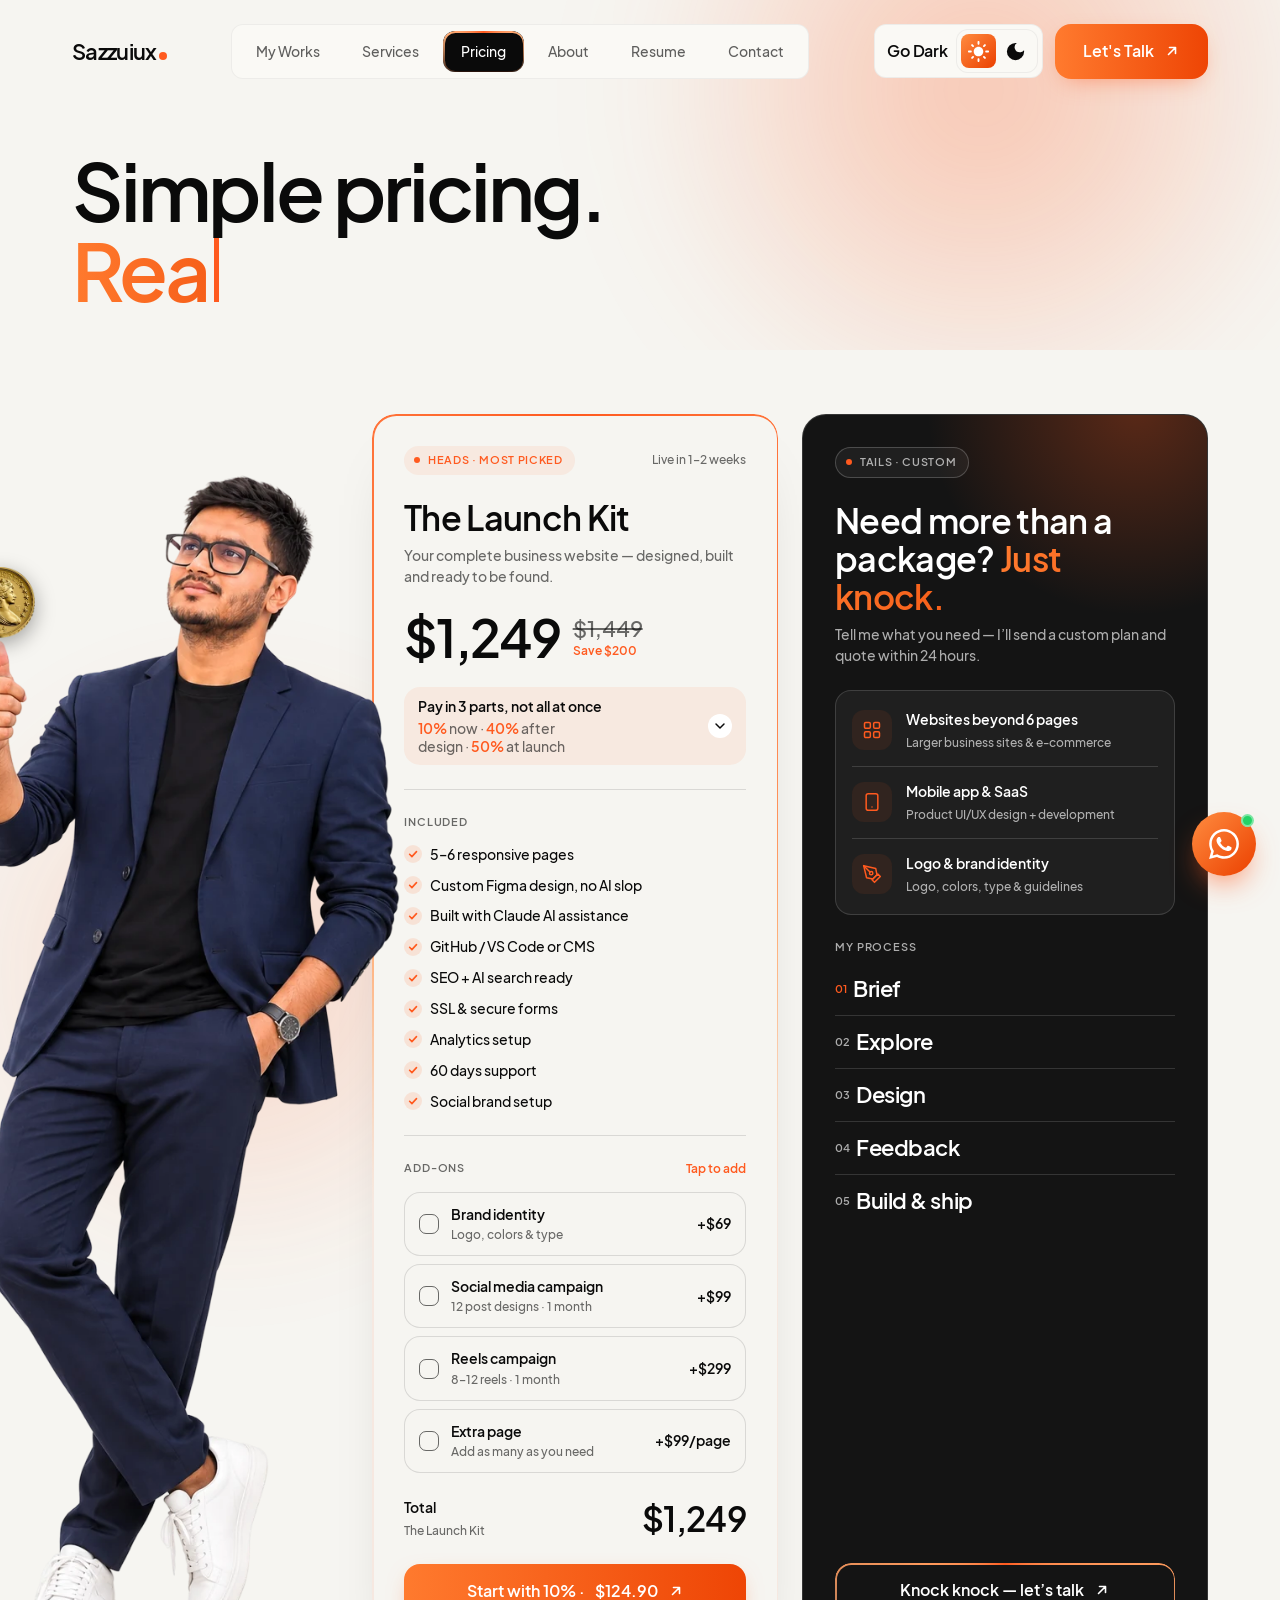
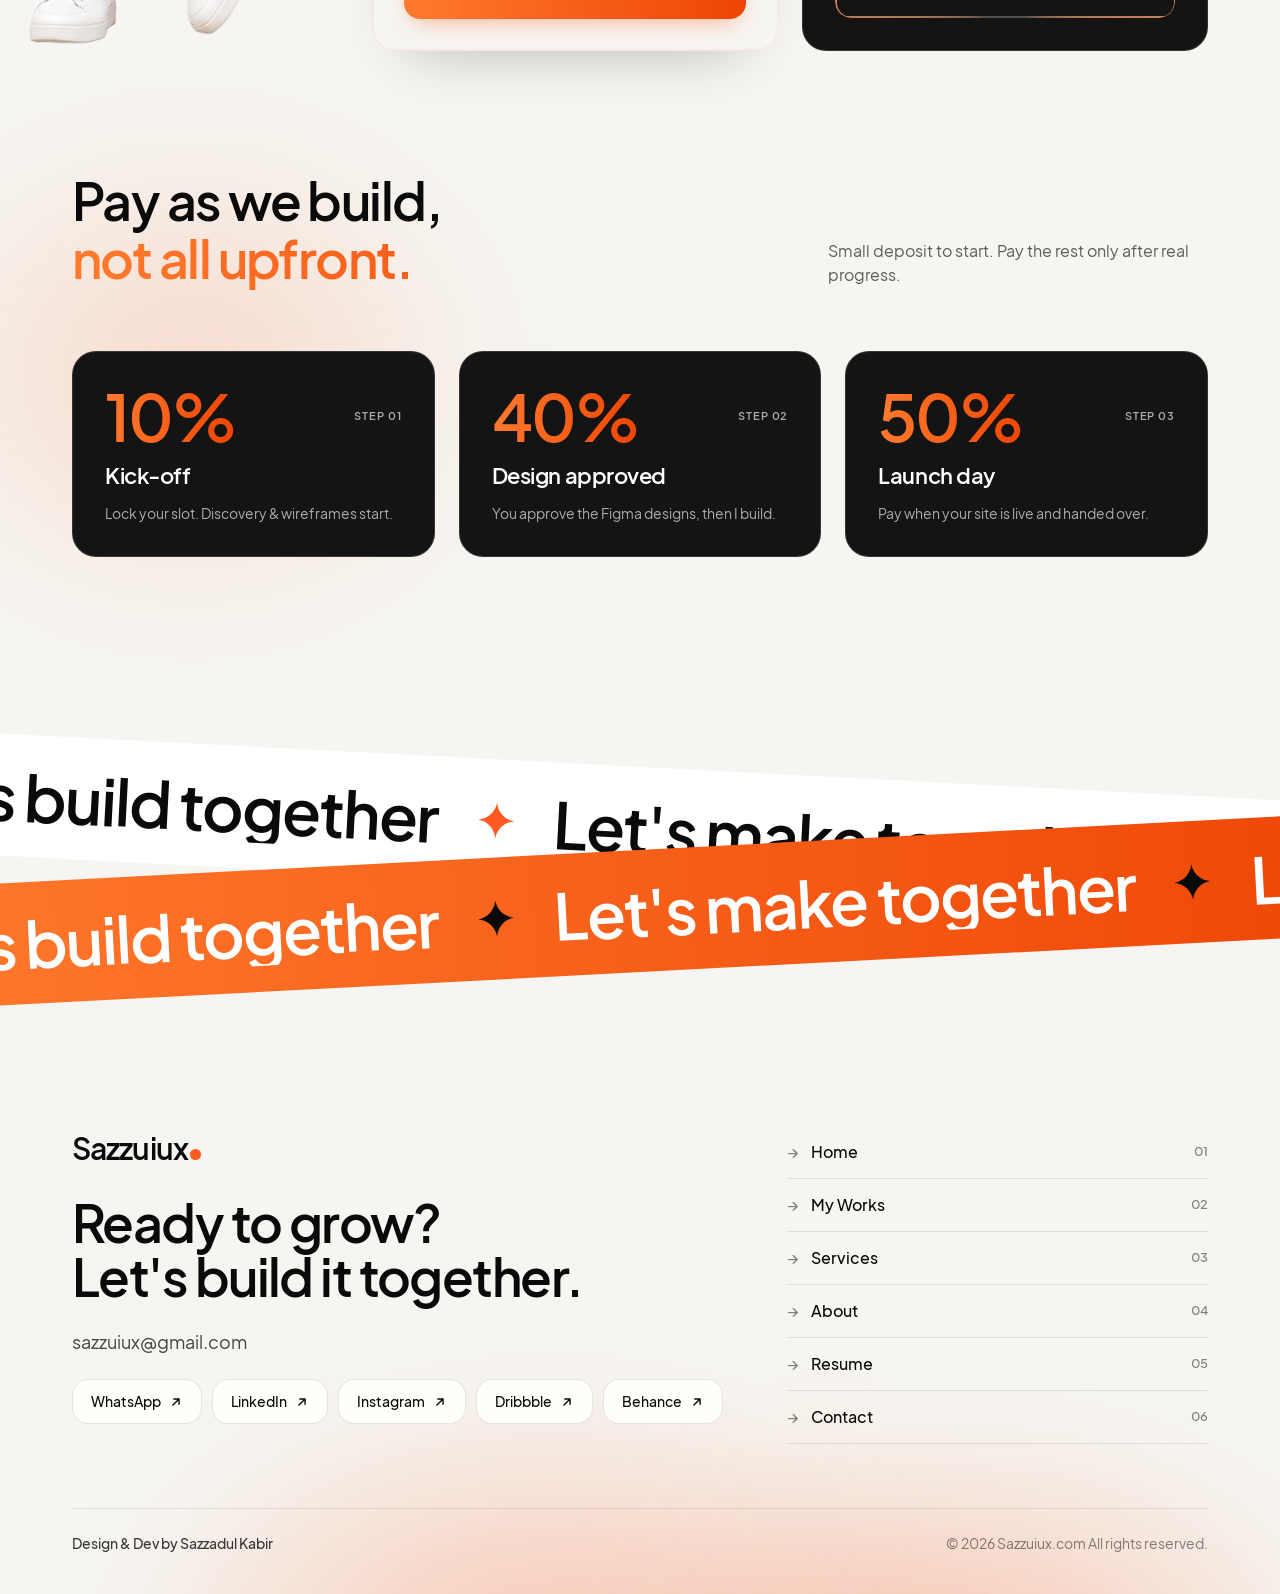
==== commit cdf1ec5c: "Services (tablet/mobile): card spacing from space-xs/space-md tokens, drop clipped shadow (match Fig" ====
--- a/pricing/index.html
+++ b/pricing/index.html
@@ -32,7 +32,7 @@
   <link rel="icon" href="/assets/img/favicon-192.png" type="image/png" sizes="192x192">
   <link rel="icon" href="/assets/img/favicon.svg" type="image/svg+xml">
   <link rel="preload" as="font" type="font/woff2" href="/assets/fonts/PlusJakartaSans-SemiBold.woff2" crossorigin>
-  <link rel="stylesheet" href="/assets/css/style.min.css?v=c1061e61">
+  <link rel="stylesheet" href="/assets/css/style.min.css?v=409ad31a">
 </head>
 <body>
   <a class="skip-link" href="/pricing/" data-to="main">Skip to content</a>
--- a/assets/css/style.min.css
+++ b/assets/css/style.min.css
@@ -1 +1 @@
-@font-face{font-family: "Plus Jakarta Sans";font-style: normal;font-weight: 400;font-display: swap;src: url("/assets/fonts/PlusJakartaSans-Regular.woff2") format("woff2")}@font-face{font-family: "Plus Jakarta Sans";font-style: normal;font-weight: 500;font-display: swap;src: url("/assets/fonts/PlusJakartaSans-Medium.woff2") format("woff2")}@font-face{font-family: "Plus Jakarta Sans";font-style: normal;font-weight: 600;font-display: swap;src: url("/assets/fonts/PlusJakartaSans-SemiBold.woff2") format("woff2")}:root{--black: #0a0a0a;--surface: #141414;--light: #f6f5f1;--white: #ffffff;--orange: #ff5a1f;--orange-light: #ff7a2e;--orange-dark: #ee4505;--grad: linear-gradient(90deg,#ff7a2e 0%,#ee4505 100%);--grad-diag: linear-gradient(135deg,#ff8c40 0%,#eb4000 100%);--text-white-muted: rgba(255,255,255,0.65);--text-black-muted: rgba(10,10,10,0.6);--border-dark: rgba(255,255,255,0.14);--border-light: rgba(10,10,10,0.12);--radius: 16px;--container: 1296px;--margin: 72px;--section-y: 120px;--space-xl: 64px;--space-lg: 40px;--space-md: 24px;--space-sm: 12px;--space-xs: 8px;--t-display: 78px;--t-numeral: 150px;--t-marquee: 64px;--t-h2: 80px;--t-h3: 52px;--t-h4: 34px;--t-h5: 22px;--t-body-lg: 18px;--t-body: 16px;--t-small: 14px;--t-label: 12px;--font: "Plus Jakarta Sans",ui-sans-serif,system-ui,-apple-system,"Segoe UI",sans-serif;--ease: cubic-bezier(0.22,1,0.36,1)}@media (max-width: 1023px){:root{--margin: 24px;--section-y: 96px;--space-xl: 48px;--space-lg: 32px;--space-md: 20px;--t-display: 60px;--t-numeral: 110px;--t-marquee: 48px;--t-h2: 56px;--t-h3: 40px;--t-h4: 28px;--t-h5: 20px;--t-body-lg: 17px;--t-body: 15px}}@media (max-width: 767px){:root{--section-y: 72px;--space-xl: 32px;--space-lg: 24px;--space-md: 16px;--space-sm: 12px;--space-xs: 6px;--t-display: 32px;--t-numeral: 72px;--t-marquee: 32px;--t-h2: 40px;--t-h3: 30px;--t-h4: 24px;--t-h5: 18px;--t-body-lg: 16px;--t-body: 15px;--t-small: 13px;--t-label: 11px}}*,*::before,*::after{box-sizing: border-box}html{scroll-behavior: smooth;-webkit-text-size-adjust: 100%}body{margin: 0;font-family: var(--font);font-size: var(--t-body);line-height: 1.5;color: var(--white);background: var(--black);-webkit-font-smoothing: antialiased;overflow-x: hidden}img{display: block;max-width: 100%}a{color: inherit;text-decoration: none}button{font: inherit;color: inherit;background: none;border: 0;padding: 0;cursor: pointer}input,textarea{font: inherit;color: inherit}h1,h2,h3,h4,h5,p{margin: 0}h1,h2,h3,h4,h5{font-weight: 600;letter-spacing: -0.03em;line-height: 1.05}ul{margin: 0;padding: 0;list-style: none}::selection{background: var(--orange);color: var(--white)}.container{width: 100%;max-width: calc(var(--container) + var(--margin) * 2);margin-inline: auto;padding-inline: var(--margin)}.section{padding-block: var(--section-y);position: relative}.section--dark{background: var(--black);color: var(--white)}.section--light{background: var(--light);color: var(--black)}.clip{overflow: hidden}.sr-only{position: absolute;width: 1px;height: 1px;padding: 0;margin: -1px;overflow: hidden;clip: rect(0,0,0,0);white-space: nowrap;border: 0}.skip-link{position: fixed;top: 12px;left: 12px;z-index: 1000;padding: 10px 16px;background: var(--orange);color: var(--white);border-radius: 12px;transform: translateY(-200%);transition: transform 0.2s}.skip-link:focus{transform: none}:focus-visible{outline: 2px solid var(--orange);outline-offset: 3px;border-radius: 6px}.t-h2{font-size: var(--t-h2);letter-spacing: -0.04em;line-height: 1}.t-h3{font-size: var(--t-h3);line-height: 1.12}.t-h4{font-size: var(--t-h4)}.t-h5{font-size: var(--t-h5);letter-spacing: -0.02em}.t-lg{font-size: var(--t-body-lg);line-height: 1.6}.t-small{font-size: var(--t-small)}.t-label{font-size: var(--t-label);font-weight: 500;letter-spacing: 0.08em;text-transform: uppercase}.muted-dark{color: var(--text-white-muted)}.muted-light{color: var(--text-black-muted)}.grad-text{background: var(--grad);background-size: 200% 100%;-webkit-background-clip: text;background-clip: text;color: transparent;animation: gradShift 6s ease-in-out infinite}.orange{color: var(--orange)}.chip-hl{display: inline-block;background: var(--orange);color: var(--black);padding: 0 0.12em 0.02em;line-height: 1.08}.label{display: inline-flex;align-items: center;gap: 10px;padding: 8px 16px 8px 14px;border-radius: var(--radius);font-size: var(--t-label);font-weight: 500;letter-spacing: 0.08em;text-transform: uppercase}.label::before{content: "";width: 7px;height: 7px;border-radius: 50%;background: var(--orange)}.label--dark{background: rgba(255,255,255,.05);border: 1px solid var(--border-dark);color: rgba(255,255,255,.8)}.label--light{background: rgba(10,10,10,.05);border: 1px solid rgba(10,10,10,.14);color: rgba(10,10,10,.8)}.sec-head{display: flex;flex-wrap: wrap;align-items: flex-end;justify-content: space-between;gap: var(--space-lg);margin-bottom: var(--space-xl)}.sec-head__title{display: flex;flex-direction: column;align-items: flex-start;gap: var(--space-md)}.sec-head__desc{max-width: 380px;min-width: 260px;flex: 1 1 260px}@media (min-width: 1024px){.sec-head__desc{flex: 0 1 380px}}.btn{--pad-x: 28px;--pad-y: 16px;position: relative;display: inline-flex;align-items: center;justify-content: center;gap: 10px;padding: var(--pad-y) var(--pad-x);border-radius: var(--radius);font-size: 16px;font-weight: 600;line-height: 1.4;white-space: nowrap;transition: transform 0.3s var(--ease),background-color 0.3s,border-color 0.3s,box-shadow 0.3s;isolation: isolate;overflow: hidden}@media (max-width: 1023px){.btn{--pad-x: 24px;--pad-y: 14px;font-size: 15px}}@media (max-width: 767px){.btn{--pad-x: 20px;--pad-y: 12px;font-size: 14px;gap: 8px}}.btn svg{width: 16px;height: 16px;flex: none;transition: transform 0.35s var(--ease)}.btn:hover svg{transform: translate(2px,-2px)}.btn:active{transform: scale(0.97)}.btn--primary{color: var(--white);background: linear-gradient(90deg,#ff7a2e,#ee4505,#ff7a2e);background-size: 200% 100%;background-position: 0% 0;box-shadow: 0 8px 24px -10px rgba(255,90,31,0.6);transition: background-position 0.6s var(--ease),transform 0.3s var(--ease),box-shadow 0.3s}.btn--primary:hover{background-position: 100% 0;box-shadow: 0 12px 30px -10px rgba(255,90,31,0.8)}.btn--ghost-dark{color: var(--white);--base: rgba(255,255,255,.25)}.btn--ghost-dark:hover{background: rgba(255,255,255,.08)}.btn--ghost-light{color: var(--black);--base: rgba(10,10,10,.22)}.btn--ghost-light:hover{background: rgba(10,10,10,.06)}@property --ang{syntax: "<angle>";inherits: false;initial-value: 0deg}.btn--ghost-dark::before,.btn--ghost-light::before{content: "";position: absolute;inset: 0;z-index: -1;border-radius: inherit;padding: 1.5px;pointer-events: none;background: conic-gradient(from var(--ang),#ff5a1f,#ff9a5c 22%,var(--base) 40%,var(--base) 60%,#ff9a5c 80%,#ff5a1f);-webkit-mask: linear-gradient(#000 0 0) content-box,linear-gradient(#000 0 0);-webkit-mask-composite: xor;mask-composite: exclude;animation: borderSpin 3s linear infinite}@keyframes borderSpin{to{--ang: 360deg}}.btn--block{width: 100%}.btn-row{display: flex;flex-wrap: wrap;gap: var(--space-sm)}.glow{position: absolute;pointer-events: none;border-radius: 50%;background: radial-gradient(closest-side,rgba(255,90,31,0.5),rgba(255,90,31,0));filter: blur(60px);z-index: 0;animation: glowFloat 16s ease-in-out infinite alternate}.glow--b{animation-duration: 21s;animation-delay: -6s}@keyframes glowFloat{0%{transform: translate3d(0,0,0) scale(1)}33%{transform: translate3d(6%,-8%,0) scale(1.12)}66%{transform: translate3d(-7%,5%,0) scale(0.92)}100%{transform: translate3d(4%,7%,0) scale(1.06)}}@keyframes gradShift{0%,100%{background-position: 0% 50%}50%{background-position: 100% 50%}}@keyframes spin{to{transform: rotate(360deg)}}@keyframes marquee{to{transform: translate3d(-50%,0,0)}}@keyframes blink{50%{opacity: 0}}.nav{position: fixed;inset: 0 0 auto 0;z-index: 100;padding-block: 24px;transition: padding 0.4s var(--ease),background 0.4s,backdrop-filter 0.4s,border-color 0.4s;border-bottom: 1px solid transparent}.nav.is-scrolled{padding-block: 12px;background: rgba(10,10,10,0.72);backdrop-filter: blur(16px);-webkit-backdrop-filter: blur(16px);border-bottom-color: rgba(255,255,255,0.06)}.nav__inner{display: flex;align-items: center;justify-content: space-between;gap: 16px}.logo{display: inline-flex;align-items: baseline;gap: 2px;font-size: 22px;font-weight: 600;letter-spacing: -0.03em;color: var(--white)}.logo__dot{width: 0.36em;height: 0.36em;border-radius: 50%;background: var(--orange);flex: none}@media (max-width: 1023px){.logo{font-size: 20px}}@media (max-width: 767px){.logo{font-size: 18px}}.nav__links{display: flex;gap: 6px;padding: 6px;border-radius: 12px;background: rgba(255,255,255,0.06);border: 1px solid rgba(255,255,255,0.1)}.nav__links a{padding: 10px 18px;border-radius: 12px;font-size: 14px;font-weight: 500;color: var(--text-white-muted);transition: color 0.25s,background 0.25s}.nav__links a:hover{color: var(--white)}.nav__links a.is-active{color: var(--white);background: rgba(255,255,255,0.1)}.nav__actions{display: flex;align-items: center;gap: 12px}.nav__menu-btn{display: none;width: 44px;height: 44px;border-radius: 12px;border: 1px solid rgba(255,255,255,.2);align-items: center;justify-content: center}.nav__menu-btn span,.nav__menu-btn span::before,.nav__menu-btn span::after{display: block;width: 16px;height: 1.6px;background: var(--white);border-radius: 2px;position: relative;transition: transform 0.3s var(--ease),opacity 0.2s}.nav__menu-btn span::before,.nav__menu-btn span::after{content: "";position: absolute;left: 0}.nav__menu-btn span::before{top: -5px}.nav__menu-btn span::after{top: 5px}.nav.is-open .nav__menu-btn span{background: transparent}.nav.is-open .nav__menu-btn span::before{transform: translateY(5px) rotate(45deg)}.nav.is-open .nav__menu-btn span::after{transform: translateY(-5px) rotate(-45deg)}.nav__panel{display: none;margin-top: 16px;padding: 8px 20px 20px;border-radius: var(--radius);background: var(--surface);border: 1px solid var(--border-dark)}.nav__panel a.panel-link{display: flex;align-items: center;justify-content: space-between;padding: 16px 0;border-bottom: 1px solid var(--border-dark);font-size: var(--t-h5);font-weight: 600;letter-spacing: -0.02em}.nav__panel a.panel-link.is-active{color: var(--orange)}.nav__panel a.panel-link.is-active span::before{content: "";display: inline-block;width: 8px;height: 8px;border-radius: 50%;background: var(--orange);margin-right: 12px;vertical-align: middle}.nav__panel .btn{margin-top: 24px}@media (max-width: 1023px){.nav__links{display: none}.nav__menu-btn{display: inline-flex}.nav.is-open{background: rgba(10,10,10,0.96);backdrop-filter: blur(16px)}.nav__panel{display: block;overflow: hidden;max-height: 0;margin-top: 0;padding-block: 0;opacity: 0;visibility: hidden;transform: translateY(-10px);border-color: transparent;transition: max-height 0.5s var(--ease),margin-top 0.5s var(--ease),padding 0.5s var(--ease),opacity 0.35s ease,transform 0.5s var(--ease),visibility 0s linear 0.5s,border-color 0.3s}.nav.is-open .nav__panel{max-height: 560px;margin-top: 16px;padding-block: 8px 20px;opacity: 1;visibility: visible;transform: none;border-color: var(--border-dark);transition-delay: 0s}.nav{transition: padding 0.4s var(--ease),background 0.45s ease,backdrop-filter 0.4s,border-color 0.4s}}@media (max-width: 767px){.nav__actions .btn{display: none}}@keyframes panelIn{from{opacity: 0;transform: translateY(-8px)}}.hero{position: relative;min-height: 100vh;min-height: 100svh;overflow: hidden;display: flex;align-items: stretch;padding-top: 112px}.hero .glow--1{width: 760px;height: 760px;right: 4%;top: 6%}.hero__inner{position: relative;z-index: 1;display: grid;grid-template-columns: minmax(0,1fr) minmax(0,540px);gap: var(--space-lg);align-items: center;width: 100%}.hero__copy{padding-block: var(--space-xl);max-width: 760px}.hero__title{font-size: var(--t-display);letter-spacing: -0.04em;line-height: 1.1}.hero__title .chip-hl{margin-bottom: 2px}.hero__role{display: flex;align-items: center;gap: 0.2em;white-space: nowrap}.hero__rotator{display: inline-flex;align-items: center}.hero__rotator .grad-text{padding-bottom: 0.18em;margin-bottom: -0.18em}.r-rotator{display: inline-block;white-space: nowrap;min-height: 1em;vertical-align: top}.r-rotator .caret{display: inline-block;width: 0.06em;height: 0.8em;margin-left: 0.08em;background: var(--orange);animation: blink 1s steps(1) infinite}.hero__rotator .caret{display: inline-block;width: 4px;height: 0.85em;margin-left: 6px;background: var(--orange);animation: blink 1s steps(1) infinite}.hero__bio{margin-top: var(--space-lg);max-width: 600px}.hero .btn-row{margin-top: var(--space-lg)}.hero__photo{position: relative;align-self: end;justify-self: end;width: 100%;max-width: 540px;aspect-ratio: 613 / 920;margin-bottom: 0}.hero__ring{position: absolute;left: 0;right: 0;top: 6%;aspect-ratio: 1;border-radius: 50%;border: 1px solid rgba(255,255,255,0.08)}.hero__photo .fade{position: absolute;inset: auto 0 0 0;height: 22%;z-index: 3;pointer-events: none;background: linear-gradient(to bottom,rgba(10,10,10,0),var(--black))}.reveal-photo{position: relative;touch-action: pan-y}.reveal-photo img{position: absolute;inset: 0;width: 100%;height: 100%;object-fit: cover;user-select: none;-webkit-user-drag: none}.reveal-photo .robot{z-index: 2;-webkit-mask-image: radial-gradient(circle var(--r,100px) at var(--mx,62%) var(--my,33%),#000 97%,transparent 100%);mask-image: radial-gradient(circle var(--r,100px) at var(--mx,62%) var(--my,33%),#000 97%,transparent 100%)}.reveal-photo .lens{position: absolute;z-index: 4;pointer-events: none;width: calc(var(--r,100px) * 2);aspect-ratio: 1;left: var(--mx,62%);top: var(--my,33%);transform: translate(-50%,-50%);border-radius: 50%;border: 2px solid var(--orange);box-shadow: 0 0 0 8px rgba(255,90,31,0.08),0 0 40px rgba(255,90,31,0.35)}.trusted{border-top: 1px solid rgba(255,255,255,.1);padding-block: var(--space-lg);background: var(--black)}.trusted__inner{display: flex;align-items: center;gap: var(--space-xl)}.trusted__label{flex: none;font-size: 18px;font-weight: 600;line-height: 1.3;color: rgba(255,255,255,.9)}.marquee{position: relative;overflow: hidden;flex: 1;min-width: 0;-webkit-mask-image: linear-gradient(90deg,transparent,#000 10%,#000 88%,transparent);mask-image: linear-gradient(90deg,transparent,#000 10%,#000 88%,transparent)}.marquee__track{display: flex;width: max-content;animation: marquee var(--dur,40s) linear infinite}.marquee__track--rev{animation-direction: reverse}.marquee:hover .marquee__track.pause-hover{animation-play-state: paused}.logos{display: flex;align-items: center;gap: 72px;padding-right: 72px}.logos img{height: 30px;width: auto;opacity: 0.55;transition: opacity 0.3s}.logos img:hover{opacity: 1}@media (max-width: 767px){.trusted__inner{flex-direction: column;align-items: flex-start;gap: var(--space-md)}.trusted__label{font-size: 16px}.marquee{width: 100%}.logos{gap: 40px;padding-right: 40px}.logos img{height: 22px}}.about__grid{display: grid;grid-template-columns: minmax(0,1fr) 440px;gap: var(--space-xl);align-items: center}.about__copy{display: flex;flex-direction: column;align-items: flex-start;gap: var(--space-lg)}.scroll-text{font-size: var(--t-h3);font-weight: 600;letter-spacing: -0.03em;line-height: 1.18}.scroll-text .w{color: rgba(10,10,10,0.16);transition: color 0.25s linear}.scroll-text .w.on{color: var(--black)}.stats{display: flex;flex-wrap: wrap;gap: var(--space-lg);width: 100%;border-top: 1px solid var(--border-light);padding-top: var(--space-md)}.stat{flex: 1 1 160px;display: flex;flex-direction: column;gap: 6px}.stat .t-label{color: rgba(10,10,10,.45)}.stat strong{font-size: var(--t-small);font-weight: 600;letter-spacing: 0.06em;text-transform: uppercase}.about__photo{position: relative;width: 100%;max-width: 440px;justify-self: center;padding: 20px 20px 0}.photo-card{background: var(--light);border-radius: var(--radius);padding: 12px 12px 22px;transform: rotate(3deg);border: 1px solid rgba(10,10,10,.05);box-shadow: 0 30px 60px -24px rgba(0,0,0,.22);transition: transform 0.6s var(--ease)}.photo-card:hover{transform: rotate(1deg) translateY(-4px)}.photo-card__img{border-radius: var(--radius);overflow: hidden;aspect-ratio: 376 / 480}.photo-card__img img{width: 100%;height: 100%;object-fit: cover}.photo-card__meta{padding: 14px 12px 0;color: var(--black)}.photo-card__meta .t-label{color: var(--black)}.photo-card__meta p{font-size: 14px;font-weight: 600;margin-top: 4px}.sticker{position: absolute;z-index: 2;top: 7px;left: 50%;transform: translateX(-50%) rotate(3.3deg);white-space: nowrap;padding: 10px 16px;border-radius: var(--radius);background: var(--orange);color: var(--white);font-size: 14px;font-weight: 600;box-shadow: 0 10px 24px -10px rgba(255,90,31,.7)}@media (max-width: 1023px){.about__grid{grid-template-columns: 1fr}.about__photo{max-width: 420px}}.showcase{padding-block: var(--space-xl);display: flex;flex-direction: column;gap: var(--space-lg)}.tags{display: flex;align-items: center;gap: 36px;padding-right: 36px}.tags span{font-size: var(--t-h4);font-weight: 500;letter-spacing: -0.02em;white-space: nowrap;color: var(--black)}.tags i{width: 10px;height: 10px;border-radius: 50%;background: var(--orange);flex: none}.shots{display: flex;gap: 28px;padding-right: 28px}.shot{width: 533px;aspect-ratio: 533 / 400;border-radius: var(--radius);overflow: hidden;flex: none;background: #ddd}.shot img{width: 100%;height: 100%;object-fit: cover;transition: transform 0.8s var(--ease)}.shot:hover img{transform: scale(1.04)}.showcase .marquee{-webkit-mask-image: none;mask-image: none}@media (max-width: 1023px){.shot{width: 420px}.tags{gap: 28px;padding-right: 28px}}@media (max-width: 767px){.shot{width: 280px}.shots{gap: 16px;padding-right: 16px}.tags{gap: 20px;padding-right: 20px}.tags i{width: 8px;height: 8px}}.services__body{display: grid;grid-template-columns: minmax(0,1fr) minmax(300px,500px);gap: var(--space-lg);align-items: start}.svc{position: relative;border-top: 1px solid var(--border-dark);transition: opacity 0.5s var(--ease)}.svc.is-dim{opacity: 0.25}.svc__btn{display: flex;align-items: center;gap: var(--space-md);width: 100%;text-align: left;padding: var(--space-md) 0;transition: padding 0.45s var(--ease)}.svc.is-active .svc__btn{padding-left: 24px}.svc::before{content: "";position: absolute;left: 0;top: 18px;bottom: 18px;width: 3px;border-radius: 2px;background: var(--orange);transform: scaleY(0);transform-origin: top;transition: transform 0.45s var(--ease)}.svc.is-active::before{transform: scaleY(1)}.svc__content{flex: 1;min-width: 0;display: flex;flex-direction: column;gap: 6px}.svc__meta{display: flex;align-items: center;gap: 10px;font-size: 12px;letter-spacing: 0.08em;color: rgba(255,255,255,.5)}.svc__meta i{width: 20px;height: 10px;border-radius: 3px;background: rgba(255,255,255,.25);transition: background 0.3s}.svc.is-active .svc__meta i{background: var(--orange)}.svc__title{font-size: var(--t-h4);font-weight: 500;letter-spacing: -0.03em;color: rgba(255,255,255,.85);transition: color 0.3s}.svc.is-active .svc__title{color: var(--white)}.svc__desc{color: rgba(255,255,255,.55)}.svc__arrow{flex: none;width: 44px;height: 44px;border-radius: var(--radius);border: 1px solid rgba(255,255,255,.2);display: grid;place-items: center;transition: background 0.3s,border-color 0.3s,transform 0.4s var(--ease)}.svc__arrow svg{width: 18px;height: 18px}.svc.is-active .svc__arrow{background: var(--grad);border-color: transparent;color: var(--white)}.svc__btn:hover .svc__arrow{transform: rotate(45deg)}.svc-card{position: sticky;top: 110px;border-radius: var(--radius);color: var(--black);overflow: hidden;background: linear-gradient(135deg,#ff9a4d,#ff5a1f 45%,#e43c00);background-size: 220% 220%;animation: gradShift 10s ease-in-out infinite;padding: var(--space-lg) var(--space-lg);box-shadow: 0 40px 80px -40px rgba(255,90,31,0.6)}.svc-card__label{color: rgba(10,10,10,.7)}.svc-card__num{font-size: var(--t-numeral);font-weight: 600;letter-spacing: -0.05em;line-height: 1;margin-top: 8px}.svc-card__title{font-size: var(--t-h3);line-height: 1.05;margin-top: var(--space-xl)}.svc-card__list{margin-top: var(--space-lg)}.svc-card__list li{padding: 13px 0;border-top: 1px solid rgba(10,10,10,.2);font-weight: 500}.svc-card .swap{transition: opacity 0.35s var(--ease),transform 0.45s var(--ease)}.svc-card.is-swapping .swap{opacity: 0;transform: translateY(10px)}@media (max-width: 1023px){.services__body{grid-template-columns: 1fr}.svc-card{position: relative;top: 0;margin: 4px 0 var(--space-md)}.svc-card__title{margin-top: var(--space-lg)}}@media (max-width: 767px){.svc-card{padding: var(--space-lg) var(--space-md)}.svc__arrow{width: 40px;height: 40px}}.works__list{display: flex;flex-direction: column;gap: var(--space-lg)}.work{position: sticky;top: calc(96px + var(--i) * 18px);display: grid;grid-template-columns: minmax(0,760fr) minmax(280px,440fr) auto;gap: var(--space-lg);padding: var(--space-md);border-radius: var(--radius);background: var(--surface);border: 1px solid var(--border-dark);transform-origin: 50% 0;box-shadow: 0 -30px 60px -30px rgba(0,0,0,.8)}.work__cover{position: relative;border-radius: var(--radius);overflow: hidden;aspect-ratio: 760 / 552;background: linear-gradient(135deg,#222,#0d0d0d)}.work__cover .glow{width: 70%;aspect-ratio: 1;height: auto}.work__cover .mock{position: absolute;inset: 0;width: 100%;height: 100%;object-fit: cover;transition: transform 0.8s var(--ease)}.work__cover:hover .mock{transform: scale(1.03)}.work__pills{position: absolute;z-index: 2;inset: 18px 18px auto 18px;display: flex;justify-content: space-between;gap: 8px}.pill{padding: 6px 12px;border-radius: 8px;font-size: 11px;font-weight: 600;letter-spacing: 0.06em}.pill--dark{background: rgba(10,10,10,.75);color: var(--white)}.pill--orange{background: var(--grad);color: var(--white)}.work__info{display: flex;flex-direction: column;gap: var(--space-sm);padding-block: 4px}.work__num{display: flex;align-items: flex-end;gap: 8px}.work__num b{font-size: var(--t-h2);font-weight: 600;letter-spacing: -0.04em;line-height: 0.9}.work__num small{font-size: 14px;color: rgba(255,255,255,.5);letter-spacing: 0.08em}.work__name{font-size: var(--t-h3);margin-top: auto}.work__meta{color: rgba(255,255,255,.5)}.work__desc{color: rgba(255,255,255,.7);max-width: 400px;line-height: 1.6}.work__info .btn-row{margin-top: var(--space-sm)}.work__ticks{display: flex;flex-direction: column;gap: 10px;padding-top: 16px}.work__ticks i{display: block;width: 18px;height: 2px;background: rgba(255,255,255,.25)}.work__ticks i.on{width: 36px;background: var(--orange)}@media (max-width: 1023px){.work{grid-template-columns: 1fr}.work__ticks{display: none}.work__name{margin-top: var(--space-sm)}}.process__body{display: flex;flex-wrap: wrap;align-items: center;gap: var(--space-xl)}.sheet{flex: 1 1 520px;min-width: 0;background: var(--white);color: var(--black);border-radius: var(--radius);padding: var(--space-lg);transform: rotate(-1.5deg);box-shadow: 0 24px 60px rgba(0,0,0,.12)}.sheet__head{display: flex;justify-content: space-between;align-items: flex-start;gap: 12px;padding-bottom: 20px;border-bottom: 2px solid var(--black)}.sheet__head h3{font-size: var(--t-h4)}.sheet__head .t-label{color: rgba(10,10,10,.5);margin-top: 6px}.badge-no{padding: 6px 12px;border: 1.5px solid rgba(10,10,10,.6);border-radius: 8px;font-size: 12px;font-weight: 600;letter-spacing: 0.08em;white-space: nowrap}.sheet__cols{display: grid;grid-template-columns: 230px 170px 1fr;padding: 16px 0 12px;color: rgba(10,10,10,.45)}.step{display: grid;grid-template-columns: 230px 170px 1fr;align-items: center;gap: 0;padding: var(--space-md) 0;border-top: 1px solid var(--border-light);width: 100%;text-align: left;transition: background 0.3s}.step__name{display: flex;align-items: center;gap: 10px}.step__name .check{width: 20px;height: 20px;flex: none;color: var(--black);opacity: 0;transform: scale(0.5);transition: opacity 0.3s,transform 0.4s var(--ease);margin-left: -2px}.step.done .check{opacity: 1;transform: none}.step__name .no{font-size: 12px;letter-spacing: 0.06em;color: rgba(10,10,10,.5)}.step__name strong{font-size: var(--t-h5);font-weight: 600;letter-spacing: -0.02em}.when{justify-self: start;padding: 5px 10px;border-radius: 6px;background: rgba(10,10,10,.06);font-size: 11px;font-weight: 600;letter-spacing: 0.08em;text-transform: uppercase;transition: background 0.3s,color 0.3s}.step.is-active .when{background: var(--orange);color: var(--black)}.step__desc{color: rgba(10,10,10,.75);line-height: 1.5}.sheet__foot{display: flex;flex-wrap: wrap;justify-content: space-between;align-items: center;gap: 12px;padding-top: 24px;border-top: 1px solid var(--border-light)}.sheet__foot small{font-size: 12px;letter-spacing: 0.04em;color: rgba(10,10,10,.5)}.sheet__foot strong{font-size: var(--t-h5)}.status{flex: 0 0 340px;background: var(--black);color: var(--white);border-radius: var(--radius);padding: var(--space-md);display: flex;flex-direction: column;gap: 16px;box-shadow: 0 30px 60px -20px rgba(0,0,0,.35)}.status__top{display: flex;justify-content: space-between;align-items: center;font-size: 11px;font-weight: 600;letter-spacing: 0.1em}.status__top span:first-child{display: inline-flex;align-items: center;gap: 8px}.status__top span:first-child::before{content: "";width: 8px;height: 8px;border-radius: 50%;background: var(--orange);animation: blink 1.4s steps(1) infinite}.status__top span:last-child{color: rgba(255,255,255,.5)}.status__title{font-size: 28px;letter-spacing: -0.03em}.status__when{color: rgba(255,255,255,.6);margin-top: 2px}.progress{position: relative;height: 8px;display: flex;justify-content: space-between;align-items: center}.progress::before{content: "";position: absolute;left: 0;right: 0;top: 3px;height: 2px;background: rgba(255,255,255,.15)}.progress__bar{position: absolute;left: 0;top: 3px;height: 2px;background: var(--orange);width: 0;transition: width 0.6s var(--ease)}.progress i{position: relative;width: 8px;height: 8px;background: var(--black);border: 1px solid rgba(255,255,255,.4);transition: background 0.3s,border-color 0.3s}.progress i.on{background: var(--orange);border-color: var(--orange)}.status__next{color: rgba(255,255,255,.6)}.status .swap{transition: opacity 0.3s}.status.is-swapping .swap{opacity: 0}@media (max-width: 1023px){.status{flex: 1 1 100%}.sheet{flex-basis: 100%}}@media (max-width: 767px){.sheet{transform: none;padding: var(--space-lg) var(--space-md)}.sheet__cols{display: none}.step{grid-template-columns: 1fr;gap: 8px}.sheet__head h3{font-size: 24px}}.notes{display: flex;flex-wrap: wrap;justify-content: center;gap: var(--space-lg) var(--space-md);padding-top: 12px}.note{--rot: 0deg;position: relative;width: 392px;max-width: 100%;background: var(--light);color: var(--black);border-radius: var(--radius);padding: var(--space-lg);display: flex;flex-direction: column;gap: var(--space-sm);transform: rotate(var(--rot));box-shadow: 0 16px 40px rgba(0,0,0,.35);transition: transform 0.6s var(--ease)}.note:hover{transform: rotate(0deg) translateY(-6px)}.note::before{content: "";position: absolute;left: 50%;top: -12px;width: 110px;height: 26px;margin-left: -55px;background: rgba(255,90,31,0.88);transform: rotate(-3deg)}.note__no{color: rgba(10,10,10,.5);padding-bottom: 12px;border-bottom: 1.5px solid rgba(10,10,10,.15)}.note__q{font-size: 44px;font-weight: 600;line-height: 0.6;margin-top: 10px}.note blockquote{margin: 0;font-size: var(--t-body-lg);font-weight: 500;line-height: 1.4;letter-spacing: -0.01em}.note__who{display: flex;align-items: center;gap: 12px;padding-top: 8px;margin-top: auto}.note__who img{width: 44px;height: 44px;border-radius: 50%;object-fit: cover}.note__who b{display: block;font-size: 14px;font-weight: 600}.note__who small{display: block;font-size: 10.5px;letter-spacing: 0.08em;text-transform: uppercase;color: rgba(10,10,10,.5)}@media (max-width: 1023px){.note{width: calc(50% - var(--space-md) / 2);min-width: 280px}}@media (max-width: 767px){.note{width: 100%;padding: var(--space-lg) var(--space-md)}}.contact{overflow: hidden}.contact .glow--1{width: 700px;height: 560px;right: -8%;top: -18%}.contact .glow--2{width: 600px;height: 460px;left: -12%;bottom: -20%}.contact__grid{position: relative;z-index: 1;display: grid;grid-template-columns: 1fr 1fr;gap: var(--space-xl)}.contact__pitch{display: flex;flex-direction: column;align-items: flex-start;gap: var(--space-md)}.call-badge{padding: 7px 14px;border-radius: var(--radius);border: 1px solid rgba(255,90,31,.6);background: rgba(255,90,31,.08);color: var(--orange);font-size: 13px;font-weight: 500}.checks{display: flex;flex-direction: column;gap: 12px}.checks li{display: flex;align-items: center;gap: 12px;color: rgba(255,255,255,.85)}.checks svg{width: 20px;height: 20px;flex: none}.contact__photo{width: 240px;aspect-ratio: 1;border-radius: var(--radius);overflow: hidden;background: linear-gradient(135deg,#ff8c40,#bf3300)}.contact__photo.reveal-photo img{object-position: 50% 12%}.contact__photo .lens{--r: 46px}.person b{display: block;font-size: var(--t-h5);font-weight: 600;letter-spacing: -0.02em}.person span{font-size: 14px;color: rgba(255,255,255,.6)}.direct{display: flex;flex-wrap: wrap;align-items: center;gap: var(--space-sm) var(--space-lg)}.direct a{display: inline-flex;align-items: center;gap: 10px;font-size: 15px;font-weight: 500}.direct a svg{width: 18px;height: 18px}.direct a.book{color: var(--orange);font-weight: 600}.direct a:hover{text-decoration: underline;text-underline-offset: 4px}.form{display: flex;flex-direction: column;gap: var(--space-lg)}.field{display: flex;flex-direction: column;gap: 10px;border-bottom: 1px solid var(--border-dark);padding-bottom: 12px;transition: border-color 0.3s}.field:focus-within{border-color: var(--orange)}.field label,.field .lbl{font-size: var(--t-body);font-weight: 600}.field input,.field textarea{background: transparent;border: 0;outline: 0;padding: 4px 0;font-size: var(--t-body);color: var(--white);resize: none}.field textarea{min-height: 84px}.field ::placeholder{color: rgba(255,255,255,.4)}.field-row{display: flex;flex-wrap: wrap;gap: var(--space-lg) var(--space-md)}.field-row .field{flex: 1 1 220px}.field--chips{border: 0;padding: 0}.chips{display: flex;flex-wrap: wrap;gap: 12px}.chips label{position: relative}.chips input{position: absolute;opacity: 0;pointer-events: none}.chips span{display: inline-block;padding: 12px 20px;border-radius: var(--radius);border: 1px solid rgba(255,255,255,.2);color: rgba(255,255,255,.75);font-size: 15px;transition: all 0.25s;cursor: pointer}.chips span:hover{border-color: rgba(255,255,255,.45)}.chips input:checked + span{border-color: var(--orange);background: rgba(255,90,31,.12);color: var(--orange)}.chips input:focus-visible + span{outline: 2px solid var(--orange);outline-offset: 2px}.form .btn{align-self: flex-start}.form__status{font-size: 14px;min-height: 20px}.form__status.ok{color: #6ee7a8}.form__status.err{color: #ff8a8a}@media (max-width: 1023px){.contact__grid{grid-template-columns: 1fr}}@media (max-width: 767px){.contact__photo{width: 200px}.chips span{padding: 10px 16px;font-size: 14px}}.together{position: relative;overflow: hidden;background: var(--black);padding-block: 90px}.band{width: 120%;margin-left: -10%;padding-block: 26px}.band--back{background: var(--surface);transform: rotate(3deg)}.band--front{background: linear-gradient(90deg,#ff7a2e,#ee4505,#ff7a2e);background-size: 200% 100%;animation: gradShift 8s ease-in-out infinite;transform: rotate(-3deg);margin-top: -40px;position: relative;z-index: 1}.band .marquee{-webkit-mask-image: none;mask-image: none}.phrases{display: flex;align-items: center;gap: 40px;padding-right: 40px}.phrases span{font-size: var(--t-marquee);font-weight: 600;letter-spacing: -0.03em;white-space: nowrap;line-height: 1.1}.phrases svg{width: 36px;height: 36px;flex: none}.band--back svg{color: var(--orange)}.band--front svg{color: var(--black)}@media (max-width: 767px){.together{padding-block: 56px}.band{padding-block: 16px}.band--front{margin-top: -24px}.phrases{gap: 20px;padding-right: 20px}.phrases svg{width: 22px;height: 22px}}.footer{position: relative;overflow: hidden;background: var(--black);padding-top: var(--space-xl);padding-bottom: var(--space-lg)}.footer .glow--1{width: 900px;height: 520px;left: 8%;bottom: -320px}.footer .glow--2{width: 760px;height: 460px;right: -6%;bottom: -300px}.footer__top{position: relative;z-index: 1;display: flex;flex-wrap: wrap;justify-content: space-between;gap: var(--space-xl)}.footer__brand{display: flex;flex-direction: column;align-items: flex-start;gap: var(--space-md);max-width: 620px}.footer__brand .logo{font-size: 30px}.footer__brand h2{font-size: var(--t-h3)}.footer__mail{font-size: var(--t-body-lg);color: rgba(255,255,255,.75)}.footer__mail:hover{color: var(--orange)}.socials{display: flex;flex-wrap: wrap;gap: 10px}.socials a{display: inline-flex;align-items: center;gap: 8px;padding: 11px 18px;border-radius: var(--radius);background: rgba(255,255,255,.06);border: 1px solid rgba(255,255,255,.16);font-size: 14px;font-weight: 500;transition: background 0.25s,border-color 0.25s}.socials a:hover{background: rgba(255,90,31,.15);border-color: rgba(255,90,31,.6)}.socials svg{width: 14px;height: 14px}.footer__nav{flex: 1 1 360px;max-width: 460px}.footer__nav a{display: flex;align-items: center;gap: 12px;padding: 14px 0;border-bottom: 1px solid var(--border-dark);font-size: 16px;font-weight: 500;transition: color 0.25s,padding 0.35s var(--ease)}.footer__nav a:hover{color: var(--orange);padding-left: 6px}.footer__nav a span:first-child{color: rgba(255,255,255,.5)}.footer__nav a span:nth-child(2){flex: 1}.footer__nav a span:last-child{color: rgba(255,255,255,.5);font-size: 13px}.footer__bottom{position: relative;z-index: 1;display: flex;flex-wrap: wrap;justify-content: space-between;gap: 8px var(--space-md);margin-top: var(--space-xl);padding-top: var(--space-md);border-top: 1px solid var(--border-dark);font-size: 14px}.footer__bottom span:first-child{color: rgba(255,255,255,.8);font-weight: 500}.footer__bottom span:last-child{color: rgba(255,255,255,.5)}.cursor{display: none}@media (hover: hover) and (pointer: fine){html.has-cursor .cursor{display: block}}.cursor{position: fixed;left: 0;top: 0;z-index: 9999;width: 124px;height: 124px;pointer-events: none;will-change: transform;transition: opacity 0.3s}.cursor__lean{position: absolute;inset: 0;transition: scale 0.4s var(--ease);will-change: transform}.cursor.is-link .cursor__lean{scale: 1.12}.cursor.is-hidden{opacity: 0}.cursor__ring{position: absolute;inset: 0;width: 100%;height: 100%;overflow: visible}.cursor__spin{transform-origin: 62px 62px;animation: spin 10s linear infinite}.cursor__ring text{font-family: var(--font);font-size: 12px;font-weight: 600;letter-spacing: 0.06em;fill: #ee4505}.cursor__face{position: absolute;left: 36px;top: 26px;width: 52px;height: 72px;animation: headShake 1.6s ease-in-out infinite;transform-origin: 50% 85%}.cursor__face img{width: 100%;height: 100%;object-fit: contain;filter: drop-shadow(0 4px 8px rgba(0,0,0,.3))}@keyframes headShake{0%,100%{transform: rotate(0deg)}15%{transform: rotate(-7deg)}30%{transform: rotate(6deg)}45%{transform: rotate(-4deg)}60%{transform: rotate(3deg)}75%{transform: rotate(-1deg)}}.reveal-up{opacity: 0;transform: translateY(28px);transition: opacity 0.9s var(--ease),transform 0.9s var(--ease)}.reveal-up.in{opacity: 1;transform: none}.water{will-change: filter}.r-head{position: relative;overflow: hidden;padding-top: 150px;padding-bottom: var(--space-xl)}.r-head .glow--1{width: 700px;height: 700px;right: -4%;top: -260px}.r-head__inner{position: relative;z-index: 1;display: flex;flex-wrap: wrap;justify-content: space-between;align-items: flex-end;gap: var(--space-lg)}.r-head__title{display: flex;flex-direction: column;align-items: flex-start;gap: var(--space-md)}.r-head__actions{display: flex;flex-direction: column;align-items: flex-end;gap: var(--space-sm)}.r-head__actions .t-label{color: rgba(255,255,255,.6)}@media (max-width: 767px){.r-head{padding-top: 120px}.r-head__actions{align-items: flex-start}}@media (max-width: 1023px){.r-head__inner{flex-direction: column;align-items: flex-start}.r-head__actions{align-items: flex-start}}.paper{display: grid;grid-template-columns: 360px minmax(0,1fr);gap: var(--space-xl);background: var(--white);color: var(--black);border-radius: var(--radius);padding: var(--space-xl);box-shadow: 0 24px 60px rgba(0,0,0,.12)}.side{display: flex;flex-direction: column;gap: var(--space-lg)}.side h1,.side .side__name{font-size: var(--t-h3)}.side__role{font-weight: 500;color: rgba(10,10,10,.6);margin-top: 10px}.avail{display: inline-flex;align-items: center;gap: 8px;margin-top: 14px;padding: 6px 12px;border-radius: 8px;background: rgba(255,90,31,.1);color: var(--orange);font-size: 12px;font-weight: 600;letter-spacing: 0.08em}.avail::before{content: "";width: 8px;height: 8px;border-radius: 50%;background: var(--orange)}.block{border-top: 1px solid var(--border-light);padding-top: var(--space-md);display: flex;flex-direction: column;gap: var(--space-sm)}.block>h2{font-size: 12px;font-weight: 600;letter-spacing: 0.08em;text-transform: uppercase;color: rgba(10,10,10,.6)}.kv{display: flex;justify-content: space-between;gap: 12px;font-size: 14px}.kv span{color: rgba(10,10,10,.6)}.kv a,.kv b{font-weight: 500;text-align: right;word-break: break-word}.kv a:hover{color: var(--orange)}.group h3{font-size: 14px;font-weight: 600;letter-spacing: 0;margin-bottom: 8px}.rchips{display: flex;flex-wrap: wrap;gap: 8px}.rchips span{padding: 6px 10px;border-radius: var(--radius);border: 1px solid var(--border-light);font-size: 13px;font-weight: 500}.rchips--accent span{border-color: var(--orange);color: var(--orange);background: rgba(255,90,31,.08)}.course b{display: block;font-size: 14px;font-weight: 600}.course span{font-size: 13px;color: rgba(10,10,10,.6)}.main{display: flex;flex-direction: column;gap: var(--space-xl);min-width: 0}.summary{display: flex;flex-direction: column;gap: var(--space-sm)}.summary .lead{font-size: var(--t-h5);font-weight: 600;letter-spacing: -0.02em;line-height: 1.35}.summary p:last-child{color: rgba(10,10,10,.65);line-height: 1.6}.r-stats{display: flex;flex-wrap: wrap;gap: var(--space-md)}.r-stat{flex: 1 1 130px;background: var(--light);border-radius: var(--radius);padding: 16px 20px}.r-stat b{display: block;font-size: var(--t-h4);font-weight: 600;letter-spacing: -0.03em;color: var(--orange)}.r-stat span{font-size: 14px;font-weight: 500;color: rgba(10,10,10,.6)}.job{display: grid;grid-template-columns: 180px minmax(0,1fr);gap: var(--space-lg);border-top: 1px solid var(--border-light);padding-block: var(--space-md)}.job__when{display: flex;flex-direction: column;align-items: flex-start;gap: 8px;font-size: 12px;font-weight: 500;letter-spacing: 0.08em;color: rgba(10,10,10,.6)}.now{display: inline-flex;align-items: center;gap: 6px;padding: 4px 10px 4px 8px;border-radius: 8px;background: rgba(255,90,31,.1);color: var(--orange);font-size: 11px;font-weight: 600}.now::before{content: "";width: 6px;height: 6px;border-radius: 50%;background: var(--orange)}.job h3{font-size: var(--t-h5);letter-spacing: -0.02em}.job__co{margin-top: 4px}.job__co b{color: var(--orange);font-weight: 600}.job__co span{color: rgba(10,10,10,.6)}.job ul{margin-top: var(--space-sm);display: flex;flex-direction: column;gap: 8px}.job li{position: relative;padding-left: 18px;color: rgba(10,10,10,.7);line-height: 1.55}.job li::before{content: "";position: absolute;left: 0;top: 9px;width: 5px;height: 5px;border-radius: 50%;background: var(--orange)}.job__link{display: inline-block;margin-top: var(--space-sm);font-size: 14px;font-weight: 600}.job__link:hover{color: var(--orange)}@media (max-width: 1023px){.paper{grid-template-columns: 1fr;padding: var(--space-lg)}}@media (max-width: 767px){.paper{padding: var(--space-lg) var(--space-md)}.job{grid-template-columns: 1fr;gap: 8px}.job__when{flex-direction: row;align-items: center}}@media print{@page{size: A4;margin: 12mm}html,body{background: #fff !important;color: #000}.nav,.r-head,.contact,.together,.footer,.cursor,.skip-link,.wa,.loader{display: none !important}.section{padding: 0 !important;background: #fff !important}.container{padding: 0 !important;max-width: none}.paper{box-shadow: none;padding: 0;grid-template-columns: 220px 1fr;gap: 28px;border-radius: 0}.side h1,.side .side__name{font-size: 26px}.summary .lead{font-size: 15px}.r-stat{padding: 8px 10px}.r-stat b{font-size: 18px}.job{grid-template-columns: 110px 1fr;gap: 14px;padding-block: 10px;break-inside: avoid}.job h3{font-size: 15px}.job li{font-size: 12px}.rchips span{font-size: 10.5px;padding: 3px 7px}*{-webkit-print-color-adjust: exact;print-color-adjust: exact;animation: none !important}}@media (prefers-reduced-motion: reduce){html{scroll-behavior: auto}*,*::before,*::after{animation-duration: 0.001ms !important;animation-iteration-count: 1 !important;transition-duration: 0.001ms !important}.marquee__track{animation: none !important}}.svc-slot{list-style: none}html.cursor-off .cursor{opacity: 0}@media (max-width: 1023px){.hero{min-height: auto;padding-top: 104px}.hero__inner{grid-template-columns: 1fr;gap: 0}.hero__copy{padding-bottom: var(--space-lg)}.hero__photo{justify-self: end;width: 78%;max-width: 520px;margin-right: calc(var(--margin) * -1)}.hero .glow--1{width: 520px;height: 520px;right: -10%;top: auto;bottom: 10%}}@media (max-width: 767px){.hero__photo{width: calc(100% + var(--margin));max-width: none;margin-left: 0;margin-right: calc(var(--margin) * -1);justify-self: end}}@media (max-width: 767px){.hero__photo .fade{height: 11%}.hero__photo .hero__ring,.hero__photo .hero__orbit{left: -2.3%;right: auto;width: 92%;top: 4.65%}.hero__orbit .orb{width: calc(12.5cqw / 0.92)}.hero__orbit .orb{transform: translate(-50%,-60.5%) rotate(var(--a)) translateX(50cqw) rotate(calc(var(--a) * -1))}.hero__orbit .orb img{transform-origin: 50% 60.5%}.hero__photo .fade{opacity: .6}}@media (max-width: 767px){.note{transform: rotate(calc(var(--rot) * 0.4))}}.loader{display: none}html.is-loading{overflow: hidden}html.is-loading .loader{position: fixed;inset: 0;z-index: 10001;display: grid;place-items: center;overflow: hidden;background: #141414;transition: opacity 0.6s var(--ease),visibility 0.6s}html.is-loading .loader.is-done{opacity: 0;visibility: hidden}.loader__glow{width: 1017px;height: 1017px;left: 50%;bottom: -760px;margin-left: -508px;opacity: 0.9}.loader__inner{position: relative;z-index: 1;width: min(648px,calc(100vw - 48px));display: flex;flex-direction: column;align-items: center}.loader__figure{position: relative;height: min(62vh,620px);aspect-ratio: 300 / 720}.loader__ring{position: absolute;inset: 0;width: 100%;height: 100%;overflow: visible}.loader__ring text{font-family: var(--font);font-size: 44px;font-weight: 600;letter-spacing: -0.03em;fill: var(--white)}.loader__avatar{position: absolute;left: 50%;top: 50%;height: 84%;width: auto;transform: translate(-50%,-50%)}.loader__bar{width: 100%;height: 24px;margin-top: 24px;border-radius: 16px;background: rgba(255,255,255,.14);overflow: hidden}.loader__bar span{display: block;height: 100%;width: 0%;border-radius: inherit;background: linear-gradient(90deg,#ff8c40,#eb4000);transition: width 0.25s linear}.loader__pct{margin-top: 24px;font-size: 52px;font-weight: 600;letter-spacing: -0.03em;line-height: 1;font-variant-numeric: tabular-nums}@media (max-width: 767px){.loader__figure{height: min(52vh,360px)}.loader__bar{height: 13px;margin-top: 14px}.loader__pct{font-size: 34px;margin-top: 14px}}.hero__orbit{position: absolute;left: 0;right: 0;top: 6%;aspect-ratio: 1;container-type: inline-size;animation: spin 19.2s linear infinite;pointer-events: none}.orb{position: absolute;left: 50%;top: 50%;width: 12.5cqw;min-width: 44px;aspect-ratio: 224 / 300;margin: 0;transform: translate(-50%,-50%) rotate(var(--a)) translateX(50cqw) rotate(calc(var(--a) * -1))}.orb img{width: 100%;height: 100%;object-fit: contain;animation: spin 19.2s linear infinite reverse;filter: drop-shadow(0 10px 16px rgba(0,0,0,.45))}.hero__photo>img{z-index: 1}.hero__photo>img.robot{z-index: 2}.marquee--drag{cursor: grab;touch-action: pan-y;user-select: none;-webkit-user-select: none}.marquee--drag.is-dragging{cursor: grabbing}.marquee__track--js{animation: none;will-change: transform}.shot{display: block;position: relative}.shot img{pointer-events: none;-webkit-user-drag: none}.marquee--drag.is-dragging .shot{pointer-events: none}.notes-rows{display: flex;flex-direction: column;gap: 8px;margin-top: calc(var(--space-xl) * -0.25)}.notes-row{-webkit-mask-image: none;mask-image: none;padding-block: 44px 64px}.notes-row + .notes-row{margin-top: -56px}.notes-row .notes{display: flex;flex-wrap: nowrap;justify-content: flex-start;align-items: stretch;gap: var(--space-md);padding: 0 var(--space-md) 0 0}.notes-row .note{flex: none;width: 392px}@media (max-width: 1023px){.notes-row .note{width: 336px;min-width: 0}}@media (max-width: 767px){.notes-row .note{width: 290px;padding: var(--space-lg) var(--space-md);transform: rotate(var(--rot))}.notes-row .notes{gap: 16px;padding-right: 16px}}@media (max-width: 1023px){.work{position: sticky}}.wa{position: fixed;right: 24px;bottom: 24px;z-index: 900;display: flex;flex-direction: column;align-items: flex-end;gap: 16px}.wa__fab{position: relative;width: 64px;height: 64px;border-radius: 50%;display: grid;place-items: center;color: var(--white);background: linear-gradient(135deg,#ff8c40,#eb4000);box-shadow: 0 14px 30px -10px rgba(255,90,31,.75);transition: transform 0.35s var(--ease),box-shadow 0.35s}.wa__fab:hover{transform: translateY(-3px) scale(1.04)}.wa__fab .wa__ico{width: 30px;height: 30px;transition: transform 0.35s var(--ease),opacity 0.25s}.wa__fab .wa__x{position: absolute;width: 22px;height: 22px;opacity: 0;transform: rotate(-90deg);transition: transform 0.35s var(--ease),opacity 0.25s}.wa.is-open .wa__fab .wa__ico{opacity: 0;transform: rotate(90deg) scale(.6)}.wa.is-open .wa__fab .wa__x{opacity: 1;transform: none}.wa__online{position: absolute;width: 13px;height: 13px;border-radius: 50%;background: #25d366;border: 2px solid var(--white);right: 2px;top: 2px}.wa__online::after{content: "";position: absolute;inset: -2px;border-radius: 50%;background: #25d366;opacity: .6;animation: waPulse 2s ease-out infinite}@keyframes waPulse{to{transform: scale(2.4);opacity: 0}}.wa__panel{width: 360px;max-height: min(730px,calc(100svh - 120px));display: flex;flex-direction: column;border-radius: var(--radius);overflow: hidden;background: var(--light);color: var(--black);box-shadow: 0 30px 60px -20px rgba(0,0,0,.45),0 0 0 1px rgba(0,0,0,.06);transform-origin: 100% 100%;animation: waIn 0.35s var(--ease)}.wa__panel[hidden]{display: none}@keyframes waIn{from{opacity: 0;transform: translateY(12px) scale(.96)}}.wa__head{display: flex;align-items: center;gap: 12px;padding: 18px 20px;background: var(--black);color: var(--white)}.wa__avatar{position: relative;width: 44px;height: 44px;flex: none}.wa__avatar img{width: 100%;height: 100%;border-radius: 50%;object-fit: cover}.wa__avatar .wa__online{width: 11px;height: 11px;right: 0;top: auto;bottom: 0;border-color: var(--black)}.wa__who{flex: 1;min-width: 0;display: flex;flex-direction: column}.wa__who b{font-size: 16px;font-weight: 600}.wa__who span{font-size: 13px;color: rgba(255,255,255,.65)}.wa__close{width: 32px;height: 32px;display: grid;place-items: center;border-radius: 8px}.wa__close:hover{background: rgba(255,255,255,.1)}.wa__close svg{width: 16px;height: 16px}.wa__body{padding: 18px 20px 20px;display: flex;flex-direction: column;gap: 14px;overflow-y: auto;overscroll-behavior: contain}@media (max-height: 820px){.wa__bubble{padding: 11px 14px;font-size: 14px}.wa__msg{min-height: 64px}.wa__head{padding: 14px 18px}}.wa__bubble{background: var(--white);border-radius: 12px;padding: 14px 16px;font-size: 15px;line-height: 1.45;box-shadow: 0 1px 2px rgba(0,0,0,.05)}.wa__chips{display: flex;flex-wrap: wrap;gap: 8px}.wa__chips button{padding: 8px 14px;border-radius: 999px;border: 1px solid rgba(10,10,10,.14);background: var(--white);font-size: 13.5px;font-weight: 500;transition: background 0.2s,color 0.2s,border-color 0.2s}.wa__chips button:hover{border-color: rgba(255,90,31,.6)}.wa__chips button.is-on{background: rgba(255,90,31,.12);border-color: var(--orange);color: var(--orange-dark)}.wa__label{font-size: 14px;font-weight: 600;margin-bottom: -8px}.wa__msg{width: 100%;min-height: 88px;resize: vertical;border-radius: 12px;border: 1px solid rgba(10,10,10,.14);background: var(--white);padding: 12px 14px;font-size: 15px;color: var(--black);outline: 0}.wa__msg:focus{border-color: var(--orange)}.wa__msg::placeholder{color: rgba(10,10,10,.45)}.wa__go .wa__ico{width: 20px;height: 20px}.wa__note{font-size: 12.5px;text-align: center;color: rgba(10,10,10,.55)}@media (max-width: 767px){.wa{right: 16px;bottom: 16px}.wa__fab{width: 56px;height: 56px}.wa__fab .wa__ico{width: 26px;height: 26px}.wa__panel{width: calc(100vw - 32px);max-height: calc(100svh - 110px)}}.wa__body>*{flex-shrink: 0}.svc-m-wrap{display: none}@media (max-width: 1023px){.svc-card,.svc-slot{display: none !important}.svc-list{overflow-anchor: none}.svc-m-wrap{display: grid;grid-template-rows: 0fr;opacity: 0;transition: grid-template-rows 0.7s var(--ease),opacity 0.45s ease}.svc.is-active .svc-m-wrap{grid-template-rows: 1fr;opacity: 1}.svc-m-inner{min-height: 0;overflow: hidden}.svc-m{margin: 4px 0 var(--space-md);border-radius: var(--radius);color: var(--black);overflow: hidden;background: linear-gradient(135deg,#ff9a4d,#ff5a1f 45%,#e43c00);background-size: 220% 220%;animation: gradShift 10s ease-in-out infinite;padding: var(--space-lg);box-shadow: 0 40px 80px -40px rgba(255,90,31,0.6);transform: translateY(14px);transition: transform 0.7s var(--ease)}.svc.is-active .svc-m{transform: none}.svc-m .svc-card__title{margin-top: var(--space-lg)}.svc-m .svc-card__list{margin-top: var(--space-lg)}}@media (max-width: 767px){.svc-m{padding: var(--space-lg) var(--space-md)}}@media (max-width: 1023px){.svc::before{display: none}.svc__btn{position: relative}.svc__btn::before{content: "";position: absolute;left: 0;top: 18px;bottom: 18px;width: 3px;border-radius: 2px;background: var(--orange);transform: scaleY(0);transform-origin: top;transition: transform 0.45s var(--ease)}.svc.is-active .svc__btn::before{transform: scaleY(1)}}@supports (overflow: clip){body{overflow-x: clip}}.theme-tg{display: inline-flex;align-items: center;gap: 8px;height: 54px;padding: 4px 4px 4px 12px;border-radius: 12px;background: rgba(255,255,255,.06);border: 1px solid rgba(255,255,255,.1);color: var(--white);font-size: 16px;font-weight: 600;letter-spacing: -0.01em;white-space: nowrap;flex: none}.theme-tg__switch{display: inline-flex;gap: 2px;padding: 4px;border-radius: 12px;height: 44px;background: rgba(255,255,255,.06);border: 1px solid rgba(255,255,255,.1)}.theme-tg__ico{width: 35px;height: 100%;aspect-ratio: 1;border-radius: 8px;display: grid;place-items: center;color: rgba(255,255,255,.6);transition: background 0.3s,color 0.3s}.theme-tg__ico svg{width: 23px;height: 23px;transition: transform 0.45s var(--ease)}.theme-tg__ico--moon{order: 1;background: var(--grad-diag);color: var(--white)}.theme-tg__ico--sun{order: 2}.theme-tg .if-light{display: none}@media (max-width: 1023px){.theme-tg{height: 40px;gap: 6px;padding: 3px 3px 3px 8px;border-radius: 11px;font-size: 11.5px}.theme-tg__switch{height: 32px;padding: 3px;border-radius: 11px;gap: 1px}.theme-tg__ico{width: 25px}.theme-tg__ico svg{width: 17px;height: 17px}.nav__actions .btn{--pad-y: 10px;--pad-x: 18px;font-size: 14px}}@media (max-width: 767px){.theme-tg{padding: 3px;border-radius: 7px;gap: 0}.theme-tg__label{display: none}.theme-tg__switch{height: auto;padding: 0;border: 0;background: none;gap: 2px}.theme-tg__ico{width: 31px;height: 31px;border-radius: 7px}.theme-tg__ico svg{width: 21px;height: 21px}}.toast{position: fixed;z-index: 2000;left: 50%;top: 104px;display: flex;align-items: center;gap: 12px;max-width: calc(100vw - 32px);width: max-content;padding: 14px 20px;border-radius: 14px;background: var(--surface);color: var(--white);border: 1px solid rgba(255,255,255,.12);box-shadow: 0 20px 50px -20px rgba(0,0,0,.6);font-size: 15px;line-height: 1.4;opacity: 0;visibility: hidden;transform: translate(-50%,-12px);transition: opacity 0.35s var(--ease),transform 0.45s var(--ease),visibility 0s linear 0.45s}.toast b{font-weight: 600}.toast__dot{width: 10px;height: 10px;border-radius: 50%;background: var(--orange);flex: none;box-shadow: 0 0 0 5px rgba(255,90,31,.15)}.toast.is-on{opacity: 1;visibility: visible;transform: translate(-50%,0);transition-delay: 0s}@media (max-width: 767px){.toast{top: 84px;font-size: 14px;padding: 12px 16px}}html.theme-anim body,html.theme-anim body *{transition: background-color 0.4s ease,border-color 0.4s ease,color 0.4s ease !important}html[data-theme="light"]{color-scheme: light}html[data-theme="dark"]{color-scheme: dark}[data-theme="light"] body{background: #f6f5f1;color: var(--black)}[data-theme="light"] .section--dark{background: #f6f5f1;color: var(--black)}[data-theme="light"] .muted-dark{color: rgba(10,10,10,.65)}[data-theme="light"] .label--dark{background: rgba(10,10,10,.03);border-color: rgba(10,10,10,.12);color: rgba(10,10,10,.8)}[data-theme="light"] .btn--ghost-dark{color: var(--black);--base: rgba(10,10,10,.22)}[data-theme="light"] .btn--ghost-dark:hover{background: rgba(10,10,10,.06)}[data-theme="light"] .theme-tg{background: #faf9f5;border-color: rgba(10,10,10,.05);color: var(--black)}[data-theme="light"] .theme-tg__switch{background: #faf9f5;border-color: rgba(10,10,10,.05)}[data-theme="light"] .theme-tg__ico{color: var(--black)}[data-theme="light"] .theme-tg__ico--sun{order: 1;background: var(--grad-diag);color: var(--white)}[data-theme="light"] .theme-tg__ico--moon{order: 2;background: none;color: var(--black)}[data-theme="light"] .theme-tg .if-light{display: inline}[data-theme="light"] .theme-tg .if-dark{display: none}[data-theme="light"] .toast{background: #fff;color: var(--black);border-color: rgba(10,10,10,.08);box-shadow: 0 20px 50px -20px rgba(0,0,0,.25)}[data-theme="light"] .logo{color: var(--black)}[data-theme="light"] .nav.is-scrolled{background: rgba(246,245,241,.82);border-bottom-color: rgba(10,10,10,.06)}[data-theme="light"] .nav__links{background: #faf9f5;border-color: rgba(10,10,10,.05)}[data-theme="light"] .nav__links a{color: rgba(10,10,10,.65)}[data-theme="light"] .nav__links a:hover{color: var(--black)}[data-theme="light"] .nav__links a.is-active{color: var(--white);background: var(--black)}[data-theme="light"] .nav__menu-btn{border-color: rgba(10,10,10,.14);background: #faf9f5}[data-theme="light"] .nav__menu-btn span,[data-theme="light"] .nav__menu-btn span::before,[data-theme="light"] .nav__menu-btn span::after{background: var(--black)}[data-theme="light"] .nav.is-open .nav__menu-btn span{background: transparent}[data-theme="light"] .nav__panel{background: #fff;border-color: rgba(10,10,10,.08);color: var(--black)}[data-theme="light"] .nav__panel a.panel-link{border-bottom-color: rgba(10,10,10,.1)}@media (max-width: 1023px){[data-theme="light"] .nav.is-open{background: rgba(246,245,241,.96)}[data-theme="light"] .nav.is-open .nav__panel{border-color: rgba(10,10,10,.08)}}[data-theme="light"] .hero__ring{border-color: #f2c2ad}[data-theme="light"] .hero__photo .fade{background: linear-gradient(to bottom,rgba(246,245,241,0),#f6f5f1)}[data-theme="light"] .orb img{filter: drop-shadow(0 10px 16px rgba(0,0,0,.14))}[data-theme="light"] .glow{background: radial-gradient(closest-side,rgba(255,90,31,0.32),rgba(255,90,31,0))}[data-theme="light"] .trusted{background: #f6f5f1;border-top-color: rgba(10,10,10,.08)}[data-theme="light"] .trusted__label{color: var(--black)}[data-theme="light"] .logos img{filter: brightness(0);opacity: 0.62}[data-theme="light"] .logos img:hover{opacity: 1}[data-theme="light"] .section--light{background: #f6f5f1}[data-theme="light"] .note{background: #fefefa;box-shadow: 0 16px 40px -12px rgba(0,0,0,.12)}[data-theme="light"] .sheet{background: #fefefa}[data-theme="light"] .svc{border-top-color: rgba(10,10,10,.12)}[data-theme="light"] .svc__meta{color: rgba(10,10,10,.5)}[data-theme="light"] .svc__meta i{background: rgba(10,10,10,.2)}[data-theme="light"] .svc.is-active .svc__meta i{background: var(--orange)}[data-theme="light"] .svc__title{color: rgba(10,10,10,.85)}[data-theme="light"] .svc.is-active .svc__title{color: var(--black)}[data-theme="light"] .svc__desc{color: rgba(10,10,10,.6)}[data-theme="light"] .svc__arrow{border-color: rgba(10,10,10,.13);color: rgba(10,10,10,.35)}[data-theme="light"] .svc.is-active .svc__arrow{border-color: transparent;color: var(--white)}[data-theme="light"] .work{background: #fefefa;border-color: rgba(10,10,10,.06);box-shadow: 0 -24px 50px -30px rgba(0,0,0,.14),0 20px 40px -24px rgba(0,0,0,.08)}[data-theme="light"] .work__cover{background: #f6f5f1}[data-theme="light"] .work__num small,[data-theme="light"] .work__meta{color: rgba(10,10,10,.5)}[data-theme="light"] .work__desc{color: rgba(10,10,10,.7)}[data-theme="light"] .work__ticks i{background: rgba(10,10,10,.18)}[data-theme="light"] .work__ticks i.on{background: var(--orange)}.mock--light{display: none}[data-theme="light"] .mock--light{display: block}[data-theme="light"] .mock--dark{display: none}[data-theme="light"] .checks li{color: rgba(10,10,10,.85)}[data-theme="light"] .person span{color: rgba(10,10,10,.6)}[data-theme="light"] .field{border-bottom-color: rgba(10,10,10,.14)}[data-theme="light"] .field:focus-within{border-color: var(--orange)}[data-theme="light"] .field input,[data-theme="light"] .field textarea{color: var(--black)}[data-theme="light"] .field ::placeholder{color: rgba(10,10,10,.45)}[data-theme="light"] .chips span{background: #fefefa;border-color: rgba(10,10,10,.08);color: rgba(10,10,10,.85)}[data-theme="light"] .chips span:hover{border-color: rgba(10,10,10,.25)}[data-theme="light"] .chips input:checked + span{background: var(--orange);border-color: var(--orange);color: var(--white)}[data-theme="light"] .form__status.ok{color: #138a4f}[data-theme="light"] .form__status.err{color: #c62828}[data-theme="light"] .together{background: #f6f5f1}[data-theme="light"] .band--back{background: #fff;color: var(--black)}[data-theme="light"] .band--front{color: var(--white)}[data-theme="light"] .footer{background: #f6f5f1}[data-theme="light"] .footer__mail{color: rgba(10,10,10,.75)}[data-theme="light"] .footer__mail:hover{color: var(--orange)}[data-theme="light"] .socials a{background: #fefefa;border-color: rgba(10,10,10,.1)}[data-theme="light"] .socials a:hover{background: rgba(255,90,31,.1);border-color: rgba(255,90,31,.6)}[data-theme="light"] .footer__nav a{border-bottom-color: rgba(10,10,10,.1)}[data-theme="light"] .footer__nav a:hover{color: var(--orange)}[data-theme="light"] .footer__nav a span:first-child,[data-theme="light"] .footer__nav a span:last-child{color: rgba(10,10,10,.5)}[data-theme="light"] .footer__bottom{border-top-color: rgba(10,10,10,.1)}[data-theme="light"] .footer__bottom span:first-child{color: rgba(10,10,10,.8)}[data-theme="light"] .footer__bottom span:last-child{color: rgba(10,10,10,.5)}[data-theme="light"] .loader{background: #f6f5f1 !important;color: var(--black)}[data-theme="light"] .loader__ring text{fill: var(--black)}[data-theme="light"] .loader__bar{background: rgba(10,10,10,.1)}[data-theme="light"] .r-head__actions .t-label{color: rgba(10,10,10,.6)}[data-theme="light"] .paper{background: #fefefa;box-shadow: 0 24px 60px -20px rgba(0,0,0,.12);border: 1px solid rgba(10,10,10,.05)}[data-theme="light"] .r-stat{background: #f6f5f1}@media (max-width: 1023px){.nav__menu-btn{width: 40px;height: 40px;border-radius: 8px}}@media (max-width: 767px){.theme-tg__ico{border-radius: 7px}}@media (max-width: 767px){.work__info .btn-row,.about__copy .btn-row{display: grid;grid-template-columns: repeat(auto-fit,minmax(10.5em,1fr));gap: 8px;width: 100%;font-size: 14px}.work__info .btn-row .btn,.about__copy .btn-row .btn{--pad-x: 12px;width: 100%;min-width: 0}}@media (max-width: 767px){.work__info .btn-row:has(>.btn:only-child){display: flex}.work__info .btn-row .btn:only-child{width: auto;--pad-x: 20px}}.wa__body{flex: 1 1 auto;min-height: 0}.wa__foot{flex: none;display: flex;flex-direction: column;gap: 10px;padding: 14px 20px 16px;background: var(--light);border-top: 1px solid rgba(10,10,10,.08);box-shadow: 0 -10px 24px -16px rgba(0,0,0,.18)}.wa__foot .wa__note{font-size: 12px;line-height: 1.4}@media (max-height: 820px){.wa__foot{padding: 10px 18px 12px}}.wa__foot .wa__label{margin-bottom: -2px}.wa__foot .wa__msg{min-height: 72px;resize: none}@media (max-height: 820px){.wa__foot .wa__msg{min-height: 60px}.wa__foot{gap: 8px}}.nav__links a{position: relative;z-index: 0;transition: color 0.35s ease}.nav__links a.is-active{background: none !important}.nav__links a::before{content: "";position: absolute;inset: 0;z-index: -1;border-radius: inherit;background: rgba(255,255,255,0.1);opacity: 0;transform: scale(0.6);transition: transform 0.45s var(--ease),opacity 0.3s ease}.nav__links a.is-active::before{opacity: 1;transform: scale(1)}[data-theme="light"] .nav__links a::before{background: var(--black)}.nav__links:not(.nav-ready) a.is-active::before{opacity: 0;transform: scale(0.6)}.pt{position: fixed;inset: 0;z-index: 2990;pointer-events: all;overflow: hidden}.pt__o,.pt__k{position: absolute;left: -15%;width: 130%;top: 0;height: 100%;transform: translateY(105%);border-radius: 50% 50% 0 0 / 160px 160px 0 0;will-change: transform}.pt__o{background: linear-gradient(120deg,#ffb07a,#ff5a1f 45%,#eb4000)}.pt__k{background: var(--pt-bg,#0a0a0a)}.pt__label{position: absolute;inset: 0;display: grid;place-items: center;overflow: hidden}.pt__label b,html.pt-in::after{font-family: var(--font);font-weight: 600;letter-spacing: -0.04em;line-height: 1;font-size: clamp(44px,9vw,120px);background: linear-gradient(120deg,#ffb07a,#ff5a1f 55%,#eb4000);-webkit-background-clip: text;background-clip: text;color: transparent}.pt__label b{display: block;opacity: 0;transform: translateY(48px);clip-path: inset(0 0 100% 0);padding: 0.06em 0.08em 0.24em;line-height: 1.05}.pt.is-on .pt__o{animation: ptSweep .62s cubic-bezier(.76,0,.24,1) forwards}.pt.is-on .pt__k{animation: ptSweep .62s cubic-bezier(.76,0,.24,1) .09s forwards}.pt.is-on .pt__label b{animation: ptWord .45s cubic-bezier(.22,1,.36,1) .5s forwards}@keyframes ptSweep{to{transform: translateY(0);border-radius: 0}}@keyframes ptWord{to{opacity: 1;transform: none;clip-path: inset(-20% -10% -40% -10%)}}html.pt-leave .nav,html.pt-in .nav{z-index: 3000}html.pt-leave .tabbar,html.pt-in .tabbar{z-index: 3001}html.pt-in::before{content: "";position: fixed;z-index: 2990;left: -15%;width: 130%;top: 0;height: 100vh;pointer-events: none;background: var(--pt-bg,#0a0a0a);box-shadow: 0 56px 0 0 #ff5a1f;border-radius: 0;will-change: transform}html.pt-in::after{content: var(--pt-label,"");position: fixed;z-index: 2991;inset: 0;display: grid;place-items: center;pointer-events: none;padding-bottom: 0.2em}html.pt-out::before{transform: translateY(calc(-100% - 80px));border-radius: 0 0 50% 50% / 0 0 180px 180px;transition: transform .85s cubic-bezier(.76,0,.24,1) .12s,border-radius .85s cubic-bezier(.76,0,.24,1) .12s}html.pt-out::after{opacity: 0;transform: translateY(-48px);transition: opacity .35s ease,transform .5s cubic-bezier(.76,0,.24,1)}html.pt-out main,html.pt-out .footer{animation: ptRise 1s cubic-bezier(.22,1,.36,1) .3s both}@keyframes ptRise{from{opacity: 0;transform: translateY(70px)}}[data-theme="light"]{--pt-bg: #f6f5f1}@media (prefers-reduced-motion: reduce){.pt,html.pt-in::before,html.pt-in::after{display: none !important}}.p-head{padding-bottom: var(--space-lg)}.p-stage{position: relative;padding-top: var(--space-xl);padding-bottom: 0;background: var(--black);overflow-x: clip}.pay{overflow-x: clip}.p-stage__inner{position: relative}.p-stage__glow{width: 620px;height: 620px;left: -6%;top: 20%;opacity: .7}.p-cards{--cw: min(480px,calc((100vw - 2 * var(--margin) - 24px - 300px) / 2));position: relative;z-index: 1;display: flex;justify-content: flex-end;gap: 24px}.p-cards>.pcard{width: var(--cw);flex: none}.persona{position: absolute;pointer-events: none;user-select: none;container-type: inline-size;z-index: 2}.persona img{width: 100%;height: 100%;-webkit-user-drag: none}.persona__base{display: block}.persona__part{position: absolute;inset: 0;will-change: transform}.persona .coin{position: absolute;display: block;will-change: transform;filter: drop-shadow(0 6px 10px rgba(0,0,0,.35))}.persona .coin img{display: block;width: 100%;height: auto;backface-visibility: visible;will-change: transform}.persona--stand{top: 0;bottom: 0;aspect-ratio: 543 / 1473;right: calc(var(--cw) * 2 + 24px - 28px)}.persona--stand .persona__arm{display: block;transform-origin: 10.7% 31.4%;animation: armFlick 3.6s infinite}.persona__arm img{position: absolute;inset: 0}.persona--stand .persona__thumb{transform-origin: 12.3% 21.3%;animation: thumbFlick 3.6s infinite;will-change: transform}.persona--stand .coin{left: 4.4%;top: 12.4%;width: 15.6%;animation: coinFlyStand 3.6s infinite}.persona--stand .coin img{animation: coinSpin 3.6s infinite}.persona--sit{display: none}@keyframes armFlick{0%,6%{transform: none;animation-timing-function: ease-in}9%{transform: rotate(-3deg);animation-timing-function: ease-out}16%,72%{transform: none;animation-timing-function: ease-out}77%{transform: rotate(2deg);animation-timing-function: ease-in-out}86%,100%{transform: none}}@keyframes thumbFlick{0%,6%{transform: rotate(-10deg) scaleY(.64);animation-timing-function: cubic-bezier(.3,1.6,.5,1)}10%{transform: rotate(3deg) scaleY(1.03);animation-timing-function: ease-out}16%,70%{transform: none;animation-timing-function: cubic-bezier(.3,0,.3,1)}74%,100%{transform: rotate(-10deg) scaleY(.64)}}@keyframes coinFlyStand{0%,8%{transform: translate(-1cqw,3cqw);animation-timing-function: cubic-bezier(.2,.75,.35,1)}40%{transform: translateY(-56cqw) scale(1.12);animation-timing-function: cubic-bezier(.6,0,.85,.4)}70%{transform: none;animation-timing-function: cubic-bezier(.3,0,.3,1)}74%,100%{transform: translate(-1cqw,3cqw)}}@keyframes coinSpin{0%,8%{transform: rotateX(0deg);animation-timing-function: linear}70%,100%{transform: rotateX(1440deg)}}.pcard{--p: 32px;position: relative;display: flex;flex-direction: column;gap: 24px;padding: var(--p);border-radius: 24px;container-type: inline-size}.pcard--pkg{background: #f6f5f1;color: #0a0a0a;isolation: isolate}.pcard--pkg::before{content: "";position: absolute;inset: 0;z-index: 0;border-radius: inherit;padding: 1.5px;pointer-events: none;background: conic-gradient(from var(--ang),#ff5a1f,#ffb07a 18%,rgba(255,90,31,.08) 36%,rgba(255,90,31,.08) 64%,#ffb07a 82%,#ff5a1f);-webkit-mask: linear-gradient(#000 0 0) content-box,linear-gradient(#000 0 0);-webkit-mask-composite: xor;mask-composite: exclude;animation: borderSpin 4s linear infinite}.pcard--custom{background: #141414;color: #fff;border: 1px solid rgba(255,255,255,.14);overflow: hidden}.pcard__glow{position: absolute;width: 420px;height: 420px;right: -140px;top: -220px;border-radius: 50%;pointer-events: none;background: radial-gradient(closest-side,rgba(255,90,31,.3),rgba(255,90,31,0))}.pcard>:not(.pcard__glow){position: relative}.pcard__top{display: flex;align-items: center;justify-content: space-between;gap: 12px}.pcard__eta{font-size: 12px;font-weight: 500;color: rgba(10,10,10,.6);white-space: nowrap}.pchip{display: inline-flex;align-items: center;gap: 8px;padding: 6px 12px 6px 10px;border-radius: 999px;font-size: 11px;font-weight: 600;letter-spacing: .06em;text-transform: uppercase;white-space: nowrap}.pchip::before{content: "";width: 6px;height: 6px;border-radius: 50%;background: var(--orange)}.pchip--orange{background: rgba(255,90,31,.08);color: var(--orange)}.pchip--dark{background: rgba(255,255,255,.05);border: 1px solid rgba(255,255,255,.2);color: rgba(255,255,255,.65)}.pcard__title{display: flex;flex-direction: column;gap: 8px}.pcard__title h2{font-size: var(--t-h4);letter-spacing: -0.02em;line-height: 1.12}.pcard__title p{font-size: 14px;line-height: 1.5;font-weight: 500;color: rgba(10,10,10,.6)}.pcard--custom .pcard__title p{color: rgba(255,255,255,.65)}.pcard__title .grad-text{padding-bottom: .08em}.pcard__price{display: flex;align-items: center;gap: 12px}.pcard__price b{font-size: var(--t-h3);font-weight: 600;letter-spacing: -0.03em;line-height: 1}.pcard__price span{display: flex;flex-direction: column;gap: 0}.pcard__price s{font-size: var(--t-h5);font-weight: 500;line-height: 1.27;color: rgba(10,10,10,.6);text-decoration-thickness: 1.5px}.pcard__price em{font-style: normal;font-size: 12px;font-weight: 600;line-height: 1.26;color: var(--orange)}.pcard hr{border: 0;height: 1px;margin: 0;background: rgba(10,10,10,.12)}.pcard__block{display: flex;flex-direction: column;gap: 14px}.pcard__row{display: flex;align-items: center;justify-content: space-between}.pcard__label{font-size: 11px;font-weight: 600;letter-spacing: .08em;text-transform: uppercase;color: rgba(10,10,10,.6)}.pcard--custom .pcard__label{color: rgba(255,255,255,.65)}.pcard__hint{font-size: 12px;font-weight: 600;color: var(--orange)}.pfeat{display: grid;grid-template-columns: 1fr 1fr;gap: 16px}.pfeat ul{display: flex;flex-direction: column;gap: 12px}.pfeat li{display: flex;align-items: center;gap: 8px;font-size: 14px;font-weight: 500;line-height: 1.35}.pfeat li::before{content: "";flex: none;width: 18px;height: 18px;border-radius: 50%;background: rgba(255,90,31,.12) no-repeat center / 12px url("data:image/svg+xml,%3Csvg xmlns='http://www.w3.org/2000/svg' viewBox='0 0 12 12' fill='none'%3E%3Cpath d='M2.6 6.3l2.3 2.3 4.6-5' stroke='%23ff5a1f' stroke-width='1.6' stroke-linecap='round' stroke-linejoin='round'/%3E%3C/svg%3E")}@container (max-width: 400px){.pfeat{grid-template-columns: 1fr;gap: 12px}}.pplan{--pp-y: 10px;--pp-x: 14px;display: flex;flex-direction: column;border-radius: var(--radius);background: rgba(255,90,31,.08);box-shadow: inset 0 0 0 1px transparent;transition: box-shadow .25s}.pplan:has(.pplan__toggle:hover){box-shadow: inset 0 0 0 1px var(--orange)}.pplan__toggle{display: flex;align-items: center;justify-content: space-between;gap: var(--space-xs);width: 100%;padding: var(--pp-y) var(--pp-x);text-align: left;color: #0a0a0a;border-radius: inherit;cursor: pointer;-webkit-tap-highlight-color: transparent}.pplan__toggle:focus-visible{outline: 2px solid var(--orange);outline-offset: 2px}.pplan__sum{display: flex;flex-direction: column;gap: 4px;font-size: var(--t-small);line-height: 1.3;font-weight: 500;color: rgba(10,10,10,.6)}.pplan__sum b{font-weight: 600;color: #0a0a0a}.pplan__sum>span{text-wrap: balance}.pplan__sum em{font-style: normal;font-weight: 600;color: var(--orange)}.pplan__chev{flex: none;width: 24px;height: 24px;border-radius: 50%;display: grid;place-items: center;background: #fff;color: #0a0a0a;transition: background-color .25s,color .25s}.pplan__chev svg{width: 16px;height: 16px;transition: transform .35s var(--ease)}.pplan__toggle:hover .pplan__chev{background: var(--orange);color: #fff}.pplan__toggle[aria-expanded="true"] .pplan__chev svg{transform: rotate(180deg)}.pplan__details{display: grid;grid-template-rows: 0fr;transition: grid-template-rows .4s var(--ease)}.pplan.is-open .pplan__details{grid-template-rows: 1fr}.pplan__inner{min-height: 0;overflow: hidden;display: flex;flex-direction: column;gap: var(--space-sm);padding: 0 var(--pp-x)}.pplan.is-open .pplan__inner{padding-bottom: var(--pp-y)}.pplan__steps{list-style: none;margin: 0;padding: 4px var(--pp-x);background: #fff;border-radius: var(--radius)}.pplan__steps li{display: flex;align-items: center;gap: var(--space-sm);padding: 10px 0}.pplan__steps li + li{border-top: 1px solid rgba(10,10,10,.12)}.pplan__num{flex: none;width: 24px;height: 24px;border-radius: 50%;display: grid;place-items: center;background: rgba(255,90,31,.08);color: var(--orange);font-size: var(--t-label);font-weight: 600}.pplan__what{flex: 1;min-width: 0;display: flex;flex-direction: column;gap: 2px}.pplan__what b{font-size: var(--t-small);font-weight: 600;line-height: 1.3;color: #0a0a0a}.pplan__what small,.pplan__note{font-size: var(--t-label);font-weight: 500;line-height: 1.35;color: rgba(10,10,10,.6)}.pplan__amt{display: flex;flex-direction: column;align-items: flex-end;gap: 2px}.pplan__amt b{font-size: var(--t-body);font-weight: 600;color: var(--orange)}.pplan__amt small{font-size: var(--t-label);font-weight: 600;color: #0a0a0a}@media (max-width: 767px){.pplan{--pp-y: 8px;--pp-x: 12px}.pplan__steps li{padding: 8px 0}}@media (prefers-reduced-motion: reduce){.pplan__details,.pplan__chev svg{transition: none}}.addons{display: flex;flex-direction: column;gap: 8px}.addon{display: flex;align-items: center;gap: 12px;padding: 12px 14px;border-radius: 16px;cursor: pointer;background: #f6f5f1;border: 1px solid rgba(10,10,10,.12);box-shadow: inset 0 0 0 .5px transparent;transition: background-color .25s,border-color .25s,box-shadow .25s,transform .2s var(--ease);-webkit-tap-highlight-color: transparent}.addon:hover{border-color: rgba(10,10,10,.3)}.addon:active{transform: scale(.99)}.addon:focus-visible{outline: 2px solid var(--orange);outline-offset: 2px}.addon__box{flex: none;width: 20px;height: 20px;border-radius: 7px;border: 1.5px solid rgba(10,10,10,.6);background: no-repeat center / 14px;transition: background-color .2s,border-color .2s,transform .3s var(--ease)}.addon__copy{flex: 1;min-width: 0;display: flex;flex-direction: column;gap: 4px}.addon__copy b{font-size: 14px;font-weight: 600;line-height: 1.3}.addon__copy small{font-size: 12px;font-weight: 500;color: rgba(10,10,10,.6);line-height: 1.35}.addon__price{font-size: 14px;font-weight: 600;white-space: nowrap;transition: color .2s}.addon[aria-checked="true"]{background: rgba(255,90,31,.08);border-color: var(--orange);box-shadow: inset 0 0 0 .5px var(--orange)}.addon[aria-checked="true"] .addon__price{color: var(--orange)}.addon[aria-checked="true"] .addon__box{background-color: var(--orange);border-color: var(--orange);transform: scale(1.05);background-image: url("data:image/svg+xml,%3Csvg xmlns='http://www.w3.org/2000/svg' viewBox='0 0 14 14' fill='none'%3E%3Cpath d='M3 7.3l2.7 2.7L11 4.3' stroke='%23fff' stroke-width='2' stroke-linecap='round' stroke-linejoin='round'/%3E%3C/svg%3E")}.qty{display: none;align-items: center;gap: 6px}.addon--qty[aria-checked="true"] .qty{display: inline-flex}.addon--qty[aria-checked="true"] .addon__price{display: none}.qty__btn{width: 28px;height: 28px;border-radius: 50%;display: grid;place-items: center;font-size: 16px;font-weight: 600;line-height: 1;background: #fff;border: 1px solid rgba(10,10,10,.14);color: #0a0a0a;transition: background-color .2s,border-color .2s}.qty__btn:hover{border-color: var(--orange);color: var(--orange)}.qty__val{min-width: 18px;text-align: center;font-size: 14px;font-weight: 600;color: var(--orange)}.pcard__total{display: flex;align-items: center;justify-content: space-between;gap: 12px;margin-top: auto}.pcard__total div{display: flex;flex-direction: column;gap: 4px}.pcard__total b{font-size: 14px;font-weight: 600}.pcard__total small{font-size: 12px;font-weight: 500;color: rgba(10,10,10,.6)}.pcard__total strong{font-size: var(--t-h4);font-weight: 600;letter-spacing: -0.02em;line-height: 1;transition: transform .3s var(--ease)}.pcard__total strong.bump{animation: bump .45s var(--ease)}@keyframes bump{40%{transform: scale(1.08);color: var(--orange)}}#p-cta{white-space: normal;text-align: center}.csvc{display: flex;flex-direction: column;padding: 4px 16px;border-radius: 16px;background: rgba(255,255,255,.05);border: 1px solid rgba(255,255,255,.14)}.csvc li{display: flex;align-items: center;gap: 14px;padding: 14px 0}.csvc li + li{border-top: 1px solid rgba(255,255,255,.14)}.csvc__ico{flex: none;width: 40px;height: 40px;border-radius: 12px;display: grid;place-items: center;background: rgba(255,90,31,.08);color: var(--orange)}.csvc__ico svg{width: 20px;height: 20px}.csvc b{display: block;font-size: 14px;font-weight: 600}.csvc small{display: block;margin-top: 4px;font-size: 12px;font-weight: 500;color: rgba(255,255,255,.65)}.process{display: flex;flex-direction: column;gap: 8px}.process ol{margin: 0;padding: 0;list-style: none}.process li{display: flex;align-items: center;gap: 6px;padding: 12px 0;font-size: var(--t-h5);font-weight: 600;letter-spacing: -0.02em;line-height: 1.27;transition: padding .35s var(--ease),color .3s}.process li + li{border-top: 1px solid rgba(255,255,255,.14)}.process__no{font-size: 11px;font-weight: 600;letter-spacing: 0;line-height: 1.27;color: rgba(255,255,255,.65);transition: color .3s}.process li:first-child .process__no,.process li:hover .process__no{color: var(--orange)}.process li:hover{padding-left: 6px}.pcard__cta{margin-top: auto}.pay .glow--1{width: 640px;height: 520px;left: -10%;top: 10%;opacity: .6}.pay .container{position: relative;z-index: 1}.pay__steps{display: grid;grid-template-columns: repeat(3,1fr);gap: 24px}.pstep{position: relative;isolation: isolate;display: flex;flex-direction: column;gap: 16px;padding: 32px;border-radius: 24px;overflow: hidden;background: #141414;color: #fff;border: 1px solid rgba(255,255,255,.14);transition: transform .4s var(--ease),border-color .4s,box-shadow .4s}.pstep::before{content: "";position: absolute;inset: -1px;z-index: 1;border-radius: inherit;padding: 1.5px;pointer-events: none;opacity: 0;background: conic-gradient(from var(--ang),#ff5a1f,#ff9a5c 22%,rgba(255,255,255,.08) 40%,rgba(255,255,255,.08) 60%,#ff9a5c 80%,#ff5a1f);-webkit-mask: linear-gradient(#000 0 0) content-box,linear-gradient(#000 0 0);-webkit-mask-composite: xor;mask-composite: exclude;transition: opacity .4s;animation: borderSpin 3s linear infinite paused}.pstep::after{content: "";position: absolute;z-index: -1;width: 360px;height: 360px;left: -120px;top: -200px;border-radius: 50%;pointer-events: none;opacity: 0;background: radial-gradient(closest-side,rgba(255,90,31,.28),rgba(255,90,31,0));transition: opacity .5s}.pstep:hover{transform: translateY(-2px);border-color: transparent;box-shadow: 0 24px 50px -30px rgba(255,90,31,.55)}.pstep:hover::before{opacity: 1;animation-play-state: running}.pstep:hover::after{opacity: 1}.pstep__top{display: flex;align-items: center;justify-content: space-between}.pstep__pct{font-size: 64px;font-weight: 600;letter-spacing: -0.03em;line-height: 1;background: var(--grad);-webkit-background-clip: text;background-clip: text;color: transparent}.pstep__top span{font-size: 11px;font-weight: 600;letter-spacing: .08em;text-transform: uppercase;color: rgba(255,255,255,.65);transition: color .3s}.pstep:hover .pstep__top span{color: #fff}.pstep h3{font-size: var(--t-h5);letter-spacing: -0.02em;color: #fff}.pstep p{font-size: 14px;line-height: 1.5;color: rgba(255,255,255,.65)}@media (max-width: 1279px){.p-stage{padding-top: var(--space-lg)}.p-cards{--sit-h: 460px;display: grid;grid-template-columns: 1fr 1fr;gap: var(--space-md);padding-top: calc(var(--sit-h) * .68)}.p-cards>.pcard{width: auto}.persona--stand{display: none}.persona--sit{display: block;top: 0;left: 50%;height: var(--sit-h);aspect-ratio: 754 / 1000;transform: translateX(calc(-50% + var(--sit-x,12px)))}.persona--sit .persona__hand{display: block;transform-origin: 39.8% 34.5%;animation: handFlick 3.2s infinite}.persona__hand img{position: absolute;inset: 0}.persona--sit .persona__finger{transform-origin: 51.6% 22.4%;animation: fingerFlick 3.2s infinite;will-change: transform}.persona--sit .persona__sthumb{transform-origin: 48.7% 21.4%;animation: sthumbFlick 3.2s infinite;will-change: transform}.persona--sit .persona__leg{transform-origin: 42.4% 66.2%;animation: legSwing 3s ease-in-out infinite alternate}.persona--sit .coin{left: 50.8%;top: 9.2%;width: 12%;animation: coinFlySit 3.2s infinite}.persona--sit .coin img{animation: coinSpinSit 3.2s infinite}.pcard{--p: 28px;padding: var(--p)}@media (min-width: 768px){.pcard--custom{padding-top: calc(var(--sit-h) * .32 + 12px)}}.pay__steps{grid-template-columns: 1fr;gap: 16px}}@media (max-width: 1023px){.p-cards{--sit-h: 411px}}@media (max-width: 767px){.p-cards{--sit-h: 285px;--sit-x: 10vw;grid-template-columns: 1fr;gap: 16px}.pcard{--p: 22px;gap: 20px;border-radius: 22px}.pstep{padding: 22px}.pstep__pct{font-size: 48px}.p-stage__glow{width: 360px;height: 360px;left: 10%;top: 0}}@keyframes handFlick{0%,6%{transform: none;animation-timing-function: ease-in}9%{transform: rotate(-6deg);animation-timing-function: ease-out}16%,72%{transform: none;animation-timing-function: ease-out}77%{transform: rotate(3deg);animation-timing-function: ease-in-out}86%,100%{transform: none}}@keyframes fingerFlick{0%,6%{transform: rotate(-40deg) scaleX(.7);animation-timing-function: cubic-bezier(.3,1.5,.5,1)}10%{transform: rotate(5deg) scaleX(1.02);animation-timing-function: ease-out}16%,68%{transform: none;animation-timing-function: cubic-bezier(.3,0,.3,1)}73%,100%{transform: rotate(-40deg) scaleX(.7)}}@keyframes sthumbFlick{0%,6%{transform: rotate(40deg);animation-timing-function: cubic-bezier(.3,1.5,.5,1)}10%{transform: rotate(-6deg);animation-timing-function: ease-out}16%,68%{transform: none;animation-timing-function: cubic-bezier(.3,0,.3,1)}73%,100%{transform: rotate(40deg)}}@keyframes coinFlySit{0%,8%{transform: translate(-4.2cqw,0.8cqw);animation-timing-function: cubic-bezier(.2,.75,.35,1)}40%{transform: translate(-6cqw,-46cqw) scale(1.12);animation-timing-function: cubic-bezier(.6,0,.85,.4)}73%,100%{transform: translate(-4.2cqw,0.8cqw)}}@keyframes coinSpinSit{0%,8%{transform: rotateX(0deg);animation-timing-function: linear}73%,100%{transform: rotateX(1440deg)}}@keyframes legSwing{from{transform: rotate(-2deg)}to{transform: rotate(2.5deg)}}@media (prefers-reduced-motion: reduce){.persona *,.persona .coin img{animation: none !important}.pstep,.addon{transition: none}}[data-theme="light"] .p-stage{background: #f6f5f1}[data-theme="light"] .pcard--pkg{box-shadow: 0 30px 60px -40px rgba(10,10,10,.35)}[data-theme="light"] .pcard--custom .btn--ghost-dark{color: #fff;--base: rgba(255,255,255,.25)}[data-theme="light"] .pcard--custom .btn--ghost-dark:hover{background: rgba(255,255,255,.08)}[data-theme="light"] .pstep{color: #fff}.nav__links a.nav-hot::after,.nav__panel a.panel-link.nav-hot::after{content: "";position: absolute;inset: 0;border-radius: inherit;padding: 1.5px;pointer-events: none;background: conic-gradient(from var(--ang),#ff5a1f,#ffb07a 18%,rgba(255,90,31,.12) 36%,rgba(255,90,31,.12) 64%,#ffb07a 82%,#ff5a1f);-webkit-mask: linear-gradient(#000 0 0) content-box,linear-gradient(#000 0 0);-webkit-mask-composite: xor;mask-composite: exclude;animation: borderSpin 3s linear infinite}.nav__panel a.panel-link.nav-hot{position: relative;padding-inline: 14px;margin-block: 6px;border-radius: 14px;border-bottom-color: transparent}@media (prefers-reduced-motion: reduce){.nav-hot::after{animation: none !important}}.tabbar{display: none}@media (max-width: 1023px){.nav__menu-btn,.nav__panel{display: none !important}.nav.is-open{background: none;backdrop-filter: none}.theme-tg{padding: 3px;border-radius: 7px;gap: 0}.theme-tg__label{display: none}.theme-tg__switch{height: auto;padding: 0;border: 0;background: none;gap: 2px}.theme-tg__ico{width: 31px;height: 31px;border-radius: 7px}.theme-tg__ico svg{width: 21px;height: 21px}.nav__actions .btn,.nav__actions .btn--primary{display: inline-flex;--pad-y: 10px;--pad-x: 10px;height: 40px;font-size: 14px;font-weight: 500;color: var(--text-white-muted);background: transparent;box-shadow: none;border: 1px solid rgba(255,255,255,.2);border-radius: 8px;position: relative;z-index: 0;isolation: isolate;-webkit-tap-highlight-color: transparent;transition: color .35s ease,border-color .35s ease,transform .2s var(--ease)}.nav__actions .btn svg{display: none}.nav__actions .btn::before{content: "";position: absolute;inset: 0;z-index: -1;border-radius: inherit;background: var(--grad);opacity: 0;transform: scale(0.6);transition: transform .45s var(--ease),opacity .3s ease}.nav__actions .btn.is-active,.nav__actions .btn:active{color: var(--white);border-color: transparent}.nav__actions .btn.is-active::before,.nav__actions .btn:active::before{opacity: 1;transform: scale(1)}.nav__actions .btn:active{transform: scale(.96)}@media (hover: hover){.nav__actions .btn:hover{color: var(--white);border-color: var(--orange)}}.tabbar{position: fixed;z-index: 950;left: 50%;transform: translateX(-50%);bottom: calc(18px + env(safe-area-inset-bottom,0px));width: min(calc(100vw - 36px),420px);display: flex;align-items: center;gap: 4px;padding: 3px;border-radius: 12px;background: linear-gradient(rgba(255,255,255,.06),rgba(255,255,255,.06)),rgba(10,10,10,.72);border: 1px solid rgba(255,255,255,.1);backdrop-filter: blur(16px);-webkit-backdrop-filter: blur(16px);box-shadow: 0 16px 40px -16px rgba(0,0,0,.6)}.tabbar a{position: relative;z-index: 0;flex: 1 1 0;min-width: 0;padding: 10px 4px;border-radius: 8px;text-align: center;white-space: nowrap;-webkit-tap-highlight-color: transparent;font-size: 13px;font-weight: 500;letter-spacing: 0.02em;line-height: 16px;color: var(--text-white-muted);transition: color .35s ease,transform .2s var(--ease)}.tabbar a:first-child{flex: none}.tabbar a::before{content: "";position: absolute;inset: 0;z-index: -1;border-radius: inherit;background: rgba(255,255,255,.1);opacity: 0;transform: scale(0.6);transition: transform .45s var(--ease),opacity .3s ease}.tabbar a.is-active{color: var(--white)}.tabbar a.is-active::before{opacity: 1;transform: scale(1)}.tabbar:not(.nav-ready) a.is-active::before{opacity: 0;transform: scale(0.6)}.tabbar a:active{transform: scale(.96)}@media (hover: hover){.tabbar a:hover{color: var(--white)}}.tabbar a.nav-hot::after{content: "";position: absolute;inset: 0;border-radius: inherit;padding: 1.5px;pointer-events: none;background: conic-gradient(from var(--ang),#ff5a1f,#ffb07a 18%,rgba(255,90,31,.12) 36%,rgba(255,90,31,.12) 64%,#ffb07a 82%,#ff5a1f);-webkit-mask: linear-gradient(#000 0 0) content-box,linear-gradient(#000 0 0);-webkit-mask-composite: xor;mask-composite: exclude;animation: borderSpin 3s linear infinite}body{padding-bottom: calc(80px + env(safe-area-inset-bottom,0px))}body:has(.footer){padding-bottom: 0}.footer{padding-bottom: calc(150px + env(safe-area-inset-bottom,0px))}.wa{bottom: calc(82px + env(safe-area-inset-bottom,0px)) !important}}@media (min-width: 768px) and (max-width: 1023px){.tabbar{width: 474px;bottom: calc(24px + env(safe-area-inset-bottom,0px))}.tabbar a{font-size: 16px;line-height: 20px;padding: 10px 4px}.tabbar a:first-child{flex: 1 1 0}body{padding-bottom: calc(92px + env(safe-area-inset-bottom,0px))}body:has(.footer){padding-bottom: 0}.footer{padding-bottom: calc(160px + env(safe-area-inset-bottom,0px))}.wa{bottom: calc(92px + env(safe-area-inset-bottom,0px)) !important}}.totop{position: fixed;z-index: 940;left: max(var(--margin),calc((100% - var(--container)) / 2));bottom: 106px;width: 44px;height: 44px;border-radius: 50%;display: grid;place-items: center;padding: 0;cursor: pointer;color: var(--orange);background: rgba(26,26,26,.82);border: 0;-webkit-tap-highlight-color: transparent;backdrop-filter: blur(12px);-webkit-backdrop-filter: blur(12px);opacity: 0;transform: translateY(16px);visibility: hidden;pointer-events: none;transition: opacity .3s ease-out,transform .3s var(--ease),visibility 0s .3s,background .25s,color .25s}.totop::before{content: "";position: absolute;inset: 0;border-radius: 50%;padding: 1.5px;pointer-events: none;background: linear-gradient(135deg,#ff7a2e,#ed4505);-webkit-mask: linear-gradient(#000 0 0) content-box,linear-gradient(#000 0 0);-webkit-mask-composite: xor;mask-composite: exclude}.totop::after{content: "";position: absolute;inset: 0;border-radius: 50%;border: 1.5px solid var(--orange);opacity: 0;pointer-events: none}.totop svg{width: 24px;height: 24px}.totop.is-shown{opacity: 1;transform: none;visibility: visible;pointer-events: auto;transition-delay: 0s}.totop.is-shown svg{animation: totopBounce 1.6s var(--ease) infinite}.totop.is-shown::after{animation: totopPulse 1.6s ease-out infinite .3s}@media (hover: hover){.totop:hover{background: var(--orange);color: #fff}.totop:hover svg,.totop:hover::after{animation: none}}.totop:active{transform: scale(.92);background: var(--orange);color: #fff}@media (max-width: 1023px){.totop{left: 18px;bottom: calc(82px + env(safe-area-inset-bottom,0px))}}@media (min-width: 768px) and (max-width: 1023px){.totop{left: 24px;bottom: calc(92px + env(safe-area-inset-bottom,0px))}}body:has(.wa.is-open) .totop:not(.is-launch){opacity: 0 !important;pointer-events: none !important}@keyframes totopBounce{0%,75%,100%{transform: translateY(0)}28%{transform: translateY(-5px)}56%{transform: translateY(0)}66%{transform: translateY(-1.5px)}}@keyframes totopPulse{0%{opacity: .6;transform: scale(1)}100%{opacity: 0;transform: scale(1.45)}}@media (prefers-reduced-motion: reduce){.tabbar a.nav-hot::after{animation: none}.totop.is-shown svg,.totop.is-shown::after{animation: none !important}.tabbar a::before,.totop{transition-duration: .01s !important}}@media print{.tabbar,.totop{display: none !important}}[data-theme="light"] .tabbar{background: rgba(250,249,245,.88);border-color: rgba(10,10,10,.06);box-shadow: 0 16px 40px -18px rgba(10,10,10,.25)}[data-theme="light"] .tabbar a{color: rgba(10,10,10,.65)}[data-theme="light"] .tabbar a.is-active{color: var(--white)}[data-theme="light"] .tabbar a::before{background: var(--black)}@media (hover: hover){[data-theme="light"] .tabbar a:not(.is-active):hover{color: var(--black)}}[data-theme="light"] .totop{background: rgba(250,249,245,.9)}@media (hover: hover){[data-theme="light"] .totop:hover{background: var(--orange);color: #fff}}[data-theme="light"] .totop:active,[data-theme="light"] .totop.is-launch{background: var(--orange);color: #fff}.totop__rocket{position: relative;display: grid;place-items: center}.totop__flame{position: absolute;left: 50%;top: 19px;width: 6px;height: 0;margin-left: -3px;border-radius: 3px 3px 50% 50%;background: linear-gradient(#fff6c2,#ffb07a 35%,#ff5a1f 70%,rgba(255,90,31,0));opacity: 0;pointer-events: none}.totop__smoke{position: absolute;left: 50%;bottom: -4px;width: 12px;height: 12px;margin-left: -6px;border-radius: 50%;background: rgba(160,160,160,.55);opacity: 0;pointer-events: none}.totop.is-launch{opacity: 1 !important;visibility: visible !important;transform: none;background: var(--orange);color: #fff;overflow: visible}.totop.is-launch::after,.totop.is-launch svg{animation: none !important}.totop.is-spent:not(.is-shown) .totop__rocket{opacity: 0}.totop__rocket{transition: opacity .3s ease .15s}.totop.is-launch .totop__rocket{animation: rocketLift 1s cubic-bezier(.55,0,.75,.2) forwards}.totop.is-launch .totop__flame{animation: rocketFlame 1s ease-out forwards}.totop.is-launch .totop__smoke{animation: rocketSmoke .9s ease-out forwards}.totop.is-launch .totop__smoke:nth-of-type(2){--dx: -16px;animation-delay: .08s}.totop.is-launch .totop__smoke:nth-of-type(3){--dx: 16px;animation-delay: .14s}@keyframes rocketLift{0%{transform: none}6%{transform: translate(-1px,1px)}12%{transform: translate(1px,0)}18%{transform: translate(-1px,1px)}24%{transform: translate(1px,1px)}30%{transform: translateY(2px) scaleY(.9)}100%{transform: translateY(-110vh) scaleY(1.1)}}@keyframes rocketFlame{0%,22%{height: 0;opacity: 0}32%{height: 10px;opacity: 1}60%{height: 26px;opacity: 1}100%{height: 40px;opacity: 0}}@keyframes rocketSmoke{0%,25%{opacity: 0;transform: translate(0,0) scale(.4)}45%{opacity: .9}100%{opacity: 0;transform: translate(var(--dx,0),14px) scale(2.4)}}@media (prefers-reduced-motion: reduce){.totop.is-launch .totop__rocket,.totop.is-launch .totop__flame,.totop.is-launch .totop__smoke{animation: none !important}}@media (max-width: 1023px){[data-theme="light"] .nav__actions .btn{color: rgba(10,10,10,.65);border-color: rgba(10,10,10,.2)}}@media (max-width: 1023px){:root{--radius: 12px}}@media (max-width: 767px){:root{--radius: 8px}.socials a{border-radius: var(--radius)}}@media (max-width: 1023px){[data-theme="light"] .nav__actions .btn.is-active,[data-theme="light"] .nav__actions .btn:active{color: var(--white);border-color: transparent}@media (hover: hover){[data-theme="light"] .nav__actions .btn:not(.is-active):hover{color: var(--black);border-color: var(--orange)}}}.tabbar__side{display: contents}@media (max-width: 767px){.tabbar{display: grid;grid-template-columns: 1fr auto 1fr;gap: 0}.tabbar__side{display: flex;justify-content: space-evenly;align-items: center;min-width: 0}.tabbar a,.tabbar a:first-child{flex: none;padding: 10px 8px}.tabbar a.nav-hot{padding: 10px 10px}.tabbar__my{display: none}}.cta-m{display: none}@media (max-width: 1023px){.cta-d{display: none}.cta-m{display: inline}}html.pt-in .nav__links:not(.nav-ready) a.is-active::before,html.pt-in .tabbar:not(.nav-ready) a.is-active::before{opacity: 1;transform: scale(1);transition: none}@media (max-width: 1023px){.tabbar{background: rgba(22,22,22,0.55);border: 1px solid rgba(255,255,255,0.14);backdrop-filter: blur(22px) saturate(180%);-webkit-backdrop-filter: blur(22px) saturate(180%);box-shadow: 0 12px 32px -12px rgba(0,0,0,0.6),inset 0 1px 0 rgba(255,255,255,0.12)}[data-theme="light"] .tabbar{background: rgba(255,255,255,0.55);border-color: rgba(255,255,255,0.6);box-shadow: 0 12px 32px -12px rgba(10,10,10,0.28),inset 0 1px 0 rgba(255,255,255,0.8)}}@media (max-width: 1023px){.nav__actions .btn,.nav__actions .btn--primary,[data-theme="light"] .nav__actions .btn,[data-theme="light"] .nav__actions .btn--primary{color: #fff;background: var(--grad);border-color: transparent;box-shadow: 0 8px 20px -8px rgba(255,90,31,0.7)}.nav__actions .btn::before,[data-theme="light"] .nav__actions .btn::before{background: rgba(0,0,0,0.18)}.nav__actions .btn.is-active,.nav__actions .btn:active,[data-theme="light"] .nav__actions .btn.is-active,[data-theme="light"] .nav__actions .btn:active{color: #fff;border-color: transparent}@media (hover: hover){.nav__actions .btn:hover,[data-theme="light"] .nav__actions .btn:not(.is-active):hover{color: #fff;border-color: transparent;filter: brightness(1.06)}}}@media (max-width: 1023px){.nav__actions .btn,.nav__actions .btn--primary,[data-theme="light"] .nav__actions .btn,[data-theme="light"] .nav__actions .btn--primary{background: linear-gradient(90deg,#ff7a2e 0%,#ee4505 35%,#ff9a52 65%,#ff7a2e 100%);background-size: 300% 100%;animation: ctaFlow 4.5s ease-in-out infinite alternate}}@keyframes ctaFlow{from{background-position: 0% 50%}to{background-position: 100% 50%}}@media (prefers-reduced-motion: reduce){.nav__actions .btn{animation: none !important}}@media (max-width: 1023px){.tabbar a.nav-hot,[data-theme="light"] .tabbar a.nav-hot{background: var(--light);color: #0a0a0a}.tabbar a.nav-hot.is-active{color: #0a0a0a}[data-theme="light"] .tabbar a.nav-hot.is-active{color: #fff}}@media (max-width: 1023px){.tabbar{background-image: linear-gradient(90deg,rgba(255,90,31,.16),rgba(255,90,31,0) 30%,rgba(255,90,31,0) 70%,rgba(255,90,31,.16));box-shadow: 0 12px 32px -12px rgba(255,90,31,0.45),inset 0 1px 0 rgba(255,255,255,0.12)}[data-theme="light"] .tabbar{background-image: linear-gradient(90deg,rgba(255,90,31,.12),rgba(255,90,31,0) 30%,rgba(255,90,31,0) 70%,rgba(255,90,31,.12));box-shadow: 0 12px 32px -12px rgba(255,90,31,0.38),inset 0 1px 0 rgba(255,255,255,0.8)}.tabbar a.is-active{-webkit-text-stroke: 0.3px currentColor}}@media (max-width: 767px){.tabbar{column-gap: 6px}.tabbar__side a,.tabbar__side a:first-child{padding-inline: 6px}}@media (min-width: 1024px){.footer__brand{max-width: 660px}}@media (min-width: 768px) and (max-width: 1023px){.hero{padding-top: 122px}.hero__copy{padding-top: 48px;padding-bottom: 48px;max-width: none}.hero__title .chip-hl{margin-bottom: 0}.hero__bio{margin-top: 20px;max-width: none;line-height: 1.6}.hero .btn-row{margin-top: 20px}.hero__photo{width: 610px;max-width: none;margin-top: -53px;margin-right: calc(var(--margin) * -1);justify-self: end}.hero__photo .hero__ring,.hero__photo .hero__orbit{left: 0.05%;right: auto;width: 83.93%;top: 6.73%}.hero .glow--1{width: 746px;height: 746px;right: -20px;top: auto;bottom: 216px}}@media (min-width: 1024px){.hero{min-height: max(100vh,922px);min-height: max(100svh,922px)}.hero__inner{position: static}.hero__copy{position: relative;z-index: 1}.hero__photo{position: absolute;z-index: 1;right: 0;top: max(91.5px,calc(100% - 910.5px));width: 607px;max-width: none;align-self: auto;justify-self: auto}.hero__photo .hero__ring,.hero__photo .hero__orbit{left: 0.05%;right: auto;width: 83.93%;top: 6.73%}.hero .glow--1{width: 743px;height: 743px;right: -20px;top: 45px}}+@font-face{font-family: "Plus Jakarta Sans";font-style: normal;font-weight: 400;font-display: swap;src: url("/assets/fonts/PlusJakartaSans-Regular.woff2") format("woff2")}@font-face{font-family: "Plus Jakarta Sans";font-style: normal;font-weight: 500;font-display: swap;src: url("/assets/fonts/PlusJakartaSans-Medium.woff2") format("woff2")}@font-face{font-family: "Plus Jakarta Sans";font-style: normal;font-weight: 600;font-display: swap;src: url("/assets/fonts/PlusJakartaSans-SemiBold.woff2") format("woff2")}:root{--black: #0a0a0a;--surface: #141414;--light: #f6f5f1;--white: #ffffff;--orange: #ff5a1f;--orange-light: #ff7a2e;--orange-dark: #ee4505;--grad: linear-gradient(90deg,#ff7a2e 0%,#ee4505 100%);--grad-diag: linear-gradient(135deg,#ff8c40 0%,#eb4000 100%);--text-white-muted: rgba(255,255,255,0.65);--text-black-muted: rgba(10,10,10,0.6);--border-dark: rgba(255,255,255,0.14);--border-light: rgba(10,10,10,0.12);--radius: 16px;--container: 1296px;--margin: 72px;--section-y: 120px;--space-xl: 64px;--space-lg: 40px;--space-md: 24px;--space-sm: 12px;--space-xs: 8px;--t-display: 78px;--t-numeral: 150px;--t-marquee: 64px;--t-h2: 80px;--t-h3: 52px;--t-h4: 34px;--t-h5: 22px;--t-body-lg: 18px;--t-body: 16px;--t-small: 14px;--t-label: 12px;--font: "Plus Jakarta Sans",ui-sans-serif,system-ui,-apple-system,"Segoe UI",sans-serif;--ease: cubic-bezier(0.22,1,0.36,1)}@media (max-width: 1023px){:root{--margin: 24px;--section-y: 96px;--space-xl: 48px;--space-lg: 32px;--space-md: 20px;--t-display: 60px;--t-numeral: 110px;--t-marquee: 48px;--t-h2: 56px;--t-h3: 40px;--t-h4: 28px;--t-h5: 20px;--t-body-lg: 17px;--t-body: 15px}}@media (max-width: 767px){:root{--section-y: 72px;--space-xl: 32px;--space-lg: 24px;--space-md: 16px;--space-sm: 12px;--space-xs: 6px;--t-display: 32px;--t-numeral: 72px;--t-marquee: 32px;--t-h2: 40px;--t-h3: 30px;--t-h4: 24px;--t-h5: 18px;--t-body-lg: 16px;--t-body: 15px;--t-small: 13px;--t-label: 11px}}*,*::before,*::after{box-sizing: border-box}html{scroll-behavior: smooth;-webkit-text-size-adjust: 100%}body{margin: 0;font-family: var(--font);font-size: var(--t-body);line-height: 1.5;color: var(--white);background: var(--black);-webkit-font-smoothing: antialiased;overflow-x: hidden}img{display: block;max-width: 100%}a{color: inherit;text-decoration: none}button{font: inherit;color: inherit;background: none;border: 0;padding: 0;cursor: pointer}input,textarea{font: inherit;color: inherit}h1,h2,h3,h4,h5,p{margin: 0}h1,h2,h3,h4,h5{font-weight: 600;letter-spacing: -0.03em;line-height: 1.05}ul{margin: 0;padding: 0;list-style: none}::selection{background: var(--orange);color: var(--white)}.container{width: 100%;max-width: calc(var(--container) + var(--margin) * 2);margin-inline: auto;padding-inline: var(--margin)}.section{padding-block: var(--section-y);position: relative}.section--dark{background: var(--black);color: var(--white)}.section--light{background: var(--light);color: var(--black)}.clip{overflow: hidden}.sr-only{position: absolute;width: 1px;height: 1px;padding: 0;margin: -1px;overflow: hidden;clip: rect(0,0,0,0);white-space: nowrap;border: 0}.skip-link{position: fixed;top: 12px;left: 12px;z-index: 1000;padding: 10px 16px;background: var(--orange);color: var(--white);border-radius: 12px;transform: translateY(-200%);transition: transform 0.2s}.skip-link:focus{transform: none}:focus-visible{outline: 2px solid var(--orange);outline-offset: 3px;border-radius: 6px}.t-h2{font-size: var(--t-h2);letter-spacing: -0.04em;line-height: 1}.t-h3{font-size: var(--t-h3);line-height: 1.12}.t-h4{font-size: var(--t-h4)}.t-h5{font-size: var(--t-h5);letter-spacing: -0.02em}.t-lg{font-size: var(--t-body-lg);line-height: 1.6}.t-small{font-size: var(--t-small)}.t-label{font-size: var(--t-label);font-weight: 500;letter-spacing: 0.08em;text-transform: uppercase}.muted-dark{color: var(--text-white-muted)}.muted-light{color: var(--text-black-muted)}.grad-text{background: var(--grad);background-size: 200% 100%;-webkit-background-clip: text;background-clip: text;color: transparent;animation: gradShift 6s ease-in-out infinite}.orange{color: var(--orange)}.chip-hl{display: inline-block;background: var(--orange);color: var(--black);padding: 0 0.12em 0.02em;line-height: 1.08}.label{display: inline-flex;align-items: center;gap: 10px;padding: 8px 16px 8px 14px;border-radius: var(--radius);font-size: var(--t-label);font-weight: 500;letter-spacing: 0.08em;text-transform: uppercase}.label::before{content: "";width: 7px;height: 7px;border-radius: 50%;background: var(--orange)}.label--dark{background: rgba(255,255,255,.05);border: 1px solid var(--border-dark);color: rgba(255,255,255,.8)}.label--light{background: rgba(10,10,10,.05);border: 1px solid rgba(10,10,10,.14);color: rgba(10,10,10,.8)}.sec-head{display: flex;flex-wrap: wrap;align-items: flex-end;justify-content: space-between;gap: var(--space-lg);margin-bottom: var(--space-xl)}.sec-head__title{display: flex;flex-direction: column;align-items: flex-start;gap: var(--space-md)}.sec-head__desc{max-width: 380px;min-width: 260px;flex: 1 1 260px}@media (min-width: 1024px){.sec-head__desc{flex: 0 1 380px}}.btn{--pad-x: 28px;--pad-y: 16px;position: relative;display: inline-flex;align-items: center;justify-content: center;gap: 10px;padding: var(--pad-y) var(--pad-x);border-radius: var(--radius);font-size: 16px;font-weight: 600;line-height: 1.4;white-space: nowrap;transition: transform 0.3s var(--ease),background-color 0.3s,border-color 0.3s,box-shadow 0.3s;isolation: isolate;overflow: hidden}@media (max-width: 1023px){.btn{--pad-x: 24px;--pad-y: 14px;font-size: 15px}}@media (max-width: 767px){.btn{--pad-x: 20px;--pad-y: 12px;font-size: 14px;gap: 8px}}.btn svg{width: 16px;height: 16px;flex: none;transition: transform 0.35s var(--ease)}.btn:hover svg{transform: translate(2px,-2px)}.btn:active{transform: scale(0.97)}.btn--primary{color: var(--white);background: linear-gradient(90deg,#ff7a2e,#ee4505,#ff7a2e);background-size: 200% 100%;background-position: 0% 0;box-shadow: 0 8px 24px -10px rgba(255,90,31,0.6);transition: background-position 0.6s var(--ease),transform 0.3s var(--ease),box-shadow 0.3s}.btn--primary:hover{background-position: 100% 0;box-shadow: 0 12px 30px -10px rgba(255,90,31,0.8)}.btn--ghost-dark{color: var(--white);--base: rgba(255,255,255,.25)}.btn--ghost-dark:hover{background: rgba(255,255,255,.08)}.btn--ghost-light{color: var(--black);--base: rgba(10,10,10,.22)}.btn--ghost-light:hover{background: rgba(10,10,10,.06)}@property --ang{syntax: "<angle>";inherits: false;initial-value: 0deg}.btn--ghost-dark::before,.btn--ghost-light::before{content: "";position: absolute;inset: 0;z-index: -1;border-radius: inherit;padding: 1.5px;pointer-events: none;background: conic-gradient(from var(--ang),#ff5a1f,#ff9a5c 22%,var(--base) 40%,var(--base) 60%,#ff9a5c 80%,#ff5a1f);-webkit-mask: linear-gradient(#000 0 0) content-box,linear-gradient(#000 0 0);-webkit-mask-composite: xor;mask-composite: exclude;animation: borderSpin 3s linear infinite}@keyframes borderSpin{to{--ang: 360deg}}.btn--block{width: 100%}.btn-row{display: flex;flex-wrap: wrap;gap: var(--space-sm)}.glow{position: absolute;pointer-events: none;border-radius: 50%;background: radial-gradient(closest-side,rgba(255,90,31,0.5),rgba(255,90,31,0));filter: blur(60px);z-index: 0;animation: glowFloat 16s ease-in-out infinite alternate}.glow--b{animation-duration: 21s;animation-delay: -6s}@keyframes glowFloat{0%{transform: translate3d(0,0,0) scale(1)}33%{transform: translate3d(6%,-8%,0) scale(1.12)}66%{transform: translate3d(-7%,5%,0) scale(0.92)}100%{transform: translate3d(4%,7%,0) scale(1.06)}}@keyframes gradShift{0%,100%{background-position: 0% 50%}50%{background-position: 100% 50%}}@keyframes spin{to{transform: rotate(360deg)}}@keyframes marquee{to{transform: translate3d(-50%,0,0)}}@keyframes blink{50%{opacity: 0}}.nav{position: fixed;inset: 0 0 auto 0;z-index: 100;padding-block: 24px;transition: padding 0.4s var(--ease),background 0.4s,backdrop-filter 0.4s,border-color 0.4s;border-bottom: 1px solid transparent}.nav.is-scrolled{padding-block: 12px;background: rgba(10,10,10,0.72);backdrop-filter: blur(16px);-webkit-backdrop-filter: blur(16px);border-bottom-color: rgba(255,255,255,0.06)}.nav__inner{display: flex;align-items: center;justify-content: space-between;gap: 16px}.logo{display: inline-flex;align-items: baseline;gap: 2px;font-size: 22px;font-weight: 600;letter-spacing: -0.03em;color: var(--white)}.logo__dot{width: 0.36em;height: 0.36em;border-radius: 50%;background: var(--orange);flex: none}@media (max-width: 1023px){.logo{font-size: 20px}}@media (max-width: 767px){.logo{font-size: 18px}}.nav__links{display: flex;gap: 6px;padding: 6px;border-radius: 12px;background: rgba(255,255,255,0.06);border: 1px solid rgba(255,255,255,0.1)}.nav__links a{padding: 10px 18px;border-radius: 12px;font-size: 14px;font-weight: 500;color: var(--text-white-muted);transition: color 0.25s,background 0.25s}.nav__links a:hover{color: var(--white)}.nav__links a.is-active{color: var(--white);background: rgba(255,255,255,0.1)}.nav__actions{display: flex;align-items: center;gap: 12px}.nav__menu-btn{display: none;width: 44px;height: 44px;border-radius: 12px;border: 1px solid rgba(255,255,255,.2);align-items: center;justify-content: center}.nav__menu-btn span,.nav__menu-btn span::before,.nav__menu-btn span::after{display: block;width: 16px;height: 1.6px;background: var(--white);border-radius: 2px;position: relative;transition: transform 0.3s var(--ease),opacity 0.2s}.nav__menu-btn span::before,.nav__menu-btn span::after{content: "";position: absolute;left: 0}.nav__menu-btn span::before{top: -5px}.nav__menu-btn span::after{top: 5px}.nav.is-open .nav__menu-btn span{background: transparent}.nav.is-open .nav__menu-btn span::before{transform: translateY(5px) rotate(45deg)}.nav.is-open .nav__menu-btn span::after{transform: translateY(-5px) rotate(-45deg)}.nav__panel{display: none;margin-top: 16px;padding: 8px 20px 20px;border-radius: var(--radius);background: var(--surface);border: 1px solid var(--border-dark)}.nav__panel a.panel-link{display: flex;align-items: center;justify-content: space-between;padding: 16px 0;border-bottom: 1px solid var(--border-dark);font-size: var(--t-h5);font-weight: 600;letter-spacing: -0.02em}.nav__panel a.panel-link.is-active{color: var(--orange)}.nav__panel a.panel-link.is-active span::before{content: "";display: inline-block;width: 8px;height: 8px;border-radius: 50%;background: var(--orange);margin-right: 12px;vertical-align: middle}.nav__panel .btn{margin-top: 24px}@media (max-width: 1023px){.nav__links{display: none}.nav__menu-btn{display: inline-flex}.nav.is-open{background: rgba(10,10,10,0.96);backdrop-filter: blur(16px)}.nav__panel{display: block;overflow: hidden;max-height: 0;margin-top: 0;padding-block: 0;opacity: 0;visibility: hidden;transform: translateY(-10px);border-color: transparent;transition: max-height 0.5s var(--ease),margin-top 0.5s var(--ease),padding 0.5s var(--ease),opacity 0.35s ease,transform 0.5s var(--ease),visibility 0s linear 0.5s,border-color 0.3s}.nav.is-open .nav__panel{max-height: 560px;margin-top: 16px;padding-block: 8px 20px;opacity: 1;visibility: visible;transform: none;border-color: var(--border-dark);transition-delay: 0s}.nav{transition: padding 0.4s var(--ease),background 0.45s ease,backdrop-filter 0.4s,border-color 0.4s}}@media (max-width: 767px){.nav__actions .btn{display: none}}@keyframes panelIn{from{opacity: 0;transform: translateY(-8px)}}.hero{position: relative;min-height: 100vh;min-height: 100svh;overflow: hidden;display: flex;align-items: stretch;padding-top: 112px}.hero .glow--1{width: 760px;height: 760px;right: 4%;top: 6%}.hero__inner{position: relative;z-index: 1;display: grid;grid-template-columns: minmax(0,1fr) minmax(0,540px);gap: var(--space-lg);align-items: center;width: 100%}.hero__copy{padding-block: var(--space-xl);max-width: 760px}.hero__title{font-size: var(--t-display);letter-spacing: -0.04em;line-height: 1.1}.hero__title .chip-hl{margin-bottom: 2px}.hero__role{display: flex;align-items: center;gap: 0.2em;white-space: nowrap}.hero__rotator{display: inline-flex;align-items: center}.hero__rotator .grad-text{padding-bottom: 0.18em;margin-bottom: -0.18em}.r-rotator{display: inline-block;white-space: nowrap;min-height: 1em;vertical-align: top}.r-rotator .caret{display: inline-block;width: 0.06em;height: 0.8em;margin-left: 0.08em;background: var(--orange);animation: blink 1s steps(1) infinite}.hero__rotator .caret{display: inline-block;width: 4px;height: 0.85em;margin-left: 6px;background: var(--orange);animation: blink 1s steps(1) infinite}.hero__bio{margin-top: var(--space-lg);max-width: 600px}.hero .btn-row{margin-top: var(--space-lg)}.hero__photo{position: relative;align-self: end;justify-self: end;width: 100%;max-width: 540px;aspect-ratio: 613 / 920;margin-bottom: 0}.hero__ring{position: absolute;left: 0;right: 0;top: 6%;aspect-ratio: 1;border-radius: 50%;border: 1px solid rgba(255,255,255,0.08)}.hero__photo .fade{position: absolute;inset: auto 0 0 0;height: 22%;z-index: 3;pointer-events: none;background: linear-gradient(to bottom,rgba(10,10,10,0),var(--black))}.reveal-photo{position: relative;touch-action: pan-y}.reveal-photo img{position: absolute;inset: 0;width: 100%;height: 100%;object-fit: cover;user-select: none;-webkit-user-drag: none}.reveal-photo .robot{z-index: 2;-webkit-mask-image: radial-gradient(circle var(--r,100px) at var(--mx,62%) var(--my,33%),#000 97%,transparent 100%);mask-image: radial-gradient(circle var(--r,100px) at var(--mx,62%) var(--my,33%),#000 97%,transparent 100%)}.reveal-photo .lens{position: absolute;z-index: 4;pointer-events: none;width: calc(var(--r,100px) * 2);aspect-ratio: 1;left: var(--mx,62%);top: var(--my,33%);transform: translate(-50%,-50%);border-radius: 50%;border: 2px solid var(--orange);box-shadow: 0 0 0 8px rgba(255,90,31,0.08),0 0 40px rgba(255,90,31,0.35)}.trusted{border-top: 1px solid rgba(255,255,255,.1);padding-block: var(--space-lg);background: var(--black)}.trusted__inner{display: flex;align-items: center;gap: var(--space-xl)}.trusted__label{flex: none;font-size: 18px;font-weight: 600;line-height: 1.3;color: rgba(255,255,255,.9)}.marquee{position: relative;overflow: hidden;flex: 1;min-width: 0;-webkit-mask-image: linear-gradient(90deg,transparent,#000 10%,#000 88%,transparent);mask-image: linear-gradient(90deg,transparent,#000 10%,#000 88%,transparent)}.marquee__track{display: flex;width: max-content;animation: marquee var(--dur,40s) linear infinite}.marquee__track--rev{animation-direction: reverse}.marquee:hover .marquee__track.pause-hover{animation-play-state: paused}.logos{display: flex;align-items: center;gap: 72px;padding-right: 72px}.logos img{height: 30px;width: auto;opacity: 0.55;transition: opacity 0.3s}.logos img:hover{opacity: 1}@media (max-width: 767px){.trusted__inner{flex-direction: column;align-items: flex-start;gap: var(--space-md)}.trusted__label{font-size: 16px}.marquee{width: 100%}.logos{gap: 40px;padding-right: 40px}.logos img{height: 22px}}.about__grid{display: grid;grid-template-columns: minmax(0,1fr) 440px;gap: var(--space-xl);align-items: center}.about__copy{display: flex;flex-direction: column;align-items: flex-start;gap: var(--space-lg)}.scroll-text{font-size: var(--t-h3);font-weight: 600;letter-spacing: -0.03em;line-height: 1.18}.scroll-text .w{color: rgba(10,10,10,0.16);transition: color 0.25s linear}.scroll-text .w.on{color: var(--black)}.stats{display: flex;flex-wrap: wrap;gap: var(--space-lg);width: 100%;border-top: 1px solid var(--border-light);padding-top: var(--space-md)}.stat{flex: 1 1 160px;display: flex;flex-direction: column;gap: 6px}.stat .t-label{color: rgba(10,10,10,.45)}.stat strong{font-size: var(--t-small);font-weight: 600;letter-spacing: 0.06em;text-transform: uppercase}.about__photo{position: relative;width: 100%;max-width: 440px;justify-self: center;padding: 20px 20px 0}.photo-card{background: var(--light);border-radius: var(--radius);padding: 12px 12px 22px;transform: rotate(3deg);border: 1px solid rgba(10,10,10,.05);box-shadow: 0 30px 60px -24px rgba(0,0,0,.22);transition: transform 0.6s var(--ease)}.photo-card:hover{transform: rotate(1deg) translateY(-4px)}.photo-card__img{border-radius: var(--radius);overflow: hidden;aspect-ratio: 376 / 480}.photo-card__img img{width: 100%;height: 100%;object-fit: cover}.photo-card__meta{padding: 14px 12px 0;color: var(--black)}.photo-card__meta .t-label{color: var(--black)}.photo-card__meta p{font-size: 14px;font-weight: 600;margin-top: 4px}.sticker{position: absolute;z-index: 2;top: 7px;left: 50%;transform: translateX(-50%) rotate(3.3deg);white-space: nowrap;padding: 10px 16px;border-radius: var(--radius);background: var(--orange);color: var(--white);font-size: 14px;font-weight: 600;box-shadow: 0 10px 24px -10px rgba(255,90,31,.7)}@media (max-width: 1023px){.about__grid{grid-template-columns: 1fr}.about__photo{max-width: 420px}}.showcase{padding-block: var(--space-xl);display: flex;flex-direction: column;gap: var(--space-lg)}.tags{display: flex;align-items: center;gap: 36px;padding-right: 36px}.tags span{font-size: var(--t-h4);font-weight: 500;letter-spacing: -0.02em;white-space: nowrap;color: var(--black)}.tags i{width: 10px;height: 10px;border-radius: 50%;background: var(--orange);flex: none}.shots{display: flex;gap: 28px;padding-right: 28px}.shot{width: 533px;aspect-ratio: 533 / 400;border-radius: var(--radius);overflow: hidden;flex: none;background: #ddd}.shot img{width: 100%;height: 100%;object-fit: cover;transition: transform 0.8s var(--ease)}.shot:hover img{transform: scale(1.04)}.showcase .marquee{-webkit-mask-image: none;mask-image: none}@media (max-width: 1023px){.shot{width: 420px}.tags{gap: 28px;padding-right: 28px}}@media (max-width: 767px){.shot{width: 280px}.shots{gap: 16px;padding-right: 16px}.tags{gap: 20px;padding-right: 20px}.tags i{width: 8px;height: 8px}}.services__body{display: grid;grid-template-columns: minmax(0,1fr) minmax(300px,500px);gap: var(--space-lg);align-items: start}.svc{position: relative;border-top: 1px solid var(--border-dark);transition: opacity 0.5s var(--ease)}.svc.is-dim{opacity: 0.25}.svc__btn{display: flex;align-items: center;gap: var(--space-md);width: 100%;text-align: left;padding: var(--space-md) 0;transition: padding 0.45s var(--ease)}.svc.is-active .svc__btn{padding-left: 24px}.svc::before{content: "";position: absolute;left: 0;top: 18px;bottom: 18px;width: 3px;border-radius: 2px;background: var(--orange);transform: scaleY(0);transform-origin: top;transition: transform 0.45s var(--ease)}.svc.is-active::before{transform: scaleY(1)}.svc__content{flex: 1;min-width: 0;display: flex;flex-direction: column;gap: 6px}.svc__meta{display: flex;align-items: center;gap: 10px;font-size: 12px;letter-spacing: 0.08em;color: rgba(255,255,255,.5)}.svc__meta i{width: 20px;height: 10px;border-radius: 3px;background: rgba(255,255,255,.25);transition: background 0.3s}.svc.is-active .svc__meta i{background: var(--orange)}.svc__title{font-size: var(--t-h4);font-weight: 500;letter-spacing: -0.03em;color: rgba(255,255,255,.85);transition: color 0.3s}.svc.is-active .svc__title{color: var(--white)}.svc__desc{color: rgba(255,255,255,.55)}.svc__arrow{flex: none;width: 44px;height: 44px;border-radius: var(--radius);border: 1px solid rgba(255,255,255,.2);display: grid;place-items: center;transition: background 0.3s,border-color 0.3s,transform 0.4s var(--ease)}.svc__arrow svg{width: 18px;height: 18px}.svc.is-active .svc__arrow{background: var(--grad);border-color: transparent;color: var(--white)}.svc__btn:hover .svc__arrow{transform: rotate(45deg)}.svc-card{position: sticky;top: 110px;border-radius: var(--radius);color: var(--black);overflow: hidden;background: linear-gradient(135deg,#ff9a4d,#ff5a1f 45%,#e43c00);background-size: 220% 220%;animation: gradShift 10s ease-in-out infinite;padding: var(--space-lg) var(--space-lg);box-shadow: 0 40px 80px -40px rgba(255,90,31,0.6)}.svc-card__label{color: rgba(10,10,10,.7)}.svc-card__num{font-size: var(--t-numeral);font-weight: 600;letter-spacing: -0.05em;line-height: 1;margin-top: 8px}.svc-card__title{font-size: var(--t-h3);line-height: 1.05;margin-top: var(--space-xl)}.svc-card__list{margin-top: var(--space-lg)}.svc-card__list li{padding: 13px 0;border-top: 1px solid rgba(10,10,10,.2);font-weight: 500}.svc-card .swap{transition: opacity 0.35s var(--ease),transform 0.45s var(--ease)}.svc-card.is-swapping .swap{opacity: 0;transform: translateY(10px)}@media (max-width: 1023px){.services__body{grid-template-columns: 1fr}.svc-card{position: relative;top: 0;margin: 4px 0 var(--space-md)}.svc-card__title{margin-top: var(--space-lg)}}@media (max-width: 767px){.svc-card{padding: var(--space-lg) var(--space-md)}.svc__arrow{width: 40px;height: 40px}}.works__list{display: flex;flex-direction: column;gap: var(--space-lg)}.work{position: sticky;top: calc(96px + var(--i) * 18px);display: grid;grid-template-columns: minmax(0,760fr) minmax(280px,440fr) auto;gap: var(--space-lg);padding: var(--space-md);border-radius: var(--radius);background: var(--surface);border: 1px solid var(--border-dark);transform-origin: 50% 0;box-shadow: 0 -30px 60px -30px rgba(0,0,0,.8)}.work__cover{position: relative;border-radius: var(--radius);overflow: hidden;aspect-ratio: 760 / 552;background: linear-gradient(135deg,#222,#0d0d0d)}.work__cover .glow{width: 70%;aspect-ratio: 1;height: auto}.work__cover .mock{position: absolute;inset: 0;width: 100%;height: 100%;object-fit: cover;transition: transform 0.8s var(--ease)}.work__cover:hover .mock{transform: scale(1.03)}.work__pills{position: absolute;z-index: 2;inset: 18px 18px auto 18px;display: flex;justify-content: space-between;gap: 8px}.pill{padding: 6px 12px;border-radius: 8px;font-size: 11px;font-weight: 600;letter-spacing: 0.06em}.pill--dark{background: rgba(10,10,10,.75);color: var(--white)}.pill--orange{background: var(--grad);color: var(--white)}.work__info{display: flex;flex-direction: column;gap: var(--space-sm);padding-block: 4px}.work__num{display: flex;align-items: flex-end;gap: 8px}.work__num b{font-size: var(--t-h2);font-weight: 600;letter-spacing: -0.04em;line-height: 0.9}.work__num small{font-size: 14px;color: rgba(255,255,255,.5);letter-spacing: 0.08em}.work__name{font-size: var(--t-h3);margin-top: auto}.work__meta{color: rgba(255,255,255,.5)}.work__desc{color: rgba(255,255,255,.7);max-width: 400px;line-height: 1.6}.work__info .btn-row{margin-top: var(--space-sm)}.work__ticks{display: flex;flex-direction: column;gap: 10px;padding-top: 16px}.work__ticks i{display: block;width: 18px;height: 2px;background: rgba(255,255,255,.25)}.work__ticks i.on{width: 36px;background: var(--orange)}@media (max-width: 1023px){.work{grid-template-columns: 1fr}.work__ticks{display: none}.work__name{margin-top: var(--space-sm)}}.process__body{display: flex;flex-wrap: wrap;align-items: center;gap: var(--space-xl)}.sheet{flex: 1 1 520px;min-width: 0;background: var(--white);color: var(--black);border-radius: var(--radius);padding: var(--space-lg);transform: rotate(-1.5deg);box-shadow: 0 24px 60px rgba(0,0,0,.12)}.sheet__head{display: flex;justify-content: space-between;align-items: flex-start;gap: 12px;padding-bottom: 20px;border-bottom: 2px solid var(--black)}.sheet__head h3{font-size: var(--t-h4)}.sheet__head .t-label{color: rgba(10,10,10,.5);margin-top: 6px}.badge-no{padding: 6px 12px;border: 1.5px solid rgba(10,10,10,.6);border-radius: 8px;font-size: 12px;font-weight: 600;letter-spacing: 0.08em;white-space: nowrap}.sheet__cols{display: grid;grid-template-columns: 230px 170px 1fr;padding: 16px 0 12px;color: rgba(10,10,10,.45)}.step{display: grid;grid-template-columns: 230px 170px 1fr;align-items: center;gap: 0;padding: var(--space-md) 0;border-top: 1px solid var(--border-light);width: 100%;text-align: left;transition: background 0.3s}.step__name{display: flex;align-items: center;gap: 10px}.step__name .check{width: 20px;height: 20px;flex: none;color: var(--black);opacity: 0;transform: scale(0.5);transition: opacity 0.3s,transform 0.4s var(--ease);margin-left: -2px}.step.done .check{opacity: 1;transform: none}.step__name .no{font-size: 12px;letter-spacing: 0.06em;color: rgba(10,10,10,.5)}.step__name strong{font-size: var(--t-h5);font-weight: 600;letter-spacing: -0.02em}.when{justify-self: start;padding: 5px 10px;border-radius: 6px;background: rgba(10,10,10,.06);font-size: 11px;font-weight: 600;letter-spacing: 0.08em;text-transform: uppercase;transition: background 0.3s,color 0.3s}.step.is-active .when{background: var(--orange);color: var(--black)}.step__desc{color: rgba(10,10,10,.75);line-height: 1.5}.sheet__foot{display: flex;flex-wrap: wrap;justify-content: space-between;align-items: center;gap: 12px;padding-top: 24px;border-top: 1px solid var(--border-light)}.sheet__foot small{font-size: 12px;letter-spacing: 0.04em;color: rgba(10,10,10,.5)}.sheet__foot strong{font-size: var(--t-h5)}.status{flex: 0 0 340px;background: var(--black);color: var(--white);border-radius: var(--radius);padding: var(--space-md);display: flex;flex-direction: column;gap: 16px;box-shadow: 0 30px 60px -20px rgba(0,0,0,.35)}.status__top{display: flex;justify-content: space-between;align-items: center;font-size: 11px;font-weight: 600;letter-spacing: 0.1em}.status__top span:first-child{display: inline-flex;align-items: center;gap: 8px}.status__top span:first-child::before{content: "";width: 8px;height: 8px;border-radius: 50%;background: var(--orange);animation: blink 1.4s steps(1) infinite}.status__top span:last-child{color: rgba(255,255,255,.5)}.status__title{font-size: 28px;letter-spacing: -0.03em}.status__when{color: rgba(255,255,255,.6);margin-top: 2px}.progress{position: relative;height: 8px;display: flex;justify-content: space-between;align-items: center}.progress::before{content: "";position: absolute;left: 0;right: 0;top: 3px;height: 2px;background: rgba(255,255,255,.15)}.progress__bar{position: absolute;left: 0;top: 3px;height: 2px;background: var(--orange);width: 0;transition: width 0.6s var(--ease)}.progress i{position: relative;width: 8px;height: 8px;background: var(--black);border: 1px solid rgba(255,255,255,.4);transition: background 0.3s,border-color 0.3s}.progress i.on{background: var(--orange);border-color: var(--orange)}.status__next{color: rgba(255,255,255,.6)}.status .swap{transition: opacity 0.3s}.status.is-swapping .swap{opacity: 0}@media (max-width: 1023px){.status{flex: 1 1 100%}.sheet{flex-basis: 100%}}@media (max-width: 767px){.sheet{transform: none;padding: var(--space-lg) var(--space-md)}.sheet__cols{display: none}.step{grid-template-columns: 1fr;gap: 8px}.sheet__head h3{font-size: 24px}}.notes{display: flex;flex-wrap: wrap;justify-content: center;gap: var(--space-lg) var(--space-md);padding-top: 12px}.note{--rot: 0deg;position: relative;width: 392px;max-width: 100%;background: var(--light);color: var(--black);border-radius: var(--radius);padding: var(--space-lg);display: flex;flex-direction: column;gap: var(--space-sm);transform: rotate(var(--rot));box-shadow: 0 16px 40px rgba(0,0,0,.35);transition: transform 0.6s var(--ease)}.note:hover{transform: rotate(0deg) translateY(-6px)}.note::before{content: "";position: absolute;left: 50%;top: -12px;width: 110px;height: 26px;margin-left: -55px;background: rgba(255,90,31,0.88);transform: rotate(-3deg)}.note__no{color: rgba(10,10,10,.5);padding-bottom: 12px;border-bottom: 1.5px solid rgba(10,10,10,.15)}.note__q{font-size: 44px;font-weight: 600;line-height: 0.6;margin-top: 10px}.note blockquote{margin: 0;font-size: var(--t-body-lg);font-weight: 500;line-height: 1.4;letter-spacing: -0.01em}.note__who{display: flex;align-items: center;gap: 12px;padding-top: 8px;margin-top: auto}.note__who img{width: 44px;height: 44px;border-radius: 50%;object-fit: cover}.note__who b{display: block;font-size: 14px;font-weight: 600}.note__who small{display: block;font-size: 10.5px;letter-spacing: 0.08em;text-transform: uppercase;color: rgba(10,10,10,.5)}@media (max-width: 1023px){.note{width: calc(50% - var(--space-md) / 2);min-width: 280px}}@media (max-width: 767px){.note{width: 100%;padding: var(--space-lg) var(--space-md)}}.contact{overflow: hidden}.contact .glow--1{width: 700px;height: 560px;right: -8%;top: -18%}.contact .glow--2{width: 600px;height: 460px;left: -12%;bottom: -20%}.contact__grid{position: relative;z-index: 1;display: grid;grid-template-columns: 1fr 1fr;gap: var(--space-xl)}.contact__pitch{display: flex;flex-direction: column;align-items: flex-start;gap: var(--space-md)}.call-badge{padding: 7px 14px;border-radius: var(--radius);border: 1px solid rgba(255,90,31,.6);background: rgba(255,90,31,.08);color: var(--orange);font-size: 13px;font-weight: 500}.checks{display: flex;flex-direction: column;gap: 12px}.checks li{display: flex;align-items: center;gap: 12px;color: rgba(255,255,255,.85)}.checks svg{width: 20px;height: 20px;flex: none}.contact__photo{width: 240px;aspect-ratio: 1;border-radius: var(--radius);overflow: hidden;background: linear-gradient(135deg,#ff8c40,#bf3300)}.contact__photo.reveal-photo img{object-position: 50% 12%}.contact__photo .lens{--r: 46px}.person b{display: block;font-size: var(--t-h5);font-weight: 600;letter-spacing: -0.02em}.person span{font-size: 14px;color: rgba(255,255,255,.6)}.direct{display: flex;flex-wrap: wrap;align-items: center;gap: var(--space-sm) var(--space-lg)}.direct a{display: inline-flex;align-items: center;gap: 10px;font-size: 15px;font-weight: 500}.direct a svg{width: 18px;height: 18px}.direct a.book{color: var(--orange);font-weight: 600}.direct a:hover{text-decoration: underline;text-underline-offset: 4px}.form{display: flex;flex-direction: column;gap: var(--space-lg)}.field{display: flex;flex-direction: column;gap: 10px;border-bottom: 1px solid var(--border-dark);padding-bottom: 12px;transition: border-color 0.3s}.field:focus-within{border-color: var(--orange)}.field label,.field .lbl{font-size: var(--t-body);font-weight: 600}.field input,.field textarea{background: transparent;border: 0;outline: 0;padding: 4px 0;font-size: var(--t-body);color: var(--white);resize: none}.field textarea{min-height: 84px}.field ::placeholder{color: rgba(255,255,255,.4)}.field-row{display: flex;flex-wrap: wrap;gap: var(--space-lg) var(--space-md)}.field-row .field{flex: 1 1 220px}.field--chips{border: 0;padding: 0}.chips{display: flex;flex-wrap: wrap;gap: 12px}.chips label{position: relative}.chips input{position: absolute;opacity: 0;pointer-events: none}.chips span{display: inline-block;padding: 12px 20px;border-radius: var(--radius);border: 1px solid rgba(255,255,255,.2);color: rgba(255,255,255,.75);font-size: 15px;transition: all 0.25s;cursor: pointer}.chips span:hover{border-color: rgba(255,255,255,.45)}.chips input:checked + span{border-color: var(--orange);background: rgba(255,90,31,.12);color: var(--orange)}.chips input:focus-visible + span{outline: 2px solid var(--orange);outline-offset: 2px}.form .btn{align-self: flex-start}.form__status{font-size: 14px;min-height: 20px}.form__status.ok{color: #6ee7a8}.form__status.err{color: #ff8a8a}@media (max-width: 1023px){.contact__grid{grid-template-columns: 1fr}}@media (max-width: 767px){.contact__photo{width: 200px}.chips span{padding: 10px 16px;font-size: 14px}}.together{position: relative;overflow: hidden;background: var(--black);padding-block: 90px}.band{width: 120%;margin-left: -10%;padding-block: 26px}.band--back{background: var(--surface);transform: rotate(3deg)}.band--front{background: linear-gradient(90deg,#ff7a2e,#ee4505,#ff7a2e);background-size: 200% 100%;animation: gradShift 8s ease-in-out infinite;transform: rotate(-3deg);margin-top: -40px;position: relative;z-index: 1}.band .marquee{-webkit-mask-image: none;mask-image: none}.phrases{display: flex;align-items: center;gap: 40px;padding-right: 40px}.phrases span{font-size: var(--t-marquee);font-weight: 600;letter-spacing: -0.03em;white-space: nowrap;line-height: 1.1}.phrases svg{width: 36px;height: 36px;flex: none}.band--back svg{color: var(--orange)}.band--front svg{color: var(--black)}@media (max-width: 767px){.together{padding-block: 56px}.band{padding-block: 16px}.band--front{margin-top: -24px}.phrases{gap: 20px;padding-right: 20px}.phrases svg{width: 22px;height: 22px}}.footer{position: relative;overflow: hidden;background: var(--black);padding-top: var(--space-xl);padding-bottom: var(--space-lg)}.footer .glow--1{width: 900px;height: 520px;left: 8%;bottom: -320px}.footer .glow--2{width: 760px;height: 460px;right: -6%;bottom: -300px}.footer__top{position: relative;z-index: 1;display: flex;flex-wrap: wrap;justify-content: space-between;gap: var(--space-xl)}.footer__brand{display: flex;flex-direction: column;align-items: flex-start;gap: var(--space-md);max-width: 620px}.footer__brand .logo{font-size: 30px}.footer__brand h2{font-size: var(--t-h3)}.footer__mail{font-size: var(--t-body-lg);color: rgba(255,255,255,.75)}.footer__mail:hover{color: var(--orange)}.socials{display: flex;flex-wrap: wrap;gap: 10px}.socials a{display: inline-flex;align-items: center;gap: 8px;padding: 11px 18px;border-radius: var(--radius);background: rgba(255,255,255,.06);border: 1px solid rgba(255,255,255,.16);font-size: 14px;font-weight: 500;transition: background 0.25s,border-color 0.25s}.socials a:hover{background: rgba(255,90,31,.15);border-color: rgba(255,90,31,.6)}.socials svg{width: 14px;height: 14px}.footer__nav{flex: 1 1 360px;max-width: 460px}.footer__nav a{display: flex;align-items: center;gap: 12px;padding: 14px 0;border-bottom: 1px solid var(--border-dark);font-size: 16px;font-weight: 500;transition: color 0.25s,padding 0.35s var(--ease)}.footer__nav a:hover{color: var(--orange);padding-left: 6px}.footer__nav a span:first-child{color: rgba(255,255,255,.5)}.footer__nav a span:nth-child(2){flex: 1}.footer__nav a span:last-child{color: rgba(255,255,255,.5);font-size: 13px}.footer__bottom{position: relative;z-index: 1;display: flex;flex-wrap: wrap;justify-content: space-between;gap: 8px var(--space-md);margin-top: var(--space-xl);padding-top: var(--space-md);border-top: 1px solid var(--border-dark);font-size: 14px}.footer__bottom span:first-child{color: rgba(255,255,255,.8);font-weight: 500}.footer__bottom span:last-child{color: rgba(255,255,255,.5)}.cursor{display: none}@media (hover: hover) and (pointer: fine){html.has-cursor .cursor{display: block}}.cursor{position: fixed;left: 0;top: 0;z-index: 9999;width: 124px;height: 124px;pointer-events: none;will-change: transform;transition: opacity 0.3s}.cursor__lean{position: absolute;inset: 0;transition: scale 0.4s var(--ease);will-change: transform}.cursor.is-link .cursor__lean{scale: 1.12}.cursor.is-hidden{opacity: 0}.cursor__ring{position: absolute;inset: 0;width: 100%;height: 100%;overflow: visible}.cursor__spin{transform-origin: 62px 62px;animation: spin 10s linear infinite}.cursor__ring text{font-family: var(--font);font-size: 12px;font-weight: 600;letter-spacing: 0.06em;fill: #ee4505}.cursor__face{position: absolute;left: 36px;top: 26px;width: 52px;height: 72px;animation: headShake 1.6s ease-in-out infinite;transform-origin: 50% 85%}.cursor__face img{width: 100%;height: 100%;object-fit: contain;filter: drop-shadow(0 4px 8px rgba(0,0,0,.3))}@keyframes headShake{0%,100%{transform: rotate(0deg)}15%{transform: rotate(-7deg)}30%{transform: rotate(6deg)}45%{transform: rotate(-4deg)}60%{transform: rotate(3deg)}75%{transform: rotate(-1deg)}}.reveal-up{opacity: 0;transform: translateY(28px);transition: opacity 0.9s var(--ease),transform 0.9s var(--ease)}.reveal-up.in{opacity: 1;transform: none}.water{will-change: filter}.r-head{position: relative;overflow: hidden;padding-top: 150px;padding-bottom: var(--space-xl)}.r-head .glow--1{width: 700px;height: 700px;right: -4%;top: -260px}.r-head__inner{position: relative;z-index: 1;display: flex;flex-wrap: wrap;justify-content: space-between;align-items: flex-end;gap: var(--space-lg)}.r-head__title{display: flex;flex-direction: column;align-items: flex-start;gap: var(--space-md)}.r-head__actions{display: flex;flex-direction: column;align-items: flex-end;gap: var(--space-sm)}.r-head__actions .t-label{color: rgba(255,255,255,.6)}@media (max-width: 767px){.r-head{padding-top: 120px}.r-head__actions{align-items: flex-start}}@media (max-width: 1023px){.r-head__inner{flex-direction: column;align-items: flex-start}.r-head__actions{align-items: flex-start}}.paper{display: grid;grid-template-columns: 360px minmax(0,1fr);gap: var(--space-xl);background: var(--white);color: var(--black);border-radius: var(--radius);padding: var(--space-xl);box-shadow: 0 24px 60px rgba(0,0,0,.12)}.side{display: flex;flex-direction: column;gap: var(--space-lg)}.side h1,.side .side__name{font-size: var(--t-h3)}.side__role{font-weight: 500;color: rgba(10,10,10,.6);margin-top: 10px}.avail{display: inline-flex;align-items: center;gap: 8px;margin-top: 14px;padding: 6px 12px;border-radius: 8px;background: rgba(255,90,31,.1);color: var(--orange);font-size: 12px;font-weight: 600;letter-spacing: 0.08em}.avail::before{content: "";width: 8px;height: 8px;border-radius: 50%;background: var(--orange)}.block{border-top: 1px solid var(--border-light);padding-top: var(--space-md);display: flex;flex-direction: column;gap: var(--space-sm)}.block>h2{font-size: 12px;font-weight: 600;letter-spacing: 0.08em;text-transform: uppercase;color: rgba(10,10,10,.6)}.kv{display: flex;justify-content: space-between;gap: 12px;font-size: 14px}.kv span{color: rgba(10,10,10,.6)}.kv a,.kv b{font-weight: 500;text-align: right;word-break: break-word}.kv a:hover{color: var(--orange)}.group h3{font-size: 14px;font-weight: 600;letter-spacing: 0;margin-bottom: 8px}.rchips{display: flex;flex-wrap: wrap;gap: 8px}.rchips span{padding: 6px 10px;border-radius: var(--radius);border: 1px solid var(--border-light);font-size: 13px;font-weight: 500}.rchips--accent span{border-color: var(--orange);color: var(--orange);background: rgba(255,90,31,.08)}.course b{display: block;font-size: 14px;font-weight: 600}.course span{font-size: 13px;color: rgba(10,10,10,.6)}.main{display: flex;flex-direction: column;gap: var(--space-xl);min-width: 0}.summary{display: flex;flex-direction: column;gap: var(--space-sm)}.summary .lead{font-size: var(--t-h5);font-weight: 600;letter-spacing: -0.02em;line-height: 1.35}.summary p:last-child{color: rgba(10,10,10,.65);line-height: 1.6}.r-stats{display: flex;flex-wrap: wrap;gap: var(--space-md)}.r-stat{flex: 1 1 130px;background: var(--light);border-radius: var(--radius);padding: 16px 20px}.r-stat b{display: block;font-size: var(--t-h4);font-weight: 600;letter-spacing: -0.03em;color: var(--orange)}.r-stat span{font-size: 14px;font-weight: 500;color: rgba(10,10,10,.6)}.job{display: grid;grid-template-columns: 180px minmax(0,1fr);gap: var(--space-lg);border-top: 1px solid var(--border-light);padding-block: var(--space-md)}.job__when{display: flex;flex-direction: column;align-items: flex-start;gap: 8px;font-size: 12px;font-weight: 500;letter-spacing: 0.08em;color: rgba(10,10,10,.6)}.now{display: inline-flex;align-items: center;gap: 6px;padding: 4px 10px 4px 8px;border-radius: 8px;background: rgba(255,90,31,.1);color: var(--orange);font-size: 11px;font-weight: 600}.now::before{content: "";width: 6px;height: 6px;border-radius: 50%;background: var(--orange)}.job h3{font-size: var(--t-h5);letter-spacing: -0.02em}.job__co{margin-top: 4px}.job__co b{color: var(--orange);font-weight: 600}.job__co span{color: rgba(10,10,10,.6)}.job ul{margin-top: var(--space-sm);display: flex;flex-direction: column;gap: 8px}.job li{position: relative;padding-left: 18px;color: rgba(10,10,10,.7);line-height: 1.55}.job li::before{content: "";position: absolute;left: 0;top: 9px;width: 5px;height: 5px;border-radius: 50%;background: var(--orange)}.job__link{display: inline-block;margin-top: var(--space-sm);font-size: 14px;font-weight: 600}.job__link:hover{color: var(--orange)}@media (max-width: 1023px){.paper{grid-template-columns: 1fr;padding: var(--space-lg)}}@media (max-width: 767px){.paper{padding: var(--space-lg) var(--space-md)}.job{grid-template-columns: 1fr;gap: 8px}.job__when{flex-direction: row;align-items: center}}@media print{@page{size: A4;margin: 12mm}html,body{background: #fff !important;color: #000}.nav,.r-head,.contact,.together,.footer,.cursor,.skip-link,.wa,.loader{display: none !important}.section{padding: 0 !important;background: #fff !important}.container{padding: 0 !important;max-width: none}.paper{box-shadow: none;padding: 0;grid-template-columns: 220px 1fr;gap: 28px;border-radius: 0}.side h1,.side .side__name{font-size: 26px}.summary .lead{font-size: 15px}.r-stat{padding: 8px 10px}.r-stat b{font-size: 18px}.job{grid-template-columns: 110px 1fr;gap: 14px;padding-block: 10px;break-inside: avoid}.job h3{font-size: 15px}.job li{font-size: 12px}.rchips span{font-size: 10.5px;padding: 3px 7px}*{-webkit-print-color-adjust: exact;print-color-adjust: exact;animation: none !important}}@media (prefers-reduced-motion: reduce){html{scroll-behavior: auto}*,*::before,*::after{animation-duration: 0.001ms !important;animation-iteration-count: 1 !important;transition-duration: 0.001ms !important}.marquee__track{animation: none !important}}.svc-slot{list-style: none}html.cursor-off .cursor{opacity: 0}@media (max-width: 1023px){.hero{min-height: auto;padding-top: 104px}.hero__inner{grid-template-columns: 1fr;gap: 0}.hero__copy{padding-bottom: var(--space-lg)}.hero__photo{justify-self: end;width: 78%;max-width: 520px;margin-right: calc(var(--margin) * -1)}.hero .glow--1{width: 520px;height: 520px;right: -10%;top: auto;bottom: 10%}}@media (max-width: 767px){.hero__photo{width: calc(100% + var(--margin));max-width: none;margin-left: 0;margin-right: calc(var(--margin) * -1);justify-self: end}}@media (max-width: 767px){.hero__photo .fade{height: 11%}.hero__photo .hero__ring,.hero__photo .hero__orbit{left: -2.3%;right: auto;width: 92%;top: 4.65%}.hero__orbit .orb{width: calc(12.5cqw / 0.92)}.hero__orbit .orb{transform: translate(-50%,-60.5%) rotate(var(--a)) translateX(50cqw) rotate(calc(var(--a) * -1))}.hero__orbit .orb img{transform-origin: 50% 60.5%}.hero__photo .fade{opacity: .6}}@media (max-width: 767px){.note{transform: rotate(calc(var(--rot) * 0.4))}}.loader{display: none}html.is-loading{overflow: hidden}html.is-loading .loader{position: fixed;inset: 0;z-index: 10001;display: grid;place-items: center;overflow: hidden;background: #141414;transition: opacity 0.6s var(--ease),visibility 0.6s}html.is-loading .loader.is-done{opacity: 0;visibility: hidden}.loader__glow{width: 1017px;height: 1017px;left: 50%;bottom: -760px;margin-left: -508px;opacity: 0.9}.loader__inner{position: relative;z-index: 1;width: min(648px,calc(100vw - 48px));display: flex;flex-direction: column;align-items: center}.loader__figure{position: relative;height: min(62vh,620px);aspect-ratio: 300 / 720}.loader__ring{position: absolute;inset: 0;width: 100%;height: 100%;overflow: visible}.loader__ring text{font-family: var(--font);font-size: 44px;font-weight: 600;letter-spacing: -0.03em;fill: var(--white)}.loader__avatar{position: absolute;left: 50%;top: 50%;height: 84%;width: auto;transform: translate(-50%,-50%)}.loader__bar{width: 100%;height: 24px;margin-top: 24px;border-radius: 16px;background: rgba(255,255,255,.14);overflow: hidden}.loader__bar span{display: block;height: 100%;width: 0%;border-radius: inherit;background: linear-gradient(90deg,#ff8c40,#eb4000);transition: width 0.25s linear}.loader__pct{margin-top: 24px;font-size: 52px;font-weight: 600;letter-spacing: -0.03em;line-height: 1;font-variant-numeric: tabular-nums}@media (max-width: 767px){.loader__figure{height: min(52vh,360px)}.loader__bar{height: 13px;margin-top: 14px}.loader__pct{font-size: 34px;margin-top: 14px}}.hero__orbit{position: absolute;left: 0;right: 0;top: 6%;aspect-ratio: 1;container-type: inline-size;animation: spin 19.2s linear infinite;pointer-events: none}.orb{position: absolute;left: 50%;top: 50%;width: 12.5cqw;min-width: 44px;aspect-ratio: 224 / 300;margin: 0;transform: translate(-50%,-50%) rotate(var(--a)) translateX(50cqw) rotate(calc(var(--a) * -1))}.orb img{width: 100%;height: 100%;object-fit: contain;animation: spin 19.2s linear infinite reverse;filter: drop-shadow(0 10px 16px rgba(0,0,0,.45))}.hero__photo>img{z-index: 1}.hero__photo>img.robot{z-index: 2}.marquee--drag{cursor: grab;touch-action: pan-y;user-select: none;-webkit-user-select: none}.marquee--drag.is-dragging{cursor: grabbing}.marquee__track--js{animation: none;will-change: transform}.shot{display: block;position: relative}.shot img{pointer-events: none;-webkit-user-drag: none}.marquee--drag.is-dragging .shot{pointer-events: none}.notes-rows{display: flex;flex-direction: column;gap: 8px;margin-top: calc(var(--space-xl) * -0.25)}.notes-row{-webkit-mask-image: none;mask-image: none;padding-block: 44px 64px}.notes-row + .notes-row{margin-top: -56px}.notes-row .notes{display: flex;flex-wrap: nowrap;justify-content: flex-start;align-items: stretch;gap: var(--space-md);padding: 0 var(--space-md) 0 0}.notes-row .note{flex: none;width: 392px}@media (max-width: 1023px){.notes-row .note{width: 336px;min-width: 0}}@media (max-width: 767px){.notes-row .note{width: 290px;padding: var(--space-lg) var(--space-md);transform: rotate(var(--rot))}.notes-row .notes{gap: 16px;padding-right: 16px}}@media (max-width: 1023px){.work{position: sticky}}.wa{position: fixed;right: 24px;bottom: 24px;z-index: 900;display: flex;flex-direction: column;align-items: flex-end;gap: 16px}.wa__fab{position: relative;width: 64px;height: 64px;border-radius: 50%;display: grid;place-items: center;color: var(--white);background: linear-gradient(135deg,#ff8c40,#eb4000);box-shadow: 0 14px 30px -10px rgba(255,90,31,.75);transition: transform 0.35s var(--ease),box-shadow 0.35s}.wa__fab:hover{transform: translateY(-3px) scale(1.04)}.wa__fab .wa__ico{width: 30px;height: 30px;transition: transform 0.35s var(--ease),opacity 0.25s}.wa__fab .wa__x{position: absolute;width: 22px;height: 22px;opacity: 0;transform: rotate(-90deg);transition: transform 0.35s var(--ease),opacity 0.25s}.wa.is-open .wa__fab .wa__ico{opacity: 0;transform: rotate(90deg) scale(.6)}.wa.is-open .wa__fab .wa__x{opacity: 1;transform: none}.wa__online{position: absolute;width: 13px;height: 13px;border-radius: 50%;background: #25d366;border: 2px solid var(--white);right: 2px;top: 2px}.wa__online::after{content: "";position: absolute;inset: -2px;border-radius: 50%;background: #25d366;opacity: .6;animation: waPulse 2s ease-out infinite}@keyframes waPulse{to{transform: scale(2.4);opacity: 0}}.wa__panel{width: 360px;max-height: min(730px,calc(100svh - 120px));display: flex;flex-direction: column;border-radius: var(--radius);overflow: hidden;background: var(--light);color: var(--black);box-shadow: 0 30px 60px -20px rgba(0,0,0,.45),0 0 0 1px rgba(0,0,0,.06);transform-origin: 100% 100%;animation: waIn 0.35s var(--ease)}.wa__panel[hidden]{display: none}@keyframes waIn{from{opacity: 0;transform: translateY(12px) scale(.96)}}.wa__head{display: flex;align-items: center;gap: 12px;padding: 18px 20px;background: var(--black);color: var(--white)}.wa__avatar{position: relative;width: 44px;height: 44px;flex: none}.wa__avatar img{width: 100%;height: 100%;border-radius: 50%;object-fit: cover}.wa__avatar .wa__online{width: 11px;height: 11px;right: 0;top: auto;bottom: 0;border-color: var(--black)}.wa__who{flex: 1;min-width: 0;display: flex;flex-direction: column}.wa__who b{font-size: 16px;font-weight: 600}.wa__who span{font-size: 13px;color: rgba(255,255,255,.65)}.wa__close{width: 32px;height: 32px;display: grid;place-items: center;border-radius: 8px}.wa__close:hover{background: rgba(255,255,255,.1)}.wa__close svg{width: 16px;height: 16px}.wa__body{padding: 18px 20px 20px;display: flex;flex-direction: column;gap: 14px;overflow-y: auto;overscroll-behavior: contain}@media (max-height: 820px){.wa__bubble{padding: 11px 14px;font-size: 14px}.wa__msg{min-height: 64px}.wa__head{padding: 14px 18px}}.wa__bubble{background: var(--white);border-radius: 12px;padding: 14px 16px;font-size: 15px;line-height: 1.45;box-shadow: 0 1px 2px rgba(0,0,0,.05)}.wa__chips{display: flex;flex-wrap: wrap;gap: 8px}.wa__chips button{padding: 8px 14px;border-radius: 999px;border: 1px solid rgba(10,10,10,.14);background: var(--white);font-size: 13.5px;font-weight: 500;transition: background 0.2s,color 0.2s,border-color 0.2s}.wa__chips button:hover{border-color: rgba(255,90,31,.6)}.wa__chips button.is-on{background: rgba(255,90,31,.12);border-color: var(--orange);color: var(--orange-dark)}.wa__label{font-size: 14px;font-weight: 600;margin-bottom: -8px}.wa__msg{width: 100%;min-height: 88px;resize: vertical;border-radius: 12px;border: 1px solid rgba(10,10,10,.14);background: var(--white);padding: 12px 14px;font-size: 15px;color: var(--black);outline: 0}.wa__msg:focus{border-color: var(--orange)}.wa__msg::placeholder{color: rgba(10,10,10,.45)}.wa__go .wa__ico{width: 20px;height: 20px}.wa__note{font-size: 12.5px;text-align: center;color: rgba(10,10,10,.55)}@media (max-width: 767px){.wa{right: 16px;bottom: 16px}.wa__fab{width: 56px;height: 56px}.wa__fab .wa__ico{width: 26px;height: 26px}.wa__panel{width: calc(100vw - 32px);max-height: calc(100svh - 110px)}}.wa__body>*{flex-shrink: 0}.svc-m-wrap{display: none}@media (max-width: 1023px){.svc-card,.svc-slot{display: none !important}.svc-list{overflow-anchor: none}.svc-m-wrap{display: grid;grid-template-rows: 0fr;opacity: 0;transition: grid-template-rows 0.7s var(--ease),opacity 0.45s ease}.svc.is-active .svc-m-wrap{grid-template-rows: 1fr;opacity: 1}.svc-m-inner{min-height: 0;overflow: hidden}.svc-m{margin: var(--space-xs) 0 var(--space-md);border-radius: var(--radius);color: var(--black);overflow: hidden;background: linear-gradient(135deg,#ff9a4d,#ff5a1f 45%,#e43c00);background-size: 220% 220%;animation: gradShift 10s ease-in-out infinite;padding: var(--space-lg);transform: translateY(14px);transition: transform 0.7s var(--ease)}.svc.is-active .svc-m{transform: none}.svc-m .svc-card__title{margin-top: var(--space-lg)}.svc-m .svc-card__list{margin-top: var(--space-lg)}}@media (max-width: 767px){.svc-m{padding: var(--space-lg) var(--space-md)}}@media (max-width: 1023px){.svc::before{display: none}.svc__btn{position: relative}.svc__btn::before{content: "";position: absolute;left: 0;top: 18px;bottom: 18px;width: 3px;border-radius: 2px;background: var(--orange);transform: scaleY(0);transform-origin: top;transition: transform 0.45s var(--ease)}.svc.is-active .svc__btn::before{transform: scaleY(1)}}@supports (overflow: clip){body{overflow-x: clip}}.theme-tg{display: inline-flex;align-items: center;gap: 8px;height: 54px;padding: 4px 4px 4px 12px;border-radius: 12px;background: rgba(255,255,255,.06);border: 1px solid rgba(255,255,255,.1);color: var(--white);font-size: 16px;font-weight: 600;letter-spacing: -0.01em;white-space: nowrap;flex: none}.theme-tg__switch{display: inline-flex;gap: 2px;padding: 4px;border-radius: 12px;height: 44px;background: rgba(255,255,255,.06);border: 1px solid rgba(255,255,255,.1)}.theme-tg__ico{width: 35px;height: 100%;aspect-ratio: 1;border-radius: 8px;display: grid;place-items: center;color: rgba(255,255,255,.6);transition: background 0.3s,color 0.3s}.theme-tg__ico svg{width: 23px;height: 23px;transition: transform 0.45s var(--ease)}.theme-tg__ico--moon{order: 1;background: var(--grad-diag);color: var(--white)}.theme-tg__ico--sun{order: 2}.theme-tg .if-light{display: none}@media (max-width: 1023px){.theme-tg{height: 40px;gap: 6px;padding: 3px 3px 3px 8px;border-radius: 11px;font-size: 11.5px}.theme-tg__switch{height: 32px;padding: 3px;border-radius: 11px;gap: 1px}.theme-tg__ico{width: 25px}.theme-tg__ico svg{width: 17px;height: 17px}.nav__actions .btn{--pad-y: 10px;--pad-x: 18px;font-size: 14px}}@media (max-width: 767px){.theme-tg{padding: 3px;border-radius: 7px;gap: 0}.theme-tg__label{display: none}.theme-tg__switch{height: auto;padding: 0;border: 0;background: none;gap: 2px}.theme-tg__ico{width: 31px;height: 31px;border-radius: 7px}.theme-tg__ico svg{width: 21px;height: 21px}}.toast{position: fixed;z-index: 2000;left: 50%;top: 104px;display: flex;align-items: center;gap: 12px;max-width: calc(100vw - 32px);width: max-content;padding: 14px 20px;border-radius: 14px;background: var(--surface);color: var(--white);border: 1px solid rgba(255,255,255,.12);box-shadow: 0 20px 50px -20px rgba(0,0,0,.6);font-size: 15px;line-height: 1.4;opacity: 0;visibility: hidden;transform: translate(-50%,-12px);transition: opacity 0.35s var(--ease),transform 0.45s var(--ease),visibility 0s linear 0.45s}.toast b{font-weight: 600}.toast__dot{width: 10px;height: 10px;border-radius: 50%;background: var(--orange);flex: none;box-shadow: 0 0 0 5px rgba(255,90,31,.15)}.toast.is-on{opacity: 1;visibility: visible;transform: translate(-50%,0);transition-delay: 0s}@media (max-width: 767px){.toast{top: 84px;font-size: 14px;padding: 12px 16px}}html.theme-anim body,html.theme-anim body *{transition: background-color 0.4s ease,border-color 0.4s ease,color 0.4s ease !important}html[data-theme="light"]{color-scheme: light}html[data-theme="dark"]{color-scheme: dark}[data-theme="light"] body{background: #f6f5f1;color: var(--black)}[data-theme="light"] .section--dark{background: #f6f5f1;color: var(--black)}[data-theme="light"] .muted-dark{color: rgba(10,10,10,.65)}[data-theme="light"] .label--dark{background: rgba(10,10,10,.03);border-color: rgba(10,10,10,.12);color: rgba(10,10,10,.8)}[data-theme="light"] .btn--ghost-dark{color: var(--black);--base: rgba(10,10,10,.22)}[data-theme="light"] .btn--ghost-dark:hover{background: rgba(10,10,10,.06)}[data-theme="light"] .theme-tg{background: #faf9f5;border-color: rgba(10,10,10,.05);color: var(--black)}[data-theme="light"] .theme-tg__switch{background: #faf9f5;border-color: rgba(10,10,10,.05)}[data-theme="light"] .theme-tg__ico{color: var(--black)}[data-theme="light"] .theme-tg__ico--sun{order: 1;background: var(--grad-diag);color: var(--white)}[data-theme="light"] .theme-tg__ico--moon{order: 2;background: none;color: var(--black)}[data-theme="light"] .theme-tg .if-light{display: inline}[data-theme="light"] .theme-tg .if-dark{display: none}[data-theme="light"] .toast{background: #fff;color: var(--black);border-color: rgba(10,10,10,.08);box-shadow: 0 20px 50px -20px rgba(0,0,0,.25)}[data-theme="light"] .logo{color: var(--black)}[data-theme="light"] .nav.is-scrolled{background: rgba(246,245,241,.82);border-bottom-color: rgba(10,10,10,.06)}[data-theme="light"] .nav__links{background: #faf9f5;border-color: rgba(10,10,10,.05)}[data-theme="light"] .nav__links a{color: rgba(10,10,10,.65)}[data-theme="light"] .nav__links a:hover{color: var(--black)}[data-theme="light"] .nav__links a.is-active{color: var(--white);background: var(--black)}[data-theme="light"] .nav__menu-btn{border-color: rgba(10,10,10,.14);background: #faf9f5}[data-theme="light"] .nav__menu-btn span,[data-theme="light"] .nav__menu-btn span::before,[data-theme="light"] .nav__menu-btn span::after{background: var(--black)}[data-theme="light"] .nav.is-open .nav__menu-btn span{background: transparent}[data-theme="light"] .nav__panel{background: #fff;border-color: rgba(10,10,10,.08);color: var(--black)}[data-theme="light"] .nav__panel a.panel-link{border-bottom-color: rgba(10,10,10,.1)}@media (max-width: 1023px){[data-theme="light"] .nav.is-open{background: rgba(246,245,241,.96)}[data-theme="light"] .nav.is-open .nav__panel{border-color: rgba(10,10,10,.08)}}[data-theme="light"] .hero__ring{border-color: #f2c2ad}[data-theme="light"] .hero__photo .fade{background: linear-gradient(to bottom,rgba(246,245,241,0),#f6f5f1)}[data-theme="light"] .orb img{filter: drop-shadow(0 10px 16px rgba(0,0,0,.14))}[data-theme="light"] .glow{background: radial-gradient(closest-side,rgba(255,90,31,0.32),rgba(255,90,31,0))}[data-theme="light"] .trusted{background: #f6f5f1;border-top-color: rgba(10,10,10,.08)}[data-theme="light"] .trusted__label{color: var(--black)}[data-theme="light"] .logos img{filter: brightness(0);opacity: 0.62}[data-theme="light"] .logos img:hover{opacity: 1}[data-theme="light"] .section--light{background: #f6f5f1}[data-theme="light"] .note{background: #fefefa;box-shadow: 0 16px 40px -12px rgba(0,0,0,.12)}[data-theme="light"] .sheet{background: #fefefa}[data-theme="light"] .svc{border-top-color: rgba(10,10,10,.12)}[data-theme="light"] .svc__meta{color: rgba(10,10,10,.5)}[data-theme="light"] .svc__meta i{background: rgba(10,10,10,.2)}[data-theme="light"] .svc.is-active .svc__meta i{background: var(--orange)}[data-theme="light"] .svc__title{color: rgba(10,10,10,.85)}[data-theme="light"] .svc.is-active .svc__title{color: var(--black)}[data-theme="light"] .svc__desc{color: rgba(10,10,10,.6)}[data-theme="light"] .svc__arrow{border-color: rgba(10,10,10,.13);color: rgba(10,10,10,.35)}[data-theme="light"] .svc.is-active .svc__arrow{border-color: transparent;color: var(--white)}[data-theme="light"] .work{background: #fefefa;border-color: rgba(10,10,10,.06);box-shadow: 0 -24px 50px -30px rgba(0,0,0,.14),0 20px 40px -24px rgba(0,0,0,.08)}[data-theme="light"] .work__cover{background: #f6f5f1}[data-theme="light"] .work__num small,[data-theme="light"] .work__meta{color: rgba(10,10,10,.5)}[data-theme="light"] .work__desc{color: rgba(10,10,10,.7)}[data-theme="light"] .work__ticks i{background: rgba(10,10,10,.18)}[data-theme="light"] .work__ticks i.on{background: var(--orange)}.mock--light{display: none}[data-theme="light"] .mock--light{display: block}[data-theme="light"] .mock--dark{display: none}[data-theme="light"] .checks li{color: rgba(10,10,10,.85)}[data-theme="light"] .person span{color: rgba(10,10,10,.6)}[data-theme="light"] .field{border-bottom-color: rgba(10,10,10,.14)}[data-theme="light"] .field:focus-within{border-color: var(--orange)}[data-theme="light"] .field input,[data-theme="light"] .field textarea{color: var(--black)}[data-theme="light"] .field ::placeholder{color: rgba(10,10,10,.45)}[data-theme="light"] .chips span{background: #fefefa;border-color: rgba(10,10,10,.08);color: rgba(10,10,10,.85)}[data-theme="light"] .chips span:hover{border-color: rgba(10,10,10,.25)}[data-theme="light"] .chips input:checked + span{background: var(--orange);border-color: var(--orange);color: var(--white)}[data-theme="light"] .form__status.ok{color: #138a4f}[data-theme="light"] .form__status.err{color: #c62828}[data-theme="light"] .together{background: #f6f5f1}[data-theme="light"] .band--back{background: #fff;color: var(--black)}[data-theme="light"] .band--front{color: var(--white)}[data-theme="light"] .footer{background: #f6f5f1}[data-theme="light"] .footer__mail{color: rgba(10,10,10,.75)}[data-theme="light"] .footer__mail:hover{color: var(--orange)}[data-theme="light"] .socials a{background: #fefefa;border-color: rgba(10,10,10,.1)}[data-theme="light"] .socials a:hover{background: rgba(255,90,31,.1);border-color: rgba(255,90,31,.6)}[data-theme="light"] .footer__nav a{border-bottom-color: rgba(10,10,10,.1)}[data-theme="light"] .footer__nav a:hover{color: var(--orange)}[data-theme="light"] .footer__nav a span:first-child,[data-theme="light"] .footer__nav a span:last-child{color: rgba(10,10,10,.5)}[data-theme="light"] .footer__bottom{border-top-color: rgba(10,10,10,.1)}[data-theme="light"] .footer__bottom span:first-child{color: rgba(10,10,10,.8)}[data-theme="light"] .footer__bottom span:last-child{color: rgba(10,10,10,.5)}[data-theme="light"] .loader{background: #f6f5f1 !important;color: var(--black)}[data-theme="light"] .loader__ring text{fill: var(--black)}[data-theme="light"] .loader__bar{background: rgba(10,10,10,.1)}[data-theme="light"] .r-head__actions .t-label{color: rgba(10,10,10,.6)}[data-theme="light"] .paper{background: #fefefa;box-shadow: 0 24px 60px -20px rgba(0,0,0,.12);border: 1px solid rgba(10,10,10,.05)}[data-theme="light"] .r-stat{background: #f6f5f1}@media (max-width: 1023px){.nav__menu-btn{width: 40px;height: 40px;border-radius: 8px}}@media (max-width: 767px){.theme-tg__ico{border-radius: 7px}}@media (max-width: 767px){.work__info .btn-row,.about__copy .btn-row{display: grid;grid-template-columns: repeat(auto-fit,minmax(10.5em,1fr));gap: 8px;width: 100%;font-size: 14px}.work__info .btn-row .btn,.about__copy .btn-row .btn{--pad-x: 12px;width: 100%;min-width: 0}}@media (max-width: 767px){.work__info .btn-row:has(>.btn:only-child){display: flex}.work__info .btn-row .btn:only-child{width: auto;--pad-x: 20px}}.wa__body{flex: 1 1 auto;min-height: 0}.wa__foot{flex: none;display: flex;flex-direction: column;gap: 10px;padding: 14px 20px 16px;background: var(--light);border-top: 1px solid rgba(10,10,10,.08);box-shadow: 0 -10px 24px -16px rgba(0,0,0,.18)}.wa__foot .wa__note{font-size: 12px;line-height: 1.4}@media (max-height: 820px){.wa__foot{padding: 10px 18px 12px}}.wa__foot .wa__label{margin-bottom: -2px}.wa__foot .wa__msg{min-height: 72px;resize: none}@media (max-height: 820px){.wa__foot .wa__msg{min-height: 60px}.wa__foot{gap: 8px}}.nav__links a{position: relative;z-index: 0;transition: color 0.35s ease}.nav__links a.is-active{background: none !important}.nav__links a::before{content: "";position: absolute;inset: 0;z-index: -1;border-radius: inherit;background: rgba(255,255,255,0.1);opacity: 0;transform: scale(0.6);transition: transform 0.45s var(--ease),opacity 0.3s ease}.nav__links a.is-active::before{opacity: 1;transform: scale(1)}[data-theme="light"] .nav__links a::before{background: var(--black)}.nav__links:not(.nav-ready) a.is-active::before{opacity: 0;transform: scale(0.6)}.pt{position: fixed;inset: 0;z-index: 2990;pointer-events: all;overflow: hidden}.pt__o,.pt__k{position: absolute;left: -15%;width: 130%;top: 0;height: 100%;transform: translateY(105%);border-radius: 50% 50% 0 0 / 160px 160px 0 0;will-change: transform}.pt__o{background: linear-gradient(120deg,#ffb07a,#ff5a1f 45%,#eb4000)}.pt__k{background: var(--pt-bg,#0a0a0a)}.pt__label{position: absolute;inset: 0;display: grid;place-items: center;overflow: hidden}.pt__label b,html.pt-in::after{font-family: var(--font);font-weight: 600;letter-spacing: -0.04em;line-height: 1;font-size: clamp(44px,9vw,120px);background: linear-gradient(120deg,#ffb07a,#ff5a1f 55%,#eb4000);-webkit-background-clip: text;background-clip: text;color: transparent}.pt__label b{display: block;opacity: 0;transform: translateY(48px);clip-path: inset(0 0 100% 0);padding: 0.06em 0.08em 0.24em;line-height: 1.05}.pt.is-on .pt__o{animation: ptSweep .62s cubic-bezier(.76,0,.24,1) forwards}.pt.is-on .pt__k{animation: ptSweep .62s cubic-bezier(.76,0,.24,1) .09s forwards}.pt.is-on .pt__label b{animation: ptWord .45s cubic-bezier(.22,1,.36,1) .5s forwards}@keyframes ptSweep{to{transform: translateY(0);border-radius: 0}}@keyframes ptWord{to{opacity: 1;transform: none;clip-path: inset(-20% -10% -40% -10%)}}html.pt-leave .nav,html.pt-in .nav{z-index: 3000}html.pt-leave .tabbar,html.pt-in .tabbar{z-index: 3001}html.pt-in::before{content: "";position: fixed;z-index: 2990;left: -15%;width: 130%;top: 0;height: 100vh;pointer-events: none;background: var(--pt-bg,#0a0a0a);box-shadow: 0 56px 0 0 #ff5a1f;border-radius: 0;will-change: transform}html.pt-in::after{content: var(--pt-label,"");position: fixed;z-index: 2991;inset: 0;display: grid;place-items: center;pointer-events: none;padding-bottom: 0.2em}html.pt-out::before{transform: translateY(calc(-100% - 80px));border-radius: 0 0 50% 50% / 0 0 180px 180px;transition: transform .85s cubic-bezier(.76,0,.24,1) .12s,border-radius .85s cubic-bezier(.76,0,.24,1) .12s}html.pt-out::after{opacity: 0;transform: translateY(-48px);transition: opacity .35s ease,transform .5s cubic-bezier(.76,0,.24,1)}html.pt-out main,html.pt-out .footer{animation: ptRise 1s cubic-bezier(.22,1,.36,1) .3s both}@keyframes ptRise{from{opacity: 0;transform: translateY(70px)}}[data-theme="light"]{--pt-bg: #f6f5f1}@media (prefers-reduced-motion: reduce){.pt,html.pt-in::before,html.pt-in::after{display: none !important}}.p-head{padding-bottom: var(--space-lg)}.p-stage{position: relative;padding-top: var(--space-xl);padding-bottom: 0;background: var(--black);overflow-x: clip}.pay{overflow-x: clip}.p-stage__inner{position: relative}.p-stage__glow{width: 620px;height: 620px;left: -6%;top: 20%;opacity: .7}.p-cards{--cw: min(480px,calc((100vw - 2 * var(--margin) - 24px - 300px) / 2));position: relative;z-index: 1;display: flex;justify-content: flex-end;gap: 24px}.p-cards>.pcard{width: var(--cw);flex: none}.persona{position: absolute;pointer-events: none;user-select: none;container-type: inline-size;z-index: 2}.persona img{width: 100%;height: 100%;-webkit-user-drag: none}.persona__base{display: block}.persona__part{position: absolute;inset: 0;will-change: transform}.persona .coin{position: absolute;display: block;will-change: transform;filter: drop-shadow(0 6px 10px rgba(0,0,0,.35))}.persona .coin img{display: block;width: 100%;height: auto;backface-visibility: visible;will-change: transform}.persona--stand{top: 0;bottom: 0;aspect-ratio: 543 / 1473;right: calc(var(--cw) * 2 + 24px - 28px)}.persona--stand .persona__arm{display: block;transform-origin: 10.7% 31.4%;animation: armFlick 3.6s infinite}.persona__arm img{position: absolute;inset: 0}.persona--stand .persona__thumb{transform-origin: 12.3% 21.3%;animation: thumbFlick 3.6s infinite;will-change: transform}.persona--stand .coin{left: 4.4%;top: 12.4%;width: 15.6%;animation: coinFlyStand 3.6s infinite}.persona--stand .coin img{animation: coinSpin 3.6s infinite}.persona--sit{display: none}@keyframes armFlick{0%,6%{transform: none;animation-timing-function: ease-in}9%{transform: rotate(-3deg);animation-timing-function: ease-out}16%,72%{transform: none;animation-timing-function: ease-out}77%{transform: rotate(2deg);animation-timing-function: ease-in-out}86%,100%{transform: none}}@keyframes thumbFlick{0%,6%{transform: rotate(-10deg) scaleY(.64);animation-timing-function: cubic-bezier(.3,1.6,.5,1)}10%{transform: rotate(3deg) scaleY(1.03);animation-timing-function: ease-out}16%,70%{transform: none;animation-timing-function: cubic-bezier(.3,0,.3,1)}74%,100%{transform: rotate(-10deg) scaleY(.64)}}@keyframes coinFlyStand{0%,8%{transform: translate(-1cqw,3cqw);animation-timing-function: cubic-bezier(.2,.75,.35,1)}40%{transform: translateY(-56cqw) scale(1.12);animation-timing-function: cubic-bezier(.6,0,.85,.4)}70%{transform: none;animation-timing-function: cubic-bezier(.3,0,.3,1)}74%,100%{transform: translate(-1cqw,3cqw)}}@keyframes coinSpin{0%,8%{transform: rotateX(0deg);animation-timing-function: linear}70%,100%{transform: rotateX(1440deg)}}.pcard{--p: 32px;position: relative;display: flex;flex-direction: column;gap: 24px;padding: var(--p);border-radius: 24px;container-type: inline-size}.pcard--pkg{background: #f6f5f1;color: #0a0a0a;isolation: isolate}.pcard--pkg::before{content: "";position: absolute;inset: 0;z-index: 0;border-radius: inherit;padding: 1.5px;pointer-events: none;background: conic-gradient(from var(--ang),#ff5a1f,#ffb07a 18%,rgba(255,90,31,.08) 36%,rgba(255,90,31,.08) 64%,#ffb07a 82%,#ff5a1f);-webkit-mask: linear-gradient(#000 0 0) content-box,linear-gradient(#000 0 0);-webkit-mask-composite: xor;mask-composite: exclude;animation: borderSpin 4s linear infinite}.pcard--custom{background: #141414;color: #fff;border: 1px solid rgba(255,255,255,.14);overflow: hidden}.pcard__glow{position: absolute;width: 420px;height: 420px;right: -140px;top: -220px;border-radius: 50%;pointer-events: none;background: radial-gradient(closest-side,rgba(255,90,31,.3),rgba(255,90,31,0))}.pcard>:not(.pcard__glow){position: relative}.pcard__top{display: flex;align-items: center;justify-content: space-between;gap: 12px}.pcard__eta{font-size: 12px;font-weight: 500;color: rgba(10,10,10,.6);white-space: nowrap}.pchip{display: inline-flex;align-items: center;gap: 8px;padding: 6px 12px 6px 10px;border-radius: 999px;font-size: 11px;font-weight: 600;letter-spacing: .06em;text-transform: uppercase;white-space: nowrap}.pchip::before{content: "";width: 6px;height: 6px;border-radius: 50%;background: var(--orange)}.pchip--orange{background: rgba(255,90,31,.08);color: var(--orange)}.pchip--dark{background: rgba(255,255,255,.05);border: 1px solid rgba(255,255,255,.2);color: rgba(255,255,255,.65)}.pcard__title{display: flex;flex-direction: column;gap: 8px}.pcard__title h2{font-size: var(--t-h4);letter-spacing: -0.02em;line-height: 1.12}.pcard__title p{font-size: 14px;line-height: 1.5;font-weight: 500;color: rgba(10,10,10,.6)}.pcard--custom .pcard__title p{color: rgba(255,255,255,.65)}.pcard__title .grad-text{padding-bottom: .08em}.pcard__price{display: flex;align-items: center;gap: 12px}.pcard__price b{font-size: var(--t-h3);font-weight: 600;letter-spacing: -0.03em;line-height: 1}.pcard__price span{display: flex;flex-direction: column;gap: 0}.pcard__price s{font-size: var(--t-h5);font-weight: 500;line-height: 1.27;color: rgba(10,10,10,.6);text-decoration-thickness: 1.5px}.pcard__price em{font-style: normal;font-size: 12px;font-weight: 600;line-height: 1.26;color: var(--orange)}.pcard hr{border: 0;height: 1px;margin: 0;background: rgba(10,10,10,.12)}.pcard__block{display: flex;flex-direction: column;gap: 14px}.pcard__row{display: flex;align-items: center;justify-content: space-between}.pcard__label{font-size: 11px;font-weight: 600;letter-spacing: .08em;text-transform: uppercase;color: rgba(10,10,10,.6)}.pcard--custom .pcard__label{color: rgba(255,255,255,.65)}.pcard__hint{font-size: 12px;font-weight: 600;color: var(--orange)}.pfeat{display: grid;grid-template-columns: 1fr 1fr;gap: 16px}.pfeat ul{display: flex;flex-direction: column;gap: 12px}.pfeat li{display: flex;align-items: center;gap: 8px;font-size: 14px;font-weight: 500;line-height: 1.35}.pfeat li::before{content: "";flex: none;width: 18px;height: 18px;border-radius: 50%;background: rgba(255,90,31,.12) no-repeat center / 12px url("data:image/svg+xml,%3Csvg xmlns='http://www.w3.org/2000/svg' viewBox='0 0 12 12' fill='none'%3E%3Cpath d='M2.6 6.3l2.3 2.3 4.6-5' stroke='%23ff5a1f' stroke-width='1.6' stroke-linecap='round' stroke-linejoin='round'/%3E%3C/svg%3E")}@container (max-width: 400px){.pfeat{grid-template-columns: 1fr;gap: 12px}}.pplan{--pp-y: 10px;--pp-x: 14px;display: flex;flex-direction: column;border-radius: var(--radius);background: rgba(255,90,31,.08);box-shadow: inset 0 0 0 1px transparent;transition: box-shadow .25s}.pplan:has(.pplan__toggle:hover){box-shadow: inset 0 0 0 1px var(--orange)}.pplan__toggle{display: flex;align-items: center;justify-content: space-between;gap: var(--space-xs);width: 100%;padding: var(--pp-y) var(--pp-x);text-align: left;color: #0a0a0a;border-radius: inherit;cursor: pointer;-webkit-tap-highlight-color: transparent}.pplan__toggle:focus-visible{outline: 2px solid var(--orange);outline-offset: 2px}.pplan__sum{display: flex;flex-direction: column;gap: 4px;font-size: var(--t-small);line-height: 1.3;font-weight: 500;color: rgba(10,10,10,.6)}.pplan__sum b{font-weight: 600;color: #0a0a0a}.pplan__sum>span{text-wrap: balance}.pplan__sum em{font-style: normal;font-weight: 600;color: var(--orange)}.pplan__chev{flex: none;width: 24px;height: 24px;border-radius: 50%;display: grid;place-items: center;background: #fff;color: #0a0a0a;transition: background-color .25s,color .25s}.pplan__chev svg{width: 16px;height: 16px;transition: transform .35s var(--ease)}.pplan__toggle:hover .pplan__chev{background: var(--orange);color: #fff}.pplan__toggle[aria-expanded="true"] .pplan__chev svg{transform: rotate(180deg)}.pplan__details{display: grid;grid-template-rows: 0fr;transition: grid-template-rows .4s var(--ease)}.pplan.is-open .pplan__details{grid-template-rows: 1fr}.pplan__inner{min-height: 0;overflow: hidden;display: flex;flex-direction: column;gap: var(--space-sm);padding: 0 var(--pp-x)}.pplan.is-open .pplan__inner{padding-bottom: var(--pp-y)}.pplan__steps{list-style: none;margin: 0;padding: 4px var(--pp-x);background: #fff;border-radius: var(--radius)}.pplan__steps li{display: flex;align-items: center;gap: var(--space-sm);padding: 10px 0}.pplan__steps li + li{border-top: 1px solid rgba(10,10,10,.12)}.pplan__num{flex: none;width: 24px;height: 24px;border-radius: 50%;display: grid;place-items: center;background: rgba(255,90,31,.08);color: var(--orange);font-size: var(--t-label);font-weight: 600}.pplan__what{flex: 1;min-width: 0;display: flex;flex-direction: column;gap: 2px}.pplan__what b{font-size: var(--t-small);font-weight: 600;line-height: 1.3;color: #0a0a0a}.pplan__what small,.pplan__note{font-size: var(--t-label);font-weight: 500;line-height: 1.35;color: rgba(10,10,10,.6)}.pplan__amt{display: flex;flex-direction: column;align-items: flex-end;gap: 2px}.pplan__amt b{font-size: var(--t-body);font-weight: 600;color: var(--orange)}.pplan__amt small{font-size: var(--t-label);font-weight: 600;color: #0a0a0a}@media (max-width: 767px){.pplan{--pp-y: 8px;--pp-x: 12px}.pplan__steps li{padding: 8px 0}}@media (prefers-reduced-motion: reduce){.pplan__details,.pplan__chev svg{transition: none}}.addons{display: flex;flex-direction: column;gap: 8px}.addon{display: flex;align-items: center;gap: 12px;padding: 12px 14px;border-radius: 16px;cursor: pointer;background: #f6f5f1;border: 1px solid rgba(10,10,10,.12);box-shadow: inset 0 0 0 .5px transparent;transition: background-color .25s,border-color .25s,box-shadow .25s,transform .2s var(--ease);-webkit-tap-highlight-color: transparent}.addon:hover{border-color: rgba(10,10,10,.3)}.addon:active{transform: scale(.99)}.addon:focus-visible{outline: 2px solid var(--orange);outline-offset: 2px}.addon__box{flex: none;width: 20px;height: 20px;border-radius: 7px;border: 1.5px solid rgba(10,10,10,.6);background: no-repeat center / 14px;transition: background-color .2s,border-color .2s,transform .3s var(--ease)}.addon__copy{flex: 1;min-width: 0;display: flex;flex-direction: column;gap: 4px}.addon__copy b{font-size: 14px;font-weight: 600;line-height: 1.3}.addon__copy small{font-size: 12px;font-weight: 500;color: rgba(10,10,10,.6);line-height: 1.35}.addon__price{font-size: 14px;font-weight: 600;white-space: nowrap;transition: color .2s}.addon[aria-checked="true"]{background: rgba(255,90,31,.08);border-color: var(--orange);box-shadow: inset 0 0 0 .5px var(--orange)}.addon[aria-checked="true"] .addon__price{color: var(--orange)}.addon[aria-checked="true"] .addon__box{background-color: var(--orange);border-color: var(--orange);transform: scale(1.05);background-image: url("data:image/svg+xml,%3Csvg xmlns='http://www.w3.org/2000/svg' viewBox='0 0 14 14' fill='none'%3E%3Cpath d='M3 7.3l2.7 2.7L11 4.3' stroke='%23fff' stroke-width='2' stroke-linecap='round' stroke-linejoin='round'/%3E%3C/svg%3E")}.qty{display: none;align-items: center;gap: 6px}.addon--qty[aria-checked="true"] .qty{display: inline-flex}.addon--qty[aria-checked="true"] .addon__price{display: none}.qty__btn{width: 28px;height: 28px;border-radius: 50%;display: grid;place-items: center;font-size: 16px;font-weight: 600;line-height: 1;background: #fff;border: 1px solid rgba(10,10,10,.14);color: #0a0a0a;transition: background-color .2s,border-color .2s}.qty__btn:hover{border-color: var(--orange);color: var(--orange)}.qty__val{min-width: 18px;text-align: center;font-size: 14px;font-weight: 600;color: var(--orange)}.pcard__total{display: flex;align-items: center;justify-content: space-between;gap: 12px;margin-top: auto}.pcard__total div{display: flex;flex-direction: column;gap: 4px}.pcard__total b{font-size: 14px;font-weight: 600}.pcard__total small{font-size: 12px;font-weight: 500;color: rgba(10,10,10,.6)}.pcard__total strong{font-size: var(--t-h4);font-weight: 600;letter-spacing: -0.02em;line-height: 1;transition: transform .3s var(--ease)}.pcard__total strong.bump{animation: bump .45s var(--ease)}@keyframes bump{40%{transform: scale(1.08);color: var(--orange)}}#p-cta{white-space: normal;text-align: center}.csvc{display: flex;flex-direction: column;padding: 4px 16px;border-radius: 16px;background: rgba(255,255,255,.05);border: 1px solid rgba(255,255,255,.14)}.csvc li{display: flex;align-items: center;gap: 14px;padding: 14px 0}.csvc li + li{border-top: 1px solid rgba(255,255,255,.14)}.csvc__ico{flex: none;width: 40px;height: 40px;border-radius: 12px;display: grid;place-items: center;background: rgba(255,90,31,.08);color: var(--orange)}.csvc__ico svg{width: 20px;height: 20px}.csvc b{display: block;font-size: 14px;font-weight: 600}.csvc small{display: block;margin-top: 4px;font-size: 12px;font-weight: 500;color: rgba(255,255,255,.65)}.process{display: flex;flex-direction: column;gap: 8px}.process ol{margin: 0;padding: 0;list-style: none}.process li{display: flex;align-items: center;gap: 6px;padding: 12px 0;font-size: var(--t-h5);font-weight: 600;letter-spacing: -0.02em;line-height: 1.27;transition: padding .35s var(--ease),color .3s}.process li + li{border-top: 1px solid rgba(255,255,255,.14)}.process__no{font-size: 11px;font-weight: 600;letter-spacing: 0;line-height: 1.27;color: rgba(255,255,255,.65);transition: color .3s}.process li:first-child .process__no,.process li:hover .process__no{color: var(--orange)}.process li:hover{padding-left: 6px}.pcard__cta{margin-top: auto}.pay .glow--1{width: 640px;height: 520px;left: -10%;top: 10%;opacity: .6}.pay .container{position: relative;z-index: 1}.pay__steps{display: grid;grid-template-columns: repeat(3,1fr);gap: 24px}.pstep{position: relative;isolation: isolate;display: flex;flex-direction: column;gap: 16px;padding: 32px;border-radius: 24px;overflow: hidden;background: #141414;color: #fff;border: 1px solid rgba(255,255,255,.14);transition: transform .4s var(--ease),border-color .4s,box-shadow .4s}.pstep::before{content: "";position: absolute;inset: -1px;z-index: 1;border-radius: inherit;padding: 1.5px;pointer-events: none;opacity: 0;background: conic-gradient(from var(--ang),#ff5a1f,#ff9a5c 22%,rgba(255,255,255,.08) 40%,rgba(255,255,255,.08) 60%,#ff9a5c 80%,#ff5a1f);-webkit-mask: linear-gradient(#000 0 0) content-box,linear-gradient(#000 0 0);-webkit-mask-composite: xor;mask-composite: exclude;transition: opacity .4s;animation: borderSpin 3s linear infinite paused}.pstep::after{content: "";position: absolute;z-index: -1;width: 360px;height: 360px;left: -120px;top: -200px;border-radius: 50%;pointer-events: none;opacity: 0;background: radial-gradient(closest-side,rgba(255,90,31,.28),rgba(255,90,31,0));transition: opacity .5s}.pstep:hover{transform: translateY(-2px);border-color: transparent;box-shadow: 0 24px 50px -30px rgba(255,90,31,.55)}.pstep:hover::before{opacity: 1;animation-play-state: running}.pstep:hover::after{opacity: 1}.pstep__top{display: flex;align-items: center;justify-content: space-between}.pstep__pct{font-size: 64px;font-weight: 600;letter-spacing: -0.03em;line-height: 1;background: var(--grad);-webkit-background-clip: text;background-clip: text;color: transparent}.pstep__top span{font-size: 11px;font-weight: 600;letter-spacing: .08em;text-transform: uppercase;color: rgba(255,255,255,.65);transition: color .3s}.pstep:hover .pstep__top span{color: #fff}.pstep h3{font-size: var(--t-h5);letter-spacing: -0.02em;color: #fff}.pstep p{font-size: 14px;line-height: 1.5;color: rgba(255,255,255,.65)}@media (max-width: 1279px){.p-stage{padding-top: var(--space-lg)}.p-cards{--sit-h: 460px;display: grid;grid-template-columns: 1fr 1fr;gap: var(--space-md);padding-top: calc(var(--sit-h) * .68)}.p-cards>.pcard{width: auto}.persona--stand{display: none}.persona--sit{display: block;top: 0;left: 50%;height: var(--sit-h);aspect-ratio: 754 / 1000;transform: translateX(calc(-50% + var(--sit-x,12px)))}.persona--sit .persona__hand{display: block;transform-origin: 39.8% 34.5%;animation: handFlick 3.2s infinite}.persona__hand img{position: absolute;inset: 0}.persona--sit .persona__finger{transform-origin: 51.6% 22.4%;animation: fingerFlick 3.2s infinite;will-change: transform}.persona--sit .persona__sthumb{transform-origin: 48.7% 21.4%;animation: sthumbFlick 3.2s infinite;will-change: transform}.persona--sit .persona__leg{transform-origin: 42.4% 66.2%;animation: legSwing 3s ease-in-out infinite alternate}.persona--sit .coin{left: 50.8%;top: 9.2%;width: 12%;animation: coinFlySit 3.2s infinite}.persona--sit .coin img{animation: coinSpinSit 3.2s infinite}.pcard{--p: 28px;padding: var(--p)}@media (min-width: 768px){.pcard--custom{padding-top: calc(var(--sit-h) * .32 + 12px)}}.pay__steps{grid-template-columns: 1fr;gap: 16px}}@media (max-width: 1023px){.p-cards{--sit-h: 411px}}@media (max-width: 767px){.p-cards{--sit-h: 285px;--sit-x: 10vw;grid-template-columns: 1fr;gap: 16px}.pcard{--p: 22px;gap: 20px;border-radius: 22px}.pstep{padding: 22px}.pstep__pct{font-size: 48px}.p-stage__glow{width: 360px;height: 360px;left: 10%;top: 0}}@keyframes handFlick{0%,6%{transform: none;animation-timing-function: ease-in}9%{transform: rotate(-6deg);animation-timing-function: ease-out}16%,72%{transform: none;animation-timing-function: ease-out}77%{transform: rotate(3deg);animation-timing-function: ease-in-out}86%,100%{transform: none}}@keyframes fingerFlick{0%,6%{transform: rotate(-40deg) scaleX(.7);animation-timing-function: cubic-bezier(.3,1.5,.5,1)}10%{transform: rotate(5deg) scaleX(1.02);animation-timing-function: ease-out}16%,68%{transform: none;animation-timing-function: cubic-bezier(.3,0,.3,1)}73%,100%{transform: rotate(-40deg) scaleX(.7)}}@keyframes sthumbFlick{0%,6%{transform: rotate(40deg);animation-timing-function: cubic-bezier(.3,1.5,.5,1)}10%{transform: rotate(-6deg);animation-timing-function: ease-out}16%,68%{transform: none;animation-timing-function: cubic-bezier(.3,0,.3,1)}73%,100%{transform: rotate(40deg)}}@keyframes coinFlySit{0%,8%{transform: translate(-4.2cqw,0.8cqw);animation-timing-function: cubic-bezier(.2,.75,.35,1)}40%{transform: translate(-6cqw,-46cqw) scale(1.12);animation-timing-function: cubic-bezier(.6,0,.85,.4)}73%,100%{transform: translate(-4.2cqw,0.8cqw)}}@keyframes coinSpinSit{0%,8%{transform: rotateX(0deg);animation-timing-function: linear}73%,100%{transform: rotateX(1440deg)}}@keyframes legSwing{from{transform: rotate(-2deg)}to{transform: rotate(2.5deg)}}@media (prefers-reduced-motion: reduce){.persona *,.persona .coin img{animation: none !important}.pstep,.addon{transition: none}}[data-theme="light"] .p-stage{background: #f6f5f1}[data-theme="light"] .pcard--pkg{box-shadow: 0 30px 60px -40px rgba(10,10,10,.35)}[data-theme="light"] .pcard--custom .btn--ghost-dark{color: #fff;--base: rgba(255,255,255,.25)}[data-theme="light"] .pcard--custom .btn--ghost-dark:hover{background: rgba(255,255,255,.08)}[data-theme="light"] .pstep{color: #fff}.nav__links a.nav-hot::after,.nav__panel a.panel-link.nav-hot::after{content: "";position: absolute;inset: 0;border-radius: inherit;padding: 1.5px;pointer-events: none;background: conic-gradient(from var(--ang),#ff5a1f,#ffb07a 18%,rgba(255,90,31,.12) 36%,rgba(255,90,31,.12) 64%,#ffb07a 82%,#ff5a1f);-webkit-mask: linear-gradient(#000 0 0) content-box,linear-gradient(#000 0 0);-webkit-mask-composite: xor;mask-composite: exclude;animation: borderSpin 3s linear infinite}.nav__panel a.panel-link.nav-hot{position: relative;padding-inline: 14px;margin-block: 6px;border-radius: 14px;border-bottom-color: transparent}@media (prefers-reduced-motion: reduce){.nav-hot::after{animation: none !important}}.tabbar{display: none}@media (max-width: 1023px){.nav__menu-btn,.nav__panel{display: none !important}.nav.is-open{background: none;backdrop-filter: none}.theme-tg{padding: 3px;border-radius: 7px;gap: 0}.theme-tg__label{display: none}.theme-tg__switch{height: auto;padding: 0;border: 0;background: none;gap: 2px}.theme-tg__ico{width: 31px;height: 31px;border-radius: 7px}.theme-tg__ico svg{width: 21px;height: 21px}.nav__actions .btn,.nav__actions .btn--primary{display: inline-flex;--pad-y: 10px;--pad-x: 10px;height: 40px;font-size: 14px;font-weight: 500;color: var(--text-white-muted);background: transparent;box-shadow: none;border: 1px solid rgba(255,255,255,.2);border-radius: 8px;position: relative;z-index: 0;isolation: isolate;-webkit-tap-highlight-color: transparent;transition: color .35s ease,border-color .35s ease,transform .2s var(--ease)}.nav__actions .btn svg{display: none}.nav__actions .btn::before{content: "";position: absolute;inset: 0;z-index: -1;border-radius: inherit;background: var(--grad);opacity: 0;transform: scale(0.6);transition: transform .45s var(--ease),opacity .3s ease}.nav__actions .btn.is-active,.nav__actions .btn:active{color: var(--white);border-color: transparent}.nav__actions .btn.is-active::before,.nav__actions .btn:active::before{opacity: 1;transform: scale(1)}.nav__actions .btn:active{transform: scale(.96)}@media (hover: hover){.nav__actions .btn:hover{color: var(--white);border-color: var(--orange)}}.tabbar{position: fixed;z-index: 950;left: 50%;transform: translateX(-50%);bottom: calc(18px + env(safe-area-inset-bottom,0px));width: min(calc(100vw - 36px),420px);display: flex;align-items: center;gap: 4px;padding: 3px;border-radius: 12px;background: linear-gradient(rgba(255,255,255,.06),rgba(255,255,255,.06)),rgba(10,10,10,.72);border: 1px solid rgba(255,255,255,.1);backdrop-filter: blur(16px);-webkit-backdrop-filter: blur(16px);box-shadow: 0 16px 40px -16px rgba(0,0,0,.6)}.tabbar a{position: relative;z-index: 0;flex: 1 1 0;min-width: 0;padding: 10px 4px;border-radius: 8px;text-align: center;white-space: nowrap;-webkit-tap-highlight-color: transparent;font-size: 13px;font-weight: 500;letter-spacing: 0.02em;line-height: 16px;color: var(--text-white-muted);transition: color .35s ease,transform .2s var(--ease)}.tabbar a:first-child{flex: none}.tabbar a::before{content: "";position: absolute;inset: 0;z-index: -1;border-radius: inherit;background: rgba(255,255,255,.1);opacity: 0;transform: scale(0.6);transition: transform .45s var(--ease),opacity .3s ease}.tabbar a.is-active{color: var(--white)}.tabbar a.is-active::before{opacity: 1;transform: scale(1)}.tabbar:not(.nav-ready) a.is-active::before{opacity: 0;transform: scale(0.6)}.tabbar a:active{transform: scale(.96)}@media (hover: hover){.tabbar a:hover{color: var(--white)}}.tabbar a.nav-hot::after{content: "";position: absolute;inset: 0;border-radius: inherit;padding: 1.5px;pointer-events: none;background: conic-gradient(from var(--ang),#ff5a1f,#ffb07a 18%,rgba(255,90,31,.12) 36%,rgba(255,90,31,.12) 64%,#ffb07a 82%,#ff5a1f);-webkit-mask: linear-gradient(#000 0 0) content-box,linear-gradient(#000 0 0);-webkit-mask-composite: xor;mask-composite: exclude;animation: borderSpin 3s linear infinite}body{padding-bottom: calc(80px + env(safe-area-inset-bottom,0px))}body:has(.footer){padding-bottom: 0}.footer{padding-bottom: calc(150px + env(safe-area-inset-bottom,0px))}.wa{bottom: calc(82px + env(safe-area-inset-bottom,0px)) !important}}@media (min-width: 768px) and (max-width: 1023px){.tabbar{width: 474px;bottom: calc(24px + env(safe-area-inset-bottom,0px))}.tabbar a{font-size: 16px;line-height: 20px;padding: 10px 4px}.tabbar a:first-child{flex: 1 1 0}body{padding-bottom: calc(92px + env(safe-area-inset-bottom,0px))}body:has(.footer){padding-bottom: 0}.footer{padding-bottom: calc(160px + env(safe-area-inset-bottom,0px))}.wa{bottom: calc(92px + env(safe-area-inset-bottom,0px)) !important}}.totop{position: fixed;z-index: 940;left: max(var(--margin),calc((100% - var(--container)) / 2));bottom: 106px;width: 44px;height: 44px;border-radius: 50%;display: grid;place-items: center;padding: 0;cursor: pointer;color: var(--orange);background: rgba(26,26,26,.82);border: 0;-webkit-tap-highlight-color: transparent;backdrop-filter: blur(12px);-webkit-backdrop-filter: blur(12px);opacity: 0;transform: translateY(16px);visibility: hidden;pointer-events: none;transition: opacity .3s ease-out,transform .3s var(--ease),visibility 0s .3s,background .25s,color .25s}.totop::before{content: "";position: absolute;inset: 0;border-radius: 50%;padding: 1.5px;pointer-events: none;background: linear-gradient(135deg,#ff7a2e,#ed4505);-webkit-mask: linear-gradient(#000 0 0) content-box,linear-gradient(#000 0 0);-webkit-mask-composite: xor;mask-composite: exclude}.totop::after{content: "";position: absolute;inset: 0;border-radius: 50%;border: 1.5px solid var(--orange);opacity: 0;pointer-events: none}.totop svg{width: 24px;height: 24px}.totop.is-shown{opacity: 1;transform: none;visibility: visible;pointer-events: auto;transition-delay: 0s}.totop.is-shown svg{animation: totopBounce 1.6s var(--ease) infinite}.totop.is-shown::after{animation: totopPulse 1.6s ease-out infinite .3s}@media (hover: hover){.totop:hover{background: var(--orange);color: #fff}.totop:hover svg,.totop:hover::after{animation: none}}.totop:active{transform: scale(.92);background: var(--orange);color: #fff}@media (max-width: 1023px){.totop{left: 18px;bottom: calc(82px + env(safe-area-inset-bottom,0px))}}@media (min-width: 768px) and (max-width: 1023px){.totop{left: 24px;bottom: calc(92px + env(safe-area-inset-bottom,0px))}}body:has(.wa.is-open) .totop:not(.is-launch){opacity: 0 !important;pointer-events: none !important}@keyframes totopBounce{0%,75%,100%{transform: translateY(0)}28%{transform: translateY(-5px)}56%{transform: translateY(0)}66%{transform: translateY(-1.5px)}}@keyframes totopPulse{0%{opacity: .6;transform: scale(1)}100%{opacity: 0;transform: scale(1.45)}}@media (prefers-reduced-motion: reduce){.tabbar a.nav-hot::after{animation: none}.totop.is-shown svg,.totop.is-shown::after{animation: none !important}.tabbar a::before,.totop{transition-duration: .01s !important}}@media print{.tabbar,.totop{display: none !important}}[data-theme="light"] .tabbar{background: rgba(250,249,245,.88);border-color: rgba(10,10,10,.06);box-shadow: 0 16px 40px -18px rgba(10,10,10,.25)}[data-theme="light"] .tabbar a{color: rgba(10,10,10,.65)}[data-theme="light"] .tabbar a.is-active{color: var(--white)}[data-theme="light"] .tabbar a::before{background: var(--black)}@media (hover: hover){[data-theme="light"] .tabbar a:not(.is-active):hover{color: var(--black)}}[data-theme="light"] .totop{background: rgba(250,249,245,.9)}@media (hover: hover){[data-theme="light"] .totop:hover{background: var(--orange);color: #fff}}[data-theme="light"] .totop:active,[data-theme="light"] .totop.is-launch{background: var(--orange);color: #fff}.totop__rocket{position: relative;display: grid;place-items: center}.totop__flame{position: absolute;left: 50%;top: 19px;width: 6px;height: 0;margin-left: -3px;border-radius: 3px 3px 50% 50%;background: linear-gradient(#fff6c2,#ffb07a 35%,#ff5a1f 70%,rgba(255,90,31,0));opacity: 0;pointer-events: none}.totop__smoke{position: absolute;left: 50%;bottom: -4px;width: 12px;height: 12px;margin-left: -6px;border-radius: 50%;background: rgba(160,160,160,.55);opacity: 0;pointer-events: none}.totop.is-launch{opacity: 1 !important;visibility: visible !important;transform: none;background: var(--orange);color: #fff;overflow: visible}.totop.is-launch::after,.totop.is-launch svg{animation: none !important}.totop.is-spent:not(.is-shown) .totop__rocket{opacity: 0}.totop__rocket{transition: opacity .3s ease .15s}.totop.is-launch .totop__rocket{animation: rocketLift 1s cubic-bezier(.55,0,.75,.2) forwards}.totop.is-launch .totop__flame{animation: rocketFlame 1s ease-out forwards}.totop.is-launch .totop__smoke{animation: rocketSmoke .9s ease-out forwards}.totop.is-launch .totop__smoke:nth-of-type(2){--dx: -16px;animation-delay: .08s}.totop.is-launch .totop__smoke:nth-of-type(3){--dx: 16px;animation-delay: .14s}@keyframes rocketLift{0%{transform: none}6%{transform: translate(-1px,1px)}12%{transform: translate(1px,0)}18%{transform: translate(-1px,1px)}24%{transform: translate(1px,1px)}30%{transform: translateY(2px) scaleY(.9)}100%{transform: translateY(-110vh) scaleY(1.1)}}@keyframes rocketFlame{0%,22%{height: 0;opacity: 0}32%{height: 10px;opacity: 1}60%{height: 26px;opacity: 1}100%{height: 40px;opacity: 0}}@keyframes rocketSmoke{0%,25%{opacity: 0;transform: translate(0,0) scale(.4)}45%{opacity: .9}100%{opacity: 0;transform: translate(var(--dx,0),14px) scale(2.4)}}@media (prefers-reduced-motion: reduce){.totop.is-launch .totop__rocket,.totop.is-launch .totop__flame,.totop.is-launch .totop__smoke{animation: none !important}}@media (max-width: 1023px){[data-theme="light"] .nav__actions .btn{color: rgba(10,10,10,.65);border-color: rgba(10,10,10,.2)}}@media (max-width: 1023px){:root{--radius: 12px}}@media (max-width: 767px){:root{--radius: 8px}.socials a{border-radius: var(--radius)}}@media (max-width: 1023px){[data-theme="light"] .nav__actions .btn.is-active,[data-theme="light"] .nav__actions .btn:active{color: var(--white);border-color: transparent}@media (hover: hover){[data-theme="light"] .nav__actions .btn:not(.is-active):hover{color: var(--black);border-color: var(--orange)}}}.tabbar__side{display: contents}@media (max-width: 767px){.tabbar{display: grid;grid-template-columns: 1fr auto 1fr;gap: 0}.tabbar__side{display: flex;justify-content: space-evenly;align-items: center;min-width: 0}.tabbar a,.tabbar a:first-child{flex: none;padding: 10px 8px}.tabbar a.nav-hot{padding: 10px 10px}.tabbar__my{display: none}}.cta-m{display: none}@media (max-width: 1023px){.cta-d{display: none}.cta-m{display: inline}}html.pt-in .nav__links:not(.nav-ready) a.is-active::before,html.pt-in .tabbar:not(.nav-ready) a.is-active::before{opacity: 1;transform: scale(1);transition: none}@media (max-width: 1023px){.tabbar{background: rgba(22,22,22,0.55);border: 1px solid rgba(255,255,255,0.14);backdrop-filter: blur(22px) saturate(180%);-webkit-backdrop-filter: blur(22px) saturate(180%);box-shadow: 0 12px 32px -12px rgba(0,0,0,0.6),inset 0 1px 0 rgba(255,255,255,0.12)}[data-theme="light"] .tabbar{background: rgba(255,255,255,0.55);border-color: rgba(255,255,255,0.6);box-shadow: 0 12px 32px -12px rgba(10,10,10,0.28),inset 0 1px 0 rgba(255,255,255,0.8)}}@media (max-width: 1023px){.nav__actions .btn,.nav__actions .btn--primary,[data-theme="light"] .nav__actions .btn,[data-theme="light"] .nav__actions .btn--primary{color: #fff;background: var(--grad);border-color: transparent;box-shadow: 0 8px 20px -8px rgba(255,90,31,0.7)}.nav__actions .btn::before,[data-theme="light"] .nav__actions .btn::before{background: rgba(0,0,0,0.18)}.nav__actions .btn.is-active,.nav__actions .btn:active,[data-theme="light"] .nav__actions .btn.is-active,[data-theme="light"] .nav__actions .btn:active{color: #fff;border-color: transparent}@media (hover: hover){.nav__actions .btn:hover,[data-theme="light"] .nav__actions .btn:not(.is-active):hover{color: #fff;border-color: transparent;filter: brightness(1.06)}}}@media (max-width: 1023px){.nav__actions .btn,.nav__actions .btn--primary,[data-theme="light"] .nav__actions .btn,[data-theme="light"] .nav__actions .btn--primary{background: linear-gradient(90deg,#ff7a2e 0%,#ee4505 35%,#ff9a52 65%,#ff7a2e 100%);background-size: 300% 100%;animation: ctaFlow 4.5s ease-in-out infinite alternate}}@keyframes ctaFlow{from{background-position: 0% 50%}to{background-position: 100% 50%}}@media (prefers-reduced-motion: reduce){.nav__actions .btn{animation: none !important}}@media (max-width: 1023px){.tabbar a.nav-hot,[data-theme="light"] .tabbar a.nav-hot{background: var(--light);color: #0a0a0a}.tabbar a.nav-hot.is-active{color: #0a0a0a}[data-theme="light"] .tabbar a.nav-hot.is-active{color: #fff}}@media (max-width: 1023px){.tabbar{background-image: linear-gradient(90deg,rgba(255,90,31,.16),rgba(255,90,31,0) 30%,rgba(255,90,31,0) 70%,rgba(255,90,31,.16));box-shadow: 0 12px 32px -12px rgba(255,90,31,0.45),inset 0 1px 0 rgba(255,255,255,0.12)}[data-theme="light"] .tabbar{background-image: linear-gradient(90deg,rgba(255,90,31,.12),rgba(255,90,31,0) 30%,rgba(255,90,31,0) 70%,rgba(255,90,31,.12));box-shadow: 0 12px 32px -12px rgba(255,90,31,0.38),inset 0 1px 0 rgba(255,255,255,0.8)}.tabbar a.is-active{-webkit-text-stroke: 0.3px currentColor}}@media (max-width: 767px){.tabbar{column-gap: 6px}.tabbar__side a,.tabbar__side a:first-child{padding-inline: 6px}}@media (min-width: 1024px){.footer__brand{max-width: 660px}}@media (min-width: 768px) and (max-width: 1023px){.hero{padding-top: 122px}.hero__copy{padding-top: 48px;padding-bottom: 48px;max-width: none}.hero__title .chip-hl{margin-bottom: 0}.hero__bio{margin-top: 20px;max-width: none;line-height: 1.6}.hero .btn-row{margin-top: 20px}.hero__photo{width: 610px;max-width: none;margin-top: -53px;margin-right: calc(var(--margin) * -1);justify-self: end}.hero__photo .hero__ring,.hero__photo .hero__orbit{left: 0.05%;right: auto;width: 83.93%;top: 6.73%}.hero .glow--1{width: 746px;height: 746px;right: -20px;top: auto;bottom: 216px}}@media (min-width: 1024px){.hero{min-height: max(100vh,922px);min-height: max(100svh,922px)}.hero__inner{position: static}.hero__copy{position: relative;z-index: 1}.hero__photo{position: absolute;z-index: 1;right: 0;top: max(91.5px,calc(100% - 910.5px));width: 607px;max-width: none;align-self: auto;justify-self: auto}.hero__photo .hero__ring,.hero__photo .hero__orbit{left: 0.05%;right: auto;width: 83.93%;top: 6.73%}.hero .glow--1{width: 743px;height: 743px;right: -20px;top: 45px}}
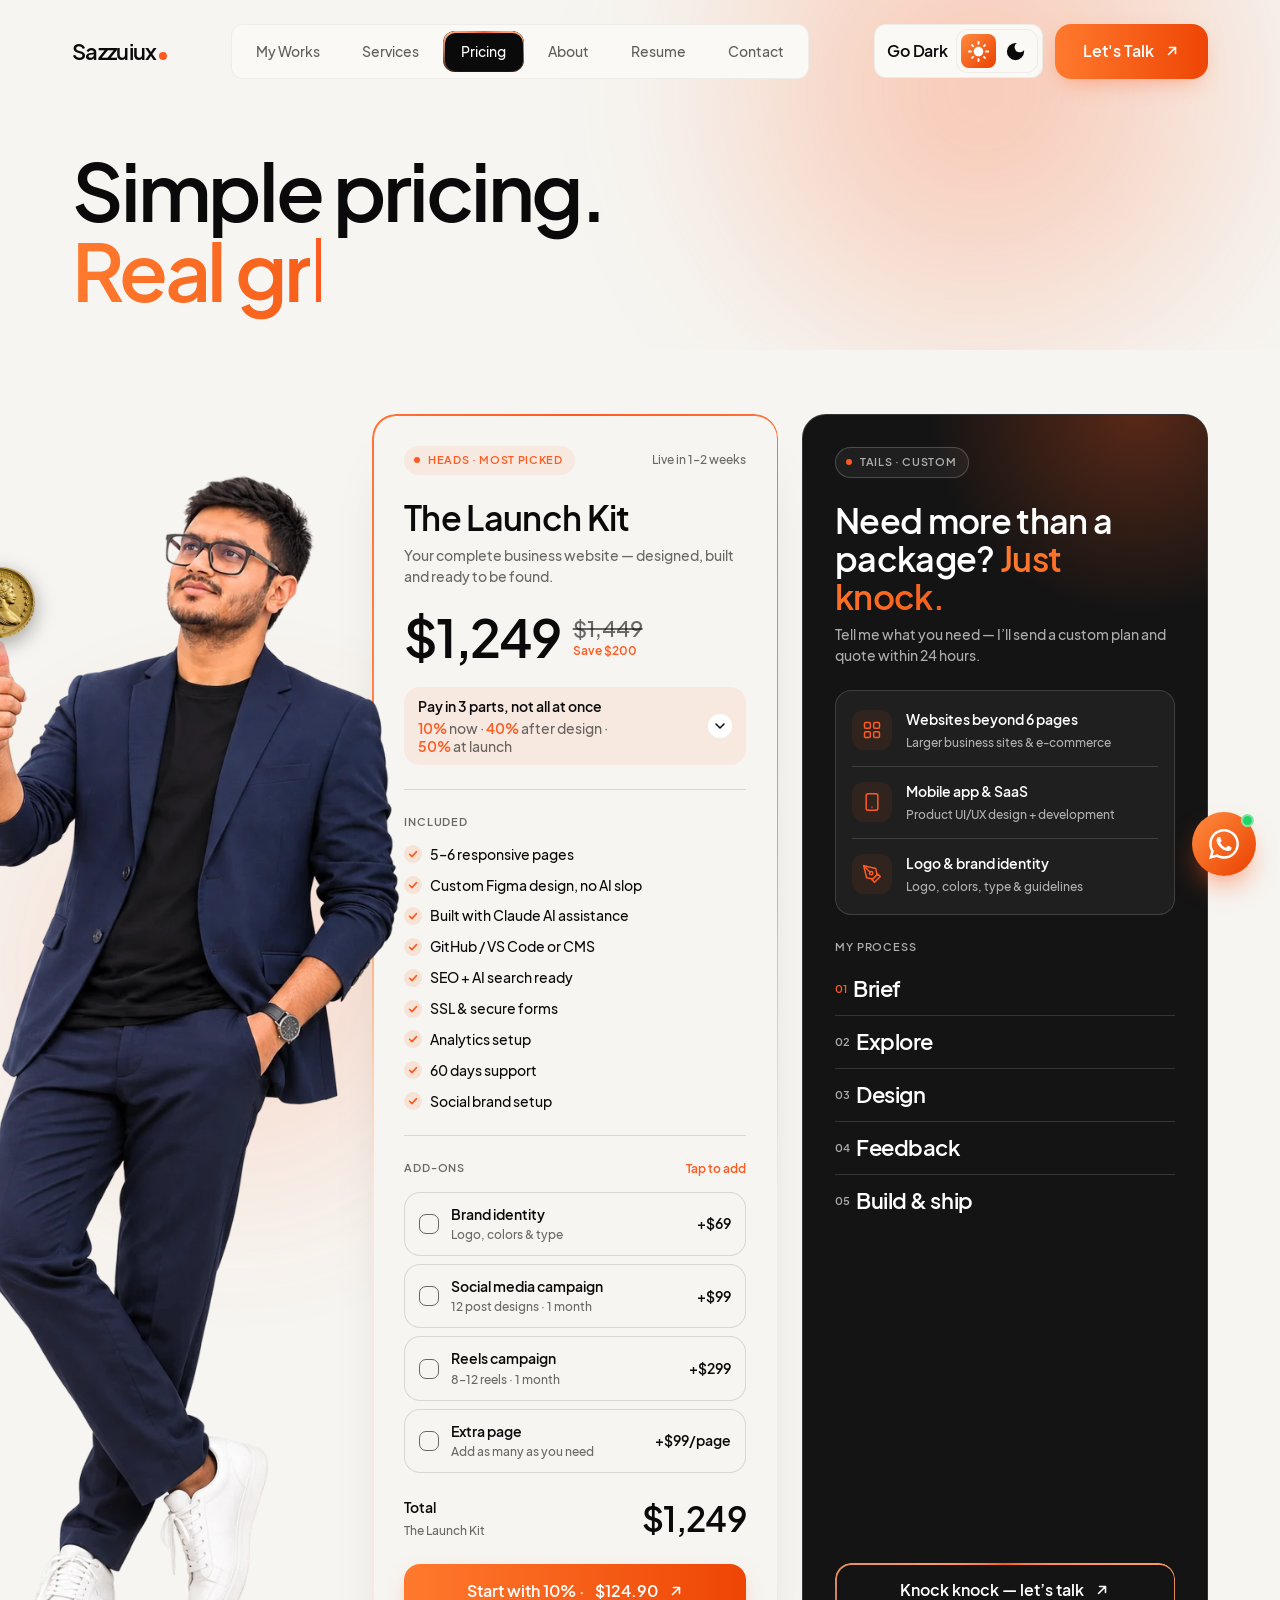
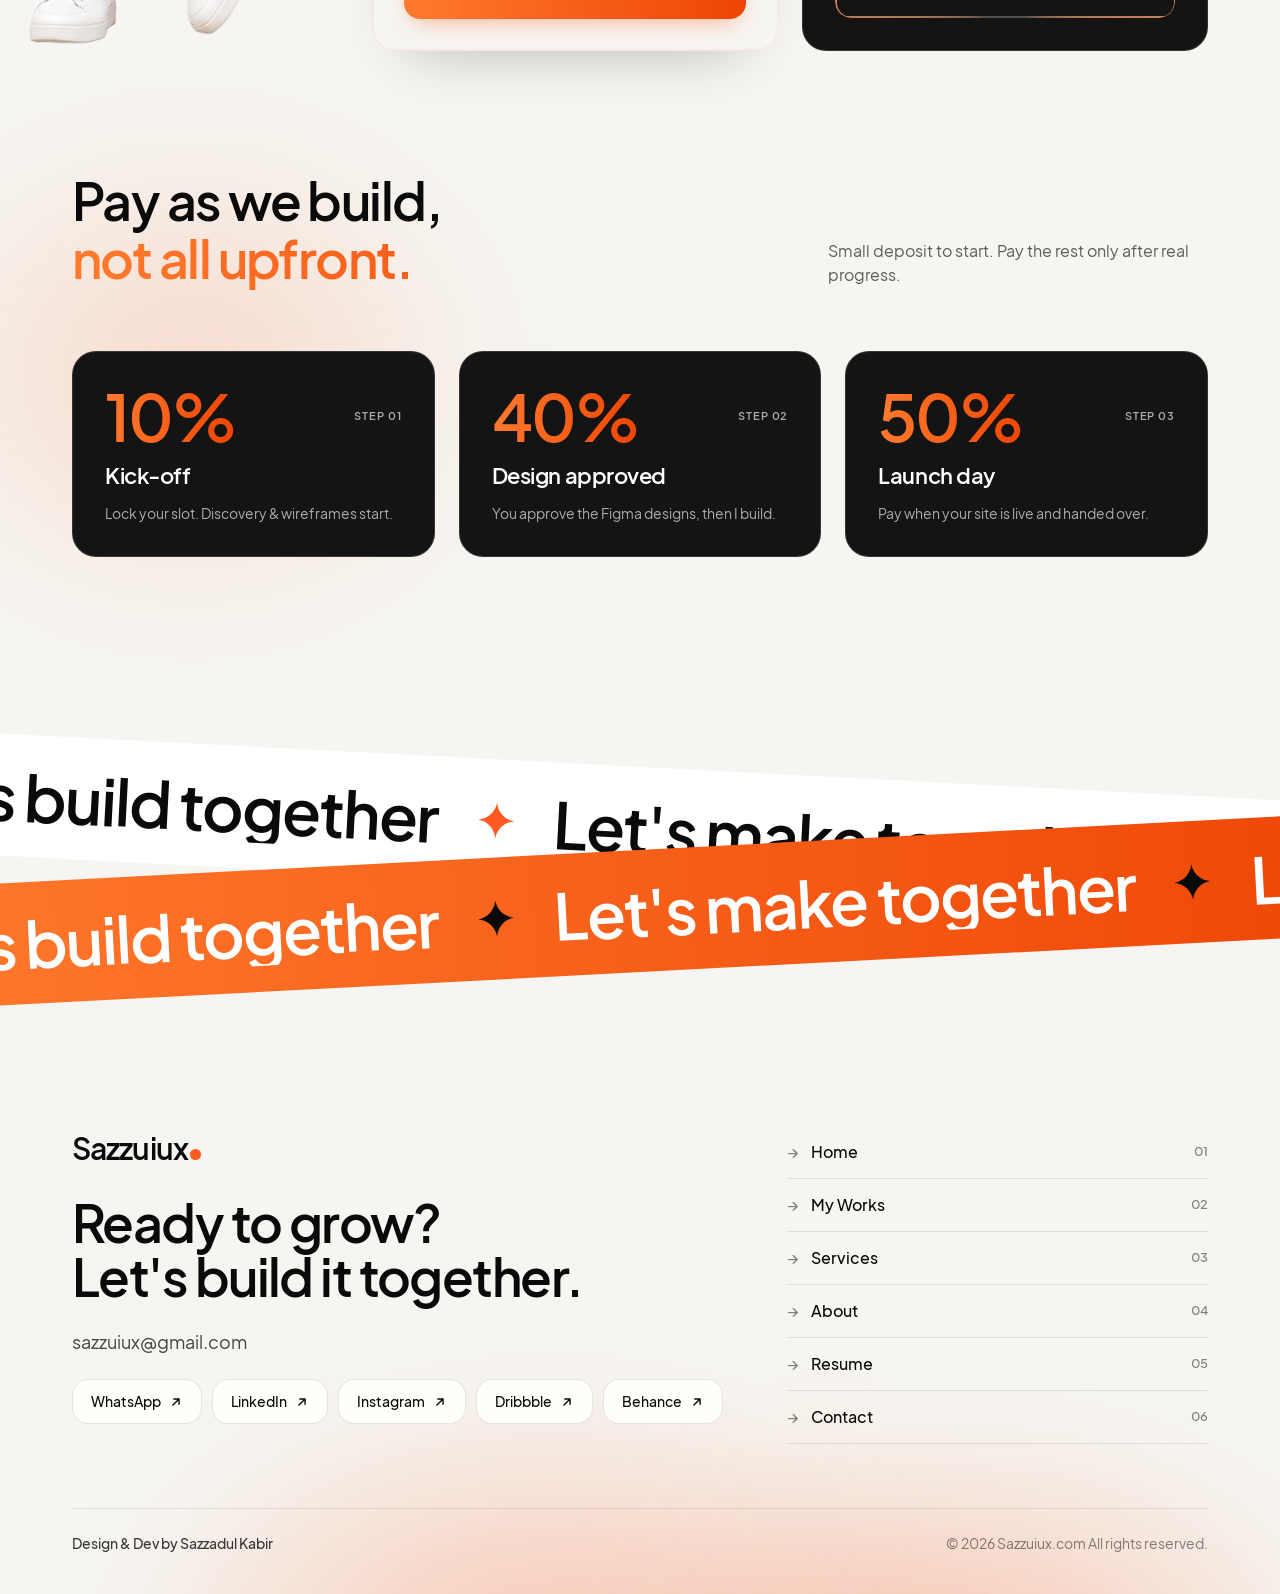
==== commit 365039bd: "Pricing: keep each payment part together when the summary wraps Co-Authored-By: Claude Opus 5.5 <nor" ====
--- a/pricing/index.html
+++ b/pricing/index.html
@@ -32,7 +32,7 @@
   <link rel="icon" href="/assets/img/favicon-192.png" type="image/png" sizes="192x192">
   <link rel="icon" href="/assets/img/favicon.svg" type="image/svg+xml">
   <link rel="preload" as="font" type="font/woff2" href="/assets/fonts/PlusJakartaSans-SemiBold.woff2" crossorigin>
-  <link rel="stylesheet" href="/assets/css/style.min.css?v=409ad31a">
+  <link rel="stylesheet" href="/assets/css/style.min.css?v=c8bc26b2">
 </head>
 <body>
   <a class="skip-link" href="/pricing/" data-to="main">Skip to content</a>
@@ -113,7 +113,7 @@
             </div>
             <div class="pplan" id="p-plan">
               <button type="button" class="pplan__toggle" aria-expanded="false" aria-controls="p-plan-details">
-                <span class="pplan__sum"><b>Pay in 3 parts, not all at once</b><span><em>10%</em> now · <em>40%</em> after design · <em>50%</em> at launch</span></span>
+                <span class="pplan__sum"><b>Pay in 3 parts, not all at once</b><span><i><em>10%</em> now ·</i> <i><em>40%</em> after design ·</i> <i><em>50%</em> at launch</i></span></span>
                 <span class="pplan__chev"><svg viewBox="0 0 24 24" fill="none" aria-hidden="true"><path d="M6 9l6 6l6 -6" stroke="currentColor" stroke-width="2.2" stroke-linecap="round" stroke-linejoin="round"/></svg></span>
               </button>
               <div class="pplan__details" id="p-plan-details" role="region" aria-label="Payment plan">
--- a/assets/css/style.min.css
+++ b/assets/css/style.min.css
@@ -1 +1 @@
-@font-face{font-family: "Plus Jakarta Sans";font-style: normal;font-weight: 400;font-display: swap;src: url("/assets/fonts/PlusJakartaSans-Regular.woff2") format("woff2")}@font-face{font-family: "Plus Jakarta Sans";font-style: normal;font-weight: 500;font-display: swap;src: url("/assets/fonts/PlusJakartaSans-Medium.woff2") format("woff2")}@font-face{font-family: "Plus Jakarta Sans";font-style: normal;font-weight: 600;font-display: swap;src: url("/assets/fonts/PlusJakartaSans-SemiBold.woff2") format("woff2")}:root{--black: #0a0a0a;--surface: #141414;--light: #f6f5f1;--white: #ffffff;--orange: #ff5a1f;--orange-light: #ff7a2e;--orange-dark: #ee4505;--grad: linear-gradient(90deg,#ff7a2e 0%,#ee4505 100%);--grad-diag: linear-gradient(135deg,#ff8c40 0%,#eb4000 100%);--text-white-muted: rgba(255,255,255,0.65);--text-black-muted: rgba(10,10,10,0.6);--border-dark: rgba(255,255,255,0.14);--border-light: rgba(10,10,10,0.12);--radius: 16px;--container: 1296px;--margin: 72px;--section-y: 120px;--space-xl: 64px;--space-lg: 40px;--space-md: 24px;--space-sm: 12px;--space-xs: 8px;--t-display: 78px;--t-numeral: 150px;--t-marquee: 64px;--t-h2: 80px;--t-h3: 52px;--t-h4: 34px;--t-h5: 22px;--t-body-lg: 18px;--t-body: 16px;--t-small: 14px;--t-label: 12px;--font: "Plus Jakarta Sans",ui-sans-serif,system-ui,-apple-system,"Segoe UI",sans-serif;--ease: cubic-bezier(0.22,1,0.36,1)}@media (max-width: 1023px){:root{--margin: 24px;--section-y: 96px;--space-xl: 48px;--space-lg: 32px;--space-md: 20px;--t-display: 60px;--t-numeral: 110px;--t-marquee: 48px;--t-h2: 56px;--t-h3: 40px;--t-h4: 28px;--t-h5: 20px;--t-body-lg: 17px;--t-body: 15px}}@media (max-width: 767px){:root{--section-y: 72px;--space-xl: 32px;--space-lg: 24px;--space-md: 16px;--space-sm: 12px;--space-xs: 6px;--t-display: 32px;--t-numeral: 72px;--t-marquee: 32px;--t-h2: 40px;--t-h3: 30px;--t-h4: 24px;--t-h5: 18px;--t-body-lg: 16px;--t-body: 15px;--t-small: 13px;--t-label: 11px}}*,*::before,*::after{box-sizing: border-box}html{scroll-behavior: smooth;-webkit-text-size-adjust: 100%}body{margin: 0;font-family: var(--font);font-size: var(--t-body);line-height: 1.5;color: var(--white);background: var(--black);-webkit-font-smoothing: antialiased;overflow-x: hidden}img{display: block;max-width: 100%}a{color: inherit;text-decoration: none}button{font: inherit;color: inherit;background: none;border: 0;padding: 0;cursor: pointer}input,textarea{font: inherit;color: inherit}h1,h2,h3,h4,h5,p{margin: 0}h1,h2,h3,h4,h5{font-weight: 600;letter-spacing: -0.03em;line-height: 1.05}ul{margin: 0;padding: 0;list-style: none}::selection{background: var(--orange);color: var(--white)}.container{width: 100%;max-width: calc(var(--container) + var(--margin) * 2);margin-inline: auto;padding-inline: var(--margin)}.section{padding-block: var(--section-y);position: relative}.section--dark{background: var(--black);color: var(--white)}.section--light{background: var(--light);color: var(--black)}.clip{overflow: hidden}.sr-only{position: absolute;width: 1px;height: 1px;padding: 0;margin: -1px;overflow: hidden;clip: rect(0,0,0,0);white-space: nowrap;border: 0}.skip-link{position: fixed;top: 12px;left: 12px;z-index: 1000;padding: 10px 16px;background: var(--orange);color: var(--white);border-radius: 12px;transform: translateY(-200%);transition: transform 0.2s}.skip-link:focus{transform: none}:focus-visible{outline: 2px solid var(--orange);outline-offset: 3px;border-radius: 6px}.t-h2{font-size: var(--t-h2);letter-spacing: -0.04em;line-height: 1}.t-h3{font-size: var(--t-h3);line-height: 1.12}.t-h4{font-size: var(--t-h4)}.t-h5{font-size: var(--t-h5);letter-spacing: -0.02em}.t-lg{font-size: var(--t-body-lg);line-height: 1.6}.t-small{font-size: var(--t-small)}.t-label{font-size: var(--t-label);font-weight: 500;letter-spacing: 0.08em;text-transform: uppercase}.muted-dark{color: var(--text-white-muted)}.muted-light{color: var(--text-black-muted)}.grad-text{background: var(--grad);background-size: 200% 100%;-webkit-background-clip: text;background-clip: text;color: transparent;animation: gradShift 6s ease-in-out infinite}.orange{color: var(--orange)}.chip-hl{display: inline-block;background: var(--orange);color: var(--black);padding: 0 0.12em 0.02em;line-height: 1.08}.label{display: inline-flex;align-items: center;gap: 10px;padding: 8px 16px 8px 14px;border-radius: var(--radius);font-size: var(--t-label);font-weight: 500;letter-spacing: 0.08em;text-transform: uppercase}.label::before{content: "";width: 7px;height: 7px;border-radius: 50%;background: var(--orange)}.label--dark{background: rgba(255,255,255,.05);border: 1px solid var(--border-dark);color: rgba(255,255,255,.8)}.label--light{background: rgba(10,10,10,.05);border: 1px solid rgba(10,10,10,.14);color: rgba(10,10,10,.8)}.sec-head{display: flex;flex-wrap: wrap;align-items: flex-end;justify-content: space-between;gap: var(--space-lg);margin-bottom: var(--space-xl)}.sec-head__title{display: flex;flex-direction: column;align-items: flex-start;gap: var(--space-md)}.sec-head__desc{max-width: 380px;min-width: 260px;flex: 1 1 260px}@media (min-width: 1024px){.sec-head__desc{flex: 0 1 380px}}.btn{--pad-x: 28px;--pad-y: 16px;position: relative;display: inline-flex;align-items: center;justify-content: center;gap: 10px;padding: var(--pad-y) var(--pad-x);border-radius: var(--radius);font-size: 16px;font-weight: 600;line-height: 1.4;white-space: nowrap;transition: transform 0.3s var(--ease),background-color 0.3s,border-color 0.3s,box-shadow 0.3s;isolation: isolate;overflow: hidden}@media (max-width: 1023px){.btn{--pad-x: 24px;--pad-y: 14px;font-size: 15px}}@media (max-width: 767px){.btn{--pad-x: 20px;--pad-y: 12px;font-size: 14px;gap: 8px}}.btn svg{width: 16px;height: 16px;flex: none;transition: transform 0.35s var(--ease)}.btn:hover svg{transform: translate(2px,-2px)}.btn:active{transform: scale(0.97)}.btn--primary{color: var(--white);background: linear-gradient(90deg,#ff7a2e,#ee4505,#ff7a2e);background-size: 200% 100%;background-position: 0% 0;box-shadow: 0 8px 24px -10px rgba(255,90,31,0.6);transition: background-position 0.6s var(--ease),transform 0.3s var(--ease),box-shadow 0.3s}.btn--primary:hover{background-position: 100% 0;box-shadow: 0 12px 30px -10px rgba(255,90,31,0.8)}.btn--ghost-dark{color: var(--white);--base: rgba(255,255,255,.25)}.btn--ghost-dark:hover{background: rgba(255,255,255,.08)}.btn--ghost-light{color: var(--black);--base: rgba(10,10,10,.22)}.btn--ghost-light:hover{background: rgba(10,10,10,.06)}@property --ang{syntax: "<angle>";inherits: false;initial-value: 0deg}.btn--ghost-dark::before,.btn--ghost-light::before{content: "";position: absolute;inset: 0;z-index: -1;border-radius: inherit;padding: 1.5px;pointer-events: none;background: conic-gradient(from var(--ang),#ff5a1f,#ff9a5c 22%,var(--base) 40%,var(--base) 60%,#ff9a5c 80%,#ff5a1f);-webkit-mask: linear-gradient(#000 0 0) content-box,linear-gradient(#000 0 0);-webkit-mask-composite: xor;mask-composite: exclude;animation: borderSpin 3s linear infinite}@keyframes borderSpin{to{--ang: 360deg}}.btn--block{width: 100%}.btn-row{display: flex;flex-wrap: wrap;gap: var(--space-sm)}.glow{position: absolute;pointer-events: none;border-radius: 50%;background: radial-gradient(closest-side,rgba(255,90,31,0.5),rgba(255,90,31,0));filter: blur(60px);z-index: 0;animation: glowFloat 16s ease-in-out infinite alternate}.glow--b{animation-duration: 21s;animation-delay: -6s}@keyframes glowFloat{0%{transform: translate3d(0,0,0) scale(1)}33%{transform: translate3d(6%,-8%,0) scale(1.12)}66%{transform: translate3d(-7%,5%,0) scale(0.92)}100%{transform: translate3d(4%,7%,0) scale(1.06)}}@keyframes gradShift{0%,100%{background-position: 0% 50%}50%{background-position: 100% 50%}}@keyframes spin{to{transform: rotate(360deg)}}@keyframes marquee{to{transform: translate3d(-50%,0,0)}}@keyframes blink{50%{opacity: 0}}.nav{position: fixed;inset: 0 0 auto 0;z-index: 100;padding-block: 24px;transition: padding 0.4s var(--ease),background 0.4s,backdrop-filter 0.4s,border-color 0.4s;border-bottom: 1px solid transparent}.nav.is-scrolled{padding-block: 12px;background: rgba(10,10,10,0.72);backdrop-filter: blur(16px);-webkit-backdrop-filter: blur(16px);border-bottom-color: rgba(255,255,255,0.06)}.nav__inner{display: flex;align-items: center;justify-content: space-between;gap: 16px}.logo{display: inline-flex;align-items: baseline;gap: 2px;font-size: 22px;font-weight: 600;letter-spacing: -0.03em;color: var(--white)}.logo__dot{width: 0.36em;height: 0.36em;border-radius: 50%;background: var(--orange);flex: none}@media (max-width: 1023px){.logo{font-size: 20px}}@media (max-width: 767px){.logo{font-size: 18px}}.nav__links{display: flex;gap: 6px;padding: 6px;border-radius: 12px;background: rgba(255,255,255,0.06);border: 1px solid rgba(255,255,255,0.1)}.nav__links a{padding: 10px 18px;border-radius: 12px;font-size: 14px;font-weight: 500;color: var(--text-white-muted);transition: color 0.25s,background 0.25s}.nav__links a:hover{color: var(--white)}.nav__links a.is-active{color: var(--white);background: rgba(255,255,255,0.1)}.nav__actions{display: flex;align-items: center;gap: 12px}.nav__menu-btn{display: none;width: 44px;height: 44px;border-radius: 12px;border: 1px solid rgba(255,255,255,.2);align-items: center;justify-content: center}.nav__menu-btn span,.nav__menu-btn span::before,.nav__menu-btn span::after{display: block;width: 16px;height: 1.6px;background: var(--white);border-radius: 2px;position: relative;transition: transform 0.3s var(--ease),opacity 0.2s}.nav__menu-btn span::before,.nav__menu-btn span::after{content: "";position: absolute;left: 0}.nav__menu-btn span::before{top: -5px}.nav__menu-btn span::after{top: 5px}.nav.is-open .nav__menu-btn span{background: transparent}.nav.is-open .nav__menu-btn span::before{transform: translateY(5px) rotate(45deg)}.nav.is-open .nav__menu-btn span::after{transform: translateY(-5px) rotate(-45deg)}.nav__panel{display: none;margin-top: 16px;padding: 8px 20px 20px;border-radius: var(--radius);background: var(--surface);border: 1px solid var(--border-dark)}.nav__panel a.panel-link{display: flex;align-items: center;justify-content: space-between;padding: 16px 0;border-bottom: 1px solid var(--border-dark);font-size: var(--t-h5);font-weight: 600;letter-spacing: -0.02em}.nav__panel a.panel-link.is-active{color: var(--orange)}.nav__panel a.panel-link.is-active span::before{content: "";display: inline-block;width: 8px;height: 8px;border-radius: 50%;background: var(--orange);margin-right: 12px;vertical-align: middle}.nav__panel .btn{margin-top: 24px}@media (max-width: 1023px){.nav__links{display: none}.nav__menu-btn{display: inline-flex}.nav.is-open{background: rgba(10,10,10,0.96);backdrop-filter: blur(16px)}.nav__panel{display: block;overflow: hidden;max-height: 0;margin-top: 0;padding-block: 0;opacity: 0;visibility: hidden;transform: translateY(-10px);border-color: transparent;transition: max-height 0.5s var(--ease),margin-top 0.5s var(--ease),padding 0.5s var(--ease),opacity 0.35s ease,transform 0.5s var(--ease),visibility 0s linear 0.5s,border-color 0.3s}.nav.is-open .nav__panel{max-height: 560px;margin-top: 16px;padding-block: 8px 20px;opacity: 1;visibility: visible;transform: none;border-color: var(--border-dark);transition-delay: 0s}.nav{transition: padding 0.4s var(--ease),background 0.45s ease,backdrop-filter 0.4s,border-color 0.4s}}@media (max-width: 767px){.nav__actions .btn{display: none}}@keyframes panelIn{from{opacity: 0;transform: translateY(-8px)}}.hero{position: relative;min-height: 100vh;min-height: 100svh;overflow: hidden;display: flex;align-items: stretch;padding-top: 112px}.hero .glow--1{width: 760px;height: 760px;right: 4%;top: 6%}.hero__inner{position: relative;z-index: 1;display: grid;grid-template-columns: minmax(0,1fr) minmax(0,540px);gap: var(--space-lg);align-items: center;width: 100%}.hero__copy{padding-block: var(--space-xl);max-width: 760px}.hero__title{font-size: var(--t-display);letter-spacing: -0.04em;line-height: 1.1}.hero__title .chip-hl{margin-bottom: 2px}.hero__role{display: flex;align-items: center;gap: 0.2em;white-space: nowrap}.hero__rotator{display: inline-flex;align-items: center}.hero__rotator .grad-text{padding-bottom: 0.18em;margin-bottom: -0.18em}.r-rotator{display: inline-block;white-space: nowrap;min-height: 1em;vertical-align: top}.r-rotator .caret{display: inline-block;width: 0.06em;height: 0.8em;margin-left: 0.08em;background: var(--orange);animation: blink 1s steps(1) infinite}.hero__rotator .caret{display: inline-block;width: 4px;height: 0.85em;margin-left: 6px;background: var(--orange);animation: blink 1s steps(1) infinite}.hero__bio{margin-top: var(--space-lg);max-width: 600px}.hero .btn-row{margin-top: var(--space-lg)}.hero__photo{position: relative;align-self: end;justify-self: end;width: 100%;max-width: 540px;aspect-ratio: 613 / 920;margin-bottom: 0}.hero__ring{position: absolute;left: 0;right: 0;top: 6%;aspect-ratio: 1;border-radius: 50%;border: 1px solid rgba(255,255,255,0.08)}.hero__photo .fade{position: absolute;inset: auto 0 0 0;height: 22%;z-index: 3;pointer-events: none;background: linear-gradient(to bottom,rgba(10,10,10,0),var(--black))}.reveal-photo{position: relative;touch-action: pan-y}.reveal-photo img{position: absolute;inset: 0;width: 100%;height: 100%;object-fit: cover;user-select: none;-webkit-user-drag: none}.reveal-photo .robot{z-index: 2;-webkit-mask-image: radial-gradient(circle var(--r,100px) at var(--mx,62%) var(--my,33%),#000 97%,transparent 100%);mask-image: radial-gradient(circle var(--r,100px) at var(--mx,62%) var(--my,33%),#000 97%,transparent 100%)}.reveal-photo .lens{position: absolute;z-index: 4;pointer-events: none;width: calc(var(--r,100px) * 2);aspect-ratio: 1;left: var(--mx,62%);top: var(--my,33%);transform: translate(-50%,-50%);border-radius: 50%;border: 2px solid var(--orange);box-shadow: 0 0 0 8px rgba(255,90,31,0.08),0 0 40px rgba(255,90,31,0.35)}.trusted{border-top: 1px solid rgba(255,255,255,.1);padding-block: var(--space-lg);background: var(--black)}.trusted__inner{display: flex;align-items: center;gap: var(--space-xl)}.trusted__label{flex: none;font-size: 18px;font-weight: 600;line-height: 1.3;color: rgba(255,255,255,.9)}.marquee{position: relative;overflow: hidden;flex: 1;min-width: 0;-webkit-mask-image: linear-gradient(90deg,transparent,#000 10%,#000 88%,transparent);mask-image: linear-gradient(90deg,transparent,#000 10%,#000 88%,transparent)}.marquee__track{display: flex;width: max-content;animation: marquee var(--dur,40s) linear infinite}.marquee__track--rev{animation-direction: reverse}.marquee:hover .marquee__track.pause-hover{animation-play-state: paused}.logos{display: flex;align-items: center;gap: 72px;padding-right: 72px}.logos img{height: 30px;width: auto;opacity: 0.55;transition: opacity 0.3s}.logos img:hover{opacity: 1}@media (max-width: 767px){.trusted__inner{flex-direction: column;align-items: flex-start;gap: var(--space-md)}.trusted__label{font-size: 16px}.marquee{width: 100%}.logos{gap: 40px;padding-right: 40px}.logos img{height: 22px}}.about__grid{display: grid;grid-template-columns: minmax(0,1fr) 440px;gap: var(--space-xl);align-items: center}.about__copy{display: flex;flex-direction: column;align-items: flex-start;gap: var(--space-lg)}.scroll-text{font-size: var(--t-h3);font-weight: 600;letter-spacing: -0.03em;line-height: 1.18}.scroll-text .w{color: rgba(10,10,10,0.16);transition: color 0.25s linear}.scroll-text .w.on{color: var(--black)}.stats{display: flex;flex-wrap: wrap;gap: var(--space-lg);width: 100%;border-top: 1px solid var(--border-light);padding-top: var(--space-md)}.stat{flex: 1 1 160px;display: flex;flex-direction: column;gap: 6px}.stat .t-label{color: rgba(10,10,10,.45)}.stat strong{font-size: var(--t-small);font-weight: 600;letter-spacing: 0.06em;text-transform: uppercase}.about__photo{position: relative;width: 100%;max-width: 440px;justify-self: center;padding: 20px 20px 0}.photo-card{background: var(--light);border-radius: var(--radius);padding: 12px 12px 22px;transform: rotate(3deg);border: 1px solid rgba(10,10,10,.05);box-shadow: 0 30px 60px -24px rgba(0,0,0,.22);transition: transform 0.6s var(--ease)}.photo-card:hover{transform: rotate(1deg) translateY(-4px)}.photo-card__img{border-radius: var(--radius);overflow: hidden;aspect-ratio: 376 / 480}.photo-card__img img{width: 100%;height: 100%;object-fit: cover}.photo-card__meta{padding: 14px 12px 0;color: var(--black)}.photo-card__meta .t-label{color: var(--black)}.photo-card__meta p{font-size: 14px;font-weight: 600;margin-top: 4px}.sticker{position: absolute;z-index: 2;top: 7px;left: 50%;transform: translateX(-50%) rotate(3.3deg);white-space: nowrap;padding: 10px 16px;border-radius: var(--radius);background: var(--orange);color: var(--white);font-size: 14px;font-weight: 600;box-shadow: 0 10px 24px -10px rgba(255,90,31,.7)}@media (max-width: 1023px){.about__grid{grid-template-columns: 1fr}.about__photo{max-width: 420px}}.showcase{padding-block: var(--space-xl);display: flex;flex-direction: column;gap: var(--space-lg)}.tags{display: flex;align-items: center;gap: 36px;padding-right: 36px}.tags span{font-size: var(--t-h4);font-weight: 500;letter-spacing: -0.02em;white-space: nowrap;color: var(--black)}.tags i{width: 10px;height: 10px;border-radius: 50%;background: var(--orange);flex: none}.shots{display: flex;gap: 28px;padding-right: 28px}.shot{width: 533px;aspect-ratio: 533 / 400;border-radius: var(--radius);overflow: hidden;flex: none;background: #ddd}.shot img{width: 100%;height: 100%;object-fit: cover;transition: transform 0.8s var(--ease)}.shot:hover img{transform: scale(1.04)}.showcase .marquee{-webkit-mask-image: none;mask-image: none}@media (max-width: 1023px){.shot{width: 420px}.tags{gap: 28px;padding-right: 28px}}@media (max-width: 767px){.shot{width: 280px}.shots{gap: 16px;padding-right: 16px}.tags{gap: 20px;padding-right: 20px}.tags i{width: 8px;height: 8px}}.services__body{display: grid;grid-template-columns: minmax(0,1fr) minmax(300px,500px);gap: var(--space-lg);align-items: start}.svc{position: relative;border-top: 1px solid var(--border-dark);transition: opacity 0.5s var(--ease)}.svc.is-dim{opacity: 0.25}.svc__btn{display: flex;align-items: center;gap: var(--space-md);width: 100%;text-align: left;padding: var(--space-md) 0;transition: padding 0.45s var(--ease)}.svc.is-active .svc__btn{padding-left: 24px}.svc::before{content: "";position: absolute;left: 0;top: 18px;bottom: 18px;width: 3px;border-radius: 2px;background: var(--orange);transform: scaleY(0);transform-origin: top;transition: transform 0.45s var(--ease)}.svc.is-active::before{transform: scaleY(1)}.svc__content{flex: 1;min-width: 0;display: flex;flex-direction: column;gap: 6px}.svc__meta{display: flex;align-items: center;gap: 10px;font-size: 12px;letter-spacing: 0.08em;color: rgba(255,255,255,.5)}.svc__meta i{width: 20px;height: 10px;border-radius: 3px;background: rgba(255,255,255,.25);transition: background 0.3s}.svc.is-active .svc__meta i{background: var(--orange)}.svc__title{font-size: var(--t-h4);font-weight: 500;letter-spacing: -0.03em;color: rgba(255,255,255,.85);transition: color 0.3s}.svc.is-active .svc__title{color: var(--white)}.svc__desc{color: rgba(255,255,255,.55)}.svc__arrow{flex: none;width: 44px;height: 44px;border-radius: var(--radius);border: 1px solid rgba(255,255,255,.2);display: grid;place-items: center;transition: background 0.3s,border-color 0.3s,transform 0.4s var(--ease)}.svc__arrow svg{width: 18px;height: 18px}.svc.is-active .svc__arrow{background: var(--grad);border-color: transparent;color: var(--white)}.svc__btn:hover .svc__arrow{transform: rotate(45deg)}.svc-card{position: sticky;top: 110px;border-radius: var(--radius);color: var(--black);overflow: hidden;background: linear-gradient(135deg,#ff9a4d,#ff5a1f 45%,#e43c00);background-size: 220% 220%;animation: gradShift 10s ease-in-out infinite;padding: var(--space-lg) var(--space-lg);box-shadow: 0 40px 80px -40px rgba(255,90,31,0.6)}.svc-card__label{color: rgba(10,10,10,.7)}.svc-card__num{font-size: var(--t-numeral);font-weight: 600;letter-spacing: -0.05em;line-height: 1;margin-top: 8px}.svc-card__title{font-size: var(--t-h3);line-height: 1.05;margin-top: var(--space-xl)}.svc-card__list{margin-top: var(--space-lg)}.svc-card__list li{padding: 13px 0;border-top: 1px solid rgba(10,10,10,.2);font-weight: 500}.svc-card .swap{transition: opacity 0.35s var(--ease),transform 0.45s var(--ease)}.svc-card.is-swapping .swap{opacity: 0;transform: translateY(10px)}@media (max-width: 1023px){.services__body{grid-template-columns: 1fr}.svc-card{position: relative;top: 0;margin: 4px 0 var(--space-md)}.svc-card__title{margin-top: var(--space-lg)}}@media (max-width: 767px){.svc-card{padding: var(--space-lg) var(--space-md)}.svc__arrow{width: 40px;height: 40px}}.works__list{display: flex;flex-direction: column;gap: var(--space-lg)}.work{position: sticky;top: calc(96px + var(--i) * 18px);display: grid;grid-template-columns: minmax(0,760fr) minmax(280px,440fr) auto;gap: var(--space-lg);padding: var(--space-md);border-radius: var(--radius);background: var(--surface);border: 1px solid var(--border-dark);transform-origin: 50% 0;box-shadow: 0 -30px 60px -30px rgba(0,0,0,.8)}.work__cover{position: relative;border-radius: var(--radius);overflow: hidden;aspect-ratio: 760 / 552;background: linear-gradient(135deg,#222,#0d0d0d)}.work__cover .glow{width: 70%;aspect-ratio: 1;height: auto}.work__cover .mock{position: absolute;inset: 0;width: 100%;height: 100%;object-fit: cover;transition: transform 0.8s var(--ease)}.work__cover:hover .mock{transform: scale(1.03)}.work__pills{position: absolute;z-index: 2;inset: 18px 18px auto 18px;display: flex;justify-content: space-between;gap: 8px}.pill{padding: 6px 12px;border-radius: 8px;font-size: 11px;font-weight: 600;letter-spacing: 0.06em}.pill--dark{background: rgba(10,10,10,.75);color: var(--white)}.pill--orange{background: var(--grad);color: var(--white)}.work__info{display: flex;flex-direction: column;gap: var(--space-sm);padding-block: 4px}.work__num{display: flex;align-items: flex-end;gap: 8px}.work__num b{font-size: var(--t-h2);font-weight: 600;letter-spacing: -0.04em;line-height: 0.9}.work__num small{font-size: 14px;color: rgba(255,255,255,.5);letter-spacing: 0.08em}.work__name{font-size: var(--t-h3);margin-top: auto}.work__meta{color: rgba(255,255,255,.5)}.work__desc{color: rgba(255,255,255,.7);max-width: 400px;line-height: 1.6}.work__info .btn-row{margin-top: var(--space-sm)}.work__ticks{display: flex;flex-direction: column;gap: 10px;padding-top: 16px}.work__ticks i{display: block;width: 18px;height: 2px;background: rgba(255,255,255,.25)}.work__ticks i.on{width: 36px;background: var(--orange)}@media (max-width: 1023px){.work{grid-template-columns: 1fr}.work__ticks{display: none}.work__name{margin-top: var(--space-sm)}}.process__body{display: flex;flex-wrap: wrap;align-items: center;gap: var(--space-xl)}.sheet{flex: 1 1 520px;min-width: 0;background: var(--white);color: var(--black);border-radius: var(--radius);padding: var(--space-lg);transform: rotate(-1.5deg);box-shadow: 0 24px 60px rgba(0,0,0,.12)}.sheet__head{display: flex;justify-content: space-between;align-items: flex-start;gap: 12px;padding-bottom: 20px;border-bottom: 2px solid var(--black)}.sheet__head h3{font-size: var(--t-h4)}.sheet__head .t-label{color: rgba(10,10,10,.5);margin-top: 6px}.badge-no{padding: 6px 12px;border: 1.5px solid rgba(10,10,10,.6);border-radius: 8px;font-size: 12px;font-weight: 600;letter-spacing: 0.08em;white-space: nowrap}.sheet__cols{display: grid;grid-template-columns: 230px 170px 1fr;padding: 16px 0 12px;color: rgba(10,10,10,.45)}.step{display: grid;grid-template-columns: 230px 170px 1fr;align-items: center;gap: 0;padding: var(--space-md) 0;border-top: 1px solid var(--border-light);width: 100%;text-align: left;transition: background 0.3s}.step__name{display: flex;align-items: center;gap: 10px}.step__name .check{width: 20px;height: 20px;flex: none;color: var(--black);opacity: 0;transform: scale(0.5);transition: opacity 0.3s,transform 0.4s var(--ease);margin-left: -2px}.step.done .check{opacity: 1;transform: none}.step__name .no{font-size: 12px;letter-spacing: 0.06em;color: rgba(10,10,10,.5)}.step__name strong{font-size: var(--t-h5);font-weight: 600;letter-spacing: -0.02em}.when{justify-self: start;padding: 5px 10px;border-radius: 6px;background: rgba(10,10,10,.06);font-size: 11px;font-weight: 600;letter-spacing: 0.08em;text-transform: uppercase;transition: background 0.3s,color 0.3s}.step.is-active .when{background: var(--orange);color: var(--black)}.step__desc{color: rgba(10,10,10,.75);line-height: 1.5}.sheet__foot{display: flex;flex-wrap: wrap;justify-content: space-between;align-items: center;gap: 12px;padding-top: 24px;border-top: 1px solid var(--border-light)}.sheet__foot small{font-size: 12px;letter-spacing: 0.04em;color: rgba(10,10,10,.5)}.sheet__foot strong{font-size: var(--t-h5)}.status{flex: 0 0 340px;background: var(--black);color: var(--white);border-radius: var(--radius);padding: var(--space-md);display: flex;flex-direction: column;gap: 16px;box-shadow: 0 30px 60px -20px rgba(0,0,0,.35)}.status__top{display: flex;justify-content: space-between;align-items: center;font-size: 11px;font-weight: 600;letter-spacing: 0.1em}.status__top span:first-child{display: inline-flex;align-items: center;gap: 8px}.status__top span:first-child::before{content: "";width: 8px;height: 8px;border-radius: 50%;background: var(--orange);animation: blink 1.4s steps(1) infinite}.status__top span:last-child{color: rgba(255,255,255,.5)}.status__title{font-size: 28px;letter-spacing: -0.03em}.status__when{color: rgba(255,255,255,.6);margin-top: 2px}.progress{position: relative;height: 8px;display: flex;justify-content: space-between;align-items: center}.progress::before{content: "";position: absolute;left: 0;right: 0;top: 3px;height: 2px;background: rgba(255,255,255,.15)}.progress__bar{position: absolute;left: 0;top: 3px;height: 2px;background: var(--orange);width: 0;transition: width 0.6s var(--ease)}.progress i{position: relative;width: 8px;height: 8px;background: var(--black);border: 1px solid rgba(255,255,255,.4);transition: background 0.3s,border-color 0.3s}.progress i.on{background: var(--orange);border-color: var(--orange)}.status__next{color: rgba(255,255,255,.6)}.status .swap{transition: opacity 0.3s}.status.is-swapping .swap{opacity: 0}@media (max-width: 1023px){.status{flex: 1 1 100%}.sheet{flex-basis: 100%}}@media (max-width: 767px){.sheet{transform: none;padding: var(--space-lg) var(--space-md)}.sheet__cols{display: none}.step{grid-template-columns: 1fr;gap: 8px}.sheet__head h3{font-size: 24px}}.notes{display: flex;flex-wrap: wrap;justify-content: center;gap: var(--space-lg) var(--space-md);padding-top: 12px}.note{--rot: 0deg;position: relative;width: 392px;max-width: 100%;background: var(--light);color: var(--black);border-radius: var(--radius);padding: var(--space-lg);display: flex;flex-direction: column;gap: var(--space-sm);transform: rotate(var(--rot));box-shadow: 0 16px 40px rgba(0,0,0,.35);transition: transform 0.6s var(--ease)}.note:hover{transform: rotate(0deg) translateY(-6px)}.note::before{content: "";position: absolute;left: 50%;top: -12px;width: 110px;height: 26px;margin-left: -55px;background: rgba(255,90,31,0.88);transform: rotate(-3deg)}.note__no{color: rgba(10,10,10,.5);padding-bottom: 12px;border-bottom: 1.5px solid rgba(10,10,10,.15)}.note__q{font-size: 44px;font-weight: 600;line-height: 0.6;margin-top: 10px}.note blockquote{margin: 0;font-size: var(--t-body-lg);font-weight: 500;line-height: 1.4;letter-spacing: -0.01em}.note__who{display: flex;align-items: center;gap: 12px;padding-top: 8px;margin-top: auto}.note__who img{width: 44px;height: 44px;border-radius: 50%;object-fit: cover}.note__who b{display: block;font-size: 14px;font-weight: 600}.note__who small{display: block;font-size: 10.5px;letter-spacing: 0.08em;text-transform: uppercase;color: rgba(10,10,10,.5)}@media (max-width: 1023px){.note{width: calc(50% - var(--space-md) / 2);min-width: 280px}}@media (max-width: 767px){.note{width: 100%;padding: var(--space-lg) var(--space-md)}}.contact{overflow: hidden}.contact .glow--1{width: 700px;height: 560px;right: -8%;top: -18%}.contact .glow--2{width: 600px;height: 460px;left: -12%;bottom: -20%}.contact__grid{position: relative;z-index: 1;display: grid;grid-template-columns: 1fr 1fr;gap: var(--space-xl)}.contact__pitch{display: flex;flex-direction: column;align-items: flex-start;gap: var(--space-md)}.call-badge{padding: 7px 14px;border-radius: var(--radius);border: 1px solid rgba(255,90,31,.6);background: rgba(255,90,31,.08);color: var(--orange);font-size: 13px;font-weight: 500}.checks{display: flex;flex-direction: column;gap: 12px}.checks li{display: flex;align-items: center;gap: 12px;color: rgba(255,255,255,.85)}.checks svg{width: 20px;height: 20px;flex: none}.contact__photo{width: 240px;aspect-ratio: 1;border-radius: var(--radius);overflow: hidden;background: linear-gradient(135deg,#ff8c40,#bf3300)}.contact__photo.reveal-photo img{object-position: 50% 12%}.contact__photo .lens{--r: 46px}.person b{display: block;font-size: var(--t-h5);font-weight: 600;letter-spacing: -0.02em}.person span{font-size: 14px;color: rgba(255,255,255,.6)}.direct{display: flex;flex-wrap: wrap;align-items: center;gap: var(--space-sm) var(--space-lg)}.direct a{display: inline-flex;align-items: center;gap: 10px;font-size: 15px;font-weight: 500}.direct a svg{width: 18px;height: 18px}.direct a.book{color: var(--orange);font-weight: 600}.direct a:hover{text-decoration: underline;text-underline-offset: 4px}.form{display: flex;flex-direction: column;gap: var(--space-lg)}.field{display: flex;flex-direction: column;gap: 10px;border-bottom: 1px solid var(--border-dark);padding-bottom: 12px;transition: border-color 0.3s}.field:focus-within{border-color: var(--orange)}.field label,.field .lbl{font-size: var(--t-body);font-weight: 600}.field input,.field textarea{background: transparent;border: 0;outline: 0;padding: 4px 0;font-size: var(--t-body);color: var(--white);resize: none}.field textarea{min-height: 84px}.field ::placeholder{color: rgba(255,255,255,.4)}.field-row{display: flex;flex-wrap: wrap;gap: var(--space-lg) var(--space-md)}.field-row .field{flex: 1 1 220px}.field--chips{border: 0;padding: 0}.chips{display: flex;flex-wrap: wrap;gap: 12px}.chips label{position: relative}.chips input{position: absolute;opacity: 0;pointer-events: none}.chips span{display: inline-block;padding: 12px 20px;border-radius: var(--radius);border: 1px solid rgba(255,255,255,.2);color: rgba(255,255,255,.75);font-size: 15px;transition: all 0.25s;cursor: pointer}.chips span:hover{border-color: rgba(255,255,255,.45)}.chips input:checked + span{border-color: var(--orange);background: rgba(255,90,31,.12);color: var(--orange)}.chips input:focus-visible + span{outline: 2px solid var(--orange);outline-offset: 2px}.form .btn{align-self: flex-start}.form__status{font-size: 14px;min-height: 20px}.form__status.ok{color: #6ee7a8}.form__status.err{color: #ff8a8a}@media (max-width: 1023px){.contact__grid{grid-template-columns: 1fr}}@media (max-width: 767px){.contact__photo{width: 200px}.chips span{padding: 10px 16px;font-size: 14px}}.together{position: relative;overflow: hidden;background: var(--black);padding-block: 90px}.band{width: 120%;margin-left: -10%;padding-block: 26px}.band--back{background: var(--surface);transform: rotate(3deg)}.band--front{background: linear-gradient(90deg,#ff7a2e,#ee4505,#ff7a2e);background-size: 200% 100%;animation: gradShift 8s ease-in-out infinite;transform: rotate(-3deg);margin-top: -40px;position: relative;z-index: 1}.band .marquee{-webkit-mask-image: none;mask-image: none}.phrases{display: flex;align-items: center;gap: 40px;padding-right: 40px}.phrases span{font-size: var(--t-marquee);font-weight: 600;letter-spacing: -0.03em;white-space: nowrap;line-height: 1.1}.phrases svg{width: 36px;height: 36px;flex: none}.band--back svg{color: var(--orange)}.band--front svg{color: var(--black)}@media (max-width: 767px){.together{padding-block: 56px}.band{padding-block: 16px}.band--front{margin-top: -24px}.phrases{gap: 20px;padding-right: 20px}.phrases svg{width: 22px;height: 22px}}.footer{position: relative;overflow: hidden;background: var(--black);padding-top: var(--space-xl);padding-bottom: var(--space-lg)}.footer .glow--1{width: 900px;height: 520px;left: 8%;bottom: -320px}.footer .glow--2{width: 760px;height: 460px;right: -6%;bottom: -300px}.footer__top{position: relative;z-index: 1;display: flex;flex-wrap: wrap;justify-content: space-between;gap: var(--space-xl)}.footer__brand{display: flex;flex-direction: column;align-items: flex-start;gap: var(--space-md);max-width: 620px}.footer__brand .logo{font-size: 30px}.footer__brand h2{font-size: var(--t-h3)}.footer__mail{font-size: var(--t-body-lg);color: rgba(255,255,255,.75)}.footer__mail:hover{color: var(--orange)}.socials{display: flex;flex-wrap: wrap;gap: 10px}.socials a{display: inline-flex;align-items: center;gap: 8px;padding: 11px 18px;border-radius: var(--radius);background: rgba(255,255,255,.06);border: 1px solid rgba(255,255,255,.16);font-size: 14px;font-weight: 500;transition: background 0.25s,border-color 0.25s}.socials a:hover{background: rgba(255,90,31,.15);border-color: rgba(255,90,31,.6)}.socials svg{width: 14px;height: 14px}.footer__nav{flex: 1 1 360px;max-width: 460px}.footer__nav a{display: flex;align-items: center;gap: 12px;padding: 14px 0;border-bottom: 1px solid var(--border-dark);font-size: 16px;font-weight: 500;transition: color 0.25s,padding 0.35s var(--ease)}.footer__nav a:hover{color: var(--orange);padding-left: 6px}.footer__nav a span:first-child{color: rgba(255,255,255,.5)}.footer__nav a span:nth-child(2){flex: 1}.footer__nav a span:last-child{color: rgba(255,255,255,.5);font-size: 13px}.footer__bottom{position: relative;z-index: 1;display: flex;flex-wrap: wrap;justify-content: space-between;gap: 8px var(--space-md);margin-top: var(--space-xl);padding-top: var(--space-md);border-top: 1px solid var(--border-dark);font-size: 14px}.footer__bottom span:first-child{color: rgba(255,255,255,.8);font-weight: 500}.footer__bottom span:last-child{color: rgba(255,255,255,.5)}.cursor{display: none}@media (hover: hover) and (pointer: fine){html.has-cursor .cursor{display: block}}.cursor{position: fixed;left: 0;top: 0;z-index: 9999;width: 124px;height: 124px;pointer-events: none;will-change: transform;transition: opacity 0.3s}.cursor__lean{position: absolute;inset: 0;transition: scale 0.4s var(--ease);will-change: transform}.cursor.is-link .cursor__lean{scale: 1.12}.cursor.is-hidden{opacity: 0}.cursor__ring{position: absolute;inset: 0;width: 100%;height: 100%;overflow: visible}.cursor__spin{transform-origin: 62px 62px;animation: spin 10s linear infinite}.cursor__ring text{font-family: var(--font);font-size: 12px;font-weight: 600;letter-spacing: 0.06em;fill: #ee4505}.cursor__face{position: absolute;left: 36px;top: 26px;width: 52px;height: 72px;animation: headShake 1.6s ease-in-out infinite;transform-origin: 50% 85%}.cursor__face img{width: 100%;height: 100%;object-fit: contain;filter: drop-shadow(0 4px 8px rgba(0,0,0,.3))}@keyframes headShake{0%,100%{transform: rotate(0deg)}15%{transform: rotate(-7deg)}30%{transform: rotate(6deg)}45%{transform: rotate(-4deg)}60%{transform: rotate(3deg)}75%{transform: rotate(-1deg)}}.reveal-up{opacity: 0;transform: translateY(28px);transition: opacity 0.9s var(--ease),transform 0.9s var(--ease)}.reveal-up.in{opacity: 1;transform: none}.water{will-change: filter}.r-head{position: relative;overflow: hidden;padding-top: 150px;padding-bottom: var(--space-xl)}.r-head .glow--1{width: 700px;height: 700px;right: -4%;top: -260px}.r-head__inner{position: relative;z-index: 1;display: flex;flex-wrap: wrap;justify-content: space-between;align-items: flex-end;gap: var(--space-lg)}.r-head__title{display: flex;flex-direction: column;align-items: flex-start;gap: var(--space-md)}.r-head__actions{display: flex;flex-direction: column;align-items: flex-end;gap: var(--space-sm)}.r-head__actions .t-label{color: rgba(255,255,255,.6)}@media (max-width: 767px){.r-head{padding-top: 120px}.r-head__actions{align-items: flex-start}}@media (max-width: 1023px){.r-head__inner{flex-direction: column;align-items: flex-start}.r-head__actions{align-items: flex-start}}.paper{display: grid;grid-template-columns: 360px minmax(0,1fr);gap: var(--space-xl);background: var(--white);color: var(--black);border-radius: var(--radius);padding: var(--space-xl);box-shadow: 0 24px 60px rgba(0,0,0,.12)}.side{display: flex;flex-direction: column;gap: var(--space-lg)}.side h1,.side .side__name{font-size: var(--t-h3)}.side__role{font-weight: 500;color: rgba(10,10,10,.6);margin-top: 10px}.avail{display: inline-flex;align-items: center;gap: 8px;margin-top: 14px;padding: 6px 12px;border-radius: 8px;background: rgba(255,90,31,.1);color: var(--orange);font-size: 12px;font-weight: 600;letter-spacing: 0.08em}.avail::before{content: "";width: 8px;height: 8px;border-radius: 50%;background: var(--orange)}.block{border-top: 1px solid var(--border-light);padding-top: var(--space-md);display: flex;flex-direction: column;gap: var(--space-sm)}.block>h2{font-size: 12px;font-weight: 600;letter-spacing: 0.08em;text-transform: uppercase;color: rgba(10,10,10,.6)}.kv{display: flex;justify-content: space-between;gap: 12px;font-size: 14px}.kv span{color: rgba(10,10,10,.6)}.kv a,.kv b{font-weight: 500;text-align: right;word-break: break-word}.kv a:hover{color: var(--orange)}.group h3{font-size: 14px;font-weight: 600;letter-spacing: 0;margin-bottom: 8px}.rchips{display: flex;flex-wrap: wrap;gap: 8px}.rchips span{padding: 6px 10px;border-radius: var(--radius);border: 1px solid var(--border-light);font-size: 13px;font-weight: 500}.rchips--accent span{border-color: var(--orange);color: var(--orange);background: rgba(255,90,31,.08)}.course b{display: block;font-size: 14px;font-weight: 600}.course span{font-size: 13px;color: rgba(10,10,10,.6)}.main{display: flex;flex-direction: column;gap: var(--space-xl);min-width: 0}.summary{display: flex;flex-direction: column;gap: var(--space-sm)}.summary .lead{font-size: var(--t-h5);font-weight: 600;letter-spacing: -0.02em;line-height: 1.35}.summary p:last-child{color: rgba(10,10,10,.65);line-height: 1.6}.r-stats{display: flex;flex-wrap: wrap;gap: var(--space-md)}.r-stat{flex: 1 1 130px;background: var(--light);border-radius: var(--radius);padding: 16px 20px}.r-stat b{display: block;font-size: var(--t-h4);font-weight: 600;letter-spacing: -0.03em;color: var(--orange)}.r-stat span{font-size: 14px;font-weight: 500;color: rgba(10,10,10,.6)}.job{display: grid;grid-template-columns: 180px minmax(0,1fr);gap: var(--space-lg);border-top: 1px solid var(--border-light);padding-block: var(--space-md)}.job__when{display: flex;flex-direction: column;align-items: flex-start;gap: 8px;font-size: 12px;font-weight: 500;letter-spacing: 0.08em;color: rgba(10,10,10,.6)}.now{display: inline-flex;align-items: center;gap: 6px;padding: 4px 10px 4px 8px;border-radius: 8px;background: rgba(255,90,31,.1);color: var(--orange);font-size: 11px;font-weight: 600}.now::before{content: "";width: 6px;height: 6px;border-radius: 50%;background: var(--orange)}.job h3{font-size: var(--t-h5);letter-spacing: -0.02em}.job__co{margin-top: 4px}.job__co b{color: var(--orange);font-weight: 600}.job__co span{color: rgba(10,10,10,.6)}.job ul{margin-top: var(--space-sm);display: flex;flex-direction: column;gap: 8px}.job li{position: relative;padding-left: 18px;color: rgba(10,10,10,.7);line-height: 1.55}.job li::before{content: "";position: absolute;left: 0;top: 9px;width: 5px;height: 5px;border-radius: 50%;background: var(--orange)}.job__link{display: inline-block;margin-top: var(--space-sm);font-size: 14px;font-weight: 600}.job__link:hover{color: var(--orange)}@media (max-width: 1023px){.paper{grid-template-columns: 1fr;padding: var(--space-lg)}}@media (max-width: 767px){.paper{padding: var(--space-lg) var(--space-md)}.job{grid-template-columns: 1fr;gap: 8px}.job__when{flex-direction: row;align-items: center}}@media print{@page{size: A4;margin: 12mm}html,body{background: #fff !important;color: #000}.nav,.r-head,.contact,.together,.footer,.cursor,.skip-link,.wa,.loader{display: none !important}.section{padding: 0 !important;background: #fff !important}.container{padding: 0 !important;max-width: none}.paper{box-shadow: none;padding: 0;grid-template-columns: 220px 1fr;gap: 28px;border-radius: 0}.side h1,.side .side__name{font-size: 26px}.summary .lead{font-size: 15px}.r-stat{padding: 8px 10px}.r-stat b{font-size: 18px}.job{grid-template-columns: 110px 1fr;gap: 14px;padding-block: 10px;break-inside: avoid}.job h3{font-size: 15px}.job li{font-size: 12px}.rchips span{font-size: 10.5px;padding: 3px 7px}*{-webkit-print-color-adjust: exact;print-color-adjust: exact;animation: none !important}}@media (prefers-reduced-motion: reduce){html{scroll-behavior: auto}*,*::before,*::after{animation-duration: 0.001ms !important;animation-iteration-count: 1 !important;transition-duration: 0.001ms !important}.marquee__track{animation: none !important}}.svc-slot{list-style: none}html.cursor-off .cursor{opacity: 0}@media (max-width: 1023px){.hero{min-height: auto;padding-top: 104px}.hero__inner{grid-template-columns: 1fr;gap: 0}.hero__copy{padding-bottom: var(--space-lg)}.hero__photo{justify-self: end;width: 78%;max-width: 520px;margin-right: calc(var(--margin) * -1)}.hero .glow--1{width: 520px;height: 520px;right: -10%;top: auto;bottom: 10%}}@media (max-width: 767px){.hero__photo{width: calc(100% + var(--margin));max-width: none;margin-left: 0;margin-right: calc(var(--margin) * -1);justify-self: end}}@media (max-width: 767px){.hero__photo .fade{height: 11%}.hero__photo .hero__ring,.hero__photo .hero__orbit{left: -2.3%;right: auto;width: 92%;top: 4.65%}.hero__orbit .orb{width: calc(12.5cqw / 0.92)}.hero__orbit .orb{transform: translate(-50%,-60.5%) rotate(var(--a)) translateX(50cqw) rotate(calc(var(--a) * -1))}.hero__orbit .orb img{transform-origin: 50% 60.5%}.hero__photo .fade{opacity: .6}}@media (max-width: 767px){.note{transform: rotate(calc(var(--rot) * 0.4))}}.loader{display: none}html.is-loading{overflow: hidden}html.is-loading .loader{position: fixed;inset: 0;z-index: 10001;display: grid;place-items: center;overflow: hidden;background: #141414;transition: opacity 0.6s var(--ease),visibility 0.6s}html.is-loading .loader.is-done{opacity: 0;visibility: hidden}.loader__glow{width: 1017px;height: 1017px;left: 50%;bottom: -760px;margin-left: -508px;opacity: 0.9}.loader__inner{position: relative;z-index: 1;width: min(648px,calc(100vw - 48px));display: flex;flex-direction: column;align-items: center}.loader__figure{position: relative;height: min(62vh,620px);aspect-ratio: 300 / 720}.loader__ring{position: absolute;inset: 0;width: 100%;height: 100%;overflow: visible}.loader__ring text{font-family: var(--font);font-size: 44px;font-weight: 600;letter-spacing: -0.03em;fill: var(--white)}.loader__avatar{position: absolute;left: 50%;top: 50%;height: 84%;width: auto;transform: translate(-50%,-50%)}.loader__bar{width: 100%;height: 24px;margin-top: 24px;border-radius: 16px;background: rgba(255,255,255,.14);overflow: hidden}.loader__bar span{display: block;height: 100%;width: 0%;border-radius: inherit;background: linear-gradient(90deg,#ff8c40,#eb4000);transition: width 0.25s linear}.loader__pct{margin-top: 24px;font-size: 52px;font-weight: 600;letter-spacing: -0.03em;line-height: 1;font-variant-numeric: tabular-nums}@media (max-width: 767px){.loader__figure{height: min(52vh,360px)}.loader__bar{height: 13px;margin-top: 14px}.loader__pct{font-size: 34px;margin-top: 14px}}.hero__orbit{position: absolute;left: 0;right: 0;top: 6%;aspect-ratio: 1;container-type: inline-size;animation: spin 19.2s linear infinite;pointer-events: none}.orb{position: absolute;left: 50%;top: 50%;width: 12.5cqw;min-width: 44px;aspect-ratio: 224 / 300;margin: 0;transform: translate(-50%,-50%) rotate(var(--a)) translateX(50cqw) rotate(calc(var(--a) * -1))}.orb img{width: 100%;height: 100%;object-fit: contain;animation: spin 19.2s linear infinite reverse;filter: drop-shadow(0 10px 16px rgba(0,0,0,.45))}.hero__photo>img{z-index: 1}.hero__photo>img.robot{z-index: 2}.marquee--drag{cursor: grab;touch-action: pan-y;user-select: none;-webkit-user-select: none}.marquee--drag.is-dragging{cursor: grabbing}.marquee__track--js{animation: none;will-change: transform}.shot{display: block;position: relative}.shot img{pointer-events: none;-webkit-user-drag: none}.marquee--drag.is-dragging .shot{pointer-events: none}.notes-rows{display: flex;flex-direction: column;gap: 8px;margin-top: calc(var(--space-xl) * -0.25)}.notes-row{-webkit-mask-image: none;mask-image: none;padding-block: 44px 64px}.notes-row + .notes-row{margin-top: -56px}.notes-row .notes{display: flex;flex-wrap: nowrap;justify-content: flex-start;align-items: stretch;gap: var(--space-md);padding: 0 var(--space-md) 0 0}.notes-row .note{flex: none;width: 392px}@media (max-width: 1023px){.notes-row .note{width: 336px;min-width: 0}}@media (max-width: 767px){.notes-row .note{width: 290px;padding: var(--space-lg) var(--space-md);transform: rotate(var(--rot))}.notes-row .notes{gap: 16px;padding-right: 16px}}@media (max-width: 1023px){.work{position: sticky}}.wa{position: fixed;right: 24px;bottom: 24px;z-index: 900;display: flex;flex-direction: column;align-items: flex-end;gap: 16px}.wa__fab{position: relative;width: 64px;height: 64px;border-radius: 50%;display: grid;place-items: center;color: var(--white);background: linear-gradient(135deg,#ff8c40,#eb4000);box-shadow: 0 14px 30px -10px rgba(255,90,31,.75);transition: transform 0.35s var(--ease),box-shadow 0.35s}.wa__fab:hover{transform: translateY(-3px) scale(1.04)}.wa__fab .wa__ico{width: 30px;height: 30px;transition: transform 0.35s var(--ease),opacity 0.25s}.wa__fab .wa__x{position: absolute;width: 22px;height: 22px;opacity: 0;transform: rotate(-90deg);transition: transform 0.35s var(--ease),opacity 0.25s}.wa.is-open .wa__fab .wa__ico{opacity: 0;transform: rotate(90deg) scale(.6)}.wa.is-open .wa__fab .wa__x{opacity: 1;transform: none}.wa__online{position: absolute;width: 13px;height: 13px;border-radius: 50%;background: #25d366;border: 2px solid var(--white);right: 2px;top: 2px}.wa__online::after{content: "";position: absolute;inset: -2px;border-radius: 50%;background: #25d366;opacity: .6;animation: waPulse 2s ease-out infinite}@keyframes waPulse{to{transform: scale(2.4);opacity: 0}}.wa__panel{width: 360px;max-height: min(730px,calc(100svh - 120px));display: flex;flex-direction: column;border-radius: var(--radius);overflow: hidden;background: var(--light);color: var(--black);box-shadow: 0 30px 60px -20px rgba(0,0,0,.45),0 0 0 1px rgba(0,0,0,.06);transform-origin: 100% 100%;animation: waIn 0.35s var(--ease)}.wa__panel[hidden]{display: none}@keyframes waIn{from{opacity: 0;transform: translateY(12px) scale(.96)}}.wa__head{display: flex;align-items: center;gap: 12px;padding: 18px 20px;background: var(--black);color: var(--white)}.wa__avatar{position: relative;width: 44px;height: 44px;flex: none}.wa__avatar img{width: 100%;height: 100%;border-radius: 50%;object-fit: cover}.wa__avatar .wa__online{width: 11px;height: 11px;right: 0;top: auto;bottom: 0;border-color: var(--black)}.wa__who{flex: 1;min-width: 0;display: flex;flex-direction: column}.wa__who b{font-size: 16px;font-weight: 600}.wa__who span{font-size: 13px;color: rgba(255,255,255,.65)}.wa__close{width: 32px;height: 32px;display: grid;place-items: center;border-radius: 8px}.wa__close:hover{background: rgba(255,255,255,.1)}.wa__close svg{width: 16px;height: 16px}.wa__body{padding: 18px 20px 20px;display: flex;flex-direction: column;gap: 14px;overflow-y: auto;overscroll-behavior: contain}@media (max-height: 820px){.wa__bubble{padding: 11px 14px;font-size: 14px}.wa__msg{min-height: 64px}.wa__head{padding: 14px 18px}}.wa__bubble{background: var(--white);border-radius: 12px;padding: 14px 16px;font-size: 15px;line-height: 1.45;box-shadow: 0 1px 2px rgba(0,0,0,.05)}.wa__chips{display: flex;flex-wrap: wrap;gap: 8px}.wa__chips button{padding: 8px 14px;border-radius: 999px;border: 1px solid rgba(10,10,10,.14);background: var(--white);font-size: 13.5px;font-weight: 500;transition: background 0.2s,color 0.2s,border-color 0.2s}.wa__chips button:hover{border-color: rgba(255,90,31,.6)}.wa__chips button.is-on{background: rgba(255,90,31,.12);border-color: var(--orange);color: var(--orange-dark)}.wa__label{font-size: 14px;font-weight: 600;margin-bottom: -8px}.wa__msg{width: 100%;min-height: 88px;resize: vertical;border-radius: 12px;border: 1px solid rgba(10,10,10,.14);background: var(--white);padding: 12px 14px;font-size: 15px;color: var(--black);outline: 0}.wa__msg:focus{border-color: var(--orange)}.wa__msg::placeholder{color: rgba(10,10,10,.45)}.wa__go .wa__ico{width: 20px;height: 20px}.wa__note{font-size: 12.5px;text-align: center;color: rgba(10,10,10,.55)}@media (max-width: 767px){.wa{right: 16px;bottom: 16px}.wa__fab{width: 56px;height: 56px}.wa__fab .wa__ico{width: 26px;height: 26px}.wa__panel{width: calc(100vw - 32px);max-height: calc(100svh - 110px)}}.wa__body>*{flex-shrink: 0}.svc-m-wrap{display: none}@media (max-width: 1023px){.svc-card,.svc-slot{display: none !important}.svc-list{overflow-anchor: none}.svc-m-wrap{display: grid;grid-template-rows: 0fr;opacity: 0;transition: grid-template-rows 0.7s var(--ease),opacity 0.45s ease}.svc.is-active .svc-m-wrap{grid-template-rows: 1fr;opacity: 1}.svc-m-inner{min-height: 0;overflow: hidden}.svc-m{margin: var(--space-xs) 0 var(--space-md);border-radius: var(--radius);color: var(--black);overflow: hidden;background: linear-gradient(135deg,#ff9a4d,#ff5a1f 45%,#e43c00);background-size: 220% 220%;animation: gradShift 10s ease-in-out infinite;padding: var(--space-lg);transform: translateY(14px);transition: transform 0.7s var(--ease)}.svc.is-active .svc-m{transform: none}.svc-m .svc-card__title{margin-top: var(--space-lg)}.svc-m .svc-card__list{margin-top: var(--space-lg)}}@media (max-width: 767px){.svc-m{padding: var(--space-lg) var(--space-md)}}@media (max-width: 1023px){.svc::before{display: none}.svc__btn{position: relative}.svc__btn::before{content: "";position: absolute;left: 0;top: 18px;bottom: 18px;width: 3px;border-radius: 2px;background: var(--orange);transform: scaleY(0);transform-origin: top;transition: transform 0.45s var(--ease)}.svc.is-active .svc__btn::before{transform: scaleY(1)}}@supports (overflow: clip){body{overflow-x: clip}}.theme-tg{display: inline-flex;align-items: center;gap: 8px;height: 54px;padding: 4px 4px 4px 12px;border-radius: 12px;background: rgba(255,255,255,.06);border: 1px solid rgba(255,255,255,.1);color: var(--white);font-size: 16px;font-weight: 600;letter-spacing: -0.01em;white-space: nowrap;flex: none}.theme-tg__switch{display: inline-flex;gap: 2px;padding: 4px;border-radius: 12px;height: 44px;background: rgba(255,255,255,.06);border: 1px solid rgba(255,255,255,.1)}.theme-tg__ico{width: 35px;height: 100%;aspect-ratio: 1;border-radius: 8px;display: grid;place-items: center;color: rgba(255,255,255,.6);transition: background 0.3s,color 0.3s}.theme-tg__ico svg{width: 23px;height: 23px;transition: transform 0.45s var(--ease)}.theme-tg__ico--moon{order: 1;background: var(--grad-diag);color: var(--white)}.theme-tg__ico--sun{order: 2}.theme-tg .if-light{display: none}@media (max-width: 1023px){.theme-tg{height: 40px;gap: 6px;padding: 3px 3px 3px 8px;border-radius: 11px;font-size: 11.5px}.theme-tg__switch{height: 32px;padding: 3px;border-radius: 11px;gap: 1px}.theme-tg__ico{width: 25px}.theme-tg__ico svg{width: 17px;height: 17px}.nav__actions .btn{--pad-y: 10px;--pad-x: 18px;font-size: 14px}}@media (max-width: 767px){.theme-tg{padding: 3px;border-radius: 7px;gap: 0}.theme-tg__label{display: none}.theme-tg__switch{height: auto;padding: 0;border: 0;background: none;gap: 2px}.theme-tg__ico{width: 31px;height: 31px;border-radius: 7px}.theme-tg__ico svg{width: 21px;height: 21px}}.toast{position: fixed;z-index: 2000;left: 50%;top: 104px;display: flex;align-items: center;gap: 12px;max-width: calc(100vw - 32px);width: max-content;padding: 14px 20px;border-radius: 14px;background: var(--surface);color: var(--white);border: 1px solid rgba(255,255,255,.12);box-shadow: 0 20px 50px -20px rgba(0,0,0,.6);font-size: 15px;line-height: 1.4;opacity: 0;visibility: hidden;transform: translate(-50%,-12px);transition: opacity 0.35s var(--ease),transform 0.45s var(--ease),visibility 0s linear 0.45s}.toast b{font-weight: 600}.toast__dot{width: 10px;height: 10px;border-radius: 50%;background: var(--orange);flex: none;box-shadow: 0 0 0 5px rgba(255,90,31,.15)}.toast.is-on{opacity: 1;visibility: visible;transform: translate(-50%,0);transition-delay: 0s}@media (max-width: 767px){.toast{top: 84px;font-size: 14px;padding: 12px 16px}}html.theme-anim body,html.theme-anim body *{transition: background-color 0.4s ease,border-color 0.4s ease,color 0.4s ease !important}html[data-theme="light"]{color-scheme: light}html[data-theme="dark"]{color-scheme: dark}[data-theme="light"] body{background: #f6f5f1;color: var(--black)}[data-theme="light"] .section--dark{background: #f6f5f1;color: var(--black)}[data-theme="light"] .muted-dark{color: rgba(10,10,10,.65)}[data-theme="light"] .label--dark{background: rgba(10,10,10,.03);border-color: rgba(10,10,10,.12);color: rgba(10,10,10,.8)}[data-theme="light"] .btn--ghost-dark{color: var(--black);--base: rgba(10,10,10,.22)}[data-theme="light"] .btn--ghost-dark:hover{background: rgba(10,10,10,.06)}[data-theme="light"] .theme-tg{background: #faf9f5;border-color: rgba(10,10,10,.05);color: var(--black)}[data-theme="light"] .theme-tg__switch{background: #faf9f5;border-color: rgba(10,10,10,.05)}[data-theme="light"] .theme-tg__ico{color: var(--black)}[data-theme="light"] .theme-tg__ico--sun{order: 1;background: var(--grad-diag);color: var(--white)}[data-theme="light"] .theme-tg__ico--moon{order: 2;background: none;color: var(--black)}[data-theme="light"] .theme-tg .if-light{display: inline}[data-theme="light"] .theme-tg .if-dark{display: none}[data-theme="light"] .toast{background: #fff;color: var(--black);border-color: rgba(10,10,10,.08);box-shadow: 0 20px 50px -20px rgba(0,0,0,.25)}[data-theme="light"] .logo{color: var(--black)}[data-theme="light"] .nav.is-scrolled{background: rgba(246,245,241,.82);border-bottom-color: rgba(10,10,10,.06)}[data-theme="light"] .nav__links{background: #faf9f5;border-color: rgba(10,10,10,.05)}[data-theme="light"] .nav__links a{color: rgba(10,10,10,.65)}[data-theme="light"] .nav__links a:hover{color: var(--black)}[data-theme="light"] .nav__links a.is-active{color: var(--white);background: var(--black)}[data-theme="light"] .nav__menu-btn{border-color: rgba(10,10,10,.14);background: #faf9f5}[data-theme="light"] .nav__menu-btn span,[data-theme="light"] .nav__menu-btn span::before,[data-theme="light"] .nav__menu-btn span::after{background: var(--black)}[data-theme="light"] .nav.is-open .nav__menu-btn span{background: transparent}[data-theme="light"] .nav__panel{background: #fff;border-color: rgba(10,10,10,.08);color: var(--black)}[data-theme="light"] .nav__panel a.panel-link{border-bottom-color: rgba(10,10,10,.1)}@media (max-width: 1023px){[data-theme="light"] .nav.is-open{background: rgba(246,245,241,.96)}[data-theme="light"] .nav.is-open .nav__panel{border-color: rgba(10,10,10,.08)}}[data-theme="light"] .hero__ring{border-color: #f2c2ad}[data-theme="light"] .hero__photo .fade{background: linear-gradient(to bottom,rgba(246,245,241,0),#f6f5f1)}[data-theme="light"] .orb img{filter: drop-shadow(0 10px 16px rgba(0,0,0,.14))}[data-theme="light"] .glow{background: radial-gradient(closest-side,rgba(255,90,31,0.32),rgba(255,90,31,0))}[data-theme="light"] .trusted{background: #f6f5f1;border-top-color: rgba(10,10,10,.08)}[data-theme="light"] .trusted__label{color: var(--black)}[data-theme="light"] .logos img{filter: brightness(0);opacity: 0.62}[data-theme="light"] .logos img:hover{opacity: 1}[data-theme="light"] .section--light{background: #f6f5f1}[data-theme="light"] .note{background: #fefefa;box-shadow: 0 16px 40px -12px rgba(0,0,0,.12)}[data-theme="light"] .sheet{background: #fefefa}[data-theme="light"] .svc{border-top-color: rgba(10,10,10,.12)}[data-theme="light"] .svc__meta{color: rgba(10,10,10,.5)}[data-theme="light"] .svc__meta i{background: rgba(10,10,10,.2)}[data-theme="light"] .svc.is-active .svc__meta i{background: var(--orange)}[data-theme="light"] .svc__title{color: rgba(10,10,10,.85)}[data-theme="light"] .svc.is-active .svc__title{color: var(--black)}[data-theme="light"] .svc__desc{color: rgba(10,10,10,.6)}[data-theme="light"] .svc__arrow{border-color: rgba(10,10,10,.13);color: rgba(10,10,10,.35)}[data-theme="light"] .svc.is-active .svc__arrow{border-color: transparent;color: var(--white)}[data-theme="light"] .work{background: #fefefa;border-color: rgba(10,10,10,.06);box-shadow: 0 -24px 50px -30px rgba(0,0,0,.14),0 20px 40px -24px rgba(0,0,0,.08)}[data-theme="light"] .work__cover{background: #f6f5f1}[data-theme="light"] .work__num small,[data-theme="light"] .work__meta{color: rgba(10,10,10,.5)}[data-theme="light"] .work__desc{color: rgba(10,10,10,.7)}[data-theme="light"] .work__ticks i{background: rgba(10,10,10,.18)}[data-theme="light"] .work__ticks i.on{background: var(--orange)}.mock--light{display: none}[data-theme="light"] .mock--light{display: block}[data-theme="light"] .mock--dark{display: none}[data-theme="light"] .checks li{color: rgba(10,10,10,.85)}[data-theme="light"] .person span{color: rgba(10,10,10,.6)}[data-theme="light"] .field{border-bottom-color: rgba(10,10,10,.14)}[data-theme="light"] .field:focus-within{border-color: var(--orange)}[data-theme="light"] .field input,[data-theme="light"] .field textarea{color: var(--black)}[data-theme="light"] .field ::placeholder{color: rgba(10,10,10,.45)}[data-theme="light"] .chips span{background: #fefefa;border-color: rgba(10,10,10,.08);color: rgba(10,10,10,.85)}[data-theme="light"] .chips span:hover{border-color: rgba(10,10,10,.25)}[data-theme="light"] .chips input:checked + span{background: var(--orange);border-color: var(--orange);color: var(--white)}[data-theme="light"] .form__status.ok{color: #138a4f}[data-theme="light"] .form__status.err{color: #c62828}[data-theme="light"] .together{background: #f6f5f1}[data-theme="light"] .band--back{background: #fff;color: var(--black)}[data-theme="light"] .band--front{color: var(--white)}[data-theme="light"] .footer{background: #f6f5f1}[data-theme="light"] .footer__mail{color: rgba(10,10,10,.75)}[data-theme="light"] .footer__mail:hover{color: var(--orange)}[data-theme="light"] .socials a{background: #fefefa;border-color: rgba(10,10,10,.1)}[data-theme="light"] .socials a:hover{background: rgba(255,90,31,.1);border-color: rgba(255,90,31,.6)}[data-theme="light"] .footer__nav a{border-bottom-color: rgba(10,10,10,.1)}[data-theme="light"] .footer__nav a:hover{color: var(--orange)}[data-theme="light"] .footer__nav a span:first-child,[data-theme="light"] .footer__nav a span:last-child{color: rgba(10,10,10,.5)}[data-theme="light"] .footer__bottom{border-top-color: rgba(10,10,10,.1)}[data-theme="light"] .footer__bottom span:first-child{color: rgba(10,10,10,.8)}[data-theme="light"] .footer__bottom span:last-child{color: rgba(10,10,10,.5)}[data-theme="light"] .loader{background: #f6f5f1 !important;color: var(--black)}[data-theme="light"] .loader__ring text{fill: var(--black)}[data-theme="light"] .loader__bar{background: rgba(10,10,10,.1)}[data-theme="light"] .r-head__actions .t-label{color: rgba(10,10,10,.6)}[data-theme="light"] .paper{background: #fefefa;box-shadow: 0 24px 60px -20px rgba(0,0,0,.12);border: 1px solid rgba(10,10,10,.05)}[data-theme="light"] .r-stat{background: #f6f5f1}@media (max-width: 1023px){.nav__menu-btn{width: 40px;height: 40px;border-radius: 8px}}@media (max-width: 767px){.theme-tg__ico{border-radius: 7px}}@media (max-width: 767px){.work__info .btn-row,.about__copy .btn-row{display: grid;grid-template-columns: repeat(auto-fit,minmax(10.5em,1fr));gap: 8px;width: 100%;font-size: 14px}.work__info .btn-row .btn,.about__copy .btn-row .btn{--pad-x: 12px;width: 100%;min-width: 0}}@media (max-width: 767px){.work__info .btn-row:has(>.btn:only-child){display: flex}.work__info .btn-row .btn:only-child{width: auto;--pad-x: 20px}}.wa__body{flex: 1 1 auto;min-height: 0}.wa__foot{flex: none;display: flex;flex-direction: column;gap: 10px;padding: 14px 20px 16px;background: var(--light);border-top: 1px solid rgba(10,10,10,.08);box-shadow: 0 -10px 24px -16px rgba(0,0,0,.18)}.wa__foot .wa__note{font-size: 12px;line-height: 1.4}@media (max-height: 820px){.wa__foot{padding: 10px 18px 12px}}.wa__foot .wa__label{margin-bottom: -2px}.wa__foot .wa__msg{min-height: 72px;resize: none}@media (max-height: 820px){.wa__foot .wa__msg{min-height: 60px}.wa__foot{gap: 8px}}.nav__links a{position: relative;z-index: 0;transition: color 0.35s ease}.nav__links a.is-active{background: none !important}.nav__links a::before{content: "";position: absolute;inset: 0;z-index: -1;border-radius: inherit;background: rgba(255,255,255,0.1);opacity: 0;transform: scale(0.6);transition: transform 0.45s var(--ease),opacity 0.3s ease}.nav__links a.is-active::before{opacity: 1;transform: scale(1)}[data-theme="light"] .nav__links a::before{background: var(--black)}.nav__links:not(.nav-ready) a.is-active::before{opacity: 0;transform: scale(0.6)}.pt{position: fixed;inset: 0;z-index: 2990;pointer-events: all;overflow: hidden}.pt__o,.pt__k{position: absolute;left: -15%;width: 130%;top: 0;height: 100%;transform: translateY(105%);border-radius: 50% 50% 0 0 / 160px 160px 0 0;will-change: transform}.pt__o{background: linear-gradient(120deg,#ffb07a,#ff5a1f 45%,#eb4000)}.pt__k{background: var(--pt-bg,#0a0a0a)}.pt__label{position: absolute;inset: 0;display: grid;place-items: center;overflow: hidden}.pt__label b,html.pt-in::after{font-family: var(--font);font-weight: 600;letter-spacing: -0.04em;line-height: 1;font-size: clamp(44px,9vw,120px);background: linear-gradient(120deg,#ffb07a,#ff5a1f 55%,#eb4000);-webkit-background-clip: text;background-clip: text;color: transparent}.pt__label b{display: block;opacity: 0;transform: translateY(48px);clip-path: inset(0 0 100% 0);padding: 0.06em 0.08em 0.24em;line-height: 1.05}.pt.is-on .pt__o{animation: ptSweep .62s cubic-bezier(.76,0,.24,1) forwards}.pt.is-on .pt__k{animation: ptSweep .62s cubic-bezier(.76,0,.24,1) .09s forwards}.pt.is-on .pt__label b{animation: ptWord .45s cubic-bezier(.22,1,.36,1) .5s forwards}@keyframes ptSweep{to{transform: translateY(0);border-radius: 0}}@keyframes ptWord{to{opacity: 1;transform: none;clip-path: inset(-20% -10% -40% -10%)}}html.pt-leave .nav,html.pt-in .nav{z-index: 3000}html.pt-leave .tabbar,html.pt-in .tabbar{z-index: 3001}html.pt-in::before{content: "";position: fixed;z-index: 2990;left: -15%;width: 130%;top: 0;height: 100vh;pointer-events: none;background: var(--pt-bg,#0a0a0a);box-shadow: 0 56px 0 0 #ff5a1f;border-radius: 0;will-change: transform}html.pt-in::after{content: var(--pt-label,"");position: fixed;z-index: 2991;inset: 0;display: grid;place-items: center;pointer-events: none;padding-bottom: 0.2em}html.pt-out::before{transform: translateY(calc(-100% - 80px));border-radius: 0 0 50% 50% / 0 0 180px 180px;transition: transform .85s cubic-bezier(.76,0,.24,1) .12s,border-radius .85s cubic-bezier(.76,0,.24,1) .12s}html.pt-out::after{opacity: 0;transform: translateY(-48px);transition: opacity .35s ease,transform .5s cubic-bezier(.76,0,.24,1)}html.pt-out main,html.pt-out .footer{animation: ptRise 1s cubic-bezier(.22,1,.36,1) .3s both}@keyframes ptRise{from{opacity: 0;transform: translateY(70px)}}[data-theme="light"]{--pt-bg: #f6f5f1}@media (prefers-reduced-motion: reduce){.pt,html.pt-in::before,html.pt-in::after{display: none !important}}.p-head{padding-bottom: var(--space-lg)}.p-stage{position: relative;padding-top: var(--space-xl);padding-bottom: 0;background: var(--black);overflow-x: clip}.pay{overflow-x: clip}.p-stage__inner{position: relative}.p-stage__glow{width: 620px;height: 620px;left: -6%;top: 20%;opacity: .7}.p-cards{--cw: min(480px,calc((100vw - 2 * var(--margin) - 24px - 300px) / 2));position: relative;z-index: 1;display: flex;justify-content: flex-end;gap: 24px}.p-cards>.pcard{width: var(--cw);flex: none}.persona{position: absolute;pointer-events: none;user-select: none;container-type: inline-size;z-index: 2}.persona img{width: 100%;height: 100%;-webkit-user-drag: none}.persona__base{display: block}.persona__part{position: absolute;inset: 0;will-change: transform}.persona .coin{position: absolute;display: block;will-change: transform;filter: drop-shadow(0 6px 10px rgba(0,0,0,.35))}.persona .coin img{display: block;width: 100%;height: auto;backface-visibility: visible;will-change: transform}.persona--stand{top: 0;bottom: 0;aspect-ratio: 543 / 1473;right: calc(var(--cw) * 2 + 24px - 28px)}.persona--stand .persona__arm{display: block;transform-origin: 10.7% 31.4%;animation: armFlick 3.6s infinite}.persona__arm img{position: absolute;inset: 0}.persona--stand .persona__thumb{transform-origin: 12.3% 21.3%;animation: thumbFlick 3.6s infinite;will-change: transform}.persona--stand .coin{left: 4.4%;top: 12.4%;width: 15.6%;animation: coinFlyStand 3.6s infinite}.persona--stand .coin img{animation: coinSpin 3.6s infinite}.persona--sit{display: none}@keyframes armFlick{0%,6%{transform: none;animation-timing-function: ease-in}9%{transform: rotate(-3deg);animation-timing-function: ease-out}16%,72%{transform: none;animation-timing-function: ease-out}77%{transform: rotate(2deg);animation-timing-function: ease-in-out}86%,100%{transform: none}}@keyframes thumbFlick{0%,6%{transform: rotate(-10deg) scaleY(.64);animation-timing-function: cubic-bezier(.3,1.6,.5,1)}10%{transform: rotate(3deg) scaleY(1.03);animation-timing-function: ease-out}16%,70%{transform: none;animation-timing-function: cubic-bezier(.3,0,.3,1)}74%,100%{transform: rotate(-10deg) scaleY(.64)}}@keyframes coinFlyStand{0%,8%{transform: translate(-1cqw,3cqw);animation-timing-function: cubic-bezier(.2,.75,.35,1)}40%{transform: translateY(-56cqw) scale(1.12);animation-timing-function: cubic-bezier(.6,0,.85,.4)}70%{transform: none;animation-timing-function: cubic-bezier(.3,0,.3,1)}74%,100%{transform: translate(-1cqw,3cqw)}}@keyframes coinSpin{0%,8%{transform: rotateX(0deg);animation-timing-function: linear}70%,100%{transform: rotateX(1440deg)}}.pcard{--p: 32px;position: relative;display: flex;flex-direction: column;gap: 24px;padding: var(--p);border-radius: 24px;container-type: inline-size}.pcard--pkg{background: #f6f5f1;color: #0a0a0a;isolation: isolate}.pcard--pkg::before{content: "";position: absolute;inset: 0;z-index: 0;border-radius: inherit;padding: 1.5px;pointer-events: none;background: conic-gradient(from var(--ang),#ff5a1f,#ffb07a 18%,rgba(255,90,31,.08) 36%,rgba(255,90,31,.08) 64%,#ffb07a 82%,#ff5a1f);-webkit-mask: linear-gradient(#000 0 0) content-box,linear-gradient(#000 0 0);-webkit-mask-composite: xor;mask-composite: exclude;animation: borderSpin 4s linear infinite}.pcard--custom{background: #141414;color: #fff;border: 1px solid rgba(255,255,255,.14);overflow: hidden}.pcard__glow{position: absolute;width: 420px;height: 420px;right: -140px;top: -220px;border-radius: 50%;pointer-events: none;background: radial-gradient(closest-side,rgba(255,90,31,.3),rgba(255,90,31,0))}.pcard>:not(.pcard__glow){position: relative}.pcard__top{display: flex;align-items: center;justify-content: space-between;gap: 12px}.pcard__eta{font-size: 12px;font-weight: 500;color: rgba(10,10,10,.6);white-space: nowrap}.pchip{display: inline-flex;align-items: center;gap: 8px;padding: 6px 12px 6px 10px;border-radius: 999px;font-size: 11px;font-weight: 600;letter-spacing: .06em;text-transform: uppercase;white-space: nowrap}.pchip::before{content: "";width: 6px;height: 6px;border-radius: 50%;background: var(--orange)}.pchip--orange{background: rgba(255,90,31,.08);color: var(--orange)}.pchip--dark{background: rgba(255,255,255,.05);border: 1px solid rgba(255,255,255,.2);color: rgba(255,255,255,.65)}.pcard__title{display: flex;flex-direction: column;gap: 8px}.pcard__title h2{font-size: var(--t-h4);letter-spacing: -0.02em;line-height: 1.12}.pcard__title p{font-size: 14px;line-height: 1.5;font-weight: 500;color: rgba(10,10,10,.6)}.pcard--custom .pcard__title p{color: rgba(255,255,255,.65)}.pcard__title .grad-text{padding-bottom: .08em}.pcard__price{display: flex;align-items: center;gap: 12px}.pcard__price b{font-size: var(--t-h3);font-weight: 600;letter-spacing: -0.03em;line-height: 1}.pcard__price span{display: flex;flex-direction: column;gap: 0}.pcard__price s{font-size: var(--t-h5);font-weight: 500;line-height: 1.27;color: rgba(10,10,10,.6);text-decoration-thickness: 1.5px}.pcard__price em{font-style: normal;font-size: 12px;font-weight: 600;line-height: 1.26;color: var(--orange)}.pcard hr{border: 0;height: 1px;margin: 0;background: rgba(10,10,10,.12)}.pcard__block{display: flex;flex-direction: column;gap: 14px}.pcard__row{display: flex;align-items: center;justify-content: space-between}.pcard__label{font-size: 11px;font-weight: 600;letter-spacing: .08em;text-transform: uppercase;color: rgba(10,10,10,.6)}.pcard--custom .pcard__label{color: rgba(255,255,255,.65)}.pcard__hint{font-size: 12px;font-weight: 600;color: var(--orange)}.pfeat{display: grid;grid-template-columns: 1fr 1fr;gap: 16px}.pfeat ul{display: flex;flex-direction: column;gap: 12px}.pfeat li{display: flex;align-items: center;gap: 8px;font-size: 14px;font-weight: 500;line-height: 1.35}.pfeat li::before{content: "";flex: none;width: 18px;height: 18px;border-radius: 50%;background: rgba(255,90,31,.12) no-repeat center / 12px url("data:image/svg+xml,%3Csvg xmlns='http://www.w3.org/2000/svg' viewBox='0 0 12 12' fill='none'%3E%3Cpath d='M2.6 6.3l2.3 2.3 4.6-5' stroke='%23ff5a1f' stroke-width='1.6' stroke-linecap='round' stroke-linejoin='round'/%3E%3C/svg%3E")}@container (max-width: 400px){.pfeat{grid-template-columns: 1fr;gap: 12px}}.pplan{--pp-y: 10px;--pp-x: 14px;display: flex;flex-direction: column;border-radius: var(--radius);background: rgba(255,90,31,.08);box-shadow: inset 0 0 0 1px transparent;transition: box-shadow .25s}.pplan:has(.pplan__toggle:hover){box-shadow: inset 0 0 0 1px var(--orange)}.pplan__toggle{display: flex;align-items: center;justify-content: space-between;gap: var(--space-xs);width: 100%;padding: var(--pp-y) var(--pp-x);text-align: left;color: #0a0a0a;border-radius: inherit;cursor: pointer;-webkit-tap-highlight-color: transparent}.pplan__toggle:focus-visible{outline: 2px solid var(--orange);outline-offset: 2px}.pplan__sum{display: flex;flex-direction: column;gap: 4px;font-size: var(--t-small);line-height: 1.3;font-weight: 500;color: rgba(10,10,10,.6)}.pplan__sum b{font-weight: 600;color: #0a0a0a}.pplan__sum>span{text-wrap: balance}.pplan__sum em{font-style: normal;font-weight: 600;color: var(--orange)}.pplan__chev{flex: none;width: 24px;height: 24px;border-radius: 50%;display: grid;place-items: center;background: #fff;color: #0a0a0a;transition: background-color .25s,color .25s}.pplan__chev svg{width: 16px;height: 16px;transition: transform .35s var(--ease)}.pplan__toggle:hover .pplan__chev{background: var(--orange);color: #fff}.pplan__toggle[aria-expanded="true"] .pplan__chev svg{transform: rotate(180deg)}.pplan__details{display: grid;grid-template-rows: 0fr;transition: grid-template-rows .4s var(--ease)}.pplan.is-open .pplan__details{grid-template-rows: 1fr}.pplan__inner{min-height: 0;overflow: hidden;display: flex;flex-direction: column;gap: var(--space-sm);padding: 0 var(--pp-x)}.pplan.is-open .pplan__inner{padding-bottom: var(--pp-y)}.pplan__steps{list-style: none;margin: 0;padding: 4px var(--pp-x);background: #fff;border-radius: var(--radius)}.pplan__steps li{display: flex;align-items: center;gap: var(--space-sm);padding: 10px 0}.pplan__steps li + li{border-top: 1px solid rgba(10,10,10,.12)}.pplan__num{flex: none;width: 24px;height: 24px;border-radius: 50%;display: grid;place-items: center;background: rgba(255,90,31,.08);color: var(--orange);font-size: var(--t-label);font-weight: 600}.pplan__what{flex: 1;min-width: 0;display: flex;flex-direction: column;gap: 2px}.pplan__what b{font-size: var(--t-small);font-weight: 600;line-height: 1.3;color: #0a0a0a}.pplan__what small,.pplan__note{font-size: var(--t-label);font-weight: 500;line-height: 1.35;color: rgba(10,10,10,.6)}.pplan__amt{display: flex;flex-direction: column;align-items: flex-end;gap: 2px}.pplan__amt b{font-size: var(--t-body);font-weight: 600;color: var(--orange)}.pplan__amt small{font-size: var(--t-label);font-weight: 600;color: #0a0a0a}@media (max-width: 767px){.pplan{--pp-y: 8px;--pp-x: 12px}.pplan__steps li{padding: 8px 0}}@media (prefers-reduced-motion: reduce){.pplan__details,.pplan__chev svg{transition: none}}.addons{display: flex;flex-direction: column;gap: 8px}.addon{display: flex;align-items: center;gap: 12px;padding: 12px 14px;border-radius: 16px;cursor: pointer;background: #f6f5f1;border: 1px solid rgba(10,10,10,.12);box-shadow: inset 0 0 0 .5px transparent;transition: background-color .25s,border-color .25s,box-shadow .25s,transform .2s var(--ease);-webkit-tap-highlight-color: transparent}.addon:hover{border-color: rgba(10,10,10,.3)}.addon:active{transform: scale(.99)}.addon:focus-visible{outline: 2px solid var(--orange);outline-offset: 2px}.addon__box{flex: none;width: 20px;height: 20px;border-radius: 7px;border: 1.5px solid rgba(10,10,10,.6);background: no-repeat center / 14px;transition: background-color .2s,border-color .2s,transform .3s var(--ease)}.addon__copy{flex: 1;min-width: 0;display: flex;flex-direction: column;gap: 4px}.addon__copy b{font-size: 14px;font-weight: 600;line-height: 1.3}.addon__copy small{font-size: 12px;font-weight: 500;color: rgba(10,10,10,.6);line-height: 1.35}.addon__price{font-size: 14px;font-weight: 600;white-space: nowrap;transition: color .2s}.addon[aria-checked="true"]{background: rgba(255,90,31,.08);border-color: var(--orange);box-shadow: inset 0 0 0 .5px var(--orange)}.addon[aria-checked="true"] .addon__price{color: var(--orange)}.addon[aria-checked="true"] .addon__box{background-color: var(--orange);border-color: var(--orange);transform: scale(1.05);background-image: url("data:image/svg+xml,%3Csvg xmlns='http://www.w3.org/2000/svg' viewBox='0 0 14 14' fill='none'%3E%3Cpath d='M3 7.3l2.7 2.7L11 4.3' stroke='%23fff' stroke-width='2' stroke-linecap='round' stroke-linejoin='round'/%3E%3C/svg%3E")}.qty{display: none;align-items: center;gap: 6px}.addon--qty[aria-checked="true"] .qty{display: inline-flex}.addon--qty[aria-checked="true"] .addon__price{display: none}.qty__btn{width: 28px;height: 28px;border-radius: 50%;display: grid;place-items: center;font-size: 16px;font-weight: 600;line-height: 1;background: #fff;border: 1px solid rgba(10,10,10,.14);color: #0a0a0a;transition: background-color .2s,border-color .2s}.qty__btn:hover{border-color: var(--orange);color: var(--orange)}.qty__val{min-width: 18px;text-align: center;font-size: 14px;font-weight: 600;color: var(--orange)}.pcard__total{display: flex;align-items: center;justify-content: space-between;gap: 12px;margin-top: auto}.pcard__total div{display: flex;flex-direction: column;gap: 4px}.pcard__total b{font-size: 14px;font-weight: 600}.pcard__total small{font-size: 12px;font-weight: 500;color: rgba(10,10,10,.6)}.pcard__total strong{font-size: var(--t-h4);font-weight: 600;letter-spacing: -0.02em;line-height: 1;transition: transform .3s var(--ease)}.pcard__total strong.bump{animation: bump .45s var(--ease)}@keyframes bump{40%{transform: scale(1.08);color: var(--orange)}}#p-cta{white-space: normal;text-align: center}.csvc{display: flex;flex-direction: column;padding: 4px 16px;border-radius: 16px;background: rgba(255,255,255,.05);border: 1px solid rgba(255,255,255,.14)}.csvc li{display: flex;align-items: center;gap: 14px;padding: 14px 0}.csvc li + li{border-top: 1px solid rgba(255,255,255,.14)}.csvc__ico{flex: none;width: 40px;height: 40px;border-radius: 12px;display: grid;place-items: center;background: rgba(255,90,31,.08);color: var(--orange)}.csvc__ico svg{width: 20px;height: 20px}.csvc b{display: block;font-size: 14px;font-weight: 600}.csvc small{display: block;margin-top: 4px;font-size: 12px;font-weight: 500;color: rgba(255,255,255,.65)}.process{display: flex;flex-direction: column;gap: 8px}.process ol{margin: 0;padding: 0;list-style: none}.process li{display: flex;align-items: center;gap: 6px;padding: 12px 0;font-size: var(--t-h5);font-weight: 600;letter-spacing: -0.02em;line-height: 1.27;transition: padding .35s var(--ease),color .3s}.process li + li{border-top: 1px solid rgba(255,255,255,.14)}.process__no{font-size: 11px;font-weight: 600;letter-spacing: 0;line-height: 1.27;color: rgba(255,255,255,.65);transition: color .3s}.process li:first-child .process__no,.process li:hover .process__no{color: var(--orange)}.process li:hover{padding-left: 6px}.pcard__cta{margin-top: auto}.pay .glow--1{width: 640px;height: 520px;left: -10%;top: 10%;opacity: .6}.pay .container{position: relative;z-index: 1}.pay__steps{display: grid;grid-template-columns: repeat(3,1fr);gap: 24px}.pstep{position: relative;isolation: isolate;display: flex;flex-direction: column;gap: 16px;padding: 32px;border-radius: 24px;overflow: hidden;background: #141414;color: #fff;border: 1px solid rgba(255,255,255,.14);transition: transform .4s var(--ease),border-color .4s,box-shadow .4s}.pstep::before{content: "";position: absolute;inset: -1px;z-index: 1;border-radius: inherit;padding: 1.5px;pointer-events: none;opacity: 0;background: conic-gradient(from var(--ang),#ff5a1f,#ff9a5c 22%,rgba(255,255,255,.08) 40%,rgba(255,255,255,.08) 60%,#ff9a5c 80%,#ff5a1f);-webkit-mask: linear-gradient(#000 0 0) content-box,linear-gradient(#000 0 0);-webkit-mask-composite: xor;mask-composite: exclude;transition: opacity .4s;animation: borderSpin 3s linear infinite paused}.pstep::after{content: "";position: absolute;z-index: -1;width: 360px;height: 360px;left: -120px;top: -200px;border-radius: 50%;pointer-events: none;opacity: 0;background: radial-gradient(closest-side,rgba(255,90,31,.28),rgba(255,90,31,0));transition: opacity .5s}.pstep:hover{transform: translateY(-2px);border-color: transparent;box-shadow: 0 24px 50px -30px rgba(255,90,31,.55)}.pstep:hover::before{opacity: 1;animation-play-state: running}.pstep:hover::after{opacity: 1}.pstep__top{display: flex;align-items: center;justify-content: space-between}.pstep__pct{font-size: 64px;font-weight: 600;letter-spacing: -0.03em;line-height: 1;background: var(--grad);-webkit-background-clip: text;background-clip: text;color: transparent}.pstep__top span{font-size: 11px;font-weight: 600;letter-spacing: .08em;text-transform: uppercase;color: rgba(255,255,255,.65);transition: color .3s}.pstep:hover .pstep__top span{color: #fff}.pstep h3{font-size: var(--t-h5);letter-spacing: -0.02em;color: #fff}.pstep p{font-size: 14px;line-height: 1.5;color: rgba(255,255,255,.65)}@media (max-width: 1279px){.p-stage{padding-top: var(--space-lg)}.p-cards{--sit-h: 460px;display: grid;grid-template-columns: 1fr 1fr;gap: var(--space-md);padding-top: calc(var(--sit-h) * .68)}.p-cards>.pcard{width: auto}.persona--stand{display: none}.persona--sit{display: block;top: 0;left: 50%;height: var(--sit-h);aspect-ratio: 754 / 1000;transform: translateX(calc(-50% + var(--sit-x,12px)))}.persona--sit .persona__hand{display: block;transform-origin: 39.8% 34.5%;animation: handFlick 3.2s infinite}.persona__hand img{position: absolute;inset: 0}.persona--sit .persona__finger{transform-origin: 51.6% 22.4%;animation: fingerFlick 3.2s infinite;will-change: transform}.persona--sit .persona__sthumb{transform-origin: 48.7% 21.4%;animation: sthumbFlick 3.2s infinite;will-change: transform}.persona--sit .persona__leg{transform-origin: 42.4% 66.2%;animation: legSwing 3s ease-in-out infinite alternate}.persona--sit .coin{left: 50.8%;top: 9.2%;width: 12%;animation: coinFlySit 3.2s infinite}.persona--sit .coin img{animation: coinSpinSit 3.2s infinite}.pcard{--p: 28px;padding: var(--p)}@media (min-width: 768px){.pcard--custom{padding-top: calc(var(--sit-h) * .32 + 12px)}}.pay__steps{grid-template-columns: 1fr;gap: 16px}}@media (max-width: 1023px){.p-cards{--sit-h: 411px}}@media (max-width: 767px){.p-cards{--sit-h: 285px;--sit-x: 10vw;grid-template-columns: 1fr;gap: 16px}.pcard{--p: 22px;gap: 20px;border-radius: 22px}.pstep{padding: 22px}.pstep__pct{font-size: 48px}.p-stage__glow{width: 360px;height: 360px;left: 10%;top: 0}}@keyframes handFlick{0%,6%{transform: none;animation-timing-function: ease-in}9%{transform: rotate(-6deg);animation-timing-function: ease-out}16%,72%{transform: none;animation-timing-function: ease-out}77%{transform: rotate(3deg);animation-timing-function: ease-in-out}86%,100%{transform: none}}@keyframes fingerFlick{0%,6%{transform: rotate(-40deg) scaleX(.7);animation-timing-function: cubic-bezier(.3,1.5,.5,1)}10%{transform: rotate(5deg) scaleX(1.02);animation-timing-function: ease-out}16%,68%{transform: none;animation-timing-function: cubic-bezier(.3,0,.3,1)}73%,100%{transform: rotate(-40deg) scaleX(.7)}}@keyframes sthumbFlick{0%,6%{transform: rotate(40deg);animation-timing-function: cubic-bezier(.3,1.5,.5,1)}10%{transform: rotate(-6deg);animation-timing-function: ease-out}16%,68%{transform: none;animation-timing-function: cubic-bezier(.3,0,.3,1)}73%,100%{transform: rotate(40deg)}}@keyframes coinFlySit{0%,8%{transform: translate(-4.2cqw,0.8cqw);animation-timing-function: cubic-bezier(.2,.75,.35,1)}40%{transform: translate(-6cqw,-46cqw) scale(1.12);animation-timing-function: cubic-bezier(.6,0,.85,.4)}73%,100%{transform: translate(-4.2cqw,0.8cqw)}}@keyframes coinSpinSit{0%,8%{transform: rotateX(0deg);animation-timing-function: linear}73%,100%{transform: rotateX(1440deg)}}@keyframes legSwing{from{transform: rotate(-2deg)}to{transform: rotate(2.5deg)}}@media (prefers-reduced-motion: reduce){.persona *,.persona .coin img{animation: none !important}.pstep,.addon{transition: none}}[data-theme="light"] .p-stage{background: #f6f5f1}[data-theme="light"] .pcard--pkg{box-shadow: 0 30px 60px -40px rgba(10,10,10,.35)}[data-theme="light"] .pcard--custom .btn--ghost-dark{color: #fff;--base: rgba(255,255,255,.25)}[data-theme="light"] .pcard--custom .btn--ghost-dark:hover{background: rgba(255,255,255,.08)}[data-theme="light"] .pstep{color: #fff}.nav__links a.nav-hot::after,.nav__panel a.panel-link.nav-hot::after{content: "";position: absolute;inset: 0;border-radius: inherit;padding: 1.5px;pointer-events: none;background: conic-gradient(from var(--ang),#ff5a1f,#ffb07a 18%,rgba(255,90,31,.12) 36%,rgba(255,90,31,.12) 64%,#ffb07a 82%,#ff5a1f);-webkit-mask: linear-gradient(#000 0 0) content-box,linear-gradient(#000 0 0);-webkit-mask-composite: xor;mask-composite: exclude;animation: borderSpin 3s linear infinite}.nav__panel a.panel-link.nav-hot{position: relative;padding-inline: 14px;margin-block: 6px;border-radius: 14px;border-bottom-color: transparent}@media (prefers-reduced-motion: reduce){.nav-hot::after{animation: none !important}}.tabbar{display: none}@media (max-width: 1023px){.nav__menu-btn,.nav__panel{display: none !important}.nav.is-open{background: none;backdrop-filter: none}.theme-tg{padding: 3px;border-radius: 7px;gap: 0}.theme-tg__label{display: none}.theme-tg__switch{height: auto;padding: 0;border: 0;background: none;gap: 2px}.theme-tg__ico{width: 31px;height: 31px;border-radius: 7px}.theme-tg__ico svg{width: 21px;height: 21px}.nav__actions .btn,.nav__actions .btn--primary{display: inline-flex;--pad-y: 10px;--pad-x: 10px;height: 40px;font-size: 14px;font-weight: 500;color: var(--text-white-muted);background: transparent;box-shadow: none;border: 1px solid rgba(255,255,255,.2);border-radius: 8px;position: relative;z-index: 0;isolation: isolate;-webkit-tap-highlight-color: transparent;transition: color .35s ease,border-color .35s ease,transform .2s var(--ease)}.nav__actions .btn svg{display: none}.nav__actions .btn::before{content: "";position: absolute;inset: 0;z-index: -1;border-radius: inherit;background: var(--grad);opacity: 0;transform: scale(0.6);transition: transform .45s var(--ease),opacity .3s ease}.nav__actions .btn.is-active,.nav__actions .btn:active{color: var(--white);border-color: transparent}.nav__actions .btn.is-active::before,.nav__actions .btn:active::before{opacity: 1;transform: scale(1)}.nav__actions .btn:active{transform: scale(.96)}@media (hover: hover){.nav__actions .btn:hover{color: var(--white);border-color: var(--orange)}}.tabbar{position: fixed;z-index: 950;left: 50%;transform: translateX(-50%);bottom: calc(18px + env(safe-area-inset-bottom,0px));width: min(calc(100vw - 36px),420px);display: flex;align-items: center;gap: 4px;padding: 3px;border-radius: 12px;background: linear-gradient(rgba(255,255,255,.06),rgba(255,255,255,.06)),rgba(10,10,10,.72);border: 1px solid rgba(255,255,255,.1);backdrop-filter: blur(16px);-webkit-backdrop-filter: blur(16px);box-shadow: 0 16px 40px -16px rgba(0,0,0,.6)}.tabbar a{position: relative;z-index: 0;flex: 1 1 0;min-width: 0;padding: 10px 4px;border-radius: 8px;text-align: center;white-space: nowrap;-webkit-tap-highlight-color: transparent;font-size: 13px;font-weight: 500;letter-spacing: 0.02em;line-height: 16px;color: var(--text-white-muted);transition: color .35s ease,transform .2s var(--ease)}.tabbar a:first-child{flex: none}.tabbar a::before{content: "";position: absolute;inset: 0;z-index: -1;border-radius: inherit;background: rgba(255,255,255,.1);opacity: 0;transform: scale(0.6);transition: transform .45s var(--ease),opacity .3s ease}.tabbar a.is-active{color: var(--white)}.tabbar a.is-active::before{opacity: 1;transform: scale(1)}.tabbar:not(.nav-ready) a.is-active::before{opacity: 0;transform: scale(0.6)}.tabbar a:active{transform: scale(.96)}@media (hover: hover){.tabbar a:hover{color: var(--white)}}.tabbar a.nav-hot::after{content: "";position: absolute;inset: 0;border-radius: inherit;padding: 1.5px;pointer-events: none;background: conic-gradient(from var(--ang),#ff5a1f,#ffb07a 18%,rgba(255,90,31,.12) 36%,rgba(255,90,31,.12) 64%,#ffb07a 82%,#ff5a1f);-webkit-mask: linear-gradient(#000 0 0) content-box,linear-gradient(#000 0 0);-webkit-mask-composite: xor;mask-composite: exclude;animation: borderSpin 3s linear infinite}body{padding-bottom: calc(80px + env(safe-area-inset-bottom,0px))}body:has(.footer){padding-bottom: 0}.footer{padding-bottom: calc(150px + env(safe-area-inset-bottom,0px))}.wa{bottom: calc(82px + env(safe-area-inset-bottom,0px)) !important}}@media (min-width: 768px) and (max-width: 1023px){.tabbar{width: 474px;bottom: calc(24px + env(safe-area-inset-bottom,0px))}.tabbar a{font-size: 16px;line-height: 20px;padding: 10px 4px}.tabbar a:first-child{flex: 1 1 0}body{padding-bottom: calc(92px + env(safe-area-inset-bottom,0px))}body:has(.footer){padding-bottom: 0}.footer{padding-bottom: calc(160px + env(safe-area-inset-bottom,0px))}.wa{bottom: calc(92px + env(safe-area-inset-bottom,0px)) !important}}.totop{position: fixed;z-index: 940;left: max(var(--margin),calc((100% - var(--container)) / 2));bottom: 106px;width: 44px;height: 44px;border-radius: 50%;display: grid;place-items: center;padding: 0;cursor: pointer;color: var(--orange);background: rgba(26,26,26,.82);border: 0;-webkit-tap-highlight-color: transparent;backdrop-filter: blur(12px);-webkit-backdrop-filter: blur(12px);opacity: 0;transform: translateY(16px);visibility: hidden;pointer-events: none;transition: opacity .3s ease-out,transform .3s var(--ease),visibility 0s .3s,background .25s,color .25s}.totop::before{content: "";position: absolute;inset: 0;border-radius: 50%;padding: 1.5px;pointer-events: none;background: linear-gradient(135deg,#ff7a2e,#ed4505);-webkit-mask: linear-gradient(#000 0 0) content-box,linear-gradient(#000 0 0);-webkit-mask-composite: xor;mask-composite: exclude}.totop::after{content: "";position: absolute;inset: 0;border-radius: 50%;border: 1.5px solid var(--orange);opacity: 0;pointer-events: none}.totop svg{width: 24px;height: 24px}.totop.is-shown{opacity: 1;transform: none;visibility: visible;pointer-events: auto;transition-delay: 0s}.totop.is-shown svg{animation: totopBounce 1.6s var(--ease) infinite}.totop.is-shown::after{animation: totopPulse 1.6s ease-out infinite .3s}@media (hover: hover){.totop:hover{background: var(--orange);color: #fff}.totop:hover svg,.totop:hover::after{animation: none}}.totop:active{transform: scale(.92);background: var(--orange);color: #fff}@media (max-width: 1023px){.totop{left: 18px;bottom: calc(82px + env(safe-area-inset-bottom,0px))}}@media (min-width: 768px) and (max-width: 1023px){.totop{left: 24px;bottom: calc(92px + env(safe-area-inset-bottom,0px))}}body:has(.wa.is-open) .totop:not(.is-launch){opacity: 0 !important;pointer-events: none !important}@keyframes totopBounce{0%,75%,100%{transform: translateY(0)}28%{transform: translateY(-5px)}56%{transform: translateY(0)}66%{transform: translateY(-1.5px)}}@keyframes totopPulse{0%{opacity: .6;transform: scale(1)}100%{opacity: 0;transform: scale(1.45)}}@media (prefers-reduced-motion: reduce){.tabbar a.nav-hot::after{animation: none}.totop.is-shown svg,.totop.is-shown::after{animation: none !important}.tabbar a::before,.totop{transition-duration: .01s !important}}@media print{.tabbar,.totop{display: none !important}}[data-theme="light"] .tabbar{background: rgba(250,249,245,.88);border-color: rgba(10,10,10,.06);box-shadow: 0 16px 40px -18px rgba(10,10,10,.25)}[data-theme="light"] .tabbar a{color: rgba(10,10,10,.65)}[data-theme="light"] .tabbar a.is-active{color: var(--white)}[data-theme="light"] .tabbar a::before{background: var(--black)}@media (hover: hover){[data-theme="light"] .tabbar a:not(.is-active):hover{color: var(--black)}}[data-theme="light"] .totop{background: rgba(250,249,245,.9)}@media (hover: hover){[data-theme="light"] .totop:hover{background: var(--orange);color: #fff}}[data-theme="light"] .totop:active,[data-theme="light"] .totop.is-launch{background: var(--orange);color: #fff}.totop__rocket{position: relative;display: grid;place-items: center}.totop__flame{position: absolute;left: 50%;top: 19px;width: 6px;height: 0;margin-left: -3px;border-radius: 3px 3px 50% 50%;background: linear-gradient(#fff6c2,#ffb07a 35%,#ff5a1f 70%,rgba(255,90,31,0));opacity: 0;pointer-events: none}.totop__smoke{position: absolute;left: 50%;bottom: -4px;width: 12px;height: 12px;margin-left: -6px;border-radius: 50%;background: rgba(160,160,160,.55);opacity: 0;pointer-events: none}.totop.is-launch{opacity: 1 !important;visibility: visible !important;transform: none;background: var(--orange);color: #fff;overflow: visible}.totop.is-launch::after,.totop.is-launch svg{animation: none !important}.totop.is-spent:not(.is-shown) .totop__rocket{opacity: 0}.totop__rocket{transition: opacity .3s ease .15s}.totop.is-launch .totop__rocket{animation: rocketLift 1s cubic-bezier(.55,0,.75,.2) forwards}.totop.is-launch .totop__flame{animation: rocketFlame 1s ease-out forwards}.totop.is-launch .totop__smoke{animation: rocketSmoke .9s ease-out forwards}.totop.is-launch .totop__smoke:nth-of-type(2){--dx: -16px;animation-delay: .08s}.totop.is-launch .totop__smoke:nth-of-type(3){--dx: 16px;animation-delay: .14s}@keyframes rocketLift{0%{transform: none}6%{transform: translate(-1px,1px)}12%{transform: translate(1px,0)}18%{transform: translate(-1px,1px)}24%{transform: translate(1px,1px)}30%{transform: translateY(2px) scaleY(.9)}100%{transform: translateY(-110vh) scaleY(1.1)}}@keyframes rocketFlame{0%,22%{height: 0;opacity: 0}32%{height: 10px;opacity: 1}60%{height: 26px;opacity: 1}100%{height: 40px;opacity: 0}}@keyframes rocketSmoke{0%,25%{opacity: 0;transform: translate(0,0) scale(.4)}45%{opacity: .9}100%{opacity: 0;transform: translate(var(--dx,0),14px) scale(2.4)}}@media (prefers-reduced-motion: reduce){.totop.is-launch .totop__rocket,.totop.is-launch .totop__flame,.totop.is-launch .totop__smoke{animation: none !important}}@media (max-width: 1023px){[data-theme="light"] .nav__actions .btn{color: rgba(10,10,10,.65);border-color: rgba(10,10,10,.2)}}@media (max-width: 1023px){:root{--radius: 12px}}@media (max-width: 767px){:root{--radius: 8px}.socials a{border-radius: var(--radius)}}@media (max-width: 1023px){[data-theme="light"] .nav__actions .btn.is-active,[data-theme="light"] .nav__actions .btn:active{color: var(--white);border-color: transparent}@media (hover: hover){[data-theme="light"] .nav__actions .btn:not(.is-active):hover{color: var(--black);border-color: var(--orange)}}}.tabbar__side{display: contents}@media (max-width: 767px){.tabbar{display: grid;grid-template-columns: 1fr auto 1fr;gap: 0}.tabbar__side{display: flex;justify-content: space-evenly;align-items: center;min-width: 0}.tabbar a,.tabbar a:first-child{flex: none;padding: 10px 8px}.tabbar a.nav-hot{padding: 10px 10px}.tabbar__my{display: none}}.cta-m{display: none}@media (max-width: 1023px){.cta-d{display: none}.cta-m{display: inline}}html.pt-in .nav__links:not(.nav-ready) a.is-active::before,html.pt-in .tabbar:not(.nav-ready) a.is-active::before{opacity: 1;transform: scale(1);transition: none}@media (max-width: 1023px){.tabbar{background: rgba(22,22,22,0.55);border: 1px solid rgba(255,255,255,0.14);backdrop-filter: blur(22px) saturate(180%);-webkit-backdrop-filter: blur(22px) saturate(180%);box-shadow: 0 12px 32px -12px rgba(0,0,0,0.6),inset 0 1px 0 rgba(255,255,255,0.12)}[data-theme="light"] .tabbar{background: rgba(255,255,255,0.55);border-color: rgba(255,255,255,0.6);box-shadow: 0 12px 32px -12px rgba(10,10,10,0.28),inset 0 1px 0 rgba(255,255,255,0.8)}}@media (max-width: 1023px){.nav__actions .btn,.nav__actions .btn--primary,[data-theme="light"] .nav__actions .btn,[data-theme="light"] .nav__actions .btn--primary{color: #fff;background: var(--grad);border-color: transparent;box-shadow: 0 8px 20px -8px rgba(255,90,31,0.7)}.nav__actions .btn::before,[data-theme="light"] .nav__actions .btn::before{background: rgba(0,0,0,0.18)}.nav__actions .btn.is-active,.nav__actions .btn:active,[data-theme="light"] .nav__actions .btn.is-active,[data-theme="light"] .nav__actions .btn:active{color: #fff;border-color: transparent}@media (hover: hover){.nav__actions .btn:hover,[data-theme="light"] .nav__actions .btn:not(.is-active):hover{color: #fff;border-color: transparent;filter: brightness(1.06)}}}@media (max-width: 1023px){.nav__actions .btn,.nav__actions .btn--primary,[data-theme="light"] .nav__actions .btn,[data-theme="light"] .nav__actions .btn--primary{background: linear-gradient(90deg,#ff7a2e 0%,#ee4505 35%,#ff9a52 65%,#ff7a2e 100%);background-size: 300% 100%;animation: ctaFlow 4.5s ease-in-out infinite alternate}}@keyframes ctaFlow{from{background-position: 0% 50%}to{background-position: 100% 50%}}@media (prefers-reduced-motion: reduce){.nav__actions .btn{animation: none !important}}@media (max-width: 1023px){.tabbar a.nav-hot,[data-theme="light"] .tabbar a.nav-hot{background: var(--light);color: #0a0a0a}.tabbar a.nav-hot.is-active{color: #0a0a0a}[data-theme="light"] .tabbar a.nav-hot.is-active{color: #fff}}@media (max-width: 1023px){.tabbar{background-image: linear-gradient(90deg,rgba(255,90,31,.16),rgba(255,90,31,0) 30%,rgba(255,90,31,0) 70%,rgba(255,90,31,.16));box-shadow: 0 12px 32px -12px rgba(255,90,31,0.45),inset 0 1px 0 rgba(255,255,255,0.12)}[data-theme="light"] .tabbar{background-image: linear-gradient(90deg,rgba(255,90,31,.12),rgba(255,90,31,0) 30%,rgba(255,90,31,0) 70%,rgba(255,90,31,.12));box-shadow: 0 12px 32px -12px rgba(255,90,31,0.38),inset 0 1px 0 rgba(255,255,255,0.8)}.tabbar a.is-active{-webkit-text-stroke: 0.3px currentColor}}@media (max-width: 767px){.tabbar{column-gap: 6px}.tabbar__side a,.tabbar__side a:first-child{padding-inline: 6px}}@media (min-width: 1024px){.footer__brand{max-width: 660px}}@media (min-width: 768px) and (max-width: 1023px){.hero{padding-top: 122px}.hero__copy{padding-top: 48px;padding-bottom: 48px;max-width: none}.hero__title .chip-hl{margin-bottom: 0}.hero__bio{margin-top: 20px;max-width: none;line-height: 1.6}.hero .btn-row{margin-top: 20px}.hero__photo{width: 610px;max-width: none;margin-top: -53px;margin-right: calc(var(--margin) * -1);justify-self: end}.hero__photo .hero__ring,.hero__photo .hero__orbit{left: 0.05%;right: auto;width: 83.93%;top: 6.73%}.hero .glow--1{width: 746px;height: 746px;right: -20px;top: auto;bottom: 216px}}@media (min-width: 1024px){.hero{min-height: max(100vh,922px);min-height: max(100svh,922px)}.hero__inner{position: static}.hero__copy{position: relative;z-index: 1}.hero__photo{position: absolute;z-index: 1;right: 0;top: max(91.5px,calc(100% - 910.5px));width: 607px;max-width: none;align-self: auto;justify-self: auto}.hero__photo .hero__ring,.hero__photo .hero__orbit{left: 0.05%;right: auto;width: 83.93%;top: 6.73%}.hero .glow--1{width: 743px;height: 743px;right: -20px;top: 45px}}+@font-face{font-family: "Plus Jakarta Sans";font-style: normal;font-weight: 400;font-display: swap;src: url("/assets/fonts/PlusJakartaSans-Regular.woff2") format("woff2")}@font-face{font-family: "Plus Jakarta Sans";font-style: normal;font-weight: 500;font-display: swap;src: url("/assets/fonts/PlusJakartaSans-Medium.woff2") format("woff2")}@font-face{font-family: "Plus Jakarta Sans";font-style: normal;font-weight: 600;font-display: swap;src: url("/assets/fonts/PlusJakartaSans-SemiBold.woff2") format("woff2")}:root{--black: #0a0a0a;--surface: #141414;--light: #f6f5f1;--white: #ffffff;--orange: #ff5a1f;--orange-light: #ff7a2e;--orange-dark: #ee4505;--grad: linear-gradient(90deg,#ff7a2e 0%,#ee4505 100%);--grad-diag: linear-gradient(135deg,#ff8c40 0%,#eb4000 100%);--text-white-muted: rgba(255,255,255,0.65);--text-black-muted: rgba(10,10,10,0.6);--border-dark: rgba(255,255,255,0.14);--border-light: rgba(10,10,10,0.12);--radius: 16px;--container: 1296px;--margin: 72px;--section-y: 120px;--space-xl: 64px;--space-lg: 40px;--space-md: 24px;--space-sm: 12px;--space-xs: 8px;--t-display: 78px;--t-numeral: 150px;--t-marquee: 64px;--t-h2: 80px;--t-h3: 52px;--t-h4: 34px;--t-h5: 22px;--t-body-lg: 18px;--t-body: 16px;--t-small: 14px;--t-label: 12px;--font: "Plus Jakarta Sans",ui-sans-serif,system-ui,-apple-system,"Segoe UI",sans-serif;--ease: cubic-bezier(0.22,1,0.36,1)}@media (max-width: 1023px){:root{--margin: 24px;--section-y: 96px;--space-xl: 48px;--space-lg: 32px;--space-md: 20px;--t-display: 60px;--t-numeral: 110px;--t-marquee: 48px;--t-h2: 56px;--t-h3: 40px;--t-h4: 28px;--t-h5: 20px;--t-body-lg: 17px;--t-body: 15px}}@media (max-width: 767px){:root{--section-y: 72px;--space-xl: 32px;--space-lg: 24px;--space-md: 16px;--space-sm: 12px;--space-xs: 6px;--t-display: 32px;--t-numeral: 72px;--t-marquee: 32px;--t-h2: 40px;--t-h3: 30px;--t-h4: 24px;--t-h5: 18px;--t-body-lg: 16px;--t-body: 15px;--t-small: 13px;--t-label: 11px}}*,*::before,*::after{box-sizing: border-box}html{scroll-behavior: smooth;-webkit-text-size-adjust: 100%}body{margin: 0;font-family: var(--font);font-size: var(--t-body);line-height: 1.5;color: var(--white);background: var(--black);-webkit-font-smoothing: antialiased;overflow-x: hidden}img{display: block;max-width: 100%}a{color: inherit;text-decoration: none}button{font: inherit;color: inherit;background: none;border: 0;padding: 0;cursor: pointer}input,textarea{font: inherit;color: inherit}h1,h2,h3,h4,h5,p{margin: 0}h1,h2,h3,h4,h5{font-weight: 600;letter-spacing: -0.03em;line-height: 1.05}ul{margin: 0;padding: 0;list-style: none}::selection{background: var(--orange);color: var(--white)}.container{width: 100%;max-width: calc(var(--container) + var(--margin) * 2);margin-inline: auto;padding-inline: var(--margin)}.section{padding-block: var(--section-y);position: relative}.section--dark{background: var(--black);color: var(--white)}.section--light{background: var(--light);color: var(--black)}.clip{overflow: hidden}.sr-only{position: absolute;width: 1px;height: 1px;padding: 0;margin: -1px;overflow: hidden;clip: rect(0,0,0,0);white-space: nowrap;border: 0}.skip-link{position: fixed;top: 12px;left: 12px;z-index: 1000;padding: 10px 16px;background: var(--orange);color: var(--white);border-radius: 12px;transform: translateY(-200%);transition: transform 0.2s}.skip-link:focus{transform: none}:focus-visible{outline: 2px solid var(--orange);outline-offset: 3px;border-radius: 6px}.t-h2{font-size: var(--t-h2);letter-spacing: -0.04em;line-height: 1}.t-h3{font-size: var(--t-h3);line-height: 1.12}.t-h4{font-size: var(--t-h4)}.t-h5{font-size: var(--t-h5);letter-spacing: -0.02em}.t-lg{font-size: var(--t-body-lg);line-height: 1.6}.t-small{font-size: var(--t-small)}.t-label{font-size: var(--t-label);font-weight: 500;letter-spacing: 0.08em;text-transform: uppercase}.muted-dark{color: var(--text-white-muted)}.muted-light{color: var(--text-black-muted)}.grad-text{background: var(--grad);background-size: 200% 100%;-webkit-background-clip: text;background-clip: text;color: transparent;animation: gradShift 6s ease-in-out infinite}.orange{color: var(--orange)}.chip-hl{display: inline-block;background: var(--orange);color: var(--black);padding: 0 0.12em 0.02em;line-height: 1.08}.label{display: inline-flex;align-items: center;gap: 10px;padding: 8px 16px 8px 14px;border-radius: var(--radius);font-size: var(--t-label);font-weight: 500;letter-spacing: 0.08em;text-transform: uppercase}.label::before{content: "";width: 7px;height: 7px;border-radius: 50%;background: var(--orange)}.label--dark{background: rgba(255,255,255,.05);border: 1px solid var(--border-dark);color: rgba(255,255,255,.8)}.label--light{background: rgba(10,10,10,.05);border: 1px solid rgba(10,10,10,.14);color: rgba(10,10,10,.8)}.sec-head{display: flex;flex-wrap: wrap;align-items: flex-end;justify-content: space-between;gap: var(--space-lg);margin-bottom: var(--space-xl)}.sec-head__title{display: flex;flex-direction: column;align-items: flex-start;gap: var(--space-md)}.sec-head__desc{max-width: 380px;min-width: 260px;flex: 1 1 260px}@media (min-width: 1024px){.sec-head__desc{flex: 0 1 380px}}.btn{--pad-x: 28px;--pad-y: 16px;position: relative;display: inline-flex;align-items: center;justify-content: center;gap: 10px;padding: var(--pad-y) var(--pad-x);border-radius: var(--radius);font-size: 16px;font-weight: 600;line-height: 1.4;white-space: nowrap;transition: transform 0.3s var(--ease),background-color 0.3s,border-color 0.3s,box-shadow 0.3s;isolation: isolate;overflow: hidden}@media (max-width: 1023px){.btn{--pad-x: 24px;--pad-y: 14px;font-size: 15px}}@media (max-width: 767px){.btn{--pad-x: 20px;--pad-y: 12px;font-size: 14px;gap: 8px}}.btn svg{width: 16px;height: 16px;flex: none;transition: transform 0.35s var(--ease)}.btn:hover svg{transform: translate(2px,-2px)}.btn:active{transform: scale(0.97)}.btn--primary{color: var(--white);background: linear-gradient(90deg,#ff7a2e,#ee4505,#ff7a2e);background-size: 200% 100%;background-position: 0% 0;box-shadow: 0 8px 24px -10px rgba(255,90,31,0.6);transition: background-position 0.6s var(--ease),transform 0.3s var(--ease),box-shadow 0.3s}.btn--primary:hover{background-position: 100% 0;box-shadow: 0 12px 30px -10px rgba(255,90,31,0.8)}.btn--ghost-dark{color: var(--white);--base: rgba(255,255,255,.25)}.btn--ghost-dark:hover{background: rgba(255,255,255,.08)}.btn--ghost-light{color: var(--black);--base: rgba(10,10,10,.22)}.btn--ghost-light:hover{background: rgba(10,10,10,.06)}@property --ang{syntax: "<angle>";inherits: false;initial-value: 0deg}.btn--ghost-dark::before,.btn--ghost-light::before{content: "";position: absolute;inset: 0;z-index: -1;border-radius: inherit;padding: 1.5px;pointer-events: none;background: conic-gradient(from var(--ang),#ff5a1f,#ff9a5c 22%,var(--base) 40%,var(--base) 60%,#ff9a5c 80%,#ff5a1f);-webkit-mask: linear-gradient(#000 0 0) content-box,linear-gradient(#000 0 0);-webkit-mask-composite: xor;mask-composite: exclude;animation: borderSpin 3s linear infinite}@keyframes borderSpin{to{--ang: 360deg}}.btn--block{width: 100%}.btn-row{display: flex;flex-wrap: wrap;gap: var(--space-sm)}.glow{position: absolute;pointer-events: none;border-radius: 50%;background: radial-gradient(closest-side,rgba(255,90,31,0.5),rgba(255,90,31,0));filter: blur(60px);z-index: 0;animation: glowFloat 16s ease-in-out infinite alternate}.glow--b{animation-duration: 21s;animation-delay: -6s}@keyframes glowFloat{0%{transform: translate3d(0,0,0) scale(1)}33%{transform: translate3d(6%,-8%,0) scale(1.12)}66%{transform: translate3d(-7%,5%,0) scale(0.92)}100%{transform: translate3d(4%,7%,0) scale(1.06)}}@keyframes gradShift{0%,100%{background-position: 0% 50%}50%{background-position: 100% 50%}}@keyframes spin{to{transform: rotate(360deg)}}@keyframes marquee{to{transform: translate3d(-50%,0,0)}}@keyframes blink{50%{opacity: 0}}.nav{position: fixed;inset: 0 0 auto 0;z-index: 100;padding-block: 24px;transition: padding 0.4s var(--ease),background 0.4s,backdrop-filter 0.4s,border-color 0.4s;border-bottom: 1px solid transparent}.nav.is-scrolled{padding-block: 12px;background: rgba(10,10,10,0.72);backdrop-filter: blur(16px);-webkit-backdrop-filter: blur(16px);border-bottom-color: rgba(255,255,255,0.06)}.nav__inner{display: flex;align-items: center;justify-content: space-between;gap: 16px}.logo{display: inline-flex;align-items: baseline;gap: 2px;font-size: 22px;font-weight: 600;letter-spacing: -0.03em;color: var(--white)}.logo__dot{width: 0.36em;height: 0.36em;border-radius: 50%;background: var(--orange);flex: none}@media (max-width: 1023px){.logo{font-size: 20px}}@media (max-width: 767px){.logo{font-size: 18px}}.nav__links{display: flex;gap: 6px;padding: 6px;border-radius: 12px;background: rgba(255,255,255,0.06);border: 1px solid rgba(255,255,255,0.1)}.nav__links a{padding: 10px 18px;border-radius: 12px;font-size: 14px;font-weight: 500;color: var(--text-white-muted);transition: color 0.25s,background 0.25s}.nav__links a:hover{color: var(--white)}.nav__links a.is-active{color: var(--white);background: rgba(255,255,255,0.1)}.nav__actions{display: flex;align-items: center;gap: 12px}.nav__menu-btn{display: none;width: 44px;height: 44px;border-radius: 12px;border: 1px solid rgba(255,255,255,.2);align-items: center;justify-content: center}.nav__menu-btn span,.nav__menu-btn span::before,.nav__menu-btn span::after{display: block;width: 16px;height: 1.6px;background: var(--white);border-radius: 2px;position: relative;transition: transform 0.3s var(--ease),opacity 0.2s}.nav__menu-btn span::before,.nav__menu-btn span::after{content: "";position: absolute;left: 0}.nav__menu-btn span::before{top: -5px}.nav__menu-btn span::after{top: 5px}.nav.is-open .nav__menu-btn span{background: transparent}.nav.is-open .nav__menu-btn span::before{transform: translateY(5px) rotate(45deg)}.nav.is-open .nav__menu-btn span::after{transform: translateY(-5px) rotate(-45deg)}.nav__panel{display: none;margin-top: 16px;padding: 8px 20px 20px;border-radius: var(--radius);background: var(--surface);border: 1px solid var(--border-dark)}.nav__panel a.panel-link{display: flex;align-items: center;justify-content: space-between;padding: 16px 0;border-bottom: 1px solid var(--border-dark);font-size: var(--t-h5);font-weight: 600;letter-spacing: -0.02em}.nav__panel a.panel-link.is-active{color: var(--orange)}.nav__panel a.panel-link.is-active span::before{content: "";display: inline-block;width: 8px;height: 8px;border-radius: 50%;background: var(--orange);margin-right: 12px;vertical-align: middle}.nav__panel .btn{margin-top: 24px}@media (max-width: 1023px){.nav__links{display: none}.nav__menu-btn{display: inline-flex}.nav.is-open{background: rgba(10,10,10,0.96);backdrop-filter: blur(16px)}.nav__panel{display: block;overflow: hidden;max-height: 0;margin-top: 0;padding-block: 0;opacity: 0;visibility: hidden;transform: translateY(-10px);border-color: transparent;transition: max-height 0.5s var(--ease),margin-top 0.5s var(--ease),padding 0.5s var(--ease),opacity 0.35s ease,transform 0.5s var(--ease),visibility 0s linear 0.5s,border-color 0.3s}.nav.is-open .nav__panel{max-height: 560px;margin-top: 16px;padding-block: 8px 20px;opacity: 1;visibility: visible;transform: none;border-color: var(--border-dark);transition-delay: 0s}.nav{transition: padding 0.4s var(--ease),background 0.45s ease,backdrop-filter 0.4s,border-color 0.4s}}@media (max-width: 767px){.nav__actions .btn{display: none}}@keyframes panelIn{from{opacity: 0;transform: translateY(-8px)}}.hero{position: relative;min-height: 100vh;min-height: 100svh;overflow: hidden;display: flex;align-items: stretch;padding-top: 112px}.hero .glow--1{width: 760px;height: 760px;right: 4%;top: 6%}.hero__inner{position: relative;z-index: 1;display: grid;grid-template-columns: minmax(0,1fr) minmax(0,540px);gap: var(--space-lg);align-items: center;width: 100%}.hero__copy{padding-block: var(--space-xl);max-width: 760px}.hero__title{font-size: var(--t-display);letter-spacing: -0.04em;line-height: 1.1}.hero__title .chip-hl{margin-bottom: 2px}.hero__role{display: flex;align-items: center;gap: 0.2em;white-space: nowrap}.hero__rotator{display: inline-flex;align-items: center}.hero__rotator .grad-text{padding-bottom: 0.18em;margin-bottom: -0.18em}.r-rotator{display: inline-block;white-space: nowrap;min-height: 1em;vertical-align: top}.r-rotator .caret{display: inline-block;width: 0.06em;height: 0.8em;margin-left: 0.08em;background: var(--orange);animation: blink 1s steps(1) infinite}.hero__rotator .caret{display: inline-block;width: 4px;height: 0.85em;margin-left: 6px;background: var(--orange);animation: blink 1s steps(1) infinite}.hero__bio{margin-top: var(--space-lg);max-width: 600px}.hero .btn-row{margin-top: var(--space-lg)}.hero__photo{position: relative;align-self: end;justify-self: end;width: 100%;max-width: 540px;aspect-ratio: 613 / 920;margin-bottom: 0}.hero__ring{position: absolute;left: 0;right: 0;top: 6%;aspect-ratio: 1;border-radius: 50%;border: 1px solid rgba(255,255,255,0.08)}.hero__photo .fade{position: absolute;inset: auto 0 0 0;height: 22%;z-index: 3;pointer-events: none;background: linear-gradient(to bottom,rgba(10,10,10,0),var(--black))}.reveal-photo{position: relative;touch-action: pan-y}.reveal-photo img{position: absolute;inset: 0;width: 100%;height: 100%;object-fit: cover;user-select: none;-webkit-user-drag: none}.reveal-photo .robot{z-index: 2;-webkit-mask-image: radial-gradient(circle var(--r,100px) at var(--mx,62%) var(--my,33%),#000 97%,transparent 100%);mask-image: radial-gradient(circle var(--r,100px) at var(--mx,62%) var(--my,33%),#000 97%,transparent 100%)}.reveal-photo .lens{position: absolute;z-index: 4;pointer-events: none;width: calc(var(--r,100px) * 2);aspect-ratio: 1;left: var(--mx,62%);top: var(--my,33%);transform: translate(-50%,-50%);border-radius: 50%;border: 2px solid var(--orange);box-shadow: 0 0 0 8px rgba(255,90,31,0.08),0 0 40px rgba(255,90,31,0.35)}.trusted{border-top: 1px solid rgba(255,255,255,.1);padding-block: var(--space-lg);background: var(--black)}.trusted__inner{display: flex;align-items: center;gap: var(--space-xl)}.trusted__label{flex: none;font-size: 18px;font-weight: 600;line-height: 1.3;color: rgba(255,255,255,.9)}.marquee{position: relative;overflow: hidden;flex: 1;min-width: 0;-webkit-mask-image: linear-gradient(90deg,transparent,#000 10%,#000 88%,transparent);mask-image: linear-gradient(90deg,transparent,#000 10%,#000 88%,transparent)}.marquee__track{display: flex;width: max-content;animation: marquee var(--dur,40s) linear infinite}.marquee__track--rev{animation-direction: reverse}.marquee:hover .marquee__track.pause-hover{animation-play-state: paused}.logos{display: flex;align-items: center;gap: 72px;padding-right: 72px}.logos img{height: 30px;width: auto;opacity: 0.55;transition: opacity 0.3s}.logos img:hover{opacity: 1}@media (max-width: 767px){.trusted__inner{flex-direction: column;align-items: flex-start;gap: var(--space-md)}.trusted__label{font-size: 16px}.marquee{width: 100%}.logos{gap: 40px;padding-right: 40px}.logos img{height: 22px}}.about__grid{display: grid;grid-template-columns: minmax(0,1fr) 440px;gap: var(--space-xl);align-items: center}.about__copy{display: flex;flex-direction: column;align-items: flex-start;gap: var(--space-lg)}.scroll-text{font-size: var(--t-h3);font-weight: 600;letter-spacing: -0.03em;line-height: 1.18}.scroll-text .w{color: rgba(10,10,10,0.16);transition: color 0.25s linear}.scroll-text .w.on{color: var(--black)}.stats{display: flex;flex-wrap: wrap;gap: var(--space-lg);width: 100%;border-top: 1px solid var(--border-light);padding-top: var(--space-md)}.stat{flex: 1 1 160px;display: flex;flex-direction: column;gap: 6px}.stat .t-label{color: rgba(10,10,10,.45)}.stat strong{font-size: var(--t-small);font-weight: 600;letter-spacing: 0.06em;text-transform: uppercase}.about__photo{position: relative;width: 100%;max-width: 440px;justify-self: center;padding: 20px 20px 0}.photo-card{background: var(--light);border-radius: var(--radius);padding: 12px 12px 22px;transform: rotate(3deg);border: 1px solid rgba(10,10,10,.05);box-shadow: 0 30px 60px -24px rgba(0,0,0,.22);transition: transform 0.6s var(--ease)}.photo-card:hover{transform: rotate(1deg) translateY(-4px)}.photo-card__img{border-radius: var(--radius);overflow: hidden;aspect-ratio: 376 / 480}.photo-card__img img{width: 100%;height: 100%;object-fit: cover}.photo-card__meta{padding: 14px 12px 0;color: var(--black)}.photo-card__meta .t-label{color: var(--black)}.photo-card__meta p{font-size: 14px;font-weight: 600;margin-top: 4px}.sticker{position: absolute;z-index: 2;top: 7px;left: 50%;transform: translateX(-50%) rotate(3.3deg);white-space: nowrap;padding: 10px 16px;border-radius: var(--radius);background: var(--orange);color: var(--white);font-size: 14px;font-weight: 600;box-shadow: 0 10px 24px -10px rgba(255,90,31,.7)}@media (max-width: 1023px){.about__grid{grid-template-columns: 1fr}.about__photo{max-width: 420px}}.showcase{padding-block: var(--space-xl);display: flex;flex-direction: column;gap: var(--space-lg)}.tags{display: flex;align-items: center;gap: 36px;padding-right: 36px}.tags span{font-size: var(--t-h4);font-weight: 500;letter-spacing: -0.02em;white-space: nowrap;color: var(--black)}.tags i{width: 10px;height: 10px;border-radius: 50%;background: var(--orange);flex: none}.shots{display: flex;gap: 28px;padding-right: 28px}.shot{width: 533px;aspect-ratio: 533 / 400;border-radius: var(--radius);overflow: hidden;flex: none;background: #ddd}.shot img{width: 100%;height: 100%;object-fit: cover;transition: transform 0.8s var(--ease)}.shot:hover img{transform: scale(1.04)}.showcase .marquee{-webkit-mask-image: none;mask-image: none}@media (max-width: 1023px){.shot{width: 420px}.tags{gap: 28px;padding-right: 28px}}@media (max-width: 767px){.shot{width: 280px}.shots{gap: 16px;padding-right: 16px}.tags{gap: 20px;padding-right: 20px}.tags i{width: 8px;height: 8px}}.services__body{display: grid;grid-template-columns: minmax(0,1fr) minmax(300px,500px);gap: var(--space-lg);align-items: start}.svc{position: relative;border-top: 1px solid var(--border-dark);transition: opacity 0.5s var(--ease)}.svc.is-dim{opacity: 0.25}.svc__btn{display: flex;align-items: center;gap: var(--space-md);width: 100%;text-align: left;padding: var(--space-md) 0;transition: padding 0.45s var(--ease)}.svc.is-active .svc__btn{padding-left: 24px}.svc::before{content: "";position: absolute;left: 0;top: 18px;bottom: 18px;width: 3px;border-radius: 2px;background: var(--orange);transform: scaleY(0);transform-origin: top;transition: transform 0.45s var(--ease)}.svc.is-active::before{transform: scaleY(1)}.svc__content{flex: 1;min-width: 0;display: flex;flex-direction: column;gap: 6px}.svc__meta{display: flex;align-items: center;gap: 10px;font-size: 12px;letter-spacing: 0.08em;color: rgba(255,255,255,.5)}.svc__meta i{width: 20px;height: 10px;border-radius: 3px;background: rgba(255,255,255,.25);transition: background 0.3s}.svc.is-active .svc__meta i{background: var(--orange)}.svc__title{font-size: var(--t-h4);font-weight: 500;letter-spacing: -0.03em;color: rgba(255,255,255,.85);transition: color 0.3s}.svc.is-active .svc__title{color: var(--white)}.svc__desc{color: rgba(255,255,255,.55)}.svc__arrow{flex: none;width: 44px;height: 44px;border-radius: var(--radius);border: 1px solid rgba(255,255,255,.2);display: grid;place-items: center;transition: background 0.3s,border-color 0.3s,transform 0.4s var(--ease)}.svc__arrow svg{width: 18px;height: 18px}.svc.is-active .svc__arrow{background: var(--grad);border-color: transparent;color: var(--white)}.svc__btn:hover .svc__arrow{transform: rotate(45deg)}.svc-card{position: sticky;top: 110px;border-radius: var(--radius);color: var(--black);overflow: hidden;background: linear-gradient(135deg,#ff9a4d,#ff5a1f 45%,#e43c00);background-size: 220% 220%;animation: gradShift 10s ease-in-out infinite;padding: var(--space-lg) var(--space-lg);box-shadow: 0 40px 80px -40px rgba(255,90,31,0.6)}.svc-card__label{color: rgba(10,10,10,.7)}.svc-card__num{font-size: var(--t-numeral);font-weight: 600;letter-spacing: -0.05em;line-height: 1;margin-top: 8px}.svc-card__title{font-size: var(--t-h3);line-height: 1.05;margin-top: var(--space-xl)}.svc-card__list{margin-top: var(--space-lg)}.svc-card__list li{padding: 13px 0;border-top: 1px solid rgba(10,10,10,.2);font-weight: 500}.svc-card .swap{transition: opacity 0.35s var(--ease),transform 0.45s var(--ease)}.svc-card.is-swapping .swap{opacity: 0;transform: translateY(10px)}@media (max-width: 1023px){.services__body{grid-template-columns: 1fr}.svc-card{position: relative;top: 0;margin: 4px 0 var(--space-md)}.svc-card__title{margin-top: var(--space-lg)}}@media (max-width: 767px){.svc-card{padding: var(--space-lg) var(--space-md)}.svc__arrow{width: 40px;height: 40px}}.works__list{display: flex;flex-direction: column;gap: var(--space-lg)}.work{position: sticky;top: calc(96px + var(--i) * 18px);display: grid;grid-template-columns: minmax(0,760fr) minmax(280px,440fr) auto;gap: var(--space-lg);padding: var(--space-md);border-radius: var(--radius);background: var(--surface);border: 1px solid var(--border-dark);transform-origin: 50% 0;box-shadow: 0 -30px 60px -30px rgba(0,0,0,.8)}.work__cover{position: relative;border-radius: var(--radius);overflow: hidden;aspect-ratio: 760 / 552;background: linear-gradient(135deg,#222,#0d0d0d)}.work__cover .glow{width: 70%;aspect-ratio: 1;height: auto}.work__cover .mock{position: absolute;inset: 0;width: 100%;height: 100%;object-fit: cover;transition: transform 0.8s var(--ease)}.work__cover:hover .mock{transform: scale(1.03)}.work__pills{position: absolute;z-index: 2;inset: 18px 18px auto 18px;display: flex;justify-content: space-between;gap: 8px}.pill{padding: 6px 12px;border-radius: 8px;font-size: 11px;font-weight: 600;letter-spacing: 0.06em}.pill--dark{background: rgba(10,10,10,.75);color: var(--white)}.pill--orange{background: var(--grad);color: var(--white)}.work__info{display: flex;flex-direction: column;gap: var(--space-sm);padding-block: 4px}.work__num{display: flex;align-items: flex-end;gap: 8px}.work__num b{font-size: var(--t-h2);font-weight: 600;letter-spacing: -0.04em;line-height: 0.9}.work__num small{font-size: 14px;color: rgba(255,255,255,.5);letter-spacing: 0.08em}.work__name{font-size: var(--t-h3);margin-top: auto}.work__meta{color: rgba(255,255,255,.5)}.work__desc{color: rgba(255,255,255,.7);max-width: 400px;line-height: 1.6}.work__info .btn-row{margin-top: var(--space-sm)}.work__ticks{display: flex;flex-direction: column;gap: 10px;padding-top: 16px}.work__ticks i{display: block;width: 18px;height: 2px;background: rgba(255,255,255,.25)}.work__ticks i.on{width: 36px;background: var(--orange)}@media (max-width: 1023px){.work{grid-template-columns: 1fr}.work__ticks{display: none}.work__name{margin-top: var(--space-sm)}}.process__body{display: flex;flex-wrap: wrap;align-items: center;gap: var(--space-xl)}.sheet{flex: 1 1 520px;min-width: 0;background: var(--white);color: var(--black);border-radius: var(--radius);padding: var(--space-lg);transform: rotate(-1.5deg);box-shadow: 0 24px 60px rgba(0,0,0,.12)}.sheet__head{display: flex;justify-content: space-between;align-items: flex-start;gap: 12px;padding-bottom: 20px;border-bottom: 2px solid var(--black)}.sheet__head h3{font-size: var(--t-h4)}.sheet__head .t-label{color: rgba(10,10,10,.5);margin-top: 6px}.badge-no{padding: 6px 12px;border: 1.5px solid rgba(10,10,10,.6);border-radius: 8px;font-size: 12px;font-weight: 600;letter-spacing: 0.08em;white-space: nowrap}.sheet__cols{display: grid;grid-template-columns: 230px 170px 1fr;padding: 16px 0 12px;color: rgba(10,10,10,.45)}.step{display: grid;grid-template-columns: 230px 170px 1fr;align-items: center;gap: 0;padding: var(--space-md) 0;border-top: 1px solid var(--border-light);width: 100%;text-align: left;transition: background 0.3s}.step__name{display: flex;align-items: center;gap: 10px}.step__name .check{width: 20px;height: 20px;flex: none;color: var(--black);opacity: 0;transform: scale(0.5);transition: opacity 0.3s,transform 0.4s var(--ease);margin-left: -2px}.step.done .check{opacity: 1;transform: none}.step__name .no{font-size: 12px;letter-spacing: 0.06em;color: rgba(10,10,10,.5)}.step__name strong{font-size: var(--t-h5);font-weight: 600;letter-spacing: -0.02em}.when{justify-self: start;padding: 5px 10px;border-radius: 6px;background: rgba(10,10,10,.06);font-size: 11px;font-weight: 600;letter-spacing: 0.08em;text-transform: uppercase;transition: background 0.3s,color 0.3s}.step.is-active .when{background: var(--orange);color: var(--black)}.step__desc{color: rgba(10,10,10,.75);line-height: 1.5}.sheet__foot{display: flex;flex-wrap: wrap;justify-content: space-between;align-items: center;gap: 12px;padding-top: 24px;border-top: 1px solid var(--border-light)}.sheet__foot small{font-size: 12px;letter-spacing: 0.04em;color: rgba(10,10,10,.5)}.sheet__foot strong{font-size: var(--t-h5)}.status{flex: 0 0 340px;background: var(--black);color: var(--white);border-radius: var(--radius);padding: var(--space-md);display: flex;flex-direction: column;gap: 16px;box-shadow: 0 30px 60px -20px rgba(0,0,0,.35)}.status__top{display: flex;justify-content: space-between;align-items: center;font-size: 11px;font-weight: 600;letter-spacing: 0.1em}.status__top span:first-child{display: inline-flex;align-items: center;gap: 8px}.status__top span:first-child::before{content: "";width: 8px;height: 8px;border-radius: 50%;background: var(--orange);animation: blink 1.4s steps(1) infinite}.status__top span:last-child{color: rgba(255,255,255,.5)}.status__title{font-size: 28px;letter-spacing: -0.03em}.status__when{color: rgba(255,255,255,.6);margin-top: 2px}.progress{position: relative;height: 8px;display: flex;justify-content: space-between;align-items: center}.progress::before{content: "";position: absolute;left: 0;right: 0;top: 3px;height: 2px;background: rgba(255,255,255,.15)}.progress__bar{position: absolute;left: 0;top: 3px;height: 2px;background: var(--orange);width: 0;transition: width 0.6s var(--ease)}.progress i{position: relative;width: 8px;height: 8px;background: var(--black);border: 1px solid rgba(255,255,255,.4);transition: background 0.3s,border-color 0.3s}.progress i.on{background: var(--orange);border-color: var(--orange)}.status__next{color: rgba(255,255,255,.6)}.status .swap{transition: opacity 0.3s}.status.is-swapping .swap{opacity: 0}@media (max-width: 1023px){.status{flex: 1 1 100%}.sheet{flex-basis: 100%}}@media (max-width: 767px){.sheet{transform: none;padding: var(--space-lg) var(--space-md)}.sheet__cols{display: none}.step{grid-template-columns: 1fr;gap: 8px}.sheet__head h3{font-size: 24px}}.notes{display: flex;flex-wrap: wrap;justify-content: center;gap: var(--space-lg) var(--space-md);padding-top: 12px}.note{--rot: 0deg;position: relative;width: 392px;max-width: 100%;background: var(--light);color: var(--black);border-radius: var(--radius);padding: var(--space-lg);display: flex;flex-direction: column;gap: var(--space-sm);transform: rotate(var(--rot));box-shadow: 0 16px 40px rgba(0,0,0,.35);transition: transform 0.6s var(--ease)}.note:hover{transform: rotate(0deg) translateY(-6px)}.note::before{content: "";position: absolute;left: 50%;top: -12px;width: 110px;height: 26px;margin-left: -55px;background: rgba(255,90,31,0.88);transform: rotate(-3deg)}.note__no{color: rgba(10,10,10,.5);padding-bottom: 12px;border-bottom: 1.5px solid rgba(10,10,10,.15)}.note__q{font-size: 44px;font-weight: 600;line-height: 0.6;margin-top: 10px}.note blockquote{margin: 0;font-size: var(--t-body-lg);font-weight: 500;line-height: 1.4;letter-spacing: -0.01em}.note__who{display: flex;align-items: center;gap: 12px;padding-top: 8px;margin-top: auto}.note__who img{width: 44px;height: 44px;border-radius: 50%;object-fit: cover}.note__who b{display: block;font-size: 14px;font-weight: 600}.note__who small{display: block;font-size: 10.5px;letter-spacing: 0.08em;text-transform: uppercase;color: rgba(10,10,10,.5)}@media (max-width: 1023px){.note{width: calc(50% - var(--space-md) / 2);min-width: 280px}}@media (max-width: 767px){.note{width: 100%;padding: var(--space-lg) var(--space-md)}}.contact{overflow: hidden}.contact .glow--1{width: 700px;height: 560px;right: -8%;top: -18%}.contact .glow--2{width: 600px;height: 460px;left: -12%;bottom: -20%}.contact__grid{position: relative;z-index: 1;display: grid;grid-template-columns: 1fr 1fr;gap: var(--space-xl)}.contact__pitch{display: flex;flex-direction: column;align-items: flex-start;gap: var(--space-md)}.call-badge{padding: 7px 14px;border-radius: var(--radius);border: 1px solid rgba(255,90,31,.6);background: rgba(255,90,31,.08);color: var(--orange);font-size: 13px;font-weight: 500}.checks{display: flex;flex-direction: column;gap: 12px}.checks li{display: flex;align-items: center;gap: 12px;color: rgba(255,255,255,.85)}.checks svg{width: 20px;height: 20px;flex: none}.contact__photo{width: 240px;aspect-ratio: 1;border-radius: var(--radius);overflow: hidden;background: linear-gradient(135deg,#ff8c40,#bf3300)}.contact__photo.reveal-photo img{object-position: 50% 12%}.contact__photo .lens{--r: 46px}.person b{display: block;font-size: var(--t-h5);font-weight: 600;letter-spacing: -0.02em}.person span{font-size: 14px;color: rgba(255,255,255,.6)}.direct{display: flex;flex-wrap: wrap;align-items: center;gap: var(--space-sm) var(--space-lg)}.direct a{display: inline-flex;align-items: center;gap: 10px;font-size: 15px;font-weight: 500}.direct a svg{width: 18px;height: 18px}.direct a.book{color: var(--orange);font-weight: 600}.direct a:hover{text-decoration: underline;text-underline-offset: 4px}.form{display: flex;flex-direction: column;gap: var(--space-lg)}.field{display: flex;flex-direction: column;gap: 10px;border-bottom: 1px solid var(--border-dark);padding-bottom: 12px;transition: border-color 0.3s}.field:focus-within{border-color: var(--orange)}.field label,.field .lbl{font-size: var(--t-body);font-weight: 600}.field input,.field textarea{background: transparent;border: 0;outline: 0;padding: 4px 0;font-size: var(--t-body);color: var(--white);resize: none}.field textarea{min-height: 84px}.field ::placeholder{color: rgba(255,255,255,.4)}.field-row{display: flex;flex-wrap: wrap;gap: var(--space-lg) var(--space-md)}.field-row .field{flex: 1 1 220px}.field--chips{border: 0;padding: 0}.chips{display: flex;flex-wrap: wrap;gap: 12px}.chips label{position: relative}.chips input{position: absolute;opacity: 0;pointer-events: none}.chips span{display: inline-block;padding: 12px 20px;border-radius: var(--radius);border: 1px solid rgba(255,255,255,.2);color: rgba(255,255,255,.75);font-size: 15px;transition: all 0.25s;cursor: pointer}.chips span:hover{border-color: rgba(255,255,255,.45)}.chips input:checked + span{border-color: var(--orange);background: rgba(255,90,31,.12);color: var(--orange)}.chips input:focus-visible + span{outline: 2px solid var(--orange);outline-offset: 2px}.form .btn{align-self: flex-start}.form__status{font-size: 14px;min-height: 20px}.form__status.ok{color: #6ee7a8}.form__status.err{color: #ff8a8a}@media (max-width: 1023px){.contact__grid{grid-template-columns: 1fr}}@media (max-width: 767px){.contact__photo{width: 200px}.chips span{padding: 10px 16px;font-size: 14px}}.together{position: relative;overflow: hidden;background: var(--black);padding-block: 90px}.band{width: 120%;margin-left: -10%;padding-block: 26px}.band--back{background: var(--surface);transform: rotate(3deg)}.band--front{background: linear-gradient(90deg,#ff7a2e,#ee4505,#ff7a2e);background-size: 200% 100%;animation: gradShift 8s ease-in-out infinite;transform: rotate(-3deg);margin-top: -40px;position: relative;z-index: 1}.band .marquee{-webkit-mask-image: none;mask-image: none}.phrases{display: flex;align-items: center;gap: 40px;padding-right: 40px}.phrases span{font-size: var(--t-marquee);font-weight: 600;letter-spacing: -0.03em;white-space: nowrap;line-height: 1.1}.phrases svg{width: 36px;height: 36px;flex: none}.band--back svg{color: var(--orange)}.band--front svg{color: var(--black)}@media (max-width: 767px){.together{padding-block: 56px}.band{padding-block: 16px}.band--front{margin-top: -24px}.phrases{gap: 20px;padding-right: 20px}.phrases svg{width: 22px;height: 22px}}.footer{position: relative;overflow: hidden;background: var(--black);padding-top: var(--space-xl);padding-bottom: var(--space-lg)}.footer .glow--1{width: 900px;height: 520px;left: 8%;bottom: -320px}.footer .glow--2{width: 760px;height: 460px;right: -6%;bottom: -300px}.footer__top{position: relative;z-index: 1;display: flex;flex-wrap: wrap;justify-content: space-between;gap: var(--space-xl)}.footer__brand{display: flex;flex-direction: column;align-items: flex-start;gap: var(--space-md);max-width: 620px}.footer__brand .logo{font-size: 30px}.footer__brand h2{font-size: var(--t-h3)}.footer__mail{font-size: var(--t-body-lg);color: rgba(255,255,255,.75)}.footer__mail:hover{color: var(--orange)}.socials{display: flex;flex-wrap: wrap;gap: 10px}.socials a{display: inline-flex;align-items: center;gap: 8px;padding: 11px 18px;border-radius: var(--radius);background: rgba(255,255,255,.06);border: 1px solid rgba(255,255,255,.16);font-size: 14px;font-weight: 500;transition: background 0.25s,border-color 0.25s}.socials a:hover{background: rgba(255,90,31,.15);border-color: rgba(255,90,31,.6)}.socials svg{width: 14px;height: 14px}.footer__nav{flex: 1 1 360px;max-width: 460px}.footer__nav a{display: flex;align-items: center;gap: 12px;padding: 14px 0;border-bottom: 1px solid var(--border-dark);font-size: 16px;font-weight: 500;transition: color 0.25s,padding 0.35s var(--ease)}.footer__nav a:hover{color: var(--orange);padding-left: 6px}.footer__nav a span:first-child{color: rgba(255,255,255,.5)}.footer__nav a span:nth-child(2){flex: 1}.footer__nav a span:last-child{color: rgba(255,255,255,.5);font-size: 13px}.footer__bottom{position: relative;z-index: 1;display: flex;flex-wrap: wrap;justify-content: space-between;gap: 8px var(--space-md);margin-top: var(--space-xl);padding-top: var(--space-md);border-top: 1px solid var(--border-dark);font-size: 14px}.footer__bottom span:first-child{color: rgba(255,255,255,.8);font-weight: 500}.footer__bottom span:last-child{color: rgba(255,255,255,.5)}.cursor{display: none}@media (hover: hover) and (pointer: fine){html.has-cursor .cursor{display: block}}.cursor{position: fixed;left: 0;top: 0;z-index: 9999;width: 124px;height: 124px;pointer-events: none;will-change: transform;transition: opacity 0.3s}.cursor__lean{position: absolute;inset: 0;transition: scale 0.4s var(--ease);will-change: transform}.cursor.is-link .cursor__lean{scale: 1.12}.cursor.is-hidden{opacity: 0}.cursor__ring{position: absolute;inset: 0;width: 100%;height: 100%;overflow: visible}.cursor__spin{transform-origin: 62px 62px;animation: spin 10s linear infinite}.cursor__ring text{font-family: var(--font);font-size: 12px;font-weight: 600;letter-spacing: 0.06em;fill: #ee4505}.cursor__face{position: absolute;left: 36px;top: 26px;width: 52px;height: 72px;animation: headShake 1.6s ease-in-out infinite;transform-origin: 50% 85%}.cursor__face img{width: 100%;height: 100%;object-fit: contain;filter: drop-shadow(0 4px 8px rgba(0,0,0,.3))}@keyframes headShake{0%,100%{transform: rotate(0deg)}15%{transform: rotate(-7deg)}30%{transform: rotate(6deg)}45%{transform: rotate(-4deg)}60%{transform: rotate(3deg)}75%{transform: rotate(-1deg)}}.reveal-up{opacity: 0;transform: translateY(28px);transition: opacity 0.9s var(--ease),transform 0.9s var(--ease)}.reveal-up.in{opacity: 1;transform: none}.water{will-change: filter}.r-head{position: relative;overflow: hidden;padding-top: 150px;padding-bottom: var(--space-xl)}.r-head .glow--1{width: 700px;height: 700px;right: -4%;top: -260px}.r-head__inner{position: relative;z-index: 1;display: flex;flex-wrap: wrap;justify-content: space-between;align-items: flex-end;gap: var(--space-lg)}.r-head__title{display: flex;flex-direction: column;align-items: flex-start;gap: var(--space-md)}.r-head__actions{display: flex;flex-direction: column;align-items: flex-end;gap: var(--space-sm)}.r-head__actions .t-label{color: rgba(255,255,255,.6)}@media (max-width: 767px){.r-head{padding-top: 120px}.r-head__actions{align-items: flex-start}}@media (max-width: 1023px){.r-head__inner{flex-direction: column;align-items: flex-start}.r-head__actions{align-items: flex-start}}.paper{display: grid;grid-template-columns: 360px minmax(0,1fr);gap: var(--space-xl);background: var(--white);color: var(--black);border-radius: var(--radius);padding: var(--space-xl);box-shadow: 0 24px 60px rgba(0,0,0,.12)}.side{display: flex;flex-direction: column;gap: var(--space-lg)}.side h1,.side .side__name{font-size: var(--t-h3)}.side__role{font-weight: 500;color: rgba(10,10,10,.6);margin-top: 10px}.avail{display: inline-flex;align-items: center;gap: 8px;margin-top: 14px;padding: 6px 12px;border-radius: 8px;background: rgba(255,90,31,.1);color: var(--orange);font-size: 12px;font-weight: 600;letter-spacing: 0.08em}.avail::before{content: "";width: 8px;height: 8px;border-radius: 50%;background: var(--orange)}.block{border-top: 1px solid var(--border-light);padding-top: var(--space-md);display: flex;flex-direction: column;gap: var(--space-sm)}.block>h2{font-size: 12px;font-weight: 600;letter-spacing: 0.08em;text-transform: uppercase;color: rgba(10,10,10,.6)}.kv{display: flex;justify-content: space-between;gap: 12px;font-size: 14px}.kv span{color: rgba(10,10,10,.6)}.kv a,.kv b{font-weight: 500;text-align: right;word-break: break-word}.kv a:hover{color: var(--orange)}.group h3{font-size: 14px;font-weight: 600;letter-spacing: 0;margin-bottom: 8px}.rchips{display: flex;flex-wrap: wrap;gap: 8px}.rchips span{padding: 6px 10px;border-radius: var(--radius);border: 1px solid var(--border-light);font-size: 13px;font-weight: 500}.rchips--accent span{border-color: var(--orange);color: var(--orange);background: rgba(255,90,31,.08)}.course b{display: block;font-size: 14px;font-weight: 600}.course span{font-size: 13px;color: rgba(10,10,10,.6)}.main{display: flex;flex-direction: column;gap: var(--space-xl);min-width: 0}.summary{display: flex;flex-direction: column;gap: var(--space-sm)}.summary .lead{font-size: var(--t-h5);font-weight: 600;letter-spacing: -0.02em;line-height: 1.35}.summary p:last-child{color: rgba(10,10,10,.65);line-height: 1.6}.r-stats{display: flex;flex-wrap: wrap;gap: var(--space-md)}.r-stat{flex: 1 1 130px;background: var(--light);border-radius: var(--radius);padding: 16px 20px}.r-stat b{display: block;font-size: var(--t-h4);font-weight: 600;letter-spacing: -0.03em;color: var(--orange)}.r-stat span{font-size: 14px;font-weight: 500;color: rgba(10,10,10,.6)}.job{display: grid;grid-template-columns: 180px minmax(0,1fr);gap: var(--space-lg);border-top: 1px solid var(--border-light);padding-block: var(--space-md)}.job__when{display: flex;flex-direction: column;align-items: flex-start;gap: 8px;font-size: 12px;font-weight: 500;letter-spacing: 0.08em;color: rgba(10,10,10,.6)}.now{display: inline-flex;align-items: center;gap: 6px;padding: 4px 10px 4px 8px;border-radius: 8px;background: rgba(255,90,31,.1);color: var(--orange);font-size: 11px;font-weight: 600}.now::before{content: "";width: 6px;height: 6px;border-radius: 50%;background: var(--orange)}.job h3{font-size: var(--t-h5);letter-spacing: -0.02em}.job__co{margin-top: 4px}.job__co b{color: var(--orange);font-weight: 600}.job__co span{color: rgba(10,10,10,.6)}.job ul{margin-top: var(--space-sm);display: flex;flex-direction: column;gap: 8px}.job li{position: relative;padding-left: 18px;color: rgba(10,10,10,.7);line-height: 1.55}.job li::before{content: "";position: absolute;left: 0;top: 9px;width: 5px;height: 5px;border-radius: 50%;background: var(--orange)}.job__link{display: inline-block;margin-top: var(--space-sm);font-size: 14px;font-weight: 600}.job__link:hover{color: var(--orange)}@media (max-width: 1023px){.paper{grid-template-columns: 1fr;padding: var(--space-lg)}}@media (max-width: 767px){.paper{padding: var(--space-lg) var(--space-md)}.job{grid-template-columns: 1fr;gap: 8px}.job__when{flex-direction: row;align-items: center}}@media print{@page{size: A4;margin: 12mm}html,body{background: #fff !important;color: #000}.nav,.r-head,.contact,.together,.footer,.cursor,.skip-link,.wa,.loader{display: none !important}.section{padding: 0 !important;background: #fff !important}.container{padding: 0 !important;max-width: none}.paper{box-shadow: none;padding: 0;grid-template-columns: 220px 1fr;gap: 28px;border-radius: 0}.side h1,.side .side__name{font-size: 26px}.summary .lead{font-size: 15px}.r-stat{padding: 8px 10px}.r-stat b{font-size: 18px}.job{grid-template-columns: 110px 1fr;gap: 14px;padding-block: 10px;break-inside: avoid}.job h3{font-size: 15px}.job li{font-size: 12px}.rchips span{font-size: 10.5px;padding: 3px 7px}*{-webkit-print-color-adjust: exact;print-color-adjust: exact;animation: none !important}}@media (prefers-reduced-motion: reduce){html{scroll-behavior: auto}*,*::before,*::after{animation-duration: 0.001ms !important;animation-iteration-count: 1 !important;transition-duration: 0.001ms !important}.marquee__track{animation: none !important}}.svc-slot{list-style: none}html.cursor-off .cursor{opacity: 0}@media (max-width: 1023px){.hero{min-height: auto;padding-top: 104px}.hero__inner{grid-template-columns: 1fr;gap: 0}.hero__copy{padding-bottom: var(--space-lg)}.hero__photo{justify-self: end;width: 78%;max-width: 520px;margin-right: calc(var(--margin) * -1)}.hero .glow--1{width: 520px;height: 520px;right: -10%;top: auto;bottom: 10%}}@media (max-width: 767px){.hero__photo{width: calc(100% + var(--margin));max-width: none;margin-left: 0;margin-right: calc(var(--margin) * -1);justify-self: end}}@media (max-width: 767px){.hero__photo .fade{height: 11%}.hero__photo .hero__ring,.hero__photo .hero__orbit{left: -2.3%;right: auto;width: 92%;top: 4.65%}.hero__orbit .orb{width: calc(12.5cqw / 0.92)}.hero__orbit .orb{transform: translate(-50%,-60.5%) rotate(var(--a)) translateX(50cqw) rotate(calc(var(--a) * -1))}.hero__orbit .orb img{transform-origin: 50% 60.5%}.hero__photo .fade{opacity: .6}}@media (max-width: 767px){.note{transform: rotate(calc(var(--rot) * 0.4))}}.loader{display: none}html.is-loading{overflow: hidden}html.is-loading .loader{position: fixed;inset: 0;z-index: 10001;display: grid;place-items: center;overflow: hidden;background: #141414;transition: opacity 0.6s var(--ease),visibility 0.6s}html.is-loading .loader.is-done{opacity: 0;visibility: hidden}.loader__glow{width: 1017px;height: 1017px;left: 50%;bottom: -760px;margin-left: -508px;opacity: 0.9}.loader__inner{position: relative;z-index: 1;width: min(648px,calc(100vw - 48px));display: flex;flex-direction: column;align-items: center}.loader__figure{position: relative;height: min(62vh,620px);aspect-ratio: 300 / 720}.loader__ring{position: absolute;inset: 0;width: 100%;height: 100%;overflow: visible}.loader__ring text{font-family: var(--font);font-size: 44px;font-weight: 600;letter-spacing: -0.03em;fill: var(--white)}.loader__avatar{position: absolute;left: 50%;top: 50%;height: 84%;width: auto;transform: translate(-50%,-50%)}.loader__bar{width: 100%;height: 24px;margin-top: 24px;border-radius: 16px;background: rgba(255,255,255,.14);overflow: hidden}.loader__bar span{display: block;height: 100%;width: 0%;border-radius: inherit;background: linear-gradient(90deg,#ff8c40,#eb4000);transition: width 0.25s linear}.loader__pct{margin-top: 24px;font-size: 52px;font-weight: 600;letter-spacing: -0.03em;line-height: 1;font-variant-numeric: tabular-nums}@media (max-width: 767px){.loader__figure{height: min(52vh,360px)}.loader__bar{height: 13px;margin-top: 14px}.loader__pct{font-size: 34px;margin-top: 14px}}.hero__orbit{position: absolute;left: 0;right: 0;top: 6%;aspect-ratio: 1;container-type: inline-size;animation: spin 19.2s linear infinite;pointer-events: none}.orb{position: absolute;left: 50%;top: 50%;width: 12.5cqw;min-width: 44px;aspect-ratio: 224 / 300;margin: 0;transform: translate(-50%,-50%) rotate(var(--a)) translateX(50cqw) rotate(calc(var(--a) * -1))}.orb img{width: 100%;height: 100%;object-fit: contain;animation: spin 19.2s linear infinite reverse;filter: drop-shadow(0 10px 16px rgba(0,0,0,.45))}.hero__photo>img{z-index: 1}.hero__photo>img.robot{z-index: 2}.marquee--drag{cursor: grab;touch-action: pan-y;user-select: none;-webkit-user-select: none}.marquee--drag.is-dragging{cursor: grabbing}.marquee__track--js{animation: none;will-change: transform}.shot{display: block;position: relative}.shot img{pointer-events: none;-webkit-user-drag: none}.marquee--drag.is-dragging .shot{pointer-events: none}.notes-rows{display: flex;flex-direction: column;gap: 8px;margin-top: calc(var(--space-xl) * -0.25)}.notes-row{-webkit-mask-image: none;mask-image: none;padding-block: 44px 64px}.notes-row + .notes-row{margin-top: -56px}.notes-row .notes{display: flex;flex-wrap: nowrap;justify-content: flex-start;align-items: stretch;gap: var(--space-md);padding: 0 var(--space-md) 0 0}.notes-row .note{flex: none;width: 392px}@media (max-width: 1023px){.notes-row .note{width: 336px;min-width: 0}}@media (max-width: 767px){.notes-row .note{width: 290px;padding: var(--space-lg) var(--space-md);transform: rotate(var(--rot))}.notes-row .notes{gap: 16px;padding-right: 16px}}@media (max-width: 1023px){.work{position: sticky}}.wa{position: fixed;right: 24px;bottom: 24px;z-index: 900;display: flex;flex-direction: column;align-items: flex-end;gap: 16px}.wa__fab{position: relative;width: 64px;height: 64px;border-radius: 50%;display: grid;place-items: center;color: var(--white);background: linear-gradient(135deg,#ff8c40,#eb4000);box-shadow: 0 14px 30px -10px rgba(255,90,31,.75);transition: transform 0.35s var(--ease),box-shadow 0.35s}.wa__fab:hover{transform: translateY(-3px) scale(1.04)}.wa__fab .wa__ico{width: 30px;height: 30px;transition: transform 0.35s var(--ease),opacity 0.25s}.wa__fab .wa__x{position: absolute;width: 22px;height: 22px;opacity: 0;transform: rotate(-90deg);transition: transform 0.35s var(--ease),opacity 0.25s}.wa.is-open .wa__fab .wa__ico{opacity: 0;transform: rotate(90deg) scale(.6)}.wa.is-open .wa__fab .wa__x{opacity: 1;transform: none}.wa__online{position: absolute;width: 13px;height: 13px;border-radius: 50%;background: #25d366;border: 2px solid var(--white);right: 2px;top: 2px}.wa__online::after{content: "";position: absolute;inset: -2px;border-radius: 50%;background: #25d366;opacity: .6;animation: waPulse 2s ease-out infinite}@keyframes waPulse{to{transform: scale(2.4);opacity: 0}}.wa__panel{width: 360px;max-height: min(730px,calc(100svh - 120px));display: flex;flex-direction: column;border-radius: var(--radius);overflow: hidden;background: var(--light);color: var(--black);box-shadow: 0 30px 60px -20px rgba(0,0,0,.45),0 0 0 1px rgba(0,0,0,.06);transform-origin: 100% 100%;animation: waIn 0.35s var(--ease)}.wa__panel[hidden]{display: none}@keyframes waIn{from{opacity: 0;transform: translateY(12px) scale(.96)}}.wa__head{display: flex;align-items: center;gap: 12px;padding: 18px 20px;background: var(--black);color: var(--white)}.wa__avatar{position: relative;width: 44px;height: 44px;flex: none}.wa__avatar img{width: 100%;height: 100%;border-radius: 50%;object-fit: cover}.wa__avatar .wa__online{width: 11px;height: 11px;right: 0;top: auto;bottom: 0;border-color: var(--black)}.wa__who{flex: 1;min-width: 0;display: flex;flex-direction: column}.wa__who b{font-size: 16px;font-weight: 600}.wa__who span{font-size: 13px;color: rgba(255,255,255,.65)}.wa__close{width: 32px;height: 32px;display: grid;place-items: center;border-radius: 8px}.wa__close:hover{background: rgba(255,255,255,.1)}.wa__close svg{width: 16px;height: 16px}.wa__body{padding: 18px 20px 20px;display: flex;flex-direction: column;gap: 14px;overflow-y: auto;overscroll-behavior: contain}@media (max-height: 820px){.wa__bubble{padding: 11px 14px;font-size: 14px}.wa__msg{min-height: 64px}.wa__head{padding: 14px 18px}}.wa__bubble{background: var(--white);border-radius: 12px;padding: 14px 16px;font-size: 15px;line-height: 1.45;box-shadow: 0 1px 2px rgba(0,0,0,.05)}.wa__chips{display: flex;flex-wrap: wrap;gap: 8px}.wa__chips button{padding: 8px 14px;border-radius: 999px;border: 1px solid rgba(10,10,10,.14);background: var(--white);font-size: 13.5px;font-weight: 500;transition: background 0.2s,color 0.2s,border-color 0.2s}.wa__chips button:hover{border-color: rgba(255,90,31,.6)}.wa__chips button.is-on{background: rgba(255,90,31,.12);border-color: var(--orange);color: var(--orange-dark)}.wa__label{font-size: 14px;font-weight: 600;margin-bottom: -8px}.wa__msg{width: 100%;min-height: 88px;resize: vertical;border-radius: 12px;border: 1px solid rgba(10,10,10,.14);background: var(--white);padding: 12px 14px;font-size: 15px;color: var(--black);outline: 0}.wa__msg:focus{border-color: var(--orange)}.wa__msg::placeholder{color: rgba(10,10,10,.45)}.wa__go .wa__ico{width: 20px;height: 20px}.wa__note{font-size: 12.5px;text-align: center;color: rgba(10,10,10,.55)}@media (max-width: 767px){.wa{right: 16px;bottom: 16px}.wa__fab{width: 56px;height: 56px}.wa__fab .wa__ico{width: 26px;height: 26px}.wa__panel{width: calc(100vw - 32px);max-height: calc(100svh - 110px)}}.wa__body>*{flex-shrink: 0}.svc-m-wrap{display: none}@media (max-width: 1023px){.svc-card,.svc-slot{display: none !important}.svc-list{overflow-anchor: none}.svc-m-wrap{display: grid;grid-template-rows: 0fr;opacity: 0;transition: grid-template-rows 0.7s var(--ease),opacity 0.45s ease}.svc.is-active .svc-m-wrap{grid-template-rows: 1fr;opacity: 1}.svc-m-inner{min-height: 0;overflow: hidden}.svc-m{margin: var(--space-xs) 0 var(--space-md);border-radius: var(--radius);color: var(--black);overflow: hidden;background: linear-gradient(135deg,#ff9a4d,#ff5a1f 45%,#e43c00);background-size: 220% 220%;animation: gradShift 10s ease-in-out infinite;padding: var(--space-lg);transform: translateY(14px);transition: transform 0.7s var(--ease)}.svc.is-active .svc-m{transform: none}.svc-m .svc-card__title{margin-top: var(--space-lg)}.svc-m .svc-card__list{margin-top: var(--space-lg)}}@media (max-width: 767px){.svc-m{padding: var(--space-lg) var(--space-md)}}@media (max-width: 1023px){.svc::before{display: none}.svc__btn{position: relative}.svc__btn::before{content: "";position: absolute;left: 0;top: 18px;bottom: 18px;width: 3px;border-radius: 2px;background: var(--orange);transform: scaleY(0);transform-origin: top;transition: transform 0.45s var(--ease)}.svc.is-active .svc__btn::before{transform: scaleY(1)}}@supports (overflow: clip){body{overflow-x: clip}}.theme-tg{display: inline-flex;align-items: center;gap: 8px;height: 54px;padding: 4px 4px 4px 12px;border-radius: 12px;background: rgba(255,255,255,.06);border: 1px solid rgba(255,255,255,.1);color: var(--white);font-size: 16px;font-weight: 600;letter-spacing: -0.01em;white-space: nowrap;flex: none}.theme-tg__switch{display: inline-flex;gap: 2px;padding: 4px;border-radius: 12px;height: 44px;background: rgba(255,255,255,.06);border: 1px solid rgba(255,255,255,.1)}.theme-tg__ico{width: 35px;height: 100%;aspect-ratio: 1;border-radius: 8px;display: grid;place-items: center;color: rgba(255,255,255,.6);transition: background 0.3s,color 0.3s}.theme-tg__ico svg{width: 23px;height: 23px;transition: transform 0.45s var(--ease)}.theme-tg__ico--moon{order: 1;background: var(--grad-diag);color: var(--white)}.theme-tg__ico--sun{order: 2}.theme-tg .if-light{display: none}@media (max-width: 1023px){.theme-tg{height: 40px;gap: 6px;padding: 3px 3px 3px 8px;border-radius: 11px;font-size: 11.5px}.theme-tg__switch{height: 32px;padding: 3px;border-radius: 11px;gap: 1px}.theme-tg__ico{width: 25px}.theme-tg__ico svg{width: 17px;height: 17px}.nav__actions .btn{--pad-y: 10px;--pad-x: 18px;font-size: 14px}}@media (max-width: 767px){.theme-tg{padding: 3px;border-radius: 7px;gap: 0}.theme-tg__label{display: none}.theme-tg__switch{height: auto;padding: 0;border: 0;background: none;gap: 2px}.theme-tg__ico{width: 31px;height: 31px;border-radius: 7px}.theme-tg__ico svg{width: 21px;height: 21px}}.toast{position: fixed;z-index: 2000;left: 50%;top: 104px;display: flex;align-items: center;gap: 12px;max-width: calc(100vw - 32px);width: max-content;padding: 14px 20px;border-radius: 14px;background: var(--surface);color: var(--white);border: 1px solid rgba(255,255,255,.12);box-shadow: 0 20px 50px -20px rgba(0,0,0,.6);font-size: 15px;line-height: 1.4;opacity: 0;visibility: hidden;transform: translate(-50%,-12px);transition: opacity 0.35s var(--ease),transform 0.45s var(--ease),visibility 0s linear 0.45s}.toast b{font-weight: 600}.toast__dot{width: 10px;height: 10px;border-radius: 50%;background: var(--orange);flex: none;box-shadow: 0 0 0 5px rgba(255,90,31,.15)}.toast.is-on{opacity: 1;visibility: visible;transform: translate(-50%,0);transition-delay: 0s}@media (max-width: 767px){.toast{top: 84px;font-size: 14px;padding: 12px 16px}}html.theme-anim body,html.theme-anim body *{transition: background-color 0.4s ease,border-color 0.4s ease,color 0.4s ease !important}html[data-theme="light"]{color-scheme: light}html[data-theme="dark"]{color-scheme: dark}[data-theme="light"] body{background: #f6f5f1;color: var(--black)}[data-theme="light"] .section--dark{background: #f6f5f1;color: var(--black)}[data-theme="light"] .muted-dark{color: rgba(10,10,10,.65)}[data-theme="light"] .label--dark{background: rgba(10,10,10,.03);border-color: rgba(10,10,10,.12);color: rgba(10,10,10,.8)}[data-theme="light"] .btn--ghost-dark{color: var(--black);--base: rgba(10,10,10,.22)}[data-theme="light"] .btn--ghost-dark:hover{background: rgba(10,10,10,.06)}[data-theme="light"] .theme-tg{background: #faf9f5;border-color: rgba(10,10,10,.05);color: var(--black)}[data-theme="light"] .theme-tg__switch{background: #faf9f5;border-color: rgba(10,10,10,.05)}[data-theme="light"] .theme-tg__ico{color: var(--black)}[data-theme="light"] .theme-tg__ico--sun{order: 1;background: var(--grad-diag);color: var(--white)}[data-theme="light"] .theme-tg__ico--moon{order: 2;background: none;color: var(--black)}[data-theme="light"] .theme-tg .if-light{display: inline}[data-theme="light"] .theme-tg .if-dark{display: none}[data-theme="light"] .toast{background: #fff;color: var(--black);border-color: rgba(10,10,10,.08);box-shadow: 0 20px 50px -20px rgba(0,0,0,.25)}[data-theme="light"] .logo{color: var(--black)}[data-theme="light"] .nav.is-scrolled{background: rgba(246,245,241,.82);border-bottom-color: rgba(10,10,10,.06)}[data-theme="light"] .nav__links{background: #faf9f5;border-color: rgba(10,10,10,.05)}[data-theme="light"] .nav__links a{color: rgba(10,10,10,.65)}[data-theme="light"] .nav__links a:hover{color: var(--black)}[data-theme="light"] .nav__links a.is-active{color: var(--white);background: var(--black)}[data-theme="light"] .nav__menu-btn{border-color: rgba(10,10,10,.14);background: #faf9f5}[data-theme="light"] .nav__menu-btn span,[data-theme="light"] .nav__menu-btn span::before,[data-theme="light"] .nav__menu-btn span::after{background: var(--black)}[data-theme="light"] .nav.is-open .nav__menu-btn span{background: transparent}[data-theme="light"] .nav__panel{background: #fff;border-color: rgba(10,10,10,.08);color: var(--black)}[data-theme="light"] .nav__panel a.panel-link{border-bottom-color: rgba(10,10,10,.1)}@media (max-width: 1023px){[data-theme="light"] .nav.is-open{background: rgba(246,245,241,.96)}[data-theme="light"] .nav.is-open .nav__panel{border-color: rgba(10,10,10,.08)}}[data-theme="light"] .hero__ring{border-color: #f2c2ad}[data-theme="light"] .hero__photo .fade{background: linear-gradient(to bottom,rgba(246,245,241,0),#f6f5f1)}[data-theme="light"] .orb img{filter: drop-shadow(0 10px 16px rgba(0,0,0,.14))}[data-theme="light"] .glow{background: radial-gradient(closest-side,rgba(255,90,31,0.32),rgba(255,90,31,0))}[data-theme="light"] .trusted{background: #f6f5f1;border-top-color: rgba(10,10,10,.08)}[data-theme="light"] .trusted__label{color: var(--black)}[data-theme="light"] .logos img{filter: brightness(0);opacity: 0.62}[data-theme="light"] .logos img:hover{opacity: 1}[data-theme="light"] .section--light{background: #f6f5f1}[data-theme="light"] .note{background: #fefefa;box-shadow: 0 16px 40px -12px rgba(0,0,0,.12)}[data-theme="light"] .sheet{background: #fefefa}[data-theme="light"] .svc{border-top-color: rgba(10,10,10,.12)}[data-theme="light"] .svc__meta{color: rgba(10,10,10,.5)}[data-theme="light"] .svc__meta i{background: rgba(10,10,10,.2)}[data-theme="light"] .svc.is-active .svc__meta i{background: var(--orange)}[data-theme="light"] .svc__title{color: rgba(10,10,10,.85)}[data-theme="light"] .svc.is-active .svc__title{color: var(--black)}[data-theme="light"] .svc__desc{color: rgba(10,10,10,.6)}[data-theme="light"] .svc__arrow{border-color: rgba(10,10,10,.13);color: rgba(10,10,10,.35)}[data-theme="light"] .svc.is-active .svc__arrow{border-color: transparent;color: var(--white)}[data-theme="light"] .work{background: #fefefa;border-color: rgba(10,10,10,.06);box-shadow: 0 -24px 50px -30px rgba(0,0,0,.14),0 20px 40px -24px rgba(0,0,0,.08)}[data-theme="light"] .work__cover{background: #f6f5f1}[data-theme="light"] .work__num small,[data-theme="light"] .work__meta{color: rgba(10,10,10,.5)}[data-theme="light"] .work__desc{color: rgba(10,10,10,.7)}[data-theme="light"] .work__ticks i{background: rgba(10,10,10,.18)}[data-theme="light"] .work__ticks i.on{background: var(--orange)}.mock--light{display: none}[data-theme="light"] .mock--light{display: block}[data-theme="light"] .mock--dark{display: none}[data-theme="light"] .checks li{color: rgba(10,10,10,.85)}[data-theme="light"] .person span{color: rgba(10,10,10,.6)}[data-theme="light"] .field{border-bottom-color: rgba(10,10,10,.14)}[data-theme="light"] .field:focus-within{border-color: var(--orange)}[data-theme="light"] .field input,[data-theme="light"] .field textarea{color: var(--black)}[data-theme="light"] .field ::placeholder{color: rgba(10,10,10,.45)}[data-theme="light"] .chips span{background: #fefefa;border-color: rgba(10,10,10,.08);color: rgba(10,10,10,.85)}[data-theme="light"] .chips span:hover{border-color: rgba(10,10,10,.25)}[data-theme="light"] .chips input:checked + span{background: var(--orange);border-color: var(--orange);color: var(--white)}[data-theme="light"] .form__status.ok{color: #138a4f}[data-theme="light"] .form__status.err{color: #c62828}[data-theme="light"] .together{background: #f6f5f1}[data-theme="light"] .band--back{background: #fff;color: var(--black)}[data-theme="light"] .band--front{color: var(--white)}[data-theme="light"] .footer{background: #f6f5f1}[data-theme="light"] .footer__mail{color: rgba(10,10,10,.75)}[data-theme="light"] .footer__mail:hover{color: var(--orange)}[data-theme="light"] .socials a{background: #fefefa;border-color: rgba(10,10,10,.1)}[data-theme="light"] .socials a:hover{background: rgba(255,90,31,.1);border-color: rgba(255,90,31,.6)}[data-theme="light"] .footer__nav a{border-bottom-color: rgba(10,10,10,.1)}[data-theme="light"] .footer__nav a:hover{color: var(--orange)}[data-theme="light"] .footer__nav a span:first-child,[data-theme="light"] .footer__nav a span:last-child{color: rgba(10,10,10,.5)}[data-theme="light"] .footer__bottom{border-top-color: rgba(10,10,10,.1)}[data-theme="light"] .footer__bottom span:first-child{color: rgba(10,10,10,.8)}[data-theme="light"] .footer__bottom span:last-child{color: rgba(10,10,10,.5)}[data-theme="light"] .loader{background: #f6f5f1 !important;color: var(--black)}[data-theme="light"] .loader__ring text{fill: var(--black)}[data-theme="light"] .loader__bar{background: rgba(10,10,10,.1)}[data-theme="light"] .r-head__actions .t-label{color: rgba(10,10,10,.6)}[data-theme="light"] .paper{background: #fefefa;box-shadow: 0 24px 60px -20px rgba(0,0,0,.12);border: 1px solid rgba(10,10,10,.05)}[data-theme="light"] .r-stat{background: #f6f5f1}@media (max-width: 1023px){.nav__menu-btn{width: 40px;height: 40px;border-radius: 8px}}@media (max-width: 767px){.theme-tg__ico{border-radius: 7px}}@media (max-width: 767px){.work__info .btn-row,.about__copy .btn-row{display: grid;grid-template-columns: repeat(auto-fit,minmax(10.5em,1fr));gap: 8px;width: 100%;font-size: 14px}.work__info .btn-row .btn,.about__copy .btn-row .btn{--pad-x: 12px;width: 100%;min-width: 0}}@media (max-width: 767px){.work__info .btn-row:has(>.btn:only-child){display: flex}.work__info .btn-row .btn:only-child{width: auto;--pad-x: 20px}}.wa__body{flex: 1 1 auto;min-height: 0}.wa__foot{flex: none;display: flex;flex-direction: column;gap: 10px;padding: 14px 20px 16px;background: var(--light);border-top: 1px solid rgba(10,10,10,.08);box-shadow: 0 -10px 24px -16px rgba(0,0,0,.18)}.wa__foot .wa__note{font-size: 12px;line-height: 1.4}@media (max-height: 820px){.wa__foot{padding: 10px 18px 12px}}.wa__foot .wa__label{margin-bottom: -2px}.wa__foot .wa__msg{min-height: 72px;resize: none}@media (max-height: 820px){.wa__foot .wa__msg{min-height: 60px}.wa__foot{gap: 8px}}.nav__links a{position: relative;z-index: 0;transition: color 0.35s ease}.nav__links a.is-active{background: none !important}.nav__links a::before{content: "";position: absolute;inset: 0;z-index: -1;border-radius: inherit;background: rgba(255,255,255,0.1);opacity: 0;transform: scale(0.6);transition: transform 0.45s var(--ease),opacity 0.3s ease}.nav__links a.is-active::before{opacity: 1;transform: scale(1)}[data-theme="light"] .nav__links a::before{background: var(--black)}.nav__links:not(.nav-ready) a.is-active::before{opacity: 0;transform: scale(0.6)}.pt{position: fixed;inset: 0;z-index: 2990;pointer-events: all;overflow: hidden}.pt__o,.pt__k{position: absolute;left: -15%;width: 130%;top: 0;height: 100%;transform: translateY(105%);border-radius: 50% 50% 0 0 / 160px 160px 0 0;will-change: transform}.pt__o{background: linear-gradient(120deg,#ffb07a,#ff5a1f 45%,#eb4000)}.pt__k{background: var(--pt-bg,#0a0a0a)}.pt__label{position: absolute;inset: 0;display: grid;place-items: center;overflow: hidden}.pt__label b,html.pt-in::after{font-family: var(--font);font-weight: 600;letter-spacing: -0.04em;line-height: 1;font-size: clamp(44px,9vw,120px);background: linear-gradient(120deg,#ffb07a,#ff5a1f 55%,#eb4000);-webkit-background-clip: text;background-clip: text;color: transparent}.pt__label b{display: block;opacity: 0;transform: translateY(48px);clip-path: inset(0 0 100% 0);padding: 0.06em 0.08em 0.24em;line-height: 1.05}.pt.is-on .pt__o{animation: ptSweep .62s cubic-bezier(.76,0,.24,1) forwards}.pt.is-on .pt__k{animation: ptSweep .62s cubic-bezier(.76,0,.24,1) .09s forwards}.pt.is-on .pt__label b{animation: ptWord .45s cubic-bezier(.22,1,.36,1) .5s forwards}@keyframes ptSweep{to{transform: translateY(0);border-radius: 0}}@keyframes ptWord{to{opacity: 1;transform: none;clip-path: inset(-20% -10% -40% -10%)}}html.pt-leave .nav,html.pt-in .nav{z-index: 3000}html.pt-leave .tabbar,html.pt-in .tabbar{z-index: 3001}html.pt-in::before{content: "";position: fixed;z-index: 2990;left: -15%;width: 130%;top: 0;height: 100vh;pointer-events: none;background: var(--pt-bg,#0a0a0a);box-shadow: 0 56px 0 0 #ff5a1f;border-radius: 0;will-change: transform}html.pt-in::after{content: var(--pt-label,"");position: fixed;z-index: 2991;inset: 0;display: grid;place-items: center;pointer-events: none;padding-bottom: 0.2em}html.pt-out::before{transform: translateY(calc(-100% - 80px));border-radius: 0 0 50% 50% / 0 0 180px 180px;transition: transform .85s cubic-bezier(.76,0,.24,1) .12s,border-radius .85s cubic-bezier(.76,0,.24,1) .12s}html.pt-out::after{opacity: 0;transform: translateY(-48px);transition: opacity .35s ease,transform .5s cubic-bezier(.76,0,.24,1)}html.pt-out main,html.pt-out .footer{animation: ptRise 1s cubic-bezier(.22,1,.36,1) .3s both}@keyframes ptRise{from{opacity: 0;transform: translateY(70px)}}[data-theme="light"]{--pt-bg: #f6f5f1}@media (prefers-reduced-motion: reduce){.pt,html.pt-in::before,html.pt-in::after{display: none !important}}.p-head{padding-bottom: var(--space-lg)}.p-stage{position: relative;padding-top: var(--space-xl);padding-bottom: 0;background: var(--black);overflow-x: clip}.pay{overflow-x: clip}.p-stage__inner{position: relative}.p-stage__glow{width: 620px;height: 620px;left: -6%;top: 20%;opacity: .7}.p-cards{--cw: min(480px,calc((100vw - 2 * var(--margin) - 24px - 300px) / 2));position: relative;z-index: 1;display: flex;justify-content: flex-end;gap: 24px}.p-cards>.pcard{width: var(--cw);flex: none}.persona{position: absolute;pointer-events: none;user-select: none;container-type: inline-size;z-index: 2}.persona img{width: 100%;height: 100%;-webkit-user-drag: none}.persona__base{display: block}.persona__part{position: absolute;inset: 0;will-change: transform}.persona .coin{position: absolute;display: block;will-change: transform;filter: drop-shadow(0 6px 10px rgba(0,0,0,.35))}.persona .coin img{display: block;width: 100%;height: auto;backface-visibility: visible;will-change: transform}.persona--stand{top: 0;bottom: 0;aspect-ratio: 543 / 1473;right: calc(var(--cw) * 2 + 24px - 28px)}.persona--stand .persona__arm{display: block;transform-origin: 10.7% 31.4%;animation: armFlick 3.6s infinite}.persona__arm img{position: absolute;inset: 0}.persona--stand .persona__thumb{transform-origin: 12.3% 21.3%;animation: thumbFlick 3.6s infinite;will-change: transform}.persona--stand .coin{left: 4.4%;top: 12.4%;width: 15.6%;animation: coinFlyStand 3.6s infinite}.persona--stand .coin img{animation: coinSpin 3.6s infinite}.persona--sit{display: none}@keyframes armFlick{0%,6%{transform: none;animation-timing-function: ease-in}9%{transform: rotate(-3deg);animation-timing-function: ease-out}16%,72%{transform: none;animation-timing-function: ease-out}77%{transform: rotate(2deg);animation-timing-function: ease-in-out}86%,100%{transform: none}}@keyframes thumbFlick{0%,6%{transform: rotate(-10deg) scaleY(.64);animation-timing-function: cubic-bezier(.3,1.6,.5,1)}10%{transform: rotate(3deg) scaleY(1.03);animation-timing-function: ease-out}16%,70%{transform: none;animation-timing-function: cubic-bezier(.3,0,.3,1)}74%,100%{transform: rotate(-10deg) scaleY(.64)}}@keyframes coinFlyStand{0%,8%{transform: translate(-1cqw,3cqw);animation-timing-function: cubic-bezier(.2,.75,.35,1)}40%{transform: translateY(-56cqw) scale(1.12);animation-timing-function: cubic-bezier(.6,0,.85,.4)}70%{transform: none;animation-timing-function: cubic-bezier(.3,0,.3,1)}74%,100%{transform: translate(-1cqw,3cqw)}}@keyframes coinSpin{0%,8%{transform: rotateX(0deg);animation-timing-function: linear}70%,100%{transform: rotateX(1440deg)}}.pcard{--p: 32px;position: relative;display: flex;flex-direction: column;gap: 24px;padding: var(--p);border-radius: 24px;container-type: inline-size}.pcard--pkg{background: #f6f5f1;color: #0a0a0a;isolation: isolate}.pcard--pkg::before{content: "";position: absolute;inset: 0;z-index: 0;border-radius: inherit;padding: 1.5px;pointer-events: none;background: conic-gradient(from var(--ang),#ff5a1f,#ffb07a 18%,rgba(255,90,31,.08) 36%,rgba(255,90,31,.08) 64%,#ffb07a 82%,#ff5a1f);-webkit-mask: linear-gradient(#000 0 0) content-box,linear-gradient(#000 0 0);-webkit-mask-composite: xor;mask-composite: exclude;animation: borderSpin 4s linear infinite}.pcard--custom{background: #141414;color: #fff;border: 1px solid rgba(255,255,255,.14);overflow: hidden}.pcard__glow{position: absolute;width: 420px;height: 420px;right: -140px;top: -220px;border-radius: 50%;pointer-events: none;background: radial-gradient(closest-side,rgba(255,90,31,.3),rgba(255,90,31,0))}.pcard>:not(.pcard__glow){position: relative}.pcard__top{display: flex;align-items: center;justify-content: space-between;gap: 12px}.pcard__eta{font-size: 12px;font-weight: 500;color: rgba(10,10,10,.6);white-space: nowrap}.pchip{display: inline-flex;align-items: center;gap: 8px;padding: 6px 12px 6px 10px;border-radius: 999px;font-size: 11px;font-weight: 600;letter-spacing: .06em;text-transform: uppercase;white-space: nowrap}.pchip::before{content: "";width: 6px;height: 6px;border-radius: 50%;background: var(--orange)}.pchip--orange{background: rgba(255,90,31,.08);color: var(--orange)}.pchip--dark{background: rgba(255,255,255,.05);border: 1px solid rgba(255,255,255,.2);color: rgba(255,255,255,.65)}.pcard__title{display: flex;flex-direction: column;gap: 8px}.pcard__title h2{font-size: var(--t-h4);letter-spacing: -0.02em;line-height: 1.12}.pcard__title p{font-size: 14px;line-height: 1.5;font-weight: 500;color: rgba(10,10,10,.6)}.pcard--custom .pcard__title p{color: rgba(255,255,255,.65)}.pcard__title .grad-text{padding-bottom: .08em}.pcard__price{display: flex;align-items: center;gap: 12px}.pcard__price b{font-size: var(--t-h3);font-weight: 600;letter-spacing: -0.03em;line-height: 1}.pcard__price span{display: flex;flex-direction: column;gap: 0}.pcard__price s{font-size: var(--t-h5);font-weight: 500;line-height: 1.27;color: rgba(10,10,10,.6);text-decoration-thickness: 1.5px}.pcard__price em{font-style: normal;font-size: 12px;font-weight: 600;line-height: 1.26;color: var(--orange)}.pcard hr{border: 0;height: 1px;margin: 0;background: rgba(10,10,10,.12)}.pcard__block{display: flex;flex-direction: column;gap: 14px}.pcard__row{display: flex;align-items: center;justify-content: space-between}.pcard__label{font-size: 11px;font-weight: 600;letter-spacing: .08em;text-transform: uppercase;color: rgba(10,10,10,.6)}.pcard--custom .pcard__label{color: rgba(255,255,255,.65)}.pcard__hint{font-size: 12px;font-weight: 600;color: var(--orange)}.pfeat{display: grid;grid-template-columns: 1fr 1fr;gap: 16px}.pfeat ul{display: flex;flex-direction: column;gap: 12px}.pfeat li{display: flex;align-items: center;gap: 8px;font-size: 14px;font-weight: 500;line-height: 1.35}.pfeat li::before{content: "";flex: none;width: 18px;height: 18px;border-radius: 50%;background: rgba(255,90,31,.12) no-repeat center / 12px url("data:image/svg+xml,%3Csvg xmlns='http://www.w3.org/2000/svg' viewBox='0 0 12 12' fill='none'%3E%3Cpath d='M2.6 6.3l2.3 2.3 4.6-5' stroke='%23ff5a1f' stroke-width='1.6' stroke-linecap='round' stroke-linejoin='round'/%3E%3C/svg%3E")}@container (max-width: 400px){.pfeat{grid-template-columns: 1fr;gap: 12px}}.pplan{--pp-y: 10px;--pp-x: 14px;display: flex;flex-direction: column;border-radius: var(--radius);background: rgba(255,90,31,.08);box-shadow: inset 0 0 0 1px transparent;transition: box-shadow .25s}.pplan:has(.pplan__toggle:hover){box-shadow: inset 0 0 0 1px var(--orange)}.pplan__toggle{display: flex;align-items: center;justify-content: space-between;gap: var(--space-xs);width: 100%;padding: var(--pp-y) var(--pp-x);text-align: left;color: #0a0a0a;border-radius: inherit;cursor: pointer;-webkit-tap-highlight-color: transparent}.pplan__toggle:focus-visible{outline: 2px solid var(--orange);outline-offset: 2px}.pplan__sum{display: flex;flex-direction: column;gap: 4px;font-size: var(--t-small);line-height: 1.3;font-weight: 500;color: rgba(10,10,10,.6)}.pplan__sum b{font-weight: 600;color: #0a0a0a}.pplan__sum i{font-style: normal;white-space: nowrap}.pplan__sum em{font-style: normal;font-weight: 600;color: var(--orange)}.pplan__chev{flex: none;width: 24px;height: 24px;border-radius: 50%;display: grid;place-items: center;background: #fff;color: #0a0a0a;transition: background-color .25s,color .25s}.pplan__chev svg{width: 16px;height: 16px;transition: transform .35s var(--ease)}.pplan__toggle:hover .pplan__chev{background: var(--orange);color: #fff}.pplan__toggle[aria-expanded="true"] .pplan__chev svg{transform: rotate(180deg)}.pplan__details{display: grid;grid-template-rows: 0fr;transition: grid-template-rows .4s var(--ease)}.pplan.is-open .pplan__details{grid-template-rows: 1fr}.pplan__inner{min-height: 0;overflow: hidden;display: flex;flex-direction: column;gap: var(--space-sm);padding: 0 var(--pp-x)}.pplan.is-open .pplan__inner{padding-bottom: var(--pp-y)}.pplan__steps{list-style: none;margin: 0;padding: 4px var(--pp-x);background: #fff;border-radius: var(--radius)}.pplan__steps li{display: flex;align-items: center;gap: var(--space-sm);padding: 10px 0}.pplan__steps li + li{border-top: 1px solid rgba(10,10,10,.12)}.pplan__num{flex: none;width: 24px;height: 24px;border-radius: 50%;display: grid;place-items: center;background: rgba(255,90,31,.08);color: var(--orange);font-size: var(--t-label);font-weight: 600}.pplan__what{flex: 1;min-width: 0;display: flex;flex-direction: column;gap: 2px}.pplan__what b{font-size: var(--t-small);font-weight: 600;line-height: 1.3;color: #0a0a0a}.pplan__what small,.pplan__note{font-size: var(--t-label);font-weight: 500;line-height: 1.35;color: rgba(10,10,10,.6)}.pplan__amt{display: flex;flex-direction: column;align-items: flex-end;gap: 2px}.pplan__amt b{font-size: var(--t-body);font-weight: 600;color: var(--orange)}.pplan__amt small{font-size: var(--t-label);font-weight: 600;color: #0a0a0a}@media (max-width: 767px){.pplan{--pp-y: 8px;--pp-x: 12px}.pplan__steps li{padding: 8px 0}}@media (prefers-reduced-motion: reduce){.pplan__details,.pplan__chev svg{transition: none}}.addons{display: flex;flex-direction: column;gap: 8px}.addon{display: flex;align-items: center;gap: 12px;padding: 12px 14px;border-radius: 16px;cursor: pointer;background: #f6f5f1;border: 1px solid rgba(10,10,10,.12);box-shadow: inset 0 0 0 .5px transparent;transition: background-color .25s,border-color .25s,box-shadow .25s,transform .2s var(--ease);-webkit-tap-highlight-color: transparent}.addon:hover{border-color: rgba(10,10,10,.3)}.addon:active{transform: scale(.99)}.addon:focus-visible{outline: 2px solid var(--orange);outline-offset: 2px}.addon__box{flex: none;width: 20px;height: 20px;border-radius: 7px;border: 1.5px solid rgba(10,10,10,.6);background: no-repeat center / 14px;transition: background-color .2s,border-color .2s,transform .3s var(--ease)}.addon__copy{flex: 1;min-width: 0;display: flex;flex-direction: column;gap: 4px}.addon__copy b{font-size: 14px;font-weight: 600;line-height: 1.3}.addon__copy small{font-size: 12px;font-weight: 500;color: rgba(10,10,10,.6);line-height: 1.35}.addon__price{font-size: 14px;font-weight: 600;white-space: nowrap;transition: color .2s}.addon[aria-checked="true"]{background: rgba(255,90,31,.08);border-color: var(--orange);box-shadow: inset 0 0 0 .5px var(--orange)}.addon[aria-checked="true"] .addon__price{color: var(--orange)}.addon[aria-checked="true"] .addon__box{background-color: var(--orange);border-color: var(--orange);transform: scale(1.05);background-image: url("data:image/svg+xml,%3Csvg xmlns='http://www.w3.org/2000/svg' viewBox='0 0 14 14' fill='none'%3E%3Cpath d='M3 7.3l2.7 2.7L11 4.3' stroke='%23fff' stroke-width='2' stroke-linecap='round' stroke-linejoin='round'/%3E%3C/svg%3E")}.qty{display: none;align-items: center;gap: 6px}.addon--qty[aria-checked="true"] .qty{display: inline-flex}.addon--qty[aria-checked="true"] .addon__price{display: none}.qty__btn{width: 28px;height: 28px;border-radius: 50%;display: grid;place-items: center;font-size: 16px;font-weight: 600;line-height: 1;background: #fff;border: 1px solid rgba(10,10,10,.14);color: #0a0a0a;transition: background-color .2s,border-color .2s}.qty__btn:hover{border-color: var(--orange);color: var(--orange)}.qty__val{min-width: 18px;text-align: center;font-size: 14px;font-weight: 600;color: var(--orange)}.pcard__total{display: flex;align-items: center;justify-content: space-between;gap: 12px;margin-top: auto}.pcard__total div{display: flex;flex-direction: column;gap: 4px}.pcard__total b{font-size: 14px;font-weight: 600}.pcard__total small{font-size: 12px;font-weight: 500;color: rgba(10,10,10,.6)}.pcard__total strong{font-size: var(--t-h4);font-weight: 600;letter-spacing: -0.02em;line-height: 1;transition: transform .3s var(--ease)}.pcard__total strong.bump{animation: bump .45s var(--ease)}@keyframes bump{40%{transform: scale(1.08);color: var(--orange)}}#p-cta{white-space: normal;text-align: center}.csvc{display: flex;flex-direction: column;padding: 4px 16px;border-radius: 16px;background: rgba(255,255,255,.05);border: 1px solid rgba(255,255,255,.14)}.csvc li{display: flex;align-items: center;gap: 14px;padding: 14px 0}.csvc li + li{border-top: 1px solid rgba(255,255,255,.14)}.csvc__ico{flex: none;width: 40px;height: 40px;border-radius: 12px;display: grid;place-items: center;background: rgba(255,90,31,.08);color: var(--orange)}.csvc__ico svg{width: 20px;height: 20px}.csvc b{display: block;font-size: 14px;font-weight: 600}.csvc small{display: block;margin-top: 4px;font-size: 12px;font-weight: 500;color: rgba(255,255,255,.65)}.process{display: flex;flex-direction: column;gap: 8px}.process ol{margin: 0;padding: 0;list-style: none}.process li{display: flex;align-items: center;gap: 6px;padding: 12px 0;font-size: var(--t-h5);font-weight: 600;letter-spacing: -0.02em;line-height: 1.27;transition: padding .35s var(--ease),color .3s}.process li + li{border-top: 1px solid rgba(255,255,255,.14)}.process__no{font-size: 11px;font-weight: 600;letter-spacing: 0;line-height: 1.27;color: rgba(255,255,255,.65);transition: color .3s}.process li:first-child .process__no,.process li:hover .process__no{color: var(--orange)}.process li:hover{padding-left: 6px}.pcard__cta{margin-top: auto}.pay .glow--1{width: 640px;height: 520px;left: -10%;top: 10%;opacity: .6}.pay .container{position: relative;z-index: 1}.pay__steps{display: grid;grid-template-columns: repeat(3,1fr);gap: 24px}.pstep{position: relative;isolation: isolate;display: flex;flex-direction: column;gap: 16px;padding: 32px;border-radius: 24px;overflow: hidden;background: #141414;color: #fff;border: 1px solid rgba(255,255,255,.14);transition: transform .4s var(--ease),border-color .4s,box-shadow .4s}.pstep::before{content: "";position: absolute;inset: -1px;z-index: 1;border-radius: inherit;padding: 1.5px;pointer-events: none;opacity: 0;background: conic-gradient(from var(--ang),#ff5a1f,#ff9a5c 22%,rgba(255,255,255,.08) 40%,rgba(255,255,255,.08) 60%,#ff9a5c 80%,#ff5a1f);-webkit-mask: linear-gradient(#000 0 0) content-box,linear-gradient(#000 0 0);-webkit-mask-composite: xor;mask-composite: exclude;transition: opacity .4s;animation: borderSpin 3s linear infinite paused}.pstep::after{content: "";position: absolute;z-index: -1;width: 360px;height: 360px;left: -120px;top: -200px;border-radius: 50%;pointer-events: none;opacity: 0;background: radial-gradient(closest-side,rgba(255,90,31,.28),rgba(255,90,31,0));transition: opacity .5s}.pstep:hover{transform: translateY(-2px);border-color: transparent;box-shadow: 0 24px 50px -30px rgba(255,90,31,.55)}.pstep:hover::before{opacity: 1;animation-play-state: running}.pstep:hover::after{opacity: 1}.pstep__top{display: flex;align-items: center;justify-content: space-between}.pstep__pct{font-size: 64px;font-weight: 600;letter-spacing: -0.03em;line-height: 1;background: var(--grad);-webkit-background-clip: text;background-clip: text;color: transparent}.pstep__top span{font-size: 11px;font-weight: 600;letter-spacing: .08em;text-transform: uppercase;color: rgba(255,255,255,.65);transition: color .3s}.pstep:hover .pstep__top span{color: #fff}.pstep h3{font-size: var(--t-h5);letter-spacing: -0.02em;color: #fff}.pstep p{font-size: 14px;line-height: 1.5;color: rgba(255,255,255,.65)}@media (max-width: 1279px){.p-stage{padding-top: var(--space-lg)}.p-cards{--sit-h: 460px;display: grid;grid-template-columns: 1fr 1fr;gap: var(--space-md);padding-top: calc(var(--sit-h) * .68)}.p-cards>.pcard{width: auto}.persona--stand{display: none}.persona--sit{display: block;top: 0;left: 50%;height: var(--sit-h);aspect-ratio: 754 / 1000;transform: translateX(calc(-50% + var(--sit-x,12px)))}.persona--sit .persona__hand{display: block;transform-origin: 39.8% 34.5%;animation: handFlick 3.2s infinite}.persona__hand img{position: absolute;inset: 0}.persona--sit .persona__finger{transform-origin: 51.6% 22.4%;animation: fingerFlick 3.2s infinite;will-change: transform}.persona--sit .persona__sthumb{transform-origin: 48.7% 21.4%;animation: sthumbFlick 3.2s infinite;will-change: transform}.persona--sit .persona__leg{transform-origin: 42.4% 66.2%;animation: legSwing 3s ease-in-out infinite alternate}.persona--sit .coin{left: 50.8%;top: 9.2%;width: 12%;animation: coinFlySit 3.2s infinite}.persona--sit .coin img{animation: coinSpinSit 3.2s infinite}.pcard{--p: 28px;padding: var(--p)}@media (min-width: 768px){.pcard--custom{padding-top: calc(var(--sit-h) * .32 + 12px)}}.pay__steps{grid-template-columns: 1fr;gap: 16px}}@media (max-width: 1023px){.p-cards{--sit-h: 411px}}@media (max-width: 767px){.p-cards{--sit-h: 285px;--sit-x: 10vw;grid-template-columns: 1fr;gap: 16px}.pcard{--p: 22px;gap: 20px;border-radius: 22px}.pstep{padding: 22px}.pstep__pct{font-size: 48px}.p-stage__glow{width: 360px;height: 360px;left: 10%;top: 0}}@keyframes handFlick{0%,6%{transform: none;animation-timing-function: ease-in}9%{transform: rotate(-6deg);animation-timing-function: ease-out}16%,72%{transform: none;animation-timing-function: ease-out}77%{transform: rotate(3deg);animation-timing-function: ease-in-out}86%,100%{transform: none}}@keyframes fingerFlick{0%,6%{transform: rotate(-40deg) scaleX(.7);animation-timing-function: cubic-bezier(.3,1.5,.5,1)}10%{transform: rotate(5deg) scaleX(1.02);animation-timing-function: ease-out}16%,68%{transform: none;animation-timing-function: cubic-bezier(.3,0,.3,1)}73%,100%{transform: rotate(-40deg) scaleX(.7)}}@keyframes sthumbFlick{0%,6%{transform: rotate(40deg);animation-timing-function: cubic-bezier(.3,1.5,.5,1)}10%{transform: rotate(-6deg);animation-timing-function: ease-out}16%,68%{transform: none;animation-timing-function: cubic-bezier(.3,0,.3,1)}73%,100%{transform: rotate(40deg)}}@keyframes coinFlySit{0%,8%{transform: translate(-4.2cqw,0.8cqw);animation-timing-function: cubic-bezier(.2,.75,.35,1)}40%{transform: translate(-6cqw,-46cqw) scale(1.12);animation-timing-function: cubic-bezier(.6,0,.85,.4)}73%,100%{transform: translate(-4.2cqw,0.8cqw)}}@keyframes coinSpinSit{0%,8%{transform: rotateX(0deg);animation-timing-function: linear}73%,100%{transform: rotateX(1440deg)}}@keyframes legSwing{from{transform: rotate(-2deg)}to{transform: rotate(2.5deg)}}@media (prefers-reduced-motion: reduce){.persona *,.persona .coin img{animation: none !important}.pstep,.addon{transition: none}}[data-theme="light"] .p-stage{background: #f6f5f1}[data-theme="light"] .pcard--pkg{box-shadow: 0 30px 60px -40px rgba(10,10,10,.35)}[data-theme="light"] .pcard--custom .btn--ghost-dark{color: #fff;--base: rgba(255,255,255,.25)}[data-theme="light"] .pcard--custom .btn--ghost-dark:hover{background: rgba(255,255,255,.08)}[data-theme="light"] .pstep{color: #fff}.nav__links a.nav-hot::after,.nav__panel a.panel-link.nav-hot::after{content: "";position: absolute;inset: 0;border-radius: inherit;padding: 1.5px;pointer-events: none;background: conic-gradient(from var(--ang),#ff5a1f,#ffb07a 18%,rgba(255,90,31,.12) 36%,rgba(255,90,31,.12) 64%,#ffb07a 82%,#ff5a1f);-webkit-mask: linear-gradient(#000 0 0) content-box,linear-gradient(#000 0 0);-webkit-mask-composite: xor;mask-composite: exclude;animation: borderSpin 3s linear infinite}.nav__panel a.panel-link.nav-hot{position: relative;padding-inline: 14px;margin-block: 6px;border-radius: 14px;border-bottom-color: transparent}@media (prefers-reduced-motion: reduce){.nav-hot::after{animation: none !important}}.tabbar{display: none}@media (max-width: 1023px){.nav__menu-btn,.nav__panel{display: none !important}.nav.is-open{background: none;backdrop-filter: none}.theme-tg{padding: 3px;border-radius: 7px;gap: 0}.theme-tg__label{display: none}.theme-tg__switch{height: auto;padding: 0;border: 0;background: none;gap: 2px}.theme-tg__ico{width: 31px;height: 31px;border-radius: 7px}.theme-tg__ico svg{width: 21px;height: 21px}.nav__actions .btn,.nav__actions .btn--primary{display: inline-flex;--pad-y: 10px;--pad-x: 10px;height: 40px;font-size: 14px;font-weight: 500;color: var(--text-white-muted);background: transparent;box-shadow: none;border: 1px solid rgba(255,255,255,.2);border-radius: 8px;position: relative;z-index: 0;isolation: isolate;-webkit-tap-highlight-color: transparent;transition: color .35s ease,border-color .35s ease,transform .2s var(--ease)}.nav__actions .btn svg{display: none}.nav__actions .btn::before{content: "";position: absolute;inset: 0;z-index: -1;border-radius: inherit;background: var(--grad);opacity: 0;transform: scale(0.6);transition: transform .45s var(--ease),opacity .3s ease}.nav__actions .btn.is-active,.nav__actions .btn:active{color: var(--white);border-color: transparent}.nav__actions .btn.is-active::before,.nav__actions .btn:active::before{opacity: 1;transform: scale(1)}.nav__actions .btn:active{transform: scale(.96)}@media (hover: hover){.nav__actions .btn:hover{color: var(--white);border-color: var(--orange)}}.tabbar{position: fixed;z-index: 950;left: 50%;transform: translateX(-50%);bottom: calc(18px + env(safe-area-inset-bottom,0px));width: min(calc(100vw - 36px),420px);display: flex;align-items: center;gap: 4px;padding: 3px;border-radius: 12px;background: linear-gradient(rgba(255,255,255,.06),rgba(255,255,255,.06)),rgba(10,10,10,.72);border: 1px solid rgba(255,255,255,.1);backdrop-filter: blur(16px);-webkit-backdrop-filter: blur(16px);box-shadow: 0 16px 40px -16px rgba(0,0,0,.6)}.tabbar a{position: relative;z-index: 0;flex: 1 1 0;min-width: 0;padding: 10px 4px;border-radius: 8px;text-align: center;white-space: nowrap;-webkit-tap-highlight-color: transparent;font-size: 13px;font-weight: 500;letter-spacing: 0.02em;line-height: 16px;color: var(--text-white-muted);transition: color .35s ease,transform .2s var(--ease)}.tabbar a:first-child{flex: none}.tabbar a::before{content: "";position: absolute;inset: 0;z-index: -1;border-radius: inherit;background: rgba(255,255,255,.1);opacity: 0;transform: scale(0.6);transition: transform .45s var(--ease),opacity .3s ease}.tabbar a.is-active{color: var(--white)}.tabbar a.is-active::before{opacity: 1;transform: scale(1)}.tabbar:not(.nav-ready) a.is-active::before{opacity: 0;transform: scale(0.6)}.tabbar a:active{transform: scale(.96)}@media (hover: hover){.tabbar a:hover{color: var(--white)}}.tabbar a.nav-hot::after{content: "";position: absolute;inset: 0;border-radius: inherit;padding: 1.5px;pointer-events: none;background: conic-gradient(from var(--ang),#ff5a1f,#ffb07a 18%,rgba(255,90,31,.12) 36%,rgba(255,90,31,.12) 64%,#ffb07a 82%,#ff5a1f);-webkit-mask: linear-gradient(#000 0 0) content-box,linear-gradient(#000 0 0);-webkit-mask-composite: xor;mask-composite: exclude;animation: borderSpin 3s linear infinite}body{padding-bottom: calc(80px + env(safe-area-inset-bottom,0px))}body:has(.footer){padding-bottom: 0}.footer{padding-bottom: calc(150px + env(safe-area-inset-bottom,0px))}.wa{bottom: calc(82px + env(safe-area-inset-bottom,0px)) !important}}@media (min-width: 768px) and (max-width: 1023px){.tabbar{width: 474px;bottom: calc(24px + env(safe-area-inset-bottom,0px))}.tabbar a{font-size: 16px;line-height: 20px;padding: 10px 4px}.tabbar a:first-child{flex: 1 1 0}body{padding-bottom: calc(92px + env(safe-area-inset-bottom,0px))}body:has(.footer){padding-bottom: 0}.footer{padding-bottom: calc(160px + env(safe-area-inset-bottom,0px))}.wa{bottom: calc(92px + env(safe-area-inset-bottom,0px)) !important}}.totop{position: fixed;z-index: 940;left: max(var(--margin),calc((100% - var(--container)) / 2));bottom: 106px;width: 44px;height: 44px;border-radius: 50%;display: grid;place-items: center;padding: 0;cursor: pointer;color: var(--orange);background: rgba(26,26,26,.82);border: 0;-webkit-tap-highlight-color: transparent;backdrop-filter: blur(12px);-webkit-backdrop-filter: blur(12px);opacity: 0;transform: translateY(16px);visibility: hidden;pointer-events: none;transition: opacity .3s ease-out,transform .3s var(--ease),visibility 0s .3s,background .25s,color .25s}.totop::before{content: "";position: absolute;inset: 0;border-radius: 50%;padding: 1.5px;pointer-events: none;background: linear-gradient(135deg,#ff7a2e,#ed4505);-webkit-mask: linear-gradient(#000 0 0) content-box,linear-gradient(#000 0 0);-webkit-mask-composite: xor;mask-composite: exclude}.totop::after{content: "";position: absolute;inset: 0;border-radius: 50%;border: 1.5px solid var(--orange);opacity: 0;pointer-events: none}.totop svg{width: 24px;height: 24px}.totop.is-shown{opacity: 1;transform: none;visibility: visible;pointer-events: auto;transition-delay: 0s}.totop.is-shown svg{animation: totopBounce 1.6s var(--ease) infinite}.totop.is-shown::after{animation: totopPulse 1.6s ease-out infinite .3s}@media (hover: hover){.totop:hover{background: var(--orange);color: #fff}.totop:hover svg,.totop:hover::after{animation: none}}.totop:active{transform: scale(.92);background: var(--orange);color: #fff}@media (max-width: 1023px){.totop{left: 18px;bottom: calc(82px + env(safe-area-inset-bottom,0px))}}@media (min-width: 768px) and (max-width: 1023px){.totop{left: 24px;bottom: calc(92px + env(safe-area-inset-bottom,0px))}}body:has(.wa.is-open) .totop:not(.is-launch){opacity: 0 !important;pointer-events: none !important}@keyframes totopBounce{0%,75%,100%{transform: translateY(0)}28%{transform: translateY(-5px)}56%{transform: translateY(0)}66%{transform: translateY(-1.5px)}}@keyframes totopPulse{0%{opacity: .6;transform: scale(1)}100%{opacity: 0;transform: scale(1.45)}}@media (prefers-reduced-motion: reduce){.tabbar a.nav-hot::after{animation: none}.totop.is-shown svg,.totop.is-shown::after{animation: none !important}.tabbar a::before,.totop{transition-duration: .01s !important}}@media print{.tabbar,.totop{display: none !important}}[data-theme="light"] .tabbar{background: rgba(250,249,245,.88);border-color: rgba(10,10,10,.06);box-shadow: 0 16px 40px -18px rgba(10,10,10,.25)}[data-theme="light"] .tabbar a{color: rgba(10,10,10,.65)}[data-theme="light"] .tabbar a.is-active{color: var(--white)}[data-theme="light"] .tabbar a::before{background: var(--black)}@media (hover: hover){[data-theme="light"] .tabbar a:not(.is-active):hover{color: var(--black)}}[data-theme="light"] .totop{background: rgba(250,249,245,.9)}@media (hover: hover){[data-theme="light"] .totop:hover{background: var(--orange);color: #fff}}[data-theme="light"] .totop:active,[data-theme="light"] .totop.is-launch{background: var(--orange);color: #fff}.totop__rocket{position: relative;display: grid;place-items: center}.totop__flame{position: absolute;left: 50%;top: 19px;width: 6px;height: 0;margin-left: -3px;border-radius: 3px 3px 50% 50%;background: linear-gradient(#fff6c2,#ffb07a 35%,#ff5a1f 70%,rgba(255,90,31,0));opacity: 0;pointer-events: none}.totop__smoke{position: absolute;left: 50%;bottom: -4px;width: 12px;height: 12px;margin-left: -6px;border-radius: 50%;background: rgba(160,160,160,.55);opacity: 0;pointer-events: none}.totop.is-launch{opacity: 1 !important;visibility: visible !important;transform: none;background: var(--orange);color: #fff;overflow: visible}.totop.is-launch::after,.totop.is-launch svg{animation: none !important}.totop.is-spent:not(.is-shown) .totop__rocket{opacity: 0}.totop__rocket{transition: opacity .3s ease .15s}.totop.is-launch .totop__rocket{animation: rocketLift 1s cubic-bezier(.55,0,.75,.2) forwards}.totop.is-launch .totop__flame{animation: rocketFlame 1s ease-out forwards}.totop.is-launch .totop__smoke{animation: rocketSmoke .9s ease-out forwards}.totop.is-launch .totop__smoke:nth-of-type(2){--dx: -16px;animation-delay: .08s}.totop.is-launch .totop__smoke:nth-of-type(3){--dx: 16px;animation-delay: .14s}@keyframes rocketLift{0%{transform: none}6%{transform: translate(-1px,1px)}12%{transform: translate(1px,0)}18%{transform: translate(-1px,1px)}24%{transform: translate(1px,1px)}30%{transform: translateY(2px) scaleY(.9)}100%{transform: translateY(-110vh) scaleY(1.1)}}@keyframes rocketFlame{0%,22%{height: 0;opacity: 0}32%{height: 10px;opacity: 1}60%{height: 26px;opacity: 1}100%{height: 40px;opacity: 0}}@keyframes rocketSmoke{0%,25%{opacity: 0;transform: translate(0,0) scale(.4)}45%{opacity: .9}100%{opacity: 0;transform: translate(var(--dx,0),14px) scale(2.4)}}@media (prefers-reduced-motion: reduce){.totop.is-launch .totop__rocket,.totop.is-launch .totop__flame,.totop.is-launch .totop__smoke{animation: none !important}}@media (max-width: 1023px){[data-theme="light"] .nav__actions .btn{color: rgba(10,10,10,.65);border-color: rgba(10,10,10,.2)}}@media (max-width: 1023px){:root{--radius: 12px}}@media (max-width: 767px){:root{--radius: 8px}.socials a{border-radius: var(--radius)}}@media (max-width: 1023px){[data-theme="light"] .nav__actions .btn.is-active,[data-theme="light"] .nav__actions .btn:active{color: var(--white);border-color: transparent}@media (hover: hover){[data-theme="light"] .nav__actions .btn:not(.is-active):hover{color: var(--black);border-color: var(--orange)}}}.tabbar__side{display: contents}@media (max-width: 767px){.tabbar{display: grid;grid-template-columns: 1fr auto 1fr;gap: 0}.tabbar__side{display: flex;justify-content: space-evenly;align-items: center;min-width: 0}.tabbar a,.tabbar a:first-child{flex: none;padding: 10px 8px}.tabbar a.nav-hot{padding: 10px 10px}.tabbar__my{display: none}}.cta-m{display: none}@media (max-width: 1023px){.cta-d{display: none}.cta-m{display: inline}}html.pt-in .nav__links:not(.nav-ready) a.is-active::before,html.pt-in .tabbar:not(.nav-ready) a.is-active::before{opacity: 1;transform: scale(1);transition: none}@media (max-width: 1023px){.tabbar{background: rgba(22,22,22,0.55);border: 1px solid rgba(255,255,255,0.14);backdrop-filter: blur(22px) saturate(180%);-webkit-backdrop-filter: blur(22px) saturate(180%);box-shadow: 0 12px 32px -12px rgba(0,0,0,0.6),inset 0 1px 0 rgba(255,255,255,0.12)}[data-theme="light"] .tabbar{background: rgba(255,255,255,0.55);border-color: rgba(255,255,255,0.6);box-shadow: 0 12px 32px -12px rgba(10,10,10,0.28),inset 0 1px 0 rgba(255,255,255,0.8)}}@media (max-width: 1023px){.nav__actions .btn,.nav__actions .btn--primary,[data-theme="light"] .nav__actions .btn,[data-theme="light"] .nav__actions .btn--primary{color: #fff;background: var(--grad);border-color: transparent;box-shadow: 0 8px 20px -8px rgba(255,90,31,0.7)}.nav__actions .btn::before,[data-theme="light"] .nav__actions .btn::before{background: rgba(0,0,0,0.18)}.nav__actions .btn.is-active,.nav__actions .btn:active,[data-theme="light"] .nav__actions .btn.is-active,[data-theme="light"] .nav__actions .btn:active{color: #fff;border-color: transparent}@media (hover: hover){.nav__actions .btn:hover,[data-theme="light"] .nav__actions .btn:not(.is-active):hover{color: #fff;border-color: transparent;filter: brightness(1.06)}}}@media (max-width: 1023px){.nav__actions .btn,.nav__actions .btn--primary,[data-theme="light"] .nav__actions .btn,[data-theme="light"] .nav__actions .btn--primary{background: linear-gradient(90deg,#ff7a2e 0%,#ee4505 35%,#ff9a52 65%,#ff7a2e 100%);background-size: 300% 100%;animation: ctaFlow 4.5s ease-in-out infinite alternate}}@keyframes ctaFlow{from{background-position: 0% 50%}to{background-position: 100% 50%}}@media (prefers-reduced-motion: reduce){.nav__actions .btn{animation: none !important}}@media (max-width: 1023px){.tabbar a.nav-hot,[data-theme="light"] .tabbar a.nav-hot{background: var(--light);color: #0a0a0a}.tabbar a.nav-hot.is-active{color: #0a0a0a}[data-theme="light"] .tabbar a.nav-hot.is-active{color: #fff}}@media (max-width: 1023px){.tabbar{background-image: linear-gradient(90deg,rgba(255,90,31,.16),rgba(255,90,31,0) 30%,rgba(255,90,31,0) 70%,rgba(255,90,31,.16));box-shadow: 0 12px 32px -12px rgba(255,90,31,0.45),inset 0 1px 0 rgba(255,255,255,0.12)}[data-theme="light"] .tabbar{background-image: linear-gradient(90deg,rgba(255,90,31,.12),rgba(255,90,31,0) 30%,rgba(255,90,31,0) 70%,rgba(255,90,31,.12));box-shadow: 0 12px 32px -12px rgba(255,90,31,0.38),inset 0 1px 0 rgba(255,255,255,0.8)}.tabbar a.is-active{-webkit-text-stroke: 0.3px currentColor}}@media (max-width: 767px){.tabbar{column-gap: 6px}.tabbar__side a,.tabbar__side a:first-child{padding-inline: 6px}}@media (min-width: 1024px){.footer__brand{max-width: 660px}}@media (min-width: 768px) and (max-width: 1023px){.hero{padding-top: 122px}.hero__copy{padding-top: 48px;padding-bottom: 48px;max-width: none}.hero__title .chip-hl{margin-bottom: 0}.hero__bio{margin-top: 20px;max-width: none;line-height: 1.6}.hero .btn-row{margin-top: 20px}.hero__photo{width: 610px;max-width: none;margin-top: -53px;margin-right: calc(var(--margin) * -1);justify-self: end}.hero__photo .hero__ring,.hero__photo .hero__orbit{left: 0.05%;right: auto;width: 83.93%;top: 6.73%}.hero .glow--1{width: 746px;height: 746px;right: -20px;top: auto;bottom: 216px}}@media (min-width: 1024px){.hero{min-height: max(100vh,922px);min-height: max(100svh,922px)}.hero__inner{position: static}.hero__copy{position: relative;z-index: 1}.hero__photo{position: absolute;z-index: 1;right: 0;top: max(91.5px,calc(100% - 910.5px));width: 607px;max-width: none;align-self: auto;justify-self: auto}.hero__photo .hero__ring,.hero__photo .hero__orbit{left: 0.05%;right: auto;width: 83.93%;top: 6.73%}.hero .glow--1{width: 743px;height: 743px;right: -20px;top: 45px}}
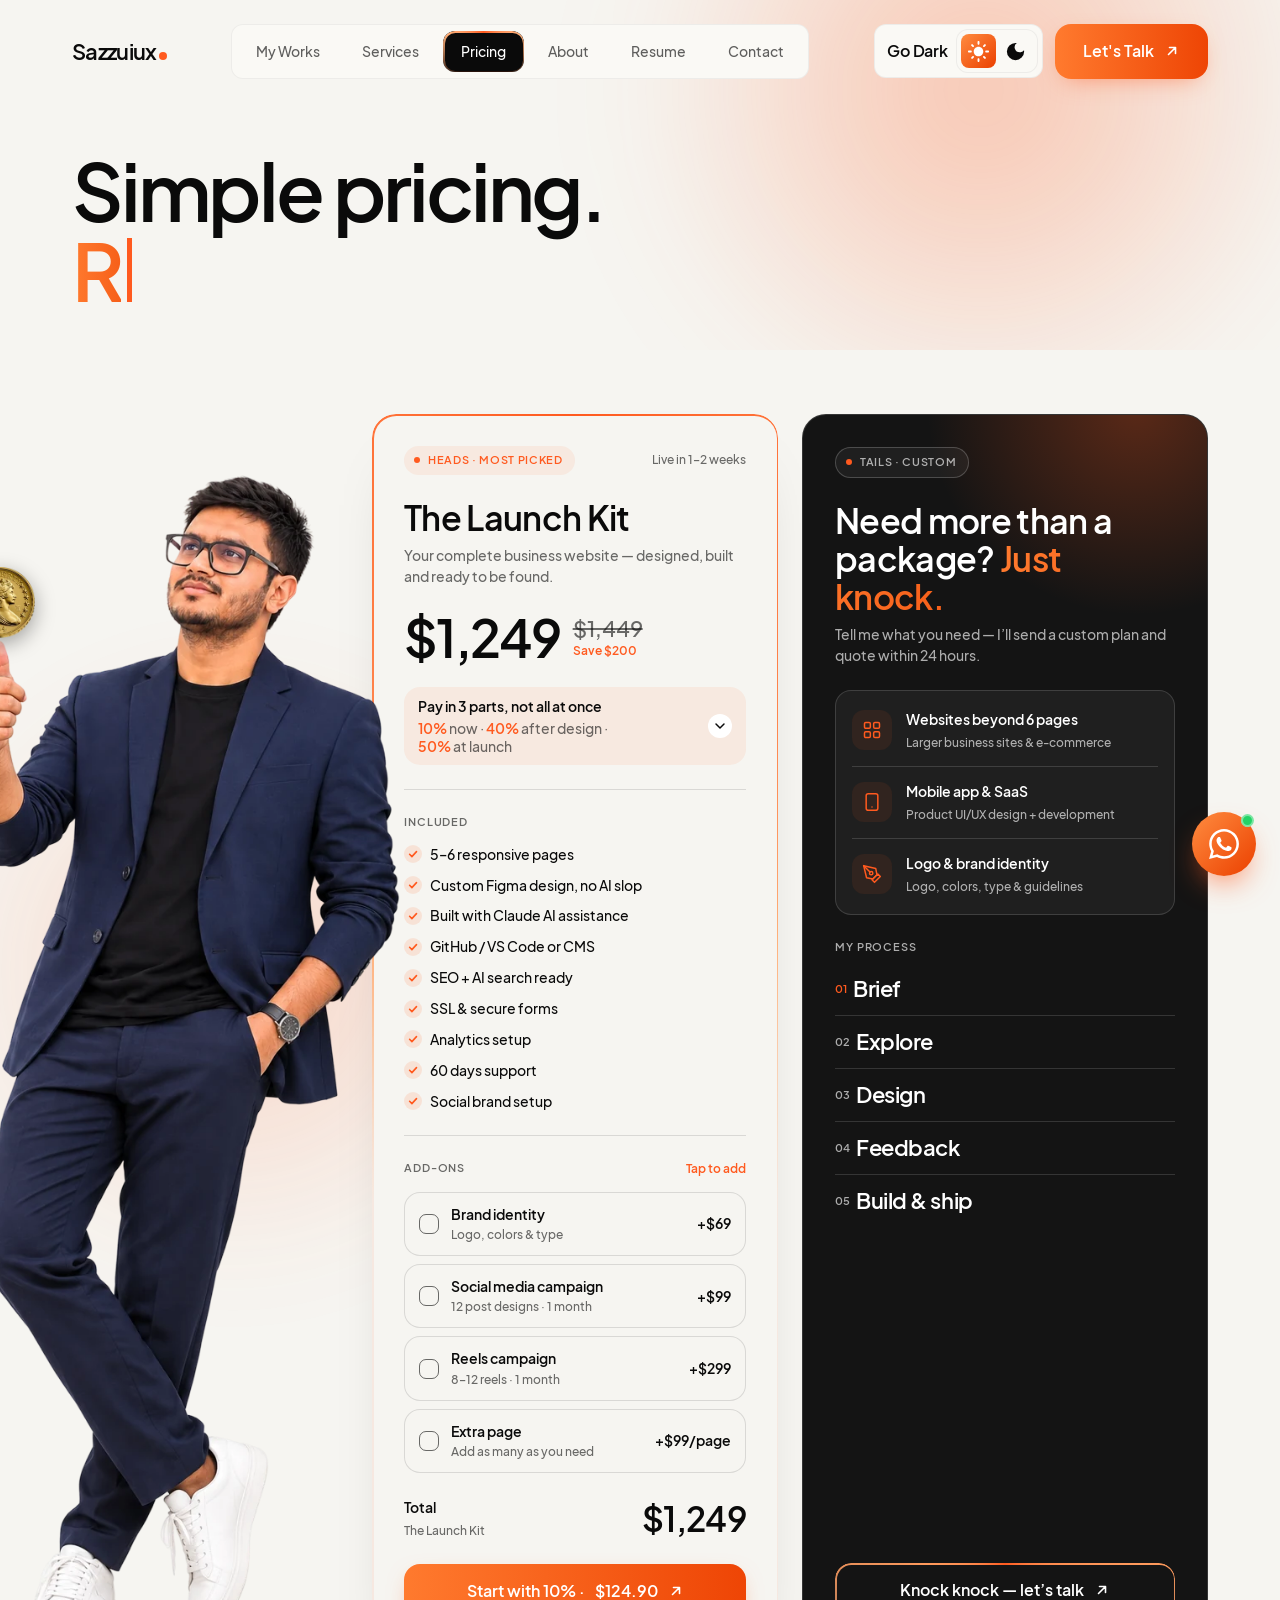
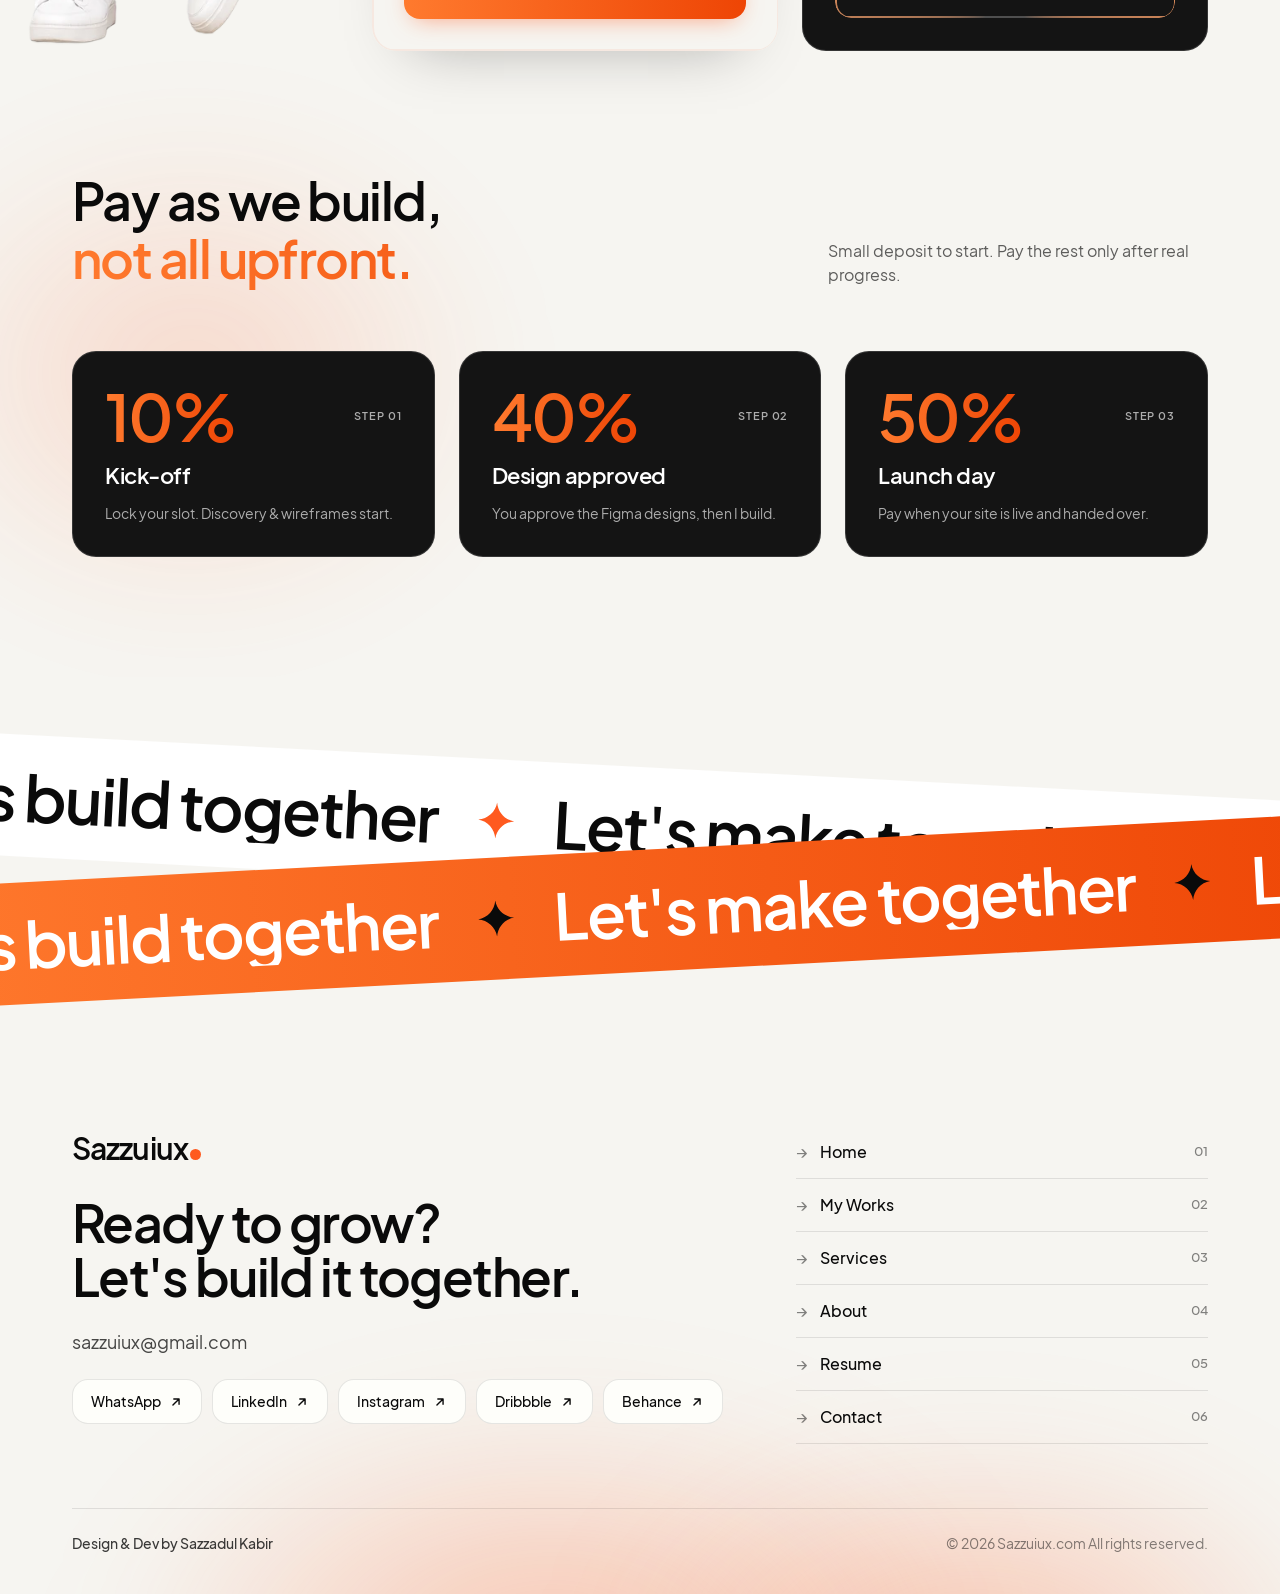
==== commit dcc0a520: "Footer: nav fills full width on tablet/mobile (Figma FILL); stays beside brand down to 1024px Co-Aut" ====
--- a/pricing/index.html
+++ b/pricing/index.html
@@ -32,7 +32,7 @@
   <link rel="icon" href="/assets/img/favicon-192.png" type="image/png" sizes="192x192">
   <link rel="icon" href="/assets/img/favicon.svg" type="image/svg+xml">
   <link rel="preload" as="font" type="font/woff2" href="/assets/fonts/PlusJakartaSans-SemiBold.woff2" crossorigin>
-  <link rel="stylesheet" href="/assets/css/style.min.css?v=c8bc26b2">
+  <link rel="stylesheet" href="/assets/css/style.min.css?v=3f4c47d5">
 </head>
 <body>
   <a class="skip-link" href="/pricing/" data-to="main">Skip to content</a>
@@ -347,6 +347,6 @@
 
 
   <script src="/assets/js/data.js?v=9db9d350"></script>
-  <script src="/assets/js/main.js?v=1bf2be33"></script>
+  <script src="/assets/js/main.js?v=a31a98b5"></script>
 </body>
 </html>
--- a/assets/css/style.min.css
+++ b/assets/css/style.min.css
@@ -1 +1 @@
-@font-face{font-family: "Plus Jakarta Sans";font-style: normal;font-weight: 400;font-display: swap;src: url("/assets/fonts/PlusJakartaSans-Regular.woff2") format("woff2")}@font-face{font-family: "Plus Jakarta Sans";font-style: normal;font-weight: 500;font-display: swap;src: url("/assets/fonts/PlusJakartaSans-Medium.woff2") format("woff2")}@font-face{font-family: "Plus Jakarta Sans";font-style: normal;font-weight: 600;font-display: swap;src: url("/assets/fonts/PlusJakartaSans-SemiBold.woff2") format("woff2")}:root{--black: #0a0a0a;--surface: #141414;--light: #f6f5f1;--white: #ffffff;--orange: #ff5a1f;--orange-light: #ff7a2e;--orange-dark: #ee4505;--grad: linear-gradient(90deg,#ff7a2e 0%,#ee4505 100%);--grad-diag: linear-gradient(135deg,#ff8c40 0%,#eb4000 100%);--text-white-muted: rgba(255,255,255,0.65);--text-black-muted: rgba(10,10,10,0.6);--border-dark: rgba(255,255,255,0.14);--border-light: rgba(10,10,10,0.12);--radius: 16px;--container: 1296px;--margin: 72px;--section-y: 120px;--space-xl: 64px;--space-lg: 40px;--space-md: 24px;--space-sm: 12px;--space-xs: 8px;--t-display: 78px;--t-numeral: 150px;--t-marquee: 64px;--t-h2: 80px;--t-h3: 52px;--t-h4: 34px;--t-h5: 22px;--t-body-lg: 18px;--t-body: 16px;--t-small: 14px;--t-label: 12px;--font: "Plus Jakarta Sans",ui-sans-serif,system-ui,-apple-system,"Segoe UI",sans-serif;--ease: cubic-bezier(0.22,1,0.36,1)}@media (max-width: 1023px){:root{--margin: 24px;--section-y: 96px;--space-xl: 48px;--space-lg: 32px;--space-md: 20px;--t-display: 60px;--t-numeral: 110px;--t-marquee: 48px;--t-h2: 56px;--t-h3: 40px;--t-h4: 28px;--t-h5: 20px;--t-body-lg: 17px;--t-body: 15px}}@media (max-width: 767px){:root{--section-y: 72px;--space-xl: 32px;--space-lg: 24px;--space-md: 16px;--space-sm: 12px;--space-xs: 6px;--t-display: 32px;--t-numeral: 72px;--t-marquee: 32px;--t-h2: 40px;--t-h3: 30px;--t-h4: 24px;--t-h5: 18px;--t-body-lg: 16px;--t-body: 15px;--t-small: 13px;--t-label: 11px}}*,*::before,*::after{box-sizing: border-box}html{scroll-behavior: smooth;-webkit-text-size-adjust: 100%}body{margin: 0;font-family: var(--font);font-size: var(--t-body);line-height: 1.5;color: var(--white);background: var(--black);-webkit-font-smoothing: antialiased;overflow-x: hidden}img{display: block;max-width: 100%}a{color: inherit;text-decoration: none}button{font: inherit;color: inherit;background: none;border: 0;padding: 0;cursor: pointer}input,textarea{font: inherit;color: inherit}h1,h2,h3,h4,h5,p{margin: 0}h1,h2,h3,h4,h5{font-weight: 600;letter-spacing: -0.03em;line-height: 1.05}ul{margin: 0;padding: 0;list-style: none}::selection{background: var(--orange);color: var(--white)}.container{width: 100%;max-width: calc(var(--container) + var(--margin) * 2);margin-inline: auto;padding-inline: var(--margin)}.section{padding-block: var(--section-y);position: relative}.section--dark{background: var(--black);color: var(--white)}.section--light{background: var(--light);color: var(--black)}.clip{overflow: hidden}.sr-only{position: absolute;width: 1px;height: 1px;padding: 0;margin: -1px;overflow: hidden;clip: rect(0,0,0,0);white-space: nowrap;border: 0}.skip-link{position: fixed;top: 12px;left: 12px;z-index: 1000;padding: 10px 16px;background: var(--orange);color: var(--white);border-radius: 12px;transform: translateY(-200%);transition: transform 0.2s}.skip-link:focus{transform: none}:focus-visible{outline: 2px solid var(--orange);outline-offset: 3px;border-radius: 6px}.t-h2{font-size: var(--t-h2);letter-spacing: -0.04em;line-height: 1}.t-h3{font-size: var(--t-h3);line-height: 1.12}.t-h4{font-size: var(--t-h4)}.t-h5{font-size: var(--t-h5);letter-spacing: -0.02em}.t-lg{font-size: var(--t-body-lg);line-height: 1.6}.t-small{font-size: var(--t-small)}.t-label{font-size: var(--t-label);font-weight: 500;letter-spacing: 0.08em;text-transform: uppercase}.muted-dark{color: var(--text-white-muted)}.muted-light{color: var(--text-black-muted)}.grad-text{background: var(--grad);background-size: 200% 100%;-webkit-background-clip: text;background-clip: text;color: transparent;animation: gradShift 6s ease-in-out infinite}.orange{color: var(--orange)}.chip-hl{display: inline-block;background: var(--orange);color: var(--black);padding: 0 0.12em 0.02em;line-height: 1.08}.label{display: inline-flex;align-items: center;gap: 10px;padding: 8px 16px 8px 14px;border-radius: var(--radius);font-size: var(--t-label);font-weight: 500;letter-spacing: 0.08em;text-transform: uppercase}.label::before{content: "";width: 7px;height: 7px;border-radius: 50%;background: var(--orange)}.label--dark{background: rgba(255,255,255,.05);border: 1px solid var(--border-dark);color: rgba(255,255,255,.8)}.label--light{background: rgba(10,10,10,.05);border: 1px solid rgba(10,10,10,.14);color: rgba(10,10,10,.8)}.sec-head{display: flex;flex-wrap: wrap;align-items: flex-end;justify-content: space-between;gap: var(--space-lg);margin-bottom: var(--space-xl)}.sec-head__title{display: flex;flex-direction: column;align-items: flex-start;gap: var(--space-md)}.sec-head__desc{max-width: 380px;min-width: 260px;flex: 1 1 260px}@media (min-width: 1024px){.sec-head__desc{flex: 0 1 380px}}.btn{--pad-x: 28px;--pad-y: 16px;position: relative;display: inline-flex;align-items: center;justify-content: center;gap: 10px;padding: var(--pad-y) var(--pad-x);border-radius: var(--radius);font-size: 16px;font-weight: 600;line-height: 1.4;white-space: nowrap;transition: transform 0.3s var(--ease),background-color 0.3s,border-color 0.3s,box-shadow 0.3s;isolation: isolate;overflow: hidden}@media (max-width: 1023px){.btn{--pad-x: 24px;--pad-y: 14px;font-size: 15px}}@media (max-width: 767px){.btn{--pad-x: 20px;--pad-y: 12px;font-size: 14px;gap: 8px}}.btn svg{width: 16px;height: 16px;flex: none;transition: transform 0.35s var(--ease)}.btn:hover svg{transform: translate(2px,-2px)}.btn:active{transform: scale(0.97)}.btn--primary{color: var(--white);background: linear-gradient(90deg,#ff7a2e,#ee4505,#ff7a2e);background-size: 200% 100%;background-position: 0% 0;box-shadow: 0 8px 24px -10px rgba(255,90,31,0.6);transition: background-position 0.6s var(--ease),transform 0.3s var(--ease),box-shadow 0.3s}.btn--primary:hover{background-position: 100% 0;box-shadow: 0 12px 30px -10px rgba(255,90,31,0.8)}.btn--ghost-dark{color: var(--white);--base: rgba(255,255,255,.25)}.btn--ghost-dark:hover{background: rgba(255,255,255,.08)}.btn--ghost-light{color: var(--black);--base: rgba(10,10,10,.22)}.btn--ghost-light:hover{background: rgba(10,10,10,.06)}@property --ang{syntax: "<angle>";inherits: false;initial-value: 0deg}.btn--ghost-dark::before,.btn--ghost-light::before{content: "";position: absolute;inset: 0;z-index: -1;border-radius: inherit;padding: 1.5px;pointer-events: none;background: conic-gradient(from var(--ang),#ff5a1f,#ff9a5c 22%,var(--base) 40%,var(--base) 60%,#ff9a5c 80%,#ff5a1f);-webkit-mask: linear-gradient(#000 0 0) content-box,linear-gradient(#000 0 0);-webkit-mask-composite: xor;mask-composite: exclude;animation: borderSpin 3s linear infinite}@keyframes borderSpin{to{--ang: 360deg}}.btn--block{width: 100%}.btn-row{display: flex;flex-wrap: wrap;gap: var(--space-sm)}.glow{position: absolute;pointer-events: none;border-radius: 50%;background: radial-gradient(closest-side,rgba(255,90,31,0.5),rgba(255,90,31,0));filter: blur(60px);z-index: 0;animation: glowFloat 16s ease-in-out infinite alternate}.glow--b{animation-duration: 21s;animation-delay: -6s}@keyframes glowFloat{0%{transform: translate3d(0,0,0) scale(1)}33%{transform: translate3d(6%,-8%,0) scale(1.12)}66%{transform: translate3d(-7%,5%,0) scale(0.92)}100%{transform: translate3d(4%,7%,0) scale(1.06)}}@keyframes gradShift{0%,100%{background-position: 0% 50%}50%{background-position: 100% 50%}}@keyframes spin{to{transform: rotate(360deg)}}@keyframes marquee{to{transform: translate3d(-50%,0,0)}}@keyframes blink{50%{opacity: 0}}.nav{position: fixed;inset: 0 0 auto 0;z-index: 100;padding-block: 24px;transition: padding 0.4s var(--ease),background 0.4s,backdrop-filter 0.4s,border-color 0.4s;border-bottom: 1px solid transparent}.nav.is-scrolled{padding-block: 12px;background: rgba(10,10,10,0.72);backdrop-filter: blur(16px);-webkit-backdrop-filter: blur(16px);border-bottom-color: rgba(255,255,255,0.06)}.nav__inner{display: flex;align-items: center;justify-content: space-between;gap: 16px}.logo{display: inline-flex;align-items: baseline;gap: 2px;font-size: 22px;font-weight: 600;letter-spacing: -0.03em;color: var(--white)}.logo__dot{width: 0.36em;height: 0.36em;border-radius: 50%;background: var(--orange);flex: none}@media (max-width: 1023px){.logo{font-size: 20px}}@media (max-width: 767px){.logo{font-size: 18px}}.nav__links{display: flex;gap: 6px;padding: 6px;border-radius: 12px;background: rgba(255,255,255,0.06);border: 1px solid rgba(255,255,255,0.1)}.nav__links a{padding: 10px 18px;border-radius: 12px;font-size: 14px;font-weight: 500;color: var(--text-white-muted);transition: color 0.25s,background 0.25s}.nav__links a:hover{color: var(--white)}.nav__links a.is-active{color: var(--white);background: rgba(255,255,255,0.1)}.nav__actions{display: flex;align-items: center;gap: 12px}.nav__menu-btn{display: none;width: 44px;height: 44px;border-radius: 12px;border: 1px solid rgba(255,255,255,.2);align-items: center;justify-content: center}.nav__menu-btn span,.nav__menu-btn span::before,.nav__menu-btn span::after{display: block;width: 16px;height: 1.6px;background: var(--white);border-radius: 2px;position: relative;transition: transform 0.3s var(--ease),opacity 0.2s}.nav__menu-btn span::before,.nav__menu-btn span::after{content: "";position: absolute;left: 0}.nav__menu-btn span::before{top: -5px}.nav__menu-btn span::after{top: 5px}.nav.is-open .nav__menu-btn span{background: transparent}.nav.is-open .nav__menu-btn span::before{transform: translateY(5px) rotate(45deg)}.nav.is-open .nav__menu-btn span::after{transform: translateY(-5px) rotate(-45deg)}.nav__panel{display: none;margin-top: 16px;padding: 8px 20px 20px;border-radius: var(--radius);background: var(--surface);border: 1px solid var(--border-dark)}.nav__panel a.panel-link{display: flex;align-items: center;justify-content: space-between;padding: 16px 0;border-bottom: 1px solid var(--border-dark);font-size: var(--t-h5);font-weight: 600;letter-spacing: -0.02em}.nav__panel a.panel-link.is-active{color: var(--orange)}.nav__panel a.panel-link.is-active span::before{content: "";display: inline-block;width: 8px;height: 8px;border-radius: 50%;background: var(--orange);margin-right: 12px;vertical-align: middle}.nav__panel .btn{margin-top: 24px}@media (max-width: 1023px){.nav__links{display: none}.nav__menu-btn{display: inline-flex}.nav.is-open{background: rgba(10,10,10,0.96);backdrop-filter: blur(16px)}.nav__panel{display: block;overflow: hidden;max-height: 0;margin-top: 0;padding-block: 0;opacity: 0;visibility: hidden;transform: translateY(-10px);border-color: transparent;transition: max-height 0.5s var(--ease),margin-top 0.5s var(--ease),padding 0.5s var(--ease),opacity 0.35s ease,transform 0.5s var(--ease),visibility 0s linear 0.5s,border-color 0.3s}.nav.is-open .nav__panel{max-height: 560px;margin-top: 16px;padding-block: 8px 20px;opacity: 1;visibility: visible;transform: none;border-color: var(--border-dark);transition-delay: 0s}.nav{transition: padding 0.4s var(--ease),background 0.45s ease,backdrop-filter 0.4s,border-color 0.4s}}@media (max-width: 767px){.nav__actions .btn{display: none}}@keyframes panelIn{from{opacity: 0;transform: translateY(-8px)}}.hero{position: relative;min-height: 100vh;min-height: 100svh;overflow: hidden;display: flex;align-items: stretch;padding-top: 112px}.hero .glow--1{width: 760px;height: 760px;right: 4%;top: 6%}.hero__inner{position: relative;z-index: 1;display: grid;grid-template-columns: minmax(0,1fr) minmax(0,540px);gap: var(--space-lg);align-items: center;width: 100%}.hero__copy{padding-block: var(--space-xl);max-width: 760px}.hero__title{font-size: var(--t-display);letter-spacing: -0.04em;line-height: 1.1}.hero__title .chip-hl{margin-bottom: 2px}.hero__role{display: flex;align-items: center;gap: 0.2em;white-space: nowrap}.hero__rotator{display: inline-flex;align-items: center}.hero__rotator .grad-text{padding-bottom: 0.18em;margin-bottom: -0.18em}.r-rotator{display: inline-block;white-space: nowrap;min-height: 1em;vertical-align: top}.r-rotator .caret{display: inline-block;width: 0.06em;height: 0.8em;margin-left: 0.08em;background: var(--orange);animation: blink 1s steps(1) infinite}.hero__rotator .caret{display: inline-block;width: 4px;height: 0.85em;margin-left: 6px;background: var(--orange);animation: blink 1s steps(1) infinite}.hero__bio{margin-top: var(--space-lg);max-width: 600px}.hero .btn-row{margin-top: var(--space-lg)}.hero__photo{position: relative;align-self: end;justify-self: end;width: 100%;max-width: 540px;aspect-ratio: 613 / 920;margin-bottom: 0}.hero__ring{position: absolute;left: 0;right: 0;top: 6%;aspect-ratio: 1;border-radius: 50%;border: 1px solid rgba(255,255,255,0.08)}.hero__photo .fade{position: absolute;inset: auto 0 0 0;height: 22%;z-index: 3;pointer-events: none;background: linear-gradient(to bottom,rgba(10,10,10,0),var(--black))}.reveal-photo{position: relative;touch-action: pan-y}.reveal-photo img{position: absolute;inset: 0;width: 100%;height: 100%;object-fit: cover;user-select: none;-webkit-user-drag: none}.reveal-photo .robot{z-index: 2;-webkit-mask-image: radial-gradient(circle var(--r,100px) at var(--mx,62%) var(--my,33%),#000 97%,transparent 100%);mask-image: radial-gradient(circle var(--r,100px) at var(--mx,62%) var(--my,33%),#000 97%,transparent 100%)}.reveal-photo .lens{position: absolute;z-index: 4;pointer-events: none;width: calc(var(--r,100px) * 2);aspect-ratio: 1;left: var(--mx,62%);top: var(--my,33%);transform: translate(-50%,-50%);border-radius: 50%;border: 2px solid var(--orange);box-shadow: 0 0 0 8px rgba(255,90,31,0.08),0 0 40px rgba(255,90,31,0.35)}.trusted{border-top: 1px solid rgba(255,255,255,.1);padding-block: var(--space-lg);background: var(--black)}.trusted__inner{display: flex;align-items: center;gap: var(--space-xl)}.trusted__label{flex: none;font-size: 18px;font-weight: 600;line-height: 1.3;color: rgba(255,255,255,.9)}.marquee{position: relative;overflow: hidden;flex: 1;min-width: 0;-webkit-mask-image: linear-gradient(90deg,transparent,#000 10%,#000 88%,transparent);mask-image: linear-gradient(90deg,transparent,#000 10%,#000 88%,transparent)}.marquee__track{display: flex;width: max-content;animation: marquee var(--dur,40s) linear infinite}.marquee__track--rev{animation-direction: reverse}.marquee:hover .marquee__track.pause-hover{animation-play-state: paused}.logos{display: flex;align-items: center;gap: 72px;padding-right: 72px}.logos img{height: 30px;width: auto;opacity: 0.55;transition: opacity 0.3s}.logos img:hover{opacity: 1}@media (max-width: 767px){.trusted__inner{flex-direction: column;align-items: flex-start;gap: var(--space-md)}.trusted__label{font-size: 16px}.marquee{width: 100%}.logos{gap: 40px;padding-right: 40px}.logos img{height: 22px}}.about__grid{display: grid;grid-template-columns: minmax(0,1fr) 440px;gap: var(--space-xl);align-items: center}.about__copy{display: flex;flex-direction: column;align-items: flex-start;gap: var(--space-lg)}.scroll-text{font-size: var(--t-h3);font-weight: 600;letter-spacing: -0.03em;line-height: 1.18}.scroll-text .w{color: rgba(10,10,10,0.16);transition: color 0.25s linear}.scroll-text .w.on{color: var(--black)}.stats{display: flex;flex-wrap: wrap;gap: var(--space-lg);width: 100%;border-top: 1px solid var(--border-light);padding-top: var(--space-md)}.stat{flex: 1 1 160px;display: flex;flex-direction: column;gap: 6px}.stat .t-label{color: rgba(10,10,10,.45)}.stat strong{font-size: var(--t-small);font-weight: 600;letter-spacing: 0.06em;text-transform: uppercase}.about__photo{position: relative;width: 100%;max-width: 440px;justify-self: center;padding: 20px 20px 0}.photo-card{background: var(--light);border-radius: var(--radius);padding: 12px 12px 22px;transform: rotate(3deg);border: 1px solid rgba(10,10,10,.05);box-shadow: 0 30px 60px -24px rgba(0,0,0,.22);transition: transform 0.6s var(--ease)}.photo-card:hover{transform: rotate(1deg) translateY(-4px)}.photo-card__img{border-radius: var(--radius);overflow: hidden;aspect-ratio: 376 / 480}.photo-card__img img{width: 100%;height: 100%;object-fit: cover}.photo-card__meta{padding: 14px 12px 0;color: var(--black)}.photo-card__meta .t-label{color: var(--black)}.photo-card__meta p{font-size: 14px;font-weight: 600;margin-top: 4px}.sticker{position: absolute;z-index: 2;top: 7px;left: 50%;transform: translateX(-50%) rotate(3.3deg);white-space: nowrap;padding: 10px 16px;border-radius: var(--radius);background: var(--orange);color: var(--white);font-size: 14px;font-weight: 600;box-shadow: 0 10px 24px -10px rgba(255,90,31,.7)}@media (max-width: 1023px){.about__grid{grid-template-columns: 1fr}.about__photo{max-width: 420px}}.showcase{padding-block: var(--space-xl);display: flex;flex-direction: column;gap: var(--space-lg)}.tags{display: flex;align-items: center;gap: 36px;padding-right: 36px}.tags span{font-size: var(--t-h4);font-weight: 500;letter-spacing: -0.02em;white-space: nowrap;color: var(--black)}.tags i{width: 10px;height: 10px;border-radius: 50%;background: var(--orange);flex: none}.shots{display: flex;gap: 28px;padding-right: 28px}.shot{width: 533px;aspect-ratio: 533 / 400;border-radius: var(--radius);overflow: hidden;flex: none;background: #ddd}.shot img{width: 100%;height: 100%;object-fit: cover;transition: transform 0.8s var(--ease)}.shot:hover img{transform: scale(1.04)}.showcase .marquee{-webkit-mask-image: none;mask-image: none}@media (max-width: 1023px){.shot{width: 420px}.tags{gap: 28px;padding-right: 28px}}@media (max-width: 767px){.shot{width: 280px}.shots{gap: 16px;padding-right: 16px}.tags{gap: 20px;padding-right: 20px}.tags i{width: 8px;height: 8px}}.services__body{display: grid;grid-template-columns: minmax(0,1fr) minmax(300px,500px);gap: var(--space-lg);align-items: start}.svc{position: relative;border-top: 1px solid var(--border-dark);transition: opacity 0.5s var(--ease)}.svc.is-dim{opacity: 0.25}.svc__btn{display: flex;align-items: center;gap: var(--space-md);width: 100%;text-align: left;padding: var(--space-md) 0;transition: padding 0.45s var(--ease)}.svc.is-active .svc__btn{padding-left: 24px}.svc::before{content: "";position: absolute;left: 0;top: 18px;bottom: 18px;width: 3px;border-radius: 2px;background: var(--orange);transform: scaleY(0);transform-origin: top;transition: transform 0.45s var(--ease)}.svc.is-active::before{transform: scaleY(1)}.svc__content{flex: 1;min-width: 0;display: flex;flex-direction: column;gap: 6px}.svc__meta{display: flex;align-items: center;gap: 10px;font-size: 12px;letter-spacing: 0.08em;color: rgba(255,255,255,.5)}.svc__meta i{width: 20px;height: 10px;border-radius: 3px;background: rgba(255,255,255,.25);transition: background 0.3s}.svc.is-active .svc__meta i{background: var(--orange)}.svc__title{font-size: var(--t-h4);font-weight: 500;letter-spacing: -0.03em;color: rgba(255,255,255,.85);transition: color 0.3s}.svc.is-active .svc__title{color: var(--white)}.svc__desc{color: rgba(255,255,255,.55)}.svc__arrow{flex: none;width: 44px;height: 44px;border-radius: var(--radius);border: 1px solid rgba(255,255,255,.2);display: grid;place-items: center;transition: background 0.3s,border-color 0.3s,transform 0.4s var(--ease)}.svc__arrow svg{width: 18px;height: 18px}.svc.is-active .svc__arrow{background: var(--grad);border-color: transparent;color: var(--white)}.svc__btn:hover .svc__arrow{transform: rotate(45deg)}.svc-card{position: sticky;top: 110px;border-radius: var(--radius);color: var(--black);overflow: hidden;background: linear-gradient(135deg,#ff9a4d,#ff5a1f 45%,#e43c00);background-size: 220% 220%;animation: gradShift 10s ease-in-out infinite;padding: var(--space-lg) var(--space-lg);box-shadow: 0 40px 80px -40px rgba(255,90,31,0.6)}.svc-card__label{color: rgba(10,10,10,.7)}.svc-card__num{font-size: var(--t-numeral);font-weight: 600;letter-spacing: -0.05em;line-height: 1;margin-top: 8px}.svc-card__title{font-size: var(--t-h3);line-height: 1.05;margin-top: var(--space-xl)}.svc-card__list{margin-top: var(--space-lg)}.svc-card__list li{padding: 13px 0;border-top: 1px solid rgba(10,10,10,.2);font-weight: 500}.svc-card .swap{transition: opacity 0.35s var(--ease),transform 0.45s var(--ease)}.svc-card.is-swapping .swap{opacity: 0;transform: translateY(10px)}@media (max-width: 1023px){.services__body{grid-template-columns: 1fr}.svc-card{position: relative;top: 0;margin: 4px 0 var(--space-md)}.svc-card__title{margin-top: var(--space-lg)}}@media (max-width: 767px){.svc-card{padding: var(--space-lg) var(--space-md)}.svc__arrow{width: 40px;height: 40px}}.works__list{display: flex;flex-direction: column;gap: var(--space-lg)}.work{position: sticky;top: calc(96px + var(--i) * 18px);display: grid;grid-template-columns: minmax(0,760fr) minmax(280px,440fr) auto;gap: var(--space-lg);padding: var(--space-md);border-radius: var(--radius);background: var(--surface);border: 1px solid var(--border-dark);transform-origin: 50% 0;box-shadow: 0 -30px 60px -30px rgba(0,0,0,.8)}.work__cover{position: relative;border-radius: var(--radius);overflow: hidden;aspect-ratio: 760 / 552;background: linear-gradient(135deg,#222,#0d0d0d)}.work__cover .glow{width: 70%;aspect-ratio: 1;height: auto}.work__cover .mock{position: absolute;inset: 0;width: 100%;height: 100%;object-fit: cover;transition: transform 0.8s var(--ease)}.work__cover:hover .mock{transform: scale(1.03)}.work__pills{position: absolute;z-index: 2;inset: 18px 18px auto 18px;display: flex;justify-content: space-between;gap: 8px}.pill{padding: 6px 12px;border-radius: 8px;font-size: 11px;font-weight: 600;letter-spacing: 0.06em}.pill--dark{background: rgba(10,10,10,.75);color: var(--white)}.pill--orange{background: var(--grad);color: var(--white)}.work__info{display: flex;flex-direction: column;gap: var(--space-sm);padding-block: 4px}.work__num{display: flex;align-items: flex-end;gap: 8px}.work__num b{font-size: var(--t-h2);font-weight: 600;letter-spacing: -0.04em;line-height: 0.9}.work__num small{font-size: 14px;color: rgba(255,255,255,.5);letter-spacing: 0.08em}.work__name{font-size: var(--t-h3);margin-top: auto}.work__meta{color: rgba(255,255,255,.5)}.work__desc{color: rgba(255,255,255,.7);max-width: 400px;line-height: 1.6}.work__info .btn-row{margin-top: var(--space-sm)}.work__ticks{display: flex;flex-direction: column;gap: 10px;padding-top: 16px}.work__ticks i{display: block;width: 18px;height: 2px;background: rgba(255,255,255,.25)}.work__ticks i.on{width: 36px;background: var(--orange)}@media (max-width: 1023px){.work{grid-template-columns: 1fr}.work__ticks{display: none}.work__name{margin-top: var(--space-sm)}}.process__body{display: flex;flex-wrap: wrap;align-items: center;gap: var(--space-xl)}.sheet{flex: 1 1 520px;min-width: 0;background: var(--white);color: var(--black);border-radius: var(--radius);padding: var(--space-lg);transform: rotate(-1.5deg);box-shadow: 0 24px 60px rgba(0,0,0,.12)}.sheet__head{display: flex;justify-content: space-between;align-items: flex-start;gap: 12px;padding-bottom: 20px;border-bottom: 2px solid var(--black)}.sheet__head h3{font-size: var(--t-h4)}.sheet__head .t-label{color: rgba(10,10,10,.5);margin-top: 6px}.badge-no{padding: 6px 12px;border: 1.5px solid rgba(10,10,10,.6);border-radius: 8px;font-size: 12px;font-weight: 600;letter-spacing: 0.08em;white-space: nowrap}.sheet__cols{display: grid;grid-template-columns: 230px 170px 1fr;padding: 16px 0 12px;color: rgba(10,10,10,.45)}.step{display: grid;grid-template-columns: 230px 170px 1fr;align-items: center;gap: 0;padding: var(--space-md) 0;border-top: 1px solid var(--border-light);width: 100%;text-align: left;transition: background 0.3s}.step__name{display: flex;align-items: center;gap: 10px}.step__name .check{width: 20px;height: 20px;flex: none;color: var(--black);opacity: 0;transform: scale(0.5);transition: opacity 0.3s,transform 0.4s var(--ease);margin-left: -2px}.step.done .check{opacity: 1;transform: none}.step__name .no{font-size: 12px;letter-spacing: 0.06em;color: rgba(10,10,10,.5)}.step__name strong{font-size: var(--t-h5);font-weight: 600;letter-spacing: -0.02em}.when{justify-self: start;padding: 5px 10px;border-radius: 6px;background: rgba(10,10,10,.06);font-size: 11px;font-weight: 600;letter-spacing: 0.08em;text-transform: uppercase;transition: background 0.3s,color 0.3s}.step.is-active .when{background: var(--orange);color: var(--black)}.step__desc{color: rgba(10,10,10,.75);line-height: 1.5}.sheet__foot{display: flex;flex-wrap: wrap;justify-content: space-between;align-items: center;gap: 12px;padding-top: 24px;border-top: 1px solid var(--border-light)}.sheet__foot small{font-size: 12px;letter-spacing: 0.04em;color: rgba(10,10,10,.5)}.sheet__foot strong{font-size: var(--t-h5)}.status{flex: 0 0 340px;background: var(--black);color: var(--white);border-radius: var(--radius);padding: var(--space-md);display: flex;flex-direction: column;gap: 16px;box-shadow: 0 30px 60px -20px rgba(0,0,0,.35)}.status__top{display: flex;justify-content: space-between;align-items: center;font-size: 11px;font-weight: 600;letter-spacing: 0.1em}.status__top span:first-child{display: inline-flex;align-items: center;gap: 8px}.status__top span:first-child::before{content: "";width: 8px;height: 8px;border-radius: 50%;background: var(--orange);animation: blink 1.4s steps(1) infinite}.status__top span:last-child{color: rgba(255,255,255,.5)}.status__title{font-size: 28px;letter-spacing: -0.03em}.status__when{color: rgba(255,255,255,.6);margin-top: 2px}.progress{position: relative;height: 8px;display: flex;justify-content: space-between;align-items: center}.progress::before{content: "";position: absolute;left: 0;right: 0;top: 3px;height: 2px;background: rgba(255,255,255,.15)}.progress__bar{position: absolute;left: 0;top: 3px;height: 2px;background: var(--orange);width: 0;transition: width 0.6s var(--ease)}.progress i{position: relative;width: 8px;height: 8px;background: var(--black);border: 1px solid rgba(255,255,255,.4);transition: background 0.3s,border-color 0.3s}.progress i.on{background: var(--orange);border-color: var(--orange)}.status__next{color: rgba(255,255,255,.6)}.status .swap{transition: opacity 0.3s}.status.is-swapping .swap{opacity: 0}@media (max-width: 1023px){.status{flex: 1 1 100%}.sheet{flex-basis: 100%}}@media (max-width: 767px){.sheet{transform: none;padding: var(--space-lg) var(--space-md)}.sheet__cols{display: none}.step{grid-template-columns: 1fr;gap: 8px}.sheet__head h3{font-size: 24px}}.notes{display: flex;flex-wrap: wrap;justify-content: center;gap: var(--space-lg) var(--space-md);padding-top: 12px}.note{--rot: 0deg;position: relative;width: 392px;max-width: 100%;background: var(--light);color: var(--black);border-radius: var(--radius);padding: var(--space-lg);display: flex;flex-direction: column;gap: var(--space-sm);transform: rotate(var(--rot));box-shadow: 0 16px 40px rgba(0,0,0,.35);transition: transform 0.6s var(--ease)}.note:hover{transform: rotate(0deg) translateY(-6px)}.note::before{content: "";position: absolute;left: 50%;top: -12px;width: 110px;height: 26px;margin-left: -55px;background: rgba(255,90,31,0.88);transform: rotate(-3deg)}.note__no{color: rgba(10,10,10,.5);padding-bottom: 12px;border-bottom: 1.5px solid rgba(10,10,10,.15)}.note__q{font-size: 44px;font-weight: 600;line-height: 0.6;margin-top: 10px}.note blockquote{margin: 0;font-size: var(--t-body-lg);font-weight: 500;line-height: 1.4;letter-spacing: -0.01em}.note__who{display: flex;align-items: center;gap: 12px;padding-top: 8px;margin-top: auto}.note__who img{width: 44px;height: 44px;border-radius: 50%;object-fit: cover}.note__who b{display: block;font-size: 14px;font-weight: 600}.note__who small{display: block;font-size: 10.5px;letter-spacing: 0.08em;text-transform: uppercase;color: rgba(10,10,10,.5)}@media (max-width: 1023px){.note{width: calc(50% - var(--space-md) / 2);min-width: 280px}}@media (max-width: 767px){.note{width: 100%;padding: var(--space-lg) var(--space-md)}}.contact{overflow: hidden}.contact .glow--1{width: 700px;height: 560px;right: -8%;top: -18%}.contact .glow--2{width: 600px;height: 460px;left: -12%;bottom: -20%}.contact__grid{position: relative;z-index: 1;display: grid;grid-template-columns: 1fr 1fr;gap: var(--space-xl)}.contact__pitch{display: flex;flex-direction: column;align-items: flex-start;gap: var(--space-md)}.call-badge{padding: 7px 14px;border-radius: var(--radius);border: 1px solid rgba(255,90,31,.6);background: rgba(255,90,31,.08);color: var(--orange);font-size: 13px;font-weight: 500}.checks{display: flex;flex-direction: column;gap: 12px}.checks li{display: flex;align-items: center;gap: 12px;color: rgba(255,255,255,.85)}.checks svg{width: 20px;height: 20px;flex: none}.contact__photo{width: 240px;aspect-ratio: 1;border-radius: var(--radius);overflow: hidden;background: linear-gradient(135deg,#ff8c40,#bf3300)}.contact__photo.reveal-photo img{object-position: 50% 12%}.contact__photo .lens{--r: 46px}.person b{display: block;font-size: var(--t-h5);font-weight: 600;letter-spacing: -0.02em}.person span{font-size: 14px;color: rgba(255,255,255,.6)}.direct{display: flex;flex-wrap: wrap;align-items: center;gap: var(--space-sm) var(--space-lg)}.direct a{display: inline-flex;align-items: center;gap: 10px;font-size: 15px;font-weight: 500}.direct a svg{width: 18px;height: 18px}.direct a.book{color: var(--orange);font-weight: 600}.direct a:hover{text-decoration: underline;text-underline-offset: 4px}.form{display: flex;flex-direction: column;gap: var(--space-lg)}.field{display: flex;flex-direction: column;gap: 10px;border-bottom: 1px solid var(--border-dark);padding-bottom: 12px;transition: border-color 0.3s}.field:focus-within{border-color: var(--orange)}.field label,.field .lbl{font-size: var(--t-body);font-weight: 600}.field input,.field textarea{background: transparent;border: 0;outline: 0;padding: 4px 0;font-size: var(--t-body);color: var(--white);resize: none}.field textarea{min-height: 84px}.field ::placeholder{color: rgba(255,255,255,.4)}.field-row{display: flex;flex-wrap: wrap;gap: var(--space-lg) var(--space-md)}.field-row .field{flex: 1 1 220px}.field--chips{border: 0;padding: 0}.chips{display: flex;flex-wrap: wrap;gap: 12px}.chips label{position: relative}.chips input{position: absolute;opacity: 0;pointer-events: none}.chips span{display: inline-block;padding: 12px 20px;border-radius: var(--radius);border: 1px solid rgba(255,255,255,.2);color: rgba(255,255,255,.75);font-size: 15px;transition: all 0.25s;cursor: pointer}.chips span:hover{border-color: rgba(255,255,255,.45)}.chips input:checked + span{border-color: var(--orange);background: rgba(255,90,31,.12);color: var(--orange)}.chips input:focus-visible + span{outline: 2px solid var(--orange);outline-offset: 2px}.form .btn{align-self: flex-start}.form__status{font-size: 14px;min-height: 20px}.form__status.ok{color: #6ee7a8}.form__status.err{color: #ff8a8a}@media (max-width: 1023px){.contact__grid{grid-template-columns: 1fr}}@media (max-width: 767px){.contact__photo{width: 200px}.chips span{padding: 10px 16px;font-size: 14px}}.together{position: relative;overflow: hidden;background: var(--black);padding-block: 90px}.band{width: 120%;margin-left: -10%;padding-block: 26px}.band--back{background: var(--surface);transform: rotate(3deg)}.band--front{background: linear-gradient(90deg,#ff7a2e,#ee4505,#ff7a2e);background-size: 200% 100%;animation: gradShift 8s ease-in-out infinite;transform: rotate(-3deg);margin-top: -40px;position: relative;z-index: 1}.band .marquee{-webkit-mask-image: none;mask-image: none}.phrases{display: flex;align-items: center;gap: 40px;padding-right: 40px}.phrases span{font-size: var(--t-marquee);font-weight: 600;letter-spacing: -0.03em;white-space: nowrap;line-height: 1.1}.phrases svg{width: 36px;height: 36px;flex: none}.band--back svg{color: var(--orange)}.band--front svg{color: var(--black)}@media (max-width: 767px){.together{padding-block: 56px}.band{padding-block: 16px}.band--front{margin-top: -24px}.phrases{gap: 20px;padding-right: 20px}.phrases svg{width: 22px;height: 22px}}.footer{position: relative;overflow: hidden;background: var(--black);padding-top: var(--space-xl);padding-bottom: var(--space-lg)}.footer .glow--1{width: 900px;height: 520px;left: 8%;bottom: -320px}.footer .glow--2{width: 760px;height: 460px;right: -6%;bottom: -300px}.footer__top{position: relative;z-index: 1;display: flex;flex-wrap: wrap;justify-content: space-between;gap: var(--space-xl)}.footer__brand{display: flex;flex-direction: column;align-items: flex-start;gap: var(--space-md);max-width: 620px}.footer__brand .logo{font-size: 30px}.footer__brand h2{font-size: var(--t-h3)}.footer__mail{font-size: var(--t-body-lg);color: rgba(255,255,255,.75)}.footer__mail:hover{color: var(--orange)}.socials{display: flex;flex-wrap: wrap;gap: 10px}.socials a{display: inline-flex;align-items: center;gap: 8px;padding: 11px 18px;border-radius: var(--radius);background: rgba(255,255,255,.06);border: 1px solid rgba(255,255,255,.16);font-size: 14px;font-weight: 500;transition: background 0.25s,border-color 0.25s}.socials a:hover{background: rgba(255,90,31,.15);border-color: rgba(255,90,31,.6)}.socials svg{width: 14px;height: 14px}.footer__nav{flex: 1 1 360px;max-width: 460px}.footer__nav a{display: flex;align-items: center;gap: 12px;padding: 14px 0;border-bottom: 1px solid var(--border-dark);font-size: 16px;font-weight: 500;transition: color 0.25s,padding 0.35s var(--ease)}.footer__nav a:hover{color: var(--orange);padding-left: 6px}.footer__nav a span:first-child{color: rgba(255,255,255,.5)}.footer__nav a span:nth-child(2){flex: 1}.footer__nav a span:last-child{color: rgba(255,255,255,.5);font-size: 13px}.footer__bottom{position: relative;z-index: 1;display: flex;flex-wrap: wrap;justify-content: space-between;gap: 8px var(--space-md);margin-top: var(--space-xl);padding-top: var(--space-md);border-top: 1px solid var(--border-dark);font-size: 14px}.footer__bottom span:first-child{color: rgba(255,255,255,.8);font-weight: 500}.footer__bottom span:last-child{color: rgba(255,255,255,.5)}.cursor{display: none}@media (hover: hover) and (pointer: fine){html.has-cursor .cursor{display: block}}.cursor{position: fixed;left: 0;top: 0;z-index: 9999;width: 124px;height: 124px;pointer-events: none;will-change: transform;transition: opacity 0.3s}.cursor__lean{position: absolute;inset: 0;transition: scale 0.4s var(--ease);will-change: transform}.cursor.is-link .cursor__lean{scale: 1.12}.cursor.is-hidden{opacity: 0}.cursor__ring{position: absolute;inset: 0;width: 100%;height: 100%;overflow: visible}.cursor__spin{transform-origin: 62px 62px;animation: spin 10s linear infinite}.cursor__ring text{font-family: var(--font);font-size: 12px;font-weight: 600;letter-spacing: 0.06em;fill: #ee4505}.cursor__face{position: absolute;left: 36px;top: 26px;width: 52px;height: 72px;animation: headShake 1.6s ease-in-out infinite;transform-origin: 50% 85%}.cursor__face img{width: 100%;height: 100%;object-fit: contain;filter: drop-shadow(0 4px 8px rgba(0,0,0,.3))}@keyframes headShake{0%,100%{transform: rotate(0deg)}15%{transform: rotate(-7deg)}30%{transform: rotate(6deg)}45%{transform: rotate(-4deg)}60%{transform: rotate(3deg)}75%{transform: rotate(-1deg)}}.reveal-up{opacity: 0;transform: translateY(28px);transition: opacity 0.9s var(--ease),transform 0.9s var(--ease)}.reveal-up.in{opacity: 1;transform: none}.water{will-change: filter}.r-head{position: relative;overflow: hidden;padding-top: 150px;padding-bottom: var(--space-xl)}.r-head .glow--1{width: 700px;height: 700px;right: -4%;top: -260px}.r-head__inner{position: relative;z-index: 1;display: flex;flex-wrap: wrap;justify-content: space-between;align-items: flex-end;gap: var(--space-lg)}.r-head__title{display: flex;flex-direction: column;align-items: flex-start;gap: var(--space-md)}.r-head__actions{display: flex;flex-direction: column;align-items: flex-end;gap: var(--space-sm)}.r-head__actions .t-label{color: rgba(255,255,255,.6)}@media (max-width: 767px){.r-head{padding-top: 120px}.r-head__actions{align-items: flex-start}}@media (max-width: 1023px){.r-head__inner{flex-direction: column;align-items: flex-start}.r-head__actions{align-items: flex-start}}.paper{display: grid;grid-template-columns: 360px minmax(0,1fr);gap: var(--space-xl);background: var(--white);color: var(--black);border-radius: var(--radius);padding: var(--space-xl);box-shadow: 0 24px 60px rgba(0,0,0,.12)}.side{display: flex;flex-direction: column;gap: var(--space-lg)}.side h1,.side .side__name{font-size: var(--t-h3)}.side__role{font-weight: 500;color: rgba(10,10,10,.6);margin-top: 10px}.avail{display: inline-flex;align-items: center;gap: 8px;margin-top: 14px;padding: 6px 12px;border-radius: 8px;background: rgba(255,90,31,.1);color: var(--orange);font-size: 12px;font-weight: 600;letter-spacing: 0.08em}.avail::before{content: "";width: 8px;height: 8px;border-radius: 50%;background: var(--orange)}.block{border-top: 1px solid var(--border-light);padding-top: var(--space-md);display: flex;flex-direction: column;gap: var(--space-sm)}.block>h2{font-size: 12px;font-weight: 600;letter-spacing: 0.08em;text-transform: uppercase;color: rgba(10,10,10,.6)}.kv{display: flex;justify-content: space-between;gap: 12px;font-size: 14px}.kv span{color: rgba(10,10,10,.6)}.kv a,.kv b{font-weight: 500;text-align: right;word-break: break-word}.kv a:hover{color: var(--orange)}.group h3{font-size: 14px;font-weight: 600;letter-spacing: 0;margin-bottom: 8px}.rchips{display: flex;flex-wrap: wrap;gap: 8px}.rchips span{padding: 6px 10px;border-radius: var(--radius);border: 1px solid var(--border-light);font-size: 13px;font-weight: 500}.rchips--accent span{border-color: var(--orange);color: var(--orange);background: rgba(255,90,31,.08)}.course b{display: block;font-size: 14px;font-weight: 600}.course span{font-size: 13px;color: rgba(10,10,10,.6)}.main{display: flex;flex-direction: column;gap: var(--space-xl);min-width: 0}.summary{display: flex;flex-direction: column;gap: var(--space-sm)}.summary .lead{font-size: var(--t-h5);font-weight: 600;letter-spacing: -0.02em;line-height: 1.35}.summary p:last-child{color: rgba(10,10,10,.65);line-height: 1.6}.r-stats{display: flex;flex-wrap: wrap;gap: var(--space-md)}.r-stat{flex: 1 1 130px;background: var(--light);border-radius: var(--radius);padding: 16px 20px}.r-stat b{display: block;font-size: var(--t-h4);font-weight: 600;letter-spacing: -0.03em;color: var(--orange)}.r-stat span{font-size: 14px;font-weight: 500;color: rgba(10,10,10,.6)}.job{display: grid;grid-template-columns: 180px minmax(0,1fr);gap: var(--space-lg);border-top: 1px solid var(--border-light);padding-block: var(--space-md)}.job__when{display: flex;flex-direction: column;align-items: flex-start;gap: 8px;font-size: 12px;font-weight: 500;letter-spacing: 0.08em;color: rgba(10,10,10,.6)}.now{display: inline-flex;align-items: center;gap: 6px;padding: 4px 10px 4px 8px;border-radius: 8px;background: rgba(255,90,31,.1);color: var(--orange);font-size: 11px;font-weight: 600}.now::before{content: "";width: 6px;height: 6px;border-radius: 50%;background: var(--orange)}.job h3{font-size: var(--t-h5);letter-spacing: -0.02em}.job__co{margin-top: 4px}.job__co b{color: var(--orange);font-weight: 600}.job__co span{color: rgba(10,10,10,.6)}.job ul{margin-top: var(--space-sm);display: flex;flex-direction: column;gap: 8px}.job li{position: relative;padding-left: 18px;color: rgba(10,10,10,.7);line-height: 1.55}.job li::before{content: "";position: absolute;left: 0;top: 9px;width: 5px;height: 5px;border-radius: 50%;background: var(--orange)}.job__link{display: inline-block;margin-top: var(--space-sm);font-size: 14px;font-weight: 600}.job__link:hover{color: var(--orange)}@media (max-width: 1023px){.paper{grid-template-columns: 1fr;padding: var(--space-lg)}}@media (max-width: 767px){.paper{padding: var(--space-lg) var(--space-md)}.job{grid-template-columns: 1fr;gap: 8px}.job__when{flex-direction: row;align-items: center}}@media print{@page{size: A4;margin: 12mm}html,body{background: #fff !important;color: #000}.nav,.r-head,.contact,.together,.footer,.cursor,.skip-link,.wa,.loader{display: none !important}.section{padding: 0 !important;background: #fff !important}.container{padding: 0 !important;max-width: none}.paper{box-shadow: none;padding: 0;grid-template-columns: 220px 1fr;gap: 28px;border-radius: 0}.side h1,.side .side__name{font-size: 26px}.summary .lead{font-size: 15px}.r-stat{padding: 8px 10px}.r-stat b{font-size: 18px}.job{grid-template-columns: 110px 1fr;gap: 14px;padding-block: 10px;break-inside: avoid}.job h3{font-size: 15px}.job li{font-size: 12px}.rchips span{font-size: 10.5px;padding: 3px 7px}*{-webkit-print-color-adjust: exact;print-color-adjust: exact;animation: none !important}}@media (prefers-reduced-motion: reduce){html{scroll-behavior: auto}*,*::before,*::after{animation-duration: 0.001ms !important;animation-iteration-count: 1 !important;transition-duration: 0.001ms !important}.marquee__track{animation: none !important}}.svc-slot{list-style: none}html.cursor-off .cursor{opacity: 0}@media (max-width: 1023px){.hero{min-height: auto;padding-top: 104px}.hero__inner{grid-template-columns: 1fr;gap: 0}.hero__copy{padding-bottom: var(--space-lg)}.hero__photo{justify-self: end;width: 78%;max-width: 520px;margin-right: calc(var(--margin) * -1)}.hero .glow--1{width: 520px;height: 520px;right: -10%;top: auto;bottom: 10%}}@media (max-width: 767px){.hero__photo{width: calc(100% + var(--margin));max-width: none;margin-left: 0;margin-right: calc(var(--margin) * -1);justify-self: end}}@media (max-width: 767px){.hero__photo .fade{height: 11%}.hero__photo .hero__ring,.hero__photo .hero__orbit{left: -2.3%;right: auto;width: 92%;top: 4.65%}.hero__orbit .orb{width: calc(12.5cqw / 0.92)}.hero__orbit .orb{transform: translate(-50%,-60.5%) rotate(var(--a)) translateX(50cqw) rotate(calc(var(--a) * -1))}.hero__orbit .orb img{transform-origin: 50% 60.5%}.hero__photo .fade{opacity: .6}}@media (max-width: 767px){.note{transform: rotate(calc(var(--rot) * 0.4))}}.loader{display: none}html.is-loading{overflow: hidden}html.is-loading .loader{position: fixed;inset: 0;z-index: 10001;display: grid;place-items: center;overflow: hidden;background: #141414;transition: opacity 0.6s var(--ease),visibility 0.6s}html.is-loading .loader.is-done{opacity: 0;visibility: hidden}.loader__glow{width: 1017px;height: 1017px;left: 50%;bottom: -760px;margin-left: -508px;opacity: 0.9}.loader__inner{position: relative;z-index: 1;width: min(648px,calc(100vw - 48px));display: flex;flex-direction: column;align-items: center}.loader__figure{position: relative;height: min(62vh,620px);aspect-ratio: 300 / 720}.loader__ring{position: absolute;inset: 0;width: 100%;height: 100%;overflow: visible}.loader__ring text{font-family: var(--font);font-size: 44px;font-weight: 600;letter-spacing: -0.03em;fill: var(--white)}.loader__avatar{position: absolute;left: 50%;top: 50%;height: 84%;width: auto;transform: translate(-50%,-50%)}.loader__bar{width: 100%;height: 24px;margin-top: 24px;border-radius: 16px;background: rgba(255,255,255,.14);overflow: hidden}.loader__bar span{display: block;height: 100%;width: 0%;border-radius: inherit;background: linear-gradient(90deg,#ff8c40,#eb4000);transition: width 0.25s linear}.loader__pct{margin-top: 24px;font-size: 52px;font-weight: 600;letter-spacing: -0.03em;line-height: 1;font-variant-numeric: tabular-nums}@media (max-width: 767px){.loader__figure{height: min(52vh,360px)}.loader__bar{height: 13px;margin-top: 14px}.loader__pct{font-size: 34px;margin-top: 14px}}.hero__orbit{position: absolute;left: 0;right: 0;top: 6%;aspect-ratio: 1;container-type: inline-size;animation: spin 19.2s linear infinite;pointer-events: none}.orb{position: absolute;left: 50%;top: 50%;width: 12.5cqw;min-width: 44px;aspect-ratio: 224 / 300;margin: 0;transform: translate(-50%,-50%) rotate(var(--a)) translateX(50cqw) rotate(calc(var(--a) * -1))}.orb img{width: 100%;height: 100%;object-fit: contain;animation: spin 19.2s linear infinite reverse;filter: drop-shadow(0 10px 16px rgba(0,0,0,.45))}.hero__photo>img{z-index: 1}.hero__photo>img.robot{z-index: 2}.marquee--drag{cursor: grab;touch-action: pan-y;user-select: none;-webkit-user-select: none}.marquee--drag.is-dragging{cursor: grabbing}.marquee__track--js{animation: none;will-change: transform}.shot{display: block;position: relative}.shot img{pointer-events: none;-webkit-user-drag: none}.marquee--drag.is-dragging .shot{pointer-events: none}.notes-rows{display: flex;flex-direction: column;gap: 8px;margin-top: calc(var(--space-xl) * -0.25)}.notes-row{-webkit-mask-image: none;mask-image: none;padding-block: 44px 64px}.notes-row + .notes-row{margin-top: -56px}.notes-row .notes{display: flex;flex-wrap: nowrap;justify-content: flex-start;align-items: stretch;gap: var(--space-md);padding: 0 var(--space-md) 0 0}.notes-row .note{flex: none;width: 392px}@media (max-width: 1023px){.notes-row .note{width: 336px;min-width: 0}}@media (max-width: 767px){.notes-row .note{width: 290px;padding: var(--space-lg) var(--space-md);transform: rotate(var(--rot))}.notes-row .notes{gap: 16px;padding-right: 16px}}@media (max-width: 1023px){.work{position: sticky}}.wa{position: fixed;right: 24px;bottom: 24px;z-index: 900;display: flex;flex-direction: column;align-items: flex-end;gap: 16px}.wa__fab{position: relative;width: 64px;height: 64px;border-radius: 50%;display: grid;place-items: center;color: var(--white);background: linear-gradient(135deg,#ff8c40,#eb4000);box-shadow: 0 14px 30px -10px rgba(255,90,31,.75);transition: transform 0.35s var(--ease),box-shadow 0.35s}.wa__fab:hover{transform: translateY(-3px) scale(1.04)}.wa__fab .wa__ico{width: 30px;height: 30px;transition: transform 0.35s var(--ease),opacity 0.25s}.wa__fab .wa__x{position: absolute;width: 22px;height: 22px;opacity: 0;transform: rotate(-90deg);transition: transform 0.35s var(--ease),opacity 0.25s}.wa.is-open .wa__fab .wa__ico{opacity: 0;transform: rotate(90deg) scale(.6)}.wa.is-open .wa__fab .wa__x{opacity: 1;transform: none}.wa__online{position: absolute;width: 13px;height: 13px;border-radius: 50%;background: #25d366;border: 2px solid var(--white);right: 2px;top: 2px}.wa__online::after{content: "";position: absolute;inset: -2px;border-radius: 50%;background: #25d366;opacity: .6;animation: waPulse 2s ease-out infinite}@keyframes waPulse{to{transform: scale(2.4);opacity: 0}}.wa__panel{width: 360px;max-height: min(730px,calc(100svh - 120px));display: flex;flex-direction: column;border-radius: var(--radius);overflow: hidden;background: var(--light);color: var(--black);box-shadow: 0 30px 60px -20px rgba(0,0,0,.45),0 0 0 1px rgba(0,0,0,.06);transform-origin: 100% 100%;animation: waIn 0.35s var(--ease)}.wa__panel[hidden]{display: none}@keyframes waIn{from{opacity: 0;transform: translateY(12px) scale(.96)}}.wa__head{display: flex;align-items: center;gap: 12px;padding: 18px 20px;background: var(--black);color: var(--white)}.wa__avatar{position: relative;width: 44px;height: 44px;flex: none}.wa__avatar img{width: 100%;height: 100%;border-radius: 50%;object-fit: cover}.wa__avatar .wa__online{width: 11px;height: 11px;right: 0;top: auto;bottom: 0;border-color: var(--black)}.wa__who{flex: 1;min-width: 0;display: flex;flex-direction: column}.wa__who b{font-size: 16px;font-weight: 600}.wa__who span{font-size: 13px;color: rgba(255,255,255,.65)}.wa__close{width: 32px;height: 32px;display: grid;place-items: center;border-radius: 8px}.wa__close:hover{background: rgba(255,255,255,.1)}.wa__close svg{width: 16px;height: 16px}.wa__body{padding: 18px 20px 20px;display: flex;flex-direction: column;gap: 14px;overflow-y: auto;overscroll-behavior: contain}@media (max-height: 820px){.wa__bubble{padding: 11px 14px;font-size: 14px}.wa__msg{min-height: 64px}.wa__head{padding: 14px 18px}}.wa__bubble{background: var(--white);border-radius: 12px;padding: 14px 16px;font-size: 15px;line-height: 1.45;box-shadow: 0 1px 2px rgba(0,0,0,.05)}.wa__chips{display: flex;flex-wrap: wrap;gap: 8px}.wa__chips button{padding: 8px 14px;border-radius: 999px;border: 1px solid rgba(10,10,10,.14);background: var(--white);font-size: 13.5px;font-weight: 500;transition: background 0.2s,color 0.2s,border-color 0.2s}.wa__chips button:hover{border-color: rgba(255,90,31,.6)}.wa__chips button.is-on{background: rgba(255,90,31,.12);border-color: var(--orange);color: var(--orange-dark)}.wa__label{font-size: 14px;font-weight: 600;margin-bottom: -8px}.wa__msg{width: 100%;min-height: 88px;resize: vertical;border-radius: 12px;border: 1px solid rgba(10,10,10,.14);background: var(--white);padding: 12px 14px;font-size: 15px;color: var(--black);outline: 0}.wa__msg:focus{border-color: var(--orange)}.wa__msg::placeholder{color: rgba(10,10,10,.45)}.wa__go .wa__ico{width: 20px;height: 20px}.wa__note{font-size: 12.5px;text-align: center;color: rgba(10,10,10,.55)}@media (max-width: 767px){.wa{right: 16px;bottom: 16px}.wa__fab{width: 56px;height: 56px}.wa__fab .wa__ico{width: 26px;height: 26px}.wa__panel{width: calc(100vw - 32px);max-height: calc(100svh - 110px)}}.wa__body>*{flex-shrink: 0}.svc-m-wrap{display: none}@media (max-width: 1023px){.svc-card,.svc-slot{display: none !important}.svc-list{overflow-anchor: none}.svc-m-wrap{display: grid;grid-template-rows: 0fr;opacity: 0;transition: grid-template-rows 0.7s var(--ease),opacity 0.45s ease}.svc.is-active .svc-m-wrap{grid-template-rows: 1fr;opacity: 1}.svc-m-inner{min-height: 0;overflow: hidden}.svc-m{margin: var(--space-xs) 0 var(--space-md);border-radius: var(--radius);color: var(--black);overflow: hidden;background: linear-gradient(135deg,#ff9a4d,#ff5a1f 45%,#e43c00);background-size: 220% 220%;animation: gradShift 10s ease-in-out infinite;padding: var(--space-lg);transform: translateY(14px);transition: transform 0.7s var(--ease)}.svc.is-active .svc-m{transform: none}.svc-m .svc-card__title{margin-top: var(--space-lg)}.svc-m .svc-card__list{margin-top: var(--space-lg)}}@media (max-width: 767px){.svc-m{padding: var(--space-lg) var(--space-md)}}@media (max-width: 1023px){.svc::before{display: none}.svc__btn{position: relative}.svc__btn::before{content: "";position: absolute;left: 0;top: 18px;bottom: 18px;width: 3px;border-radius: 2px;background: var(--orange);transform: scaleY(0);transform-origin: top;transition: transform 0.45s var(--ease)}.svc.is-active .svc__btn::before{transform: scaleY(1)}}@supports (overflow: clip){body{overflow-x: clip}}.theme-tg{display: inline-flex;align-items: center;gap: 8px;height: 54px;padding: 4px 4px 4px 12px;border-radius: 12px;background: rgba(255,255,255,.06);border: 1px solid rgba(255,255,255,.1);color: var(--white);font-size: 16px;font-weight: 600;letter-spacing: -0.01em;white-space: nowrap;flex: none}.theme-tg__switch{display: inline-flex;gap: 2px;padding: 4px;border-radius: 12px;height: 44px;background: rgba(255,255,255,.06);border: 1px solid rgba(255,255,255,.1)}.theme-tg__ico{width: 35px;height: 100%;aspect-ratio: 1;border-radius: 8px;display: grid;place-items: center;color: rgba(255,255,255,.6);transition: background 0.3s,color 0.3s}.theme-tg__ico svg{width: 23px;height: 23px;transition: transform 0.45s var(--ease)}.theme-tg__ico--moon{order: 1;background: var(--grad-diag);color: var(--white)}.theme-tg__ico--sun{order: 2}.theme-tg .if-light{display: none}@media (max-width: 1023px){.theme-tg{height: 40px;gap: 6px;padding: 3px 3px 3px 8px;border-radius: 11px;font-size: 11.5px}.theme-tg__switch{height: 32px;padding: 3px;border-radius: 11px;gap: 1px}.theme-tg__ico{width: 25px}.theme-tg__ico svg{width: 17px;height: 17px}.nav__actions .btn{--pad-y: 10px;--pad-x: 18px;font-size: 14px}}@media (max-width: 767px){.theme-tg{padding: 3px;border-radius: 7px;gap: 0}.theme-tg__label{display: none}.theme-tg__switch{height: auto;padding: 0;border: 0;background: none;gap: 2px}.theme-tg__ico{width: 31px;height: 31px;border-radius: 7px}.theme-tg__ico svg{width: 21px;height: 21px}}.toast{position: fixed;z-index: 2000;left: 50%;top: 104px;display: flex;align-items: center;gap: 12px;max-width: calc(100vw - 32px);width: max-content;padding: 14px 20px;border-radius: 14px;background: var(--surface);color: var(--white);border: 1px solid rgba(255,255,255,.12);box-shadow: 0 20px 50px -20px rgba(0,0,0,.6);font-size: 15px;line-height: 1.4;opacity: 0;visibility: hidden;transform: translate(-50%,-12px);transition: opacity 0.35s var(--ease),transform 0.45s var(--ease),visibility 0s linear 0.45s}.toast b{font-weight: 600}.toast__dot{width: 10px;height: 10px;border-radius: 50%;background: var(--orange);flex: none;box-shadow: 0 0 0 5px rgba(255,90,31,.15)}.toast.is-on{opacity: 1;visibility: visible;transform: translate(-50%,0);transition-delay: 0s}@media (max-width: 767px){.toast{top: 84px;font-size: 14px;padding: 12px 16px}}html.theme-anim body,html.theme-anim body *{transition: background-color 0.4s ease,border-color 0.4s ease,color 0.4s ease !important}html[data-theme="light"]{color-scheme: light}html[data-theme="dark"]{color-scheme: dark}[data-theme="light"] body{background: #f6f5f1;color: var(--black)}[data-theme="light"] .section--dark{background: #f6f5f1;color: var(--black)}[data-theme="light"] .muted-dark{color: rgba(10,10,10,.65)}[data-theme="light"] .label--dark{background: rgba(10,10,10,.03);border-color: rgba(10,10,10,.12);color: rgba(10,10,10,.8)}[data-theme="light"] .btn--ghost-dark{color: var(--black);--base: rgba(10,10,10,.22)}[data-theme="light"] .btn--ghost-dark:hover{background: rgba(10,10,10,.06)}[data-theme="light"] .theme-tg{background: #faf9f5;border-color: rgba(10,10,10,.05);color: var(--black)}[data-theme="light"] .theme-tg__switch{background: #faf9f5;border-color: rgba(10,10,10,.05)}[data-theme="light"] .theme-tg__ico{color: var(--black)}[data-theme="light"] .theme-tg__ico--sun{order: 1;background: var(--grad-diag);color: var(--white)}[data-theme="light"] .theme-tg__ico--moon{order: 2;background: none;color: var(--black)}[data-theme="light"] .theme-tg .if-light{display: inline}[data-theme="light"] .theme-tg .if-dark{display: none}[data-theme="light"] .toast{background: #fff;color: var(--black);border-color: rgba(10,10,10,.08);box-shadow: 0 20px 50px -20px rgba(0,0,0,.25)}[data-theme="light"] .logo{color: var(--black)}[data-theme="light"] .nav.is-scrolled{background: rgba(246,245,241,.82);border-bottom-color: rgba(10,10,10,.06)}[data-theme="light"] .nav__links{background: #faf9f5;border-color: rgba(10,10,10,.05)}[data-theme="light"] .nav__links a{color: rgba(10,10,10,.65)}[data-theme="light"] .nav__links a:hover{color: var(--black)}[data-theme="light"] .nav__links a.is-active{color: var(--white);background: var(--black)}[data-theme="light"] .nav__menu-btn{border-color: rgba(10,10,10,.14);background: #faf9f5}[data-theme="light"] .nav__menu-btn span,[data-theme="light"] .nav__menu-btn span::before,[data-theme="light"] .nav__menu-btn span::after{background: var(--black)}[data-theme="light"] .nav.is-open .nav__menu-btn span{background: transparent}[data-theme="light"] .nav__panel{background: #fff;border-color: rgba(10,10,10,.08);color: var(--black)}[data-theme="light"] .nav__panel a.panel-link{border-bottom-color: rgba(10,10,10,.1)}@media (max-width: 1023px){[data-theme="light"] .nav.is-open{background: rgba(246,245,241,.96)}[data-theme="light"] .nav.is-open .nav__panel{border-color: rgba(10,10,10,.08)}}[data-theme="light"] .hero__ring{border-color: #f2c2ad}[data-theme="light"] .hero__photo .fade{background: linear-gradient(to bottom,rgba(246,245,241,0),#f6f5f1)}[data-theme="light"] .orb img{filter: drop-shadow(0 10px 16px rgba(0,0,0,.14))}[data-theme="light"] .glow{background: radial-gradient(closest-side,rgba(255,90,31,0.32),rgba(255,90,31,0))}[data-theme="light"] .trusted{background: #f6f5f1;border-top-color: rgba(10,10,10,.08)}[data-theme="light"] .trusted__label{color: var(--black)}[data-theme="light"] .logos img{filter: brightness(0);opacity: 0.62}[data-theme="light"] .logos img:hover{opacity: 1}[data-theme="light"] .section--light{background: #f6f5f1}[data-theme="light"] .note{background: #fefefa;box-shadow: 0 16px 40px -12px rgba(0,0,0,.12)}[data-theme="light"] .sheet{background: #fefefa}[data-theme="light"] .svc{border-top-color: rgba(10,10,10,.12)}[data-theme="light"] .svc__meta{color: rgba(10,10,10,.5)}[data-theme="light"] .svc__meta i{background: rgba(10,10,10,.2)}[data-theme="light"] .svc.is-active .svc__meta i{background: var(--orange)}[data-theme="light"] .svc__title{color: rgba(10,10,10,.85)}[data-theme="light"] .svc.is-active .svc__title{color: var(--black)}[data-theme="light"] .svc__desc{color: rgba(10,10,10,.6)}[data-theme="light"] .svc__arrow{border-color: rgba(10,10,10,.13);color: rgba(10,10,10,.35)}[data-theme="light"] .svc.is-active .svc__arrow{border-color: transparent;color: var(--white)}[data-theme="light"] .work{background: #fefefa;border-color: rgba(10,10,10,.06);box-shadow: 0 -24px 50px -30px rgba(0,0,0,.14),0 20px 40px -24px rgba(0,0,0,.08)}[data-theme="light"] .work__cover{background: #f6f5f1}[data-theme="light"] .work__num small,[data-theme="light"] .work__meta{color: rgba(10,10,10,.5)}[data-theme="light"] .work__desc{color: rgba(10,10,10,.7)}[data-theme="light"] .work__ticks i{background: rgba(10,10,10,.18)}[data-theme="light"] .work__ticks i.on{background: var(--orange)}.mock--light{display: none}[data-theme="light"] .mock--light{display: block}[data-theme="light"] .mock--dark{display: none}[data-theme="light"] .checks li{color: rgba(10,10,10,.85)}[data-theme="light"] .person span{color: rgba(10,10,10,.6)}[data-theme="light"] .field{border-bottom-color: rgba(10,10,10,.14)}[data-theme="light"] .field:focus-within{border-color: var(--orange)}[data-theme="light"] .field input,[data-theme="light"] .field textarea{color: var(--black)}[data-theme="light"] .field ::placeholder{color: rgba(10,10,10,.45)}[data-theme="light"] .chips span{background: #fefefa;border-color: rgba(10,10,10,.08);color: rgba(10,10,10,.85)}[data-theme="light"] .chips span:hover{border-color: rgba(10,10,10,.25)}[data-theme="light"] .chips input:checked + span{background: var(--orange);border-color: var(--orange);color: var(--white)}[data-theme="light"] .form__status.ok{color: #138a4f}[data-theme="light"] .form__status.err{color: #c62828}[data-theme="light"] .together{background: #f6f5f1}[data-theme="light"] .band--back{background: #fff;color: var(--black)}[data-theme="light"] .band--front{color: var(--white)}[data-theme="light"] .footer{background: #f6f5f1}[data-theme="light"] .footer__mail{color: rgba(10,10,10,.75)}[data-theme="light"] .footer__mail:hover{color: var(--orange)}[data-theme="light"] .socials a{background: #fefefa;border-color: rgba(10,10,10,.1)}[data-theme="light"] .socials a:hover{background: rgba(255,90,31,.1);border-color: rgba(255,90,31,.6)}[data-theme="light"] .footer__nav a{border-bottom-color: rgba(10,10,10,.1)}[data-theme="light"] .footer__nav a:hover{color: var(--orange)}[data-theme="light"] .footer__nav a span:first-child,[data-theme="light"] .footer__nav a span:last-child{color: rgba(10,10,10,.5)}[data-theme="light"] .footer__bottom{border-top-color: rgba(10,10,10,.1)}[data-theme="light"] .footer__bottom span:first-child{color: rgba(10,10,10,.8)}[data-theme="light"] .footer__bottom span:last-child{color: rgba(10,10,10,.5)}[data-theme="light"] .loader{background: #f6f5f1 !important;color: var(--black)}[data-theme="light"] .loader__ring text{fill: var(--black)}[data-theme="light"] .loader__bar{background: rgba(10,10,10,.1)}[data-theme="light"] .r-head__actions .t-label{color: rgba(10,10,10,.6)}[data-theme="light"] .paper{background: #fefefa;box-shadow: 0 24px 60px -20px rgba(0,0,0,.12);border: 1px solid rgba(10,10,10,.05)}[data-theme="light"] .r-stat{background: #f6f5f1}@media (max-width: 1023px){.nav__menu-btn{width: 40px;height: 40px;border-radius: 8px}}@media (max-width: 767px){.theme-tg__ico{border-radius: 7px}}@media (max-width: 767px){.work__info .btn-row,.about__copy .btn-row{display: grid;grid-template-columns: repeat(auto-fit,minmax(10.5em,1fr));gap: 8px;width: 100%;font-size: 14px}.work__info .btn-row .btn,.about__copy .btn-row .btn{--pad-x: 12px;width: 100%;min-width: 0}}@media (max-width: 767px){.work__info .btn-row:has(>.btn:only-child){display: flex}.work__info .btn-row .btn:only-child{width: auto;--pad-x: 20px}}.wa__body{flex: 1 1 auto;min-height: 0}.wa__foot{flex: none;display: flex;flex-direction: column;gap: 10px;padding: 14px 20px 16px;background: var(--light);border-top: 1px solid rgba(10,10,10,.08);box-shadow: 0 -10px 24px -16px rgba(0,0,0,.18)}.wa__foot .wa__note{font-size: 12px;line-height: 1.4}@media (max-height: 820px){.wa__foot{padding: 10px 18px 12px}}.wa__foot .wa__label{margin-bottom: -2px}.wa__foot .wa__msg{min-height: 72px;resize: none}@media (max-height: 820px){.wa__foot .wa__msg{min-height: 60px}.wa__foot{gap: 8px}}.nav__links a{position: relative;z-index: 0;transition: color 0.35s ease}.nav__links a.is-active{background: none !important}.nav__links a::before{content: "";position: absolute;inset: 0;z-index: -1;border-radius: inherit;background: rgba(255,255,255,0.1);opacity: 0;transform: scale(0.6);transition: transform 0.45s var(--ease),opacity 0.3s ease}.nav__links a.is-active::before{opacity: 1;transform: scale(1)}[data-theme="light"] .nav__links a::before{background: var(--black)}.nav__links:not(.nav-ready) a.is-active::before{opacity: 0;transform: scale(0.6)}.pt{position: fixed;inset: 0;z-index: 2990;pointer-events: all;overflow: hidden}.pt__o,.pt__k{position: absolute;left: -15%;width: 130%;top: 0;height: 100%;transform: translateY(105%);border-radius: 50% 50% 0 0 / 160px 160px 0 0;will-change: transform}.pt__o{background: linear-gradient(120deg,#ffb07a,#ff5a1f 45%,#eb4000)}.pt__k{background: var(--pt-bg,#0a0a0a)}.pt__label{position: absolute;inset: 0;display: grid;place-items: center;overflow: hidden}.pt__label b,html.pt-in::after{font-family: var(--font);font-weight: 600;letter-spacing: -0.04em;line-height: 1;font-size: clamp(44px,9vw,120px);background: linear-gradient(120deg,#ffb07a,#ff5a1f 55%,#eb4000);-webkit-background-clip: text;background-clip: text;color: transparent}.pt__label b{display: block;opacity: 0;transform: translateY(48px);clip-path: inset(0 0 100% 0);padding: 0.06em 0.08em 0.24em;line-height: 1.05}.pt.is-on .pt__o{animation: ptSweep .62s cubic-bezier(.76,0,.24,1) forwards}.pt.is-on .pt__k{animation: ptSweep .62s cubic-bezier(.76,0,.24,1) .09s forwards}.pt.is-on .pt__label b{animation: ptWord .45s cubic-bezier(.22,1,.36,1) .5s forwards}@keyframes ptSweep{to{transform: translateY(0);border-radius: 0}}@keyframes ptWord{to{opacity: 1;transform: none;clip-path: inset(-20% -10% -40% -10%)}}html.pt-leave .nav,html.pt-in .nav{z-index: 3000}html.pt-leave .tabbar,html.pt-in .tabbar{z-index: 3001}html.pt-in::before{content: "";position: fixed;z-index: 2990;left: -15%;width: 130%;top: 0;height: 100vh;pointer-events: none;background: var(--pt-bg,#0a0a0a);box-shadow: 0 56px 0 0 #ff5a1f;border-radius: 0;will-change: transform}html.pt-in::after{content: var(--pt-label,"");position: fixed;z-index: 2991;inset: 0;display: grid;place-items: center;pointer-events: none;padding-bottom: 0.2em}html.pt-out::before{transform: translateY(calc(-100% - 80px));border-radius: 0 0 50% 50% / 0 0 180px 180px;transition: transform .85s cubic-bezier(.76,0,.24,1) .12s,border-radius .85s cubic-bezier(.76,0,.24,1) .12s}html.pt-out::after{opacity: 0;transform: translateY(-48px);transition: opacity .35s ease,transform .5s cubic-bezier(.76,0,.24,1)}html.pt-out main,html.pt-out .footer{animation: ptRise 1s cubic-bezier(.22,1,.36,1) .3s both}@keyframes ptRise{from{opacity: 0;transform: translateY(70px)}}[data-theme="light"]{--pt-bg: #f6f5f1}@media (prefers-reduced-motion: reduce){.pt,html.pt-in::before,html.pt-in::after{display: none !important}}.p-head{padding-bottom: var(--space-lg)}.p-stage{position: relative;padding-top: var(--space-xl);padding-bottom: 0;background: var(--black);overflow-x: clip}.pay{overflow-x: clip}.p-stage__inner{position: relative}.p-stage__glow{width: 620px;height: 620px;left: -6%;top: 20%;opacity: .7}.p-cards{--cw: min(480px,calc((100vw - 2 * var(--margin) - 24px - 300px) / 2));position: relative;z-index: 1;display: flex;justify-content: flex-end;gap: 24px}.p-cards>.pcard{width: var(--cw);flex: none}.persona{position: absolute;pointer-events: none;user-select: none;container-type: inline-size;z-index: 2}.persona img{width: 100%;height: 100%;-webkit-user-drag: none}.persona__base{display: block}.persona__part{position: absolute;inset: 0;will-change: transform}.persona .coin{position: absolute;display: block;will-change: transform;filter: drop-shadow(0 6px 10px rgba(0,0,0,.35))}.persona .coin img{display: block;width: 100%;height: auto;backface-visibility: visible;will-change: transform}.persona--stand{top: 0;bottom: 0;aspect-ratio: 543 / 1473;right: calc(var(--cw) * 2 + 24px - 28px)}.persona--stand .persona__arm{display: block;transform-origin: 10.7% 31.4%;animation: armFlick 3.6s infinite}.persona__arm img{position: absolute;inset: 0}.persona--stand .persona__thumb{transform-origin: 12.3% 21.3%;animation: thumbFlick 3.6s infinite;will-change: transform}.persona--stand .coin{left: 4.4%;top: 12.4%;width: 15.6%;animation: coinFlyStand 3.6s infinite}.persona--stand .coin img{animation: coinSpin 3.6s infinite}.persona--sit{display: none}@keyframes armFlick{0%,6%{transform: none;animation-timing-function: ease-in}9%{transform: rotate(-3deg);animation-timing-function: ease-out}16%,72%{transform: none;animation-timing-function: ease-out}77%{transform: rotate(2deg);animation-timing-function: ease-in-out}86%,100%{transform: none}}@keyframes thumbFlick{0%,6%{transform: rotate(-10deg) scaleY(.64);animation-timing-function: cubic-bezier(.3,1.6,.5,1)}10%{transform: rotate(3deg) scaleY(1.03);animation-timing-function: ease-out}16%,70%{transform: none;animation-timing-function: cubic-bezier(.3,0,.3,1)}74%,100%{transform: rotate(-10deg) scaleY(.64)}}@keyframes coinFlyStand{0%,8%{transform: translate(-1cqw,3cqw);animation-timing-function: cubic-bezier(.2,.75,.35,1)}40%{transform: translateY(-56cqw) scale(1.12);animation-timing-function: cubic-bezier(.6,0,.85,.4)}70%{transform: none;animation-timing-function: cubic-bezier(.3,0,.3,1)}74%,100%{transform: translate(-1cqw,3cqw)}}@keyframes coinSpin{0%,8%{transform: rotateX(0deg);animation-timing-function: linear}70%,100%{transform: rotateX(1440deg)}}.pcard{--p: 32px;position: relative;display: flex;flex-direction: column;gap: 24px;padding: var(--p);border-radius: 24px;container-type: inline-size}.pcard--pkg{background: #f6f5f1;color: #0a0a0a;isolation: isolate}.pcard--pkg::before{content: "";position: absolute;inset: 0;z-index: 0;border-radius: inherit;padding: 1.5px;pointer-events: none;background: conic-gradient(from var(--ang),#ff5a1f,#ffb07a 18%,rgba(255,90,31,.08) 36%,rgba(255,90,31,.08) 64%,#ffb07a 82%,#ff5a1f);-webkit-mask: linear-gradient(#000 0 0) content-box,linear-gradient(#000 0 0);-webkit-mask-composite: xor;mask-composite: exclude;animation: borderSpin 4s linear infinite}.pcard--custom{background: #141414;color: #fff;border: 1px solid rgba(255,255,255,.14);overflow: hidden}.pcard__glow{position: absolute;width: 420px;height: 420px;right: -140px;top: -220px;border-radius: 50%;pointer-events: none;background: radial-gradient(closest-side,rgba(255,90,31,.3),rgba(255,90,31,0))}.pcard>:not(.pcard__glow){position: relative}.pcard__top{display: flex;align-items: center;justify-content: space-between;gap: 12px}.pcard__eta{font-size: 12px;font-weight: 500;color: rgba(10,10,10,.6);white-space: nowrap}.pchip{display: inline-flex;align-items: center;gap: 8px;padding: 6px 12px 6px 10px;border-radius: 999px;font-size: 11px;font-weight: 600;letter-spacing: .06em;text-transform: uppercase;white-space: nowrap}.pchip::before{content: "";width: 6px;height: 6px;border-radius: 50%;background: var(--orange)}.pchip--orange{background: rgba(255,90,31,.08);color: var(--orange)}.pchip--dark{background: rgba(255,255,255,.05);border: 1px solid rgba(255,255,255,.2);color: rgba(255,255,255,.65)}.pcard__title{display: flex;flex-direction: column;gap: 8px}.pcard__title h2{font-size: var(--t-h4);letter-spacing: -0.02em;line-height: 1.12}.pcard__title p{font-size: 14px;line-height: 1.5;font-weight: 500;color: rgba(10,10,10,.6)}.pcard--custom .pcard__title p{color: rgba(255,255,255,.65)}.pcard__title .grad-text{padding-bottom: .08em}.pcard__price{display: flex;align-items: center;gap: 12px}.pcard__price b{font-size: var(--t-h3);font-weight: 600;letter-spacing: -0.03em;line-height: 1}.pcard__price span{display: flex;flex-direction: column;gap: 0}.pcard__price s{font-size: var(--t-h5);font-weight: 500;line-height: 1.27;color: rgba(10,10,10,.6);text-decoration-thickness: 1.5px}.pcard__price em{font-style: normal;font-size: 12px;font-weight: 600;line-height: 1.26;color: var(--orange)}.pcard hr{border: 0;height: 1px;margin: 0;background: rgba(10,10,10,.12)}.pcard__block{display: flex;flex-direction: column;gap: 14px}.pcard__row{display: flex;align-items: center;justify-content: space-between}.pcard__label{font-size: 11px;font-weight: 600;letter-spacing: .08em;text-transform: uppercase;color: rgba(10,10,10,.6)}.pcard--custom .pcard__label{color: rgba(255,255,255,.65)}.pcard__hint{font-size: 12px;font-weight: 600;color: var(--orange)}.pfeat{display: grid;grid-template-columns: 1fr 1fr;gap: 16px}.pfeat ul{display: flex;flex-direction: column;gap: 12px}.pfeat li{display: flex;align-items: center;gap: 8px;font-size: 14px;font-weight: 500;line-height: 1.35}.pfeat li::before{content: "";flex: none;width: 18px;height: 18px;border-radius: 50%;background: rgba(255,90,31,.12) no-repeat center / 12px url("data:image/svg+xml,%3Csvg xmlns='http://www.w3.org/2000/svg' viewBox='0 0 12 12' fill='none'%3E%3Cpath d='M2.6 6.3l2.3 2.3 4.6-5' stroke='%23ff5a1f' stroke-width='1.6' stroke-linecap='round' stroke-linejoin='round'/%3E%3C/svg%3E")}@container (max-width: 400px){.pfeat{grid-template-columns: 1fr;gap: 12px}}.pplan{--pp-y: 10px;--pp-x: 14px;display: flex;flex-direction: column;border-radius: var(--radius);background: rgba(255,90,31,.08);box-shadow: inset 0 0 0 1px transparent;transition: box-shadow .25s}.pplan:has(.pplan__toggle:hover){box-shadow: inset 0 0 0 1px var(--orange)}.pplan__toggle{display: flex;align-items: center;justify-content: space-between;gap: var(--space-xs);width: 100%;padding: var(--pp-y) var(--pp-x);text-align: left;color: #0a0a0a;border-radius: inherit;cursor: pointer;-webkit-tap-highlight-color: transparent}.pplan__toggle:focus-visible{outline: 2px solid var(--orange);outline-offset: 2px}.pplan__sum{display: flex;flex-direction: column;gap: 4px;font-size: var(--t-small);line-height: 1.3;font-weight: 500;color: rgba(10,10,10,.6)}.pplan__sum b{font-weight: 600;color: #0a0a0a}.pplan__sum i{font-style: normal;white-space: nowrap}.pplan__sum em{font-style: normal;font-weight: 600;color: var(--orange)}.pplan__chev{flex: none;width: 24px;height: 24px;border-radius: 50%;display: grid;place-items: center;background: #fff;color: #0a0a0a;transition: background-color .25s,color .25s}.pplan__chev svg{width: 16px;height: 16px;transition: transform .35s var(--ease)}.pplan__toggle:hover .pplan__chev{background: var(--orange);color: #fff}.pplan__toggle[aria-expanded="true"] .pplan__chev svg{transform: rotate(180deg)}.pplan__details{display: grid;grid-template-rows: 0fr;transition: grid-template-rows .4s var(--ease)}.pplan.is-open .pplan__details{grid-template-rows: 1fr}.pplan__inner{min-height: 0;overflow: hidden;display: flex;flex-direction: column;gap: var(--space-sm);padding: 0 var(--pp-x)}.pplan.is-open .pplan__inner{padding-bottom: var(--pp-y)}.pplan__steps{list-style: none;margin: 0;padding: 4px var(--pp-x);background: #fff;border-radius: var(--radius)}.pplan__steps li{display: flex;align-items: center;gap: var(--space-sm);padding: 10px 0}.pplan__steps li + li{border-top: 1px solid rgba(10,10,10,.12)}.pplan__num{flex: none;width: 24px;height: 24px;border-radius: 50%;display: grid;place-items: center;background: rgba(255,90,31,.08);color: var(--orange);font-size: var(--t-label);font-weight: 600}.pplan__what{flex: 1;min-width: 0;display: flex;flex-direction: column;gap: 2px}.pplan__what b{font-size: var(--t-small);font-weight: 600;line-height: 1.3;color: #0a0a0a}.pplan__what small,.pplan__note{font-size: var(--t-label);font-weight: 500;line-height: 1.35;color: rgba(10,10,10,.6)}.pplan__amt{display: flex;flex-direction: column;align-items: flex-end;gap: 2px}.pplan__amt b{font-size: var(--t-body);font-weight: 600;color: var(--orange)}.pplan__amt small{font-size: var(--t-label);font-weight: 600;color: #0a0a0a}@media (max-width: 767px){.pplan{--pp-y: 8px;--pp-x: 12px}.pplan__steps li{padding: 8px 0}}@media (prefers-reduced-motion: reduce){.pplan__details,.pplan__chev svg{transition: none}}.addons{display: flex;flex-direction: column;gap: 8px}.addon{display: flex;align-items: center;gap: 12px;padding: 12px 14px;border-radius: 16px;cursor: pointer;background: #f6f5f1;border: 1px solid rgba(10,10,10,.12);box-shadow: inset 0 0 0 .5px transparent;transition: background-color .25s,border-color .25s,box-shadow .25s,transform .2s var(--ease);-webkit-tap-highlight-color: transparent}.addon:hover{border-color: rgba(10,10,10,.3)}.addon:active{transform: scale(.99)}.addon:focus-visible{outline: 2px solid var(--orange);outline-offset: 2px}.addon__box{flex: none;width: 20px;height: 20px;border-radius: 7px;border: 1.5px solid rgba(10,10,10,.6);background: no-repeat center / 14px;transition: background-color .2s,border-color .2s,transform .3s var(--ease)}.addon__copy{flex: 1;min-width: 0;display: flex;flex-direction: column;gap: 4px}.addon__copy b{font-size: 14px;font-weight: 600;line-height: 1.3}.addon__copy small{font-size: 12px;font-weight: 500;color: rgba(10,10,10,.6);line-height: 1.35}.addon__price{font-size: 14px;font-weight: 600;white-space: nowrap;transition: color .2s}.addon[aria-checked="true"]{background: rgba(255,90,31,.08);border-color: var(--orange);box-shadow: inset 0 0 0 .5px var(--orange)}.addon[aria-checked="true"] .addon__price{color: var(--orange)}.addon[aria-checked="true"] .addon__box{background-color: var(--orange);border-color: var(--orange);transform: scale(1.05);background-image: url("data:image/svg+xml,%3Csvg xmlns='http://www.w3.org/2000/svg' viewBox='0 0 14 14' fill='none'%3E%3Cpath d='M3 7.3l2.7 2.7L11 4.3' stroke='%23fff' stroke-width='2' stroke-linecap='round' stroke-linejoin='round'/%3E%3C/svg%3E")}.qty{display: none;align-items: center;gap: 6px}.addon--qty[aria-checked="true"] .qty{display: inline-flex}.addon--qty[aria-checked="true"] .addon__price{display: none}.qty__btn{width: 28px;height: 28px;border-radius: 50%;display: grid;place-items: center;font-size: 16px;font-weight: 600;line-height: 1;background: #fff;border: 1px solid rgba(10,10,10,.14);color: #0a0a0a;transition: background-color .2s,border-color .2s}.qty__btn:hover{border-color: var(--orange);color: var(--orange)}.qty__val{min-width: 18px;text-align: center;font-size: 14px;font-weight: 600;color: var(--orange)}.pcard__total{display: flex;align-items: center;justify-content: space-between;gap: 12px;margin-top: auto}.pcard__total div{display: flex;flex-direction: column;gap: 4px}.pcard__total b{font-size: 14px;font-weight: 600}.pcard__total small{font-size: 12px;font-weight: 500;color: rgba(10,10,10,.6)}.pcard__total strong{font-size: var(--t-h4);font-weight: 600;letter-spacing: -0.02em;line-height: 1;transition: transform .3s var(--ease)}.pcard__total strong.bump{animation: bump .45s var(--ease)}@keyframes bump{40%{transform: scale(1.08);color: var(--orange)}}#p-cta{white-space: normal;text-align: center}.csvc{display: flex;flex-direction: column;padding: 4px 16px;border-radius: 16px;background: rgba(255,255,255,.05);border: 1px solid rgba(255,255,255,.14)}.csvc li{display: flex;align-items: center;gap: 14px;padding: 14px 0}.csvc li + li{border-top: 1px solid rgba(255,255,255,.14)}.csvc__ico{flex: none;width: 40px;height: 40px;border-radius: 12px;display: grid;place-items: center;background: rgba(255,90,31,.08);color: var(--orange)}.csvc__ico svg{width: 20px;height: 20px}.csvc b{display: block;font-size: 14px;font-weight: 600}.csvc small{display: block;margin-top: 4px;font-size: 12px;font-weight: 500;color: rgba(255,255,255,.65)}.process{display: flex;flex-direction: column;gap: 8px}.process ol{margin: 0;padding: 0;list-style: none}.process li{display: flex;align-items: center;gap: 6px;padding: 12px 0;font-size: var(--t-h5);font-weight: 600;letter-spacing: -0.02em;line-height: 1.27;transition: padding .35s var(--ease),color .3s}.process li + li{border-top: 1px solid rgba(255,255,255,.14)}.process__no{font-size: 11px;font-weight: 600;letter-spacing: 0;line-height: 1.27;color: rgba(255,255,255,.65);transition: color .3s}.process li:first-child .process__no,.process li:hover .process__no{color: var(--orange)}.process li:hover{padding-left: 6px}.pcard__cta{margin-top: auto}.pay .glow--1{width: 640px;height: 520px;left: -10%;top: 10%;opacity: .6}.pay .container{position: relative;z-index: 1}.pay__steps{display: grid;grid-template-columns: repeat(3,1fr);gap: 24px}.pstep{position: relative;isolation: isolate;display: flex;flex-direction: column;gap: 16px;padding: 32px;border-radius: 24px;overflow: hidden;background: #141414;color: #fff;border: 1px solid rgba(255,255,255,.14);transition: transform .4s var(--ease),border-color .4s,box-shadow .4s}.pstep::before{content: "";position: absolute;inset: -1px;z-index: 1;border-radius: inherit;padding: 1.5px;pointer-events: none;opacity: 0;background: conic-gradient(from var(--ang),#ff5a1f,#ff9a5c 22%,rgba(255,255,255,.08) 40%,rgba(255,255,255,.08) 60%,#ff9a5c 80%,#ff5a1f);-webkit-mask: linear-gradient(#000 0 0) content-box,linear-gradient(#000 0 0);-webkit-mask-composite: xor;mask-composite: exclude;transition: opacity .4s;animation: borderSpin 3s linear infinite paused}.pstep::after{content: "";position: absolute;z-index: -1;width: 360px;height: 360px;left: -120px;top: -200px;border-radius: 50%;pointer-events: none;opacity: 0;background: radial-gradient(closest-side,rgba(255,90,31,.28),rgba(255,90,31,0));transition: opacity .5s}.pstep:hover{transform: translateY(-2px);border-color: transparent;box-shadow: 0 24px 50px -30px rgba(255,90,31,.55)}.pstep:hover::before{opacity: 1;animation-play-state: running}.pstep:hover::after{opacity: 1}.pstep__top{display: flex;align-items: center;justify-content: space-between}.pstep__pct{font-size: 64px;font-weight: 600;letter-spacing: -0.03em;line-height: 1;background: var(--grad);-webkit-background-clip: text;background-clip: text;color: transparent}.pstep__top span{font-size: 11px;font-weight: 600;letter-spacing: .08em;text-transform: uppercase;color: rgba(255,255,255,.65);transition: color .3s}.pstep:hover .pstep__top span{color: #fff}.pstep h3{font-size: var(--t-h5);letter-spacing: -0.02em;color: #fff}.pstep p{font-size: 14px;line-height: 1.5;color: rgba(255,255,255,.65)}@media (max-width: 1279px){.p-stage{padding-top: var(--space-lg)}.p-cards{--sit-h: 460px;display: grid;grid-template-columns: 1fr 1fr;gap: var(--space-md);padding-top: calc(var(--sit-h) * .68)}.p-cards>.pcard{width: auto}.persona--stand{display: none}.persona--sit{display: block;top: 0;left: 50%;height: var(--sit-h);aspect-ratio: 754 / 1000;transform: translateX(calc(-50% + var(--sit-x,12px)))}.persona--sit .persona__hand{display: block;transform-origin: 39.8% 34.5%;animation: handFlick 3.2s infinite}.persona__hand img{position: absolute;inset: 0}.persona--sit .persona__finger{transform-origin: 51.6% 22.4%;animation: fingerFlick 3.2s infinite;will-change: transform}.persona--sit .persona__sthumb{transform-origin: 48.7% 21.4%;animation: sthumbFlick 3.2s infinite;will-change: transform}.persona--sit .persona__leg{transform-origin: 42.4% 66.2%;animation: legSwing 3s ease-in-out infinite alternate}.persona--sit .coin{left: 50.8%;top: 9.2%;width: 12%;animation: coinFlySit 3.2s infinite}.persona--sit .coin img{animation: coinSpinSit 3.2s infinite}.pcard{--p: 28px;padding: var(--p)}@media (min-width: 768px){.pcard--custom{padding-top: calc(var(--sit-h) * .32 + 12px)}}.pay__steps{grid-template-columns: 1fr;gap: 16px}}@media (max-width: 1023px){.p-cards{--sit-h: 411px}}@media (max-width: 767px){.p-cards{--sit-h: 285px;--sit-x: 10vw;grid-template-columns: 1fr;gap: 16px}.pcard{--p: 22px;gap: 20px;border-radius: 22px}.pstep{padding: 22px}.pstep__pct{font-size: 48px}.p-stage__glow{width: 360px;height: 360px;left: 10%;top: 0}}@keyframes handFlick{0%,6%{transform: none;animation-timing-function: ease-in}9%{transform: rotate(-6deg);animation-timing-function: ease-out}16%,72%{transform: none;animation-timing-function: ease-out}77%{transform: rotate(3deg);animation-timing-function: ease-in-out}86%,100%{transform: none}}@keyframes fingerFlick{0%,6%{transform: rotate(-40deg) scaleX(.7);animation-timing-function: cubic-bezier(.3,1.5,.5,1)}10%{transform: rotate(5deg) scaleX(1.02);animation-timing-function: ease-out}16%,68%{transform: none;animation-timing-function: cubic-bezier(.3,0,.3,1)}73%,100%{transform: rotate(-40deg) scaleX(.7)}}@keyframes sthumbFlick{0%,6%{transform: rotate(40deg);animation-timing-function: cubic-bezier(.3,1.5,.5,1)}10%{transform: rotate(-6deg);animation-timing-function: ease-out}16%,68%{transform: none;animation-timing-function: cubic-bezier(.3,0,.3,1)}73%,100%{transform: rotate(40deg)}}@keyframes coinFlySit{0%,8%{transform: translate(-4.2cqw,0.8cqw);animation-timing-function: cubic-bezier(.2,.75,.35,1)}40%{transform: translate(-6cqw,-46cqw) scale(1.12);animation-timing-function: cubic-bezier(.6,0,.85,.4)}73%,100%{transform: translate(-4.2cqw,0.8cqw)}}@keyframes coinSpinSit{0%,8%{transform: rotateX(0deg);animation-timing-function: linear}73%,100%{transform: rotateX(1440deg)}}@keyframes legSwing{from{transform: rotate(-2deg)}to{transform: rotate(2.5deg)}}@media (prefers-reduced-motion: reduce){.persona *,.persona .coin img{animation: none !important}.pstep,.addon{transition: none}}[data-theme="light"] .p-stage{background: #f6f5f1}[data-theme="light"] .pcard--pkg{box-shadow: 0 30px 60px -40px rgba(10,10,10,.35)}[data-theme="light"] .pcard--custom .btn--ghost-dark{color: #fff;--base: rgba(255,255,255,.25)}[data-theme="light"] .pcard--custom .btn--ghost-dark:hover{background: rgba(255,255,255,.08)}[data-theme="light"] .pstep{color: #fff}.nav__links a.nav-hot::after,.nav__panel a.panel-link.nav-hot::after{content: "";position: absolute;inset: 0;border-radius: inherit;padding: 1.5px;pointer-events: none;background: conic-gradient(from var(--ang),#ff5a1f,#ffb07a 18%,rgba(255,90,31,.12) 36%,rgba(255,90,31,.12) 64%,#ffb07a 82%,#ff5a1f);-webkit-mask: linear-gradient(#000 0 0) content-box,linear-gradient(#000 0 0);-webkit-mask-composite: xor;mask-composite: exclude;animation: borderSpin 3s linear infinite}.nav__panel a.panel-link.nav-hot{position: relative;padding-inline: 14px;margin-block: 6px;border-radius: 14px;border-bottom-color: transparent}@media (prefers-reduced-motion: reduce){.nav-hot::after{animation: none !important}}.tabbar{display: none}@media (max-width: 1023px){.nav__menu-btn,.nav__panel{display: none !important}.nav.is-open{background: none;backdrop-filter: none}.theme-tg{padding: 3px;border-radius: 7px;gap: 0}.theme-tg__label{display: none}.theme-tg__switch{height: auto;padding: 0;border: 0;background: none;gap: 2px}.theme-tg__ico{width: 31px;height: 31px;border-radius: 7px}.theme-tg__ico svg{width: 21px;height: 21px}.nav__actions .btn,.nav__actions .btn--primary{display: inline-flex;--pad-y: 10px;--pad-x: 10px;height: 40px;font-size: 14px;font-weight: 500;color: var(--text-white-muted);background: transparent;box-shadow: none;border: 1px solid rgba(255,255,255,.2);border-radius: 8px;position: relative;z-index: 0;isolation: isolate;-webkit-tap-highlight-color: transparent;transition: color .35s ease,border-color .35s ease,transform .2s var(--ease)}.nav__actions .btn svg{display: none}.nav__actions .btn::before{content: "";position: absolute;inset: 0;z-index: -1;border-radius: inherit;background: var(--grad);opacity: 0;transform: scale(0.6);transition: transform .45s var(--ease),opacity .3s ease}.nav__actions .btn.is-active,.nav__actions .btn:active{color: var(--white);border-color: transparent}.nav__actions .btn.is-active::before,.nav__actions .btn:active::before{opacity: 1;transform: scale(1)}.nav__actions .btn:active{transform: scale(.96)}@media (hover: hover){.nav__actions .btn:hover{color: var(--white);border-color: var(--orange)}}.tabbar{position: fixed;z-index: 950;left: 50%;transform: translateX(-50%);bottom: calc(18px + env(safe-area-inset-bottom,0px));width: min(calc(100vw - 36px),420px);display: flex;align-items: center;gap: 4px;padding: 3px;border-radius: 12px;background: linear-gradient(rgba(255,255,255,.06),rgba(255,255,255,.06)),rgba(10,10,10,.72);border: 1px solid rgba(255,255,255,.1);backdrop-filter: blur(16px);-webkit-backdrop-filter: blur(16px);box-shadow: 0 16px 40px -16px rgba(0,0,0,.6)}.tabbar a{position: relative;z-index: 0;flex: 1 1 0;min-width: 0;padding: 10px 4px;border-radius: 8px;text-align: center;white-space: nowrap;-webkit-tap-highlight-color: transparent;font-size: 13px;font-weight: 500;letter-spacing: 0.02em;line-height: 16px;color: var(--text-white-muted);transition: color .35s ease,transform .2s var(--ease)}.tabbar a:first-child{flex: none}.tabbar a::before{content: "";position: absolute;inset: 0;z-index: -1;border-radius: inherit;background: rgba(255,255,255,.1);opacity: 0;transform: scale(0.6);transition: transform .45s var(--ease),opacity .3s ease}.tabbar a.is-active{color: var(--white)}.tabbar a.is-active::before{opacity: 1;transform: scale(1)}.tabbar:not(.nav-ready) a.is-active::before{opacity: 0;transform: scale(0.6)}.tabbar a:active{transform: scale(.96)}@media (hover: hover){.tabbar a:hover{color: var(--white)}}.tabbar a.nav-hot::after{content: "";position: absolute;inset: 0;border-radius: inherit;padding: 1.5px;pointer-events: none;background: conic-gradient(from var(--ang),#ff5a1f,#ffb07a 18%,rgba(255,90,31,.12) 36%,rgba(255,90,31,.12) 64%,#ffb07a 82%,#ff5a1f);-webkit-mask: linear-gradient(#000 0 0) content-box,linear-gradient(#000 0 0);-webkit-mask-composite: xor;mask-composite: exclude;animation: borderSpin 3s linear infinite}body{padding-bottom: calc(80px + env(safe-area-inset-bottom,0px))}body:has(.footer){padding-bottom: 0}.footer{padding-bottom: calc(150px + env(safe-area-inset-bottom,0px))}.wa{bottom: calc(82px + env(safe-area-inset-bottom,0px)) !important}}@media (min-width: 768px) and (max-width: 1023px){.tabbar{width: 474px;bottom: calc(24px + env(safe-area-inset-bottom,0px))}.tabbar a{font-size: 16px;line-height: 20px;padding: 10px 4px}.tabbar a:first-child{flex: 1 1 0}body{padding-bottom: calc(92px + env(safe-area-inset-bottom,0px))}body:has(.footer){padding-bottom: 0}.footer{padding-bottom: calc(160px + env(safe-area-inset-bottom,0px))}.wa{bottom: calc(92px + env(safe-area-inset-bottom,0px)) !important}}.totop{position: fixed;z-index: 940;left: max(var(--margin),calc((100% - var(--container)) / 2));bottom: 106px;width: 44px;height: 44px;border-radius: 50%;display: grid;place-items: center;padding: 0;cursor: pointer;color: var(--orange);background: rgba(26,26,26,.82);border: 0;-webkit-tap-highlight-color: transparent;backdrop-filter: blur(12px);-webkit-backdrop-filter: blur(12px);opacity: 0;transform: translateY(16px);visibility: hidden;pointer-events: none;transition: opacity .3s ease-out,transform .3s var(--ease),visibility 0s .3s,background .25s,color .25s}.totop::before{content: "";position: absolute;inset: 0;border-radius: 50%;padding: 1.5px;pointer-events: none;background: linear-gradient(135deg,#ff7a2e,#ed4505);-webkit-mask: linear-gradient(#000 0 0) content-box,linear-gradient(#000 0 0);-webkit-mask-composite: xor;mask-composite: exclude}.totop::after{content: "";position: absolute;inset: 0;border-radius: 50%;border: 1.5px solid var(--orange);opacity: 0;pointer-events: none}.totop svg{width: 24px;height: 24px}.totop.is-shown{opacity: 1;transform: none;visibility: visible;pointer-events: auto;transition-delay: 0s}.totop.is-shown svg{animation: totopBounce 1.6s var(--ease) infinite}.totop.is-shown::after{animation: totopPulse 1.6s ease-out infinite .3s}@media (hover: hover){.totop:hover{background: var(--orange);color: #fff}.totop:hover svg,.totop:hover::after{animation: none}}.totop:active{transform: scale(.92);background: var(--orange);color: #fff}@media (max-width: 1023px){.totop{left: 18px;bottom: calc(82px + env(safe-area-inset-bottom,0px))}}@media (min-width: 768px) and (max-width: 1023px){.totop{left: 24px;bottom: calc(92px + env(safe-area-inset-bottom,0px))}}body:has(.wa.is-open) .totop:not(.is-launch){opacity: 0 !important;pointer-events: none !important}@keyframes totopBounce{0%,75%,100%{transform: translateY(0)}28%{transform: translateY(-5px)}56%{transform: translateY(0)}66%{transform: translateY(-1.5px)}}@keyframes totopPulse{0%{opacity: .6;transform: scale(1)}100%{opacity: 0;transform: scale(1.45)}}@media (prefers-reduced-motion: reduce){.tabbar a.nav-hot::after{animation: none}.totop.is-shown svg,.totop.is-shown::after{animation: none !important}.tabbar a::before,.totop{transition-duration: .01s !important}}@media print{.tabbar,.totop{display: none !important}}[data-theme="light"] .tabbar{background: rgba(250,249,245,.88);border-color: rgba(10,10,10,.06);box-shadow: 0 16px 40px -18px rgba(10,10,10,.25)}[data-theme="light"] .tabbar a{color: rgba(10,10,10,.65)}[data-theme="light"] .tabbar a.is-active{color: var(--white)}[data-theme="light"] .tabbar a::before{background: var(--black)}@media (hover: hover){[data-theme="light"] .tabbar a:not(.is-active):hover{color: var(--black)}}[data-theme="light"] .totop{background: rgba(250,249,245,.9)}@media (hover: hover){[data-theme="light"] .totop:hover{background: var(--orange);color: #fff}}[data-theme="light"] .totop:active,[data-theme="light"] .totop.is-launch{background: var(--orange);color: #fff}.totop__rocket{position: relative;display: grid;place-items: center}.totop__flame{position: absolute;left: 50%;top: 19px;width: 6px;height: 0;margin-left: -3px;border-radius: 3px 3px 50% 50%;background: linear-gradient(#fff6c2,#ffb07a 35%,#ff5a1f 70%,rgba(255,90,31,0));opacity: 0;pointer-events: none}.totop__smoke{position: absolute;left: 50%;bottom: -4px;width: 12px;height: 12px;margin-left: -6px;border-radius: 50%;background: rgba(160,160,160,.55);opacity: 0;pointer-events: none}.totop.is-launch{opacity: 1 !important;visibility: visible !important;transform: none;background: var(--orange);color: #fff;overflow: visible}.totop.is-launch::after,.totop.is-launch svg{animation: none !important}.totop.is-spent:not(.is-shown) .totop__rocket{opacity: 0}.totop__rocket{transition: opacity .3s ease .15s}.totop.is-launch .totop__rocket{animation: rocketLift 1s cubic-bezier(.55,0,.75,.2) forwards}.totop.is-launch .totop__flame{animation: rocketFlame 1s ease-out forwards}.totop.is-launch .totop__smoke{animation: rocketSmoke .9s ease-out forwards}.totop.is-launch .totop__smoke:nth-of-type(2){--dx: -16px;animation-delay: .08s}.totop.is-launch .totop__smoke:nth-of-type(3){--dx: 16px;animation-delay: .14s}@keyframes rocketLift{0%{transform: none}6%{transform: translate(-1px,1px)}12%{transform: translate(1px,0)}18%{transform: translate(-1px,1px)}24%{transform: translate(1px,1px)}30%{transform: translateY(2px) scaleY(.9)}100%{transform: translateY(-110vh) scaleY(1.1)}}@keyframes rocketFlame{0%,22%{height: 0;opacity: 0}32%{height: 10px;opacity: 1}60%{height: 26px;opacity: 1}100%{height: 40px;opacity: 0}}@keyframes rocketSmoke{0%,25%{opacity: 0;transform: translate(0,0) scale(.4)}45%{opacity: .9}100%{opacity: 0;transform: translate(var(--dx,0),14px) scale(2.4)}}@media (prefers-reduced-motion: reduce){.totop.is-launch .totop__rocket,.totop.is-launch .totop__flame,.totop.is-launch .totop__smoke{animation: none !important}}@media (max-width: 1023px){[data-theme="light"] .nav__actions .btn{color: rgba(10,10,10,.65);border-color: rgba(10,10,10,.2)}}@media (max-width: 1023px){:root{--radius: 12px}}@media (max-width: 767px){:root{--radius: 8px}.socials a{border-radius: var(--radius)}}@media (max-width: 1023px){[data-theme="light"] .nav__actions .btn.is-active,[data-theme="light"] .nav__actions .btn:active{color: var(--white);border-color: transparent}@media (hover: hover){[data-theme="light"] .nav__actions .btn:not(.is-active):hover{color: var(--black);border-color: var(--orange)}}}.tabbar__side{display: contents}@media (max-width: 767px){.tabbar{display: grid;grid-template-columns: 1fr auto 1fr;gap: 0}.tabbar__side{display: flex;justify-content: space-evenly;align-items: center;min-width: 0}.tabbar a,.tabbar a:first-child{flex: none;padding: 10px 8px}.tabbar a.nav-hot{padding: 10px 10px}.tabbar__my{display: none}}.cta-m{display: none}@media (max-width: 1023px){.cta-d{display: none}.cta-m{display: inline}}html.pt-in .nav__links:not(.nav-ready) a.is-active::before,html.pt-in .tabbar:not(.nav-ready) a.is-active::before{opacity: 1;transform: scale(1);transition: none}@media (max-width: 1023px){.tabbar{background: rgba(22,22,22,0.55);border: 1px solid rgba(255,255,255,0.14);backdrop-filter: blur(22px) saturate(180%);-webkit-backdrop-filter: blur(22px) saturate(180%);box-shadow: 0 12px 32px -12px rgba(0,0,0,0.6),inset 0 1px 0 rgba(255,255,255,0.12)}[data-theme="light"] .tabbar{background: rgba(255,255,255,0.55);border-color: rgba(255,255,255,0.6);box-shadow: 0 12px 32px -12px rgba(10,10,10,0.28),inset 0 1px 0 rgba(255,255,255,0.8)}}@media (max-width: 1023px){.nav__actions .btn,.nav__actions .btn--primary,[data-theme="light"] .nav__actions .btn,[data-theme="light"] .nav__actions .btn--primary{color: #fff;background: var(--grad);border-color: transparent;box-shadow: 0 8px 20px -8px rgba(255,90,31,0.7)}.nav__actions .btn::before,[data-theme="light"] .nav__actions .btn::before{background: rgba(0,0,0,0.18)}.nav__actions .btn.is-active,.nav__actions .btn:active,[data-theme="light"] .nav__actions .btn.is-active,[data-theme="light"] .nav__actions .btn:active{color: #fff;border-color: transparent}@media (hover: hover){.nav__actions .btn:hover,[data-theme="light"] .nav__actions .btn:not(.is-active):hover{color: #fff;border-color: transparent;filter: brightness(1.06)}}}@media (max-width: 1023px){.nav__actions .btn,.nav__actions .btn--primary,[data-theme="light"] .nav__actions .btn,[data-theme="light"] .nav__actions .btn--primary{background: linear-gradient(90deg,#ff7a2e 0%,#ee4505 35%,#ff9a52 65%,#ff7a2e 100%);background-size: 300% 100%;animation: ctaFlow 4.5s ease-in-out infinite alternate}}@keyframes ctaFlow{from{background-position: 0% 50%}to{background-position: 100% 50%}}@media (prefers-reduced-motion: reduce){.nav__actions .btn{animation: none !important}}@media (max-width: 1023px){.tabbar a.nav-hot,[data-theme="light"] .tabbar a.nav-hot{background: var(--light);color: #0a0a0a}.tabbar a.nav-hot.is-active{color: #0a0a0a}[data-theme="light"] .tabbar a.nav-hot.is-active{color: #fff}}@media (max-width: 1023px){.tabbar{background-image: linear-gradient(90deg,rgba(255,90,31,.16),rgba(255,90,31,0) 30%,rgba(255,90,31,0) 70%,rgba(255,90,31,.16));box-shadow: 0 12px 32px -12px rgba(255,90,31,0.45),inset 0 1px 0 rgba(255,255,255,0.12)}[data-theme="light"] .tabbar{background-image: linear-gradient(90deg,rgba(255,90,31,.12),rgba(255,90,31,0) 30%,rgba(255,90,31,0) 70%,rgba(255,90,31,.12));box-shadow: 0 12px 32px -12px rgba(255,90,31,0.38),inset 0 1px 0 rgba(255,255,255,0.8)}.tabbar a.is-active{-webkit-text-stroke: 0.3px currentColor}}@media (max-width: 767px){.tabbar{column-gap: 6px}.tabbar__side a,.tabbar__side a:first-child{padding-inline: 6px}}@media (min-width: 1024px){.footer__brand{max-width: 660px}}@media (min-width: 768px) and (max-width: 1023px){.hero{padding-top: 122px}.hero__copy{padding-top: 48px;padding-bottom: 48px;max-width: none}.hero__title .chip-hl{margin-bottom: 0}.hero__bio{margin-top: 20px;max-width: none;line-height: 1.6}.hero .btn-row{margin-top: 20px}.hero__photo{width: 610px;max-width: none;margin-top: -53px;margin-right: calc(var(--margin) * -1);justify-self: end}.hero__photo .hero__ring,.hero__photo .hero__orbit{left: 0.05%;right: auto;width: 83.93%;top: 6.73%}.hero .glow--1{width: 746px;height: 746px;right: -20px;top: auto;bottom: 216px}}@media (min-width: 1024px){.hero{min-height: max(100vh,922px);min-height: max(100svh,922px)}.hero__inner{position: static}.hero__copy{position: relative;z-index: 1}.hero__photo{position: absolute;z-index: 1;right: 0;top: max(91.5px,calc(100% - 910.5px));width: 607px;max-width: none;align-self: auto;justify-self: auto}.hero__photo .hero__ring,.hero__photo .hero__orbit{left: 0.05%;right: auto;width: 83.93%;top: 6.73%}.hero .glow--1{width: 743px;height: 743px;right: -20px;top: 45px}}+@font-face{font-family: "Plus Jakarta Sans";font-style: normal;font-weight: 400;font-display: swap;src: url("/assets/fonts/PlusJakartaSans-Regular.woff2") format("woff2")}@font-face{font-family: "Plus Jakarta Sans";font-style: normal;font-weight: 500;font-display: swap;src: url("/assets/fonts/PlusJakartaSans-Medium.woff2") format("woff2")}@font-face{font-family: "Plus Jakarta Sans";font-style: normal;font-weight: 600;font-display: swap;src: url("/assets/fonts/PlusJakartaSans-SemiBold.woff2") format("woff2")}:root{--black: #0a0a0a;--surface: #141414;--light: #f6f5f1;--white: #ffffff;--orange: #ff5a1f;--orange-light: #ff7a2e;--orange-dark: #ee4505;--grad: linear-gradient(90deg,#ff7a2e 0%,#ee4505 100%);--grad-diag: linear-gradient(135deg,#ff8c40 0%,#eb4000 100%);--text-white-muted: rgba(255,255,255,0.65);--text-black-muted: rgba(10,10,10,0.6);--border-dark: rgba(255,255,255,0.14);--border-light: rgba(10,10,10,0.12);--radius: 16px;--container: 1296px;--margin: 72px;--section-y: 120px;--space-xl: 64px;--space-lg: 40px;--space-md: 24px;--space-sm: 12px;--space-xs: 8px;--t-display: 78px;--t-numeral: 150px;--t-marquee: 64px;--t-h2: 80px;--t-h3: 52px;--t-h4: 34px;--t-h5: 22px;--t-body-lg: 18px;--t-body: 16px;--t-small: 14px;--t-label: 12px;--font: "Plus Jakarta Sans",ui-sans-serif,system-ui,-apple-system,"Segoe UI",sans-serif;--ease: cubic-bezier(0.22,1,0.36,1)}@media (max-width: 1023px){:root{--margin: 24px;--section-y: 96px;--space-xl: 48px;--space-lg: 32px;--space-md: 20px;--t-display: 60px;--t-numeral: 110px;--t-marquee: 48px;--t-h2: 56px;--t-h3: 40px;--t-h4: 28px;--t-h5: 20px;--t-body-lg: 17px;--t-body: 15px}}@media (max-width: 767px){:root{--section-y: 72px;--space-xl: 32px;--space-lg: 24px;--space-md: 16px;--space-sm: 12px;--space-xs: 6px;--t-display: 32px;--t-numeral: 72px;--t-marquee: 32px;--t-h2: 40px;--t-h3: 30px;--t-h4: 24px;--t-h5: 18px;--t-body-lg: 16px;--t-body: 15px;--t-small: 13px;--t-label: 11px}}*,*::before,*::after{box-sizing: border-box}html{scroll-behavior: smooth;-webkit-text-size-adjust: 100%}body{margin: 0;font-family: var(--font);font-size: var(--t-body);line-height: 1.5;color: var(--white);background: var(--black);-webkit-font-smoothing: antialiased;overflow-x: hidden}img{display: block;max-width: 100%}a{color: inherit;text-decoration: none}button{font: inherit;color: inherit;background: none;border: 0;padding: 0;cursor: pointer}input,textarea{font: inherit;color: inherit}h1,h2,h3,h4,h5,p{margin: 0}h1,h2,h3,h4,h5{font-weight: 600;letter-spacing: -0.03em;line-height: 1.05}ul{margin: 0;padding: 0;list-style: none}::selection{background: var(--orange);color: var(--white)}.container{width: 100%;max-width: calc(var(--container) + var(--margin) * 2);margin-inline: auto;padding-inline: var(--margin)}.section{padding-block: var(--section-y);position: relative}.section--dark{background: var(--black);color: var(--white)}.section--light{background: var(--light);color: var(--black)}.clip{overflow: hidden}.sr-only{position: absolute;width: 1px;height: 1px;padding: 0;margin: -1px;overflow: hidden;clip: rect(0,0,0,0);white-space: nowrap;border: 0}.skip-link{position: fixed;top: 12px;left: 12px;z-index: 1000;padding: 10px 16px;background: var(--orange);color: var(--white);border-radius: 12px;transform: translateY(-200%);transition: transform 0.2s}.skip-link:focus{transform: none}:focus-visible{outline: 2px solid var(--orange);outline-offset: 3px;border-radius: 6px}.t-h2{font-size: var(--t-h2);letter-spacing: -0.04em;line-height: 1}.t-h3{font-size: var(--t-h3);line-height: 1.12}.t-h4{font-size: var(--t-h4)}.t-h5{font-size: var(--t-h5);letter-spacing: -0.02em}.t-lg{font-size: var(--t-body-lg);line-height: 1.6}.t-small{font-size: var(--t-small)}.t-label{font-size: var(--t-label);font-weight: 500;letter-spacing: 0.08em;text-transform: uppercase}.muted-dark{color: var(--text-white-muted)}.muted-light{color: var(--text-black-muted)}.grad-text{background: var(--grad);background-size: 200% 100%;-webkit-background-clip: text;background-clip: text;color: transparent;animation: gradShift 6s ease-in-out infinite}.orange{color: var(--orange)}.chip-hl{display: inline-block;background: var(--orange);color: var(--black);padding: 0 0.12em 0.02em;line-height: 1.08}.label{display: inline-flex;align-items: center;gap: 10px;padding: 8px 16px 8px 14px;border-radius: var(--radius);font-size: var(--t-label);font-weight: 500;letter-spacing: 0.08em;text-transform: uppercase}.label::before{content: "";width: 7px;height: 7px;border-radius: 50%;background: var(--orange)}.label--dark{background: rgba(255,255,255,.05);border: 1px solid var(--border-dark);color: rgba(255,255,255,.8)}.label--light{background: rgba(10,10,10,.05);border: 1px solid rgba(10,10,10,.14);color: rgba(10,10,10,.8)}.sec-head{display: flex;flex-wrap: wrap;align-items: flex-end;justify-content: space-between;gap: var(--space-lg);margin-bottom: var(--space-xl)}.sec-head__title{display: flex;flex-direction: column;align-items: flex-start;gap: var(--space-md)}.sec-head__desc{max-width: 380px;min-width: 260px;flex: 1 1 260px}@media (min-width: 1024px){.sec-head__desc{flex: 0 1 380px}}.btn{--pad-x: 28px;--pad-y: 16px;position: relative;display: inline-flex;align-items: center;justify-content: center;gap: 10px;padding: var(--pad-y) var(--pad-x);border-radius: var(--radius);font-size: 16px;font-weight: 600;line-height: 1.4;white-space: nowrap;transition: transform 0.3s var(--ease),background-color 0.3s,border-color 0.3s,box-shadow 0.3s;isolation: isolate;overflow: hidden}@media (max-width: 1023px){.btn{--pad-x: 24px;--pad-y: 14px;font-size: 15px}}@media (max-width: 767px){.btn{--pad-x: 20px;--pad-y: 12px;font-size: 14px;gap: 8px}}.btn svg{width: 16px;height: 16px;flex: none;transition: transform 0.35s var(--ease)}.btn:hover svg{transform: translate(2px,-2px)}.btn:active{transform: scale(0.97)}.btn--primary{color: var(--white);background: linear-gradient(90deg,#ff7a2e,#ee4505,#ff7a2e);background-size: 200% 100%;background-position: 0% 0;box-shadow: 0 8px 24px -10px rgba(255,90,31,0.6);transition: background-position 0.6s var(--ease),transform 0.3s var(--ease),box-shadow 0.3s}.btn--primary:hover{background-position: 100% 0;box-shadow: 0 12px 30px -10px rgba(255,90,31,0.8)}.btn--ghost-dark{color: var(--white);--base: rgba(255,255,255,.25)}.btn--ghost-dark:hover{background: rgba(255,255,255,.08)}.btn--ghost-light{color: var(--black);--base: rgba(10,10,10,.22)}.btn--ghost-light:hover{background: rgba(10,10,10,.06)}@property --ang{syntax: "<angle>";inherits: false;initial-value: 0deg}.btn--ghost-dark::before,.btn--ghost-light::before{content: "";position: absolute;inset: 0;z-index: -1;border-radius: inherit;padding: 1.5px;pointer-events: none;background: conic-gradient(from var(--ang),#ff5a1f,#ff9a5c 22%,var(--base) 40%,var(--base) 60%,#ff9a5c 80%,#ff5a1f);-webkit-mask: linear-gradient(#000 0 0) content-box,linear-gradient(#000 0 0);-webkit-mask-composite: xor;mask-composite: exclude;animation: borderSpin 3s linear infinite}@keyframes borderSpin{to{--ang: 360deg}}.btn--block{width: 100%}.btn-row{display: flex;flex-wrap: wrap;gap: var(--space-sm)}.glow{position: absolute;pointer-events: none;border-radius: 50%;background: radial-gradient(closest-side,rgba(255,90,31,0.5),rgba(255,90,31,0));filter: blur(60px);z-index: 0;animation: glowFloat 16s ease-in-out infinite alternate}.glow--b{animation-duration: 21s;animation-delay: -6s}@keyframes glowFloat{0%{transform: translate3d(0,0,0) scale(1)}33%{transform: translate3d(6%,-8%,0) scale(1.12)}66%{transform: translate3d(-7%,5%,0) scale(0.92)}100%{transform: translate3d(4%,7%,0) scale(1.06)}}@keyframes gradShift{0%,100%{background-position: 0% 50%}50%{background-position: 100% 50%}}@keyframes spin{to{transform: rotate(360deg)}}@keyframes marquee{to{transform: translate3d(-50%,0,0)}}@keyframes blink{50%{opacity: 0}}.nav{position: fixed;inset: 0 0 auto 0;z-index: 100;padding-block: 24px;transition: padding 0.4s var(--ease),background 0.4s,backdrop-filter 0.4s,border-color 0.4s;border-bottom: 1px solid transparent}.nav.is-scrolled{padding-block: 12px;background: rgba(10,10,10,0.72);backdrop-filter: blur(16px);-webkit-backdrop-filter: blur(16px);border-bottom-color: rgba(255,255,255,0.06)}.nav__inner{display: flex;align-items: center;justify-content: space-between;gap: 16px}.logo{display: inline-flex;align-items: baseline;gap: 2px;font-size: 22px;font-weight: 600;letter-spacing: -0.03em;color: var(--white)}.logo__dot{width: 0.36em;height: 0.36em;border-radius: 50%;background: var(--orange);flex: none}@media (max-width: 1023px){.logo{font-size: 20px}}@media (max-width: 767px){.logo{font-size: 18px}}.nav__links{display: flex;gap: 6px;padding: 6px;border-radius: 12px;background: rgba(255,255,255,0.06);border: 1px solid rgba(255,255,255,0.1)}.nav__links a{padding: 10px 18px;border-radius: 12px;font-size: 14px;font-weight: 500;color: var(--text-white-muted);transition: color 0.25s,background 0.25s}.nav__links a:hover{color: var(--white)}.nav__links a.is-active{color: var(--white);background: rgba(255,255,255,0.1)}.nav__actions{display: flex;align-items: center;gap: 12px}.nav__menu-btn{display: none;width: 44px;height: 44px;border-radius: 12px;border: 1px solid rgba(255,255,255,.2);align-items: center;justify-content: center}.nav__menu-btn span,.nav__menu-btn span::before,.nav__menu-btn span::after{display: block;width: 16px;height: 1.6px;background: var(--white);border-radius: 2px;position: relative;transition: transform 0.3s var(--ease),opacity 0.2s}.nav__menu-btn span::before,.nav__menu-btn span::after{content: "";position: absolute;left: 0}.nav__menu-btn span::before{top: -5px}.nav__menu-btn span::after{top: 5px}.nav.is-open .nav__menu-btn span{background: transparent}.nav.is-open .nav__menu-btn span::before{transform: translateY(5px) rotate(45deg)}.nav.is-open .nav__menu-btn span::after{transform: translateY(-5px) rotate(-45deg)}.nav__panel{display: none;margin-top: 16px;padding: 8px 20px 20px;border-radius: var(--radius);background: var(--surface);border: 1px solid var(--border-dark)}.nav__panel a.panel-link{display: flex;align-items: center;justify-content: space-between;padding: 16px 0;border-bottom: 1px solid var(--border-dark);font-size: var(--t-h5);font-weight: 600;letter-spacing: -0.02em}.nav__panel a.panel-link.is-active{color: var(--orange)}.nav__panel a.panel-link.is-active span::before{content: "";display: inline-block;width: 8px;height: 8px;border-radius: 50%;background: var(--orange);margin-right: 12px;vertical-align: middle}.nav__panel .btn{margin-top: 24px}@media (max-width: 1023px){.nav__links{display: none}.nav__menu-btn{display: inline-flex}.nav.is-open{background: rgba(10,10,10,0.96);backdrop-filter: blur(16px)}.nav__panel{display: block;overflow: hidden;max-height: 0;margin-top: 0;padding-block: 0;opacity: 0;visibility: hidden;transform: translateY(-10px);border-color: transparent;transition: max-height 0.5s var(--ease),margin-top 0.5s var(--ease),padding 0.5s var(--ease),opacity 0.35s ease,transform 0.5s var(--ease),visibility 0s linear 0.5s,border-color 0.3s}.nav.is-open .nav__panel{max-height: 560px;margin-top: 16px;padding-block: 8px 20px;opacity: 1;visibility: visible;transform: none;border-color: var(--border-dark);transition-delay: 0s}.nav{transition: padding 0.4s var(--ease),background 0.45s ease,backdrop-filter 0.4s,border-color 0.4s}}@media (max-width: 767px){.nav__actions .btn{display: none}}@keyframes panelIn{from{opacity: 0;transform: translateY(-8px)}}.hero{position: relative;min-height: 100vh;min-height: 100svh;overflow: hidden;display: flex;align-items: stretch;padding-top: 112px}.hero .glow--1{width: 760px;height: 760px;right: 4%;top: 6%}.hero__inner{position: relative;z-index: 1;display: grid;grid-template-columns: minmax(0,1fr) minmax(0,540px);gap: var(--space-lg);align-items: center;width: 100%}.hero__copy{padding-block: var(--space-xl);max-width: 760px}.hero__title{font-size: var(--t-display);letter-spacing: -0.04em;line-height: 1.1}.hero__title .chip-hl{margin-bottom: 2px}.hero__role{display: flex;align-items: center;gap: 0.2em;white-space: nowrap}.hero__rotator{display: inline-flex;align-items: center}.hero__rotator .grad-text{padding-bottom: 0.18em;margin-bottom: -0.18em}.r-rotator{display: inline-block;white-space: nowrap;min-height: 1em;vertical-align: top}.r-rotator .caret{display: inline-block;width: 0.06em;height: 0.8em;margin-left: 0.08em;background: var(--orange);animation: blink 1s steps(1) infinite}.hero__rotator .caret{display: inline-block;width: 4px;height: 0.85em;margin-left: 6px;background: var(--orange);animation: blink 1s steps(1) infinite}.hero__bio{margin-top: var(--space-lg);max-width: 600px}.hero .btn-row{margin-top: var(--space-lg)}.hero__photo{position: relative;align-self: end;justify-self: end;width: 100%;max-width: 540px;aspect-ratio: 613 / 920;margin-bottom: 0}.hero__ring{position: absolute;left: 0;right: 0;top: 6%;aspect-ratio: 1;border-radius: 50%;border: 1px solid rgba(255,255,255,0.08)}.hero__photo .fade{position: absolute;inset: auto 0 0 0;height: 22%;z-index: 3;pointer-events: none;background: linear-gradient(to bottom,rgba(10,10,10,0),var(--black))}.reveal-photo{position: relative;touch-action: pan-y}.reveal-photo img{position: absolute;inset: 0;width: 100%;height: 100%;object-fit: cover;user-select: none;-webkit-user-drag: none}.reveal-photo .robot{z-index: 2;-webkit-mask-image: radial-gradient(circle var(--r,100px) at var(--mx,62%) var(--my,33%),#000 97%,transparent 100%);mask-image: radial-gradient(circle var(--r,100px) at var(--mx,62%) var(--my,33%),#000 97%,transparent 100%)}.reveal-photo .lens{position: absolute;z-index: 4;pointer-events: none;width: calc(var(--r,100px) * 2);aspect-ratio: 1;left: var(--mx,62%);top: var(--my,33%);transform: translate(-50%,-50%);border-radius: 50%;border: 2px solid var(--orange);box-shadow: 0 0 0 8px rgba(255,90,31,0.08),0 0 40px rgba(255,90,31,0.35)}.trusted{border-top: 1px solid rgba(255,255,255,.1);padding-block: var(--space-lg);background: var(--black)}.trusted__inner{display: flex;align-items: center;gap: var(--space-xl)}.trusted__label{flex: none;font-size: 18px;font-weight: 600;line-height: 1.3;color: rgba(255,255,255,.9)}.marquee{position: relative;overflow: hidden;flex: 1;min-width: 0;-webkit-mask-image: linear-gradient(90deg,transparent,#000 10%,#000 88%,transparent);mask-image: linear-gradient(90deg,transparent,#000 10%,#000 88%,transparent)}.marquee__track{display: flex;width: max-content;animation: marquee var(--dur,40s) linear infinite}.marquee__track--rev{animation-direction: reverse}.marquee:hover .marquee__track.pause-hover{animation-play-state: paused}.logos{display: flex;align-items: center;gap: 72px;padding-right: 72px}.logos img{height: 30px;width: auto;opacity: 0.55;transition: opacity 0.3s}.logos img:hover{opacity: 1}@media (max-width: 767px){.trusted__inner{flex-direction: column;align-items: flex-start;gap: var(--space-md)}.trusted__label{font-size: 16px}.marquee{width: 100%}.logos{gap: 40px;padding-right: 40px}.logos img{height: 22px}}.about__grid{display: grid;grid-template-columns: minmax(0,1fr) 440px;gap: var(--space-xl);align-items: center}.about__copy{display: flex;flex-direction: column;align-items: flex-start;gap: var(--space-lg)}.scroll-text{font-size: var(--t-h3);font-weight: 600;letter-spacing: -0.03em;line-height: 1.18}.scroll-text .w{color: rgba(10,10,10,0.16);transition: color 0.25s linear}.scroll-text .w.on{color: var(--black)}.stats{display: flex;flex-wrap: wrap;gap: var(--space-lg);width: 100%;border-top: 1px solid var(--border-light);padding-top: var(--space-md)}.stat{flex: 1 1 160px;display: flex;flex-direction: column;gap: 6px}.stat .t-label{color: rgba(10,10,10,.45)}.stat strong{font-size: var(--t-small);font-weight: 600;letter-spacing: 0.06em;text-transform: uppercase}.about__photo{position: relative;width: 100%;max-width: 440px;justify-self: center;padding: 20px 20px 0}.photo-card{background: var(--light);border-radius: var(--radius);padding: 12px 12px 22px;transform: rotate(3deg);border: 1px solid rgba(10,10,10,.05);box-shadow: 0 30px 60px -24px rgba(0,0,0,.22);transition: transform 0.6s var(--ease)}.photo-card:hover{transform: rotate(1deg) translateY(-4px)}.photo-card__img{border-radius: var(--radius);overflow: hidden;aspect-ratio: 376 / 480}.photo-card__img img{width: 100%;height: 100%;object-fit: cover}.photo-card__meta{padding: 14px 12px 0;color: var(--black)}.photo-card__meta .t-label{color: var(--black)}.photo-card__meta p{font-size: 14px;font-weight: 600;margin-top: 4px}.sticker{position: absolute;z-index: 2;top: 7px;left: 50%;transform: translateX(-50%) rotate(3.3deg);white-space: nowrap;padding: 10px 16px;border-radius: var(--radius);background: var(--orange);color: var(--white);font-size: 14px;font-weight: 600;box-shadow: 0 10px 24px -10px rgba(255,90,31,.7)}@media (max-width: 1023px){.about__grid{grid-template-columns: 1fr}.about__photo{max-width: 420px}}.showcase{padding-block: var(--space-xl);display: flex;flex-direction: column;gap: var(--space-lg)}.tags{display: flex;align-items: center;gap: 36px;padding-right: 36px}.tags span{font-size: var(--t-h4);font-weight: 500;letter-spacing: -0.02em;white-space: nowrap;color: var(--black)}.tags i{width: 10px;height: 10px;border-radius: 50%;background: var(--orange);flex: none}.shots{display: flex;gap: 28px;padding-right: 28px}.shot{width: 533px;aspect-ratio: 533 / 400;border-radius: var(--radius);overflow: hidden;flex: none;background: #ddd}.shot img{width: 100%;height: 100%;object-fit: cover;transition: transform 0.8s var(--ease)}.shot:hover img{transform: scale(1.04)}.showcase .marquee{-webkit-mask-image: none;mask-image: none}@media (max-width: 1023px){.shot{width: 420px}.tags{gap: 28px;padding-right: 28px}}@media (max-width: 767px){.shot{width: 280px}.shots{gap: 16px;padding-right: 16px}.tags{gap: 20px;padding-right: 20px}.tags i{width: 8px;height: 8px}}.services__body{display: grid;grid-template-columns: minmax(0,1fr) minmax(300px,500px);gap: var(--space-lg);align-items: start}.svc{position: relative;border-top: 1px solid var(--border-dark);transition: opacity 0.5s var(--ease)}.svc.is-dim{opacity: 0.25}.svc__btn{display: flex;align-items: center;gap: var(--space-md);width: 100%;text-align: left;padding: var(--space-md) 0;transition: padding 0.45s var(--ease)}.svc.is-active .svc__btn{padding-left: 24px}.svc::before{content: "";position: absolute;left: 0;top: 18px;bottom: 18px;width: 3px;border-radius: 2px;background: var(--orange);transform: scaleY(0);transform-origin: top;transition: transform 0.45s var(--ease)}.svc.is-active::before{transform: scaleY(1)}.svc__content{flex: 1;min-width: 0;display: flex;flex-direction: column;gap: 6px}.svc__meta{display: flex;align-items: center;gap: 10px;font-size: 12px;letter-spacing: 0.08em;color: rgba(255,255,255,.5)}.svc__meta i{width: 20px;height: 10px;border-radius: 3px;background: rgba(255,255,255,.25);transition: background 0.3s}.svc.is-active .svc__meta i{background: var(--orange)}.svc__title{font-size: var(--t-h4);font-weight: 500;letter-spacing: -0.03em;color: rgba(255,255,255,.85);transition: color 0.3s}.svc.is-active .svc__title{color: var(--white)}.svc__desc{color: rgba(255,255,255,.55)}.svc__arrow{flex: none;width: 44px;height: 44px;border-radius: var(--radius);border: 1px solid rgba(255,255,255,.2);display: grid;place-items: center;transition: background 0.3s,border-color 0.3s,transform 0.4s var(--ease)}.svc__arrow svg{width: 18px;height: 18px}.svc.is-active .svc__arrow{background: var(--grad);border-color: transparent;color: var(--white)}.svc__btn:hover .svc__arrow{transform: rotate(45deg)}.svc-card{position: sticky;top: 110px;border-radius: var(--radius);color: var(--black);overflow: hidden;background: linear-gradient(135deg,#ff9a4d,#ff5a1f 45%,#e43c00);background-size: 220% 220%;animation: gradShift 10s ease-in-out infinite;padding: var(--space-lg) var(--space-lg);box-shadow: 0 40px 80px -40px rgba(255,90,31,0.6)}.svc-card__label{color: rgba(10,10,10,.7)}.svc-card__num{font-size: var(--t-numeral);font-weight: 600;letter-spacing: -0.05em;line-height: 1;margin-top: 8px}.svc-card__title{font-size: var(--t-h3);line-height: 1.05;margin-top: var(--space-xl)}.svc-card__list{margin-top: var(--space-lg)}.svc-card__list li{padding: 13px 0;border-top: 1px solid rgba(10,10,10,.2);font-weight: 500}.svc-card .swap{transition: opacity 0.35s var(--ease),transform 0.45s var(--ease)}.svc-card.is-swapping .swap{opacity: 0;transform: translateY(10px)}@media (max-width: 1023px){.services__body{grid-template-columns: 1fr}.svc-card{position: relative;top: 0;margin: 4px 0 var(--space-md)}.svc-card__title{margin-top: var(--space-lg)}}@media (max-width: 767px){.svc-card{padding: var(--space-lg) var(--space-md)}.svc__arrow{width: 40px;height: 40px}}.works__list{display: flex;flex-direction: column;gap: calc(var(--space-lg) + 32svh)}.work{position: sticky;top: calc(96px + var(--i) * 18px);display: grid;grid-template-columns: minmax(0,760fr) minmax(280px,440fr) auto;gap: var(--space-lg);padding: var(--space-md);border-radius: var(--radius);background: var(--surface);border: 1px solid var(--border-dark);transform-origin: 50% 0;box-shadow: 0 -30px 60px -30px rgba(0,0,0,.8)}.work__cover{position: relative;border-radius: var(--radius);overflow: hidden;aspect-ratio: 760 / 552;background: linear-gradient(135deg,#222,#0d0d0d)}.work__cover .glow{width: 70%;aspect-ratio: 1;height: auto}.work__cover .mock{position: absolute;inset: 0;width: 100%;height: 100%;object-fit: cover;transition: transform 0.8s var(--ease)}.work__cover:hover .mock{transform: scale(1.03)}.work__pills{position: absolute;z-index: 2;inset: 18px 18px auto 18px;display: flex;justify-content: space-between;gap: 8px}.pill{padding: 6px 12px;border-radius: 8px;font-size: 11px;font-weight: 600;letter-spacing: 0.06em}.pill--dark{background: rgba(10,10,10,.75);color: var(--white)}.pill--orange{background: var(--grad);color: var(--white)}.work__info{display: flex;flex-direction: column;gap: var(--space-sm);padding-block: 4px}.work__num{display: flex;align-items: flex-end;gap: 8px}.work__num b{font-size: var(--t-h2);font-weight: 600;letter-spacing: -0.04em;line-height: 0.9}.work__num small{font-size: 14px;color: rgba(255,255,255,.5);letter-spacing: 0.08em}.work__name{font-size: var(--t-h3);margin-top: auto}.work__meta{color: rgba(255,255,255,.5)}.work__desc{color: rgba(255,255,255,.7);max-width: 400px;line-height: 1.6}.work__info .btn-row{margin-top: var(--space-sm)}.work__ticks{display: flex;flex-direction: column;gap: 10px;padding-top: 16px}.work__ticks i{display: block;width: 18px;height: 2px;background: rgba(255,255,255,.25)}.work__ticks i.on{width: 36px;background: var(--orange)}@media (max-width: 1023px){.work{grid-template-columns: 1fr}.work__ticks{display: none}.work__name{margin-top: var(--space-sm)}}.process__body{display: flex;flex-wrap: wrap;align-items: center;gap: var(--space-xl)}.sheet{flex: 1 1 520px;min-width: 0;background: var(--white);color: var(--black);border-radius: var(--radius);padding: var(--space-lg);transform: rotate(-1.5deg);box-shadow: 0 24px 60px rgba(0,0,0,.12)}.sheet__head{display: flex;justify-content: space-between;align-items: flex-start;gap: 12px;padding-bottom: 20px;border-bottom: 2px solid var(--black)}.sheet__head h3{font-size: var(--t-h4)}.sheet__head .t-label{color: rgba(10,10,10,.5);margin-top: 6px}.badge-no{padding: 6px 12px;border: 1.5px solid rgba(10,10,10,.6);border-radius: 8px;font-size: 12px;font-weight: 600;letter-spacing: 0.08em;white-space: nowrap}.sheet__cols{display: grid;grid-template-columns: 230px 170px 1fr;padding: 16px 0 12px;color: rgba(10,10,10,.45)}.step{display: grid;grid-template-columns: 230px 170px 1fr;align-items: center;gap: 0;padding: var(--space-md) 0;border-top: 1px solid var(--border-light);width: 100%;text-align: left;transition: background 0.3s}.step__name{display: flex;align-items: center;gap: 10px}.step__name .check{width: 20px;height: 20px;flex: none;color: var(--black);opacity: 0;transform: scale(0.5);transition: opacity 0.3s,transform 0.4s var(--ease);margin-left: -2px}.step.done .check{opacity: 1;transform: none}.step__name .no{font-size: 12px;letter-spacing: 0.06em;color: rgba(10,10,10,.5)}.step__name strong{font-size: var(--t-h5);font-weight: 600;letter-spacing: -0.02em}.when{justify-self: start;padding: 5px 10px;border-radius: 6px;background: rgba(10,10,10,.06);font-size: 11px;font-weight: 600;letter-spacing: 0.08em;text-transform: uppercase;transition: background 0.3s,color 0.3s}.step.is-active .when{background: var(--orange);color: var(--black)}.step__desc{color: rgba(10,10,10,.75);line-height: 1.5}.sheet__foot{display: flex;flex-wrap: wrap;justify-content: space-between;align-items: center;gap: 12px;padding-top: 24px;border-top: 1px solid var(--border-light)}.sheet__foot small{font-size: 12px;letter-spacing: 0.04em;color: rgba(10,10,10,.5)}.sheet__foot strong{font-size: var(--t-h5)}.status{flex: 0 0 340px;background: var(--black);color: var(--white);border-radius: var(--radius);padding: var(--space-md);display: flex;flex-direction: column;gap: 16px;box-shadow: 0 30px 60px -20px rgba(0,0,0,.35)}.status__top{display: flex;justify-content: space-between;align-items: center;font-size: 11px;font-weight: 600;letter-spacing: 0.1em}.status__top span:first-child{display: inline-flex;align-items: center;gap: 8px}.status__top span:first-child::before{content: "";width: 8px;height: 8px;border-radius: 50%;background: var(--orange);animation: blink 1.4s steps(1) infinite}.status__top span:last-child{color: rgba(255,255,255,.5)}.status__title{font-size: 28px;letter-spacing: -0.03em}.status__when{color: rgba(255,255,255,.6);margin-top: 2px}.progress{position: relative;height: 8px;display: flex;justify-content: space-between;align-items: center}.progress::before{content: "";position: absolute;left: 0;right: 0;top: 3px;height: 2px;background: rgba(255,255,255,.15)}.progress__bar{position: absolute;left: 0;top: 3px;height: 2px;background: var(--orange);width: 0;transition: width 0.6s var(--ease)}.progress i{position: relative;width: 8px;height: 8px;background: var(--black);border: 1px solid rgba(255,255,255,.4);transition: background 0.3s,border-color 0.3s}.progress i.on{background: var(--orange);border-color: var(--orange)}.status__next{color: rgba(255,255,255,.6)}.status .swap{transition: opacity 0.3s}.status.is-swapping .swap{opacity: 0}@media (max-width: 1023px){.status{flex: 1 1 100%}.sheet{flex-basis: 100%}}@media (max-width: 767px){.sheet{transform: none;padding: var(--space-lg) var(--space-md)}.sheet__cols{display: none}.step{grid-template-columns: 1fr;gap: 8px}.sheet__head h3{font-size: 24px}}.notes{display: flex;flex-wrap: wrap;justify-content: center;gap: var(--space-lg) var(--space-md);padding-top: 12px}.note{--rot: 0deg;position: relative;width: 392px;max-width: 100%;background: var(--light);color: var(--black);border-radius: var(--radius);padding: var(--space-lg);display: flex;flex-direction: column;gap: var(--space-sm);transform: rotate(var(--rot));box-shadow: 0 16px 40px rgba(0,0,0,.35);transition: transform 0.6s var(--ease)}.note:hover{transform: rotate(0deg) translateY(-6px)}.note::before{content: "";position: absolute;left: 50%;top: -12px;width: 110px;height: 26px;margin-left: -55px;background: rgba(255,90,31,0.88);transform: rotate(-3deg)}.note__no{color: rgba(10,10,10,.5);padding-bottom: 12px;border-bottom: 1.5px solid rgba(10,10,10,.15)}.note__q{font-size: 44px;font-weight: 600;line-height: 0.6;margin-top: 10px}.note blockquote{margin: 0;font-size: var(--t-body-lg);font-weight: 500;line-height: 1.4;letter-spacing: -0.01em}.note__who{display: flex;align-items: center;gap: 12px;padding-top: 8px;margin-top: auto}.note__who img{width: 44px;height: 44px;border-radius: 50%;object-fit: cover}.note__who b{display: block;font-size: 14px;font-weight: 600}.note__who small{display: block;font-size: 10.5px;letter-spacing: 0.08em;text-transform: uppercase;color: rgba(10,10,10,.5)}@media (max-width: 1023px){.note{width: calc(50% - var(--space-md) / 2);min-width: 280px}}@media (max-width: 767px){.note{width: 100%;padding: var(--space-lg) var(--space-md)}}.contact{overflow: hidden}.contact .glow--1{width: 700px;height: 560px;right: -8%;top: -18%}.contact .glow--2{width: 600px;height: 460px;left: -12%;bottom: -20%}.contact__grid{position: relative;z-index: 1;display: grid;grid-template-columns: 1fr 1fr;gap: var(--space-xl)}.contact__pitch{display: flex;flex-direction: column;align-items: flex-start;gap: var(--space-md)}.call-badge{padding: 7px 14px;border-radius: var(--radius);border: 1px solid rgba(255,90,31,.6);background: rgba(255,90,31,.08);color: var(--orange);font-size: 13px;font-weight: 500}.checks{display: flex;flex-direction: column;gap: 12px}.checks li{display: flex;align-items: center;gap: 12px;color: rgba(255,255,255,.85)}.checks svg{width: 20px;height: 20px;flex: none}.contact__photo{width: 240px;aspect-ratio: 1;border-radius: var(--radius);overflow: hidden;background: linear-gradient(135deg,#ff8c40,#bf3300)}.contact__photo.reveal-photo img{object-position: 50% 12%}.contact__photo .lens{--r: 46px}.person b{display: block;font-size: var(--t-h5);font-weight: 600;letter-spacing: -0.02em}.person span{font-size: 14px;color: rgba(255,255,255,.6)}.direct{display: flex;flex-wrap: wrap;align-items: center;gap: var(--space-sm) var(--space-lg)}.direct a{display: inline-flex;align-items: center;gap: 10px;font-size: 15px;font-weight: 500}.direct a svg{width: 18px;height: 18px}.direct a.book{color: var(--orange);font-weight: 600}.direct a:hover{text-decoration: underline;text-underline-offset: 4px}.form{display: flex;flex-direction: column;gap: var(--space-lg)}.field{display: flex;flex-direction: column;gap: 10px;border-bottom: 1px solid var(--border-dark);padding-bottom: 12px;transition: border-color 0.3s}.field:focus-within{border-color: var(--orange)}.field label,.field .lbl{font-size: var(--t-body);font-weight: 600}.field input,.field textarea{background: transparent;border: 0;outline: 0;padding: 4px 0;font-size: var(--t-body);color: var(--white);resize: none}.field textarea{min-height: 84px}.field ::placeholder{color: rgba(255,255,255,.4)}.field-row{display: flex;flex-wrap: wrap;gap: var(--space-lg) var(--space-md)}.field-row .field{flex: 1 1 220px}.field--chips{border: 0;padding: 0}.chips{display: flex;flex-wrap: wrap;gap: 12px}.chips label{position: relative}.chips input{position: absolute;opacity: 0;pointer-events: none}.chips span{display: inline-block;padding: 12px 20px;border-radius: var(--radius);border: 1px solid rgba(255,255,255,.2);color: rgba(255,255,255,.75);font-size: 15px;transition: all 0.25s;cursor: pointer}.chips span:hover{border-color: rgba(255,255,255,.45)}.chips input:checked + span{border-color: var(--orange);background: rgba(255,90,31,.12);color: var(--orange)}.chips input:focus-visible + span{outline: 2px solid var(--orange);outline-offset: 2px}.form .btn{align-self: flex-start}.form__status{font-size: 14px;min-height: 20px}.form__status.ok{color: #6ee7a8}.form__status.err{color: #ff8a8a}@media (max-width: 1023px){.contact__grid{grid-template-columns: 1fr}}@media (max-width: 767px){.contact__photo{width: 200px}.chips span{padding: 10px 16px;font-size: 14px}}.together{position: relative;overflow: hidden;background: var(--black);padding-block: 90px}.band{width: 120%;margin-left: -10%;padding-block: 26px}.band--back{background: var(--surface);transform: rotate(3deg)}.band--front{background: linear-gradient(90deg,#ff7a2e,#ee4505,#ff7a2e);background-size: 200% 100%;animation: gradShift 8s ease-in-out infinite;transform: rotate(-3deg);margin-top: -40px;position: relative;z-index: 1}.band .marquee{-webkit-mask-image: none;mask-image: none}.phrases{display: flex;align-items: center;gap: 40px;padding-right: 40px}.phrases span{font-size: var(--t-marquee);font-weight: 600;letter-spacing: -0.03em;white-space: nowrap;line-height: 1.1}.phrases svg{width: 36px;height: 36px;flex: none}.band--back svg{color: var(--orange)}.band--front svg{color: var(--black)}@media (max-width: 767px){.together{padding-block: 56px}.band{padding-block: 16px}.band--front{margin-top: -24px}.phrases{gap: 20px;padding-right: 20px}.phrases svg{width: 22px;height: 22px}}.footer{position: relative;overflow: hidden;background: var(--black);padding-top: var(--space-xl);padding-bottom: var(--space-lg)}.footer .glow--1{width: 900px;height: 520px;left: 8%;bottom: -320px}.footer .glow--2{width: 760px;height: 460px;right: -6%;bottom: -300px}.footer__top{position: relative;z-index: 1;display: flex;flex-wrap: wrap;justify-content: space-between;gap: var(--space-xl)}.footer__brand{display: flex;flex-direction: column;align-items: flex-start;gap: var(--space-md);max-width: 620px}.footer__brand .logo{font-size: 30px}.footer__brand h2{font-size: var(--t-h3)}.footer__mail{font-size: var(--t-body-lg);color: rgba(255,255,255,.75)}.footer__mail:hover{color: var(--orange)}.socials{display: flex;flex-wrap: wrap;gap: 10px}.socials a{display: inline-flex;align-items: center;gap: 8px;padding: 11px 18px;border-radius: var(--radius);background: rgba(255,255,255,.06);border: 1px solid rgba(255,255,255,.16);font-size: 14px;font-weight: 500;transition: background 0.25s,border-color 0.25s}.socials a:hover{background: rgba(255,90,31,.15);border-color: rgba(255,90,31,.6)}.socials svg{width: 14px;height: 14px}.footer__nav{flex: 1 1 360px;max-width: 460px}@media (max-width: 1023px){.footer__nav{flex-basis: 100%;max-width: none}}@media (min-width: 1024px){.footer__top{flex-wrap: nowrap}.footer__brand{flex: 0 1 660px;min-width: 0}.footer__nav{min-width: 360px}}.footer__nav a{display: flex;align-items: center;gap: 12px;padding: 14px 0;border-bottom: 1px solid var(--border-dark);font-size: 16px;font-weight: 500;transition: color 0.25s,padding 0.35s var(--ease)}.footer__nav a:hover{color: var(--orange);padding-left: 6px}.footer__nav a span:first-child{color: rgba(255,255,255,.5)}.footer__nav a span:nth-child(2){flex: 1}.footer__nav a span:last-child{color: rgba(255,255,255,.5);font-size: 13px}.footer__bottom{position: relative;z-index: 1;display: flex;flex-wrap: wrap;justify-content: space-between;gap: 8px var(--space-md);margin-top: var(--space-xl);padding-top: var(--space-md);border-top: 1px solid var(--border-dark);font-size: 14px}.footer__bottom span:first-child{color: rgba(255,255,255,.8);font-weight: 500}.footer__bottom span:last-child{color: rgba(255,255,255,.5)}.cursor{display: none}@media (hover: hover) and (pointer: fine){html.has-cursor .cursor{display: block}}.cursor{position: fixed;left: 0;top: 0;z-index: 9999;width: 124px;height: 124px;pointer-events: none;will-change: transform;transition: opacity 0.3s}.cursor__lean{position: absolute;inset: 0;transition: scale 0.4s var(--ease);will-change: transform}.cursor.is-link .cursor__lean{scale: 1.12}.cursor.is-hidden{opacity: 0}.cursor__ring{position: absolute;inset: 0;width: 100%;height: 100%;overflow: visible}.cursor__spin{transform-origin: 62px 62px;animation: spin 10s linear infinite}.cursor__ring text{font-family: var(--font);font-size: 12px;font-weight: 600;letter-spacing: 0.06em;fill: #ee4505}.cursor__face{position: absolute;left: 36px;top: 26px;width: 52px;height: 72px;animation: headShake 1.6s ease-in-out infinite;transform-origin: 50% 85%}.cursor__face img{width: 100%;height: 100%;object-fit: contain;filter: drop-shadow(0 4px 8px rgba(0,0,0,.3))}@keyframes headShake{0%,100%{transform: rotate(0deg)}15%{transform: rotate(-7deg)}30%{transform: rotate(6deg)}45%{transform: rotate(-4deg)}60%{transform: rotate(3deg)}75%{transform: rotate(-1deg)}}.reveal-up{opacity: 0;transform: translateY(28px);transition: opacity 0.9s var(--ease),transform 0.9s var(--ease)}.reveal-up.in{opacity: 1;transform: none}.water{will-change: filter}.r-head{position: relative;overflow: hidden;padding-top: 150px;padding-bottom: var(--space-xl)}.r-head .glow--1{width: 700px;height: 700px;right: -4%;top: -260px}.r-head__inner{position: relative;z-index: 1;display: flex;flex-wrap: wrap;justify-content: space-between;align-items: flex-end;gap: var(--space-lg)}.r-head__title{display: flex;flex-direction: column;align-items: flex-start;gap: var(--space-md)}.r-head__actions{display: flex;flex-direction: column;align-items: flex-end;gap: var(--space-sm)}.r-head__actions .t-label{color: rgba(255,255,255,.6)}@media (max-width: 767px){.r-head{padding-top: 120px}.r-head__actions{align-items: flex-start}}@media (max-width: 1023px){.r-head__inner{flex-direction: column;align-items: flex-start}.r-head__actions{align-items: flex-start}}.paper{display: grid;grid-template-columns: 360px minmax(0,1fr);gap: var(--space-xl);background: var(--white);color: var(--black);border-radius: var(--radius);padding: var(--space-xl);box-shadow: 0 24px 60px rgba(0,0,0,.12)}.side{display: flex;flex-direction: column;gap: var(--space-lg)}.side h1,.side .side__name{font-size: var(--t-h3)}.side__role{font-weight: 500;color: rgba(10,10,10,.6);margin-top: 10px}.avail{display: inline-flex;align-items: center;gap: 8px;margin-top: 14px;padding: 6px 12px;border-radius: 8px;background: rgba(255,90,31,.1);color: var(--orange);font-size: 12px;font-weight: 600;letter-spacing: 0.08em}.avail::before{content: "";width: 8px;height: 8px;border-radius: 50%;background: var(--orange)}.block{border-top: 1px solid var(--border-light);padding-top: var(--space-md);display: flex;flex-direction: column;gap: var(--space-sm)}.block>h2{font-size: 12px;font-weight: 600;letter-spacing: 0.08em;text-transform: uppercase;color: rgba(10,10,10,.6)}.kv{display: flex;justify-content: space-between;gap: 12px;font-size: 14px}.kv span{color: rgba(10,10,10,.6)}.kv a,.kv b{font-weight: 500;text-align: right;word-break: break-word}.kv a:hover{color: var(--orange)}.group h3{font-size: 14px;font-weight: 600;letter-spacing: 0;margin-bottom: 8px}.rchips{display: flex;flex-wrap: wrap;gap: 8px}.rchips span{padding: 6px 10px;border-radius: var(--radius);border: 1px solid var(--border-light);font-size: 13px;font-weight: 500}.rchips--accent span{border-color: var(--orange);color: var(--orange);background: rgba(255,90,31,.08)}.course b{display: block;font-size: 14px;font-weight: 600}.course span{font-size: 13px;color: rgba(10,10,10,.6)}.main{display: flex;flex-direction: column;gap: var(--space-xl);min-width: 0}.summary{display: flex;flex-direction: column;gap: var(--space-sm)}.summary .lead{font-size: var(--t-h5);font-weight: 600;letter-spacing: -0.02em;line-height: 1.35}.summary p:last-child{color: rgba(10,10,10,.65);line-height: 1.6}.r-stats{display: flex;flex-wrap: wrap;gap: var(--space-md)}.r-stat{flex: 1 1 130px;background: var(--light);border-radius: var(--radius);padding: 16px 20px}.r-stat b{display: block;font-size: var(--t-h4);font-weight: 600;letter-spacing: -0.03em;color: var(--orange)}.r-stat span{font-size: 14px;font-weight: 500;color: rgba(10,10,10,.6)}.job{display: grid;grid-template-columns: 180px minmax(0,1fr);gap: var(--space-lg);border-top: 1px solid var(--border-light);padding-block: var(--space-md)}.job__when{display: flex;flex-direction: column;align-items: flex-start;gap: 8px;font-size: 12px;font-weight: 500;letter-spacing: 0.08em;color: rgba(10,10,10,.6)}.now{display: inline-flex;align-items: center;gap: 6px;padding: 4px 10px 4px 8px;border-radius: 8px;background: rgba(255,90,31,.1);color: var(--orange);font-size: 11px;font-weight: 600}.now::before{content: "";width: 6px;height: 6px;border-radius: 50%;background: var(--orange)}.job h3{font-size: var(--t-h5);letter-spacing: -0.02em}.job__co{margin-top: 4px}.job__co b{color: var(--orange);font-weight: 600}.job__co span{color: rgba(10,10,10,.6)}.job ul{margin-top: var(--space-sm);display: flex;flex-direction: column;gap: 8px}.job li{position: relative;padding-left: 18px;color: rgba(10,10,10,.7);line-height: 1.55}.job li::before{content: "";position: absolute;left: 0;top: 9px;width: 5px;height: 5px;border-radius: 50%;background: var(--orange)}.job__link{display: inline-block;margin-top: var(--space-sm);font-size: 14px;font-weight: 600}.job__link:hover{color: var(--orange)}@media (max-width: 1023px){.paper{grid-template-columns: 1fr;padding: var(--space-lg)}}@media (max-width: 767px){.paper{padding: var(--space-lg) var(--space-md)}.job{grid-template-columns: 1fr;gap: 8px}.job__when{flex-direction: row;align-items: center}}@media print{@page{size: A4;margin: 12mm}html,body{background: #fff !important;color: #000}.nav,.r-head,.contact,.together,.footer,.cursor,.skip-link,.wa,.loader{display: none !important}.section{padding: 0 !important;background: #fff !important}.container{padding: 0 !important;max-width: none}.paper{box-shadow: none;padding: 0;grid-template-columns: 220px 1fr;gap: 28px;border-radius: 0}.side h1,.side .side__name{font-size: 26px}.summary .lead{font-size: 15px}.r-stat{padding: 8px 10px}.r-stat b{font-size: 18px}.job{grid-template-columns: 110px 1fr;gap: 14px;padding-block: 10px;break-inside: avoid}.job h3{font-size: 15px}.job li{font-size: 12px}.rchips span{font-size: 10.5px;padding: 3px 7px}*{-webkit-print-color-adjust: exact;print-color-adjust: exact;animation: none !important}}@media (prefers-reduced-motion: reduce){html{scroll-behavior: auto}*,*::before,*::after{animation-duration: 0.001ms !important;animation-iteration-count: 1 !important;transition-duration: 0.001ms !important}.marquee__track{animation: none !important}}.svc-slot{list-style: none}html.cursor-off .cursor{opacity: 0}@media (max-width: 1023px){.hero{min-height: auto;padding-top: 104px}.hero__inner{grid-template-columns: 1fr;gap: 0}.hero__copy{padding-bottom: var(--space-lg)}.hero__photo{justify-self: end;width: 78%;max-width: 520px;margin-right: calc(var(--margin) * -1)}.hero .glow--1{width: 520px;height: 520px;right: -10%;top: auto;bottom: 10%}}@media (max-width: 767px){.hero__photo{width: calc(100% + var(--margin));max-width: none;margin-left: 0;margin-right: calc(var(--margin) * -1);justify-self: end}}@media (max-width: 767px){.hero__photo .fade{height: 11%}.hero__photo .hero__ring,.hero__photo .hero__orbit{left: -2.3%;right: auto;width: 92%;top: 4.65%}.hero__orbit .orb{width: calc(12.5cqw / 0.92)}.hero__orbit .orb{transform: translate(-50%,-60.5%) rotate(var(--a)) translateX(50cqw) rotate(calc(var(--a) * -1))}.hero__orbit .orb img{transform-origin: 50% 60.5%}.hero__photo .fade{opacity: .6}}@media (max-width: 767px){.note{transform: rotate(calc(var(--rot) * 0.4))}}.loader{display: none}html.is-loading{overflow: hidden}html.is-loading .loader{position: fixed;inset: 0;z-index: 10001;display: grid;place-items: center;overflow: hidden;background: #141414;transition: opacity 0.6s var(--ease),visibility 0.6s}html.is-loading .loader.is-done{opacity: 0;visibility: hidden}.loader__glow{width: 1017px;height: 1017px;left: 50%;bottom: -760px;margin-left: -508px;opacity: 0.9}.loader__inner{position: relative;z-index: 1;width: min(648px,calc(100vw - 48px));display: flex;flex-direction: column;align-items: center}.loader__figure{position: relative;height: min(62vh,620px);aspect-ratio: 300 / 720}.loader__ring{position: absolute;inset: 0;width: 100%;height: 100%;overflow: visible}.loader__ring text{font-family: var(--font);font-size: 44px;font-weight: 600;letter-spacing: -0.03em;fill: var(--white)}.loader__avatar{position: absolute;left: 50%;top: 50%;height: 84%;width: auto;transform: translate(-50%,-50%)}.loader__bar{width: 100%;height: 24px;margin-top: 24px;border-radius: 16px;background: rgba(255,255,255,.14);overflow: hidden}.loader__bar span{display: block;height: 100%;width: 0%;border-radius: inherit;background: linear-gradient(90deg,#ff8c40,#eb4000);transition: width 0.25s linear}.loader__pct{margin-top: 24px;font-size: 52px;font-weight: 600;letter-spacing: -0.03em;line-height: 1;font-variant-numeric: tabular-nums}@media (max-width: 767px){.loader__figure{height: min(52vh,360px)}.loader__bar{height: 13px;margin-top: 14px}.loader__pct{font-size: 34px;margin-top: 14px}}.hero__orbit{position: absolute;left: 0;right: 0;top: 6%;aspect-ratio: 1;container-type: inline-size;animation: spin 19.2s linear infinite;pointer-events: none}.orb{position: absolute;left: 50%;top: 50%;width: 12.5cqw;min-width: 44px;aspect-ratio: 224 / 300;margin: 0;transform: translate(-50%,-50%) rotate(var(--a)) translateX(50cqw) rotate(calc(var(--a) * -1))}.orb img{width: 100%;height: 100%;object-fit: contain;animation: spin 19.2s linear infinite reverse;filter: drop-shadow(0 10px 16px rgba(0,0,0,.45))}.hero__photo>img{z-index: 1}.hero__photo>img.robot{z-index: 2}.marquee--drag{cursor: grab;touch-action: pan-y;user-select: none;-webkit-user-select: none}.marquee--drag.is-dragging{cursor: grabbing}.marquee__track--js{animation: none;will-change: transform}.shot{display: block;position: relative}.shot img{pointer-events: none;-webkit-user-drag: none}.marquee--drag.is-dragging .shot{pointer-events: none}.notes-rows{display: flex;flex-direction: column;gap: 8px;margin-top: calc(var(--space-xl) * -0.25)}.notes-row{-webkit-mask-image: none;mask-image: none;padding-block: 44px 64px}.notes-row + .notes-row{margin-top: -56px}.notes-row .notes{display: flex;flex-wrap: nowrap;justify-content: flex-start;align-items: stretch;gap: var(--space-md);padding: 0 var(--space-md) 0 0}.notes-row .note{flex: none;width: 392px}@media (max-width: 1023px){.notes-row .note{width: 336px;min-width: 0}}@media (max-width: 767px){.notes-row .note{width: 290px;padding: var(--space-lg) var(--space-md);transform: rotate(var(--rot))}.notes-row .notes{gap: 16px;padding-right: 16px}}@media (max-width: 1023px){.work{position: sticky}}.wa{position: fixed;right: 24px;bottom: 24px;z-index: 900;display: flex;flex-direction: column;align-items: flex-end;gap: 16px}.wa__fab{position: relative;width: 64px;height: 64px;border-radius: 50%;display: grid;place-items: center;color: var(--white);background: linear-gradient(135deg,#ff8c40,#eb4000);box-shadow: 0 14px 30px -10px rgba(255,90,31,.75);transition: transform 0.35s var(--ease),box-shadow 0.35s}.wa__fab:hover{transform: translateY(-3px) scale(1.04)}.wa__fab .wa__ico{width: 30px;height: 30px;transition: transform 0.35s var(--ease),opacity 0.25s}.wa__fab .wa__x{position: absolute;width: 22px;height: 22px;opacity: 0;transform: rotate(-90deg);transition: transform 0.35s var(--ease),opacity 0.25s}.wa.is-open .wa__fab .wa__ico{opacity: 0;transform: rotate(90deg) scale(.6)}.wa.is-open .wa__fab .wa__x{opacity: 1;transform: none}.wa__online{position: absolute;width: 13px;height: 13px;border-radius: 50%;background: #25d366;border: 2px solid var(--white);right: 2px;top: 2px}.wa__online::after{content: "";position: absolute;inset: -2px;border-radius: 50%;background: #25d366;opacity: .6;animation: waPulse 2s ease-out infinite}@keyframes waPulse{to{transform: scale(2.4);opacity: 0}}.wa__panel{width: 360px;max-height: min(730px,calc(100svh - 120px));display: flex;flex-direction: column;border-radius: var(--radius);overflow: hidden;background: var(--light);color: var(--black);box-shadow: 0 30px 60px -20px rgba(0,0,0,.45),0 0 0 1px rgba(0,0,0,.06);transform-origin: 100% 100%;animation: waIn 0.35s var(--ease)}.wa__panel[hidden]{display: none}@keyframes waIn{from{opacity: 0;transform: translateY(12px) scale(.96)}}.wa__head{display: flex;align-items: center;gap: 12px;padding: 18px 20px;background: var(--black);color: var(--white)}.wa__avatar{position: relative;width: 44px;height: 44px;flex: none}.wa__avatar img{width: 100%;height: 100%;border-radius: 50%;object-fit: cover}.wa__avatar .wa__online{width: 11px;height: 11px;right: 0;top: auto;bottom: 0;border-color: var(--black)}.wa__who{flex: 1;min-width: 0;display: flex;flex-direction: column}.wa__who b{font-size: 16px;font-weight: 600}.wa__who span{font-size: 13px;color: rgba(255,255,255,.65)}.wa__close{width: 32px;height: 32px;display: grid;place-items: center;border-radius: 8px}.wa__close:hover{background: rgba(255,255,255,.1)}.wa__close svg{width: 16px;height: 16px}.wa__body{padding: 18px 20px 20px;display: flex;flex-direction: column;gap: 14px;overflow-y: auto;overscroll-behavior: contain}@media (max-height: 820px){.wa__bubble{padding: 11px 14px;font-size: 14px}.wa__msg{min-height: 64px}.wa__head{padding: 14px 18px}}.wa__bubble{background: var(--white);border-radius: 12px;padding: 14px 16px;font-size: 15px;line-height: 1.45;box-shadow: 0 1px 2px rgba(0,0,0,.05)}.wa__chips{display: flex;flex-wrap: wrap;gap: 8px}.wa__chips button{padding: 8px 14px;border-radius: 999px;border: 1px solid rgba(10,10,10,.14);background: var(--white);font-size: 13.5px;font-weight: 500;transition: background 0.2s,color 0.2s,border-color 0.2s}.wa__chips button:hover{border-color: rgba(255,90,31,.6)}.wa__chips button.is-on{background: rgba(255,90,31,.12);border-color: var(--orange);color: var(--orange-dark)}.wa__label{font-size: 14px;font-weight: 600;margin-bottom: -8px}.wa__msg{width: 100%;min-height: 88px;resize: vertical;border-radius: 12px;border: 1px solid rgba(10,10,10,.14);background: var(--white);padding: 12px 14px;font-size: 15px;color: var(--black);outline: 0}.wa__msg:focus{border-color: var(--orange)}.wa__msg::placeholder{color: rgba(10,10,10,.45)}.wa__go .wa__ico{width: 20px;height: 20px}.wa__note{font-size: 12.5px;text-align: center;color: rgba(10,10,10,.55)}@media (max-width: 767px){.wa{right: 16px;bottom: 16px}.wa__fab{width: 56px;height: 56px}.wa__fab .wa__ico{width: 26px;height: 26px}.wa__panel{width: calc(100vw - 32px);max-height: calc(100svh - 110px)}}.wa__body>*{flex-shrink: 0}.svc-m-wrap{display: none}@media (max-width: 1023px){.svc-card,.svc-slot{display: none !important}.svc-list{overflow-anchor: none}.svc-m-wrap{display: grid;grid-template-rows: 0fr;opacity: 0;transition: grid-template-rows 0.7s var(--ease),opacity 0.45s ease}.svc.is-active .svc-m-wrap{grid-template-rows: 1fr;opacity: 1}.svc-m-inner{min-height: 0;overflow: hidden}.svc-m{margin: var(--space-xs) 0 var(--space-md);border-radius: var(--radius);color: var(--black);overflow: hidden;background: linear-gradient(135deg,#ff9a4d,#ff5a1f 45%,#e43c00);background-size: 220% 220%;animation: gradShift 10s ease-in-out infinite;padding: var(--space-lg);transform: translateY(14px);transition: transform 0.7s var(--ease)}.svc.is-active .svc-m{transform: none}.svc-m .svc-card__title{margin-top: var(--space-lg)}.svc-m .svc-card__list{margin-top: var(--space-lg)}}@media (max-width: 767px){.svc-m{padding: var(--space-lg) var(--space-md)}}@media (max-width: 1023px){.svc::before{display: none}.svc__btn{position: relative}.svc__btn::before{content: "";position: absolute;left: 0;top: 18px;bottom: 18px;width: 3px;border-radius: 2px;background: var(--orange);transform: scaleY(0);transform-origin: top;transition: transform 0.45s var(--ease)}.svc.is-active .svc__btn::before{transform: scaleY(1)}}@supports (overflow: clip){body{overflow-x: clip}}.theme-tg{display: inline-flex;align-items: center;gap: 8px;height: 54px;padding: 4px 4px 4px 12px;border-radius: 12px;background: rgba(255,255,255,.06);border: 1px solid rgba(255,255,255,.1);color: var(--white);font-size: 16px;font-weight: 600;letter-spacing: -0.01em;white-space: nowrap;flex: none}.theme-tg__switch{display: inline-flex;gap: 2px;padding: 4px;border-radius: 12px;height: 44px;background: rgba(255,255,255,.06);border: 1px solid rgba(255,255,255,.1)}.theme-tg__ico{width: 35px;height: 100%;aspect-ratio: 1;border-radius: 8px;display: grid;place-items: center;color: rgba(255,255,255,.6);transition: background 0.3s,color 0.3s}.theme-tg__ico svg{width: 23px;height: 23px;transition: transform 0.45s var(--ease)}.theme-tg__ico--moon{order: 1;background: var(--grad-diag);color: var(--white)}.theme-tg__ico--sun{order: 2}.theme-tg .if-light{display: none}@media (max-width: 1023px){.theme-tg{height: 40px;gap: 6px;padding: 3px 3px 3px 8px;border-radius: 11px;font-size: 11.5px}.theme-tg__switch{height: 32px;padding: 3px;border-radius: 11px;gap: 1px}.theme-tg__ico{width: 25px}.theme-tg__ico svg{width: 17px;height: 17px}.nav__actions .btn{--pad-y: 10px;--pad-x: 18px;font-size: 14px}}@media (max-width: 767px){.theme-tg{padding: 3px;border-radius: 7px;gap: 0}.theme-tg__label{display: none}.theme-tg__switch{height: auto;padding: 0;border: 0;background: none;gap: 2px}.theme-tg__ico{width: 31px;height: 31px;border-radius: 7px}.theme-tg__ico svg{width: 21px;height: 21px}}.toast{position: fixed;z-index: 2000;left: 50%;top: 104px;display: flex;align-items: center;gap: 12px;max-width: calc(100vw - 32px);width: max-content;padding: 14px 20px;border-radius: 14px;background: var(--surface);color: var(--white);border: 1px solid rgba(255,255,255,.12);box-shadow: 0 20px 50px -20px rgba(0,0,0,.6);font-size: 15px;line-height: 1.4;opacity: 0;visibility: hidden;transform: translate(-50%,-12px);transition: opacity 0.35s var(--ease),transform 0.45s var(--ease),visibility 0s linear 0.45s}.toast b{font-weight: 600}.toast__dot{width: 10px;height: 10px;border-radius: 50%;background: var(--orange);flex: none;box-shadow: 0 0 0 5px rgba(255,90,31,.15)}.toast.is-on{opacity: 1;visibility: visible;transform: translate(-50%,0);transition-delay: 0s}@media (max-width: 767px){.toast{top: 84px;font-size: 14px;padding: 12px 16px}}html.theme-anim body,html.theme-anim body *{transition: background-color 0.4s ease,border-color 0.4s ease,color 0.4s ease !important}html[data-theme="light"]{color-scheme: light}html[data-theme="dark"]{color-scheme: dark}[data-theme="light"] body{background: #f6f5f1;color: var(--black)}[data-theme="light"] .section--dark{background: #f6f5f1;color: var(--black)}[data-theme="light"] .muted-dark{color: rgba(10,10,10,.65)}[data-theme="light"] .label--dark{background: rgba(10,10,10,.03);border-color: rgba(10,10,10,.12);color: rgba(10,10,10,.8)}[data-theme="light"] .btn--ghost-dark{color: var(--black);--base: rgba(10,10,10,.22)}[data-theme="light"] .btn--ghost-dark:hover{background: rgba(10,10,10,.06)}[data-theme="light"] .theme-tg{background: #faf9f5;border-color: rgba(10,10,10,.05);color: var(--black)}[data-theme="light"] .theme-tg__switch{background: #faf9f5;border-color: rgba(10,10,10,.05)}[data-theme="light"] .theme-tg__ico{color: var(--black)}[data-theme="light"] .theme-tg__ico--sun{order: 1;background: var(--grad-diag);color: var(--white)}[data-theme="light"] .theme-tg__ico--moon{order: 2;background: none;color: var(--black)}[data-theme="light"] .theme-tg .if-light{display: inline}[data-theme="light"] .theme-tg .if-dark{display: none}[data-theme="light"] .toast{background: #fff;color: var(--black);border-color: rgba(10,10,10,.08);box-shadow: 0 20px 50px -20px rgba(0,0,0,.25)}[data-theme="light"] .logo{color: var(--black)}[data-theme="light"] .nav.is-scrolled{background: rgba(246,245,241,.82);border-bottom-color: rgba(10,10,10,.06)}[data-theme="light"] .nav__links{background: #faf9f5;border-color: rgba(10,10,10,.05)}[data-theme="light"] .nav__links a{color: rgba(10,10,10,.65)}[data-theme="light"] .nav__links a:hover{color: var(--black)}[data-theme="light"] .nav__links a.is-active{color: var(--white);background: var(--black)}[data-theme="light"] .nav__menu-btn{border-color: rgba(10,10,10,.14);background: #faf9f5}[data-theme="light"] .nav__menu-btn span,[data-theme="light"] .nav__menu-btn span::before,[data-theme="light"] .nav__menu-btn span::after{background: var(--black)}[data-theme="light"] .nav.is-open .nav__menu-btn span{background: transparent}[data-theme="light"] .nav__panel{background: #fff;border-color: rgba(10,10,10,.08);color: var(--black)}[data-theme="light"] .nav__panel a.panel-link{border-bottom-color: rgba(10,10,10,.1)}@media (max-width: 1023px){[data-theme="light"] .nav.is-open{background: rgba(246,245,241,.96)}[data-theme="light"] .nav.is-open .nav__panel{border-color: rgba(10,10,10,.08)}}[data-theme="light"] .hero__ring{border-color: #f2c2ad}[data-theme="light"] .hero__photo .fade{background: linear-gradient(to bottom,rgba(246,245,241,0),#f6f5f1)}[data-theme="light"] .orb img{filter: drop-shadow(0 10px 16px rgba(0,0,0,.14))}[data-theme="light"] .glow{background: radial-gradient(closest-side,rgba(255,90,31,0.32),rgba(255,90,31,0))}[data-theme="light"] .trusted{background: #f6f5f1;border-top-color: rgba(10,10,10,.08)}[data-theme="light"] .trusted__label{color: var(--black)}[data-theme="light"] .logos img{filter: brightness(0);opacity: 0.62}[data-theme="light"] .logos img:hover{opacity: 1}[data-theme="light"] .section--light{background: #fdfcf8}[data-theme="light"] #process{background: #fefefa}@media (max-width: 767px){[data-theme="light"] .section--light{background: #fefefa}}[data-theme="light"] .note{background: #fefefa;box-shadow: 0 16px 40px -12px rgba(0,0,0,.12)}[data-theme="light"] .sheet{background: #fefefa}[data-theme="light"] .svc{border-top-color: rgba(10,10,10,.12)}[data-theme="light"] .svc__meta{color: rgba(10,10,10,.5)}[data-theme="light"] .svc__meta i{background: rgba(10,10,10,.2)}[data-theme="light"] .svc.is-active .svc__meta i{background: var(--orange)}[data-theme="light"] .svc__title{color: rgba(10,10,10,.85)}[data-theme="light"] .svc.is-active .svc__title{color: var(--black)}[data-theme="light"] .svc__desc{color: rgba(10,10,10,.6)}[data-theme="light"] .svc__arrow{border-color: rgba(10,10,10,.13);color: rgba(10,10,10,.35)}[data-theme="light"] .svc.is-active .svc__arrow{border-color: transparent;color: var(--white)}[data-theme="light"] .work{background: #fefefa;border-color: rgba(10,10,10,.06);box-shadow: 0 -24px 50px -30px rgba(0,0,0,.14),0 20px 40px -24px rgba(0,0,0,.08)}[data-theme="light"] .work__cover{background: #f6f5f1}[data-theme="light"] .work__num small,[data-theme="light"] .work__meta{color: rgba(10,10,10,.5)}[data-theme="light"] .work__desc{color: rgba(10,10,10,.7)}[data-theme="light"] .work__ticks i{background: rgba(10,10,10,.18)}[data-theme="light"] .work__ticks i.on{background: var(--orange)}.mock--light{display: none}[data-theme="light"] .mock--light{display: block}[data-theme="light"] .mock--dark{display: none}[data-theme="light"] .checks li{color: rgba(10,10,10,.85)}[data-theme="light"] .person span{color: rgba(10,10,10,.6)}[data-theme="light"] .field{border-bottom-color: rgba(10,10,10,.14)}[data-theme="light"] .field:focus-within{border-color: var(--orange)}[data-theme="light"] .field input,[data-theme="light"] .field textarea{color: var(--black)}[data-theme="light"] .field ::placeholder{color: rgba(10,10,10,.45)}[data-theme="light"] .chips span{background: #fefefa;border-color: rgba(10,10,10,.08);color: rgba(10,10,10,.85)}[data-theme="light"] .chips span:hover{border-color: rgba(10,10,10,.25)}[data-theme="light"] .chips input:checked + span{background: var(--orange);border-color: var(--orange);color: var(--white)}[data-theme="light"] .form__status.ok{color: #138a4f}[data-theme="light"] .form__status.err{color: #c62828}[data-theme="light"] .together{background: #f6f5f1}[data-theme="light"] .band--back{background: #fff;color: var(--black)}[data-theme="light"] .band--front{color: var(--white)}[data-theme="light"] .footer{background: #f6f5f1}[data-theme="light"] .footer__mail{color: rgba(10,10,10,.75)}[data-theme="light"] .footer__mail:hover{color: var(--orange)}[data-theme="light"] .socials a{background: #fefefa;border-color: rgba(10,10,10,.1)}[data-theme="light"] .socials a:hover{background: rgba(255,90,31,.1);border-color: rgba(255,90,31,.6)}[data-theme="light"] .footer__nav a{border-bottom-color: rgba(10,10,10,.1)}[data-theme="light"] .footer__nav a:hover{color: var(--orange)}[data-theme="light"] .footer__nav a span:first-child,[data-theme="light"] .footer__nav a span:last-child{color: rgba(10,10,10,.5)}[data-theme="light"] .footer__bottom{border-top-color: rgba(10,10,10,.1)}[data-theme="light"] .footer__bottom span:first-child{color: rgba(10,10,10,.8)}[data-theme="light"] .footer__bottom span:last-child{color: rgba(10,10,10,.5)}[data-theme="light"] .loader{background: #f6f5f1 !important;color: var(--black)}[data-theme="light"] .loader__ring text{fill: var(--black)}[data-theme="light"] .loader__bar{background: rgba(10,10,10,.1)}[data-theme="light"] .r-head__actions .t-label{color: rgba(10,10,10,.6)}[data-theme="light"] .paper{background: #fefefa;box-shadow: 0 24px 60px -20px rgba(0,0,0,.12);border: 1px solid rgba(10,10,10,.05)}[data-theme="light"] .r-stat{background: #f6f5f1}@media (max-width: 1023px){.nav__menu-btn{width: 40px;height: 40px;border-radius: 8px}}@media (max-width: 767px){.theme-tg__ico{border-radius: 7px}}@media (max-width: 767px){.work__info .btn-row,.about__copy .btn-row{display: grid;grid-template-columns: repeat(auto-fit,minmax(10.5em,1fr));gap: 8px;width: 100%;font-size: 14px}.work__info .btn-row .btn,.about__copy .btn-row .btn{--pad-x: 12px;width: 100%;min-width: 0}}@media (max-width: 767px){.work__info .btn-row:has(>.btn:only-child){display: flex}.work__info .btn-row .btn:only-child{width: auto;--pad-x: 20px}}.wa__body{flex: 1 1 auto;min-height: 0}.wa__foot{flex: none;display: flex;flex-direction: column;gap: 10px;padding: 14px 20px 16px;background: var(--light);border-top: 1px solid rgba(10,10,10,.08);box-shadow: 0 -10px 24px -16px rgba(0,0,0,.18)}.wa__foot .wa__note{font-size: 12px;line-height: 1.4}@media (max-height: 820px){.wa__foot{padding: 10px 18px 12px}}.wa__foot .wa__label{margin-bottom: -2px}.wa__foot .wa__msg{min-height: 72px;resize: none}@media (max-height: 820px){.wa__foot .wa__msg{min-height: 60px}.wa__foot{gap: 8px}}.nav__links a{position: relative;z-index: 0;transition: color 0.35s ease}.nav__links a.is-active{background: none !important}.nav__links a::before{content: "";position: absolute;inset: 0;z-index: -1;border-radius: inherit;background: rgba(255,255,255,0.1);opacity: 0;transform: scale(0.6);transition: transform 0.45s var(--ease),opacity 0.3s ease}.nav__links a.is-active::before{opacity: 1;transform: scale(1)}[data-theme="light"] .nav__links a::before{background: var(--black)}.nav__links:not(.nav-ready) a.is-active::before{opacity: 0;transform: scale(0.6)}.pt{position: fixed;inset: 0;z-index: 2990;pointer-events: all;overflow: hidden}.pt__o,.pt__k{position: absolute;left: -15%;width: 130%;top: 0;height: 100%;transform: translateY(105%);border-radius: 50% 50% 0 0 / 160px 160px 0 0;will-change: transform}.pt__o{background: linear-gradient(120deg,#ffb07a,#ff5a1f 45%,#eb4000)}.pt__k{background: var(--pt-bg,#0a0a0a)}.pt__label{position: absolute;inset: 0;display: grid;place-items: center;overflow: hidden}.pt__label b,html.pt-in::after{font-family: var(--font);font-weight: 600;letter-spacing: -0.04em;line-height: 1;font-size: clamp(44px,9vw,120px);background: linear-gradient(120deg,#ffb07a,#ff5a1f 55%,#eb4000);-webkit-background-clip: text;background-clip: text;color: transparent}.pt__label b{display: block;opacity: 0;transform: translateY(48px);clip-path: inset(0 0 100% 0);padding: 0.06em 0.08em 0.24em;line-height: 1.05}.pt.is-on .pt__o{animation: ptSweep .62s cubic-bezier(.76,0,.24,1) forwards}.pt.is-on .pt__k{animation: ptSweep .62s cubic-bezier(.76,0,.24,1) .09s forwards}.pt.is-on .pt__label b{animation: ptWord .45s cubic-bezier(.22,1,.36,1) .5s forwards}@keyframes ptSweep{to{transform: translateY(0);border-radius: 0}}@keyframes ptWord{to{opacity: 1;transform: none;clip-path: inset(-20% -10% -40% -10%)}}html.pt-leave .nav,html.pt-in .nav{z-index: 3000}html.pt-leave .tabbar,html.pt-in .tabbar{z-index: 3001}html.pt-in::before{content: "";position: fixed;z-index: 2990;left: -15%;width: 130%;top: 0;height: 100vh;pointer-events: none;background: var(--pt-bg,#0a0a0a);box-shadow: 0 56px 0 0 #ff5a1f;border-radius: 0;will-change: transform}html.pt-in::after{content: var(--pt-label,"");position: fixed;z-index: 2991;inset: 0;display: grid;place-items: center;pointer-events: none;padding-bottom: 0.2em}html.pt-out::before{transform: translateY(calc(-100% - 80px));border-radius: 0 0 50% 50% / 0 0 180px 180px;transition: transform .85s cubic-bezier(.76,0,.24,1) .12s,border-radius .85s cubic-bezier(.76,0,.24,1) .12s}html.pt-out::after{opacity: 0;transform: translateY(-48px);transition: opacity .35s ease,transform .5s cubic-bezier(.76,0,.24,1)}html.pt-out main,html.pt-out .footer{animation: ptRise 1s cubic-bezier(.22,1,.36,1) .3s both}@keyframes ptRise{from{opacity: 0;transform: translateY(70px)}}[data-theme="light"]{--pt-bg: #f6f5f1}@media (prefers-reduced-motion: reduce){.pt,html.pt-in::before,html.pt-in::after{display: none !important}}.p-head{padding-bottom: var(--space-lg)}.p-stage{position: relative;padding-top: var(--space-xl);padding-bottom: 0;background: var(--black);overflow-x: clip}.pay{overflow-x: clip}.p-stage__inner{position: relative}.p-stage__glow{width: 620px;height: 620px;left: -6%;top: 20%;opacity: .7}.p-cards{--cw: min(480px,calc((100vw - 2 * var(--margin) - 24px - 300px) / 2));position: relative;z-index: 1;display: flex;justify-content: flex-end;gap: 24px}.p-cards>.pcard{width: var(--cw);flex: none}.persona{position: absolute;pointer-events: none;user-select: none;container-type: inline-size;z-index: 2}.persona img{width: 100%;height: 100%;-webkit-user-drag: none}.persona__base{display: block}.persona__part{position: absolute;inset: 0;will-change: transform}.persona .coin{position: absolute;display: block;will-change: transform;filter: drop-shadow(0 6px 10px rgba(0,0,0,.35))}.persona .coin img{display: block;width: 100%;height: auto;backface-visibility: visible;will-change: transform}.persona--stand{top: 0;bottom: 0;aspect-ratio: 543 / 1473;right: calc(var(--cw) * 2 + 24px - 28px)}.persona--stand .persona__arm{display: block;transform-origin: 10.7% 31.4%;animation: armFlick 3.6s infinite}.persona__arm img{position: absolute;inset: 0}.persona--stand .persona__thumb{transform-origin: 12.3% 21.3%;animation: thumbFlick 3.6s infinite;will-change: transform}.persona--stand .coin{left: 4.4%;top: 12.4%;width: 15.6%;animation: coinFlyStand 3.6s infinite}.persona--stand .coin img{animation: coinSpin 3.6s infinite}.persona--sit{display: none}@keyframes armFlick{0%,6%{transform: none;animation-timing-function: ease-in}9%{transform: rotate(-3deg);animation-timing-function: ease-out}16%,72%{transform: none;animation-timing-function: ease-out}77%{transform: rotate(2deg);animation-timing-function: ease-in-out}86%,100%{transform: none}}@keyframes thumbFlick{0%,6%{transform: rotate(-10deg) scaleY(.64);animation-timing-function: cubic-bezier(.3,1.6,.5,1)}10%{transform: rotate(3deg) scaleY(1.03);animation-timing-function: ease-out}16%,70%{transform: none;animation-timing-function: cubic-bezier(.3,0,.3,1)}74%,100%{transform: rotate(-10deg) scaleY(.64)}}@keyframes coinFlyStand{0%,8%{transform: translate(-1cqw,3cqw);animation-timing-function: cubic-bezier(.2,.75,.35,1)}40%{transform: translateY(-56cqw) scale(1.12);animation-timing-function: cubic-bezier(.6,0,.85,.4)}70%{transform: none;animation-timing-function: cubic-bezier(.3,0,.3,1)}74%,100%{transform: translate(-1cqw,3cqw)}}@keyframes coinSpin{0%,8%{transform: rotateX(0deg);animation-timing-function: linear}70%,100%{transform: rotateX(1440deg)}}.pcard{--p: 32px;position: relative;display: flex;flex-direction: column;gap: 24px;padding: var(--p);border-radius: 24px;container-type: inline-size}.pcard--pkg{background: #f6f5f1;color: #0a0a0a;isolation: isolate}.pcard--pkg::before{content: "";position: absolute;inset: 0;z-index: 0;border-radius: inherit;padding: 1.5px;pointer-events: none;background: conic-gradient(from var(--ang),#ff5a1f,#ffb07a 18%,rgba(255,90,31,.08) 36%,rgba(255,90,31,.08) 64%,#ffb07a 82%,#ff5a1f);-webkit-mask: linear-gradient(#000 0 0) content-box,linear-gradient(#000 0 0);-webkit-mask-composite: xor;mask-composite: exclude;animation: borderSpin 4s linear infinite}.pcard--custom{background: #141414;color: #fff;border: 1px solid rgba(255,255,255,.14);overflow: hidden}.pcard__glow{position: absolute;width: 420px;height: 420px;right: -140px;top: -220px;border-radius: 50%;pointer-events: none;background: radial-gradient(closest-side,rgba(255,90,31,.3),rgba(255,90,31,0))}.pcard>:not(.pcard__glow){position: relative}.pcard__top{display: flex;align-items: center;justify-content: space-between;gap: 12px}.pcard__eta{font-size: 12px;font-weight: 500;color: rgba(10,10,10,.6);white-space: nowrap}.pchip{display: inline-flex;align-items: center;gap: 8px;padding: 6px 12px 6px 10px;border-radius: 999px;font-size: 11px;font-weight: 600;letter-spacing: .06em;text-transform: uppercase;white-space: nowrap}.pchip::before{content: "";width: 6px;height: 6px;border-radius: 50%;background: var(--orange)}.pchip--orange{background: rgba(255,90,31,.08);color: var(--orange)}.pchip--dark{background: rgba(255,255,255,.05);border: 1px solid rgba(255,255,255,.2);color: rgba(255,255,255,.65)}.pcard__title{display: flex;flex-direction: column;gap: 8px}.pcard__title h2{font-size: var(--t-h4);letter-spacing: -0.02em;line-height: 1.12}.pcard__title p{font-size: 14px;line-height: 1.5;font-weight: 500;color: rgba(10,10,10,.6)}.pcard--custom .pcard__title p{color: rgba(255,255,255,.65)}.pcard__title .grad-text{padding-bottom: .08em}.pcard__price{display: flex;align-items: center;gap: 12px}.pcard__price b{font-size: var(--t-h3);font-weight: 600;letter-spacing: -0.03em;line-height: 1}.pcard__price span{display: flex;flex-direction: column;gap: 0}.pcard__price s{font-size: var(--t-h5);font-weight: 500;line-height: 1.27;color: rgba(10,10,10,.6);text-decoration-thickness: 1.5px}.pcard__price em{font-style: normal;font-size: 12px;font-weight: 600;line-height: 1.26;color: var(--orange)}.pcard hr{border: 0;height: 1px;margin: 0;background: rgba(10,10,10,.12)}.pcard__block{display: flex;flex-direction: column;gap: 14px}.pcard__row{display: flex;align-items: center;justify-content: space-between}.pcard__label{font-size: 11px;font-weight: 600;letter-spacing: .08em;text-transform: uppercase;color: rgba(10,10,10,.6)}.pcard--custom .pcard__label{color: rgba(255,255,255,.65)}.pcard__hint{font-size: 12px;font-weight: 600;color: var(--orange)}.pfeat{display: grid;grid-template-columns: 1fr 1fr;gap: 16px}.pfeat ul{display: flex;flex-direction: column;gap: 12px}.pfeat li{display: flex;align-items: center;gap: 8px;font-size: 14px;font-weight: 500;line-height: 1.35}.pfeat li::before{content: "";flex: none;width: 18px;height: 18px;border-radius: 50%;background: rgba(255,90,31,.12) no-repeat center / 12px url("data:image/svg+xml,%3Csvg xmlns='http://www.w3.org/2000/svg' viewBox='0 0 12 12' fill='none'%3E%3Cpath d='M2.6 6.3l2.3 2.3 4.6-5' stroke='%23ff5a1f' stroke-width='1.6' stroke-linecap='round' stroke-linejoin='round'/%3E%3C/svg%3E")}@container (max-width: 400px){.pfeat{grid-template-columns: 1fr;gap: 12px}}.pplan{--pp-y: 10px;--pp-x: 14px;display: flex;flex-direction: column;border-radius: var(--radius);background: rgba(255,90,31,.08);box-shadow: inset 0 0 0 1px transparent;transition: box-shadow .25s}.pplan:has(.pplan__toggle:hover){box-shadow: inset 0 0 0 1px var(--orange)}.pplan__toggle{display: flex;align-items: center;justify-content: space-between;gap: var(--space-xs);width: 100%;padding: var(--pp-y) var(--pp-x);text-align: left;color: #0a0a0a;border-radius: inherit;cursor: pointer;-webkit-tap-highlight-color: transparent}.pplan__toggle:focus-visible{outline: 2px solid var(--orange);outline-offset: 2px}.pplan__sum{display: flex;flex-direction: column;gap: 4px;font-size: var(--t-small);line-height: 1.3;font-weight: 500;color: rgba(10,10,10,.6)}.pplan__sum b{font-weight: 600;color: #0a0a0a}.pplan__sum i{font-style: normal;white-space: nowrap}.pplan__sum em{font-style: normal;font-weight: 600;color: var(--orange)}.pplan__chev{flex: none;width: 24px;height: 24px;border-radius: 50%;display: grid;place-items: center;background: #fff;color: #0a0a0a;transition: background-color .25s,color .25s}.pplan__chev svg{width: 16px;height: 16px;transition: transform .35s var(--ease)}.pplan__toggle:hover .pplan__chev{background: var(--orange);color: #fff}.pplan__toggle[aria-expanded="true"] .pplan__chev svg{transform: rotate(180deg)}.pplan__details{display: grid;grid-template-rows: 0fr;transition: grid-template-rows .4s var(--ease)}.pplan.is-open .pplan__details{grid-template-rows: 1fr}.pplan__inner{min-height: 0;overflow: hidden;display: flex;flex-direction: column;gap: var(--space-sm);padding: 0 var(--pp-x)}.pplan.is-open .pplan__inner{padding-bottom: var(--pp-y)}.pplan__steps{list-style: none;margin: 0;padding: 4px var(--pp-x);background: #fff;border-radius: var(--radius)}.pplan__steps li{display: flex;align-items: center;gap: var(--space-sm);padding: 10px 0}.pplan__steps li + li{border-top: 1px solid rgba(10,10,10,.12)}.pplan__num{flex: none;width: 24px;height: 24px;border-radius: 50%;display: grid;place-items: center;background: rgba(255,90,31,.08);color: var(--orange);font-size: var(--t-label);font-weight: 600}.pplan__what{flex: 1;min-width: 0;display: flex;flex-direction: column;gap: 2px}.pplan__what b{font-size: var(--t-small);font-weight: 600;line-height: 1.3;color: #0a0a0a}.pplan__what small,.pplan__note{font-size: var(--t-label);font-weight: 500;line-height: 1.35;color: rgba(10,10,10,.6)}.pplan__amt{display: flex;flex-direction: column;align-items: flex-end;gap: 2px}.pplan__amt b{font-size: var(--t-body);font-weight: 600;color: var(--orange)}.pplan__amt small{font-size: var(--t-label);font-weight: 600;color: #0a0a0a}@media (max-width: 767px){.pplan{--pp-y: 8px;--pp-x: 12px}.pplan__steps li{padding: 8px 0}}@media (prefers-reduced-motion: reduce){.pplan__details,.pplan__chev svg{transition: none}}.addons{display: flex;flex-direction: column;gap: 8px}.addon{display: flex;align-items: center;gap: 12px;padding: 12px 14px;border-radius: 16px;cursor: pointer;background: #f6f5f1;border: 1px solid rgba(10,10,10,.12);box-shadow: inset 0 0 0 .5px transparent;transition: background-color .25s,border-color .25s,box-shadow .25s,transform .2s var(--ease);-webkit-tap-highlight-color: transparent}.addon:hover{border-color: rgba(10,10,10,.3)}.addon:active{transform: scale(.99)}.addon:focus-visible{outline: 2px solid var(--orange);outline-offset: 2px}.addon__box{flex: none;width: 20px;height: 20px;border-radius: 7px;border: 1.5px solid rgba(10,10,10,.6);background: no-repeat center / 14px;transition: background-color .2s,border-color .2s,transform .3s var(--ease)}.addon__copy{flex: 1;min-width: 0;display: flex;flex-direction: column;gap: 4px}.addon__copy b{font-size: 14px;font-weight: 600;line-height: 1.3}.addon__copy small{font-size: 12px;font-weight: 500;color: rgba(10,10,10,.6);line-height: 1.35}.addon__price{font-size: 14px;font-weight: 600;white-space: nowrap;transition: color .2s}.addon[aria-checked="true"]{background: rgba(255,90,31,.08);border-color: var(--orange);box-shadow: inset 0 0 0 .5px var(--orange)}.addon[aria-checked="true"] .addon__price{color: var(--orange)}.addon[aria-checked="true"] .addon__box{background-color: var(--orange);border-color: var(--orange);transform: scale(1.05);background-image: url("data:image/svg+xml,%3Csvg xmlns='http://www.w3.org/2000/svg' viewBox='0 0 14 14' fill='none'%3E%3Cpath d='M3 7.3l2.7 2.7L11 4.3' stroke='%23fff' stroke-width='2' stroke-linecap='round' stroke-linejoin='round'/%3E%3C/svg%3E")}.qty{display: none;align-items: center;gap: 6px}.addon--qty[aria-checked="true"] .qty{display: inline-flex}.addon--qty[aria-checked="true"] .addon__price{display: none}.qty__btn{width: 28px;height: 28px;border-radius: 50%;display: grid;place-items: center;font-size: 16px;font-weight: 600;line-height: 1;background: #fff;border: 1px solid rgba(10,10,10,.14);color: #0a0a0a;transition: background-color .2s,border-color .2s}.qty__btn:hover{border-color: var(--orange);color: var(--orange)}.qty__val{min-width: 18px;text-align: center;font-size: 14px;font-weight: 600;color: var(--orange)}.pcard__total{display: flex;align-items: center;justify-content: space-between;gap: 12px;margin-top: auto}.pcard__total div{display: flex;flex-direction: column;gap: 4px}.pcard__total b{font-size: 14px;font-weight: 600}.pcard__total small{font-size: 12px;font-weight: 500;color: rgba(10,10,10,.6)}.pcard__total strong{font-size: var(--t-h4);font-weight: 600;letter-spacing: -0.02em;line-height: 1;transition: transform .3s var(--ease)}.pcard__total strong.bump{animation: bump .45s var(--ease)}@keyframes bump{40%{transform: scale(1.08);color: var(--orange)}}#p-cta{white-space: normal;text-align: center}.csvc{display: flex;flex-direction: column;padding: 4px 16px;border-radius: 16px;background: rgba(255,255,255,.05);border: 1px solid rgba(255,255,255,.14)}.csvc li{display: flex;align-items: center;gap: 14px;padding: 14px 0}.csvc li + li{border-top: 1px solid rgba(255,255,255,.14)}.csvc__ico{flex: none;width: 40px;height: 40px;border-radius: 12px;display: grid;place-items: center;background: rgba(255,90,31,.08);color: var(--orange)}.csvc__ico svg{width: 20px;height: 20px}.csvc b{display: block;font-size: 14px;font-weight: 600}.csvc small{display: block;margin-top: 4px;font-size: 12px;font-weight: 500;color: rgba(255,255,255,.65)}.process{display: flex;flex-direction: column;gap: 8px}.process ol{margin: 0;padding: 0;list-style: none}.process li{display: flex;align-items: center;gap: 6px;padding: 12px 0;font-size: var(--t-h5);font-weight: 600;letter-spacing: -0.02em;line-height: 1.27;transition: padding .35s var(--ease),color .3s}.process li + li{border-top: 1px solid rgba(255,255,255,.14)}.process__no{font-size: 11px;font-weight: 600;letter-spacing: 0;line-height: 1.27;color: rgba(255,255,255,.65);transition: color .3s}.process li:first-child .process__no,.process li:hover .process__no{color: var(--orange)}.process li:hover{padding-left: 6px}.pcard__cta{margin-top: auto}.pay .glow--1{width: 640px;height: 520px;left: -10%;top: 10%;opacity: .6}.pay .container{position: relative;z-index: 1}.pay__steps{display: grid;grid-template-columns: repeat(3,1fr);gap: 24px}.pstep{position: relative;isolation: isolate;display: flex;flex-direction: column;gap: 16px;padding: 32px;border-radius: 24px;overflow: hidden;background: #141414;color: #fff;border: 1px solid rgba(255,255,255,.14);transition: transform .4s var(--ease),border-color .4s,box-shadow .4s}.pstep::before{content: "";position: absolute;inset: -1px;z-index: 1;border-radius: inherit;padding: 1.5px;pointer-events: none;opacity: 0;background: conic-gradient(from var(--ang),#ff5a1f,#ff9a5c 22%,rgba(255,255,255,.08) 40%,rgba(255,255,255,.08) 60%,#ff9a5c 80%,#ff5a1f);-webkit-mask: linear-gradient(#000 0 0) content-box,linear-gradient(#000 0 0);-webkit-mask-composite: xor;mask-composite: exclude;transition: opacity .4s;animation: borderSpin 3s linear infinite paused}.pstep::after{content: "";position: absolute;z-index: -1;width: 360px;height: 360px;left: -120px;top: -200px;border-radius: 50%;pointer-events: none;opacity: 0;background: radial-gradient(closest-side,rgba(255,90,31,.28),rgba(255,90,31,0));transition: opacity .5s}.pstep:hover{transform: translateY(-2px);border-color: transparent;box-shadow: 0 24px 50px -30px rgba(255,90,31,.55)}.pstep:hover::before{opacity: 1;animation-play-state: running}.pstep:hover::after{opacity: 1}.pstep__top{display: flex;align-items: center;justify-content: space-between}.pstep__pct{font-size: 64px;font-weight: 600;letter-spacing: -0.03em;line-height: 1;background: var(--grad);-webkit-background-clip: text;background-clip: text;color: transparent}.pstep__top span{font-size: 11px;font-weight: 600;letter-spacing: .08em;text-transform: uppercase;color: rgba(255,255,255,.65);transition: color .3s}.pstep:hover .pstep__top span{color: #fff}.pstep h3{font-size: var(--t-h5);letter-spacing: -0.02em;color: #fff}.pstep p{font-size: 14px;line-height: 1.5;color: rgba(255,255,255,.65)}@media (max-width: 1279px){.p-stage{padding-top: var(--space-lg)}.p-cards{--sit-h: 460px;display: grid;grid-template-columns: 1fr 1fr;gap: var(--space-md);padding-top: calc(var(--sit-h) * .68)}.p-cards>.pcard{width: auto}.persona--stand{display: none}.persona--sit{display: block;top: 0;left: 50%;height: var(--sit-h);aspect-ratio: 754 / 1000;transform: translateX(calc(-50% + var(--sit-x,12px)))}.persona--sit .persona__hand{display: block;transform-origin: 39.8% 34.5%;animation: handFlick 3.2s infinite}.persona__hand img{position: absolute;inset: 0}.persona--sit .persona__finger{transform-origin: 51.6% 22.4%;animation: fingerFlick 3.2s infinite;will-change: transform}.persona--sit .persona__sthumb{transform-origin: 48.7% 21.4%;animation: sthumbFlick 3.2s infinite;will-change: transform}.persona--sit .persona__leg{transform-origin: 42.4% 66.2%;animation: legSwing 3s ease-in-out infinite alternate}.persona--sit .coin{left: 50.8%;top: 9.2%;width: 12%;animation: coinFlySit 3.2s infinite}.persona--sit .coin img{animation: coinSpinSit 3.2s infinite}.pcard{--p: 28px;padding: var(--p)}@media (min-width: 768px){.pcard--custom{padding-top: calc(var(--sit-h) * .32 + 12px)}}.pay__steps{grid-template-columns: 1fr;gap: 16px}}@media (max-width: 1023px){.p-cards{--sit-h: 411px}}@media (max-width: 767px){.p-cards{--sit-h: 285px;--sit-x: 10vw;grid-template-columns: 1fr;gap: 16px}.pcard{--p: 22px;gap: 20px;border-radius: 22px}.pstep{padding: 22px}.pstep__pct{font-size: 48px}.p-stage__glow{width: 360px;height: 360px;left: 10%;top: 0}}@keyframes handFlick{0%,6%{transform: none;animation-timing-function: ease-in}9%{transform: rotate(-6deg);animation-timing-function: ease-out}16%,72%{transform: none;animation-timing-function: ease-out}77%{transform: rotate(3deg);animation-timing-function: ease-in-out}86%,100%{transform: none}}@keyframes fingerFlick{0%,6%{transform: rotate(-40deg) scaleX(.7);animation-timing-function: cubic-bezier(.3,1.5,.5,1)}10%{transform: rotate(5deg) scaleX(1.02);animation-timing-function: ease-out}16%,68%{transform: none;animation-timing-function: cubic-bezier(.3,0,.3,1)}73%,100%{transform: rotate(-40deg) scaleX(.7)}}@keyframes sthumbFlick{0%,6%{transform: rotate(40deg);animation-timing-function: cubic-bezier(.3,1.5,.5,1)}10%{transform: rotate(-6deg);animation-timing-function: ease-out}16%,68%{transform: none;animation-timing-function: cubic-bezier(.3,0,.3,1)}73%,100%{transform: rotate(40deg)}}@keyframes coinFlySit{0%,8%{transform: translate(-4.2cqw,0.8cqw);animation-timing-function: cubic-bezier(.2,.75,.35,1)}40%{transform: translate(-6cqw,-46cqw) scale(1.12);animation-timing-function: cubic-bezier(.6,0,.85,.4)}73%,100%{transform: translate(-4.2cqw,0.8cqw)}}@keyframes coinSpinSit{0%,8%{transform: rotateX(0deg);animation-timing-function: linear}73%,100%{transform: rotateX(1440deg)}}@keyframes legSwing{from{transform: rotate(-2deg)}to{transform: rotate(2.5deg)}}@media (prefers-reduced-motion: reduce){.persona *,.persona .coin img{animation: none !important}.pstep,.addon{transition: none}}[data-theme="light"] .p-stage{background: #f6f5f1}[data-theme="light"] .pcard--pkg{box-shadow: 0 30px 60px -40px rgba(10,10,10,.35)}[data-theme="light"] .pcard--custom .btn--ghost-dark{color: #fff;--base: rgba(255,255,255,.25)}[data-theme="light"] .pcard--custom .btn--ghost-dark:hover{background: rgba(255,255,255,.08)}[data-theme="light"] .pstep{color: #fff}.nav__links a.nav-hot::after,.nav__panel a.panel-link.nav-hot::after{content: "";position: absolute;inset: 0;border-radius: inherit;padding: 1.5px;pointer-events: none;background: conic-gradient(from var(--ang),#ff5a1f,#ffb07a 18%,rgba(255,90,31,.12) 36%,rgba(255,90,31,.12) 64%,#ffb07a 82%,#ff5a1f);-webkit-mask: linear-gradient(#000 0 0) content-box,linear-gradient(#000 0 0);-webkit-mask-composite: xor;mask-composite: exclude;animation: borderSpin 3s linear infinite}.nav__panel a.panel-link.nav-hot{position: relative;padding-inline: 14px;margin-block: 6px;border-radius: 14px;border-bottom-color: transparent}@media (prefers-reduced-motion: reduce){.nav-hot::after{animation: none !important}}.tabbar{display: none}@media (max-width: 1023px){.nav__menu-btn,.nav__panel{display: none !important}.nav.is-open{background: none;backdrop-filter: none}.theme-tg{padding: 3px;border-radius: 7px;gap: 0}.theme-tg__label{display: none}.theme-tg__switch{height: auto;padding: 0;border: 0;background: none;gap: 2px}.theme-tg__ico{width: 31px;height: 31px;border-radius: 7px}.theme-tg__ico svg{width: 21px;height: 21px}.nav__actions .btn,.nav__actions .btn--primary{display: inline-flex;--pad-y: 10px;--pad-x: 10px;height: 40px;font-size: 14px;font-weight: 500;color: var(--text-white-muted);background: transparent;box-shadow: none;border: 1px solid rgba(255,255,255,.2);border-radius: 8px;position: relative;z-index: 0;isolation: isolate;-webkit-tap-highlight-color: transparent;transition: color .35s ease,border-color .35s ease,transform .2s var(--ease)}.nav__actions .btn svg{display: none}.nav__actions .btn::before{content: "";position: absolute;inset: 0;z-index: -1;border-radius: inherit;background: var(--grad);opacity: 0;transform: scale(0.6);transition: transform .45s var(--ease),opacity .3s ease}.nav__actions .btn.is-active,.nav__actions .btn:active{color: var(--white);border-color: transparent}.nav__actions .btn.is-active::before,.nav__actions .btn:active::before{opacity: 1;transform: scale(1)}.nav__actions .btn:active{transform: scale(.96)}@media (hover: hover){.nav__actions .btn:hover{color: var(--white);border-color: var(--orange)}}.tabbar{position: fixed;z-index: 950;left: 50%;transform: translateX(-50%);bottom: calc(18px + env(safe-area-inset-bottom,0px));width: min(calc(100vw - 36px),420px);display: flex;align-items: center;gap: 4px;padding: 3px;border-radius: 12px;background: linear-gradient(rgba(255,255,255,.06),rgba(255,255,255,.06)),rgba(10,10,10,.72);border: 1px solid rgba(255,255,255,.1);backdrop-filter: blur(16px);-webkit-backdrop-filter: blur(16px);box-shadow: 0 16px 40px -16px rgba(0,0,0,.6)}.tabbar a{position: relative;z-index: 0;flex: 1 1 0;min-width: 0;padding: 10px 4px;border-radius: 8px;text-align: center;white-space: nowrap;-webkit-tap-highlight-color: transparent;font-size: 13px;font-weight: 500;letter-spacing: 0.02em;line-height: 16px;color: var(--text-white-muted);transition: color .35s ease,transform .2s var(--ease)}.tabbar a:first-child{flex: none}.tabbar a::before{content: "";position: absolute;inset: 0;z-index: -1;border-radius: inherit;background: rgba(255,255,255,.1);opacity: 0;transform: scale(0.6);transition: transform .45s var(--ease),opacity .3s ease}.tabbar a.is-active{color: var(--white)}.tabbar a.is-active::before{opacity: 1;transform: scale(1)}.tabbar:not(.nav-ready) a.is-active::before{opacity: 0;transform: scale(0.6)}.tabbar a:active{transform: scale(.96)}@media (hover: hover){.tabbar a:hover{color: var(--white)}}.tabbar a.nav-hot::after{content: "";position: absolute;inset: 0;border-radius: inherit;padding: 1.5px;pointer-events: none;background: conic-gradient(from var(--ang),#ff5a1f,#ffb07a 18%,rgba(255,90,31,.12) 36%,rgba(255,90,31,.12) 64%,#ffb07a 82%,#ff5a1f);-webkit-mask: linear-gradient(#000 0 0) content-box,linear-gradient(#000 0 0);-webkit-mask-composite: xor;mask-composite: exclude;animation: borderSpin 3s linear infinite}body{padding-bottom: calc(80px + env(safe-area-inset-bottom,0px))}body:has(.footer){padding-bottom: 0}.footer{padding-bottom: calc(150px + env(safe-area-inset-bottom,0px))}.wa{bottom: calc(82px + env(safe-area-inset-bottom,0px)) !important}}@media (min-width: 768px) and (max-width: 1023px){.tabbar{width: 474px;bottom: calc(24px + env(safe-area-inset-bottom,0px))}.tabbar a{font-size: 16px;line-height: 20px;padding: 10px 4px}.tabbar a:first-child{flex: 1 1 0}body{padding-bottom: calc(92px + env(safe-area-inset-bottom,0px))}body:has(.footer){padding-bottom: 0}.footer{padding-bottom: calc(160px + env(safe-area-inset-bottom,0px))}.wa{bottom: calc(92px + env(safe-area-inset-bottom,0px)) !important}}.totop{position: fixed;z-index: 940;left: max(var(--margin),calc((100% - var(--container)) / 2));bottom: 106px;width: 44px;height: 44px;border-radius: 50%;display: grid;place-items: center;padding: 0;cursor: pointer;color: var(--orange);background: rgba(26,26,26,.82);border: 0;-webkit-tap-highlight-color: transparent;backdrop-filter: blur(12px);-webkit-backdrop-filter: blur(12px);opacity: 0;transform: translateY(16px);visibility: hidden;pointer-events: none;transition: opacity .3s ease-out,transform .3s var(--ease),visibility 0s .3s,background .25s,color .25s}.totop::before{content: "";position: absolute;inset: 0;border-radius: 50%;padding: 1.5px;pointer-events: none;background: linear-gradient(135deg,#ff7a2e,#ed4505);-webkit-mask: linear-gradient(#000 0 0) content-box,linear-gradient(#000 0 0);-webkit-mask-composite: xor;mask-composite: exclude}.totop::after{content: "";position: absolute;inset: 0;border-radius: 50%;border: 1.5px solid var(--orange);opacity: 0;pointer-events: none}.totop svg{width: 24px;height: 24px}.totop.is-shown{opacity: 1;transform: none;visibility: visible;pointer-events: auto;transition-delay: 0s}.totop.is-shown svg{animation: totopBounce 1.6s var(--ease) infinite}.totop.is-shown::after{animation: totopPulse 1.6s ease-out infinite .3s}@media (hover: hover){.totop:hover{background: var(--orange);color: #fff}.totop:hover svg,.totop:hover::after{animation: none}}.totop:active{transform: scale(.92);background: var(--orange);color: #fff}@media (max-width: 1023px){.totop{left: 18px;bottom: calc(82px + env(safe-area-inset-bottom,0px))}}@media (min-width: 768px) and (max-width: 1023px){.totop{left: 24px;bottom: calc(92px + env(safe-area-inset-bottom,0px))}}body:has(.wa.is-open) .totop:not(.is-launch){opacity: 0 !important;pointer-events: none !important}@keyframes totopBounce{0%,75%,100%{transform: translateY(0)}28%{transform: translateY(-5px)}56%{transform: translateY(0)}66%{transform: translateY(-1.5px)}}@keyframes totopPulse{0%{opacity: .6;transform: scale(1)}100%{opacity: 0;transform: scale(1.45)}}@media (prefers-reduced-motion: reduce){.tabbar a.nav-hot::after{animation: none}.totop.is-shown svg,.totop.is-shown::after{animation: none !important}.tabbar a::before,.totop{transition-duration: .01s !important}}@media print{.tabbar,.totop{display: none !important}}[data-theme="light"] .tabbar{background: rgba(250,249,245,.88);border-color: rgba(10,10,10,.06);box-shadow: 0 16px 40px -18px rgba(10,10,10,.25)}[data-theme="light"] .tabbar a{color: rgba(10,10,10,.65)}[data-theme="light"] .tabbar a.is-active{color: var(--white)}[data-theme="light"] .tabbar a::before{background: var(--black)}@media (hover: hover){[data-theme="light"] .tabbar a:not(.is-active):hover{color: var(--black)}}[data-theme="light"] .totop{background: rgba(250,249,245,.9)}@media (hover: hover){[data-theme="light"] .totop:hover{background: var(--orange);color: #fff}}[data-theme="light"] .totop:active,[data-theme="light"] .totop.is-launch{background: var(--orange);color: #fff}.totop__rocket{position: relative;display: grid;place-items: center}.totop__flame{position: absolute;left: 50%;top: 19px;width: 6px;height: 0;margin-left: -3px;border-radius: 3px 3px 50% 50%;background: linear-gradient(#fff6c2,#ffb07a 35%,#ff5a1f 70%,rgba(255,90,31,0));opacity: 0;pointer-events: none}.totop__smoke{position: absolute;left: 50%;bottom: -4px;width: 12px;height: 12px;margin-left: -6px;border-radius: 50%;background: rgba(160,160,160,.55);opacity: 0;pointer-events: none}.totop.is-launch{opacity: 1 !important;visibility: visible !important;transform: none;background: var(--orange);color: #fff;overflow: visible}.totop.is-launch::after,.totop.is-launch svg{animation: none !important}.totop.is-spent:not(.is-shown) .totop__rocket{opacity: 0}.totop__rocket{transition: opacity .3s ease .15s}.totop.is-launch .totop__rocket{animation: rocketLift 1s cubic-bezier(.55,0,.75,.2) forwards}.totop.is-launch .totop__flame{animation: rocketFlame 1s ease-out forwards}.totop.is-launch .totop__smoke{animation: rocketSmoke .9s ease-out forwards}.totop.is-launch .totop__smoke:nth-of-type(2){--dx: -16px;animation-delay: .08s}.totop.is-launch .totop__smoke:nth-of-type(3){--dx: 16px;animation-delay: .14s}@keyframes rocketLift{0%{transform: none}6%{transform: translate(-1px,1px)}12%{transform: translate(1px,0)}18%{transform: translate(-1px,1px)}24%{transform: translate(1px,1px)}30%{transform: translateY(2px) scaleY(.9)}100%{transform: translateY(-110vh) scaleY(1.1)}}@keyframes rocketFlame{0%,22%{height: 0;opacity: 0}32%{height: 10px;opacity: 1}60%{height: 26px;opacity: 1}100%{height: 40px;opacity: 0}}@keyframes rocketSmoke{0%,25%{opacity: 0;transform: translate(0,0) scale(.4)}45%{opacity: .9}100%{opacity: 0;transform: translate(var(--dx,0),14px) scale(2.4)}}@media (prefers-reduced-motion: reduce){.totop.is-launch .totop__rocket,.totop.is-launch .totop__flame,.totop.is-launch .totop__smoke{animation: none !important}}@media (max-width: 1023px){[data-theme="light"] .nav__actions .btn{color: rgba(10,10,10,.65);border-color: rgba(10,10,10,.2)}}@media (max-width: 1023px){:root{--radius: 12px}}@media (max-width: 767px){:root{--radius: 8px}.socials a{border-radius: var(--radius)}}@media (max-width: 1023px){[data-theme="light"] .nav__actions .btn.is-active,[data-theme="light"] .nav__actions .btn:active{color: var(--white);border-color: transparent}@media (hover: hover){[data-theme="light"] .nav__actions .btn:not(.is-active):hover{color: var(--black);border-color: var(--orange)}}}.tabbar__side{display: contents}@media (max-width: 767px){.tabbar{display: grid;grid-template-columns: 1fr auto 1fr;gap: 0}.tabbar__side{display: flex;justify-content: space-evenly;align-items: center;min-width: 0}.tabbar a,.tabbar a:first-child{flex: none;padding: 10px 8px}.tabbar a.nav-hot{padding: 10px 10px}.tabbar__my{display: none}}.cta-m{display: none}@media (max-width: 1023px){.cta-d{display: none}.cta-m{display: inline}}html.pt-in .nav__links:not(.nav-ready) a.is-active::before,html.pt-in .tabbar:not(.nav-ready) a.is-active::before{opacity: 1;transform: scale(1);transition: none}@media (max-width: 1023px){.tabbar{background: rgba(22,22,22,0.55);border: 1px solid rgba(255,255,255,0.14);backdrop-filter: blur(22px) saturate(180%);-webkit-backdrop-filter: blur(22px) saturate(180%);box-shadow: 0 12px 32px -12px rgba(0,0,0,0.6),inset 0 1px 0 rgba(255,255,255,0.12)}[data-theme="light"] .tabbar{background: rgba(255,255,255,0.55);border-color: rgba(255,255,255,0.6);box-shadow: 0 12px 32px -12px rgba(10,10,10,0.28),inset 0 1px 0 rgba(255,255,255,0.8)}}@media (max-width: 1023px){.nav__actions .btn,.nav__actions .btn--primary,[data-theme="light"] .nav__actions .btn,[data-theme="light"] .nav__actions .btn--primary{color: #fff;background: var(--grad);border-color: transparent;box-shadow: 0 8px 20px -8px rgba(255,90,31,0.7)}.nav__actions .btn::before,[data-theme="light"] .nav__actions .btn::before{background: rgba(0,0,0,0.18)}.nav__actions .btn.is-active,.nav__actions .btn:active,[data-theme="light"] .nav__actions .btn.is-active,[data-theme="light"] .nav__actions .btn:active{color: #fff;border-color: transparent}@media (hover: hover){.nav__actions .btn:hover,[data-theme="light"] .nav__actions .btn:not(.is-active):hover{color: #fff;border-color: transparent;filter: brightness(1.06)}}}@media (max-width: 1023px){.nav__actions .btn,.nav__actions .btn--primary,[data-theme="light"] .nav__actions .btn,[data-theme="light"] .nav__actions .btn--primary{background: linear-gradient(90deg,#ff7a2e 0%,#ee4505 35%,#ff9a52 65%,#ff7a2e 100%);background-size: 300% 100%;animation: ctaFlow 4.5s ease-in-out infinite alternate}}@keyframes ctaFlow{from{background-position: 0% 50%}to{background-position: 100% 50%}}@media (prefers-reduced-motion: reduce){.nav__actions .btn{animation: none !important}}@media (max-width: 1023px){.tabbar a.nav-hot,[data-theme="light"] .tabbar a.nav-hot{background: var(--light);color: #0a0a0a}.tabbar a.nav-hot.is-active{color: #0a0a0a}[data-theme="light"] .tabbar a.nav-hot.is-active{color: #fff}}@media (max-width: 1023px){.tabbar{background-image: linear-gradient(90deg,rgba(255,90,31,.16),rgba(255,90,31,0) 30%,rgba(255,90,31,0) 70%,rgba(255,90,31,.16));box-shadow: 0 12px 32px -12px rgba(255,90,31,0.45),inset 0 1px 0 rgba(255,255,255,0.12)}[data-theme="light"] .tabbar{background-image: linear-gradient(90deg,rgba(255,90,31,.12),rgba(255,90,31,0) 30%,rgba(255,90,31,0) 70%,rgba(255,90,31,.12));box-shadow: 0 12px 32px -12px rgba(255,90,31,0.38),inset 0 1px 0 rgba(255,255,255,0.8)}.tabbar a.is-active{-webkit-text-stroke: 0.3px currentColor}}@media (max-width: 767px){.tabbar{column-gap: 6px}.tabbar__side a,.tabbar__side a:first-child{padding-inline: 6px}}@media (min-width: 1024px){.footer__brand{max-width: 660px}}@media (min-width: 768px) and (max-width: 1023px){.hero{padding-top: 122px}.hero__copy{padding-top: 48px;padding-bottom: 48px;max-width: none}.hero__title .chip-hl{margin-bottom: 0}.hero__bio{margin-top: 20px;max-width: none;line-height: 1.6}.hero .btn-row{margin-top: 20px}.hero__photo{width: 610px;max-width: none;margin-top: -53px;margin-right: calc(var(--margin) * -1);justify-self: end}.hero__photo .hero__ring,.hero__photo .hero__orbit{left: 0.05%;right: auto;width: 83.93%;top: 6.73%}.hero .glow--1{width: 746px;height: 746px;right: -20px;top: auto;bottom: 216px}}@media (min-width: 1024px){.hero{min-height: max(100vh,922px);min-height: max(100svh,922px)}.hero__inner{position: static}.hero__copy{position: relative;z-index: 1}.hero__photo{position: absolute;z-index: 1;right: 0;top: max(91.5px,calc(100% - 910.5px));width: 607px;max-width: none;align-self: auto;justify-self: auto}.hero__photo .hero__ring,.hero__photo .hero__orbit{left: 0.05%;right: auto;width: 83.93%;top: 6.73%}.hero .glow--1{width: 743px;height: 743px;right: -20px;top: 45px}}
